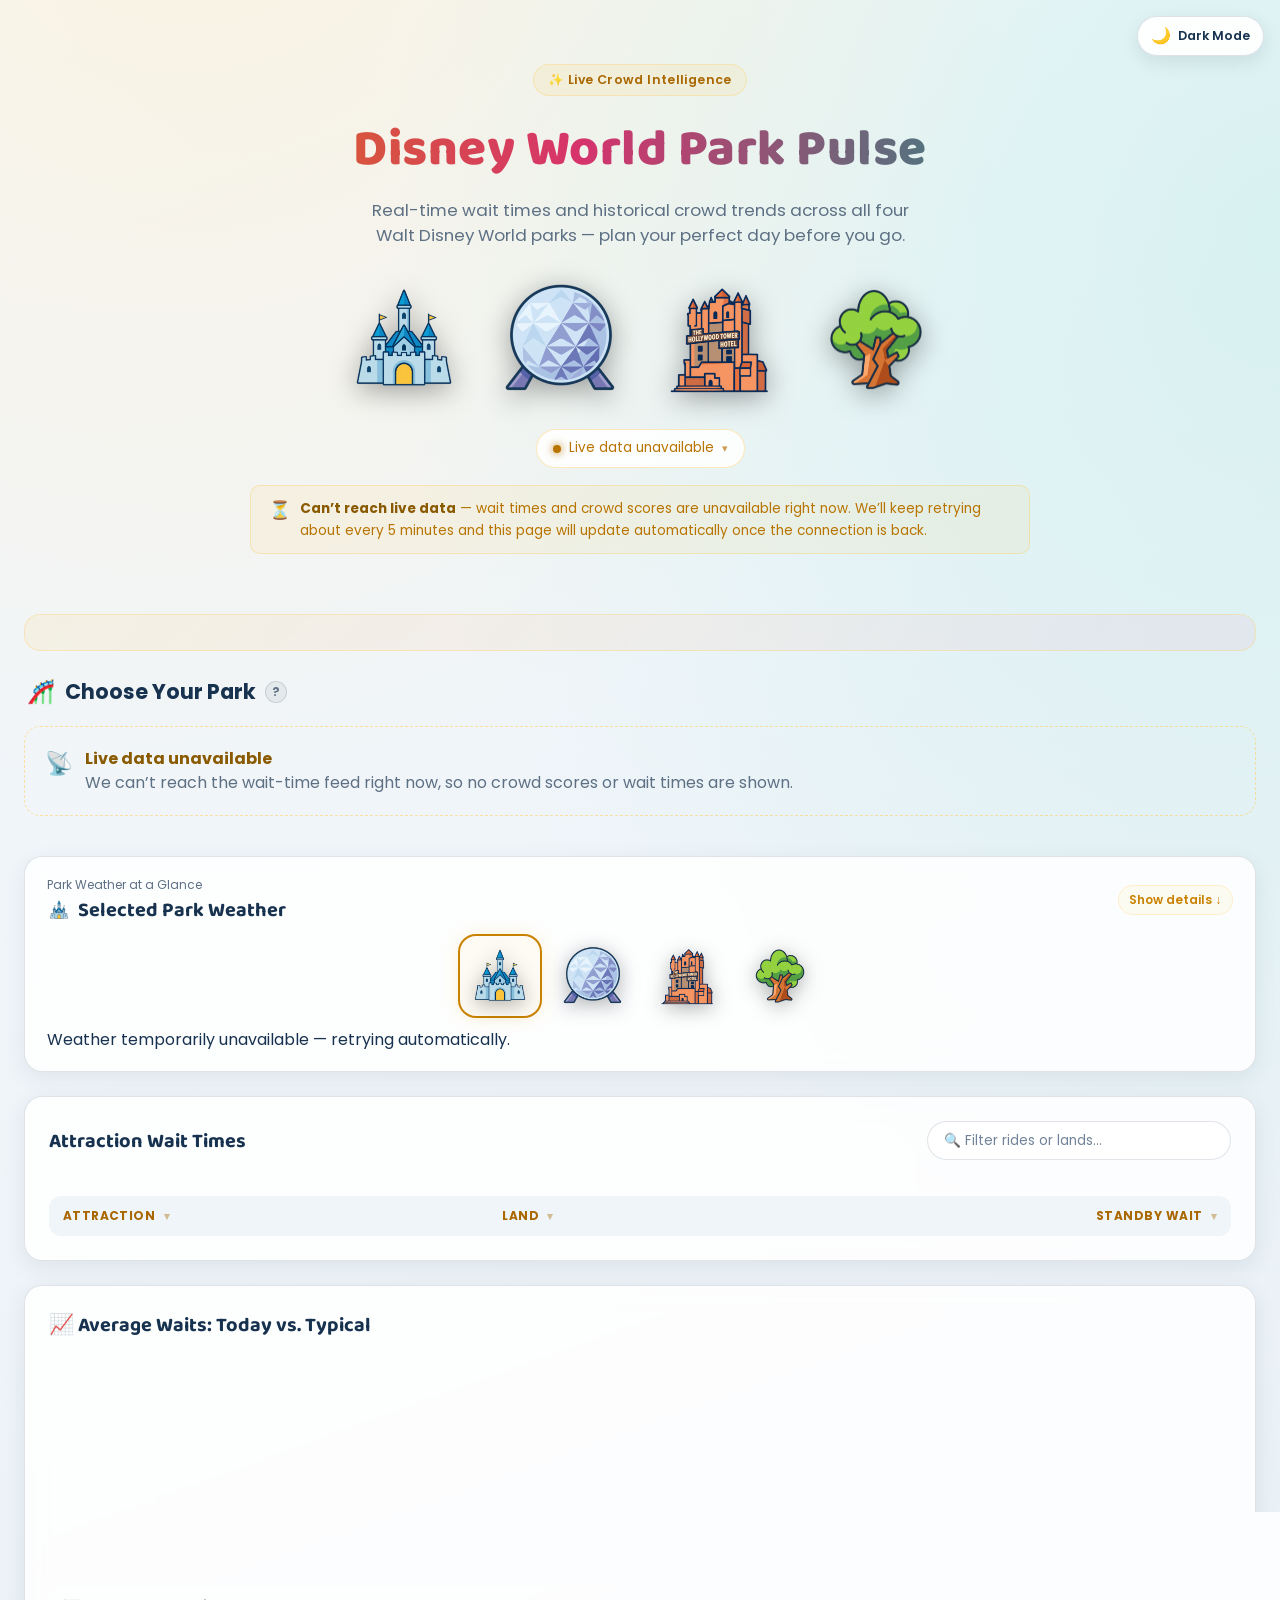
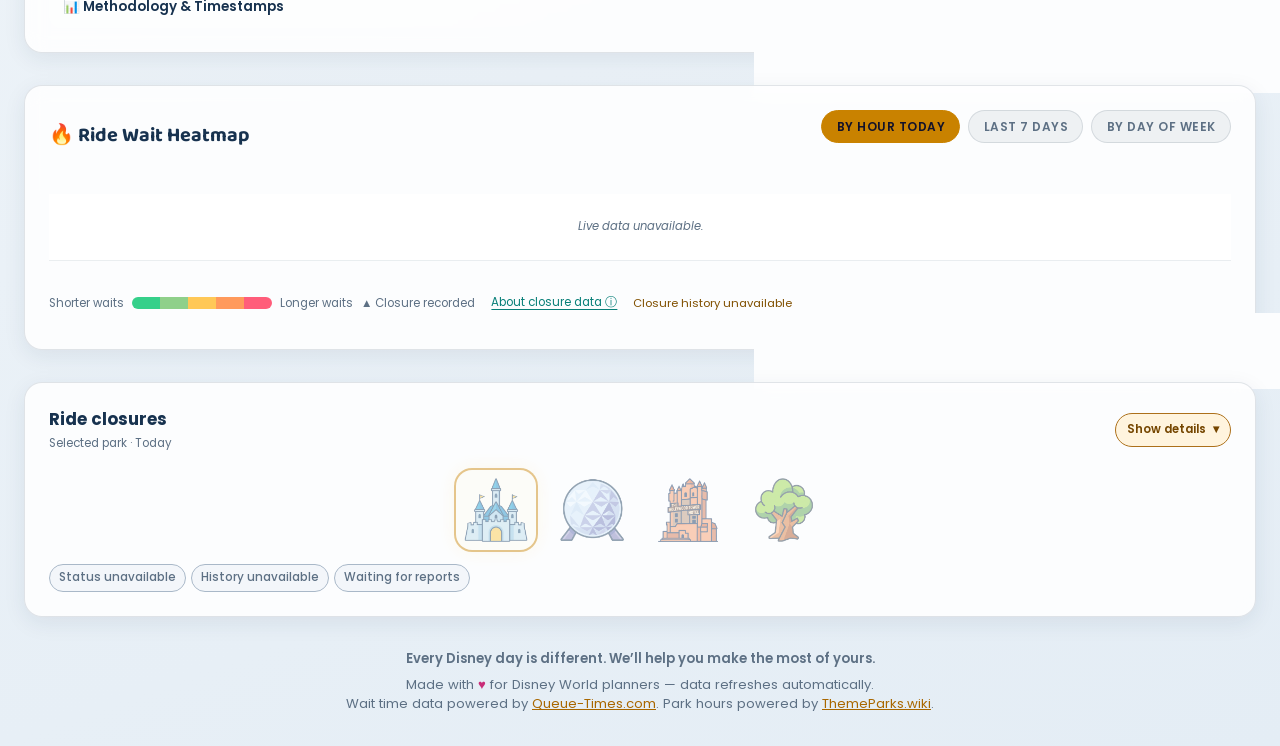
==== index.html @ ae280733 "feat: enrich event cards and streamline ride closure UI - Add expandable event pills with verified e" ====
<!DOCTYPE html>
<html lang="en">
<head>
<meta charset="UTF-8" />
<meta name="viewport" content="width=device-width, initial-scale=1.0" />
<meta name="color-scheme" content="dark light" />
<script>
  (() => {
    let saved = null;
    try { saved = localStorage.getItem('wdw_theme'); } catch (e) { /* storage unavailable */ }
    const theme = saved === 'light' || saved === 'dark'
      ? saved
      : (window.matchMedia && window.matchMedia('(prefers-color-scheme: light)').matches ? 'light' : 'dark');
    document.documentElement.setAttribute('data-theme', theme);
  })();
</script>
<title>Disney World Park Pulse | Plan Your Magical Day</title>
<script src="https://cdn.jsdelivr.net/npm/chart.js@4.5.1/dist/chart.umd.js"></script>
<link rel="preconnect" href="https://fonts.googleapis.com">
<link href="https://fonts.googleapis.com/css2?family=Baloo+2:wght@500;600;700;800&family=Poppins:wght@400;500;600;700;800&display=swap" rel="stylesheet">
<style>
  :root {
    --bg-1: #0f2545;
    --bg-2: #163a5f;
    --bg-3: #1c4a72;
    --card-bg: rgba(255,255,255,0.055);
    --card-bg-solid: #17324f;
    --header-bg-solid: #0f2545;
    --header-bg-hover: #1b3d63;
    --card-border: rgba(255,255,255,0.12);
    --gold: #ffd166;
    --gold-deep: #f4a300;
    --pink: #ff6fb5;
    --teal: #4cd6c0;
    --purple: #a78bfa;
    --text: #f5f8fc;
    --text-muted: #a9bdd4;
    --green: #35d08a;
    --yellow: #ffc857;
    --red: #ff5d7a;
    --gray: #6b7d94;
  }

  * { box-sizing: border-box; margin: 0; padding: 0; font-family: 'Poppins', -apple-system, BlinkMacSystemFont, "Segoe UI", Roboto, sans-serif; }

  body {
    background:
      radial-gradient(ellipse 70% 45% at 15% -10%, rgba(255,209,102,0.08), transparent),
      radial-gradient(ellipse 70% 45% at 100% 10%, rgba(76,214,192,0.07), transparent),
      linear-gradient(160deg, var(--bg-1) 0%, var(--bg-2) 50%, var(--bg-3) 100%);
    background-attachment: fixed;
    color: var(--text);
    padding: 1.5rem;
    line-height: 1.5;
    min-height: 100vh;
    position: relative;
    overflow-x: hidden;
  }

  body::before {
    content: "";
    position: fixed;
    inset: 0;
    background-image:
      radial-gradient(1.5px 1.5px at 10% 20%, rgba(255,255,255,0.35), transparent),
      radial-gradient(1.5px 1.5px at 80% 10%, rgba(255,255,255,0.3), transparent),
      radial-gradient(1px 1px at 60% 60%, rgba(255,255,255,0.25), transparent),
      radial-gradient(1.5px 1.5px at 30% 80%, rgba(255,255,255,0.3), transparent),
      radial-gradient(1px 1px at 90% 70%, rgba(255,255,255,0.2), transparent),
      radial-gradient(1px 1px at 45% 35%, rgba(255,255,255,0.18), transparent);
    background-size: 100% 100%;
    pointer-events: none;
    z-index: 0;
    opacity: 0.7;
  }

  .container { max-width: 1240px; margin: 0 auto; position: relative; z-index: 1; }

  .hero { text-align: center; padding: 2.5rem 1.5rem 2rem; margin-bottom: 1.75rem; position: relative; }

  .hero-badge {
    display: inline-flex; align-items: center; gap: 0.4rem;
    background: rgba(255,209,102,0.13); border: 1px solid rgba(255,209,102,0.35);
    color: var(--gold); font-size: 0.78rem; font-weight: 600;
    padding: 0.35rem 0.9rem; border-radius: 999px; margin-bottom: 1rem; letter-spacing: 0.03em;
  }

  .hero h1 {
    font-family: 'Baloo 2', 'Poppins', sans-serif;
    font-size: clamp(2rem, 5vw, 3.2rem);
    font-weight: 800;
    background: linear-gradient(90deg, #ffd166, #ff9fc7 45%, #6fe0cd 90%);
    -webkit-background-clip: text; background-clip: text; color: transparent;
    margin-bottom: 0.6rem; letter-spacing: 0.01em;
  }

  .hero p.tagline { color: var(--text-muted); font-size: 1.05rem; max-width: 560px; margin: 0 auto; }

  .hero-park-strip {
    display: flex; align-items: center; justify-content: center; gap: 1.1rem;
    margin: 1.3rem auto 0; flex-wrap: wrap;
  }
  .park-select-btn {
    background: none; border: none; padding: 6px; cursor: pointer;
    border-radius: 16px;
    transition: box-shadow 0.2s ease, background 0.2s ease;
  }
  .park-select-btn:hover { background: rgba(255,255,255,0.06); }
  .park-select-btn.active-park {
    box-shadow: 0 0 0 2px var(--gold), 0 0 18px rgba(255,209,102,0.35);
    background: rgba(255,209,102,0.08);
  }
  .hero-park-strip img {
    width: 128px; height: 128px; object-fit: contain;
    filter: drop-shadow(0 6px 14px rgba(0,0,0,0.35));
    transition: transform 0.2s ease;
    display: block;
  }
  .park-select-btn:hover img { transform: translateY(-4px) scale(1.06); }
  img.emoji-pulse { animation: emojiPulse 0.4s ease; }

  @keyframes emojiPulse {
    0% { transform: scale(1); }
    35% { transform: scale(1.35); }
    100% { transform: scale(1); }
  }

  .panel-park-strip {
    display: flex; align-items: center; justify-content: center; gap: 1rem;
    margin-bottom: 1.1rem; flex-wrap: wrap;
  }
  .panel-park-strip img {
    width: 68px; height: 68px; object-fit: contain;
    filter: drop-shadow(0 4px 10px rgba(0,0,0,0.3));
    transition: transform 0.2s ease;
    display: block;
  }
  .panel-park-strip .park-select-btn:hover img { transform: translateY(-3px) scale(1.06); }

  .last-updated-wrap { position: relative; display: inline-block; margin-top: 1.25rem; }

  .last-updated {
    display: inline-flex; align-items: center; gap: 0.5rem;
    background: var(--card-bg); backdrop-filter: blur(8px);
    padding: 0.5rem 1rem; border-radius: 999px; font-size: 0.85rem;
    border: 1px solid var(--card-border); color: var(--text-muted);
    cursor: pointer; transition: border-color 0.2s;
  }
  .last-updated:hover { border-color: var(--gold); }
  .last-updated.is-stale { border-color: rgba(255,200,87,0.4); color: var(--yellow); }
  .last-updated.is-refreshing { border-color: rgba(76,214,192,0.5); }

  .last-updated .dot {
    width: 8px; height: 8px; border-radius: 50%;
    background: var(--green); box-shadow: 0 0 8px var(--green); animation: pulse 2s infinite;
  }
  .last-updated.is-stale .dot { background: var(--yellow); box-shadow: 0 0 8px var(--yellow); }
  .last-updated.is-refreshing .dot { background: var(--teal); box-shadow: 0 0 8px var(--teal); animation: pulse 0.8s infinite; }

  .last-updated .tz-caret { font-size: 0.7rem; opacity: 0.7; }

  @keyframes pulse { 0%, 100% { opacity: 1; } 50% { opacity: 0.4; } }
  .tz-dropdown {
    display: none; position: absolute; top: calc(100% + 8px); left: 50%; transform: translateX(-50%);
    background: var(--card-bg-solid); border: 1px solid var(--card-border); border-radius: 12px;
    padding: 0.5rem; min-width: 240px; box-shadow: 0 10px 30px rgba(0,0,0,0.4); z-index: 20;
  }
  .tz-dropdown.open { display: block; }
  .tz-dropdown-label { font-size: 0.72rem; text-transform: uppercase; letter-spacing: 0.04em; color: var(--text-muted); padding: 0.4rem 0.6rem 0.2rem; }
  .tz-option { padding: 0.55rem 0.7rem; border-radius: 8px; font-size: 0.85rem; cursor: pointer; display: flex; justify-content: space-between; align-items: center; color: var(--text); }
  .tz-option:hover { background: rgba(255,255,255,0.07); }
  .tz-option.selected { background: rgba(255,209,102,0.14); color: var(--gold); font-weight: 600; }

  .stale-banner {
    display: none;
    max-width: 780px;
    margin: 1.1rem auto 0;
    background: rgba(255,200,87,0.1);
    border: 1px solid rgba(255,200,87,0.35);
    color: var(--yellow);
    padding: 0.75rem 1.1rem;
    border-radius: 10px;
    font-size: 0.85rem;
    line-height: 1.55;
    text-align: left;
    align-items: flex-start;
    gap: 0.6rem;
  }
  .stale-banner.visible { display: flex; }
  .queue-closed-row td { padding: 2.25rem 1rem; text-align: center; color: var(--text-muted); line-height: 1.6; border-bottom: none; }
  .queue-closed-row strong { display: block; color: var(--text, #fff); font-size: 1rem; margin-bottom: .2rem; }
  .queue-closed-icon { font-size: 1.6rem; margin-bottom: .35rem; }
  .pulse-hours { display: flex; flex-wrap: wrap; align-items: center; gap: .4rem .5rem; margin: .65rem 0 .6rem; font-size: .8rem; }
    .pulse-hours-event, .pulse-hours-festival {
    display: inline-flex; align-items: center; gap: .4rem; padding: .28rem .7rem;
    border-radius: 999px; font-size: .76rem; line-height: 1.3;
  }
  .pulse-hours-event {
    border: 1px solid rgba(255,140,0,.35); background: rgba(255,140,0,.10); color: #ffaa44;
  }
  .pulse-hours-event strong { color: var(--text, #fff); font-weight: 700; }
  .pulse-hours-event small { opacity: .85; font-size: .68rem; }

  .pulse-hours-festival {
    border: 1px solid rgba(235,87,142,.32); background: rgba(235,87,142,.09); color: #f472b6;
  }
  .pulse-hours-festival strong { color: var(--text, #fff); font-weight: 700; }
  .pulse-hours-festival small { opacity: .85; font-size: .68rem; }

  [data-theme="light"] .pulse-hours-event {
    border-color: rgba(217,119,6,.35); background: rgba(217,119,6,.08); color: #b45309;
  }
  [data-theme="light"] .pulse-hours-festival {
    border-color: rgba(219,39,119,.32); background: rgba(219,39,119,.08); color: #9d174d;
  }

  .pulse-hours-main, .pulse-hours-ee { display: inline-flex; align-items: center; gap: .4rem; padding: .28rem .7rem; border-radius: 999px; border: 1px solid var(--card-border, rgba(255,255,255,.14)); background: rgba(255,255,255,.05); color: var(--text-muted); line-height: 1.3; }
  .pulse-hours-main strong { color: var(--text, #fff); font-weight: 700; }
  .pulse-hours-main small { opacity: .75; font-size: .68rem; }
  .pulse-hours-dot { width: .55rem; height: .55rem; border-radius: 50%; background: var(--gray); flex-shrink: 0; }
  .pulse-hours.is-open .pulse-hours-dot { background: var(--green); box-shadow: 0 0 0 3px rgba(53,208,138,.2); }
  .pulse-hours.is-early .pulse-hours-dot { background: var(--yellow, #ffd166); box-shadow: 0 0 0 3px rgba(255,209,102,.2); }
  .hours-note { font-size: .8rem; color: var(--text-muted, #c9c9e3); margin: .25rem 0 .75rem; }
  .hours-note[hidden] { display: none; }
  .data-unavailable { grid-column: 1 / -1; display: flex; gap: .75rem; align-items: flex-start; padding: 1.25rem; border-radius: 16px; border: 1px dashed rgba(255,209,102,.6); color: var(--text-muted, #c9c9e3); line-height: 1.5; }
  .data-unavailable strong { color: #ffe4a3; }
  .data-unavailable-icon { font-size: 1.4rem; }
  [data-theme="light"] .data-unavailable strong { color: #8a5a00; }
  .stale-banner .stale-icon { font-size: 1.1rem; flex-shrink: 0; line-height: 1.4; }
  .stale-banner strong { color: #ffe4a3; }
  .section-label { display: flex; align-items: center; justify-content: space-between; gap: 0.6rem; margin: 0 0 1.1rem 0.2rem; color: var(--text); font-family: 'Baloo 2', sans-serif; font-size: 1.3rem; font-weight: 700; flex-wrap: wrap; }
  .section-label-left { display: flex; align-items: center; gap: 0.6rem; }
  .section-label .emoji { font-size: 1.4rem; }

  .info-btn-wrap { position: relative; display: inline-flex; }
  .info-btn {
    width: 22px; height: 22px; border-radius: 50%;
    background: rgba(255,255,255,0.1); border: 1px solid var(--card-border);
    color: var(--text-muted); font-size: 0.75rem; font-weight: 700;
    display: inline-flex; align-items: center; justify-content: center;
    cursor: pointer; font-family: 'Poppins', sans-serif;
  }
  .info-btn:hover { background: rgba(255,209,102,0.18); color: var(--gold); border-color: var(--gold); }

  .info-popover {
    display: none; position: absolute; top: calc(100% + 10px); left: 0;
    background: var(--card-bg-solid); border: 1px solid var(--card-border); border-radius: 12px;
    padding: 1rem 1.1rem; width: 280px; box-shadow: 0 12px 30px rgba(0,0,0,0.45); z-index: 30;
    font-size: 0.82rem; font-weight: 400; color: var(--text-muted); line-height: 1.55;
  }
  .info-popover.open { display: block; }
  .info-popover strong { color: var(--gold); }
  .info-popover .legend-row { display: flex; align-items: center; gap: 0.5rem; margin-top: 0.5rem; }
  .info-popover .legend-dot { width: 10px; height: 10px; border-radius: 50%; flex-shrink: 0; }

  .best-park-banner {
    background: linear-gradient(135deg, rgba(255,209,102,0.12), rgba(255,111,181,0.08));
    border: 1px solid rgba(255,209,102,0.35);
    border-radius: 16px;
    padding: 1.1rem 1.4rem;
    margin-bottom: 1.5rem;
  }
  .best-park-content { display: flex; align-items: flex-start; gap: 0.9rem; }
  .best-park-icon { font-size: 1.8rem; line-height: 1; }
  .best-park-title { font-family: 'Baloo 2', sans-serif; font-weight: 700; font-size: 1.1rem; color: #fff; margin-bottom: 0.3rem; }
  .best-park-eyebrow { font-size: .68rem; font-weight: 700; letter-spacing: .08em; text-transform: uppercase; color: var(--gold); margin-bottom: .15rem; }
  [data-theme="light"] .best-park-eyebrow { color: #8a5a00; }
  .best-park-note { font-size: .74rem; color: var(--text-muted); opacity: .85; margin-top: .3rem; line-height: 1.4; }
  .best-park-sub { font-size: 0.88rem; color: var(--text-muted); line-height: 1.5; }

  .vs-normal-pill {
    display: inline-flex; align-items: center; gap: 0.3rem;
    font-size: 0.72rem; font-weight: 600; padding: 0.15rem 0.55rem;
    border-radius: 999px; margin-top: 0.6rem;
  }
  .vs-normal-pill.below { background: rgba(53,208,138,0.15); color: var(--green); }
  .vs-normal-pill.typical { background: rgba(88,166,255,0.15); color: #6cb4ff; }
  [data-theme="light"] .vs-normal-pill.typical { color: #1f64b5; }
  .vs-normal-pill.above { background: rgba(255,170,60,0.16); color: #ffb24d; }
  [data-theme="light"] .vs-normal-pill.above { color: #a8620a; }
  .footer-tagline { display: inline-block; margin-bottom: .4rem; font-weight: 600; }

.average-wait-row {
  display: flex;
  align-items: center;
  gap: 0.45rem;
  flex-wrap: wrap;
}

.average-wait-row .vs-normal-pill {
  margin-top: 0;
}

  .park-grid { display: grid; grid-template-columns: repeat(2, 1fr); gap: 1.5rem; margin-bottom: 2.5rem; }
  @media (max-width: 720px) { .park-grid { grid-template-columns: 1fr; } }

  .park-card {
    background: var(--card-bg); backdrop-filter: blur(10px); border: 1px solid var(--card-border);
    border-radius: 18px; padding: 1.8rem; cursor: pointer;
    transition: transform 0.35s cubic-bezier(0.16, 1, 0.3, 1), border-color 0.25s ease, box-shadow 0.35s ease;
    position: relative; overflow: hidden;
  }

  .park-card.just-clicked {
    transform: scale(1.035);
    box-shadow: 0 18px 36px rgba(255,209,102,0.22);
  }

  .park-card::after {
    content: ""; position: absolute; top: 0; left: 0; right: 0; height: 4px;
    background: var(--park-color, linear-gradient(90deg, var(--gold), var(--pink))); opacity: 0.9;
  }

  .park-card.closed::after { background: var(--gray); opacity: 0.6; }
  .park-card:hover { transform: translateY(-6px) scale(1.01); box-shadow: 0 14px 30px rgba(0,0,0,0.35); }
  .park-card.active { border-color: var(--gold); box-shadow: 0 0 0 2px rgba(255,209,102,0.3), 0 14px 30px rgba(0,0,0,0.4); }

  .card-header { display: flex; justify-content: space-between; align-items: flex-start; margin-bottom: 1.1rem; gap: 0.6rem; }
  .card-header h3 { font-family: 'Baloo 2', sans-serif; font-size: 1.4rem; font-weight: 700; color: #fff; display: flex; align-items: center; gap: 0.6rem; }
  .park-name-emoji { width: 68px; height: 68px; object-fit: contain; flex-shrink: 0; display: inline-block; }

  .panel-title-emoji { width: 24px; height: 24px; object-fit: contain; flex-shrink: 0; display: inline-block; vertical-align: middle; margin-right: 0.4rem; }

  .score-badge { font-weight: 800; font-size: 1.15rem; padding: 0.35rem 0.8rem; border-radius: 10px; color: #12122a; text-align: center; white-space: nowrap; }
  .score-low { background: var(--green); }
  .score-mod { background: var(--yellow); }
  .score-high { background: var(--red); color: #fff; }
  .score-na { background: var(--gray); color: #fff; }

  .park-status-banner {
    display: flex; align-items: center; gap: 0.4rem;
    font-size: 0.85rem; font-weight: 700; padding: 0.5rem 0.7rem;
    border-radius: 8px; margin-bottom: 1rem;
  }
    .park-status-banner.special-event {
    background: rgba(255, 111, 181, 0.14);
    border: 1px solid rgba(255, 111, 181, 0.35);
    color: var(--pink, #ff6fb5);
    display: flex;
    align-items: center;
    gap: 0.6rem;
    padding: 0.55rem 0.75rem;
    border-radius: 8px;
    margin-bottom: 0.85rem;
  }
  [data-theme="light"] .park-status-banner.special-event {
    background: rgba(255, 111, 181, 0.10);
    border-color: rgba(214, 51, 132, 0.35);
    color: #b01a64;
  }
  .park-status-banner.pre-open { background: rgba(255,200,87,0.15); color: var(--yellow); border: 1px solid rgba(255,200,87,0.3); }
  .park-status-banner.early-entry { background: rgba(76,214,192,0.15); color: var(--teal); border: 1px solid rgba(76,214,192,0.3); }
  .card-metrics-top {
    display: flex; justify-content: space-between; font-size: 0.9rem; color: var(--text-muted);
    border-top: 1px solid rgba(255,255,255,0.1); padding-top: 1rem; gap: 0.6rem;
  }
  .card-metrics-top > div { min-width: 0; }
  .metric-value { font-weight: 700; color: #fff; font-size: 1.15rem; display: block; white-space: nowrap; overflow: hidden; text-overflow: ellipsis; }
  .metric-label { font-size: 0.76rem; text-transform: uppercase; letter-spacing: 0.04em; opacity: 0.8; }

.card-metrics-longest {
  display: flex;
  flex-direction: column;
  gap: 0.2rem;
  font-size: 0.9rem;
  color: var(--text-muted);
  border-top: 1px solid rgba(255,255,255,0.08);
  margin-top: 0.8rem;
  padding-top: 0.8rem;
}

.card-metrics-longest .metric-longest-name {
  font-size: 0.82rem;
  font-weight: 500;
  color: var(--text);
  white-space: nowrap;
  overflow: hidden;
  text-overflow: ellipsis;
  min-width: 0;
  flex: 1;
}

.card-metrics-longest .metric-value {
  font-size: 1.15rem;
  flex-shrink: 0;
}

.longest-wait-row {
  display: flex;
  justify-content: space-between;
  align-items: baseline;
  gap: 0.7rem;
  min-width: 0;
}

  .best-time-strip {
    margin-top: 1rem; font-size: 0.85rem; color: var(--teal);
    background: rgba(76,214,192,0.1); border: 1px solid rgba(76,214,192,0.22);
    padding: 0.5rem 0.7rem; border-radius: 8px; display: flex; align-items: center; gap: 0.5rem; font-weight: 600;
  }
  .best-time-strip.muted { color: var(--text-muted); background: rgba(255,255,255,0.05); border-color: var(--card-border); }

  .closure-row {
    margin-top: 0.7rem;
    font-size: 0.82rem; font-weight: 600; padding: 0.45rem 0.7rem; border-radius: 8px;
    display: flex; align-items: center; gap: 0.5rem; cursor: pointer;
    background: rgba(255,93,122,0.1); border: 1px solid rgba(255,93,122,0.28); color: var(--red);
    transition: background 0.15s, border-color 0.15s;
  }
  .closure-row:hover { background: rgba(255,93,122,0.16); border-color: rgba(255,93,122,0.4); }
  .closure-row.info {
    background: rgba(167,139,250,0.10); border-color: rgba(167,139,250,0.28); color: var(--purple);
  }
  .closure-row.info:hover { background: rgba(167,139,250,0.17); border-color: rgba(167,139,250,0.42); }
  .closure-section-title {
    font-size: 0.7rem; letter-spacing: 0.1em; text-transform: uppercase; color: var(--gold);
    font-weight: 700; margin: 0.9rem 0 0.1rem;
  }
  .closure-section-title:first-child { margin-top: 0; }
  .closure-modal-item .closure-tag { color: var(--purple); font-size: 0.82rem; font-weight: 600; margin-top: 0.2rem; }
  .closure-modal-item .closure-muted { color: var(--text-muted); font-size: 0.82rem; font-weight: 500; margin-top: 0.2rem; }
  .closure-modal-item .closure-live { color: var(--green); font-size: 0.82rem; font-weight: 600; margin-top: 0.2rem; }
  .status-refurb { color: var(--purple); font-weight: 600; font-size: 0.82rem; }
  .status-muted { color: var(--text-muted); font-weight: 500; font-size: 0.82rem; }
  tr.special-group-row td {
    cursor: pointer; background: rgba(255,255,255,0.04); color: var(--gold);
    font-size: 0.78rem; font-weight: 700; letter-spacing: 0.04em; text-transform: uppercase;
    border-top: 1px solid rgba(255,255,255,0.12);
  }
  tr.special-group-row:hover td { background: rgba(255,209,102,0.08); }
  .special-caret { margin-left: 0.4rem; }
  .closure-row.none {
    background: rgba(53,208,138,0.08); border-color: rgba(53,208,138,0.22); color: var(--green);
    cursor: default; font-weight: 500;
  }
  .closure-row .closure-caret { margin-left: auto; font-size: 0.7rem; opacity: 0.7; }
  .closure-modal-body-scroll { max-height: min(60vh, 480px); overflow-y: auto; padding-right: 0.3rem; }
  .closure-modal-body-scroll::-webkit-scrollbar { width: 8px; }
  .closure-modal-body-scroll::-webkit-scrollbar-thumb { background: rgba(255,255,255,0.15); border-radius: 8px; }
  .closure-modal-list { display: flex; flex-direction: column; gap: 0.6rem; }
  .closure-modal-item {
    background: rgba(255,255,255,0.04); border: 1px solid var(--card-border); border-radius: 10px;
    padding: 0.7rem 0.9rem; display: flex; flex-direction: column; gap: 0.2rem;
  }
  .closure-modal-item .closure-ride-name { color: #fff; font-weight: 700; font-size: 0.95rem; }
  .closure-modal-item .closure-ride-land { color: var(--text-muted); font-size: 0.78rem; }
  .closure-modal-item .closure-duration { color: var(--red); font-size: 0.82rem; font-weight: 600; margin-top: 0.2rem; }
  .closure-modal-empty { text-align: center; padding: 1.5rem 1rem; color: var(--text-muted); font-size: 0.85rem; font-style: italic; }
  .heatmap-panel { margin-top: 2rem; margin-bottom: 2rem; }
  .heatmap-tabs { display: flex; gap: 0.5rem; margin-bottom: 1rem; flex-wrap: wrap; }
  .heatmap-tab {
    background: rgba(255,255,255,0.06); border: 1px solid var(--card-border); color: var(--text-muted);
    font-size: 0.75rem; letter-spacing: 0.04em; text-transform: uppercase; font-weight: 600;
    padding: 0.4rem 0.9rem; border-radius: 999px; cursor: pointer; transition: all 0.18s;
  }
  .heatmap-tab:hover { border-color: var(--gold); color: var(--gold); }
  .heatmap-tab.active { background: var(--gold); border-color: var(--gold); color: #12122a; }
  .heatmap-caveat {
    display: none; background: rgba(107,125,148,0.15); border: 1px solid rgba(107,125,148,0.4);
    color: var(--text-muted); font-size: 0.82rem; padding: 0.7rem 1rem; border-radius: 10px;
    margin-bottom: 1rem; line-height: 1.5;
  }
  .heatmap-caveat.visible { display: block; }
  .heatmap-caveat strong { color: var(--gold); }
  .heatmap-scroll { overflow-x: auto; padding-bottom: 0.4rem; }
  .heatmap-scroll::-webkit-scrollbar { height: 8px; }
  .heatmap-scroll::-webkit-scrollbar-thumb { background: rgba(255,255,255,0.15); border-radius: 8px; }
  .heatmap-table { border-collapse: collapse; font-size: 0.72rem; min-width: 100%; }
  .heatmap-table th {
    font-size: 0.62rem; letter-spacing: 0.06em; text-transform: uppercase; color: var(--text-muted);
    padding: 0.3rem 0.35rem; font-weight: 600; text-align: center; white-space: nowrap; background: transparent;
    position: static; box-shadow: none;
  }
  .heatmap-table th.ride-col { text-align: left; min-width: 170px; position: sticky; left: 0; background: var(--card-bg-solid); z-index: 3; }
  .heatmap-table td.ride-name {
    text-align: left; font-size: 0.74rem; color: var(--text); white-space: nowrap; padding: 0.25rem 0.6rem 0.25rem 0;
    font-weight: 500; position: sticky; left: 0; background: var(--card-bg-solid); z-index: 1;
    max-width: 170px; overflow: hidden; text-overflow: ellipsis;
  }
  .heatmap-table td { padding: 2px; text-align: center; }
  .heatmap-cell {
    display: inline-flex; align-items: center; justify-content: center;
    width: 30px; height: 22px; border-radius: 4px; font-size: 0.62rem; font-weight: 700;
    color: rgba(255,255,255,0.85); cursor: pointer; transition: transform 0.12s;
  }
  .heatmap-cell.has-data:hover { transform: scale(1.15); }
  .heatmap-table tbody tr[data-ride-id] { cursor: pointer; }
  .heatmap-table tbody tr[data-ride-id]:hover td.ride-name { color: var(--gold); background: #1c3f61; }
  .heatmap-table tbody tr[data-ride-id]:hover td { background: transparent; }
  .chart-title-row {
    display: flex; align-items: center; justify-content: space-between;
    gap: 0.5rem 0.8rem; flex-wrap: wrap; margin-bottom: 0.6rem;
  }
  .chart-title-row .ride-modal-chart-title { margin-bottom: 0; }
  .day-nav { display: inline-flex; align-items: center; gap: 0.4rem; }
  .day-nav-btn {
    width: 28px; height: 28px; border-radius: 50%; padding: 0;
    background: rgba(255,255,255,0.08); border: 1px solid var(--card-border);
    color: var(--text-muted); font-size: 0.65rem; cursor: pointer;
    display: inline-flex; align-items: center; justify-content: center;
    transition: background 0.15s, color 0.15s, border-color 0.15s;
  }
  .day-nav-btn:hover:not(:disabled) { background: rgba(255,209,102,0.18); color: var(--gold); border-color: var(--gold); }
  .day-nav-btn:disabled { opacity: 0.3; cursor: default; }
  .day-nav-label { font-size: 0.72rem; font-weight: 600; color: var(--text-muted); min-width: 8.5rem; text-align: center; }
  .hm-stat-sub { font-size: 0.66rem; color: var(--text-muted); margin-top: 0.25rem; line-height: 1.3; }
  .hm-modal-note { font-size: 0.72rem; color: var(--text-muted); margin-top: 0.9rem; line-height: 1.5; font-style: italic; }
  .heatmap-cell.no-data { background: rgba(255,255,255,0.03); color: rgba(255,255,255,0.15); }
  .heatmap-legend { display: flex; align-items: center; gap: 0.5rem; margin-top: 0.9rem; font-size: 0.72rem; color: var(--text-muted); flex-wrap: wrap; }
  .heatmap-legend-gradient { display: flex; height: 12px; width: 140px; border-radius: 6px; overflow: hidden; }
  .heatmap-legend-gradient span { flex: 1; }

  .content-grid { display: flex; flex-direction: column; gap: 1.5rem; margin-bottom: 2rem; }

  .panel { background: var(--card-bg); backdrop-filter: blur(10px); border: 1px solid var(--card-border); border-radius: 18px; padding: 1.5rem; }
  .panel-header { display: flex; justify-content: space-between; align-items: center; margin-bottom: 1.1rem; flex-wrap: wrap; gap: 0.6rem; }
  .panel-header h2 { font-family: 'Baloo 2', sans-serif; font-size: 1.25rem; font-weight: 700; color: #fff; display: flex; align-items: center; }

  #rideSearch {
    padding: 0.55rem 1rem; border-radius: 999px; border: 1px solid var(--card-border);
    background: rgba(0,0,0,0.2); color: #fff; font-size: 0.85rem; outline: none; transition: border-color 0.2s;
  }
  #rideSearch:focus { border-color: var(--gold); }
  #rideSearch::placeholder { color: var(--text-muted); }

  .table-container { max-height: 480px; overflow-y: auto; border-radius: 12px; }
  .table-container::-webkit-scrollbar { width: 8px; }
  .table-container::-webkit-scrollbar-thumb { background: rgba(255,255,255,0.15); border-radius: 8px; }
  table { width: 100%; border-collapse: collapse; text-align: left; font-size: 0.88rem; }
  th { background: var(--header-bg-solid); padding: 0.7rem 0.85rem; position: sticky; top: 0; color: var(--gold); font-weight: 700; font-size: 0.75rem; text-transform: uppercase; letter-spacing: 0.04em; box-shadow: 0 1px 0 rgba(255,255,255,0.12); z-index: 2; }
  th.sortable { cursor: pointer; user-select: none; transition: color 0.15s, background 0.15s; }
  th.sortable:hover { color: #fff; background: var(--header-bg-hover); }
  th.sortable .sort-arrow { display: inline-block; margin-left: 0.3rem; font-size: 0.7rem; opacity: 0.4; transition: opacity 0.15s; }
  th.sortable.sort-active .sort-arrow { opacity: 1; color: var(--gold); }
  th:first-child { border-radius: 10px 0 0 0; }
  th:last-child { border-radius: 0 10px 0 0; }
  td { padding: 0.75rem 0.85rem; border-bottom: 1px solid rgba(255,255,255,0.06); background: var(--card-bg-solid); }
  tr:hover td { background: #1c3f61; }
  tr.ride-row { cursor: pointer; }
  .wait-pill { display: inline-block; padding: 0.3rem 0.65rem; border-radius: 999px; font-weight: 700; font-size: 0.82rem; }
  .status-down { color: var(--red); font-weight: 600; font-size: 0.82rem; }
  .land-tag { font-size: 0.76rem; color: var(--text-muted); display: block; }

  .insights-panel { margin-top: 1rem; font-size: 0.88rem; color: var(--text-muted); line-height: 1.6; }
  .chart-notes-disclosure {
    margin-top: 0.85rem;
    border-radius: 12px;
    background: rgba(255, 255, 255, 0.03);
    border: 1px solid var(--border);
  }
  .chart-notes-summary {
    display: flex;
    align-items: center;
    justify-content: space-between;
    padding: 0.65rem 0.9rem;
    cursor: pointer;
    user-select: none;
    font-size: 0.84rem;
    font-weight: 600;
    color: var(--text);
    list-style: none;
  }
  .chart-notes-summary::-webkit-details-marker { display: none; }
  .chart-notes-summary:focus-visible {
    outline: 2px solid var(--gold);
    outline-offset: -2px;
    border-radius: 10px;
  }
  .chart-notes-summary-text {
    display: inline-flex;
    align-items: center;
    gap: 0.45rem;
  }
  .chart-notes-summary-chevron {
    font-size: 0.75rem;
    color: var(--text-muted);
    transition: transform 0.2s ease;
  }
  details[open].chart-notes-disclosure .chart-notes-summary-chevron {
    transform: rotate(180deg);
  }
  .chart-notes-body {
    padding: 0.2rem 0.85rem 0.85rem;
  }
  .insight-item { margin-bottom: 0.65rem; padding: 0.65rem 0.85rem; border-left: 3px solid var(--gold); background: rgba(255,209,102,0.05); border-radius: 0 8px 8px 0; font-size: 0.84rem; }
  .insight-item:last-child { margin-bottom: 0; }
  .insight-item strong { color: var(--gold); }

  .chart-wrap { position: relative; height: 195px; width: 100%; }
  .chart-wrap canvas { position: absolute; inset: 0; }

  .modal-overlay {
    display: none; position: fixed; inset: 0; background: rgba(10,20,40,0.75); backdrop-filter: blur(3px);
    z-index: 200; align-items: center; justify-content: center; padding: 1.5rem;
  }
  .modal-overlay.active { display: flex; }
  .ride-modal {
    background: var(--card-bg-solid); border: 1px solid var(--card-border); border-radius: 16px;
    max-width: 560px; width: 100%; overflow: hidden; animation: modalIn 0.2s ease;
    box-shadow: 0 20px 60px rgba(0,0,0,0.5);
  }
  @keyframes modalIn { from { opacity: 0; transform: scale(0.96) translateY(10px); } to { opacity: 1; transform: scale(1) translateY(0); } }
  .ride-modal-header {
    padding: 1.4rem 1.6rem 1.1rem; border-bottom: 1px solid var(--card-border);
    display: flex; justify-content: space-between; align-items: flex-start; gap: 1rem;
  }
  .ride-modal-eyebrow { font-size: 0.7rem; letter-spacing: 0.12em; text-transform: uppercase; color: var(--gold); margin-bottom: 0.3rem; font-weight: 600; }
  .ride-modal-title { font-family: 'Baloo 2', sans-serif; font-size: 1.3rem; font-weight: 700; color: #fff; line-height: 1.25; }
  .ride-modal-close {
    background: rgba(255,255,255,0.08); border: none; color: var(--text-muted); width: 32px; height: 32px;
    border-radius: 50%; cursor: pointer; font-size: 0.9rem; flex-shrink: 0; display: flex; align-items: center; justify-content: center;
    transition: background 0.15s;
  }
  .ride-modal-close:hover { background: rgba(255,255,255,0.18); color: #fff; }
  .ride-modal-body { padding: 1.4rem 1.6rem 1.6rem; }
  .ride-modal-stats { display: grid; grid-template-columns: repeat(3, 1fr); gap: 0.8rem; margin-bottom: 1.4rem; }
  .ride-modal-stat { background: rgba(255,255,255,0.04); border: 1px solid var(--card-border); border-radius: 10px; padding: 0.7rem; text-align: center; }
  .ride-modal-stat-label { font-size: 0.65rem; text-transform: uppercase; letter-spacing: 0.06em; color: var(--text-muted); margin-bottom: 0.3rem; }
  .ride-modal-stat-value { font-size: 1.2rem; font-weight: 700; color: #fff; }
  .ride-modal-chart-title { font-size: 0.78rem; color: var(--text-muted); margin-bottom: 0.6rem; font-weight: 600; }
  .ride-modal-sparkline-wrap { background: rgba(255,255,255,0.03); border-radius: 10px; padding: 0.8rem; }
  .ride-modal-no-history { text-align: center; padding: 1.5rem 1rem; color: var(--text-muted); font-size: 0.85rem; font-style: italic; line-height: 1.6; }

  footer { text-align: center; padding: 2rem 1rem 0.5rem; color: var(--text-muted); font-size: 0.82rem; }
  footer .heart { color: var(--pink); }

  @media (max-width: 600px) {
  body { padding: 1rem; }
  .hero { padding: 1.75rem 0.5rem 1.5rem; }

  .hero-park-strip {
    gap: 0.5rem;               /* was 1.1rem/1.4rem — tightened to prevent overflow */
  }
  .hero-park-strip .park-select-btn {
    padding: 4px;               /* was 6px — trims a few px per icon */
  }
  .hero-park-strip img {
    width: 70px;                /* was 80px — this is the actual fix */
    height: 70px;
  }
  .panel-park-strip img { width: 48px; height: 48px; }
  .info-popover { left: auto; right: 0; }
  .ride-modal-stats { grid-template-columns: 1fr; }
}

  /* ============================================================
     LIGHT / DARK THEME SYSTEM
     The dark theme remains the original visual identity. The
     light theme is intentionally warm and airy rather than plain
     white, so the site still feels like a vacation experience.
     ============================================================ */
  [data-theme="light"] {
    --bg-1: #f7f9fc;
    --bg-2: #edf3f8;
    --bg-3: #e4edf5;
    --card-bg: rgba(255,255,255,0.86);
    --card-bg-solid: #ffffff;
    --header-bg-solid: #f0f5f9;
    --header-bg-hover: #e4edf5;
    --card-border: rgba(23,50,79,0.13);
    --gold: #c98200;
    --gold-deep: #a96700;
    --pink: #c92d78;
    --teal: #087f78;
    --purple: #6941c6;
    --text: #17324f;
    --text-muted: #5d7084;
    --green: #168a58;
    --yellow: #b87400;
    --red: #c73a55;
    --gray: #65788d;
  }

  [data-theme="light"] body {
    background:
      radial-gradient(ellipse 70% 45% at 15% -10%, rgba(255,209,102,0.20), transparent),
      radial-gradient(ellipse 70% 45% at 100% 10%, rgba(76,214,192,0.16), transparent),
      linear-gradient(160deg, var(--bg-1) 0%, var(--bg-2) 50%, var(--bg-3) 100%);
  }

  [data-theme="light"] body::before {
    opacity: 0.10;
  }

  /* Convert the small number of legacy hard-coded dark-theme surfaces
     so the existing site components follow the selected theme too. */
  [data-theme="light"] .park-card,
  [data-theme="light"] .panel,
  [data-theme="light"] .ride-modal {
    box-shadow: 0 6px 22px rgba(23,50,79,0.08);
  }

  [data-theme="light"] .park-card:hover {
    box-shadow: 0 14px 30px rgba(23,50,79,0.13);
  }

  [data-theme="light"] .park-card.active {
    box-shadow: 0 0 0 2px rgba(201,130,0,0.32), 0 14px 30px rgba(23,50,79,0.10);
  }

  [data-theme="light"] .card-header h3,
  [data-theme="light"] .panel-header h2,
  [data-theme="light"] .ride-modal-title,
  [data-theme="light"] .metric-value {
    color: var(--text);
  }

  [data-theme="light"] .card-metrics-top {
    border-top-color: var(--card-border);
  }

  [data-theme="light"] .card-metrics-longest {
    border-top-color: var(--card-border);
  }

  [data-theme="light"] #rideSearch {
    background: rgba(255,255,255,0.92);
    color: var(--text);
  }

  [data-theme="light"] #rideSearch::placeholder {
    color: #718398;
  }

  [data-theme="light"] tr:hover td {
    background: #f2f6fa;
  }

  [data-theme="light"] td {
    border-bottom-color: rgba(23,50,79,0.08);
  }

  [data-theme="light"] .heatmap-cell.no-data {
    background: rgba(23,50,79,0.045);
    color: rgba(23,50,79,0.25);
  }

  [data-theme="light"] .heatmap-scroll::-webkit-scrollbar-thumb,
  [data-theme="light"] .table-container::-webkit-scrollbar-thumb {
    background: rgba(23,50,79,0.18);
  }

  [data-theme="light"] .ride-modal-stat,
  [data-theme="light"] .ride-modal-sparkline-wrap {
    background: #f6f9fc;
  }

  [data-theme="light"] .ride-modal-close {
    background: rgba(23,50,79,0.06);
  }

  [data-theme="light"] .ride-modal-close:hover {
    background: rgba(23,50,79,0.12);
    color: var(--text);
  }

  [data-theme="light"] .modal-overlay {
    background: rgba(23,50,79,0.42);
  }

  [data-theme="light"] .best-time-strip.muted {
    background: rgba(23,50,79,0.04);
  }

  [data-theme="light"] .theme-toggle-btn {
    background: rgba(255,255,255,0.94);
    border-color: rgba(23,50,79,0.14);
    color: var(--text);
    box-shadow: 0 6px 18px rgba(23,50,79,0.10);
  }

  .theme-toggle-btn {
    position: fixed;
    top: 1rem;
    right: 1rem;
    z-index: 100;
    display: inline-flex;
    align-items: center;
    gap: 0.45rem;
    min-height: 40px;
    padding: 0.48rem 0.8rem;
    border: 1px solid var(--card-border);
    border-radius: 999px;
    background: var(--card-bg-solid);
    color: var(--text);
    font: 600 0.78rem/1 'Poppins', sans-serif;
    cursor: pointer;
    box-shadow: 0 6px 18px rgba(0,0,0,0.16);
    transition: transform 0.2s ease, border-color 0.2s ease, background 0.25s ease, color 0.25s ease;
  }

  .theme-toggle-btn:hover {
    transform: translateY(-1px);
    border-color: var(--gold);
  }

  .theme-toggle-btn:focus-visible,
  .park-select-btn:focus-visible,
  .info-btn:focus-visible,
  .last-updated:focus-visible,
  .heatmap-tab:focus-visible,
  .ride-modal-close:focus-visible,
  th.sortable:focus-visible {
    outline: 3px solid rgba(76,214,192,0.55);
    outline-offset: 3px;
  }

  .theme-toggle-icon {
    font-size: 1rem;
    line-height: 1;
  }

  .theme-toggle-btn .theme-toggle-label {
    white-space: nowrap;
  }

  @media (max-width: 600px) {
    .theme-toggle-btn {
      top: 0.65rem;
      right: 0.65rem;
      min-height: 38px;
      padding: 0.45rem 0.65rem;
    }
    .theme-toggle-btn .theme-toggle-label {
      display: none;
    }
  }

  @media (prefers-reduced-motion: reduce) {
    *, *::before, *::after {
      scroll-behavior: auto !important;
      transition-duration: 0.01ms !important;
      animation-duration: 0.01ms !important;
      animation-iteration-count: 1 !important;
    }
  }


  /* ── Light-mode overrides for components added after the theme prototype ── */
  [data-theme="light"] .hero h1 {
    background: linear-gradient(90deg, #d98200, #d6336c 45%, #0f9488 90%);
    -webkit-background-clip: text; background-clip: text; color: transparent;
  }
  [data-theme="light"] .park-select-btn:not(.active-park):hover,
  [data-theme="light"] .tz-option:hover { background: rgba(23,50,79,0.06); }
  [data-theme="light"] .info-btn:not(:hover),
  [data-theme="light"] .heatmap-tab:not(.active),
  [data-theme="light"] .day-nav-btn { background: rgba(23,50,79,0.06); }
  [data-theme="light"] .stale-banner strong { color: #8a5a00; }
  [data-theme="light"] .best-park-title,
  [data-theme="light"] .closure-modal-item .closure-ride-name,
  [data-theme="light"] .ride-modal-stat-value { color: var(--text); }
  [data-theme="light"] .score-low,
  [data-theme="light"] .score-mod { color: #fff; }
  [data-theme="light"] th.sortable:hover { color: var(--text); }
  [data-theme="light"] .heatmap-table tbody tr[data-ride-id]:hover td.ride-name { background: #eaf1f7; }
  [data-theme="light"] .closure-modal-item { background: rgba(23,50,79,0.04); }
  [data-theme="light"] tr.special-group-row td { background: rgba(23,50,79,0.04); border-top-color: var(--card-border); color: var(--gold-deep); }
  [data-theme="light"] tr.special-group-row:hover td { background: rgba(201,130,0,0.10); }
  [data-theme="light"] .closure-modal-body-scroll::-webkit-scrollbar-thumb { background: rgba(23,50,79,0.18); }
  [data-theme="light"] th,
  [data-theme="light"] .hero-badge { color: var(--gold-deep); }
  [data-theme="light"] th.sortable.sort-active .sort-arrow { color: var(--gold-deep); }
  [data-theme="light"] footer a { color: var(--gold-deep) !important; }


  /* Theme-only transition; existing theme colors remain unchanged. */
  ::view-transition-old(root), ::view-transition-new(root) {
    animation-duration: 480ms;
    animation-timing-function: ease-in-out;
  }
  html.theme-fading body, html.theme-fading body * {
    transition: background-color 480ms ease-in-out, color 480ms ease-in-out,
      border-color 480ms ease-in-out, box-shadow 480ms ease-in-out,
      fill 480ms ease-in-out, stroke 480ms ease-in-out !important;
  }
  .theme-background-fade {
    position: fixed; inset: 0; pointer-events: none; z-index: 0; opacity: 1;
    transition: opacity 480ms ease-in-out;
  }
  @media (prefers-reduced-motion: reduce) {
    ::view-transition-old(root), ::view-transition-new(root) { animation: none !important; }
    html.theme-fading body, html.theme-fading body * { transition: none !important; }
  }

/* Compact park cards */
.park-card{padding:1.35rem}.pulse-header{display:flex;justify-content:space-between;align-items:flex-start;gap:.7rem;margin-bottom:1rem}
.pulse-identity{display:flex;align-items:center;gap:.65rem;min-width:0}.pulse-identity img{width:52px;height:52px;object-fit:contain;flex-shrink:0}
.pulse-identity h3{font:700 1.35rem/1.2 'Baloo 2',sans-serif;color:var(--text)}.pulse-descriptor{font-size:.76rem;color:var(--text-muted);margin-top:.2rem}
.pulse-waits{
  display: grid;
  grid-template-columns: minmax(0, 1fr) minmax(0, 1fr);
  gap: 0.75rem;
  border-top: 1px solid var(--card-border);
  padding-top: 0.75rem;
  margin-top: 0.4rem;
  margin-bottom: 0.5rem;
  align-items: start;
}
.pulse-waits.pulse-waits-clickable {
  cursor: pointer;
  border-radius: 10px;
  padding: 0.55rem 0.65rem;
  margin: 0.35rem 0 0.5rem;
  border: 1px solid rgba(255, 209, 102, 0.12);
  background: rgba(255, 209, 102, 0.03);
  transition: background 0.18s ease, border-color 0.18s ease;
}
.pulse-waits.pulse-waits-clickable:hover {
  background: rgba(255, 209, 102, 0.08);
  border-color: rgba(255, 209, 102, 0.3);
}
.pulse-waits.pulse-waits-clickable:focus-visible {
  outline: 2px solid var(--gold);
  outline-offset: 2px;
}
.pulse-waits > div{min-width:0}
.pulse-waits .label{font-size:.68rem;color:var(--text-muted);letter-spacing:.05em;text-transform:uppercase}
.pulse-waits .value{font-size:1.35rem;font-weight:700;color:var(--text);line-height:1.2;margin-bottom:0.25rem}
.pulse-ride{
  font-size: .73rem;
  color: var(--text-muted);
  line-height: 1.35;
  min-height: 2.7em;
  display: -webkit-box;
  -webkit-line-clamp: 2;
  -webkit-box-orient: vertical;
  overflow: hidden;
  word-break: normal;
  overflow-wrap: break-word;
}
/* Encapsulated Pill for Tap for Hourly Wait Trend */
.pulse-waits-pill-btn {
  grid-column: 1 / -1;
  display: flex;
  align-items: center;
  justify-content: space-between;
  width: 100%;
  margin-top: 0.5rem;
  padding: 0.42rem 0.75rem;
  background: rgba(255, 209, 102, 0.08);
  border: 1px solid rgba(255, 209, 102, 0.28);
  border-radius: 8px;
  color: var(--gold);
  font-size: 0.76rem;
  font-weight: 600;
  transition: all 0.2s ease;
}
.pulse-waits.pulse-waits-clickable:hover .pulse-waits-pill-btn {
  background: rgba(255, 209, 102, 0.16);
  border-color: var(--gold);
}
.pulse-closures{font-size:.8rem;margin:.7rem 0}.pulse-closure-main{color:var(--green)}.pulse-closure-main.down{color:var(--red)}
.pulse-disclosure{display:block;background:none;border:0;padding:.25rem 0;color:var(--text-muted);font:inherit;font-size:.72rem;text-align:left;cursor:pointer}
.pulse-disclosure:hover{color:var(--gold)}.pulse-insight{display:flex;gap:.4rem;margin:.85rem 0;color:var(--teal);font-size:.8rem}.pulse-insight strong{display:block}.pulse-insight small{display:block;font-size:.73rem;color:var(--text-muted);margin-top:.12rem}
.pulse-footer{border-top:1px solid var(--card-border);padding-top:.7rem;display:flex;justify-content:space-between;align-items:center;gap:.5rem;font-size:.8rem;color:var(--text)}
.pulse-weather small{display:block;font-size:.65rem;color:var(--text-muted);margin-top:.1rem}.pulse-weather-details{border:0;background:none;color:var(--gold);font:600 .75rem 'Poppins',sans-serif;cursor:pointer;padding:.4rem .2rem;white-space:nowrap}
.pulse-disclosure:focus-visible,.pulse-weather-details:focus-visible{outline:2px solid var(--teal);outline-offset:3px}
.weather-panel{margin-bottom:1.5rem}.weather-panel h2{color:var(--text)}.weather-meta{font-size:.75rem;line-height:1.5;color:var(--text-muted)}.weather-current{font-size:1.1rem;color:var(--text);margin:.7rem 0}
.weather-hours{display:grid;grid-template-columns:repeat(6,minmax(0,1fr));gap:.5rem;margin:.8rem 0}.weather-hour{background:var(--card-bg-solid);border:1px solid var(--card-border);border-radius:10px;padding:.7rem;font-size:.72rem;min-width:0;color:var(--text-muted)}.weather-hour strong{display:block;color:var(--text);font-size:1rem}.weather-status{font-size:.78rem;color:var(--text-muted);margin:.7rem 0}.weather-warning{color:var(--yellow)}.weather-alert{border:1px solid var(--red);padding:.7rem;border-radius:10px;margin:.6rem 0}.weather-alert summary{color:var(--red);cursor:pointer}.weather-alert p{font-size:.78rem;white-space:pre-wrap;color:var(--text)}
@media(max-width:800px){.weather-hours{grid-template-columns:repeat(3,minmax(0,1fr))}}@media(max-width:450px){.weather-hours{grid-template-columns:repeat(2,minmax(0,1fr))}.pulse-identity h3{font-size:1.2rem}.pulse-identity img{width:44px;height:44px}.park-card{padding:1.1rem}.score-badge{font-size:.95rem;padding:.35rem .5rem}}


.curve-warning{color:var(--yellow);border-left-color:var(--yellow)}
</style>

<style>
/* One consolidated presentation layer for the existing weather disclosure. */
#weatherPanel{padding:0;overflow:hidden}
#weatherPanel .weather-summary{display:block;list-style:none;cursor:pointer;padding:1.2rem 1.4rem}
#weatherPanel .weather-summary::-webkit-details-marker{display:none}
#weatherPanel .weather-summary:focus-visible{outline:3px solid var(--teal);outline-offset:-4px;border-radius:18px}
#weatherPanel .weather-summary-header{display:flex;justify-content:space-between;align-items:center;gap:1rem}
#weatherPanel .weather-summary-header h2{font:700 1.25rem/1.35 'Baloo 2',sans-serif;color:var(--text);display:flex;align-items:center;margin-top:.15rem}
#weatherPanel .weather-expand-label{
  font-size: .75rem;
  font-weight: 600;
  color: var(--gold);
  white-space: nowrap;
  background: rgba(255,209,102,.08);
  border: 1px solid rgba(255,209,102,.28);
  border-radius: 999px;
  padding: 0.3rem 0.65rem;
  display: inline-flex;
  align-items: center;
  gap: 0.25rem;
  transition: all .2s ease;
}
#weatherPanel .weather-summary:hover .weather-expand-label {
  background: rgba(255,209,102,.16);
  border-color: var(--gold);
}
#weatherPanel .ppwx-current{font-size:1.4rem;font-weight:700;line-height:1.35;color:var(--text);margin:.75rem 0 .15rem}
#weatherPanel .ppwx-metadata{font-size:.8rem;line-height:1.5;color:var(--text-muted)}
#weatherPanel .ppwx-trend{font-size:.85rem;font-weight:600;color:var(--teal);margin:.65rem 0 .25rem}
#weatherPanel .ppwx-strip-label{font-size:.65rem;color:var(--text-muted);margin:.6rem 0 .15rem}
#weatherPanel .ppwx-glance-forecast{display:grid;grid-template-columns:repeat(4,minmax(0,1fr));gap:.4rem;margin:.3rem 0 .6rem;max-width:600px}
#weatherPanel .ppwx-glance-hour{padding:.2rem .35rem;text-align:center;min-width:0;color:var(--text);border:0;background:none}
#weatherPanel .ppwx-glance-hour time{display:block;font-size:.7rem;color:var(--text-muted)}
#weatherPanel .ppwx-glance-hour strong{display:block;font-size:.95rem;margin:.2rem 0}
#weatherPanel .ppwx-glance-hour small{font-size:.74rem;color:var(--teal)}
#weatherPanel .ppwx-glance-source{font-size:.68rem;color:var(--text-muted);line-height:1.5}
#weatherPanel .ppwx-warning{font-size:.76rem;color:var(--yellow);margin:.5rem 0 0}
#weatherPanel .ppwx-alert-preview{font-size:.8rem;font-weight:600;color:var(--red);margin:.5rem 0 0}
#weatherPanel .weather-expanded-content{border-top:1px solid var(--card-border);padding:1rem 1.4rem 1.2rem}
#weatherPanel .ppwx-detail-heading{font-size:.95rem;font-weight:700;color:var(--text)}
#weatherPanel .ppwx-provenance{font-size:.73rem;line-height:1.6;color:var(--text-muted);margin-top:.8rem}
#weatherPanel .ppwx-provenance p{margin:.3rem 0}
#weatherPanel .ppwx-no-alert{font-size:.73rem;color:var(--text-muted);margin:.65rem 0}
#weatherPanel[open] .ppwx-glance-forecast,#weatherPanel[open] .ppwx-strip-label,#weatherPanel[open] .ppwx-glance-source{display:none}
@media(max-width:600px){#weatherPanel .weather-summary{padding:1rem}#weatherPanel .weather-summary-header{gap:.5rem}#weatherPanel .weather-summary-header h2{font-size:1.05rem}#weatherPanel .weather-expand-label{font-size:.7rem;padding:0.25rem 0.55rem}#weatherPanel .ppwx-current{font-size:1.18rem}#weatherPanel .ppwx-metadata{font-size:.73rem}#weatherPanel .weather-expanded-content{padding:.9rem 1rem 1rem}#weatherPanel .ppwx-glance-forecast{gap:.15rem}#weatherPanel .ppwx-glance-hour{padding:.2rem .05rem}#weatherPanel .ppwx-glance-hour strong{font-size:.83rem}}
</style>
<style>
/* Weather park navigation and forecast browsing; all data fetching is unchanged. */
#weatherPanel #weatherPanelParkStrip{margin:.8rem 0 .7rem;gap:.85rem;justify-content:center}
#weatherPanel #weatherPanelParkStrip img{width:68px;height:68px}
#weatherPanel .ppwx-glance-forecast{grid-template-columns:repeat(5,minmax(0,1fr));max-width:none;width:100%;gap:.5rem;overflow-x:auto}
#weatherPanel .ppwx-glance-hour{text-align:center;box-sizing:border-box;border:1px solid var(--card-border);border-radius:10px;background:rgba(255,255,255,.035);padding:.35rem .12rem}
[data-theme="light"] #weatherPanel .ppwx-glance-hour{background:rgba(15,35,55,.025)}
#weatherPanel .ppwx-forecast-heading{display:flex;justify-content:space-between;align-items:center;gap:.75rem;flex-wrap:wrap}
#weatherPanel .ppwx-forecast-hint{display:block;font-size:.68rem;font-weight:400;color:var(--text-muted);margin-top:.1rem}
#weatherPanel .ppwx-forecast-controls{display:flex;gap:.4rem}
#weatherPanel .ppwx-forecast-controls button{width:34px;height:34px;border:1px solid var(--card-border);border-radius:50%;background:var(--card-bg-solid);color:var(--gold);font:600 1.3rem/1 'Poppins',sans-serif;cursor:pointer}
#weatherPanel .ppwx-forecast-controls button:disabled{opacity:.35;cursor:default}
#weatherPanel .ppwx-forecast-controls button:focus-visible,#weatherPanel .ppwx-forecast-scroller:focus-visible{outline:3px solid var(--teal);outline-offset:2px}
#weatherPanel .ppwx-forecast-scroller{display:flex;gap:.6rem;overflow-x:auto;scroll-snap-type:x proximity;overscroll-behavior-x:contain;position:relative;padding:.25rem 0 .5rem;scrollbar-width:thin}
#weatherPanel .ppwx-forecast-scroller .weather-hour{flex:0 0 calc((100% - 3rem)/6);min-width:155px;scroll-snap-align:start}
@media(max-width:600px){#weatherPanel #weatherPanelParkStrip{gap:.5rem}#weatherPanel #weatherPanelParkStrip img{width:48px;height:48px}#weatherPanel .ppwx-glance-forecast{grid-template-columns:repeat(5,minmax(0,1fr));gap:.15rem;padding-bottom:.2rem}#weatherPanel .ppwx-glance-hour strong{font-size:.8rem}#weatherPanel .ppwx-forecast-scroller .weather-hour{flex-basis:155px}}
</style>
<style>
/* Targeted mobile queue and heatmap layout; desktop remains unchanged. */
.queue-mobile-land,.queue-mobile-sort,.queue-mobile-wait,.heatmap-mobile-nav{display:none}
@media(max-width:600px){
 #ridesPanel,.heatmap-panel{padding:1rem .75rem;min-width:0;max-width:100%}
 #ridesPanel .panel-header{display:block;margin-bottom:.7rem}
 #ridesPanel .panel-header h2{font-size:1.14rem;line-height:1.35;margin-bottom:.6rem}
 #rideSearch{width:100%;max-width:100%;font-size:16px;padding:.55rem .85rem}
 .queue-mobile-sort{display:flex;gap:.4rem;align-items:center;margin-bottom:.7rem;color:var(--text-muted);font-size:.75rem;flex-wrap:wrap}
 .queue-mobile-sort select,.queue-mobile-sort button{border:1px solid var(--card-border);background:var(--card-bg-solid);color:var(--text);border-radius:8px;min-height:36px;padding:.35rem .5rem;font:inherit}
 .queue-mobile-sort select{flex:1;min-width:85px}.queue-mobile-sort button{cursor:pointer}
 .queue-mobile-sort select:focus-visible,.queue-mobile-sort button:focus-visible{outline:2px solid var(--teal);outline-offset:2px}
 #ridesPanel .table-container{overflow-x:hidden;overflow-y:auto;max-height:65vh}
 #ridesTable{table-layout:fixed;width:100%;min-width:0;font-size:.84rem}
 #ridesTable th:nth-child(2),#ridesTable tr.ride-row td:nth-child(2){display:none}
 #ridesTable th:first-child,#ridesTable tr.ride-row td:first-child{width:65%}
 #ridesTable th:last-child,#ridesTable tr.ride-row td:last-child{width:35%}
 #ridesTable th{padding:.6rem .4rem;font-size:.66rem;letter-spacing:.025em;white-space:normal}
 #ridesTable td{padding:.6rem .4rem;vertical-align:middle;overflow-wrap:anywhere}
 #ridesTable tr.ride-row td:first-child strong{display:block;font-size:.85rem;line-height:1.4}
 #ridesTable .queue-mobile-land{display:block;font-size:.72rem;line-height:1.35;color:var(--text-muted);margin-top:.15rem}
 .queue-desktop-wait{display:none}.queue-mobile-wait{display:inline}
 #ridesTable .wait-pill{padding:.25rem .45rem;font-size:.78rem;white-space:nowrap}
 #ridesTable .status-down,#ridesTable .status-refurb,#ridesTable .status-muted{font-size:.7rem;line-height:1.3}
 .heatmap-panel .panel-header{display:block;margin-bottom:.6rem}
 .heatmap-panel .panel-header h2{font-size:1.14rem;line-height:1.35;margin-bottom:.55rem}
 .heatmap-tabs{flex-wrap:nowrap;overflow-x:auto;gap:.35rem;max-width:100%;margin-bottom:.65rem;padding:.1rem 0 .25rem}
 .heatmap-tab{white-space:nowrap;flex:0 0 auto;font-size:.64rem;padding:.42rem .55rem}
 .heatmap-panel .panel-park-strip,#ridesPanel .panel-park-strip{gap:.55rem;margin-bottom:.7rem;flex-wrap:nowrap}
 .heatmap-panel .heatmap-caveat{font-size:.72rem;padding:.55rem .65rem;line-height:1.45;margin-bottom:.6rem}
 .heatmap-mobile-nav{display:flex;justify-content:space-between;align-items:center;gap:.6rem;font-size:.7rem;color:var(--text-muted);margin:.4rem 0}
 .heatmap-mobile-nav>div{display:flex;gap:.35rem}.heatmap-mobile-nav button{width:34px;height:34px;border:1px solid var(--card-border);border-radius:50%;background:var(--card-bg-solid);color:var(--gold);font-size:1.2rem;cursor:pointer}
 .heatmap-mobile-nav button:disabled{opacity:.35;cursor:default}
 .heatmap-mobile-nav button:focus-visible,.heatmap-scroll:focus-visible{outline:2px solid var(--teal);outline-offset:2px}
 .heatmap-scroll{width:100%;max-width:100%;overflow-x:auto;overscroll-behavior-x:contain;scrollbar-width:thin}
 #heatmapTable{--heatmap-name-width:144px;--heatmap-data-width:52px;table-layout:fixed;width:calc(var(--heatmap-name-width) + var(--heatmap-columns,7)*var(--heatmap-data-width));min-width:0;max-width:none}
 #heatmapTable col.heatmap-name-col{width:var(--heatmap-name-width)}
 #heatmapTable col.heatmap-data-col{width:var(--heatmap-data-width)}
 #heatmapTable th.ride-col,#heatmapTable td.ride-name{width:var(--heatmap-name-width);min-width:0;max-width:var(--heatmap-name-width);white-space:normal;overflow:visible;text-overflow:clip;overflow-wrap:anywhere;word-break:normal;padding:.4rem .4rem .4rem .1rem;line-height:1.35}
 #heatmapTable td.ride-name{font-size:.74rem}
 #heatmapTable th:not(.ride-col){width:var(--heatmap-data-width);min-width:0;max-width:var(--heatmap-data-width);padding:.3rem .1rem;font-size:.6rem;letter-spacing:0;white-space:normal;line-height:1.35}
 #heatmapTable .heatmap-label-day,#heatmapTable .heatmap-label-date{display:block;white-space:nowrap}
 #heatmapTable .heatmap-label-separator{display:none}
 #heatmapTable th .sort-arrow{margin-left:.1rem;font-size:.55rem}
 #heatmapTable td{vertical-align:middle}
 #heatmapTable .heatmap-cell{width:34px;height:26px;font-size:.68rem}
 .heatmap-legend{font-size:.68rem;gap:.35rem;margin-top:.65rem}.heatmap-legend-gradient{width:100px}
}
@media(max-width:350px){#heatmapTable{--heatmap-name-width:128px;--heatmap-data-width:48px}}
</style>

<style id="light-mode-wait-panel-contrast">
[data-theme="light"] .park-card .pulse-waits.pulse-waits-clickable {
  background: #fff4de;
  border-color: #b7791f;
  box-shadow: 0 1px 3px rgba(80, 54, 15, 0.08);
}
[data-theme="light"] .park-card .pulse-waits.pulse-waits-clickable:hover {
  background: #ffedc9;
  border-color: #95601b;
}
[data-theme="light"] .park-card .pulse-waits.pulse-waits-clickable:focus-visible {
  outline: 2px solid #805000;
  outline-offset: 3px;
}
[data-theme="light"] .park-card .pulse-waits .label,
[data-theme="light"] .park-card .pulse-waits .pulse-ride {
  color: #475569;
}
[data-theme="light"] .park-card .pulse-waits .value {
  color: #18324f;
}
[data-theme="light"] .park-card .pulse-waits .pulse-waits-pill-btn {
  background: #f6dfb3;
  border-color: #ac701b;
  color: #754600;
}
[data-theme="light"] .park-card .pulse-waits.pulse-waits-clickable:hover .pulse-waits-pill-btn {
  background: #efd29a;
  border-color: #95601b;
  color: #633a00;
}
</style>

<style id="park-closure-visual-styles">
.pc-panel>summary{cursor:pointer;display:grid;grid-template-columns:minmax(0,1fr) auto;gap:.55rem .8rem;align-items:center;list-style:none;color:var(--text)}
.pc-panel>summary::-webkit-details-marker{display:none}.pc-card-title{font-size:1.05rem;font-weight:700}.pc-card-title small{display:block;font-size:.73rem;color:var(--text-muted);font-weight:400;margin-top:.15rem}
.pc-collapsed-stats{grid-column:1/-1;display:flex;flex-wrap:wrap;gap:.35rem}.pc-count-chip,.pc-subtle-tag,.pc-state{display:inline-block;border:1px solid var(--card-border);border-radius:999px;padding:.25rem .55rem;font-size:.73rem;font-weight:500;color:var(--text-muted)}
.pc-count-chip.is-closed,.pc-state.is-closed{color:var(--red);background:rgba(255,93,122,.07)}.pc-state.is-open{color:var(--green)}.pc-card-cue{font-size:.75rem;color:var(--teal);white-space:nowrap}.pc-panel[open] .pc-card-cue>span{display:inline-block;transform:rotate(180deg)}
#pcAvailabilityBody{padding-top:.8rem}.pc-period-tabs{display:flex;gap:.35rem;flex-wrap:wrap}.pc-period-tab,.pc-action{font:inherit;font-size:.76rem;min-height:36px;padding:.4rem .65rem;border:1px solid var(--card-border);border-radius:8px;color:var(--text);background:var(--card-bg);cursor:pointer;text-align:left;text-decoration:none}
.pc-period-tab[aria-pressed="true"]{border-color:var(--teal);color:var(--teal);background:rgba(76,214,192,.08)}.pc-period-tab:hover,.pc-action:hover,.pc-current-ride:hover{filter:brightness(1.12)}
.pc-action:focus-visible,.pc-period-tab:focus-visible,.pc-text-action:focus-visible,.pc-current-ride:focus-visible,.pc-ride-row>summary:focus-visible,.pc-other summary:focus-visible,.pc-data-info summary:focus-visible{outline:2px solid var(--teal);outline-offset:2px}
.pc-range-line{display:flex;align-items:center;flex-wrap:wrap;gap:.4rem .7rem;font-size:.73rem;color:var(--text-muted);margin:.6rem 0 .8rem}.pc-text-action{font:inherit;font-size:.73rem;color:var(--teal);background:transparent;border:0;min-height:34px;padding:.3rem .2rem;cursor:pointer;text-decoration:underline;text-underline-offset:3px}
.pc-current{margin:.7rem 0 1rem}.pc-current h4,.pc-list-heading{font-size:.86rem;color:var(--text);margin:.5rem 0}.pc-current h4 small{font-size:.7rem;font-weight:400;color:var(--text-muted);margin-left:.35rem}.pc-current-list{display:grid;grid-template-columns:repeat(auto-fit,minmax(210px,1fr));gap:.4rem}
.pc-current-ride{display:flex;align-items:center;justify-content:space-between;gap:.5rem;border:1px solid rgba(255,93,122,.3);background:rgba(255,93,122,.06);color:var(--text);font:inherit;font-size:.76rem;min-height:44px;border-radius:8px;padding:.5rem .6rem;cursor:pointer;text-align:left}.pc-current-ride span:last-child{font-size:.69rem;color:var(--text-muted);flex-shrink:0}
.pc-ride-list{display:flex;flex-direction:column;gap:.4rem}.pc-ride-row{border:1px solid var(--card-border);border-radius:9px;overflow:hidden}.pc-ride-row>summary{display:grid;grid-template-columns:minmax(0,1fr) auto auto;align-items:center;gap:.6rem;min-height:48px;padding:.5rem .65rem;cursor:pointer;list-style:none;color:var(--text);font-size:.78rem;background:var(--card-bg)}
.pc-ride-row>summary::-webkit-details-marker{display:none}.pc-row-count{font-size:.71rem;color:var(--text-muted);white-space:nowrap}.pc-row-action{font-size:.71rem;color:var(--teal);white-space:nowrap}.pc-ride-row>summary:hover{background:rgba(76,214,192,.055)}.pc-ride-name{overflow-wrap:anywhere}.pc-ride-body{padding:.6rem .75rem;font-size:.76rem;color:var(--text)}
.pc-ride-body ul,.pc-other ul,.pc-dialog-ride ul{padding-left:1.15rem;line-height:1.6}.pc-state{font-size:.69rem}.pc-show-all{margin-top:.6rem}.pc-empty,.pc-small-note{font-size:.76rem;color:var(--text-muted);line-height:1.5}.pc-small-note{display:block;font-size:.69rem}
.pc-other,.pc-data-info{margin-top:.9rem;font-size:.76rem;color:var(--text-muted);border-top:1px solid var(--card-border);padding-top:.7rem}.pc-other>summary,.pc-data-info>summary{cursor:pointer;min-height:36px;line-height:1.6}.pc-other>summary span{font-size:.69rem;margin-left:.35rem}.pc-other-ride{margin:.35rem 0}.pc-other-ride>summary{cursor:pointer;min-height:34px;color:var(--text)}.pc-data-info p{line-height:1.6;font-size:.72rem}.pc-scheduled{margin-top:.65rem}
.pc-combined-legend{flex-wrap:wrap}.pc-mini-legend{display:flex;align-items:center;flex-wrap:wrap;justify-content:center;gap:.35rem .8rem;font-size:.72rem;color:var(--text-muted);margin:.3rem 0}.pc-inline-warning{color:var(--yellow);font-size:.71rem}
button.pc-heatmap-action{position:relative;box-sizing:border-box;display:inline-flex;align-items:center;justify-content:center;width:30px;min-width:30px;max-width:30px;height:22px;min-height:22px;max-height:22px;padding:0;font-family:inherit;font-size:.62rem;font-weight:700;line-height:1;cursor:pointer;border:0;border-radius:4px;vertical-align:middle;appearance:none}
button.pc-heatmap-action:hover{filter:brightness(1.1)}button.pc-heatmap-action:focus-visible{outline:2px solid var(--teal);outline-offset:-2px}
.pc-heatmap-badge{position:absolute;right:2px;top:3px;font-size:.58rem;line-height:1;padding:2px;border-radius:3px;color:#fff;background:#8e1830}.pc-chart-note{font-size:.72rem;color:var(--text-muted);margin:.45rem 0 .6rem}.pc-chart-controls{display:flex;align-items:center;gap:.4rem .6rem;flex-wrap:wrap}.pc-chart-controls .pc-action{font-size:.7rem;min-height:34px}.pc-chart-toggle{display:inline-flex;align-items:center;gap:.25rem;font-size:.7rem;cursor:pointer;min-height:34px}.pc-chart-toggle input{accent-color:var(--teal)}

[data-theme="light"] .pc-inline-warning{color:#805000}[data-theme="light"] .pc-count-chip,[data-theme="light"] .pc-subtle-tag{background:#f3f6fa;border-color:#a9b8c8}[data-theme="light"] .pc-state.is-open{color:#14603d}[data-theme="light"] .pc-count-chip.is-closed,[data-theme="light"] .pc-state.is-closed{color:#a91e36}[data-theme="light"] .pc-action:hover,[data-theme="light"] .pc-period-tab:hover,[data-theme="light"] .pc-current-ride:hover{filter:brightness(.97)}
@media(max-width:500px){.pc-ride-row>summary{grid-template-columns:minmax(0,1fr) auto;gap:.25rem .4rem}.pc-row-count{grid-column:1;font-size:.68rem}.pc-row-action{grid-column:2;grid-row:1/3}.pc-current-list{grid-template-columns:1fr}.pc-card-cue{font-size:.69rem}.pc-card-title{font-size:1rem}.pc-count-chip{font-size:.68rem}.pc-dialog-heading h3{font-size:.9rem}}
@media(prefers-reduced-motion:reduce){.pc-action,.pc-period-tab{transition:none}}
</style>

<style id="park-card-pill-interactions">
#parkGrid .park-card .pp-card-pill{transition:background-color .18s ease,border-color .18s ease,box-shadow .18s ease,color .18s ease;--pp-pill-wash:rgba(255,255,255,.065)}
[data-theme="light"] #parkGrid .park-card .pp-card-pill{--pp-pill-wash:rgba(20,45,75,.055)}
#parkGrid .park-card .pp-card-pill:is(:hover,:focus-visible){filter:none;box-shadow:inset 0 0 0 100vmax var(--pp-pill-wash)}
#parkGrid .park-card .pp-card-pill:focus-visible{outline:2px solid var(--teal);outline-offset:3px}
#parkGrid .park-card button.pp-event-trigger{font-family:inherit;text-align:left;cursor:pointer;max-width:100%;white-space:normal;flex-wrap:wrap;appearance:none}
#parkGrid .pp-event-trigger .pp-event-chevron{display:inline-block;margin-left:auto;font-size:.75rem;transition:transform .18s ease;flex:0 0 auto}
#parkGrid .pp-event-trigger[aria-expanded="true"] .pp-event-chevron{transform:rotate(180deg)}
#parkGrid .pp-event-region{box-sizing:border-box;margin:.55rem 0 .7rem;min-width:0;overflow-wrap:anywhere}
#parkGrid .pp-event-region[hidden]{display:none!important}
#parkGrid .pp-event-region-inner{border:1px solid var(--card-border);border-radius:10px;padding:.7rem .8rem;background:rgba(255,255,255,.035);color:var(--text);font-size:.77rem;line-height:1.55}
[data-theme="light"] #parkGrid .pp-event-region-inner{background:#f5f8fc;border-color:#b9c7d6}
#parkGrid .pp-event-heading{font-size:.9rem;font-weight:700;margin:0 0 .45rem;color:var(--text)}
#parkGrid .pp-event-facts{display:grid;grid-template-columns:auto minmax(0,1fr);gap:.25rem .6rem;margin:.4rem 0}
#parkGrid .pp-event-facts dt{color:var(--text-muted);font-weight:400}#parkGrid .pp-event-facts dd{margin:0;color:var(--text)}
#parkGrid .pp-event-missing,#parkGrid .pp-event-source{font-size:.7rem;color:var(--text-muted);margin:.5rem 0 0}
#parkGrid .pp-event-description{white-space:pre-wrap;margin:.55rem 0}
#parkGrid .pp-event-link{color:var(--teal);text-decoration:underline;display:inline-block;margin-top:.5rem}
#parkGrid .pp-event-close{display:block;margin:.65rem 0 0;padding:.25rem .45rem;border:1px solid var(--card-border);border-radius:6px;background:transparent;color:var(--text);font:inherit;font-size:.7rem;cursor:pointer}
@media(prefers-reduced-motion:reduce){#parkGrid .pp-card-pill,#parkGrid .pp-event-chevron{transition:none!important}}
</style>

<style id="event-catalog-detail-styles">
#parkGrid .pp-event-section-title{margin:.6rem 0 .2rem;font-size:.77rem;color:var(--text);font-weight:600}
#parkGrid .pp-event-highlights{padding-left:1.2rem;margin:.25rem 0 .55rem;color:var(--text);line-height:1.6}
#parkGrid .pp-event-caution{padding:.45rem .55rem;border:1px solid var(--card-border);border-radius:7px;color:var(--yellow);font-size:.72rem}
[data-theme="light"] #parkGrid .pp-event-caution{color:#805000;background:#fff5df;border-color:#c5a25e}
</style>

<style id="closure-card-layout-refinements">
#pcClosureSummary .pc-card-title{grid-column:1;grid-row:1}#pcClosureSummary .pc-collapsed-stats{grid-column:1/-1;grid-row:3}
#pcClosureSummary .pc-details-pill{grid-column:2;grid-row:1;justify-self:end;display:inline-flex;align-items:center;gap:.4rem;white-space:nowrap;min-height:34px;padding:.35rem .7rem;border:1px solid var(--gold);border-radius:999px;background:rgba(255,209,102,.08);color:var(--gold);font:600 .73rem 'Poppins',sans-serif;cursor:pointer;transition:background .18s ease,border-color .18s ease}
#pcClosureSummary .pc-details-pill:hover{background:rgba(255,209,102,.16)}#pcClosureSummary .pc-details-pill:focus-visible{outline:2px solid var(--teal);outline-offset:3px}
#pcClosureSummary .pc-closure-park-strip{grid-column:1/-1;grid-row:2;display:flex;align-items:center;justify-content:center;gap:1rem;padding:.55rem 0 .35rem;cursor:default}
#pcClosureSummary .park-select-btn{display:inline-flex;align-items:center;justify-content:center;min-height:58px;min-width:58px;padding:5px}
#pcClosureSummary .park-select-btn img{width:52px;height:52px;object-fit:contain;transition:transform .18s ease}#pcClosureSummary .park-select-btn:disabled{opacity:.45;cursor:default}
#heatmapTable .pc-heatmap-action .pc-heatmap-badge{right:1px;top:1px;width:7px;height:7px;padding:0;font-size:5px;line-height:7px;text-align:center;border-radius:2px;pointer-events:none}
#heatmapTable .pc-heatmap-action:focus-visible{outline:2px solid var(--teal);outline-offset:2px}
.pp-event-brief .pp-event-heading{margin-bottom:.3rem!important}.pp-event-brief-hours{font-size:.78rem;font-weight:600;margin:.2rem 0}.pp-event-brief-admission,.pp-event-brief-entry{font-size:.74rem;line-height:1.5;margin:.25rem 0}.pp-event-brief-entry{color:var(--text-muted)}
.pp-event-brief-actions{display:flex;align-items:center;justify-content:space-between;flex-wrap:wrap;gap:.4rem .8rem;margin-top:.5rem}.pp-event-brief-actions .pp-event-link,.pp-event-brief-actions .pp-event-close{margin:0!important}.pp-event-brief-caution{font-size:.7rem;color:var(--yellow);margin:.3rem 0}
[data-theme="light"] #pcClosureSummary .pc-details-pill{color:#754600;border-color:#ac701b;background:#fff4de}[data-theme="light"] #pcClosureSummary .pc-details-pill:hover{background:#ffedc9}[data-theme="light"] .pp-event-brief-caution{color:#805000}
@media(max-width:600px){#heatmapTable .heatmap-cell.pc-heatmap-action{width:34px;min-width:34px;max-width:34px;height:26px;min-height:26px;max-height:26px;font-size:.68rem}}
@media(max-width:500px){#pcClosureSummary .pc-closure-park-strip{gap:.7rem}#pcClosureSummary .park-select-btn{min-width:48px;min-height:48px;padding:4px}#pcClosureSummary .park-select-btn img{width:42px;height:42px}#pcClosureSummary .pc-details-pill{padding:.3rem .55rem;font-size:.68rem}}
@media(prefers-reduced-motion:reduce){#pcClosureSummary .park-select-btn img,#pcClosureSummary .pc-details-pill{transition:none}}
</style>

<style id="closure-direct-ride-refinements">
#pcClosureSummary .pc-closure-park-strip .park-select-btn{box-sizing:border-box;flex:0 0 64px;width:64px;min-width:64px;max-width:64px;height:64px;min-height:64px;max-height:64px;padding:6px}
#pcClosureSummary .pc-closure-park-strip .park-select-btn img{display:block;flex:0 0 52px;width:52px!important;min-width:52px;max-width:52px;height:52px!important;min-height:52px;max-height:52px;aspect-ratio:1;object-fit:contain;object-position:center}
.pc-chart-rides{font-size:.72rem;margin-top:.25rem;color:var(--text-muted)}.pc-chart-rides>summary{cursor:pointer;min-height:32px;display:flex;align-items:center;color:var(--teal)}.pc-chart-rides>div{display:flex;flex-wrap:wrap;gap:.35rem}.pc-chart-rides .pc-action{font-size:.72rem}
.pc-current-ride{flex-wrap:wrap}.pc-current-ride span:first-child{min-width:0;overflow-wrap:anywhere}
@media(max-width:500px){#pcClosureSummary .pc-closure-park-strip .park-select-btn{flex-basis:50px;width:50px;min-width:50px;max-width:50px;height:50px;min-height:50px;max-height:50px;padding:4px}#pcClosureSummary .pc-closure-park-strip .park-select-btn img{flex-basis:42px;width:42px!important;min-width:42px;max-width:42px;height:42px!important;min-height:42px;max-height:42px}}
</style>
<style id="closure-park-icon-size">
/* Match the other panel park selectors. */
#pcClosureSummary {
  --closure-icon-size: 68px;
  --closure-button-size: 80px;
}

#pcClosureSummary .pc-closure-park-strip .park-select-btn {
  flex: 0 0 var(--closure-button-size);

  width: var(--closure-button-size);
  min-width: var(--closure-button-size);
  max-width: var(--closure-button-size);

  height: var(--closure-button-size);
  min-height: var(--closure-button-size);
  max-height: var(--closure-button-size);

  padding: 6px;
}

#pcClosureSummary .pc-closure-park-strip .park-select-btn img {
  flex: 0 0 var(--closure-icon-size);

  width: var(--closure-icon-size) !important;
  min-width: var(--closure-icon-size);
  max-width: var(--closure-icon-size);

  height: var(--closure-icon-size) !important;
  min-height: var(--closure-icon-size);
  max-height: var(--closure-icon-size);

  object-fit: contain;
}

/* Match the other cards' mobile image size. */
@media (max-width: 600px) {
  #pcClosureSummary {
    --closure-icon-size: 48px;
    --closure-button-size: 56px;
  }

  #pcClosureSummary .pc-closure-park-strip {
    gap: 0.25rem;
  }

  #pcClosureSummary .pc-closure-park-strip .park-select-btn {
    padding: 4px;
  }
}
</style>
</head>
<body>
<button type="button" class="theme-toggle-btn" id="themeToggleBtn"
  onclick="toggleTheme()" aria-label="Switch to light mode" title="Switch theme">
  <span class="theme-toggle-icon" id="themeIcon" aria-hidden="true">☀️</span>
  <span class="theme-toggle-label" id="themeText">Light Mode</span>
</button>
<div class="container">
  <div class="hero">
    <div class="hero-badge">✨ Live Crowd Intelligence</div>
    <h1>Disney World Park Pulse</h1>
    <p class="tagline">Real-time wait times and historical crowd trends across all four Walt Disney World parks — plan your perfect day before you go.</p>
    <div class="hero-park-strip" id="heroParkStrip">
      <button type="button" class="park-select-btn" data-park-key="magic_kingdom" onclick="selectPark('magic_kingdom', this)">
        <img src="images/MKEmoji_1_1023x1023.png" alt="Magic Kingdom emoji" />
      </button>
      <button type="button" class="park-select-btn" data-park-key="epcot" onclick="selectPark('epcot', this)">
        <img src="images/EPCOTEmoji_1_1023x1023.png" alt="EPCOT emoji" />
      </button>
      <button type="button" class="park-select-btn" data-park-key="hollywood_studios" onclick="selectPark('hollywood_studios', this)">
        <img src="images/HSEmoji_1_1023x1023.png" alt="Hollywood Studios emoji" />
      </button>
      <button type="button" class="park-select-btn" data-park-key="animal_kingdom" onclick="selectPark('animal_kingdom', this)">
        <img src="images/AKEmoji_1_1023x1022.png" alt="Animal Kingdom emoji" />
      </button>
    </div>
    <div class="last-updated-wrap">
      <div class="last-updated" id="lastUpdated" onclick="toggleTzDropdown(event)">
        <span class="dot"></span> <span id="lastUpdatedText">Updated: Syncing...</span> <span class="tz-caret">▾</span>
      </div>
      <div class="tz-dropdown" id="tzDropdown">
        <div class="tz-dropdown-label">Display times in</div>
        <div id="tzOptionsList"></div>
      </div>
    </div>
    <div class="stale-banner" id="staleBanner">
      <span class="stale-icon">⏳</span>
      <span id="staleBannerText"></span>
    </div>
  </div>

  <div class="best-park-banner" id="bestParkBanner"></div>

  <div class="section-label">
    <div class="section-label-left">
      <span class="emoji">🎢</span> Choose Your Park
      <div class="info-btn-wrap">
        <div class="info-btn" id="crowdInfoBtn" onclick="toggleInfoPopover(event)">?</div>
        <div class="info-popover" id="crowdInfoPopover">
          <strong>What is the Crowd Index?</strong>
          A 1&ndash;10 score comparing right-now wait times across the park to typical levels for this time of day. Lower means shorter lines than usual; higher means busier than usual. Within 10% of normal counts as typical. These comparisons are relative to usual conditions and are not a guarantee of short waits.
          <div class="legend-row"><span class="legend-dot" style="background:var(--green)"></span> 1&ndash;3.9: Low crowds</div>
          <div class="legend-row"><span class="legend-dot" style="background:var(--yellow)"></span> 4&ndash;6.9: Moderate crowds</div>
          <div class="legend-row"><span class="legend-dot" style="background:var(--red)"></span> 7&ndash;10: High crowds</div>
          <div class="legend-row"><span class="legend-dot" style="background:var(--gray)"></span> Park not yet open: score not shown</div>
        </div>
      </div>
    </div>
  </div>
  <div class="hours-note" id="hoursNote" hidden>⏱ Park hours are estimated and may differ on Extra Magic or special-event days.</div>
  <div class="park-grid" id="parkGrid"></div>

<details class="panel weather-panel weather-expandable" id="weatherPanel" aria-labelledby="weatherTitle">
  <summary class="weather-summary" aria-expanded="false" aria-controls="weatherDetails">
    <div class="weather-summary-header"><div><div class="weather-meta">Park Weather at a Glance</div><h2 id="weatherTitle">Park Weather</h2></div><span class="weather-expand-label">Show details ↓</span></div>
    <div class="panel-park-strip" id="weatherPanelParkStrip" aria-label="Select a park for weather"></div>
    <div id="weatherGlance">Loading nearby weather…</div>
    <div id="weatherGlanceWarnings" role="status" aria-live="polite"></div>
  </summary>
  <div class="weather-expanded-content" id="weatherDetails"><div id="weatherContent">Loading nearby weather…</div></div>
</details>

  <div class="content-grid">
    <div class="panel" id="ridesPanel">
      <div class="panel-header">
        <h2 id="selectedParkTitle">Attraction Wait Times</h2>
        <input type="text" id="rideSearch" placeholder="🔍 Filter rides or lands..." />
      </div>
      <div class="queue-mobile-sort"><label for="queueMobileSort">Sort by</label><select id="queueMobileSort" onchange="setSortField(this.value)"><option value="wait_time">Wait time</option><option value="name">Attraction</option><option value="land">Land</option></select><button type="button" id="queueMobileDirection" onclick="setSortField(sortField)" aria-label="Reverse sort direction">Descending ↓</button></div>
      <div class="panel-park-strip" id="ridesPanelParkStrip"></div>
      <div class="table-container">
        <table id="ridesTable">
          <thead>
            <tr>
              <th class="sortable" id="thAttraction" onclick="setSortField('name')">Attraction <span class="sort-arrow">▾</span></th>
              <th class="sortable" id="thLand" onclick="setSortField('land')">Land <span class="sort-arrow">▾</span></th>
              <th class="sortable" id="thWait" style="text-align: right;" onclick="setSortField('wait_time')"><span class="queue-desktop-wait">Standby Wait</span><span class="queue-mobile-wait">Wait</span> <span class="sort-arrow">▾</span></th>
            </tr>
          </thead>
          <tbody id="ridesBody"></tbody>
        </table>
      </div>
    </div>

    <div class="panel">
      <div class="panel-header">
        <h2>📈 Average Waits: Today vs. Typical</h2>
      </div>
      <div class="panel-park-strip" id="chartPanelParkStrip"></div>
      <div class="chart-wrap">
        <canvas id="trendChart"></canvas>
      </div>
      <div class="insights-panel" id="insightsPanel">
        <details class="chart-notes-disclosure" data-smooth-expand>
          <summary class="chart-notes-summary">
            <span class="chart-notes-summary-text">📊 Methodology & Timestamps</span>
            <span class="chart-notes-summary-chevron">▾</span>
          </summary>
          <div class="chart-notes-body" data-disclosure-content>
            <div class="insight-item">
              <strong>Optimal Strategy:</strong> Rope-drop high-demand headliners during the first 60 minutes after opening or during evening fireworks.
            </div>
            <div class="insight-item">
              <strong>Crowd Index:</strong> Standardized 1-10 index measuring current park-wide queue load against historical baselines. Only meaningful once the park is open for the day.
            </div>
          </div>
        </details>
      </div>
    </div>
  </div>
  <div class="panel heatmap-panel">
    <div class="panel-header">
      <h2 id="heatmapTitle">🔥 Ride Wait Heatmap</h2>
      <div class="heatmap-tabs">
        <div class="heatmap-tab active" data-mode="hour" onclick="setHeatmapMode('hour', this)">By Hour Today</div>
        <div class="heatmap-tab" data-mode="daily" onclick="setHeatmapMode('daily', this)">Last 7 Days</div>
        <div class="heatmap-tab" data-mode="weekday" onclick="setHeatmapMode('weekday', this)">By Day of Week</div>
      </div>
    </div>
    <div class="panel-park-strip" id="heatmapPanelParkStrip"></div>
    <div class="heatmap-caveat" id="heatmapCaveat"></div>
    <div class="heatmap-mobile-nav"><span id="heatmapSwipeHint">Swipe to compare columns</span><div><button type="button" id="heatmapScrollPrev" aria-label="Earlier heatmap columns" aria-controls="heatmapScrollRegion">‹</button><button type="button" id="heatmapScrollNext" aria-label="Later heatmap columns" aria-controls="heatmapScrollRegion">›</button></div></div>
    <div class="heatmap-scroll" id="heatmapScrollRegion" tabindex="0" role="region" aria-label="Ride wait heatmap; scroll horizontally to compare hours or dates">
      <table class="heatmap-table" id="heatmapTable">
        <thead id="heatmapHead"></thead>
        <tbody id="heatmapBody"></tbody>
      </table>
    </div>
    <div class="heatmap-legend">
      <span>Shorter waits</span>
      <div class="heatmap-legend-gradient">
        <span style="background:#35d08a"></span>
        <span style="background:#8fd08a"></span>
        <span style="background:#ffc857"></span>
        <span style="background:#ff9a5c"></span>
        <span style="background:#ff5d7a"></span>
      </div>
      <span>Longer waits</span>
    </div>
  </div>

  
<details class="panel pc-panel" id="pcAvailabilityPanel" data-smooth-expand>
 <summary id="pcClosureSummary"><span class="pc-card-title">Ride closures<small>Loading current status and recorded interruptions</small></span><span class="pc-card-cue">View details ▾</span></summary>
 <div id="pcAvailabilityBody" data-disclosure-content></div>
</details>
<footer>
    <span class="footer-tagline">Every Disney day is different. We&rsquo;ll help you make the most of yours.</span><br>
    Made with <span class="heart">♥</span> for Disney World planners &mdash; data refreshes automatically.<br>
    Wait time data powered by <a href="https://queue-times.com" target="_blank" rel="noopener" style="color:var(--gold); text-decoration:underline;">Queue-Times.com</a>. Park hours powered by <a href="https://themeparks.wiki" target="_blank" rel="noopener" style="color:var(--gold); text-decoration:underline;">ThemeParks.wiki</a>.
  </footer>
</div>
<div class="modal-overlay" id="rideModalOverlay" onclick="if(event.target===this) closeRideModal()">
  <div class="ride-modal">
    <div class="ride-modal-header">
      <div>
        <div class="ride-modal-eyebrow" id="rideModalLand">Land</div>
        <div class="ride-modal-title" id="rideModalName">Ride Name</div>
      </div>
      <button class="ride-modal-close" onclick="closeRideModal()">✕</button>
    </div>
    <div class="ride-modal-body">
      <div class="ride-modal-stats">
        <div class="ride-modal-stat">
          <div class="ride-modal-stat-label">Current Wait</div>
          <div class="ride-modal-stat-value" id="rideModalCurrent">–</div>
        </div>
        <div class="ride-modal-stat">
          <div class="ride-modal-stat-label" id="rideModalAvgLabel">Today's Avg</div>
          <div class="ride-modal-stat-value" id="rideModalAvg">–</div>
        </div>
        <div class="ride-modal-stat">
          <div class="ride-modal-stat-label" id="rideModalPeakLabel">Today's Peak</div>
          <div class="ride-modal-stat-value" id="rideModalPeak">–</div>
        </div>
      </div>
      <div class="chart-title-row">
        <div class="ride-modal-chart-title" id="rideModalChartTitle">Today's Wait Time History</div>
        <div class="day-nav">
          <button type="button" class="day-nav-btn" id="rideModalPrevDay" onclick="stepDay('ride', -1)" aria-label="Previous day">◀</button>
          <span class="day-nav-label" id="rideModalDayLabel"></span>
          <button type="button" class="day-nav-btn" id="rideModalNextDay" onclick="stepDay('ride', 1)" aria-label="Next day">▶</button>
        </div>
      </div>
      <div class="ride-modal-sparkline-wrap" id="rideModalSparkWrap">
        <div class="ride-modal-no-history" id="rideModalNoHistory">Not enough history yet today &mdash; check back after a few more updates.</div>
        <canvas id="rideModalSparkline" height="120" style="display:none;"></canvas>
      </div>
    </div>
  </div>
</div>
<div class="modal-overlay" id="hmModalOverlay" onclick="if(event.target===this) closeHeatmapRideModal()">
  <div class="ride-modal">
    <div class="ride-modal-header">
      <div>
        <div class="ride-modal-eyebrow" id="hmModalLand">Land</div>
        <div class="ride-modal-title" id="hmModalName">Ride Name</div>
      </div>
      <button class="ride-modal-close" onclick="closeHeatmapRideModal()">&#10005;</button>
    </div>
    <div class="ride-modal-body">
      <div class="ride-modal-stats">
        <div class="ride-modal-stat">
          <div class="ride-modal-stat-label">Avg Wait (24 Hrs)</div>
          <div class="ride-modal-stat-value" id="hmModalAvg24">&ndash;</div>
          <div class="hm-stat-sub" id="hmModalAvg24Sub"></div>
        </div>
        <div class="ride-modal-stat">
          <div class="ride-modal-stat-label">Avg Wait (7 Days)</div>
          <div class="ride-modal-stat-value" id="hmModalAvg7">&ndash;</div>
          <div class="hm-stat-sub" id="hmModalAvg7Sub"></div>
        </div>
        <div class="ride-modal-stat">
          <div class="ride-modal-stat-label">Peak Wait</div>
          <div class="ride-modal-stat-value" id="hmModalPeak">&ndash;</div>
          <div class="hm-stat-sub" id="hmModalPeakSub"></div>
        </div>
      </div>
      <div class="chart-title-row">
        <div class="ride-modal-chart-title" id="hmModalChartTitle">Today's Wait Time History</div>
        <div class="day-nav">
          <button type="button" class="day-nav-btn" id="hmModalPrevDay" onclick="stepDay('hm', -1)" aria-label="Previous day">◀</button>
          <span class="day-nav-label" id="hmModalDayLabel"></span>
          <button type="button" class="day-nav-btn" id="hmModalNextDay" onclick="stepDay('hm', 1)" aria-label="Next day">▶</button>
        </div>
      </div>
      <div class="ride-modal-sparkline-wrap">
        <div class="ride-modal-no-history" id="hmModalNoHistory">Not enough history yet &mdash; check back after a few more updates.</div>
        <canvas id="hmModalSparkline" height="120" style="display:none;"></canvas>
      </div>
      <div class="hm-modal-note" id="hmModalNote"></div>
    </div>
  </div>
</div>
<div class="modal-overlay" id="closureModalOverlay" onclick="if(event.target===this) closeClosureModal()">
  <div class="ride-modal">
    <div class="ride-modal-header">
      <div>
        <div class="ride-modal-eyebrow" id="closureModalPark">Park</div>
        <div class="ride-modal-title">Closures &amp; Special Attractions</div>
      </div>
      <button class="ride-modal-close" onclick="closeClosureModal()">✕</button>
    </div>
    <div class="ride-modal-body">
      <div class="closure-modal-body-scroll">
        <div class="closure-modal-list" id="closureModalList"></div>
      </div>
    </div>
  </div>
</div>
<script>
  // Shown only until the first successful live fetch. Contains NO invented numbers.
  // updated_at is null on purpose so it can never look "fresh".
  const fallbackData = { unavailable: true, updated_at: null, parks: {} };
  let liveFetchAttempted = false;
  function isDataUnavailable() { return !!(parkData && parkData.unavailable); }

  // TEMPORARY stopgap: used only when the worker does not send valid park.hours for today.
  // Worker v3.4 now supplies hours; set ALLOW_DEFAULT_HOURS = false once verified (then delete DEFAULT_HOURS).
  const ALLOW_DEFAULT_HOURS = false;
  const HHMM_RE = /^\d{1,2}:\d{2}$/;
  // Accept worker hours only if well-formed and for today's Eastern date.
  function normalizeHours(h) {
    if (!h || !HHMM_RE.test(h.open || "") || !HHMM_RE.test(h.close || "")) return null;
    if (h.day && h.day !== curveET(new Date()).day) return null;
    return { ...h, earlyEntry: HHMM_RE.test(h.earlyEntry || "") ? h.earlyEntry : h.open };
  }
  function hoursAreEstimated(park) { return !normalizeHours(park && park.hours); }
  function resolveHours(parkKey, park) {
    const h = normalizeHours(park && park.hours);
    if (h) return h;
    return ALLOW_DEFAULT_HOURS ? (DEFAULT_HOURS[parkKey] || null) : null;
  }
  function updateHoursNote() {
    const el = document.getElementById("hoursNote");
    if (!el) return;
    const parks = (parkData && parkData.parks) || {};
    el.hidden = isDataUnavailable() || !ALLOW_DEFAULT_HOURS || !Object.values(parks).some(hoursAreEstimated);
  }

  const DEFAULT_HOURS = {
    magic_kingdom:      { earlyEntry: "08:30", open: "09:00", close: "22:00" },
    epcot:               { earlyEntry: "08:30", open: "09:00", close: "21:00" },
    hollywood_studios:   { earlyEntry: "08:30", open: "09:00", close: "21:00" },
    animal_kingdom:      { earlyEntry: "07:30", open: "08:00", close: "18:00" }
  };

  const API_BASE = 'https://wdw-queue-probe.jacocksr.workers.dev';
  const STALE_THRESHOLD_MINUTES = 20;
  const MIN_SAMPLES_FOR_RELIABLE = 15;
  const EXCLUDED_NAME_PATTERNS = [/single rider/i, /lightning lane/i, /individual lightning lane/i];
  const DATA_REFRESH_INTERVAL_MS = 5 * 60 * 1000;
  const TIMESTAMP_TICK_INTERVAL_MS = 30 * 1000;
  const PARK_EMOJI_IMAGES = {
    magic_kingdom: "images/MKEmoji_1_1023x1023.png",
    epcot: "images/EPCOTEmoji_1_1023x1023.png",
    hollywood_studios: "images/HSEmoji_1_1023x1023.png",
    animal_kingdom: "images/AKEmoji_1_1023x1022.png"
  };

  const PARK_ORDER = ["magic_kingdom", "epcot", "hollywood_studios", "animal_kingdom"];

  let activeParkKey = "magic_kingdom";
  let parkData = fallbackData;
  let history24h = null;
  let historicalSummary = null;
  let chartInstance = null;
  let sparklineInstance = null;
  let hmSparklineInstance = null;
  let heatmapMode = "hour";
  let heatmapSortCol = "name";
  let heatmapSortDir = "asc";
  let sortField = "wait_time";
  let sortDir = "desc";
  let isRefreshing = false;
  let showSpecialRows = false;

  // ── Ride classification (edit these lists as the park calendar changes) ──
  // Applies to ALL four parks. Order of precedence: event > meet > show > limited hours.
  // Special items are kept off the Down count, closure row, wait averages and heatmaps;
  // they live in their own popup section and a collapsed group at the bottom of the table.

  // Party / after-hours / ticketed-event experiences.
  const EVENT_NAME_PATTERNS = [/not.so.scary/i, /very merry/i, /jollywood nights/i, /after hours/i, /halloween party/i, /christmas party/i];
  // Character meet-and-greets (every park uses "Meet ..." titles).
  const MEET_NAME_PATTERNS = [/^meet\b/i];
  // Scheduled live shows / theater performances.
  const SHOW_NAME_PATTERNS = [/live on stage/i, /sing.along/i, /musical adventure/i, /better zoogether/i, /festival of the lion king/i, /fantasmic/i, /finding nemo/i, /turtle talk/i];
  // Other experiences with limited operating hours.
  const LIMITED_HOURS_NAME_PATTERNS = [/pirate.{0,2}s adventure/i, /conservation station/i, /wildlife express/i];
  // Planned refurbishments: always tagged "Refurbishment" while closed.
  const REFURBISHMENT_NAME_PATTERNS = [/walt disney world railroad/i, /carousel of progress/i];
  // Closed entries that are really one attraction (e.g. multiple stations) are merged.
  const MERGE_CLOSURE_GROUPS = [{ pattern: /^walt disney world railroad/i, name: "Walt Disney World Railroad", unit: "station" }];
  const SPECIAL_KIND_LABELS = { event: "Event", meet: "Character meet", show: "Show", limited: "Limited hours" };
  const SUMMARY_REFRESH_INTERVAL_MS = 60 * 60 * 1000;
  let lastSummaryFetchAt = 0;

  let currentTheme = document.documentElement.dataset.theme || 'dark';

  function updateThemeButton() {
    const isLight = currentTheme === 'light';
    const icon = document.getElementById('themeIcon');
    const text = document.getElementById('themeText');
    const button = document.getElementById('themeToggleBtn');
    if (!icon || !text || !button) return;

    icon.textContent = isLight ? '🌙' : '☀️';
    text.textContent = isLight ? 'Dark Mode' : 'Light Mode';
    button.setAttribute('aria-label', isLight ? 'Switch to dark mode' : 'Switch to light mode');
    button.setAttribute('title', isLight ? 'Switch to dark mode' : 'Switch to light mode');
  }

  function applyTheme(theme, persist = true) {
    currentTheme = theme === 'light' ? 'light' : 'dark';
    document.documentElement.setAttribute('data-theme', currentTheme);
    if (persist) {
      try { localStorage.setItem('wdw_theme', currentTheme); } catch (e) { /* storage unavailable */ }
    }
    updateThemeButton();

    // Chart.js canvases are not CSS-driven, so repaint any that are on screen.
    const activePark = parkData && parkData.parks ? parkData.parks[activeParkKey] : null;
    if (activePark) renderChart(activePark);
    if (dayNavState.ride) renderDayNav('ride', dayNavState.ride);
    if (dayNavState.hm) renderDayNav('hm', dayNavState.hm);
  }

  let themeTransitionBusy = false;

  function toggleTheme() {
    if (themeTransitionBusy) return;
    const nextTheme = currentTheme === 'dark' ? 'light' : 'dark';
    if (window.matchMedia && window.matchMedia('(prefers-reduced-motion: reduce)').matches) {
      applyTheme(nextTheme);
      return;
    }
    themeTransitionBusy = true;
    if (typeof document.startViewTransition === 'function') {
      const transition = document.startViewTransition(() => applyTheme(nextTheme));
      transition.finished.catch(() => {}).finally(() => { themeTransitionBusy = false; });
      return;
    }

    // Fallback: interpolate colors and fade the old page gradient.
    const layer = document.createElement('div');
    layer.className = 'theme-background-fade';
    layer.setAttribute('aria-hidden', 'true');
    layer.style.backgroundImage = getComputedStyle(document.body).backgroundImage;
    document.body.prepend(layer);
    document.documentElement.classList.add('theme-fading');
    void layer.offsetWidth;
    applyTheme(nextTheme);
    requestAnimationFrame(() => { layer.style.opacity = '0'; });
    setTimeout(() => {
      layer.remove();
      document.documentElement.classList.remove('theme-fading');
      themeTransitionBusy = false;
    }, 520);
  }

  function getThemeColor(name, fallback) {
    const value = getComputedStyle(document.documentElement).getPropertyValue(name).trim();
    return value || fallback;
  }

  // One place for every Chart.js color so the three charts stay consistent in both themes.
  function chartTheme() {
    const isLight = document.documentElement.dataset.theme === 'light';
    return {
      isLight,
      textColor: getThemeColor('--text-muted', '#a9bdd4'),
      primary: getThemeColor('--gold', '#ffd166'),
      secondary: getThemeColor('--purple', '#a78bfa'),
      surface: getThemeColor('--card-bg-solid', '#17324f'),
      text: getThemeColor('--text', '#f5f8fc'),
      border: getThemeColor('--card-border', 'rgba(255,255,255,0.15)'),
      grid: isLight ? 'rgba(23,50,79,0.09)' : 'rgba(255,255,255,0.06)',
      pointBorder: isLight ? '#ffffff' : '#0f2545',
      fillTop: isLight ? 'rgba(201,130,0,0.24)' : 'rgba(255,209,102,0.32)',
      fillTopSmall: isLight ? 'rgba(201,130,0,0.22)' : 'rgba(255,209,102,0.3)',
      fillBottom: isLight ? 'rgba(201,130,0,0.02)' : 'rgba(255,209,102,0.02)'
    };
  }

  const TIMEZONES = [
    { id: "America/New_York", label: "Eastern (Park Time)" },
    { id: "America/Chicago", label: "Central" },
    { id: "America/Denver", label: "Mountain" },
    { id: "America/Los_Angeles", label: "Pacific" },
    { id: "local", label: "My Device Time" }
  ];
  function readTzPref() {
    try { return localStorage.getItem("wdw_tz_pref"); } catch (e) { return null; }
  }
  function saveTzPref(id) {
    try { localStorage.setItem("wdw_tz_pref", id); } catch (e) { /* private mode / blocked storage */ }
  }
  let selectedTz = readTzPref() || "America/New_York";

  function isExcludedRide(name) {
    return EXCLUDED_NAME_PATTERNS.some(rx => rx.test(name || ""));
  }

  function formatUpdatedTime(isoString) {
    let d = isoString ? new Date(isoString) : new Date();
    if (isNaN(d.getTime())) d = new Date();
    const opts = { hour: '2-digit', minute: '2-digit', timeZoneName: 'short' };
    if (selectedTz !== "local") opts.timeZone = selectedTz;
    return d.toLocaleTimeString([], opts);
  }

  function renderTzOptions() {
    const list = document.getElementById("tzOptionsList");
    list.innerHTML = "";
    TIMEZONES.forEach(tz => {
      const opt = document.createElement("div");
      opt.className = `tz-option ${tz.id === selectedTz ? 'selected' : ''}`;
      opt.textContent = tz.label;
      opt.onclick = (e) => {
        e.stopPropagation();
        selectedTz = tz.id;
        saveTzPref(tz.id);
        updateTimestamp();
        renderTzOptions();
        document.getElementById("tzDropdown").classList.remove("open");
      };
      list.appendChild(opt);
    });
  }

  function toggleTzDropdown(e) {
    e.stopPropagation();
    document.getElementById("tzDropdown").classList.toggle("open");
    document.getElementById("crowdInfoPopover").classList.remove("open");
  }

  function toggleInfoPopover(e) {
    e.stopPropagation();
    document.getElementById("crowdInfoPopover").classList.toggle("open");
    document.getElementById("tzDropdown").classList.remove("open");
  }

  document.addEventListener("click", () => {
    document.getElementById("tzDropdown").classList.remove("open");
    document.getElementById("crowdInfoPopover").classList.remove("open");
  });

  function getDataAgeMinutes() {
    if (!parkData.updated_at) return 0;
    const ts = new Date(parkData.updated_at);
    if (isNaN(ts.getTime())) return 0;
    return Math.floor((Date.now() - ts.getTime()) / 60000);
  }

  function updateTimestamp() {
    updateHoursNote();
    if (isDataUnavailable()) {
      const badge = document.getElementById("lastUpdated");
      document.getElementById("lastUpdatedText").textContent = isRefreshing ? "Updating..." : "Live data unavailable";
      badge.classList.toggle("is-stale", !isRefreshing);
      badge.classList.toggle("is-refreshing", isRefreshing);
      if (isRefreshing || !liveFetchAttempted) {
        document.getElementById("staleBanner").classList.remove("visible");
      } else {
        document.getElementById("staleBannerText").innerHTML = `<strong>Can&rsquo;t reach live data</strong> &mdash; wait times and crowd scores are unavailable right now. We&rsquo;ll keep retrying about every 5 minutes and this page will update automatically once the connection is back.`;
        document.getElementById("staleBanner").classList.add("visible");
      }
      return;
    }
    const text = formatUpdatedTime(parkData.updated_at);
    document.getElementById("lastUpdatedText").textContent = isRefreshing ? "Updating..." : `Updated: ${text}`;

    const ageMinutes = getDataAgeMinutes();
    const isStale = ageMinutes > STALE_THRESHOLD_MINUTES;
    const badge = document.getElementById("lastUpdated");
    const banner = document.getElementById("staleBanner");
    const bannerText = document.getElementById("staleBannerText");

    badge.classList.toggle("is-stale", isStale && !isRefreshing);
    badge.classList.toggle("is-refreshing", isRefreshing);

    if (isStale) {
      const hours = Math.floor(ageMinutes / 60);
      const mins = ageMinutes % 60;
      const ageLabel = hours > 0 ? `${hours}h ${mins}m` : `${mins} min`;
      if (allParksAwaitingData()) {
        bannerText.innerHTML = `<strong>Showing last night&rsquo;s final update</strong> &mdash; live wait times appear once today&rsquo;s first readings arrive. This page updates automatically.`;
      } else {
        bannerText.innerHTML = `<strong>Data may be out of date</strong> &mdash; last refreshed ${ageLabel} ago. Wait times shown below could differ from the park right now. We refresh roughly every 5 minutes, and this page will update automatically once new wait times arrive.`;
      }
      banner.classList.add("visible");
    } else {
      banner.classList.remove("visible");
    }
  }

  
  function getParkScheduledEvent(parkKey, park, nowET = new Date()) {
    const event = normalizeHours(park?.hours)?.specialEvent;
    if (!event || typeof event !== 'object') return null;
    const name = String(event.name || '').trim();
    const category = [name, event.type, event.category, event.description]
      .filter(Boolean).join(' ').replace(/[_-]+/g, ' ');
    // Resort access benefits are not separately ticketed events.
    if (/early\s*(?:(?:theme\s*)?park\s*)?entry|early\s*access|extended\s*(?:evening\s*)?(?:theme\s*)?(?:park\s*)?hours|extra\s*magic\s*hours/i.test(category)) return null;
    const ticketed = event.isTicketed === true || event.ticketed === true || event.separatelyTicketed === true;
    const explicitlyNotTicketed = event.isTicketed === false || event.ticketed === false || event.separatelyTicketed === false;
    if (!name || explicitlyNotTicketed || (!ticketed && !EVENT_NAME_PATTERNS.some(pattern => pattern.test(name)))) return null;
    // Do not infer a party or its hours solely from an early park closing.
    const eventHours = String(event.eventHours || event.hours || '').trim()
      .replace(/^(?:tonight|today)\s*[·:]?\s*/i, '');
    return {
      ...event,
      name,
      icon: event.icon || '🎟️',
      eventHours,
      hours: eventHours ? 'Today · ' + eventHours : 'Today · Separately ticketed event'
    };
  }

  function getParkFestival(parkKey, park, nowET = new Date()) {
    if (park?.hours?.festival) return park.hours.festival;
    if (parkKey !== 'epcot') return null;
    const y = nowET.getFullYear(), m = nowET.getMonth() + 1, d = nowET.getDate();
    const dateStr = `${y}-${String(m).padStart(2,'0')}-${String(d).padStart(2,'0')}`;
    if (dateStr >= `${y}-08-25` && dateStr <= `${y}-11-22`) {
      return { name: "Food & Wine Festival", icon: "🍷", sub: "Global Marketplaces Open" };
    }
    if (dateStr >= `${y}-11-27` && dateStr <= `${y}-12-30`) {
      return { name: "Festival of the Holidays", icon: "🎄", sub: "Holiday Kitchens Open" };
    }
    if ((m === 1 && d >= 12) || (m === 2 && d <= 23)) {
      return { name: "Festival of the Arts", icon: "🎨", sub: "Art & Culinary Studios Open" };
    }
    if (m >= 3 && m <= 5) {
      return { name: "Flower & Garden Festival", icon: "🌸", sub: "Outdoor Kitchens Open" };
    }
    return null;
  }

  function detectSpecialEvent(parkKey, park, nowET = new Date()) {
    const month = nowET.getMonth(); // 7=Aug, 8=Sep, 9=Oct, 10=Nov, 11=Dec
    const hours = resolveHours(parkKey, park);
    const [clH] = (hours?.close || "22:00").split(":").map(Number);
    const rides = (park && park.rides) ? park.rides : [];
    const openRides = rides.filter(r => r && r.is_open && typeof r.wait_time === 'number' && r.wait_time > 0);
    const isEarlyClose = clH <= 18;

    if (parkKey === 'magic_kingdom') {
      if ((month >= 7 && month <= 9) && (isEarlyClose || openRides.length >= 2)) {
        return { name: "Mickey’s Not-So-Scary Halloween Party", icon: "🎃", hours: "7:00 PM – 12:00 AM", liveRidesCount: openRides.length };
      }
      if ((month >= 10 && month <= 11) && (isEarlyClose || openRides.length >= 2)) {
        return { name: "Mickey’s Very Merry Christmas Party", icon: "🎄", hours: "7:00 PM – 12:00 AM", liveRidesCount: openRides.length };
      }
      if (openRides.length >= 3) {
        return { name: "Disney After Hours", icon: "✨", hours: "Special event in progress", liveRidesCount: openRides.length };
      }
    } else if (parkKey === 'hollywood_studios') {
      if ((month >= 10 && month <= 11) && (isEarlyClose || openRides.length >= 2)) {
        return { name: "Disney Jollywood Nights", icon: "✨", hours: "7:30 PM – 12:30 AM", liveRidesCount: openRides.length };
      }
      if (openRides.length >= 3) {
        return { name: "Disney After Hours", icon: "✨", hours: "Special event in progress", liveRidesCount: openRides.length };
      }
    } else if (openRides.length >= 3) {
      return { name: "Special Ticketed Event", icon: "🎟️", hours: "Special event in progress", liveRidesCount: openRides.length };
    }
    return null;
  }

  function getParkPhase(parkKey, park) {
    const hours = resolveHours(parkKey, park);
    if (!hours) {
      if (snapshotIsFromPreviousDay()) return { phase: "pre-open", awaiting: true };
      return { phase: "open" };
    }

    const nowET = new Date(new Date().toLocaleString("en-US", { timeZone: "America/New_York" }));
    const [eeH, eeM] = hours.earlyEntry.split(":").map(Number);
    const [opH, opM] = hours.open.split(":").map(Number);
    const [clH, clM] = hours.close.split(":").map(Number);

    const earlyEntryMins = eeH * 60 + eeM;
    const openMins = opH * 60 + opM;
    const closeMins = clH * 60 + clM;
    const nowMins = nowET.getHours() * 60 + nowET.getMinutes();

    if (nowMins < earlyEntryMins) return { phase: "pre-open", opensAt: hours.earlyEntry, generalAt: hours.open };
    if (nowMins < openMins) return { phase: "early-entry", generalAt: hours.open };

    if (nowMins >= closeMins) {
      // 1. Check if special ticketed event is active
      const specialEvent = detectSpecialEvent(parkKey, park, nowET);
      if (specialEvent) {
        return { phase: "open", isSpecialEvent: true, specialEvent, openNow: true };
      }

      // 2. Check if guests are still clearing queues after normal close (up to 75m post-close)
      const rides = (park && park.rides) ? park.rides : [];
      const openRides = rides.filter(r => r && r.is_open && typeof r.wait_time === 'number' && r.wait_time > 0);
      if (openRides.length > 0 && nowMins < closeMins + 75) {
        return { phase: "open", clearingQueues: true, closedAt: hours.close, openNow: true };
      }

      return { phase: "closed-for-day" };
    }

    if (snapshotIsFromPreviousDay()) return { phase: "pre-open", awaiting: true, openNow: true };
    return { phase: "open" };
  }

  function formatHourLabel(hhmm) {
    const [h, m] = hhmm.split(":").map(Number);
    const period = h >= 12 ? "PM" : "AM";
    let h12 = h % 12; if (h12 === 0) h12 = 12;
    return `${h12}:${String(m).padStart(2, "0")} ${period} ET`;
  }

  function getVisibleRides(park) {
    return (park.rides || []).filter(r => !isExcludedRide(r.name));
  }

  function computeLiveStats(park) {
    const openRides = getStandardRides(park).filter(r => r.is_open);
    if (openRides.length === 0) return { avgWait: null, longest: null };
    const avgWait = Math.round(openRides.reduce((sum, r) => sum + (r.wait_time || 0), 0) / openRides.length);
    const longest = openRides.reduce((max, r) => (r.wait_time > (max ? max.wait_time : -1) ? r : max), null);
    return { avgWait, longest };
  }

  function estimateClosureMinutes(rideId) {
    if (!history24h || !history24h.rides) return { minutes: null, unknown: true };
    const entry = history24h.rides[String(rideId)];
    if (!entry || !entry.points || entry.points.length === 0) return { minutes: null, unknown: true };
    const lastOpenPoint = entry.points[entry.points.length - 1];
    const lastOpenTime = new Date(lastOpenPoint[0]).getTime();
    if (isNaN(lastOpenTime)) return { minutes: null, unknown: true };
    const minutes = Math.max(0, Math.round((Date.now() - lastOpenTime) / 60000));
    return { minutes, unknown: false, lastOpenIso: lastOpenPoint[0] };
  }

  function formatClosureDuration(closureInfo) {
    if (!closureInfo || closureInfo.unknown || closureInfo.minutes === null) return "down (duration unknown)";
    const m = closureInfo.minutes;
    if (m < 60) return "down " + m + " min";
    const h = Math.floor(m / 60);
    const rem = m % 60;
    return rem > 0 ? ("down " + h + "h " + rem + "m") : ("down " + h + "h");
  }

  function getRideKind(r) {
    const n = (r && r.name) || "";
    if (EVENT_NAME_PATTERNS.some(rx => rx.test(n))) return "event";
    if (MEET_NAME_PATTERNS.some(rx => rx.test(n))) return "meet";
    if (SHOW_NAME_PATTERNS.some(rx => rx.test(n))) return "show";
    if (LIMITED_HOURS_NAME_PATTERNS.some(rx => rx.test(n))) return "limited";
    return "standard";
  }

  function getStandardRides(park) {
    return getVisibleRides(park).filter(r => getRideKind(r) === "standard");
  }

  function hasNoRecentOpenReading(rideId) {
    if (!history24h || !history24h.rides) return false;
    const entry = history24h.rides[String(rideId)];
    return !entry || !entry.points || entry.points.length === 0;
  }

  // For a CLOSED standard ride: extended closure (refurbishment / 24h+) or temporary downtime.
  function classifyClosedRide(r) {
    const n = r.name || "";
    if (REFURBISHMENT_NAME_PATTERNS.some(rx => rx.test(n))) return { group: "extended", tag: "Refurbishment" };
    if (hasNoRecentOpenReading(r.id)) return { group: "extended", tag: "Extended closure (24h+)" };
    return { group: "temporary" };
  }

  // Epoch ms of today's earliest park opening (early entry, ET) for the given park.
  function getTodayParkOpenMs(parkKey, park) {
    const hours = resolveHours(parkKey, park);
    if (!hours) return null;
    const [h, m] = (hours.earlyEntry || hours.open).split(":").map(Number);
    const now = new Date();
    const wall = new Date(now.toLocaleString("en-US", { timeZone: "America/New_York" }));
    const offsetMs = wall.getTime() - now.getTime();
    const target = new Date(wall);
    target.setHours(h, m, 0, 0);
    return target.getTime() - offsetMs;
  }

  function formatLastOpen(iso) {
    const etDay = d => d.toLocaleDateString("en-CA", { timeZone: "America/New_York" });
    const d = new Date(iso);
    const dayKey = etDay(d);
    let dayLabel;
    if (dayKey === etDay(new Date())) dayLabel = "today";
    else if (dayKey === etDay(new Date(Date.now() - 24 * 60 * 60 * 1000))) dayLabel = "yesterday";
    else dayLabel = d.toLocaleDateString([], { month: "short", day: "numeric", timeZone: "America/New_York" });
    return `${formatUpdatedTime(iso)} ${dayLabel}`;
  }

  // "down 1h 20m" for mid-day breakdowns; "not open yet today" when the ride's last open
  // reading predates today's park opening (avoids counting overnight hours as downtime).
  function formatClosureStatus(closureInfo, parkKey, park) {
    if (closureInfo && !closureInfo.unknown && closureInfo.lastOpenIso) {
      const openMs = getTodayParkOpenMs(parkKey, park);
      const lastMs = Date.parse(closureInfo.lastOpenIso);
      if (openMs !== null && !isNaN(lastMs) && lastMs < openMs) {
        return `not open yet today \u00b7 last open ${formatLastOpen(closureInfo.lastOpenIso)}`;
      }
    }
    return formatClosureDuration(closureInfo);
  }

  // Splits a park's non-running attractions into three groups so that only genuine
  // short-term downtime drives the card's Down count and red closure row.
  function getClosureGroups(park) {
    const groups = { temporary: [], extended: [], special: [] };
    const merged = {};
    getVisibleRides(park).forEach(r => {
      const kind = getRideKind(r);
      if (kind !== "standard") {
        groups.special.push({ id: r.id, name: r.name, land: r.land, kind, is_open: r.is_open, wait_time: r.wait_time });
        return;
      }
      if (r.is_open) return;
      const cls = classifyClosedRide(r);
      if (cls.group === "temporary") {
        groups.temporary.push({ id: r.id, name: r.name, land: r.land, closureInfo: estimateClosureMinutes(r.id) });
        return;
      }
      const mg = MERGE_CLOSURE_GROUPS.find(g => g.pattern.test(r.name || ""));
      if (mg) {
        if (!merged[mg.name]) {
          merged[mg.name] = { id: mg.name, name: mg.name, lands: [], count: 0, unit: mg.unit, tag: cls.tag };
          groups.extended.push(merged[mg.name]);
        }
        const m = merged[mg.name];
        m.count += 1;
        if (r.land && !m.lands.includes(r.land)) m.lands.push(r.land);
      } else {
        groups.extended.push({ id: r.id, name: r.name, lands: [r.land], count: 1, unit: null, tag: cls.tag });
      }
    });
    return groups;
  }

  function getCurrentBucketKey() {
    const abbrs = ["sun", "mon", "tue", "wed", "thu", "fri", "sat"];
    const easternNow = new Date(new Date().toLocaleString("en-US", { timeZone: "America/New_York" }));
    return `${abbrs[easternNow.getDay()]}_${String(easternNow.getHours()).padStart(2, "0")}`;
  }

  function getParkBaseline(park) {
    if (!historicalSummary || !historicalSummary.rides) return null;
    const bucketKey = getCurrentBucketKey();
    const visibleRides = getStandardRides(park).filter(r => r.is_open);
    let totalWeighted = 0, totalSamples = 0;
    visibleRides.forEach(ride => {
      const entry = historicalSummary.rides[String(ride.id)];
      if (!entry) return;
      const bucket = entry.buckets[bucketKey];
      if (!bucket) return;
      totalWeighted += bucket.avg_wait * bucket.samples;
      totalSamples += bucket.samples;
    });
    if (totalSamples === 0) return null;
    return { avgWait: totalWeighted / totalSamples, samples: totalSamples };
  }

  function getParkComparison(parkKey, park) {
    const phaseInfo = getParkPhase(parkKey, park);
    if (phaseInfo.phase !== "open") return { status: "closed" };
    const stats = computeLiveStats(park);
    if (stats.avgWait === null) return { status: "no-data" };
    const baseline = getParkBaseline(park);
    const minSamples = (historicalSummary && historicalSummary.min_samples_for_reliable) || MIN_SAMPLES_FOR_RELIABLE;
    if (!baseline || baseline.samples < minSamples) return { status: "insufficient-data" };
    const pctDiff = baseline.avgWait > 0
      ? Math.round(((stats.avgWait - baseline.avgWait) / baseline.avgWait) * 100)
      : 0;
    return { status: "ready", pctDiff };
  }

  // Comparison vs. typical conditions. Within +/-TYPICAL_BAND_PCT counts as "typical" everywhere
  // (banner, park cards). These are relative to normal, not a promise of short waits.
  function vsTypicalTier(pctDiff) {
    if (typeof pctDiff !== 'number' || !Number.isFinite(pctDiff)) return "unknown";
    if (pctDiff < -40) return "much-better";
    if (pctDiff < -10) return "better";
    if (pctDiff > 40) return "much-busier";
    if (pctDiff > 10) return "busier";
    return "typical";
  }
  function vsTypicalText(pctDiff) {
    if (typeof pctDiff !== 'number' || !Number.isFinite(pctDiff)) return "Typical crowds unknown";
    if (pctDiff < -40) return "Much quieter than usual";
    if (pctDiff < -10) return "Quieter than usual";
    if (pctDiff > 40) return "Much busier than usual";
    if (pctDiff > 10) return "Busier than usual";
    return "Typical for this time";
  }

  function hhmmToMins(v) { const [h, m] = String(v).split(":").map(Number); return h * 60 + m; }
  // "09:00" -> "9:00 AM"; "24:00" -> "12:00 AM"
  function fmtClock(hhmm) {
    const [h, m] = String(hhmm).split(":").map(Number);
    const hh = h % 24, period = hh >= 12 ? "PM" : "AM", h12 = hh % 12 === 0 ? 12 : hh % 12;
    return `${h12}:${String(m).padStart(2, "0")} ${period}`;
  }

  // True when the newest snapshot is from a previous Eastern day (overnight gap before the first scrape).
  function snapshotIsFromPreviousDay() {
    if (!parkData || !parkData.updated_at) return false;
    const ts = new Date(parkData.updated_at);
    if (isNaN(ts.getTime())) return false;
    return curveET(ts).day !== curveET(new Date()).day;
  }
  // Every park is waiting on today's first readings (no park can show live waits yet).
  function allParksAwaitingData() {
    const keys = Object.keys((parkData && parkData.parks) || {});
    return keys.length > 0 && snapshotIsFromPreviousDay();
  }

  function renderBestParkBanner() {
    const banner = document.getElementById("bestParkBanner");
    if (isDataUnavailable()) { banner.innerHTML = ""; return; }
    const comparisons = PARK_ORDER
      .map(key => ({ key, park: parkData.parks[key] }))
      .filter(x => x.park)
      .map(x => ({ ...x, comp: getParkComparison(x.key, x.park) }));

    const ready = comparisons.filter(x => x.comp.status === "ready");

    if (ready.length === 0) {
      const phases = PARK_ORDER.filter(k => parkData.parks[k]).map(k => getParkPhase(k, parkData.parks[k]));
      const notOpen = p => p.phase === "pre-open" || p.phase === "early-entry" || p.phase === "closed-for-day";
      if (phases.length && phases.every(notOpen)) {
        let icon = "🌙", title, sub;
        const upcoming = phases.filter(p => p.phase !== "closed-for-day");
        const g = upcoming.filter(p => p.generalAt && !p.openNow).map(p => p.generalAt).sort((x, y) => hhmmToMins(x) - hhmmToMins(y))[0];
        if (upcoming.length === 0) {
          title = "Parks Are Closed for the Day";
          sub = "Rankings return tomorrow, once the parks open and wait times start coming in.";
        } else if (phases.some(p => p.openNow)) {
          icon = "⏳";
          title = "Waiting for Today’s First Update";
          sub = "Some parks are already open. Rankings begin as soon as today’s first wait times arrive.";
        } else if (upcoming.some(p => p.phase === "early-entry")) {
          icon = "🔑";
          title = "Early Entry Is Underway";
          sub = g ? `Rankings begin once the parks open to everyone, starting at ${formatHourLabel(g)}.` : "Rankings begin once the parks open to everyone.";
        } else {
          title = "Parks Aren’t Open Yet";
          sub = g ? `Rankings begin once the parks open. The first park opens at ${formatHourLabel(g)}.` : "Rankings begin once the parks open and today’s first wait times come in.";
        }
        banner.innerHTML = `
          <div class="best-park-content">
            <span class="best-park-icon">${icon}</span>
            <div>
              <div class="best-park-eyebrow">Best Park Right Now</div>
              <div class="best-park-title">${title}</div>
              <div class="best-park-sub">${sub}</div>
            </div>
          </div>`;
        return;
      }
      banner.innerHTML = `
        <div class="best-park-content">
          <span class="best-park-icon">📊</span>
          <div>
            <div class="best-park-eyebrow">Best Park Right Now</div>
            <div class="best-park-title">Gathering baseline data</div>
            <div class="best-park-sub">We need a few weeks of history at this time of day before we can reliably say which park is running below normal. Check back soon!</div>
          </div>
        </div>`;
      return;
    }

    ready.sort((a, b) => a.comp.pctDiff - b.comp.pctDiff);
    const best = ready[0];
    const tier = vsTypicalTier(best.comp.pctDiff);
    const magnitude = Math.abs(best.comp.pctDiff);
    const name = escapeHtml(best.park.name);
    let icon, dot, title, sub;
    if (tier === "better") {
      icon = "🏆"; dot = "🟢";
      title = `A Great Day for ${name}!`;
      sub = `Waits are about ${magnitude}% shorter than usual for this time of day.`;
    } else if (tier === "typical") {
      icon = "🧭"; dot = "🔵";
      title = `${name} Is Right on Track!`;
      sub = `Typical for this time of day.`;
    } else {
      icon = "🧭"; dot = "🟠";
      title = `${name} Is Your Best Bet`;
      sub = `Every park is busier than usual right now, but ${name} is running closest to normal.`;
    }

    banner.innerHTML = `
      <div class="best-park-content">
        <span class="best-park-icon">${icon}</span>
        <div>
          <div class="best-park-eyebrow">Best Park Right Now</div>
          <div class="best-park-title">${title}</div>
          <div class="best-park-sub">${dot} ${sub}</div>
          <div class="best-park-note">Ranked among open parks by current waits vs. a typical day at this hour.</div>
        </div>
      </div>`;
  }

  function renderUnavailableState() {
    const loading = !liveFetchAttempted || isRefreshing;
    const msg = loading
      ? `<div class="data-unavailable" role="status"><span class="data-unavailable-icon">⏳</span><div><strong>Loading live data&hellip;</strong></div></div>`
      : `<div class="data-unavailable" role="status"><span class="data-unavailable-icon">📡</span><div><strong>Live data unavailable</strong><br>We can&rsquo;t reach the wait-time feed right now, so no crowd scores or wait times are shown.</div></div>`;
    document.getElementById("parkGrid").innerHTML = msg;
    document.getElementById("bestParkBanner").innerHTML = "";
    ["ridesPanelParkStrip", "chartPanelParkStrip", "heatmapPanelParkStrip"].forEach(id => { document.getElementById(id).innerHTML = ""; });
    document.getElementById("ridesBody").innerHTML = "";
    if (chartInstance) { chartInstance.destroy(); chartInstance = null; }
    renderHeatmapEmpty(loading ? "Loading live data..." : "Live data unavailable.");
  }

  function renderAll() {
    if (isDataUnavailable()) { renderUnavailableState(); return; }
    renderPanelParkStrips();
    renderCards();
    renderDetails();
    renderHeatmap();
    renderBestParkBanner();
    updateAllActiveStates();
  }

  async function fetchJsonWithCacheBust(path) {
   const res = await fetch(path);
   if (!res.ok) throw new Error(`Failed to fetch ${path}: ${res.status}`);
   return res.json();
  }

  async function fetchLatestData({ isInitialLoad = false } = {}) {
    if (isRefreshing) return;
    isRefreshing = true;
    if (!isInitialLoad) updateTimestamp();

    let nextParkData = null;
    let nextHistory24h = null;
    let nextHistoricalSummary = null;
    let fetchSucceeded = false;

    try {
      nextParkData = await fetchJsonWithCacheBust(`${API_BASE}/api/live-wait-times`);
      if (!nextParkData.parks || Object.keys(nextParkData.parks).length === 0) throw new Error("Live data empty");
      fetchSucceeded = true;
    } catch (e) {
      console.log("Live data fetch failed; keeping previous snapshot.", e);
    }

    try {
      nextHistory24h = await fetchJsonWithCacheBust(`${API_BASE}/api/history-24h`);
    } catch (e) {
      console.log("No 24h history available yet.");
    }

    try {
      const summaryEmpty = !historicalSummary || Object.keys(historicalSummary.rides || {}).length === 0;
      const summaryDue = summaryEmpty || (Date.now() - lastSummaryFetchAt) >= SUMMARY_REFRESH_INTERVAL_MS;
      if (summaryDue) {
        nextHistoricalSummary = await fetchJsonWithCacheBust(`${API_BASE}/api/historical-summary`);
      }
    } catch (e) {
      console.log("No historical summary available yet.");
    }

    let independentHistoryChanged = false;
    if (nextHistory24h && nextHistory24h.rides && Number.isFinite(Date.parse(nextHistory24h.updated_at))) {
      const oldTime = Date.parse(history24h?.updated_at), newTime = Date.parse(nextHistory24h.updated_at);
      if (!Number.isFinite(oldTime) || newTime >= oldTime) { history24h = nextHistory24h; independentHistoryChanged = true; }
    }
    if (nextHistoricalSummary && nextHistoricalSummary.rides && Number.isFinite(Date.parse(nextHistoricalSummary.updated_at))) {
      const oldTime = Date.parse(historicalSummary?.updated_at), newTime = Date.parse(nextHistoricalSummary.updated_at);
      if (!Number.isFinite(oldTime) || newTime >= oldTime) { historicalSummary = nextHistoricalSummary; lastSummaryFetchAt = Date.now(); independentHistoryChanged = true; }
    }

    if (fetchSucceeded && nextParkData) {
      const incomingTs = new Date(nextParkData.updated_at).getTime();
      const currentTs = parkData.updated_at ? new Date(parkData.updated_at).getTime() : NaN;
      const incomingIsNewer = isNaN(currentTs) || (!isNaN(incomingTs) && incomingTs >= currentTs);
      if (isInitialLoad || incomingIsNewer) {
        parkData = nextParkData;
        renderAll();
      } else {
        console.log("Fetched data was not newer than current snapshot; ignoring.");
      }
    }

    isRefreshing = false;
    liveFetchAttempted = true;
    if (independentHistoryChanged || isDataUnavailable()) renderAll();
    updateTimestamp();
  }

  async function loadData() {
    renderTzOptions();

    renderAll();
    updateTimestamp();

    await fetchLatestData({ isInitialLoad: true });
    updateTimestamp();

    setInterval(() => { fetchLatestData({ isInitialLoad: false }); }, DATA_REFRESH_INTERVAL_MS);
    setInterval(() => { updateTimestamp(); }, TIMESTAMP_TICK_INTERVAL_MS);
  }

  function getScoreBadge(score, phaseInfo) {
    if (phaseInfo.phase === "pre-open" || phaseInfo.phase === "early-entry") {
      return `<span class="score-badge score-na">N/A</span>`;
    }
    if (score < 4.0) return `<span class="score-badge score-low">${score} / 10</span>`;
    if (score < 7.0) return `<span class="score-badge score-mod">${score} / 10</span>`;
    return `<span class="score-badge score-high">${score} / 10</span>`;
  }

  function getStatusBanner(phaseInfo) {
    if (phaseInfo.phase === "pre-open" && phaseInfo.awaiting && phaseInfo.openNow) {
      return `<div class="park-status-banner pre-open">☀️ Open now &mdash; live waits appear with today&rsquo;s first update</div>`;
    }
    if (phaseInfo.phase === "pre-open" && phaseInfo.awaiting) {
      return `<div class="park-status-banner pre-open">🌙 Not open yet &mdash; live waits appear once the park opens</div>`;
    }
    if (phaseInfo.phase === "pre-open") {
      const noEarlyEntry = phaseInfo.opensAt === phaseInfo.generalAt;
      return `<div class="park-status-banner pre-open">🌙 Not open yet &mdash; ${noEarlyEntry ? "Park opens" : "Early Entry starts"} ${formatHourLabel(phaseInfo.opensAt)}</div>`;
    }
    if (phaseInfo.phase === "early-entry") {
      return `<div class="park-status-banner early-entry">🔑 Early Entry only (resort guests)</div>`;
    }
    if (phaseInfo.specialEvent) {
      return `<div class="park-status-banner special-event">
        <span style="font-size:1.15rem;">${phaseInfo.specialEvent.icon}</span>
        <div style="min-width:0;">
          <div style="font-weight:700;font-size:0.84rem;line-height:1.2;">${escapeHtml(phaseInfo.specialEvent.name)}</div>
          <div style="font-size:0.7rem;opacity:0.85;font-weight:500;">Special event in progress · ${escapeHtml(phaseInfo.specialEvent.hours)}</div>
        </div>
      </div>`;
    }
    if (phaseInfo.clearingQueues) {
      return `<div class="park-status-banner pre-open">
        <span>🌙</span>
        <div style="min-width:0;">
          <div style="font-weight:700;font-size:0.82rem;">Park Closed (${formatHourLabel(phaseInfo.closedAt)})</div>
          <div style="font-size:0.7rem;opacity:0.85;">Final queues actively clearing</div>
        </div>
      </div>`;
    }
    if (phaseInfo.phase === "closed-for-day") {
      return `<div class="park-status-banner pre-open">🌙 Closed for the day</div>`;
    }
    return "";
  }

  function getBestTimeTip(score, phaseInfo) {
    if (phaseInfo.phase === "pre-open" && phaseInfo.awaiting) return phaseInfo.openNow ? "Live waits will appear with today’s first update." : "Check back once the park opens for live crowd data.";
    if (phaseInfo.phase === "pre-open") return phaseInfo.opensAt === phaseInfo.generalAt ? "Check back once the park opens for live crowd data." : "Check back once Early Entry begins for live crowd data.";
    if (phaseInfo.phase === "early-entry") return "Resort guests only right now &mdash; full crowd score resumes at general open.";
    if (phaseInfo.phase === "closed-for-day") return "Park is closed. See you tomorrow!";
    if (score < 4.0) return "Great time to visit — short waits all around!";
    if (score < 7.0) return "Moderate crowds — arrive early for headliners.";
    return "Peak crowds — rope-drop or use Lightning Lane.";
  }

  function updateAllActiveStates() {
    document.querySelectorAll(".park-select-btn").forEach(btn => {
      btn.classList.toggle("active-park", btn.dataset.parkKey === activeParkKey);
    });
  }

  function pulseCardForKey(key) {
    const grid = document.getElementById("parkGrid");
    const card = grid.querySelector(`[data-park-key="${key}"]`);
    if (!card) return;
    card.classList.remove("just-clicked");
    void card.offsetWidth;
    card.classList.add("just-clicked");
    setTimeout(() => card.classList.remove("just-clicked"), 350);
  }

  function pulseIconsForKey(key) {
    document.querySelectorAll(`.park-select-btn[data-park-key="${key}"] img`).forEach(img => {
      img.classList.remove("emoji-pulse");
      void img.offsetWidth;
      img.classList.add("emoji-pulse");
    });
  }

  function buildParkStripHtml() {
    return PARK_ORDER.map(key => {
      const p = parkData.parks[key];
      if (!p) return '';
      const src = PARK_EMOJI_IMAGES[key] || "";
      return `<button type="button" class="park-select-btn" data-park-key="${key}" onclick="selectPark('${key}', this)">
        <img src="${src}" alt="${p.name} emoji" />
      </button>`;
    }).join('');
  }

  function renderPanelParkStrips() {
    document.getElementById("ridesPanelParkStrip").innerHTML = buildParkStripHtml();
    document.getElementById("chartPanelParkStrip").innerHTML = buildParkStripHtml();
    document.getElementById("heatmapPanelParkStrip").innerHTML = buildParkStripHtml();
  }

  function selectPark(key) {
    if (isDataUnavailable()) { activeParkKey = key; return; }
    activeParkKey = key;
    renderCards();
    renderDetails();
    renderHeatmap();
    updateAllActiveStates();
    pulseIconsForKey(key);
    pulseCardForKey(key);
  }

  function renderCards() {
    const grid = document.getElementById("parkGrid");
    grid.innerHTML = "";
    for (const [key, p] of Object.entries(parkData.parks)) {
      const phaseInfo = getParkPhase(key, p);
      const isClosed = phaseInfo.phase === "pre-open" || phaseInfo.phase === "closed-for-day";
      const stats = computeLiveStats(p);
      const avgWaitDisplay = (phaseInfo.phase === "pre-open" || phaseInfo.phase === "closed-for-day" || stats.avgWait === null)
        ? "&ndash;"
        : `${stats.avgWait} min`;
      const longestDisplay = (phaseInfo.phase === "pre-open" || phaseInfo.phase === "closed-for-day" || !stats.longest)
        ? "&ndash;"
        : `${stats.longest.wait_time}min`;
      const longestName = (!isClosed && stats.longest) ? stats.longest.name : "";
      const comp = getParkComparison(key, p);
      const vsNormalPill = comp.status === "ready"
        ? `<span class="vs-normal-pill ${({better:'below',typical:'typical',busier:'above'})[vsTypicalTier(comp.pctDiff)]}">${({better:'🟢',typical:'🔵',busier:'🟠'})[vsTypicalTier(comp.pctDiff)]} ${vsTypicalText(comp.pctDiff)}</span>`
        : '';

      // Only genuine short-term downtime on standard attractions drives the
      // Down count and red closure row. Refurbishments/extended closures and
      // events/shows/meets live in the popup sections.
      const closureGroups = isClosed ? { temporary: [], extended: [], special: [] } : getClosureGroups(p);
      const downCount = closureGroups.temporary.length;
      const closureRowHtml = buildClosureRowHtml(key, closureGroups, isClosed);

      const card = document.createElement("div");
      card.className = `park-card ${key === activeParkKey ? 'active' : ''} ${isClosed ? 'closed' : ''}`;
      card.dataset.parkKey = key;
      card.style.setProperty('--park-color', p.color || 'linear-gradient(90deg, #ffd166, #ff6fb5)');
      card.onclick = () => selectPark(key);
      const parkEmojiSrc = PARK_EMOJI_IMAGES[key] || "";
      const parkEmojiImg = parkEmojiSrc ? `<img src="${parkEmojiSrc}" alt="${p.name} emoji" class="park-name-emoji" />` : '';
      card.innerHTML = `
        <div class="card-header">
          <h3>${parkEmojiImg}${p.name}</h3>
          ${getScoreBadge(p.crowd_score, phaseInfo)}
        </div>
        ${getStatusBanner(phaseInfo)}
        <div class="card-metrics-top">
          <div>
            <span class="metric-label">Average Wait</span>
            <div class="average-wait-row">
              <span class="metric-value">${avgWaitDisplay}</span>
              ${vsNormalPill}
            </div>
          </div>
          <div>
            <span class="metric-label">Down</span>
            <span class="metric-value" style="color:${downCount > 0 ? 'var(--red)' : 'var(--text)'}">${isClosed ? '&ndash;' : downCount}</span>
          </div>
        </div>
        <div class="card-metrics-longest">
          <span class="metric-label">Longest Wait</span>
          <div class="longest-wait-row">
            ${longestName
              ? `<span class="metric-longest-name" title="${longestName}">${longestName}</span>`
              : '<span></span>'}
            <span class="metric-value">${longestDisplay}</span>
          </div>
        </div>
        ${closureRowHtml}
        <div class="best-time-strip ${isClosed ? 'muted' : ''}">💡 ${getBestTimeTip(p.crowd_score, phaseInfo)}</div>
      `;
      grid.appendChild(card);
    }
  }

  function buildClosureRowHtml(parkKey, groups, isParkClosed) {
    if (isParkClosed) return "";
    var html = "";
    var tempN = groups.temporary.length;
    if (tempN === 0) {
      html += '<div class="closure-row none">✅ No temporary closures</div>';
    } else {
      html += '<div class="closure-row" onclick="openClosureModal(event, \'' + parkKey + '\')">'
        + '⛔ ' + tempN + ' temporary closure' + (tempN === 1 ? '' : 's')
        + '<span class="closure-caret">▾</span></div>';
    }
    var extN = groups.extended.length, spN = groups.special.length;
    if (extN + spN > 0) {
      var parts = [];
      if (extN > 0) parts.push('🛠 ' + extN + ' refurbishment/extended');
      if (spN > 0) parts.push('🎟️ ' + spN + ' event/show/meet');
      html += '<div class="closure-row info" onclick="openClosureModal(event, \'' + parkKey + '\')">'
        + parts.join(' · ') + '<span class="closure-caret">▾</span></div>';
    }
    return html;
  }

  function escapeHtml(str) {
    if (str === null || str === undefined) return "";
    return String(str)
      .replace(/&/g, "&amp;")
      .replace(/</g, "&lt;")
      .replace(/>/g, "&gt;")
      .replace(/"/g, "&quot;")
      .replace(/'/g, "&#39;");
  }

  function openClosureModal(e, parkKey) {
    e.stopPropagation();
    const park = parkData.parks[parkKey];
    if (!park) return;
    const groups = getClosureGroups(park);

    document.getElementById("closureModalPark").textContent = park.name;

    let html = "";
    html += '<div class="closure-section-title">Temporary closures</div>';
    if (groups.temporary.length === 0) {
      html += '<div class="closure-modal-empty">No temporary closures right now.</div>';
    } else {
      groups.temporary.forEach(c => {
        html += '<div class="closure-modal-item">'
          + '<span class="closure-ride-name">' + escapeHtml(c.name) + '</span>'
          + '<span class="closure-ride-land">' + escapeHtml(c.land) + '</span>'
          + '<span class="closure-duration">⛔ ' + escapeHtml(formatClosureStatus(c.closureInfo, parkKey, park)) + '</span>'
          + '</div>';
      });
    }

    if (groups.extended.length > 0) {
      html += '<div class="closure-section-title">Refurbishment &amp; extended closures</div>';
      groups.extended.forEach(c => {
        let land = c.lands.filter(Boolean).join(" · ");
        if (c.unit && c.count > 1) land += " (" + c.count + " " + c.unit + "s)";
        html += '<div class="closure-modal-item">'
          + '<span class="closure-ride-name">' + escapeHtml(c.name) + '</span>'
          + '<span class="closure-ride-land">' + escapeHtml(land) + '</span>'
          + '<span class="closure-tag">🛠 ' + escapeHtml(c.tag) + '</span>'
          + '</div>';
      });
    }

    if (groups.special.length > 0) {
      html += '<div class="closure-section-title">Events, shows &amp; character meets</div>';
      groups.special.forEach(c => {
        const label = SPECIAL_KIND_LABELS[c.kind] || "Special";
        const status = c.is_open
          ? '<span class="closure-live">● ' + escapeHtml(label) + ' · Running now' + (c.wait_time > 0 ? ' · ' + c.wait_time + ' min' : '') + '</span>'
          : '<span class="closure-muted">' + escapeHtml(label) + ' · Not running right now</span>';
        html += '<div class="closure-modal-item">'
          + '<span class="closure-ride-name">' + escapeHtml(c.name) + '</span>'
          + '<span class="closure-ride-land">' + escapeHtml(c.land) + '</span>'
          + status
          + '</div>';
      });
    }

    document.getElementById("closureModalList").innerHTML = html;
    document.getElementById("closureModalOverlay").classList.add("active");
    document.body.style.overflow = "hidden";
  }

  function closeClosureModal() {
    document.getElementById("closureModalOverlay").classList.remove("active");
    document.body.style.overflow = "";
  }

  function getWaitPillStyle(waitTime) {
    if (waitTime <= 15) return { bg: 'rgba(53,208,138,0.18)', color: 'var(--green)' };
    if (waitTime <= 45) return { bg: 'rgba(255,200,87,0.18)', color: 'var(--yellow)' };
    return { bg: 'rgba(255,93,122,0.18)', color: 'var(--red)' };
  }

  function setSortField(field) {
    if (sortField === field) {
      sortDir = sortDir === "asc" ? "desc" : "asc";
    } else {
      sortField = field;
      sortDir = field === "wait_time" ? "desc" : "asc";
    }
    updateSortHeaderUI();
    renderDetails();
  }

  function updateSortHeaderUI() {
    const map = { name: "thAttraction", land: "thLand", wait_time: "thWait" };
    Object.entries(map).forEach(([field, id]) => {
      const th = document.getElementById(id);
      th.classList.toggle("sort-active", field === sortField);
      const arrow = th.querySelector(".sort-arrow");
      if (field === sortField) {
        arrow.textContent = sortDir === "asc" ? "▲" : "▼";
      } else {
        arrow.textContent = "▾";
      }
    });
    const mobileSort = document.getElementById('queueMobileSort');
    if (mobileSort) mobileSort.value = sortField;
    const mobileDirection = document.getElementById('queueMobileDirection');
    if (mobileDirection) {
      mobileDirection.textContent = sortDir === 'asc' ? 'Ascending ↑' : 'Descending ↓';
      mobileDirection.setAttribute('aria-label', 'Sort ' + (sortDir === 'asc' ? 'descending' : 'ascending'));
    }
  }

  function renderDetails() {
    const park = parkData.parks[activeParkKey];
    if (!park) return;
    const parkEmojiSrc = PARK_EMOJI_IMAGES[activeParkKey] || "";
    const titleEmojiImg = parkEmojiSrc ? `<img src="${parkEmojiSrc}" alt="${park.name} emoji" class="panel-title-emoji" />` : (park.icon ? `${park.icon} ` : '');
    document.getElementById("selectedParkTitle").innerHTML = `${titleEmojiImg}${park.name} Standby Queue`;

    renderRideRows(park);
    updateSortHeaderUI();
    renderChart(park);
  }

  function renderRideRows(park) {
    const searchVal = document.getElementById("rideSearch").value.toLowerCase();
    const body = document.getElementById("ridesBody");
    body.innerHTML = "";

    // Don't show stale queue rows before the park opens or after it closes.
    const parkKeyForPhase = Object.keys(parkData.parks).find(k => parkData.parks[k] === park) || activeParkKey;
    const queuePhase = getParkPhase(parkKeyForPhase, park);
    if (queuePhase.phase === "pre-open" || queuePhase.phase === "closed-for-day") {
      let headline, detail, icon = "🌙";
      if (queuePhase.phase === "closed-for-day") {
        headline = "Closed for the day";
        detail = "See you tomorrow! Live standby waits return when the park opens.";
      } else if (queuePhase.openNow) {
        icon = "☀️";
        headline = "Open now &mdash; waiting for today&rsquo;s first update";
        detail = "Live standby waits will appear here in a few minutes.";
      } else if (queuePhase.awaiting || !queuePhase.opensAt) {
        headline = "Not open yet";
        detail = "Live standby waits will appear here once the park opens.";
      } else {
        const noEarlyEntry = queuePhase.opensAt === queuePhase.generalAt;
        headline = `Not open yet &mdash; ${noEarlyEntry ? "Park opens" : "Early Entry starts"} ${formatHourLabel(queuePhase.opensAt)}`;
        detail = "Live standby waits will appear here once the park opens.";
      }
      body.innerHTML = `<tr class="queue-closed-row"><td colspan="3"><div class="queue-closed-icon">${icon}</div><strong>${headline}</strong><div>${detail}</div></td></tr>`;
      return;
    }

    const matchesSearch = r => (r.name || "").toLowerCase().includes(searchVal) || (r.land || "").toLowerCase().includes(searchVal);

    const sortRides = list => list.slice().sort((a, b) => {
      let av = a[sortField], bv = b[sortField];
      if (sortField === "wait_time") {
        av = a.is_open ? a.wait_time : -1;
        bv = b.is_open ? b.wait_time : -1;
      } else {
        av = (av || "").toString().toLowerCase();
        bv = (bv || "").toString().toLowerCase();
      }
      if (av < bv) return sortDir === "asc" ? -1 : 1;
      if (av > bv) return sortDir === "asc" ? 1 : -1;
      return 0;
    });

    const buildRow = (r) => {
      const kind = getRideKind(r);
      const row = document.createElement("tr");
      row.className = "ride-row";
      let waitDisplay;
      if (r.is_open) {
        const style = getWaitPillStyle(r.wait_time);
        waitDisplay = `<span class="wait-pill" style="background:${style.bg}; color:${style.color}">${r.wait_time} min</span>`;
      } else if (kind !== "standard") {
        waitDisplay = `<span class="status-muted">Not running right now</span>`;
      } else {
        const cls = classifyClosedRide(r);
        waitDisplay = cls.group === "extended"
          ? `<span class="status-refurb">🛠 ${escapeHtml(cls.tag)}</span>`
          : `<span class="status-down">⛔ Temporary Closure</span>`;
      }
      const landText = kind !== "standard"
        ? `${SPECIAL_KIND_LABELS[kind] || "Special"} · ${r.land || ""}`
        : (r.land || "");
      row.innerHTML = `
        <td><strong>${escapeHtml(r.name)}</strong><span class="queue-mobile-land">${escapeHtml(landText)}</span></td>
        <td><span class="land-tag">${escapeHtml(landText)}</span></td>
        <td style="text-align: right;">${waitDisplay}</td>
      `;
      row.onclick = () => openRideModal(r, park.name);
      return row;
    };

    const visible = getVisibleRides(park).filter(matchesSearch);
    const standardRows = sortRides(visible.filter(r => getRideKind(r) === "standard"));
    const specialRows = sortRides(visible.filter(r => getRideKind(r) !== "standard"));

    standardRows.forEach(r => body.appendChild(buildRow(r)));

    if (specialRows.length > 0) {
      const hdr = document.createElement("tr");
      hdr.className = "special-group-row";
      hdr.innerHTML = `<td colspan="3">🎟️ Events, shows &amp; character meets (${specialRows.length})<span class="special-caret">${showSpecialRows ? "▾" : "▸"}</span></td>`;
      hdr.onclick = () => { showSpecialRows = !showSpecialRows; renderRideRows(park); };
      body.appendChild(hdr);
      if (showSpecialRows) specialRows.forEach(r => body.appendChild(buildRow(r)));
    }
  }

  const CURVE_ET_FORMAT = new Intl.DateTimeFormat('en-US', {
    timeZone: 'America/New_York', year: 'numeric', month: '2-digit',
    day: '2-digit', weekday: 'short', hour: '2-digit', hourCycle: 'h23'
  });

  function curveET(date) {
    const p = Object.fromEntries(CURVE_ET_FORMAT.formatToParts(date).map(x => [x.type, x.value]));
    return {day: `${p.year}-${p.month}-${p.day}`, weekday: p.weekday.toLowerCase(), hour: Number(p.hour)};
  }

  function buildParkWaitCurve(park, now = new Date()) {
    const current = curveET(now), nowMs = now.getTime();
    const rides = getStandardRides(park); // Include currently closed rides with earlier readings.
    const perRide = {};
    let firstObserved = 24, lastObserved = -1;
    for (const ride of rides) {
      const hourly = {};
      for (const point of history24h?.rides?.[String(ride.id)]?.points || []) {
        if (!Array.isArray(point) || typeof point[1] !== 'number' || !Number.isFinite(point[1]) || point[1] <= 0) continue;
        const ms = Date.parse(point[0]);
        if (!Number.isFinite(ms) || ms > nowMs) continue;
        const time = curveET(new Date(ms));
        if (time.day !== current.day) continue;
        const bucket = hourly[time.hour] ||= {sum: 0, samples: 0};
        bucket.sum += point[1]; bucket.samples++;
        firstObserved = Math.min(firstObserved, time.hour);
        lastObserved = Math.max(lastObserved, time.hour);
      }
      perRide[String(ride.id)] = hourly;
    }
    const hoursConfig = resolveHours(activeParkKey, park);
    const parseHour = value => { const [h, m] = String(value || '').split(':').map(Number); return Number.isFinite(h) && Number.isFinite(m) ? h + m / 60 : null; };
    const opening = parseHour(hoursConfig?.earlyEntry || hoursConfig?.open);
    const closing = parseHour(hoursConfig?.close);
    let start = opening === null ? 8 : Math.floor(opening);
    let end = closing === null ? 22 : Math.ceil(closing) - 1;
    if (firstObserved < 24) start = Math.min(start, firstObserved);
    if (lastObserved >= 0) end = Math.max(end, lastObserved);
    start = Math.max(0, Math.min(23, start)); end = Math.max(start, Math.min(23, end));
    const hours = Array.from({length: end - start + 1}, (_, i) => start + i);
    const today = [], typical = [], coverage = [];
    for (const hour of hours) {
      const key = `${current.weekday}_${String(hour).padStart(2, '0')}`;
      const observed = [], historical = [], matched = [];
      for (const ride of rides) {
        const id = String(ride.id), o = perRide[id]?.[hour], b = historicalSummary?.rides?.[id]?.buckets?.[key];
        const validBaseline = b && typeof b.avg_wait === 'number' && Number.isFinite(b.avg_wait) && b.avg_wait > 0 && b.samples > 0;
        const observation = o ? {avg: o.sum / o.samples, samples: o.samples} : null;
        if (observation && hour <= current.hour) observed.push({id, ...observation});
        if (validBaseline) historical.push({id, avg: b.avg_wait, samples: b.samples});
        if (observation && validBaseline && hour <= current.hour) matched.push({observed: observation, historical: b});
      }
      const mean = a => a.length ? Math.round(a.reduce((n, x) => n + x, 0) / a.length * 10) / 10 : null;
      // Both lines use equal attraction weights. Where both exist, compare the SAME rides.
      if (observed.length) {
        today.push(mean(matched.length ? matched.map(x => x.observed.avg) : observed.map(x => x.avg)));
        typical.push(mean(matched.map(x => x.historical.avg_wait)));
      } else {
        today.push(null);
        typical.push(mean(historical.map(x => x.avg)));
      }
      coverage.push({observedRides: observed.length, matchedRides: matched.length,
        historicalRides: observed.length ? matched.length : historical.length,
        observedSamples: matched.length ? matched.reduce((n, x) => n + x.observed.samples, 0) : observed.reduce((n, x) => n + x.samples, 0),
        historicalSamples: observed.length ? matched.reduce((n, x) => n + x.historical.samples, 0) : historical.reduce((n, x) => n + x.samples, 0),
        partial: hour === current.hour});
    }
    return {day: current.day, weekday: current.weekday, currentHour: current.hour, hours, today, typical, coverage};
  }

  function renderChart(park) {
    const canvas = document.getElementById('trendChart'), ctx = canvas.getContext('2d');
    const series = buildParkWaitCurve(park), c = chartTheme();
    if (chartInstance) chartInstance.destroy();
    const gradient = ctx.createLinearGradient(0, 0, 0, 195);
    gradient.addColorStop(0, c.fillTop); gradient.addColorStop(1, c.fillBottom);
    const label = hour => `${hour % 12 || 12}${hour >= 12 ? 'p' : 'a'}`;
    const sourceTime = iso => {
      const ms = Date.parse(iso);
      return Number.isFinite(ms) ? new Date(ms).toLocaleString('en-US', {month:'short', day:'numeric', hour:'numeric', minute:'2-digit', timeZone:'America/New_York', timeZoneName:'short'}) : 'Unavailable';
    };
    const hasToday = series.today.some(x => x !== null), hasTypical = series.typical.some(x => x !== null);
    const warnings = [];
    if (!hasToday) warnings.push('No qualifying observations for this park today yet.');
    if (!hasTypical) warnings.push('No matching historical weekday/hour baseline available.');
    const historyAge = Date.now() - Date.parse(history24h?.updated_at);
    if (hasToday && (!Number.isFinite(historyAge) || historyAge > STALE_THRESHOLD_MINUTES * 60000)) warnings.push('Observed history may be out of date.');
    const summaryAge = Date.now() - Date.parse(historicalSummary?.updated_at);
    if (hasTypical && (!Number.isFinite(summaryAge) || summaryAge > 2 * 60 * 60 * 1000)) warnings.push('Historical summary has not refreshed recently.');
    const insights = document.getElementById('insightsPanel');
    const warningHtml = warnings.length ? '<div class="insight-item curve-warning" role="status" style="margin-bottom:0.75rem;">' + escapeHtml(warnings.join(' ')) + '</div>' : '';
    insights.innerHTML = warningHtml +
      '<details class="chart-notes-disclosure" data-smooth-expand>' +
        '<summary class="chart-notes-summary">' +
          '<span class="chart-notes-summary-text">📊 Methodology & Timestamps</span>' +
          '<span class="chart-notes-summary-chevron">▾</span>' +
        '</summary>' +
        '<div class="chart-notes-body" data-disclosure-content>' +
          '<div class="insight-item"><strong>Actual data:</strong> ' + escapeHtml(series.day) +
          ' · Eastern park time. Observed history: ' + escapeHtml(sourceTime(history24h?.updated_at)) +
          ' · Historical summary: ' + escapeHtml(sourceTime(historicalSummary?.updated_at)) + '.</div>' +
          '<div class="insight-item"><strong>How to read this:</strong> Positive standby waits for standard attractions only; zero waits and closed readings are excluded. Each attraction contributes equally after its hourly readings are averaged. Where both lines exist, they use the same available attractions; hover for coverage. The current observed hour is partial. Future observed hours stay blank.</div>' +
          '<div class="insight-item"><strong>Preliminary baseline:</strong> Same-weekday historical averages are not a forecast or a crowd index. They can include today’s completed rollups; reading counts do not establish multiple weeks of history.</div>' +
        '</div>' +
      '</details>';
    if (window.ParkPulseDisclosure?.initialize) window.ParkPulseDisclosure.initialize(insights);
    canvas.setAttribute('aria-label', `${park.name}: observed and historical average positive standby waits on ${series.day}, Eastern time`);
    canvas.setAttribute('role', 'img');
    chartInstance = new Chart(ctx, {
      type:'line', data:{labels:series.hours.map(label), datasets:[
        {label:'Today · observed', data:series.today, borderColor:c.primary, backgroundColor:gradient,
         pointBackgroundColor:c.primary, pointBorderColor:c.pointBorder, pointRadius:3, pointHoverRadius:5,
         borderWidth:2.5, tension:0, fill:true, spanGaps:false},
        {label:'Same weekday · historical average', data:series.typical, borderColor:c.secondary,
         borderDash:[6,5], borderWidth:1.5, pointRadius:2, tension:0, fill:false, spanGaps:false}
      ]}, options:{responsive:true,maintainAspectRatio:false,
        plugins:{legend:{labels:{color:c.textColor,usePointStyle:true,padding:10,boxWidth:8,font:{size:10}}},
          tooltip:{backgroundColor:c.surface,titleColor:c.primary,bodyColor:c.text,borderColor:c.border,borderWidth:1,padding:10,cornerRadius:8,
            callbacks:{title:items => {const i=items[0]?.dataIndex;return i===undefined?'':`${series.day} · ${label(series.hours[i])}–${label(series.hours[i]+1)} Eastern${series.coverage[i].partial?' · current hour (partial)':''}`;},
              label:item => `${item.dataset.label}: ${item.parsed.y} min`,
              afterLabel:item => {const x=series.coverage[item.dataIndex];return item.datasetIndex===0 ?
                `${x.matchedRides || x.observedRides} attractions · ${x.observedSamples} positive readings${x.matchedRides ? ` · matched ${x.matchedRides}/${x.observedRides} observed attractions` : ' · no historical match'}` :
                `${x.historicalRides} attractions · ${x.historicalSamples} historical readings · preliminary`;}}}},
        scales:{y:{beginAtZero:true,grid:{color:c.grid},ticks:{color:c.textColor,callback:v=>v+'m',font:{size:9}}},
          x:{grid:{color:'transparent'},ticks:{color:c.textColor,font:{size:9}},title:{display:true,text:'Eastern park time · hourly buckets',color:c.textColor}}}
      }
    });
  }

  function openRideModal(ride, parkName) {
    document.getElementById("rideModalLand").textContent = `${parkName} · ${ride.land}`;
    document.getElementById("rideModalName").textContent = ride.name;
    document.getElementById("rideModalCurrent").textContent = ride.is_open ? `${ride.wait_time} min` : "Closed";

    initDayNav("ride", ride.id);

    document.getElementById("rideModalOverlay").classList.add("active");
    document.body.style.overflow = "hidden";
  }

  function closeRideModal() {
    dayNavState.ride = null;
    document.getElementById("rideModalOverlay").classList.remove("active");
    document.body.style.overflow = "";
  }


  // ── Day-by-day wait history (shared by the standby and heatmap popups) ──
  // Today comes from the rolling 24h history; earlier days come from the worker's
  // nightly archive (/api/ride-history). If the archive isn't available, earlier
  // days still appear (as "partial") for whatever the 24h history still holds.
  const RIDE_HISTORY_TTL_MS = 10 * 60 * 1000;
  const rideHistoryCache = {};
  const dayNavState = { ride: null, hm: null };
  const DAY_NAV_CONFIG = {
    ride: {
      prefix: "rideModal",
      render: pts => renderSparkline(pts),
      clear: () => { if (sparklineInstance) { sparklineInstance.destroy(); sparklineInstance = null; } }
    },
    hm: {
      prefix: "hmModal",
      render: pts => renderHeatmapModalSparkline(pts),
      clear: () => { if (hmSparklineInstance) { hmSparklineInstance.destroy(); hmSparklineInstance = null; } }
    }
  };

  function etDateKey(d) {
    return d.toLocaleDateString("en-CA", { timeZone: "America/New_York" });
  }

  function formatDayKey(dayKey, withWeekday) {
    const opts = { month: "short", day: "numeric", timeZone: "UTC" };
    if (withWeekday) opts.weekday = "short";
    return new Date(dayKey + "T12:00:00Z").toLocaleDateString([], opts);
  }

  async function loadArchivedDays(rideId) {
    const key = String(rideId);
    const cached = rideHistoryCache[key];
    if (cached && Date.now() - cached.at < RIDE_HISTORY_TTL_MS) return cached.days;
    try {
      const res = await fetch(`${API_BASE}/api/ride-history?ride=${encodeURIComponent(key)}`);
      if (!res.ok) throw new Error(`HTTP ${res.status}`);
      const data = await res.json();
      const days = (data && data.days) || {};
      rideHistoryCache[key] = { at: Date.now(), days };
      return days;
    } catch (e) {
      console.log("Ride history archive unavailable:", e);
      return {};
    }
  }

  // Returns { "YYYY-MM-DD": { points: [[epochMs, wait], ...], partial: bool } }
  function buildDaySeries(rideId, archivedDays) {
    const series = {};
    const todayKey = etDateKey(new Date());

    Object.entries(archivedDays || {}).forEach(([day, pts]) => {
      if (day === todayKey || !Array.isArray(pts)) return;
      series[day] = { points: pts.map(p => [p[0] * 1000, p[1]]), partial: false };
    });

    const live = {};
    getTodayPointsForRide(rideId).forEach(p => {
      if (typeof p[1] !== "number") return;
      const ms = Date.parse(p[0]);
      if (isNaN(ms)) return;
      const day = etDateKey(new Date(ms));
      (live[day] = live[day] || []).push([ms, p[1]]);
    });
    Object.entries(live).forEach(([day, pts]) => {
      if (day === todayKey || !series[day]) series[day] = { points: pts, partial: day !== todayKey };
    });

    if (!series[todayKey]) series[todayKey] = { points: [], partial: false };
    return series;
  }

  function initDayNav(kind, rideId) {
    const state = { rideId: String(rideId), archived: null, series: {}, days: [], selected: null };
    dayNavState[kind] = state;
    rebuildDayNav(kind, state, true);
    loadArchivedDays(rideId).then(archived => {
      if (dayNavState[kind] !== state) return;
      state.archived = archived;
      rebuildDayNav(kind, state, false);
    });
  }

  function rebuildDayNav(kind, state, resetSelection) {
    state.series = buildDaySeries(state.rideId, state.archived);
    state.days = Object.keys(state.series).sort();
    if (resetSelection || !state.series[state.selected]) state.selected = etDateKey(new Date());
    renderDayNav(kind, state);
  }

  function stepDay(kind, delta) {
    const state = dayNavState[kind];
    if (!state) return;
    const j = state.days.indexOf(state.selected) + delta;
    if (j < 0 || j >= state.days.length) return;
    state.selected = state.days[j];
    renderDayNav(kind, state);
  }

  function renderDayNav(kind, state) {
    const cfg = DAY_NAV_CONFIG[kind];
    const todayKey = etDateKey(new Date());
    const entry = state.series[state.selected] || { points: [], partial: false };
    const isToday = state.selected === todayKey;
    const idx = state.days.indexOf(state.selected);

    document.getElementById(cfg.prefix + "PrevDay").disabled = idx <= 0;
    document.getElementById(cfg.prefix + "NextDay").disabled = idx < 0 || idx >= state.days.length - 1;

    let label = formatDayKey(state.selected, true);
    if (isToday) label = "Today · " + label;
    else if (entry.partial) label += " · partial";
    document.getElementById(cfg.prefix + "DayLabel").textContent = label;
    document.getElementById(cfg.prefix + "ChartTitle").textContent = isToday ? "Today's Wait Time History" : "Wait Time History";

    const points = entry.points;
    const noHistoryEl = document.getElementById(cfg.prefix + "NoHistory");
    const canvasEl = document.getElementById(cfg.prefix + "Sparkline");
    if (points.length < 2) {
      noHistoryEl.textContent = isToday
        ? "Not enough history yet today — check back after a few more updates."
        : "No readings recorded for this day.";
      noHistoryEl.style.display = "block";
      canvasEl.style.display = "none";
      cfg.clear();
    } else {
      noHistoryEl.style.display = "none";
      canvasEl.style.display = "block";
      cfg.render(points);
    }

    if (kind === "ride") updateRideDayStats(points, isToday, state.selected);
  }

  function updateRideDayStats(points, isToday, dayKey) {
    const shortDay = formatDayKey(dayKey, false);
    document.getElementById("rideModalAvgLabel").textContent = isToday ? "Today's Avg" : `${shortDay} Avg`;
    document.getElementById("rideModalPeakLabel").textContent = isToday ? "Today's Peak" : `${shortDay} Peak`;
    if (points.length < 2) {
      document.getElementById("rideModalAvg").textContent = "–";
      document.getElementById("rideModalPeak").textContent = "–";
      return;
    }
    const waits = points.map(pt => pt[1]);
    document.getElementById("rideModalAvg").textContent = `${Math.round(waits.reduce((a, b) => a + b, 0) / waits.length)} min`;
    document.getElementById("rideModalPeak").textContent = `${Math.max(...waits)} min`;
  }

  // Rolling 24h points for a ride (ISO timestamp, wait). Use buildDaySeries() for per-day views.
  function getTodayPointsForRide(rideId) {
    if (!history24h || !history24h.rides) return [];
    const entry = history24h.rides[String(rideId)];
    if (!entry) return [];
    return entry.points || [];
  }

  function renderSparkline(points) {
    const ctx = document.getElementById('rideModalSparkline').getContext('2d');
    const labels = points.map(p => new Date(p[0]).toLocaleTimeString([], { hour: 'numeric', minute: '2-digit' }));
    const data = points.map(p => p[1]);
    const c = chartTheme();

    if (sparklineInstance) sparklineInstance.destroy();

    const gradient = ctx.createLinearGradient(0, 0, 0, 120);
    gradient.addColorStop(0, c.fillTopSmall);
    gradient.addColorStop(1, c.fillBottom);

    sparklineInstance = new Chart(ctx, {
      type: 'line',
      data: {
        labels: labels,
        datasets: [{
          data: data, borderColor: c.primary, backgroundColor: gradient,
          borderWidth: 2, pointRadius: 0, pointHoverRadius: 4, tension: 0.3, fill: true
        }]
      },
      options: {
        responsive: true,
        plugins: { legend: { display: false }, tooltip: {
          backgroundColor: c.surface, titleColor: c.primary, bodyColor: c.text,
          borderColor: c.border, borderWidth: 1, padding: 8, cornerRadius: 6,
          callbacks: { label: (ctx) => `${ctx.parsed.y} min` }
        }},
        scales: {
          y: { grid: { color: c.grid }, ticks: { color: c.textColor, callback: v => v + 'm' } },
          x: { grid: { color: 'transparent' }, ticks: { color: c.textColor, maxTicksLimit: 6 } }
        }
      }
    });
  }

  function setHeatmapMode(mode, el) {
    heatmapMode = mode;
    heatmapSortCol = "name";
    heatmapSortDir = "asc";
    document.querySelectorAll(".heatmap-tab").forEach(t => t.classList.remove("active"));
    el.classList.add("active");
    renderHeatmap();
  }

  function setHeatmapSort(col) {
    if (heatmapSortCol === col) {
      heatmapSortDir = heatmapSortDir === "asc" ? "desc" : "asc";
    } else {
      heatmapSortCol = col;
      heatmapSortDir = col === "name" ? "asc" : "desc";
    }
    renderHeatmap();
  }

  function getHeatColor(waitTime, maxWait) {
    if (waitTime === null || waitTime === undefined) return null;
    const pct = maxWait > 0 ? Math.min(1, waitTime / maxWait) : 0;
    const stops = [
      [53, 208, 138], [143, 208, 138], [255, 200, 87], [255, 154, 92], [255, 93, 122]
    ];
    const scaled = pct * (stops.length - 1);
    const idx = Math.min(stops.length - 2, Math.floor(scaled));
    const frac = scaled - idx;
    const c1 = stops[idx], c2 = stops[idx + 1];
    const r = Math.round(c1[0] + (c2[0] - c1[0]) * frac);
    const g = Math.round(c1[1] + (c2[1] - c1[1]) * frac);
    const b = Math.round(c1[2] + (c2[2] - c1[2]) * frac);
    const brightness = (r * 299 + g * 587 + b * 114) / 1000;
    const textColor = brightness > 150 ? "#12122a" : "#ffffff";
    return { bg: `rgb(${r},${g},${b})`, text: textColor };
  }

  function renderHeatmapByHour() {
    const caveat = document.getElementById("heatmapCaveat");
    caveat.classList.remove("visible");
    document.getElementById("heatmapTitle").textContent = "🔥 Ride Wait Heatmap — Today by Hour";

    const park = parkData.parks[activeParkKey];
    if (!park) { renderHeatmapEmpty("Live data unavailable."); return; }
    const etDateFmt = { timeZone: "America/New_York" };
    const todayET = new Date().toLocaleDateString("en-CA", etDateFmt);
    const standardRides = getStandardRides(park);

    // Keep all standard attractions that recorded wait times today in history24h, or are open
    const ridesWithHistoryToday = standardRides.filter(r => {
      const pts = history24h?.rides?.[String(r.id)]?.points || [];
      return pts.some(([iso, wait]) => new Date(iso).toLocaleDateString("en-CA", etDateFmt) === todayET && wait > 0);
    });
    const candidateRides = ridesWithHistoryToday.length ? ridesWithHistoryToday : standardRides.filter(r => r.is_open);
    const finalRides = candidateRides.length ? candidateRides : standardRides;
    finalRides.sort((a, b) => (b.wait_time || 0) - (a.wait_time || 0));
    const visibleRides = finalRides.slice(0, 14);

    if (!history24h || !history24h.rides || visibleRides.length === 0) {
      renderHeatmapEmpty("Collecting today's data — the heatmap will populate as more scrapes come in throughout the day.");
      return;
    }

    const nowHour = new Date(new Date().toLocaleString("en-US", etDateFmt)).getHours();
    const hours = [];
    for (let h = 8; h <= Math.min(23, nowHour); h++) hours.push(h);

    const rideRows = visibleRides.map(ride => {
      const entry = history24h.rides[String(ride.id)];
      const pointsByHour = {};
      if (entry) {
        entry.points.forEach(([iso, wait]) => {
          if (new Date(iso).toLocaleDateString("en-CA", etDateFmt) !== todayET) return;
          const localHour = new Date(new Date(iso).toLocaleString("en-US", { timeZone: "America/New_York" })).getHours();
          if (!pointsByHour[localHour]) pointsByHour[localHour] = [];
          pointsByHour[localHour].push(wait);
        });
      }
      return { ride, pointsByHour };
    });

    let maxWait = 0;
    rideRows.forEach(({ pointsByHour }) => {
      Object.values(pointsByHour).forEach(arr => {
        const avg = arr.reduce((a, b) => a + b, 0) / arr.length;
        if (avg > maxWait) maxWait = avg;
      });
    });

    renderHeatmapTable(
      hours.map(h => formatHourShort(h)),
      rideRows.map(({ ride, pointsByHour }) => ({
        id: ride.id,
        name: ride.name,
        cells: hours.map(h => {
          const arr = pointsByHour[h];
          if (!arr || arr.length === 0) return null;
          return Math.round(arr.reduce((a, b) => a + b, 0) / arr.length);
        })
      })),
      maxWait
    );
  }

  function formatHourShort(h) {
    const period = h >= 12 ? "p" : "a";
    let h12 = h % 12; if (h12 === 0) h12 = 12;
    return `${h12}${period}`;
  }

  function renderHeatmapByWeekday() {
    const caveat = document.getElementById("heatmapCaveat");
    document.getElementById("heatmapTitle").textContent = "🔥 Ride Wait Heatmap — By Day of Week";

    const park = parkData.parks[activeParkKey];
    if (!park) { renderHeatmapEmpty("Live data unavailable."); return; }
    const visibleRides = getStandardRides(park).filter(r => r.is_open).slice(0, 12);
    const weekdayLabels = ["Mon", "Tue", "Wed", "Thu", "Fri", "Sat", "Sun"];
    const weekdayKeys = ["mon", "tue", "wed", "thu", "fri", "sat", "sun"];

    if (!historicalSummary || !historicalSummary.rides || visibleRides.length === 0) {
      caveat.classList.add("visible");
      caveat.innerHTML = `<strong>Gathering data:</strong> Day-of-week patterns need several weeks of history to be reliable. Check back after this tracker has been running a while.`;
      renderHeatmapEmpty("No day-of-week data collected yet.");
      return;
    }

    const minSamples = historicalSummary.min_samples_for_reliable || MIN_SAMPLES_FOR_RELIABLE;
    let anyReliable = false;
    let maxWait = 0;
    const rideRows = visibleRides.map(ride => {
      const entry = historicalSummary.rides[String(ride.id)];
      const cells = weekdayKeys.map(wd => {
        if (!entry) return null;
        const matching = Object.entries(entry.buckets || {}).filter(([k]) => k.startsWith(wd + "_"));
        if (matching.length === 0) return null;
        const totalSamples = matching.reduce((s, [, b]) => s + b.samples, 0);
        const weightedAvg = matching.reduce((s, [, b]) => s + b.avg_wait * b.samples, 0) / totalSamples;
        if (totalSamples >= minSamples) anyReliable = true;
        if (weightedAvg > maxWait) maxWait = weightedAvg;
        return { avg: Math.round(weightedAvg), samples: totalSamples };
      });
      return { id: ride.id, name: ride.name, cells };
    });

    if (!anyReliable) {
      caveat.classList.add("visible");
      caveat.innerHTML = `<strong>Not enough data yet:</strong> day-of-week cells have fewer than ${minSamples} readings. Values are preliminary; reading counts do not establish multiple weeks of coverage.`;
    } else {
      caveat.classList.add("visible");
      caveat.textContent = "Historical weekday averages combine all collected dates for each weekday. They are not a single week's report; multiple readings on one date do not establish a multi-week pattern.";
    }

    renderHeatmapTable(
      weekdayLabels,
      rideRows.map(r => ({
        id: r.id,
        name: r.name,
        cells: r.cells.map(c => c ? c.avg : null),
        samples: r.cells.map(c => c ? c.samples : 0)
      })),
      maxWait,
      minSamples
    );
  }

  function renderHeatmapEmpty(message) {
    document.getElementById("heatmapHead").innerHTML = "";
    document.getElementById("heatmapBody").innerHTML = `<tr><td style="padding:1.5rem; color:var(--text-muted); font-style:italic; text-align:center;">${message}</td></tr>`;
  }

  function renderHeatmapTable(colLabels, rows, maxWait, minSamples) {
    const head = document.getElementById("heatmapHead");
    const body = document.getElementById("heatmapBody");
    const table = document.getElementById('heatmapTable');
    table.style.setProperty('--heatmap-columns', colLabels.length);
    let colgroup = table.querySelector('colgroup');
    if (!colgroup) { colgroup = document.createElement('colgroup'); table.insertBefore(colgroup, table.firstChild); }
    colgroup.innerHTML = '<col class="heatmap-name-col">' + colLabels.map(() => '<col class="heatmap-data-col">').join('');

    const sortedRows = rows.slice().sort((a, b) => {
      let av, bv;
      if (heatmapSortCol === "name") {
        av = a.name.toLowerCase();
        bv = b.name.toLowerCase();
      } else {
        av = a.cells[heatmapSortCol];
        bv = b.cells[heatmapSortCol];
        av = (av === null || av === undefined) ? -1 : av;
        bv = (bv === null || bv === undefined) ? -1 : bv;
      }
      if (av < bv) return heatmapSortDir === "asc" ? -1 : 1;
      if (av > bv) return heatmapSortDir === "asc" ? 1 : -1;
      return 0;
    });

    const nameArrow = heatmapSortCol === "name" ? (heatmapSortDir === "asc" ? "▲" : "▼") : "▾";
    const nameActive = heatmapSortCol === "name" ? "sort-active" : "";
    const colHeadersHtml = colLabels.map((l, i) => {
      const active = heatmapSortCol === i;
      const arrow = active ? (heatmapSortDir === "asc" ? "▲" : "▼") : "▾";
      const parts = String(l).split(' · ');
      const label = parts.length > 1 ? `<span class="heatmap-label-day">${escapeHtml(parts[0])}</span><span class="heatmap-label-separator"> · </span><span class="heatmap-label-date">${escapeHtml(parts.slice(1).join(' · '))}</span>` : escapeHtml(l);
      return `<th class="sortable ${active ? 'sort-active' : ''}" onclick="setHeatmapSort(${i})">${label} <span class="sort-arrow">${arrow}</span></th>`;
    }).join('');

    head.innerHTML = `<tr><th class="ride-col sortable ${nameActive}" onclick="setHeatmapSort('name')">Attraction <span class="sort-arrow">${nameArrow}</span></th>${colHeadersHtml}</tr>`;

    if (sortedRows.length === 0) {
      renderHeatmapEmpty("No attraction data available for this park right now.");
      return;
    }
    body.innerHTML = sortedRows.map(row => {
      const cellsHtml = row.cells.map((val, i) => {
        if (val === null) {
          return `<td><span class="heatmap-cell no-data">&ndash;</span></td>`;
        }
        const color = getHeatColor(val, maxWait);
        const lowSample = minSamples && row.samples && row.samples[i] < minSamples;
        const title = lowSample ? `${val} min avg (${row.samples[i]} samples — needs ${minSamples})` : `${val} min avg`;
        return `<td><span class="heatmap-cell has-data" style="background:${color.bg}; color:${color.text}; opacity:${lowSample ? 0.55 : 1}" title="${title}">${val}</span></td>`;
      }).join('');
      return `<tr data-ride-id="${escapeHtml(row.id)}"><td class="ride-name" title="${escapeHtml(row.name)}">${escapeHtml(row.name)}</td>${cellsHtml}</tr>`;
    }).join('');
  }

  function renderHeatmapLast7Days() {
    const caveat = document.getElementById('heatmapCaveat');
    document.getElementById('heatmapTitle').textContent = '🔥 Ride Wait Heatmap — Last 7 Days';
    const data = historicalSummary && historicalSummary.daily_heatmap;
    if (!data || !data.rides) {
      caveat.classList.add('visible');
      caveat.textContent = 'Daily history is initializing. Deploy the updated queue Worker, then wait for its next completed-hour rollup and the summary refresh. No weekday averages are substituted for dates.';
      renderHeatmapEmpty('Date-specific summary not available yet.');
      return;
    }
    const parts = new Intl.DateTimeFormat('en-US', { timeZone: 'America/New_York', year: 'numeric', month: '2-digit', day: '2-digit' }).formatToParts(new Date());
    const fields = Object.fromEntries(parts.map(p => [p.type, p.value]));
    const today = `${fields.year}-${fields.month}-${fields.day}`;
    const [year, month, day] = today.split('-').map(Number);
    const days = Array.from({length: 7}, (_, i) => new Date(Date.UTC(year, month - 1, day - 6 + i)).toISOString().slice(0, 10));
    const labels = days.map(key => {
      const date = new Date(key + 'T12:00:00Z');
      const weekday = date.toLocaleDateString('en-US', {weekday:'short', timeZone:'UTC'});
      const monthName = date.toLocaleDateString('en-US', {month:'short', timeZone:'UTC'});
      return `${weekday} · ${monthName}/${key.slice(8)}${key === today ? ' *' : ''}`;
    });
    const park = parkData.parks[activeParkKey];
    // Include currently closed standard attractions when they have daily history.
    const rides = getStandardRides(park).filter(r => data.rides[String(r.id)]).slice(0, 12);
    let maxWait = 0;
    const rows = rides.map(ride => {
      const entries = data.rides[String(ride.id)] || {};
      const cells = days.map(key => {
        const e = entries[key];
        if (!e || !(e.samples > 0) || !Number.isFinite(e.avg_wait)) return null;
        const value = Math.round(e.avg_wait);
        maxWait = Math.max(maxWait, value);
        return value;
      });
      return {id: ride.id, name: ride.name, cells, samples: days.map(key => entries[key]?.samples || 0)};
    });
    caveat.classList.add('visible');
    caveat.textContent = '* Today is partial and includes completed hourly rollups only. Values are averages of recorded positive waits while open; zero-minute waits and closed readings are excluded. A dash means no qualifying readings. Dates use Eastern park time. ' +
      (data.as_of_day !== today ? 'The cached summary is from an earlier date; newer daily data is pending. ' : '') +
      'Summary updated: ' + formatUpdatedTime(historicalSummary.updated_at) + '.';
    if (!rows.length) {
      renderHeatmapEmpty('No qualifying daily history available for this park yet.');
      return;
    }
    // Daily descriptive averages are not assigned a multi-week reliability label.
    renderHeatmapTable(labels, rows, maxWait, 0);
    const byId = Object.fromEntries(rows.map(row => [String(row.id), row]));
    document.querySelectorAll('#heatmapBody tr[data-ride-id]').forEach(tr => {
      const row = byId[tr.dataset.rideId];
      tr.querySelectorAll('.heatmap-cell').forEach((cell, i) => {
        cell.title = days[i] + (days[i] === today ? ' · partial' : '') +
          (row.cells[i] === null ? ' · no qualifying readings' : ` · ${row.cells[i]} min average · ${row.samples[i]} readings`);
      });
    });
  }


  function renderHeatmap() {
    if (heatmapMode === "hour") renderHeatmapByHour();
    else if (heatmapMode === "daily") renderHeatmapLast7Days();
    else renderHeatmapByWeekday();
  }


  function getRideHistoryStats(rideId) {
    const points = getTodayPointsForRide(rideId).filter(pt => typeof pt[1] === "number");
    let h24 = null;
    if (points.length > 0) {
      const waits = points.map(pt => pt[1]);
      const peak = Math.max(...waits);
      const peakPt = points.find(pt => pt[1] === peak);
      h24 = {
        avg: Math.round(waits.reduce((a, b) => a + b, 0) / waits.length),
        peak, peakTime: peakPt ? peakPt[0] : null, count: waits.length
      };
    }
    let d7 = null;
    let busiest = null;
    const entry = historicalSummary && historicalSummary.rides ? historicalSummary.rides[String(rideId)] : null;
    if (entry && entry.last_7_days) {
      d7 = {
        avg: Math.round(entry.last_7_days.avg_wait),
        peak: entry.last_7_days.peak_wait,
        samples: entry.last_7_days.samples
      };
    }
    if (entry && entry.buckets) {
      let bestKey = null, bestAvg = -1;
      Object.entries(entry.buckets).forEach(([k, b]) => {
        if (b.avg_wait > bestAvg) { bestAvg = b.avg_wait; bestKey = k; }
      });
      if (bestKey) busiest = { key: bestKey, avg: Math.round(bestAvg) };
    }
    return { points, h24, d7, busiest };
  }

  function formatBucketKey(key) {
    if (!key) return "";
    const [wd, hr] = key.split("_");
    const names = { sun: "Sun", mon: "Mon", tue: "Tue", wed: "Wed", thu: "Thu", fri: "Fri", sat: "Sat" };
    return `${names[wd] || wd} ${formatHourShort(parseInt(hr, 10))}`;
  }

  function openHeatmapRideModal(rideId) {
    const park = parkData.parks[activeParkKey];
    if (!park) return;
    const ride = (park.rides || []).find(r => String(r.id) === String(rideId));
    if (!ride) return;

    document.getElementById("hmModalLand").textContent = `${park.name} \u00b7 ${ride.land}`;
    document.getElementById("hmModalName").textContent = ride.name;

    const st = getRideHistoryStats(ride.id);
    const setTxt = (id, t) => { document.getElementById(id).textContent = t; };

    if (st.h24) {
      setTxt("hmModalAvg24", `${st.h24.avg} min`);
      setTxt("hmModalAvg24Sub", `${st.h24.count} readings`);
      setTxt("hmModalPeak", `${st.h24.peak} min`);
      const peakAt = st.h24.peakTime ? `at ${formatUpdatedTime(st.h24.peakTime)}` : "";
      const peak7 = (st.d7 && st.d7.peak !== undefined) ? `7-day peak ${st.d7.peak} min` : "";
      setTxt("hmModalPeakSub", [peakAt, peak7].filter(Boolean).join(" \u00b7 "));
    } else {
      setTxt("hmModalAvg24", "\u2013"); setTxt("hmModalAvg24Sub", "No data yet");
      setTxt("hmModalPeak", "\u2013");
      setTxt("hmModalPeakSub", (st.d7 && st.d7.peak !== undefined) ? `7-day peak ${st.d7.peak} min` : "");
    }

    if (st.d7) {
      setTxt("hmModalAvg7", `${st.d7.avg} min`);
      setTxt("hmModalAvg7Sub", `${st.d7.samples} samples`);
    } else {
      setTxt("hmModalAvg7", "\u2013"); setTxt("hmModalAvg7Sub", "No data yet");
    }

    let note = "";
    if (st.busiest) {
      note = `Typically busiest: ${formatBucketKey(st.busiest.key)} (avg ${st.busiest.avg} min). `;
    }
    note += "7-day figures exclude zero-minute readings; the 24-hour average includes every open reading.";
    setTxt("hmModalNote", note);

    initDayNav("hm", ride.id);

    document.getElementById("hmModalOverlay").classList.add("active");
    document.body.style.overflow = "hidden";
  }

  function closeHeatmapRideModal() {
    dayNavState.hm = null;
    document.getElementById("hmModalOverlay").classList.remove("active");
    document.body.style.overflow = "";
  }

  function renderHeatmapModalSparkline(points) {
    const ctx = document.getElementById('hmModalSparkline').getContext('2d');
    const labels = points.map(p => new Date(p[0]).toLocaleTimeString([], { hour: 'numeric', minute: '2-digit' }));
    const data = points.map(p => p[1]);
    const c = chartTheme();

    if (hmSparklineInstance) hmSparklineInstance.destroy();

    const gradient = ctx.createLinearGradient(0, 0, 0, 120);
    gradient.addColorStop(0, c.fillTopSmall);
    gradient.addColorStop(1, c.fillBottom);

    hmSparklineInstance = new Chart(ctx, {
      type: 'line',
      data: {
        labels: labels,
        datasets: [{
          data: data, borderColor: c.primary, backgroundColor: gradient,
          borderWidth: 2, pointRadius: 0, pointHoverRadius: 4, tension: 0.3, fill: true
        }]
      },
      options: {
        responsive: true,
        plugins: { legend: { display: false }, tooltip: {
          backgroundColor: c.surface, titleColor: c.primary, bodyColor: c.text,
          borderColor: c.border, borderWidth: 1, padding: 8, cornerRadius: 6,
          callbacks: { label: (ctx) => `${ctx.parsed.y} min` }
        }},
        scales: {
          y: { grid: { color: c.grid }, ticks: { color: c.textColor, callback: v => v + 'm' } },
          x: { grid: { color: 'transparent' }, ticks: { color: c.textColor, maxTicksLimit: 6 } }
        }
      }
    });
  }

  document.getElementById("heatmapBody").addEventListener("click", (e) => {
    const tr = e.target.closest("tr[data-ride-id]");
    if (tr) openHeatmapRideModal(tr.dataset.rideId);
  });

  document.getElementById("rideSearch").addEventListener("input", renderDetails);
  window.addEventListener("DOMContentLoaded", () => { updateThemeButton(); loadData(); });
  document.addEventListener("keydown", (e) => { if (e.key === "Escape") { closeRideModal(); closeClosureModal(); closeHeatmapRideModal(); } });
  document.addEventListener("keydown", (e) => {
    if (e.key !== "ArrowLeft" && e.key !== "ArrowRight") return;
    const delta = e.key === "ArrowLeft" ? -1 : 1;
    if (document.getElementById("rideModalOverlay").classList.contains("active")) stepDay("ride", delta);
    else if (document.getElementById("hmModalOverlay").classList.contains("active")) stepDay("hm", delta);
  });
</script>
<script>
// Card and weather additions; existing ride, archive, and theme code retained.
const WEATHER_API='https://park-pulse-weather.jacocksr.workers.dev/api/weather';
let weatherData=null,weatherBusy=false,weatherFailed=false,weatherLastAttempt=0;
const wxN=v=>typeof v==='number'&&Number.isFinite(v),wxE=v=>escapeHtml(v);
const wxF=v=>wxN(v)?Math.round(v*9/5+32)+'°F':'Unavailable';
function wxAge(t){const n=Date.parse(t);return Number.isFinite(n)?Math.max(0,(Date.now()-n)/60000):Infinity;}
function wxTime(t,short=false){if(!Number.isFinite(Date.parse(t)))return 'Unavailable';const opts=short?{hour:'numeric',minute:'2-digit',timeZoneName:'short'}:{month:'short',day:'numeric',hour:'numeric',minute:'2-digit',timeZoneName:'short'};if(selectedTz!=='local')opts.timeZone=selectedTz;return new Date(t).toLocaleString([],opts);}
function wxIcon(text,night=false){const t=(text||'').toLowerCase();if(/thunder/.test(t))return '⛈️';if(/snow/.test(t))return '🌨️';if(/ice|freezing|sleet/.test(t))return '🧊';if(/rain|shower|drizzle/.test(t))return '🌧️';if(/fog|mist|haze|smoke/.test(t))return '🌫️';if(/mostly cloudy|overcast/.test(t))return '☁️';if(/partly|mostly sunny|few clouds/.test(t))return night?'☁️':'🌤️';if(/cloud/.test(t))return '☁️';if(/clear|sunny|fair/.test(t))return night?'🌙':'☀️';return '🌡️';}
function wxFeel(o){return wxN(o?.heat_index_c)?{v:o.heat_index_c,label:'Heat index'}:wxN(o?.wind_chill_c)?{v:o.wind_chill_c,label:'Wind chill'}:null;}
function pulseCrowd(score,phase){if(phase==='pre-open')return 'Not open yet';if(phase==='early-entry')return 'Early Entry';if(phase==='closed-for-day')return 'Closed for the day';if(!wxN(score))return 'Crowd level unavailable';return score<2?'Very light crowds':score<4?'Light crowds':score<6?'Moderate crowds':score<8?'Busy':'Very busy';}
function renderParkWeather(){document.querySelectorAll('.pulse-weather').forEach(el=>{const p=weatherData?.parks?.[el.dataset.parkKey],o=p?.observation,feel=wxFeel(o);if(!o){el.textContent=weatherFailed?'🌡️ Weather unavailable':'🌡️ Weather loading…';return;}
 const stale=wxAge(o.observed_at)>90||wxAge(weatherData.updated_at)>20||p.collection?.errors?.observations;
 el.innerHTML=wxIcon(o.description)+' '+wxF(o.temperature_c)+(feel?' · Feels '+wxF(feel.v):'')+'<small>'+wxE(stale?'Older/delayed reading · '+wxTime(o.observed_at):'Observed '+wxTime(o.observed_at,true)+' · nearby station')+(weatherFailed?' · refresh delayed':'')+'</small>';
 el.title=(o.description||'Condition unavailable')+' · '+(o.station?.name||'nearby station')+(feel?' · Feels value uses '+feel.label.toLowerCase():'');});}
renderCards=function(){const grid=document.getElementById('parkGrid');grid.innerHTML='';for(const [key,p]of Object.entries(parkData.parks)){
 const phase=getParkPhase(key,p),closed=phase.phase==='pre-open'||phase.phase==='closed-for-day',stats=computeLiveStats(p),groups=closed?{temporary:[],extended:[],special:[]}:getClosureGroups(p),comp=getParkComparison(key,p);
 const avg=closed||stats.avgWait===null?'—':stats.avgWait+' min',longest=closed||!stats.longest?'—':stats.longest.wait_time+' min',ride=closed?'':stats.longest?.name||'';
 const extras=[];if(groups.extended.length)extras.push(groups.extended.length+' refurbishment/extended');if(groups.special.length)extras.push(groups.special.length+' scheduled experience'+(groups.special.length===1?'':'s'));
 const card=document.createElement('div');card.className='park-card '+(key===activeParkKey?'active ':'')+(closed?'closed':'');card.dataset.parkKey=key;card.style.setProperty('--park-color',p.color||'linear-gradient(90deg,var(--gold),var(--pink))');card.onclick=()=>selectPark(key);
 const badge=phase.phase==='closed-for-day'?'<span class="score-badge score-na">N/A</span>':getScoreBadge(p.crowd_score,phase);
 card.innerHTML='<div class="pulse-header"><div class="pulse-identity"><img src="'+wxE(PARK_EMOJI_IMAGES[key]||'')+'" alt=""/><div><h3>'+wxE(p.name)+'</h3><div class="pulse-descriptor">'+wxE(pulseCrowd(p.crowd_score,phase.phase))+'</div></div></div>'+badge+'</div>'
 +getStatusBanner(phase)+'<div class="pulse-waits pulse-waits-clickable" role="button" tabindex="0" onclick="openParkWaitModal(event, \''+key+'\')" onkeydown="if(event.key===\'Enter\'||event.key===\' \'){event.preventDefault();openParkWaitModal(event, \''+key+'\');}" title="Tap to view hourly wait trend for '+wxE(p.name)+'"><div><div class="label">Average wait</div><div class="value">'+avg+'</div><div class="pulse-ride" title="'+(comp.status==='ready'?(comp.pctDiff>0?'+':'')+comp.pctDiff+'% vs typical for this time':'No historical baseline')+'">'+(comp.status==='ready'?vsTypicalText(comp.pctDiff):'Typical crowds unknown')+'</div></div><div><div class="label">Longest wait</div><div class="value">'+longest+'</div><div class="pulse-ride" title="'+wxE(ride)+'">'+wxE(ride)+'</div></div><div class="pulse-waits-pill-btn"><span>📈 Tap for hourly wait trend</span><span>›</span></div></div>'
 +(closed?'':'<div class="pulse-closures">'+(groups.temporary.length?'<button type="button" class="pulse-disclosure pulse-closure-main down" data-closure>⚠️ '+groups.temporary.length+' temporary closure'+(groups.temporary.length===1?'':'s')+' ›</button>':'<div class="pulse-closure-main">✓ No temporary closures</div>')+(extras.length?'<button type="button" class="pulse-disclosure" data-closure>'+wxE(extras.join(' · '))+' ›</button>':'')+'</div>')
 +'<div class="pulse-footer"><div class="pulse-weather" data-park-key="'+key+'">🌡️ Weather loading…</div><button type="button" class="pulse-weather-details" aria-label="Weather details for '+wxE(p.name)+'">Details ›</button></div>';
 card.querySelectorAll('[data-closure]').forEach(b=>b.onclick=e=>openClosureModal(e,key));card.querySelector('.pulse-weather-details').onclick=e=>{e.stopPropagation();selectPark(key);document.getElementById('weatherPanel').scrollIntoView({behavior:matchMedia('(prefers-reduced-motion: reduce)').matches?'auto':'smooth',block:'start'});};grid.appendChild(card);
 }renderParkWeather();};

// Presentation-only weather view model; provider, payload and fetch code unchanged.
function weatherViewModel(park) {
  const periods = (Array.isArray(park.forecast?.periods) ? park.forecast.periods : [])
    .filter(p => Number.isFinite(Date.parse(p.startTime)) && Date.parse(p.endTime) > Date.now())
    .sort((a,b) => Date.parse(a.startTime)-Date.parse(b.startTime));
  const errors=park.collection?.errors||{}, o=park.observation, f=park.forecast, a=park.alerts;
  const forecastFresh=!!f && !weatherFailed && wxAge(weatherData?.updated_at)<=20 &&
    !errors.forecast && wxAge(f.fetched_at)<=120 && wxAge(f.issued_at)<=360;
  const alertsFresh=!!a && !errors.alerts && wxAge(a.fetched_at)<=15;
  const active=Array.isArray(a?.active)?a.active.filter(x=>!x.expires||Date.parse(x.expires)>Date.now()):[];
  const warnings=[];
  if(weatherFailed||wxAge(weatherData?.updated_at)>20)warnings.push('Weather refresh delayed — last available data.');
  if(o&&(wxAge(o.observed_at)>90||errors.observations))warnings.push('Observation is older or delayed.');
  if(!o)warnings.push('Current observations unavailable.');
  if(f&&!forecastFresh)warnings.push('Forecast may be out of date.');
  if(!alertsFresh)warnings.push('NWS alert checks are unavailable or delayed.');
  return {park,o,f,a,periods,forecastFresh,alertsFresh,active,warnings};
}
function weatherTemp(p,compact=false){
  if(!wxN(p?.temperature))return '—';
  const value=p.temperatureUnit==='C'?p.temperature*9/5+32:p.temperatureUnit==='F'?p.temperature:null;
  return value===null?'—':Math.round(value)+(compact?'°':'°F');
}
function weatherTimeOnly(iso,hourOnly=false){
  if(!Number.isFinite(Date.parse(iso)))return 'Unavailable';
  const options=hourOnly?{hour:'numeric'}:{hour:'numeric',minute:'2-digit'};
  if(selectedTz!=='local')options.timeZone=selectedTz;
  return new Date(iso).toLocaleTimeString([],options);
}
function weatherTrend(view){
  const periods=view.periods.slice(0,6);
  if(!view.forecastFresh||periods.length<3)return null;
  // Avoid interpretations across gaps or sparse probability/temperature data.
  if(periods.some((p,i)=>i&&Date.parse(p.startTime)-Date.parse(periods[i-1].startTime)>90*60000))return null;
  const rain=periods.map(p=>p.probabilityOfPrecipitation?.value);
  const completeRain=rain.every(x=>wxN(x)&&x>=0&&x<=100);
  if(completeRain){
    const early=(rain[0]+rain[1])/2,late=(rain.at(-1)+rain.at(-2))/2,change=late-early;
    const lateStorm=periods.slice(-2).some(p=>/thunder/i.test(p.shortForecast||''));
    if(change>=15&&late>=40)return lateStorm?
      {icon:'⛈️',text:'Rain chances rise; storms are in the forecast'}:
      {icon:'🌧️',text:'Rain chances rise over the next few hours'};
    if(change<=-15&&early>=40)return {icon:'🌤️',text:'Rain chances ease over the next few hours'};
  }
  const temps=periods.map(p=>wxN(p.temperature)?p.temperatureUnit==='C'?p.temperature*9/5+32:p.temperatureUnit==='F'?p.temperature:null:null);
  if(temps.every(wxN)&&temps.at(-1)-temps[0]>=5)return {icon:'🌡️',text:'Temperatures climb over the next few hours'};
  // Stable is shown only for an unchanged forecast description and small swings.
  const descriptions=periods.map(p=>String(p.shortForecast||'').trim().toLowerCase());
  if(completeRain&&temps.every(wxN)&&descriptions[0]&&descriptions.every(x=>x===descriptions[0])&&
     Math.max(...rain)-Math.min(...rain)<=10&&Math.max(...temps)-Math.min(...temps)<=3)
    return {icon:wxIcon(periods[0].shortForecast,periods[0].isDaytime===false),text:'Mostly steady conditions over the next few hours'};
  return null;
}
function renderWeatherGlance(view){
  const {o,periods}=view, feel=wxFeel(o), trend=weatherTrend(view);
  const metadata=[];
  if(feel)metadata.push('Feels '+wxF(feel.v).replace('°F','°'));
  if(wxN(o?.wind_kmh))metadata.push('Wind '+Math.round(o.wind_kmh/1.609344)+' mph');
  if(wxN(o?.humidity_percent))metadata.push('Humidity '+Math.round(o.humidity_percent)+'%');
  let html='<div class="ppwx-current">'+(o?'<span aria-hidden="true">'+wxIcon(o.description)+'</span> '+wxF(o.temperature_c)+' · '+wxE(o.description||'Conditions unavailable'):'Current conditions unavailable')+'</div>';
  if(metadata.length)html+='<div class="ppwx-metadata"'+(feel?' title="Feels value uses '+wxE(feel.label.toLowerCase())+'"':'')+'>'+wxE(metadata.join(' · '))+'</div>';
  if(trend)html+='<div class="ppwx-trend"><span aria-hidden="true">'+trend.icon+'</span> '+wxE(trend.text)+'</div>';
  if(periods.length){
    html+='<div class="ppwx-strip-label">Next hours · rain chance</div><div class="ppwx-glance-forecast" aria-label="Next five hourly forecast periods">'+periods.slice(0,5).map(p=>{
      const rain=p.probabilityOfPrecipitation?.value;
      const description=p.shortForecast||'Forecast description unavailable';
      const accessible=weatherTimeOnly(p.startTime,true)+': '+weatherTemp(p)+', '+description+', '+(wxN(rain)?rain+' percent chance of precipitation':'precipitation probability unavailable');
      return '<div class="ppwx-glance-hour" role="group" aria-label="'+wxE(accessible)+'" title="'+wxE(description+' · '+wxTime(p.startTime))+'"><time datetime="'+wxE(p.startTime)+'" aria-hidden="true">'+wxE(weatherTimeOnly(p.startTime,true))+'</time><strong aria-hidden="true">'+wxIcon(description,p.isDaytime===false)+' '+weatherTemp(p,true)+'</strong><small aria-hidden="true">'+(wxN(rain)?Math.round(rain)+'%':'—')+'</small></div>';
    }).join('')+'</div>';
  }
  html+='<div class="ppwx-glance-source">'+(o?'Observed '+wxE(wxTime(o.observed_at,true))+' · Nearby station':'Observations unavailable')+' · NWS</div>';
  document.getElementById('weatherGlance').innerHTML=html;
  document.getElementById('weatherGlanceWarnings').innerHTML=view.active.map(a=>'<p class="ppwx-alert-preview">⚠️ '+wxE(a.event||'NWS weather alert')+(view.alertsFresh?'':' · Last available report')+' · Expand for details</p>').join('')+
    (view.warnings.length?'<p class="ppwx-warning">'+wxE(view.warnings.join(' '))+'</p>':'');
}

function renderWeatherParkStrip(){
  const strip=document.getElementById('weatherPanelParkStrip');
  const signature=PARK_ORDER.map(key=>key+'|'+(weatherData?.parks?.[key]?.name||parkData.parks?.[key]?.name||key)+'|'+PARK_EMOJI_IMAGES[key]).join(';');
  if(strip.dataset.signature!==signature){
    strip.innerHTML=PARK_ORDER.map(key=>{
      const name=weatherData?.parks?.[key]?.name||parkData.parks?.[key]?.name||key;
      return '<button type="button" class="park-select-btn" data-park-key="'+wxE(key)+'" aria-label="View '+wxE(name)+' weather" aria-pressed="false"><img src="'+wxE(PARK_EMOJI_IMAGES[key]||'')+'" alt="" /></button>';
    }).join('');
    strip.dataset.signature=signature;
  }
  strip.querySelectorAll('button').forEach(button=>{
    const active=button.dataset.parkKey===activeParkKey;
    button.classList.toggle('active-park',active);button.setAttribute('aria-pressed',String(active));
  });
}
function bindWeatherForecastScroll(scroller){
  if(!scroller)return;
  const previous=document.getElementById('weatherForecastPrev'),next=document.getElementById('weatherForecastNext');
  const update=()=>{
    const max=scroller.scrollWidth-scroller.clientWidth;
    previous.disabled=scroller.scrollLeft<=2;
    next.disabled=max<=2||scroller.scrollLeft>=max-2;
  };
  const move=direction=>{
    const reduced=matchMedia('(prefers-reduced-motion: reduce)').matches;
    scroller.scrollBy({left:direction*Math.max(150,scroller.clientWidth*.8),behavior:reduced?'auto':'smooth'});
  };
  previous.onclick=()=>move(-1);next.onclick=()=>move(1);
  scroller.addEventListener('scroll',update,{passive:true});
  scroller.addEventListener('keydown',event=>{
    if(event.target!==scroller)return;
    if(event.key==='ArrowLeft'||event.key==='ArrowRight'){event.preventDefault();move(event.key==='ArrowLeft'?-1:1);}
    if(event.key==='Home'){event.preventDefault();scroller.scrollTo({left:0,behavior:'auto'});}
    if(event.key==='End'){event.preventDefault();scroller.scrollTo({left:scroller.scrollWidth,behavior:'auto'});}
  });
  requestAnimationFrame(update);
}

function renderWeatherDetails(view){
  const el=document.getElementById('weatherContent'),{o,f,a,active,alertsFresh,periods}=view;
  const opened=new Set([...el.querySelectorAll('details[open]')].map(x=>x.dataset.id));
  const focused=document.activeElement?.closest?.('.weather-alert');
  const focusId=focused&&el.contains(focused)?focused.dataset.id:null;
  const oldScroller=el.querySelector('#weatherForecastScroller');
  const oldKey=oldScroller?.dataset.parkKey;
  const oldLeft=oldScroller?.scrollLeft||0;
  const oldWidth=oldScroller?.clientWidth||0;
  const anchorCard=oldScroller?[...oldScroller.querySelectorAll('[data-period-start]')].find(card=>card.offsetLeft-oldScroller.offsetLeft+card.offsetWidth>oldLeft):null;
  const anchorTime=anchorCard?.dataset.periodStart;
  const wasForecastFocused=document.activeElement?.id==='weatherForecastScroller';
  const forecastButtonFocus=['weatherForecastPrev','weatherForecastNext'].includes(document.activeElement?.id)?document.activeElement.id:null;
  let html='<div class="ppwx-forecast-heading"><div class="ppwx-detail-heading">Hourly forecast <span class="ppwx-forecast-hint">Swipe or use arrows for more hours</span></div>'+(periods.length?'<div class="ppwx-forecast-controls"><button type="button" id="weatherForecastPrev" aria-label="Earlier forecast hours" aria-controls="weatherForecastScroller">‹</button><button type="button" id="weatherForecastNext" aria-label="Later forecast hours" aria-controls="weatherForecastScroller">›</button></div>':'')+'</div>';
  if(periods.length)html+='<div class="weather-hours ppwx-forecast-scroller" id="weatherForecastScroller" data-park-key="'+wxE(activeParkKey)+'" role="region" aria-label="Hourly forecast; use left and right arrow keys to browse" tabindex="0">'+periods.map(p=>'<div class="weather-hour" data-period-start="'+wxE(p.startTime)+'"><time datetime="'+wxE(p.startTime)+'">'+wxE(wxTime(p.startTime,true))+'</time><strong><span aria-hidden="true">'+wxIcon(p.shortForecast,p.isDaytime===false)+'</span> '+weatherTemp(p)+'</strong><div>'+wxE(p.shortForecast||'Forecast unavailable')+'</div><p>'+(wxN(p.probabilityOfPrecipitation?.value)?Math.round(p.probabilityOfPrecipitation.value)+'% rain chance':'Rain probability unavailable')+'</p></div>').join('')+'</div>';
  else html+='<p class="ppwx-provenance">Hourly forecast unavailable.</p>';
  if(alertsFresh&&!active.length)html+='<p class="ppwx-no-alert">✓ No active NWS weather alerts returned</p>';
  else if(!alertsFresh)html+='<p class="ppwx-warning">NWS alert status unavailable or delayed — check official weather information.</p>';
  for(const x of active)html+='<details class="weather-alert" data-id="'+wxE(x.id)+'"'+(opened.has(x.id)?' open':'')+'><summary>⚠️ '+wxE(x.event||'Weather alert')+(alertsFresh?'':' · Last available report')+'</summary><p>'+wxE(x.headline||'')+'</p><p>'+wxE(x.description||'')+'</p>'+(x.instruction?'<p>'+wxE(x.instruction)+'</p>':'')+'<p>Expires '+wxE(wxTime(x.expires))+'</p></details>';
  html+='<div class="ppwx-provenance"><p><strong>Data:</strong> National Weather Service'+(f?' · Forecast issued '+wxE(wxTime(f.issued_at))+' · Retrieved '+wxE(wxTime(f.fetched_at)):' · Forecast unavailable')+'.</p><p>Rain percentages are forecast probabilities, not measured rainfall.'+(a?' · NWS alerts checked '+wxE(wxTime(a.fetched_at))+'.':'')+'</p>';
  if(o){
    const feel=wxFeel(o),stats=[];
    if(feel)stats.push(feel.label+': '+wxF(feel.v));
    if(wxN(o.gust_kmh))stats.push('Gusts '+Math.round(o.gust_kmh/1.609344)+' mph');
    // Preserve the optional observed-rain field already present in the old UI.
    if(wxN(o.precipitation_last_hour_mm))stats.push('Last-hour observed rain '+(o.precipitation_last_hour_mm/25.4).toFixed(2)+' in');
    if(stats.length)html+='<p>'+wxE(stats.join(' · '))+'.</p>';
    html+='<p>Observed '+wxE(wxTime(o.observed_at))+' at '+wxE(o.station?.name||'nearby station')+' ('+wxE(o.station?.id||'unavailable')+')'+(wxN(o.station?.distance_km)?' · '+(o.station.distance_km/1.609344).toFixed(1)+' mi from this park':'')+'.'+(o.fetched_at?' Observation retrieved '+wxE(wxTime(o.fetched_at))+'.':'')+'</p>';
  }
  html+='<p>Nearby station conditions may differ within the park.</p><p>Weather does not confirm attraction closure causes. Not an emergency alert service. <a href="https://www.weather.gov/" target="_blank" rel="noopener" style="color:var(--gold)">Official weather information →</a></p></div>';
  el.innerHTML=html;
  const scroller=el.querySelector('#weatherForecastScroller');
  if(scroller){
    if(oldKey===activeParkKey){
      // Keep the browsed hour when old forecast periods expire or a refresh occurs.
      const anchor=anchorTime?[...scroller.querySelectorAll('[data-period-start]')].find(card=>card.dataset.periodStart===anchorTime):null;
      scroller.scrollLeft=anchor?anchor.offsetLeft-scroller.offsetLeft:oldLeft;
    }
    bindWeatherForecastScroll(scroller);
    if(wasForecastFocused)scroller.focus({preventScroll:true});
    if(forecastButtonFocus)document.getElementById(forecastButtonFocus)?.focus({preventScroll:true});
  }
  if(focusId){const next=[...el.querySelectorAll('.weather-alert')].find(x=>x.dataset.id===focusId);next?.querySelector('summary')?.focus({preventScroll:true});}
}
function renderWeather(){
  renderParkWeather();
  renderWeatherParkStrip();
  const park=weatherData?.parks?.[activeParkKey],name=park?.name||parkData.parks?.[activeParkKey]?.name||'Selected Park';
  document.getElementById('weatherTitle').innerHTML='<img src="'+wxE(PARK_EMOJI_IMAGES[activeParkKey]||'')+'" class="panel-title-emoji" alt=""/>'+wxE(name)+' Weather';
  if(!park){
    const message=weatherFailed?'Weather temporarily unavailable — retrying automatically.':'Loading nearby weather…';
    document.getElementById('weatherGlance').textContent=message;
    document.getElementById('weatherGlanceWarnings').textContent='';
    document.getElementById('weatherContent').innerHTML='<p class="ppwx-provenance">'+wxE(message)+'</p>';return;
  }
  const view=weatherViewModel(park);
  renderWeatherGlance(view);
  renderWeatherDetails(view);
}
function initWeatherDisclosure(){
  const panel=document.getElementById('weatherPanel'),summary=panel.querySelector('.weather-summary');
  const syncState=()=>{
    summary.setAttribute('aria-expanded',String(panel.open));
    panel.querySelector('.weather-expand-label').textContent=panel.open?'Hide details ↑':'Show details ↓';
  };
  panel.addEventListener('toggle',()=>{
    syncState();
    if(panel.open){requestAnimationFrame(()=>{
      const scroller=document.getElementById('weatherForecastScroller');
      if(scroller)scroller.dispatchEvent(new Event('scroll'));
    });}
  });syncState();
  document.getElementById('weatherPanelParkStrip').addEventListener('click',event=>{
    const button=event.target.closest('button[data-park-key]');if(!button)return;
    event.preventDefault();event.stopPropagation();selectPark(button.dataset.parkKey);
  });
  document.addEventListener('click',event=>{
    if(event.target.closest?.('.pulse-weather-pill')){panel.open=true;syncState();}
  },true);
}
async function fetchWeather(){if(weatherBusy||document.hidden)return;weatherBusy=true;weatherLastAttempt=Date.now();const c=new AbortController(),timer=setTimeout(()=>c.abort(),12000);try{const r=await fetch(WEATHER_API,{signal:c.signal});if(!r.ok)throw Error('Weather HTTP '+r.status);const d=await r.json();if(d.schema_version!==1||!d.parks||typeof d.parks!=='object'||!Number.isFinite(Date.parse(d.updated_at)))throw Error('Invalid weather response');weatherData=d;weatherFailed=false;}catch(e){weatherFailed=true;console.warn('Weather unavailable',e);}finally{clearTimeout(timer);weatherBusy=false;renderWeather();}}
const pulseOriginalSelectPark=selectPark;selectPark=function(...args){pulseOriginalSelectPark(...args);renderWeather();};const pulseOriginalTimestamp=updateTimestamp;updateTimestamp=function(...args){pulseOriginalTimestamp(...args);renderWeather();};
window.addEventListener('DOMContentLoaded',()=>{initWeatherDisclosure();renderWeather();fetchWeather();setInterval(fetchWeather,300000);});document.addEventListener('visibilitychange',()=>{if(!document.hidden){renderWeather();if(Date.now()-weatherLastAttempt>=300000)fetchWeather();}});
</script>

<!-- Park Pulse compact-card refinement (styles + scripts follow). -->
<style>
.pulse-score-group{display:flex;flex-direction:column;align-items:center;gap:.25rem;flex-shrink:0}
.pulse-score-group .pulse-descriptor{margin:0;text-align:center;font-size:.72rem;font-weight:600;line-height:1.3;max-width:110px}
.pulse-score-group .score-badge{display:block}
.pulse-closures{display:flex;flex-direction:column;gap:.5rem;margin:.5rem 0 0}
.pulse-closures .pulse-closure-main{display:block;width:100%;padding:.42rem .6rem;border-radius:8px;border:1px solid rgba(53,208,138,.22);background:rgba(53,208,138,.08);color:var(--green);font-size:.78rem;font-weight:600;line-height:1.4}
.pulse-closures .pulse-closure-main.down{background:rgba(255,93,122,.09);border-color:rgba(255,93,122,.25);color:var(--red)}
.pulse-closures .pulse-secondary{display:block;width:100%;padding:.32rem .6rem;border-radius:8px;border:1px solid rgba(167,139,250,.20);background:rgba(167,139,250,.07);color:var(--purple);font-size:.70rem;font-weight:500;line-height:1.4}
.pulse-closures button{cursor:pointer;text-align:left}
.pulse-closures button:hover{filter:brightness(1.08)}
.pulse-insight{padding:.5rem .65rem;border-radius:8px;border:1px solid rgba(76,214,192,.20);background:rgba(76,214,192,.08);margin:.5rem 0 0;color:var(--teal)}
.pulse-insight small{color:var(--text-muted)}
[data-theme="light"] .pulse-score-group .pulse-descriptor{color:var(--text-muted)}
@media(max-width:450px){.pulse-score-group .pulse-descriptor{max-width:90px;font-size:.66rem}}
</style>
<script>
(()=>{
 function refinePulseCards(){
  document.querySelectorAll('#parkGrid .park-card').forEach(card=>{
   const header=card.querySelector('.pulse-header');
   const descriptor=header?.querySelector('.pulse-descriptor');
   const badge=header?.querySelector('.score-badge');
   if(descriptor&&badge){
    let group=header.querySelector('.pulse-score-group');
    if(!group){group=document.createElement('div');group.className='pulse-score-group';badge.before(group);group.appendChild(badge);}
    group.appendChild(descriptor);
    descriptor.textContent=descriptor.textContent.replace(/ crowds$/i,'');
   }
   const status=card.querySelector('.pulse-closure-main');
   if(status&&!status.classList.contains('down'))status.textContent=status.textContent.replace(/^✓\s*/,'✅ ');
   const secondary=card.querySelector('.pulse-closures .pulse-disclosure:not(.pulse-closure-main)');
   if(secondary){
    secondary.classList.add('pulse-secondary');
    let text=secondary.textContent;
    if(!text.includes('🛠'))text=text.replace(/(\d+ refurbishment\/extended)/,'🛠 $1');
    if(!text.includes('🎟'))text=text.replace(/(\d+ scheduled experiences?)/,'🎟️ $1');
    secondary.textContent=text;
   }
   // One interpretation for both descriptor and insight; no changed score formula.
   const park=parkData.parks[card.dataset.parkKey];
   if(!park)return;
   const phase=getParkPhase(card.dataset.parkKey,park);
   if(phase.phase!=='open')return;
   const score=park.crowd_score;
   const heading=card.querySelector('.pulse-insight strong');
   const detail=card.querySelector('.pulse-insight small');
   if(!heading||!detail)return;
   let title,text;
   if(typeof score!=='number'||!Number.isFinite(score)){title='Check the latest waits';text='Crowd interpretation is unavailable.';}
   else if(score<2){title='A very light park day';text='Compare current waits to make the most of it.';}
   else if(score<4){title='Great time to visit';text='Short waits across most attractions.';}
   else if(score<6){title='Moderate crowds';text='Check headliner waits before your next stop.';}
   else if(score<8){title='A busy park day';text='Compare attractions to find your next opportunity.';}
   else{title='Very busy right now';text='Use current waits to choose your next stop.';}
   heading.textContent=title;detail.textContent=text;
  });
 }
 const previousRenderCards=renderCards;
 renderCards=function(...args){const result=previousRenderCards(...args);refinePulseCards();return result;};
 if(document.readyState==='loading')document.addEventListener('DOMContentLoaded',refinePulseCards);
 else refinePulseCards();
})();
</script>
<!-- Park Pulse: equal closure pills + clickable weather pill.
Paste this entire block AFTER the previous card-refinement patch,
immediately before </body>. This is NOT a complete replacement page.
-->
<style>
#parkGrid .pulse-closures .pulse-closure-main,
#parkGrid .pulse-closures .pulse-secondary {
  height: 40px;
  min-height: 40px;
  padding: 0 .65rem;
  margin: 0;
  display: flex;
  align-items: center;
  width: 100%;
  box-sizing: border-box;
  font-size: .73rem;
  line-height: 1.3;
}
#parkGrid .pulse-secondary {
  overflow: hidden;
}
#parkGrid .pulse-secondary .pulse-pill-label {
  display: block;
  overflow: hidden;
  white-space: nowrap;
  text-overflow: ellipsis;
  min-width: 0;
}
#parkGrid .pulse-footer.pulse-weather-pill {
  display: flex;
  align-items: center;
  justify-content: space-between;
  gap: .6rem;
  width: 100%;
  min-height: 56px;
  padding: .5rem .65rem;
  margin-top: .5rem;
  background: rgba(255,209,102,.075);
  border: 1px solid rgba(255,209,102,.24);
  border-radius: 8px;
  color: var(--text);
  text-align: left;
  font: inherit;
  cursor: pointer;
  transition: background .2s ease, border-color .2s ease;
}
#parkGrid .pulse-weather-pill:hover {
  background: rgba(255,209,102,.14);
  border-color: var(--gold);
}
#parkGrid .pulse-weather-pill:focus-visible {
  outline: 3px solid var(--teal);
  outline-offset: 3px;
}
#parkGrid .pulse-weather-pill .pulse-weather {
  min-width: 0;
  font-size: .8rem;
  font-weight: 500;
}
#parkGrid .pulse-weather-pill .pulse-weather small {
  font-size: .65rem;
  font-weight: 400;
}
#parkGrid .pulse-weather-pill .pulse-weather-details {
  padding: 0;
  color: var(--gold);
  font-size: .73rem;
  font-weight: 600;
  white-space: nowrap;
}
[data-theme="light"] #parkGrid .pulse-weather-pill {
  background: rgba(201,130,0,.06);
  border-color: rgba(201,130,0,.20);
}
[data-theme="light"] #parkGrid .pulse-weather-pill:hover {
  background: rgba(201,130,0,.11);
  border-color: var(--gold);
}
</style>
<script>
(() => {
  function applyWeatherPills() {
    document.querySelectorAll('#parkGrid .park-card').forEach(card => {
      const secondary = card.querySelector('.pulse-secondary');
      if (secondary && !secondary.querySelector('.pulse-pill-label')) {
        const label = document.createElement('span');
        label.className = 'pulse-pill-label';
        label.textContent = secondary.textContent;
        secondary.title = secondary.textContent;
        secondary.replaceChildren(label);
      }
      const footer = card.querySelector('.pulse-footer');
      if (!footer || footer.classList.contains('pulse-weather-pill')) return;
      const weather = footer.querySelector('.pulse-weather');
      if (!weather) return;
      const key = card.dataset.parkKey;
      const parkName = parkData.parks[key]?.name || 'this park';
      const button = document.createElement('button');
      button.type = 'button';
      button.className = 'pulse-footer pulse-weather-pill';
      button.setAttribute('aria-label', 'View weather details for ' + parkName);
      button.setAttribute('aria-controls', 'weatherPanel');
      const reading = document.createElement('span');
      reading.className = 'pulse-weather';
      reading.dataset.parkKey = key;
      reading.innerHTML = weather.innerHTML;
      reading.title = weather.title;
      const detail = document.createElement('span');
      detail.className = 'pulse-weather-details';
      detail.textContent = 'Details ›';
      button.append(reading, detail);
      button.onclick = event => {
        event.stopPropagation();
        selectPark(key);
        const panel = document.getElementById('weatherPanel');
        if (!panel) return;
        panel.setAttribute('tabindex', '-1');
        panel.focus({ preventScroll: true });
        panel.scrollIntoView({
          behavior: matchMedia('(prefers-reduced-motion: reduce)').matches ? 'auto' : 'smooth',
          block: 'start'
        });
      };
      footer.replaceWith(button);
    });
  }
  const previousRenderCards = renderCards;
  renderCards = function(...args) {
    const result = previousRenderCards(...args);
    applyWeatherPills();
    return result;
  };
  if (document.readyState === 'loading') {
    document.addEventListener('DOMContentLoaded', applyWeatherPills);
  } else {
    applyWeatherPills();
  }
})();
</script>
<style>
/* Heatmap: preserve full attraction names in every view. */
.heatmap-scroll {
  max-width: 100%;
  overflow-x: auto;
}
.heatmap-table {
  table-layout: auto;
  width: max-content;
  min-width: 100%;
}
.heatmap-table th.ride-col,
.heatmap-table td.ride-name {
  min-width: 340px;
  max-width: none;
  width: auto;
  white-space: nowrap;
  overflow: visible;
  text-overflow: clip;
  padding-right: 1rem;
}
.heatmap-table th:not(.ride-col) {
  min-width: 84px;
  padding-left: .45rem;
  padding-right: .45rem;
}
</style>
<!-- Park Pulse weather-glance repair.
Paste this entire block immediately before the FINAL </body> tag,
after all existing scripts. This is an additive patch, not a replacement page.
-->

<!-- Park Pulse reusable smooth disclosures.
Paste immediately before the FINAL </body>, after existing scripts.
Applies to details.panel and details[data-smooth-expand]. No data/network changes.
-->
<style>
details.pp-smooth-disclosure.pp-disclosure-animating { overflow: hidden; }
@media (prefers-reduced-motion: reduce) {
 details.pp-smooth-disclosure { scroll-behavior: auto; }
}
</style>
<script>
(() => {
 const states=new WeakMap();
 const selector='details.panel, details[data-smooth-expand]';
 const reduced=()=>window.matchMedia('(prefers-reduced-motion: reduce)').matches;
 function contentOf(el){return el.querySelector(':scope > .weather-expanded-content, :scope > [data-disclosure-content]');}
 function stop(state){
  if(state.animation){state.animation.cancel();state.animation=null;}
  if(state.fade){state.fade.cancel();state.fade=null;}
 }
 function clean(el,state){
  el.style.height=state.savedHeight;
  el.style.overflow=state.savedOverflow;
  el.classList.remove('pp-disclosure-animating');
  state.running=false;
  state.settledOpen=el.open;
  state.lastHeight=el.getBoundingClientRect().height;
 }
 function setOpen(el,open,startOverride){
  bind(el);
  const state=states.get(el);
  if(!state.running && el.open===open && state.settledOpen===open)return;
  const start=Number.isFinite(startOverride)?startOverride:el.getBoundingClientRect().height;
  const token=++state.token;
  stop(state);
  if(reduced()||typeof el.animate!=='function'){
   el.open=open;clean(el,state);return;
  }
  state.running=true;state.target=open;
  el.classList.add('pp-disclosure-animating');
  // Measure both complete layouts synchronously, before the browser paints.
  el.style.height=state.savedHeight;
  el.open=open;
  const end=el.getBoundingClientRect().height;
  // Closing keeps the content visible long enough to fade and slide out.
  if(!open)el.open=true;
  el.style.height=start+'px';el.style.overflow='hidden';
  const duration=open?320:260;
  const animation=el.animate([{height:start+'px'},{height:end+'px'}],{
   duration,easing:'cubic-bezier(.22,1,.36,1)',fill:'forwards'
  });
  state.animation=animation;
  const content=contentOf(el);
  if(content)state.fade=content.animate(open?[
   {opacity:0,transform:'translateY(-4px)'},{opacity:1,transform:'translateY(0)'}
  ]:[{opacity:1,transform:'translateY(0)'},{opacity:0,transform:'translateY(-3px)'}],{
   duration:open?240:180,easing:'ease-out',fill:'forwards'
  });
  animation.finished.then(()=>{
   if(state.token!==token)return;
   el.open=open;
   stop(state);clean(el,state);
  }).catch(()=>{});
 }
 function bind(el){
  if(!el||!el.matches(selector)||states.has(el))return;
  const summary=el.querySelector(':scope > summary');if(!summary)return;
  const state={running:false,animation:null,fade:null,token:0,target:el.open,
   settledOpen:el.open,lastHeight:el.getBoundingClientRect().height,
   savedHeight:el.style.height,savedOverflow:el.style.overflow};
  states.set(el,state);el.classList.add('pp-smooth-disclosure');
  summary.addEventListener('click',event=>{
   // Do not interfere with any future links/controls inside a summary.
   if(event.target.closest('a,button,input,select,textarea'))return;
   event.preventDefault();setOpen(el,state.running?!state.target:!el.open);
  });
  el.addEventListener('toggle',()=>{
   if(state.running)return;
   // Also animate direct .open assignments made by existing site handlers.
   if(el.open!==state.settledOpen)setOpen(el,el.open,state.lastHeight);
  });
  const observer=new ResizeObserver(()=>{
   if(!state.running){state.lastHeight=el.getBoundingClientRect().height;}
  });
  observer.observe(el);
 }
 function initialize(root=document){
  if(root.matches?.(selector))bind(root);
  root.querySelectorAll?.(selector).forEach(bind);
 }
 // Public helper for future cards; existing weather handlers need not change.
 window.ParkPulseDisclosure={
  setOpen:(el,open)=>setOpen(typeof el==='string'?document.querySelector(el):el,!!open),
  initialize
 };
 document.addEventListener('click',event=>{
  if(event.target.closest?.('.pulse-weather-pill')){
   const panel=document.getElementById('weatherPanel');
   if(panel){const state=states.get(panel);setOpen(panel,true,state&&!state.running?state.lastHeight:undefined);}
  }
 },true);
 if(document.readyState==='loading')document.addEventListener('DOMContentLoaded',()=>initialize());else initialize();
 const added=new MutationObserver(records=>{
  for(const record of records)for(const node of record.addedNodes)if(node.nodeType===1)initialize(node);
 });
 added.observe(document.documentElement,{childList:true,subtree:true});
})();
</script>

<script>
// Frontend-only table navigation, using existing data and event handlers.
(() => {
 function init(){
  const region=document.getElementById('heatmapScrollRegion');
  const prev=document.getElementById('heatmapScrollPrev'),next=document.getElementById('heatmapScrollNext');
  const update=()=>{
    const max=region.scrollWidth-region.clientWidth;
    prev.disabled=region.scrollLeft<=2;next.disabled=max<=2||region.scrollLeft>=max-2;
    document.getElementById('heatmapSwipeHint').textContent=max>2?'Swipe to compare columns':'All columns visible';
  };
  const move=direction=>region.scrollBy({left:direction*Math.max(48,region.clientWidth-144),behavior:matchMedia('(prefers-reduced-motion: reduce)').matches?'auto':'smooth'});
  prev.onclick=()=>move(-1);next.onclick=()=>move(1);
  region.addEventListener('scroll',update,{passive:true});
  region.addEventListener('keydown',event=>{
   if(event.target!==region)return;
   if(event.key==='ArrowLeft'||event.key==='ArrowRight'){event.preventDefault();move(event.key==='ArrowLeft'?-1:1);}
   if(event.key==='Home'){event.preventDefault();region.scrollTo({left:0,behavior:'auto'});}
   if(event.key==='End'){event.preventDefault();region.scrollTo({left:region.scrollWidth,behavior:'auto'});}
  });
  new MutationObserver(()=>requestAnimationFrame(update)).observe(document.getElementById('heatmapTable'),{childList:true,subtree:true});
  new ResizeObserver(update).observe(region);update();
  // Add keyboard access to sortable headers without replacing sort behavior.
  const enhance=()=>document.querySelectorAll('#ridesTable th.sortable,#heatmapTable th.sortable').forEach(th=>{
    th.tabIndex=0;
    if(!th.dataset.keyboardSort){th.dataset.keyboardSort='true';th.addEventListener('keydown',event=>{if(event.key==='Enter'||event.key===' '){event.preventDefault();th.click();}});}
  });
  enhance();new MutationObserver(enhance).observe(document.getElementById('heatmapHead'),{childList:true});
 }
 if(document.readyState==='loading')document.addEventListener('DOMContentLoaded',init);else init();
})();
</script>
<!-- Park Pulse positive-wait averages and compact secondary labels.
Paste after all existing scripts, immediately before the FINAL </body>.
Additive patch for the current compact/mobile implementation; not a replacement page.
-->
<style>
#parkGrid .pulse-secondary .pulse-pill-label{white-space:normal;overflow:visible;text-overflow:clip}
#parkGrid .pulse-closures .pulse-secondary{height:auto;min-height:40px;padding:.4rem .65rem;overflow:visible}
</style>
<script>
(() => {
 const validWait=ride=>ride.is_open&&typeof ride.wait_time==='number'&&Number.isFinite(ride.wait_time)&&ride.wait_time>0;
 const qualifying=park=>getStandardRides(park).filter(validWait);
 computeLiveStats=function(park){
  const rides=qualifying(park);
  if(!rides.length)return {avgWait:null,longest:null};
  const mean=rides.reduce((sum,ride)=>sum+ride.wait_time,0)/rides.length;
  const longest=rides.reduce((best,ride)=>!best||ride.wait_time>best.wait_time?ride:best,null);
  return {avgWait:Math.round(mean),longest};
 };
 getParkBaseline=function(park){
  if(!historicalSummary?.rides)return null;
  const key=getCurrentBucketKey(),pairs=[];
  for(const ride of qualifying(park)){
   const b=historicalSummary.rides[String(ride.id)]?.buckets?.[key];
   if(b&&typeof b.avg_wait==='number'&&Number.isFinite(b.avg_wait)&&b.avg_wait>0&&
      typeof b.samples==='number'&&Number.isFinite(b.samples)&&b.samples>0)
    pairs.push({current:ride.wait_time,historical:b.avg_wait,samples:b.samples});
  }
  if(!pairs.length)return null;
  return {avgWait:pairs.reduce((n,p)=>n+p.historical,0)/pairs.length,
   currentAvg:pairs.reduce((n,p)=>n+p.current,0)/pairs.length,
   samples:pairs.reduce((n,p)=>n+p.samples,0),matchedRides:pairs.length,
   eligibleRides:qualifying(park).length};
 };
 getParkComparison=function(key,park){
  if(getParkPhase(key,park).phase!=='open')return {status:'closed'};
  if(!qualifying(park).length)return {status:'no-data'};
  const b=getParkBaseline(park),min=historicalSummary?.min_samples_for_reliable||MIN_SAMPLES_FOR_RELIABLE;
  if(!b||b.samples<min)return {status:'insufficient-data'};
  return {status:'ready',pctDiff:Math.round((b.currentAvg-b.avgWait)/b.avgWait*100),
   matchedRides:b.matchedRides,eligibleRides:b.eligibleRides};
 };
 function shortenLabels(){
  document.querySelectorAll('#parkGrid .park-card').forEach(card=>{
   const park=parkData.parks[card.dataset.parkKey];if(!park)return;
   const closuresContainer=card.querySelector('.pulse-closures');
   if(closuresContainer){
    closuresContainer.querySelectorAll('.pulse-secondary').forEach(b=>b.remove());
    const groups=getClosureGroups(park);
    if(groups.extended.length){
      const btn=document.createElement('button');
      btn.type='button';
      btn.className='pulse-disclosure pulse-secondary';
      btn.setAttribute('data-closure','');
      const count=groups.extended.length;
      btn.title=count+' refurbishment/long-term closure'+(count===1?'':'s')+' — open for exact classifications';
      btn.setAttribute('aria-label',btn.title);
      btn.onclick=e=>openClosureModal(e,card.dataset.parkKey);
      const label=document.createElement('span');
      label.className='pulse-pill-label';
      label.textContent='🛠 '+count+' refurbishment'+(count===1?'':'s')+' ›';
      btn.appendChild(label);
      closuresContainer.appendChild(btn);
    }
    if(groups.special.length){
      const btn=document.createElement('button');
      btn.type='button';
      btn.className='pulse-disclosure pulse-secondary';
      btn.setAttribute('data-closure','');
      const count=groups.special.length;
      btn.title=count+' scheduled events/shows — open for exact classifications';
      btn.setAttribute('aria-label',btn.title);
      btn.onclick=e=>openClosureModal(e,card.dataset.parkKey);
      const label=document.createElement('span');
      label.className='pulse-pill-label';
      label.textContent='🎟️ '+count+' scheduled events/shows ›';
      btn.appendChild(label);
      closuresContainer.appendChild(btn);
    }
   }
   const phase=getParkPhase(card.dataset.parkKey,park);
   if(phase.phase==='open'&&!qualifying(park).length){
    const heading=card.querySelector('.pulse-insight strong'),detail=card.querySelector('.pulse-insight small');
    if(heading)heading.textContent='No positive waits reported';
    if(detail)detail.textContent='Check individual attractions; zero readings are excluded from averages.';
   }
   const comp=getParkComparison(card.dataset.parkKey,park);
   // Explain differing coverage if only some eligible rides have a baseline.
   if(comp.status==='ready'){
    const comparison=card.querySelector('.pulse-waits>div:first-child .pulse-ride');
    if(comparison)comparison.title='Positive waits only. Compared '+comp.matchedRides+' of '+comp.eligibleRides+' qualifying attractions with matching weekday/hour history; each attraction weighted equally.';
   }
  });
 }
 const previousCards=renderCards;
 renderCards=function(...args){const result=previousCards(...args);shortenLabels();return result;};
 const refresh=()=>{renderCards();renderBestParkBanner();};
 if(document.readyState==='loading')document.addEventListener('DOMContentLoaded',refresh);else refresh();
})();
</script>

<script>
/* Today's park hours strip on each card (only when the worker supplied valid hours for today). */
(() => {
  function addHoursStrips() {
    document.querySelectorAll('#parkGrid .park-card').forEach(card => {
      const key = card.dataset.parkKey, park = parkData.parks[key];
      if (!park) return;
      const ph = getParkPhase(key, park);
      if (ph.awaiting && ph.openNow) {
        const d = card.querySelector('.pulse-descriptor');
        if (d) d.textContent = 'Open · awaiting first update';
      }
      if (card.querySelector('.pulse-hours')) return;
      const h = normalizeHours(park.hours);
      if (!h) return;
      const phase = ph.phase === 'open' || ph.openNow ? 'open' : ph.phase;
      const cls = phase === 'open' ? 'is-open' : phase === 'early-entry' ? 'is-early' : '';
      const hasEE = hhmmToMins(h.earlyEntry) < hhmmToMins(h.open);
      const nowET = new Date(new Date().toLocaleString("en-US", { timeZone: "America/New_York" }));

      const nowMins = nowET.getHours() * 60 + nowET.getMinutes();
      const showEarlyEntry = hasEE && nowMins < hhmmToMins(h.open);

      const schedEvent = getParkScheduledEvent(key, park, nowET);
      const festival = getParkFestival(key, park, nowET);

      let eventPill = '';
      if (schedEvent && !ph.isSpecialEvent) {
        eventPill = '<span class="pulse-hours-event" title="' + escapeHtml(schedEvent.name) + '"><span aria-hidden="true">' + schedEvent.icon + '</span><strong>' + escapeHtml(schedEvent.name) + '</strong> <small>' + escapeHtml(schedEvent.hours) + '</small></span>';
      }
      let festPill = '';
      if (festival) {
        festPill = '<span class="pulse-hours-festival" title="' + escapeHtml(festival.name) + ' · ' + escapeHtml(festival.sub) + '"><span aria-hidden="true">' + festival.icon + '</span><strong>' + escapeHtml(festival.name) + '</strong> <small>' + escapeHtml(festival.sub) + '</small></span>';
      }

      const html = '<div class="pulse-hours ' + cls + '" title="Today\u2019s park hours (Eastern Time)">'
        + '<span class="pulse-hours-main"><span class="pulse-hours-dot" aria-hidden="true"></span>Today <strong>' + fmtClock(h.open) + ' \u2013 ' + fmtClock(h.close) + '</strong> <small>ET</small></span>'
        + (showEarlyEntry ? '<span class="pulse-hours-ee">\ud83d\udd11 Early Entry ' + fmtClock(h.earlyEntry) + '</span>' : '')
        + eventPill
        + festPill
        + '</div>';
      const header = card.querySelector('.pulse-header');
      if (header) header.insertAdjacentHTML('afterend', html);
    });
  }
  const priorRenderCards = renderCards;
  renderCards = function(...args) {
    const result = priorRenderCards.apply(this, args);
    if (!isDataUnavailable()) addHoursStrips();
    return result;
  };
})();
/* Keep the unavailable card intact: guard the outermost renderCards wrapper. */
(() => {
  const priorRenderCards = renderCards;
  renderCards = function(...args) {
    if (isDataUnavailable()) { renderUnavailableState(); return; }
    return priorRenderCards.apply(this, args);
  };
})();
/* Curve clock: re-render the wait curve when the Eastern hour/day rolls over. */
(() => {
  let lastCurveClock = '';
  let lastPhaseSig = null;
  const priorTimestamp = updateTimestamp;
  updateTimestamp = function(...args) {
    const result = priorTimestamp(...args);
    if (isDataUnavailable()) return result;
    // Re-render when a park's phase changes (e.g. it opens) instead of waiting for the next data refresh.
    const phaseSig = PARK_ORDER.map(k => {
      if (!parkData.parks[k]) return "-";
      const p = getParkPhase(k, parkData.parks[k]);
      return p.phase + (p.awaiting ? "*" : "") + (p.openNow ? "+" : "");
    }).join("|");
    const phaseChanged = lastPhaseSig !== null && phaseSig !== lastPhaseSig;
    lastPhaseSig = phaseSig;
    if (phaseChanged) renderAll();
    const current = curveET(new Date());
    const key = current.day + '#' + current.hour;
    if (key !== lastCurveClock) {
      lastCurveClock = key;
      const park = parkData.parks[activeParkKey];
      if (park) renderChart(park);
    }
    return result;
  };
})();


  let parkWaitTrendModalChartInstance = null;

  function closeParkWaitModal() {
    const overlay = document.getElementById('parkWaitModalOverlay');
    if (overlay) overlay.classList.remove('active');
    document.body.style.overflow = '';
    if (parkWaitTrendModalChartInstance) {
      parkWaitTrendModalChartInstance.destroy();
      parkWaitTrendModalChartInstance = null;
    }
  }

  function openParkWaitModal(event, parkKey) {
    if (event) {
      event.stopPropagation();
      event.preventDefault();
    }
    const park = parkData && parkData.parks && parkData.parks[parkKey];
    if (!park) return;
    const overlay = document.getElementById('parkWaitModalOverlay');
    if (!overlay) return;

    const emojiImg = document.getElementById('parkWaitModalEmoji');
    if (emojiImg) {
      emojiImg.src = (typeof PARK_EMOJI_IMAGES !== 'undefined' && PARK_EMOJI_IMAGES[parkKey]) || '';
      emojiImg.alt = park.name || '';
    }
    const titleEl = document.getElementById('parkWaitModalTitle');
    if (titleEl) titleEl.textContent = park.name || 'Park Waits';

    const stats = computeLiveStats(park);
    const comp = getParkComparison(parkKey, park);
    const phase = getParkPhase(parkKey, park);
    const isClosed = phase.phase === 'pre-open' || phase.phase === 'closed-for-day';

    const avgEl = document.getElementById('parkWaitModalAvg');
    if (avgEl) avgEl.textContent = isClosed || stats.avgWait === null ? '—' : stats.avgWait + ' min';

    const longestEl = document.getElementById('parkWaitModalLongest');
    if (longestEl) longestEl.textContent = isClosed || !stats.longest ? '—' : stats.longest.wait_time + ' min';

    const longestRideEl = document.getElementById('parkWaitModalLongestRide');
    if (longestRideEl) {
      const rideName = (!isClosed && stats.longest && stats.longest.name) ? stats.longest.name : '';
      longestRideEl.textContent = rideName;
      longestRideEl.title = rideName;
    }

    const statusEl = document.getElementById('parkWaitModalStatus');
    if (statusEl) {
      if (comp.status === 'ready') {
        const text = vsTypicalText(comp.pctDiff);
        const sign = comp.pctDiff > 0 ? '+' : '';
        statusEl.innerHTML = `<strong>${escapeHtml(text)}</strong><br><small style="color:var(--text-muted);font-weight:400;">(${sign}${comp.pctDiff}% vs typical)</small>`;
      } else {
        statusEl.textContent = 'Typical crowds unknown';
      }
    }

    const series = buildParkWaitCurve(park);
    const noteEl = document.getElementById('parkWaitModalNote');
    if (noteEl) {
      const validPoints = (series.today || []).filter(x => typeof x === 'number' && Number.isFinite(x));
      if (validPoints.length) {
        const peakVal = Math.max(...validPoints);
        const peakIdx = series.today.indexOf(peakVal);
        const peakHour = series.hours[peakIdx];
        const peakLabel = `${peakHour % 12 || 12}${peakHour >= 12 ? ' PM' : ' AM'}`;
        noteEl.innerHTML = `Waits peaked at <strong>~${Math.round(peakVal)} min</strong> around <strong>${peakLabel}</strong> today. Tap or hover points for details.`;
      } else {
        noteEl.textContent = 'Hourly trend updates dynamically as live attraction wait times are observed.';
      }
    }

    overlay.classList.add('active');
    document.body.style.overflow = 'hidden';

    const canvas = document.getElementById('parkWaitTrendModalChart');
    if (!canvas) return;
    const ctx = canvas.getContext('2d');
    if (parkWaitTrendModalChartInstance) parkWaitTrendModalChartInstance.destroy();

    const c = chartTheme();
    const label = hour => `${hour % 12 || 12}${hour >= 12 ? 'p' : 'a'}`;
    const gradient = ctx.createLinearGradient(0, 0, 0, 205);
    gradient.addColorStop(0, c.fillTop);
    gradient.addColorStop(1, c.fillBottom);

    parkWaitTrendModalChartInstance = new Chart(ctx, {
      type: 'line',
      data: {
        labels: series.hours.map(label),
        datasets: [
          {
            label: 'Today',
            data: series.today,
            borderColor: c.primary,
            backgroundColor: gradient,
            pointBackgroundColor: c.primary,
            pointBorderColor: c.pointBorder,
            pointRadius: 3.5,
            pointHoverRadius: 6,
            borderWidth: 2.5,
            tension: 0.15,
            fill: true,
            spanGaps: false
          },
          {
            label: 'Typical',
            data: series.typical,
            borderColor: c.secondary,
            borderDash: [5, 4],
            borderWidth: 1.5,
            pointRadius: 2,
            tension: 0.15,
            fill: false,
            spanGaps: false
          }
        ]
      },
      options: {
        responsive: true,
        maintainAspectRatio: false,
        plugins: {
          legend: { display: false },
          tooltip: {
            backgroundColor: c.surface,
            titleColor: c.primary,
            bodyColor: c.text,
            borderColor: c.border,
            borderWidth: 1,
            padding: 8,
            cornerRadius: 6,
            callbacks: {
              title: items => {
                const i = items[0]?.dataIndex;
                return i !== undefined ? `${series.day} · ${label(series.hours[i])} ET` : '';
              },
              label: item => `${item.dataset.label}: ${item.parsed.y} min`
            }
          }
        },
        scales: {
          y: {
            beginAtZero: true,
            grid: { color: c.grid },
            ticks: { color: c.textColor, callback: v => v + 'm', font: { size: 9 }, maxTicksLimit: 5 }
          },
          x: {
            grid: { color: 'transparent' },
            ticks: { color: c.textColor, font: { size: 9 }, maxRotation: 0 }
          }
        }
      }
    });
  }

</script>


<!-- Centered Modal: Simplified Park Wait Trend Curve -->
<div class="modal-overlay" id="parkWaitModalOverlay" onclick="if(event.target===this) closeParkWaitModal()">
  <div class="ride-modal" style="max-width: 520px;">
    <div class="ride-modal-header">
      <div style="display:flex;align-items:center;gap:0.75rem;">
        <img id="parkWaitModalEmoji" src="" alt="" style="width:34px;height:34px;object-fit:contain;" />
        <div>
          <div class="ride-modal-eyebrow" id="parkWaitModalSubtitle">Hourly Wait Trend</div>
          <div class="ride-modal-title" id="parkWaitModalTitle">Park Name</div>
        </div>
      </div>
      <button class="ride-modal-close" onclick="closeParkWaitModal()" aria-label="Close modal">✕</button>
    </div>
    <div class="ride-modal-body">
      <div class="ride-modal-stats">
        <div class="ride-modal-stat">
          <div class="ride-modal-stat-label">Average Wait</div>
          <div class="ride-modal-stat-value" id="parkWaitModalAvg">–</div>
        </div>
        <div class="ride-modal-stat">
          <div class="ride-modal-stat-label">Crowd Status</div>
          <div class="ride-modal-stat-value" id="parkWaitModalStatus" style="font-size:0.92rem;line-height:1.25;">–</div>
        </div>
        <div class="ride-modal-stat">
          <div class="ride-modal-stat-label">Longest Wait</div>
          <div class="ride-modal-stat-value" id="parkWaitModalLongest">–</div>
          <div id="parkWaitModalLongestRide" style="font-size:0.74rem;color:var(--text-muted);margin:0.3rem auto 0;line-height:1.25;text-align:center;width:100%;display:block;white-space:nowrap;overflow:hidden;text-overflow:ellipsis;"></div>
        </div>
      </div>
      <div class="chart-title-row" style="margin-top:0.75rem;margin-bottom:0.4rem;display:flex;justify-content:space-between;align-items:center;">
        <div class="ride-modal-chart-title" style="font-size:0.88rem;font-weight:600;color:var(--text);">Today vs. Typical Hourly Waits</div>
        <div style="font-size:0.72rem;color:var(--text-muted);"><span style="color:var(--gold);">●</span> Today &nbsp;<span style="color:var(--teal);">┄</span> Typical</div>
      </div>
      <div style="position:relative;height:205px;width:100%;">
        <canvas id="parkWaitTrendModalChart"></canvas>
      </div>
      <div id="parkWaitModalNote" style="margin-top:0.75rem;font-size:0.78rem;color:var(--text-muted);line-height:1.45;text-align:center;"></div>
    </div>
  </div>
</div>



<script id="park-closure-visuals">
(() => {
 'use strict';
 const KEY_BY_ID={5:'epcot',6:'magic_kingdom',7:'hollywood_studios',8:'animal_kingdom'};
 let payload=null,failed=false,busy=false,lastAttempt=0,selectedPeriod='today',parkModalKey=null;
 const ms=x=>typeof x==='number'?x:Date.parse(x);
 const esc=x=>escapeHtml(String(x??''));
 function et(msValue){return curveET(new Date(msValue));}
 function clock(value){const t=ms(value);if(!Number.isFinite(t))return 'Unknown';const opts={hour:'numeric',minute:'2-digit'};if(selectedTz!=='local')opts.timeZone=selectedTz;return new Date(t).toLocaleTimeString([],opts);}
 function dayStart(day){const [y,m,d]=day.split('-').map(Number);for(const offset of [4,5]){const t=Date.UTC(y,m-1,d,offset);if(et(t).day===day&&et(t).hour===0)return t;}return NaN;}
 function nextDay(day){return new Date(Date.parse(day+'T12:00:00Z')+86400000).toISOString().slice(0,10);}
 function dayEnd(day){return dayStart(nextDay(day));}
 function hourStart(day,hour){const [y,m,d]=day.split('-').map(Number);for(const offset of [4,5]){const t=Date.UTC(y,m-1,d,hour+offset);const p=et(t);if(p.day===day&&p.hour===hour)return t;}return NaN;}
 function eventEnd(e){return Math.max(ms(e.first_closed_at),ms(e.last_closed_at));}
 function normalize(data){
  if(!data||data.schema_version!==1||!Array.isArray(data.events))throw Error('Unsupported closure payload');
  const events=new Map();
  for(const raw of data.events){
   if(!raw||!KEY_BY_ID[raw.park_id]||!Number.isInteger(raw.ride_id)||!['temporary','unknown','refurbishment'].includes(raw.category)||!['ongoing','completed','interrupted'].includes(raw.state))continue;
   const first=ms(raw.first_closed_at),last=ms(raw.last_closed_at),reopen=ms(raw.first_reopened_at);
   if(!Number.isFinite(first)||!Number.isFinite(last)||last<first||(raw.state==='completed'&&(!Number.isFinite(reopen)||reopen<last)))continue;
   const id=String(raw.event_id||`${raw.park_id}:${raw.ride_id}:${raw.first_closed_at}`);
   events.set(id,{...raw,event_id:id,park:KEY_BY_ID[raw.park_id],ride_name:String(raw.ride_name||'Attraction'),start_uncertain:!!raw.start_uncertain});
  }
  return {...data,events:[...events.values()]};
 }
 function relevant(key,rideId,day,includeUnknown=false){
  if(!payload)return [];
  return payload.events.filter(e=>e.park===key&&(rideId==null||String(e.ride_id)===String(rideId))&&(e.category==='temporary'||includeUnknown&&e.category==='unknown')&&(!day||ms(e.first_closed_at)<dayEnd(day)&&eventEnd(e)>=dayStart(day))).sort((a,b)=>ms(a.first_closed_at)-ms(b.first_closed_at));
 }

 const openRows=new Set();let showGraphClosures=true,showAllRows=false;
 function periodBounds(){
  const today=et(Date.now()).day,shift=n=>new Date(Date.parse(today+'T12:00:00Z')+n*86400000).toISOString().slice(0,10);
  const weekday=(new Date(today+'T12:00:00Z').getUTCDay()+6)%7;
  const first=selectedPeriod==='week'?shift(-weekday):selectedPeriod==='seven'?shift(-6):today;
  return {start:dayStart(first),end:Date.now()+1,first,last:today,label:selectedPeriod==='week'?'This week (Mon–today)':selectedPeriod==='seven'?'Last 7 days':'Today'};
 }
 function dateLabel(value){return new Date(ms(value)).toLocaleDateString('en-US',{timeZone:'America/New_York',month:'short',day:'numeric'});}
 function dateTime(value){return dateLabel(value)+' · '+clock(value);}
 function closureDelayed(){return !!payload&&(failed||!Number.isFinite(ms(payload.updated_at))||Date.now()-ms(payload.updated_at)>15*60000);}
 function currentRide(key,id){return (parkData?.parks?.[key]?.rides||[]).find(r=>String(r.id)===String(id));}
 function liveStatus(key,id){
  const park=parkData?.parks?.[key],ride=currentRide(key,id);if(!park||!ride)return {code:'unknown',label:'Current status unavailable'};
  const source=ms(ride.last_updated),stamp=ms(parkData.updated_at),fresh=Number.isFinite(stamp)&&Date.now()-stamp<=STALE_THRESHOLD_MINUTES*60000&&Number.isFinite(source)&&Date.now()-source<=15*60000;
  if(!fresh)return {code:'unknown',label:'Last report only'};
  const phase=getParkPhase(key,park);if(!['open','early-entry'].includes(phase.phase)&&!phase.openNow)return {code:'outside',label:phase.phase==='pre-open'?'Not open yet':'Park not operating'};
  return {code:ride.is_open?'open':'closed',label:ride.is_open?'Reported open':'Reported closed'};
 }
 function description(e,withDate=false){
  const status=liveStatus(e.park,e.ride_id),prefix=withDate?dateLabel(e.first_closed_at)+' · ':'';
  if(e.state==='completed'){
   const n=Math.max(0,Math.round((ms(e.first_reopened_at)-ms(e.first_closed_at))/60000));
   return prefix+(e.start_uncertain?'Reopened '+clock(e.first_reopened_at)+' · start time unknown':(n>0?'Reported closed ~'+n+' min':'Brief closure recorded')+' · '+clock(e.first_closed_at)+'–'+clock(e.first_reopened_at));
  }
  if(e.state==='interrupted')return prefix+'Last reported closed '+clock(e.last_closed_at)+' · observation interrupted';
  if(status.code==='closed'&&!closureDelayed())return prefix+(e.start_uncertain?'Reported closed · start time unknown':'Closed since about '+clock(e.first_closed_at));
  return prefix+'Last reported closed '+clock(e.last_closed_at)+(e.start_uncertain?' · start time unknown':' · reopening not recorded');
 }
 function coverage(day){
  if(!payload)return failed?'Closure history is unavailable. Live wait-time views remain available.':'Closure history is loading.';
  let text='Closure history updated '+dateTime(payload.updated_at)+'. ';
  if(payload.tracking_started_at)text+='Forward tracking began '+dateTime(payload.tracking_started_at)+'. ';
  if(payload.backfill_status!=='completed')text+='Earlier history has not been backfilled. ';
  if(payload.truncated)text+='The loaded event list is truncated. ';
  return text+'Dates use Eastern park days; displayed times follow the time-zone selector. Closures are sampled reports, not exact failure times. Missing observations are unknown, not open. Scheduled experiences and refurbishments stay separate from temporary downtime. Historical scheduled-experience status is not supplied by this endpoint.';
 }
 function showDataInfo(){
  const card=document.getElementById('pcAvailabilityPanel'),info=document.getElementById('pcClosureDataInfo');
  if(card){if(window.ParkPulseDisclosure)ParkPulseDisclosure.setOpen(card,true);else card.open=true;}
  if(info){info.open=true;openRows.add('data-info');setTimeout(()=>{info.scrollIntoView({behavior:matchMedia('(prefers-reduced-motion: reduce)').matches?'auto':'smooth',block:'nearest'});info.querySelector('summary')?.focus();},340);}
 }
 function currentClosed(){
  const park=parkData?.parks?.[activeParkKey];if(!park)return [];
  return getStandardRides(park).filter(r=>!r.is_open&&!REFURBISHMENT_NAME_PATTERNS.some(p=>p.test(r.name||''))&&liveStatus(activeParkKey,r.id).code==='closed');
 }
 function summaryData(){
  const period=periodBounds(),events=(payload?.events||[]).filter(e=>e.park===activeParkKey&&ms(e.first_closed_at)<period.end&&eventEnd(e)>=period.start);
  const temporary=events.filter(e=>e.category==='temporary'),groups=new Map();
  for(const e of temporary){const key=String(e.ride_id),g=groups.get(key)||{id:key,name:e.ride_name,events:[]};g.events.push(e);groups.set(key,g);}
  const closed=currentClosed();return {period,events,temporary,groups,closed};
 }
 function logicalName(e){return /walt disney world railroad/i.test(e.ride_name)?'Walt Disney World Railroad':e.ride_name;}
 function statusClass(code){return code==='closed'?'is-closed':code==='open'?'is-open':'is-unknown';}
 function bindRemembered(root){
  root.querySelectorAll('details[data-pc-key]').forEach(el=>{el.open=openRows.has(el.dataset.pcKey);el.addEventListener('toggle',()=>{if(el.open)openRows.add(el.dataset.pcKey);else openRows.delete(el.dataset.pcKey);});});
 }
 function openRideHistory(key,id){
  if(document.getElementById('parkWaitModalOverlay')?.classList.contains('active'))closeParkWaitModal();
  if(key!==activeParkKey)selectPark(key);
  openHeatmapRideModal(String(id));
 }
 const closureIconCache=new Map();
 function closureIconFrame(url){
  if(closureIconCache.has(url))return closureIconCache.get(url);
  const work=new Promise(resolve=>{
   const image=new Image();try{if(new URL(url,location.href).origin!==location.origin)image.crossOrigin='anonymous';}catch{resolve(null);return;}
   image.onload=()=>{try{
    const size=256,canvas=document.createElement('canvas');canvas.width=size;canvas.height=size;const ctx=canvas.getContext('2d',{willReadFrequently:true});
    ctx.drawImage(image,0,0,size,size);const pixels=ctx.getImageData(0,0,size,size).data;let left=size,top=size,right=-1,bottom=-1;
    for(let y=0;y<size;y++)for(let x=0;x<size;x++)if(pixels[(y*size+x)*4+3]>24){left=Math.min(left,x);right=Math.max(right,x);top=Math.min(top,y);bottom=Math.max(bottom,y);}
    if(right<left||bottom<top){resolve(null);return;}
    const w=right-left+1,h=bottom-top+1,output=document.createElement('canvas');output.width=128;output.height=128;const target=output.getContext('2d'),scale=120/Math.max(w,h),dw=w*scale,dh=h*scale;
    target.drawImage(canvas,left,top,w,h,(128-dw)/2,(128-dh)/2,dw,dh);resolve(output.toDataURL('image/png'));
   }catch{resolve(null);}};
   image.onerror=()=>resolve(null);image.src=url;
  });closureIconCache.set(url,work);return work;
 }
 function normalizeClosureIcons(summary){
  summary.querySelectorAll('.pc-closure-park-strip img').forEach(img=>{const source=img.getAttribute('src');if(!source||img.dataset.pcIconNormalized)return;
   img.dataset.pcIconNormalized='pending';closureIconFrame(new URL(source,location.href).href).then(frame=>{if(frame&&img.isConnected){img.src=frame;img.dataset.pcIconNormalized='true';}else img.dataset.pcIconNormalized='fallback';});
  });
 }
 function closureParkButtons(){
  return PARK_ORDER.map(key=>{const park=parkData?.parks?.[key],name=park?.name||key.replaceAll('_',' ');return '<button type="button" class="park-select-btn'+(key===activeParkKey?' active-park':'')+'" data-park-key="'+esc(key)+'" aria-pressed="'+(key===activeParkKey)+'" aria-label="Show '+esc(name)+' closures" title="'+esc(name)+'"'+(!park?' disabled':'')+'><img src="'+esc(PARK_EMOJI_IMAGES[key]||'')+'" alt=""></button>';}).join('');
 }
 function syncClosureDetails(open){
  const card=document.getElementById('pcAvailabilityPanel'),button=card?.querySelector('.pc-details-pill');if(!button)return;
  const value=typeof open==='boolean'?open:!!card.open;
  button.setAttribute('aria-expanded',String(value));button.setAttribute('aria-label',value?'Hide closure details':'Show closure details');
  button.innerHTML=(value?'Hide details':'Show details')+' <span aria-hidden="true">'+(value?'▴':'▾')+'</span>';
 }
 function bindClosureHeader(summary){
  const card=document.getElementById('pcAvailabilityPanel'),button=summary.querySelector('.pc-details-pill');
  syncClosureDetails();normalizeClosureIcons(summary);
  if(!card.dataset.pcHeaderBound){card.dataset.pcHeaderBound='true';card.addEventListener('toggle',()=>syncClosureDetails());}
  button.onclick=event=>{event.preventDefault();event.stopPropagation();const open=button.getAttribute('aria-expanded')!=='true';syncClosureDetails(open);if(window.ParkPulseDisclosure)ParkPulseDisclosure.setOpen(card,open);else card.open=open;};
  summary.querySelectorAll('.pc-closure-park-strip button').forEach(button=>{
   button.onclick=event=>{event.preventDefault();event.stopPropagation();const key=button.dataset.parkKey;selectPark(key,button);document.querySelector('#pcClosureSummary .pc-closure-park-strip button[data-park-key="'+key+'"]')?.focus({preventScroll:true});};
   button.onkeydown=event=>{if(['ArrowLeft','ArrowRight','Home','End'].includes(event.key)){event.preventDefault();event.stopPropagation();const buttons=[...summary.querySelectorAll('.pc-closure-park-strip button:not(:disabled)')],index=buttons.indexOf(button),next=event.key==='Home'?0:event.key==='End'?buttons.length-1:(index+(event.key==='ArrowRight'?1:-1)+buttons.length)%buttons.length;buttons[next]?.focus();}};
  });
 }
 function renderAvailability(){
  const body=document.getElementById('pcAvailabilityBody'),summary=document.getElementById('pcClosureSummary');if(!body||!summary)return;
  body.querySelectorAll('details[data-pc-key]').forEach(el=>{if(el.open)openRows.add(el.dataset.pcKey);else openRows.delete(el.dataset.pcKey);});
  const d=summaryData(),park=parkData?.parks?.[activeParkKey],phase=park?getParkPhase(activeParkKey,park):null;
  const liveAge=Date.now()-ms(parkData?.updated_at),liveFresh=Number.isFinite(liveAge)&&liveAge<=STALE_THRESHOLD_MINUTES*60000;
  const statusText=!park?'Status unavailable':!liveFresh?'Live status delayed':!['open','early-entry'].includes(phase.phase)&&!phase.openNow?(phase.phase==='pre-open'?'Not open yet':'Park not operating'):d.closed.length+' reported closed now';
  summary.innerHTML='<span class="pc-card-title">Ride closures<small>'+esc(park?.name||'Selected park')+' · '+esc(d.period.label)+'</small></span><span class="pc-collapsed-stats"><span class="pc-count-chip '+(d.closed.length?'is-closed':'')+'">'+esc(statusText)+'</span><span class="pc-count-chip">'+(payload?d.groups.size+' ride'+(d.groups.size===1?'':'s')+' affected':'History '+(failed?'unavailable':'loading'))+'</span><span class="pc-count-chip">'+(payload?d.temporary.length+' recorded interruptions':'Waiting for reports')+'</span></span><button type="button" class="pc-details-pill" aria-controls="pcAvailabilityBody" aria-expanded="false">Show details <span aria-hidden="true">▾</span></button><span class="pc-closure-park-strip" role="group" aria-label="Choose park for closure reports">'+closureParkButtons()+'</span>';
  bindClosureHeader(summary);
  const groups=[...d.groups.values()].sort((a,b)=>(liveStatus(activeParkKey,a.id).code==='closed'?-1:0)-(liveStatus(activeParkKey,b.id).code==='closed'?-1:0)||b.events.length-a.events.length||a.name.localeCompare(b.name));
  const shown=showAllRows?groups:groups.slice(0,8);
  const rangeLabel=dateLabel(d.period.start)+(d.period.first!==d.period.last?'–'+dateLabel(dayStart(d.period.last)):'');
  const partial=payload&&(!payload.tracking_started_at||ms(payload.tracking_started_at)>d.period.start||payload.truncated);
  const other=d.events.filter(e=>e.category!=='temporary'),otherGroups=new Map();
  for(const e of other){const key=e.category+':'+(e.category==='refurbishment'?logicalName(e):e.ride_id),g=otherGroups.get(key)||{name:logicalName(e),category:e.category,events:[]};g.events.push(e);otherGroups.set(key,g);}
  if(park)for(const ride of getStandardRides(park)){
   if(ride.is_open||!REFURBISHMENT_NAME_PATTERNS.some(p=>p.test(ride.name||''))||liveStatus(activeParkKey,ride.id).code!=='closed')continue;
   const name=logicalName({ride_name:ride.name}),key='refurbishment:'+name,g=otherGroups.get(key)||{name,category:'refurbishment',events:[]};
   (g.liveRecords ||= []).push(ride);otherGroups.set(key,g);
  }
  const scheduled=park?getClosureGroups(park).special.filter(e=>!e.is_open):[];
  const timeline=g=>g.events.slice().sort((a,b)=>ms(b.first_closed_at)-ms(a.first_closed_at)).map(e=>'<li>'+esc(description(e,true))+'</li>').join('');
  body.innerHTML='<div class="pc-period-tabs" role="group" aria-label="Closure history period">'+[['today','Today'],['week','This week'],['seven','Last 7 days']].map(([id,label])=>'<button type="button" class="pc-period-tab" data-pc-period="'+id+'" aria-pressed="'+(selectedPeriod===id)+'">'+label+'</button>').join('')+'</div>'+
   '<div class="pc-range-line"><span>'+esc(rangeLabel)+(selectedPeriod==='week'?' · Monday through today':'')+'</span>'+(partial?'<span class="pc-subtle-tag">Partial history</span>':'')+'<button type="button" class="pc-text-action" data-pc-info>About closure data ⓘ</button></div>'+
   (d.closed.length?'<section class="pc-current"><h4>Reported closed now <small>Park feed '+esc(clock(parkData.updated_at))+'</small></h4><div class="pc-current-list">'+d.closed.map(r=>'<button type="button" class="pc-current-ride" data-pc-current="'+esc(r.id)+'"><span>'+esc(r.name)+'</span><span>View ride details →</span></button>').join('')+'</div></section>':'')+
   '<section><h4 class="pc-list-heading">Recorded temporary interruptions</h4>'+
   (!payload?'<p class="pc-empty">'+(failed?'Closure history could not be loaded. Wait-time views are still available.':'Loading closure reports…')+'</p>':!groups.length?'<p class="pc-empty">No temporary interruptions recorded in this period.'+(partial?' Some of this period has not been tracked.':'')+'</p>':
    '<div class="pc-ride-list">'+shown.map(g=>{const st=liveStatus(activeParkKey,g.id),key=activeParkKey+':'+selectedPeriod+':'+g.id;return '<details class="pc-ride-row" data-pc-key="'+esc(key)+'"><summary><span class="pc-ride-name">'+esc(g.name)+'</span><span class="pc-row-count">'+g.events.length+' interruption'+(g.events.length===1?'':'s')+'</span><span class="pc-row-action">View timeline ▾</span></summary><div class="pc-ride-body"><span class="pc-state '+statusClass(st.code)+'">'+esc(st.label)+'</span><ul>'+timeline(g)+'</ul>'+(currentRide(activeParkKey,g.id)?'<button type="button" class="pc-action" data-pc-history="'+esc(g.id)+'">View ride wait history →</button>':'')+'</div></details>';}).join('')+'</div>'+(groups.length>8?'<button type="button" class="pc-action pc-show-all" id="pcShowAll">'+(showAllRows?'Show fewer attractions':'Show all '+groups.length+' attractions')+'</button>':''))+'</section>'+
   (otherGroups.size?'<details class="pc-other" data-pc-key="other:'+activeParkKey+'"><summary>Other reported closures <span>'+[...otherGroups.values()].filter(g=>g.category==='refurbishment').length+' refurbishments · '+[...otherGroups.values()].filter(g=>g.category==='unknown').length+' unknown-start attractions</span> ▾</summary><div>'+[...otherGroups.values()].map(g=>'<details class="pc-other-ride"><summary>'+esc(g.name)+' <span class="pc-subtle-tag">'+(g.category==='refurbishment'?'Refurbishment':'Start unknown')+'</span></summary>'+(g.liveRecords?.length?'<p class="pc-small-note">Reported closed in the current park feed'+(g.liveRecords.length>1?' · '+g.liveRecords.length+' station records grouped':'')+'.</p>':'')+'<ul>'+timeline(g)+'</ul></details>').join('')+'</div></details>':'')+
   (scheduled.length?'<button type="button" class="pc-text-action pc-scheduled" id="pcScheduled">View scheduled / limited-hours experiences ('+scheduled.length+') →</button><small class="pc-small-note">Current snapshot only; not included in temporary ride interruptions.</small>':'')+
   '<details class="pc-data-info" id="pcClosureDataInfo" data-pc-key="data-info"><summary>About closure data ▾</summary><p>'+esc(coverage())+'</p><p>Today is the current Eastern park day. This week starts Monday. Last 7 days includes today and the preceding six Eastern calendar days. A brief or single-sample closure is retained, not shown as zero downtime. Interrupted reports do not establish when a ride reopened.</p></details>';
  body.querySelectorAll('[data-pc-period]').forEach(b=>b.onclick=()=>{selectedPeriod=b.dataset.pcPeriod;showAllRows=false;renderAvailability();});
  body.querySelectorAll('[data-pc-info]').forEach(b=>b.onclick=showDataInfo);
  body.querySelectorAll('[data-pc-history]').forEach(b=>b.onclick=()=>openRideHistory(activeParkKey,b.dataset.pcHistory));
  body.querySelectorAll('[data-pc-current]').forEach(b=>b.onclick=()=>openRideHistory(activeParkKey,b.dataset.pcCurrent));
  const all=body.querySelector('#pcShowAll');if(all)all.onclick=()=>{showAllRows=!showAllRows;renderAvailability();};
  const schedule=body.querySelector('#pcScheduled');if(schedule)schedule.onclick=e=>openClosureModal(e,activeParkKey);
  bindRemembered(body);
 }

 function ensureHeatmapLegend(){
  const table=document.getElementById('heatmapTable'),panel=table?.closest('.panel');if(!panel)return;
  document.querySelectorAll('#heatmapCaveat .pc-heatmap-key').forEach(n=>n.remove());
  if(heatmapMode==='hour'){const caveat=document.getElementById('heatmapCaveat');if(caveat){caveat.textContent='';caveat.classList.remove('visible');}}
  let legend=document.getElementById('pcHeatmapClosureLegend');if(!legend){legend=document.createElement('div');legend.id='pcHeatmapClosureLegend';legend.className='pc-mini-legend';const anchor=panel.querySelector('.heatmap-legend');if(anchor){anchor.classList.add('pc-combined-legend');anchor.appendChild(legend);}else table.parentElement.insertAdjacentElement('afterend',legend);}
  legend.innerHTML=(heatmapMode==='weekday'?'':'<span>▲ Closure recorded</span>')+'<button type="button" class="pc-text-action" data-pc-help>About closure data ⓘ</button>'+
   (failed&&!payload?'<span class="pc-inline-warning">Closure history unavailable</span>':closureDelayed()?'<span class="pc-inline-warning">Closure updates delayed · last report '+esc(clock(payload.updated_at))+'</span>':'');
  legend.querySelector('[data-pc-help]').onclick=showDataInfo;
 }
 function decorateHeatmap(labels){
  ensureHeatmapLegend();if(!payload||!['hour','daily'].includes(heatmapMode))return;
  const today=et(Date.now()).day,days=Array.from({length:7},(_,i)=>new Date(Date.parse(today+'T12:00:00Z')-(6-i)*86400000).toISOString().slice(0,10));
  document.querySelectorAll('#heatmapBody tr[data-ride-id]').forEach(row=>{
   const ride=row.dataset.rideId;row.querySelectorAll('td:not(:first-child)').forEach((cell,i)=>{
    let start,end,interval;
    if(heatmapMode==='hour'){const m=String(labels[i]||'').match(/^(\d{1,2})([ap])$/);if(!m)return;const h=Number(m[1])%12+(m[2]==='p'?12:0);start=hourStart(today,h);end=start+3600000;interval=clock(start)+'–'+clock(end);}
    else{start=dayStart(days[i]);end=dayEnd(days[i]);interval=dateLabel(start);}
    const events=relevant(activeParkKey,ride,null).filter(e=>ms(e.first_closed_at)<end&&eventEnd(e)>=start);if(!events.length)return;
    let node=cell.querySelector('.heatmap-cell');if(!node)return;
    if(node.tagName!=='BUTTON'){const button=document.createElement('button');button.type='button';button.className=node.className+' pc-heatmap-action';button.style.cssText=node.style.cssText;button.innerHTML=node.innerHTML;button.dataset.pcBaseTitle=node.title||'';node.replaceWith(button);node=button;}
    node.querySelectorAll('.pc-heatmap-badge').forEach(n=>n.remove());
    const marker=document.createElement('span');marker.className='pc-heatmap-badge';marker.textContent='▲';marker.setAttribute('aria-hidden','true');node.appendChild(marker);
    const rideName=currentRide(activeParkKey,ride)?.name||events[0].ride_name,value=node.textContent.replace('▲','').trim();
    node.title=(node.dataset.pcBaseTitle?node.dataset.pcBaseTitle+' · ':'')+events.length+' recorded closure'+(events.length===1?'':'s')+' · open ride wait history';
    node.setAttribute('aria-label',rideName+', '+interval+', '+value+' wait value, '+events.length+' recorded closure'+(events.length===1?'':'s')+'. Open ride wait history with closure shading.');
    node.onclick=event=>{event.stopPropagation();openRideHistory(activeParkKey,ride);};
   });
  });
 }
 function noteForChart(chart,key,rideId,day,events){
  const canvas=chart.canvas;if(!canvas?.parentElement)return;let note=document.getElementById(canvas.id+'ClosureNote');
  if(!note){note=document.createElement('div');note.id=canvas.id+'ClosureNote';note.className='pc-chart-note';canvas.parentElement.insertAdjacentElement('afterend',note);}
  const unavailable=payload?.tracking_started_at&&day<et(ms(payload.tracking_started_at)).day;
  const grouped=new Map();for(const e of events){const id=String(e.ride_id),g=grouped.get(id)||{id,name:e.ride_name};grouped.set(id,g);}
  note.innerHTML='<div class="pc-chart-controls">'+(events.length?'<label class="pc-chart-toggle"><input type="checkbox" '+(showGraphClosures?'checked':'')+'> '+(rideId==null?'Show grouped markers':'Show closure shading')+'</label>':'')+'<button type="button" class="pc-text-action" data-pc-info>About closure data ⓘ</button></div>'+
   (rideId==null&&events.length?'<details class="pc-chart-rides"><summary>View affected rides ▾</summary><div>'+[...grouped.values()].map(g=>'<button type="button" class="pc-action" data-pc-ride="'+esc(g.id)+'">'+esc(g.name)+' · wait history →</button>').join('')+'</div></details>':'')+
   (unavailable?'<small>Closure history is not available for this date.</small>':'');
  note.querySelector('[data-pc-info]').onclick=showDataInfo;
  note.querySelectorAll('[data-pc-ride]').forEach(b=>b.onclick=()=>openRideHistory(key,b.dataset.pcRide));
  const toggle=note.querySelector('input');if(toggle)toggle.onchange=()=>{showGraphClosures=toggle.checked;for(const c of [chartInstance,parkWaitTrendModalChartInstance,sparklineInstance,hmSparklineInstance])if(c?.$pc)c.update('none');document.querySelectorAll('.pc-chart-toggle input').forEach(input=>input.checked=showGraphClosures);};
 }
 function chartGroups(info){
  const sorted=info.events.slice().sort((a,b)=>ms(a.first_closed_at)-ms(b.first_closed_at));
  if(info.rideId==null){const groups=new Map();for(const e of sorted){const t=ms(e.first_closed_at),p=et(t),key=p.day+':'+p.hour;let g=groups.get(key);if(!g){g={start:t,end:eventEnd(e),events:[]};groups.set(key,g);}g.events.push(e);g.end=Math.max(g.end,eventEnd(e));}return [...groups.values()];}
  const groups=[];for(const e of sorted){const a=ms(e.first_closed_at),b=eventEnd(e),last=groups.at(-1);if(last&&a<=last.end){last.end=Math.max(last.end,b);last.events.push(e);}else groups.push({start:a,end:b,events:[e]});}return groups;
 }
 const drawingPlugin={
  id:'parkClosureEvents',
  beforeDatasetsDraw(chart){
   chart.$pcHits=[];const info=chart.$pc;if(!showGraphClosures||!info||!chart.chartArea||!chart.scales.x)return;
   const {ctx,chartArea:a}=chart,light=document.documentElement.dataset.theme==='light';ctx.save();ctx.beginPath();ctx.rect(a.left,a.top,a.right-a.left,a.bottom-a.top);ctx.clip();
   for(const group of chartGroups(info)){const x=info.pixel(group.start),x2=info.pixel(group.end);if(!Number.isFinite(x)||!Number.isFinite(x2)||x2<a.left||x>a.right)continue;
    const left=Math.max(a.left,x),right=Math.min(a.right,Math.max(x+2,x2)),px=Math.min(a.right-5,Math.max(a.left+5,x));
    if(info.rideId!=null){const uncertain=group.events.every(e=>e.category==='unknown');
     ctx.fillStyle=uncertain?(light?'rgba(160,110,0,.13)':'rgba(255,200,87,.16)'):(light?'rgba(190,30,55,.19)':'rgba(255,65,90,.22)');
     ctx.fillRect(left,a.top,right-left,a.bottom-a.top);
     ctx.strokeStyle=uncertain?(light?'rgba(140,90,0,.55)':'rgba(255,200,87,.65)'):(light?'rgba(165,20,45,.75)':'rgba(255,75,100,.8)');ctx.lineWidth=1;
     ctx.beginPath();ctx.moveTo(left+.5,a.top);ctx.lineTo(left+.5,a.bottom);ctx.stroke();
     if(right-left>3){ctx.beginPath();ctx.moveTo(right-.5,a.top);ctx.lineTo(right-.5,a.bottom);ctx.stroke();}}
    chart.$pcHits.push({left:info.rideId==null?px-9:left,right:info.rideId==null?px+9:Math.max(left+9,right),top:info.rideId==null?a.bottom-17:a.top,bottom:a.bottom,markerX:px,events:group.events});
   }ctx.restore();
  },
  afterDatasetsDraw(chart){
   if(!showGraphClosures||!chart.$pc||chart.$pc.rideId!=null||!chart.chartArea)return;
   const {ctx,chartArea:a}=chart,light=document.documentElement.dataset.theme==='light';ctx.save();
   for(const hit of chart.$pcHits||[]){ctx.fillStyle=light?'#a91e36':'#ff8199';ctx.beginPath();ctx.arc(hit.markerX,a.bottom-5,3,0,Math.PI*2);ctx.fill();}ctx.restore();
  },
  afterEvent(chart,args){
   // Closure overlays never add hover text. Ordinary Chart.js wait-point tooltips are unchanged.
   const p=args.event;if(p?.type!=='click'||!chart.$pc||chart.$pc.rideId!=null)return;
   const hits=(chart.$pcHits||[]).filter(h=>p.x>=h.left&&p.x<=h.right&&p.y>=h.top&&p.y<=h.bottom);
   const rides=[...new Set(hits.flatMap(h=>h.events).map(e=>String(e.ride_id)))];
   if(rides.length===1)openRideHistory(chart.$pc.key,rides[0]);
   else if(rides.length>1){const chooser=document.getElementById(chart.canvas.id+'ClosureNote')?.querySelector('.pc-chart-rides');if(chooser){chooser.open=true;chooser.querySelector('summary')?.focus();}}
  }
 };
 if(typeof Chart!=='undefined'&&typeof Chart.register==='function')Chart.register(drawingPlugin);
 function attachParkChart(chart,key){
  if(!chart||!parkData?.parks?.[key])return;const series=buildParkWaitCurve(parkData.parks[key]),events=relevant(key,null,series.day),hours=series.hours;
  chart.$pc={key,rideId:null,day:series.day,events,pixel:t=>{const p=et(t),parts=new Date(t).toLocaleString('en-US',{timeZone:'America/New_York',minute:'2-digit',second:'2-digit'}).split(':'),fraction=(Number(parts[0])+Number(parts[1]||0)/60)/60;return chart.scales.x.getPixelForValue(p.hour+fraction-(hours[0]||0));}};
  chart.update('none');noteForChart(chart,key,null,series.day,events);
 }
 function rideData(points,events){
  const clean=points.filter(p=>Number.isFinite(ms(p[0]))&&typeof p[1]==='number'&&Number.isFinite(p[1])).map(p=>({x:ms(p[0]),y:p[1]})).sort((a,b)=>a.x-b.x);
  const output=clean.map(p=>({...p}));
  for(const e of events){const a=ms(e.first_closed_at),b=eventEnd(e);for(const p of output)if(p.x>=a&&p.x<=b)p.y=null;output.push({x:a,y:null});if(b>a)output.push({x:b,y:null});}
  for(let i=1;i<clean.length;i++)if(clean[i].x-clean[i-1].x>8*60000)output.push({x:(clean[i].x+clean[i-1].x)/2,y:null});
  return output.sort((a,b)=>a.x-b.x||((a.y===null?-1:0)-(b.y===null?-1:0)));
 }
 function rideContext(kind){const state=dayNavState[kind];if(!state)return null;let key=activeParkKey;for(const[k,p]of Object.entries(parkData?.parks||{}))if((p.rides||[]).some(r=>String(r.id)===state.rideId)){key=k;break;}return {key,id:state.rideId,day:state.selected};}
 function renderRideChart(points,kind){
  const context=rideContext(kind);if(!context)return;
  const canvas=document.getElementById(kind==='ride'?'rideModalSparkline':'hmModalSparkline');if(!canvas||typeof Chart==='undefined')return;
  const ctx=canvas.getContext('2d'),c=chartTheme(),events=relevant(context.key,context.id,context.day,true),data=rideData(points,events);
  const old=kind==='ride'?sparklineInstance:hmSparklineInstance;if(old)old.destroy();
  const gradient=ctx.createLinearGradient(0,0,0,160);gradient.addColorStop(0,c.fillTopSmall);gradient.addColorStop(1,c.fillBottom);
  const first=Math.min(...data.map(p=>p.x)),last=Math.max(...data.map(p=>p.x));
  const chart=new Chart(ctx,{type:'line',data:{datasets:[{label:'Posted wait while open',data,borderColor:c.primary,backgroundColor:gradient,borderWidth:2,pointRadius:0,pointHoverRadius:4,tension:0,fill:true,spanGaps:false}]},options:{responsive:true,plugins:{legend:{display:false},tooltip:{backgroundColor:c.surface,titleColor:c.primary,bodyColor:c.text,borderColor:c.border,borderWidth:1,callbacks:{title:items=>items.length?clock(items[0].parsed.x):'',label:item=>`${item.parsed.y} min`}}},scales:{x:{type:'linear',min:Number.isFinite(first)?first:undefined,max:Number.isFinite(last)&&last>first?last:undefined,grid:{color:'transparent'},ticks:{color:c.textColor,maxTicksLimit:6,callback:v=>clock(Number(v))}},y:{beginAtZero:true,grid:{color:c.grid},ticks:{color:c.textColor,callback:v=>v+'m'}}}}});
  chart.$pc={...context,rideId:context.id,events,pixel:t=>chart.scales.x.getPixelForValue(t)};
  if(kind==='ride')sparklineInstance=chart;else hmSparklineInstance=chart;
  chart.update('none');noteForChart(chart,context.key,context.id,context.day,events);
 }

 function refreshVisible(){
  renderAvailability();if(!isDataUnavailable())renderHeatmap();else ensureHeatmapLegend();
  if(chartInstance)attachParkChart(chartInstance,activeParkKey);
  if(parkWaitTrendModalChartInstance&&parkModalKey)attachParkChart(parkWaitTrendModalChartInstance,parkModalKey);
  for(const kind of ['ride','hm'])if(dayNavState[kind])renderDayNav(kind,dayNavState[kind]);
 }
 async function loadClosureData(force=false){
  if(busy||!force&&Date.now()-lastAttempt<4*60000)return;busy=true;lastAttempt=Date.now();
  try{const response=await fetch(`${API_BASE}/api/closure-events`,{signal:AbortSignal.timeout(10000)});if(!response.ok)throw Error('Closure endpoint HTTP '+response.status);const next=normalize(await response.json());if(!payload||!Number.isFinite(ms(payload.updated_at))||ms(next.updated_at)>=ms(payload.updated_at))payload=next;failed=false;}
  catch(error){failed=true;console.warn('Closure events unavailable; retaining prior events',error);}finally{busy=false;refreshVisible();}
 }
 renderSparkline=points=>renderRideChart(points,'ride');renderHeatmapModalSparkline=points=>renderRideChart(points,'hm');
 const oldRenderChart=renderChart;renderChart=function(...args){const result=oldRenderChart.apply(this,args);attachParkChart(chartInstance,activeParkKey);return result;};
 const oldOpenPark=openParkWaitModal;openParkWaitModal=function(event,key){parkModalKey=key;const result=oldOpenPark.call(this,event,key);attachParkChart(parkWaitTrendModalChartInstance,key);return result;};
 const oldHeatmapTable=renderHeatmapTable;renderHeatmapTable=function(labels,...args){const result=oldHeatmapTable.call(this,labels,...args);decorateHeatmap(labels);return result;};
 const oldHeatmap=renderHeatmap;renderHeatmap=function(...args){const result=oldHeatmap.apply(this,args);ensureHeatmapLegend();return result;};
 const oldSelect=selectPark;selectPark=function(...args){const result=oldSelect.apply(this,args);showAllRows=false;renderAvailability();return result;};
 const oldCards=renderCards;renderCards=function(...args){const result=oldCards.apply(this,args);renderAvailability();return result;};
 const oldFetch=fetchLatestData;fetchLatestData=async function(...args){try{return await oldFetch.apply(this,args);}finally{await loadClosureData();}};
 const oldDayNav=renderDayNav;renderDayNav=function(kind,state){const result=oldDayNav.call(this,kind,state),points=state.series[state.selected]?.points||[];if(points.length<2){const context=rideContext(kind),canvas=document.getElementById(kind==='ride'?'rideModalSparkline':'hmModalSparkline');if(context&&canvas)noteForChart({canvas},context.key,context.id,context.day,relevant(context.key,context.id,context.day,true));}return result;};
 window.ParkClosureUI={normalize,relevant,rideData,dayStart,dayEnd,hourStart,description,load:loadClosureData,getPayload:()=>payload,periodBounds,chartGroups,refresh:refreshVisible};
 renderAvailability();ensureHeatmapLegend();
})();
</script>




<script id="verified-park-event-catalog">
(() => {
 'use strict';
 // Maintained official-calendar metadata. Add exact dates here when new seasons are verified.
 // This catalog enriches an existing schedule entry; it never creates a ticketed event from a month alone.
 const VERIFIED_ON='2026-10-15';
 const dates=(year,month,days)=>days.map(day=>`${year}-${String(month).padStart(2,'0')}-${String(day).padStart(2,'0')}`);
 const dvcUrl='https://disneyvacationclub.disney.go.com/discounts-perks-offers/member-events/moonlight-magic/';
 const records=[
  {id:'mnsshp-2026',park:'magic_kingdom',kind:'event',name:'Mickey’s Not-So-Scary Halloween Party',icon:'🎃',pattern:/not.so.scary|halloween party/i,
   dates:[...dates(2026,8,[7,11,14,18,21,23,25,28,30]),...dates(2026,9,[1,4,8,11,13,15,18,20,22,24,25,27,29]),...dates(2026,10,[1,2,4,6,8,9,13,15,16,18,22,23,25,27,29,31])],
   expectedOpen:'19:00',expectedClose:'24:00',earlyEntry:'16:00',category:'Paid-ticket event',admissionType:'paid_ticket',
   admission:'A separate, date-specific party ticket is required. Consult the official event page for current ticket options.',
   summary:'A Halloween celebration with trick-or-treating, themed entertainment, character experiences and select attractions.',
   highlights:['Mickey’s Boo-To-You Halloween Parade','Disney’s Not-So-Spooky Spectacular','Hocus Pocus Villain Spelltacular','Trick-or-treat locations throughout the park'],
   url:'https://disneyworld.disney.go.com/events-tours/magic-kingdom/mickeys-not-so-scary-halloween-party/'},
  {id:'mvmcp-2026',park:'magic_kingdom',kind:'event',name:'Mickey’s Very Merry Christmas Party',icon:'🎄',pattern:/very merry|christmas party/i,
   dates:[...dates(2026,11,[8,9,12,13,15,17,19,20,24,25,27,29]),...dates(2026,12,[1,3,4,6,8,10,11,13,15,17,18,20,22])],
   expectedOpen:'19:00',expectedClose:'24:00',earlyEntry:'16:00',category:'Paid-ticket event',admissionType:'paid_ticket',
   admission:'A separate, date-specific party ticket is required. Consult the official event page for current ticket options.',
   summary:'A Christmas celebration with holiday entertainment, select attractions, cookies and festive beverages at designated locations.',
   highlights:['Mickey’s Once Upon a Christmastime Parade','Minnie’s Wonderful Christmastime Fireworks','Mickey’s Most Merriest Celebration','Cookies and festive beverages at designated locations'],
   url:'https://disneyworld.disney.go.com/events-tours/magic-kingdom/mickeys-very-merry-christmas-party/'},
  {id:'jollywood-2026-2027',park:'hollywood_studios',kind:'event',name:'Disney Jollywood Nights',icon:'✨',pattern:/jollywood/i,
   dates:[...dates(2026,11,[7,14,16,21,23,28]),...dates(2026,12,[5,7,12,14,19,21,23]),...dates(2027,1,[3,5])],
   expectedOpen:'19:30',expectedClose:'24:30',earlyEntry:'17:30',category:'Paid-ticket event',admissionType:'paid_ticket',
   admission:'A separate, date-specific event ticket is required. Consult the official event page for current ticket options.',
   summary:'A Hollywood-inspired holiday evening with event entertainment, character experiences, photo opportunities and select attractions.',
   highlights:['Disney Holidays in Hollywood','What’s This? Tim Burton’s The Nightmare Before Christmas Sing-Along','Jingle Bell, Jingle BAM!','Event Disney PhotoPass digital downloads included with the event ticket'],
   url:'https://disneyworld.disney.go.com/events-tours/hollywood-studios/jollywood-nights/'},
  {id:'moonlight-epcot-2026',park:'epcot',kind:'event',name:'Disney Vacation Club Moonlight Magic',icon:'🌙',pattern:/moonlight magic/i,dates:['2026-10-15'],
   expectedOpen:'21:30',expectedClose:'24:30',hoursReference:'Park schedule corroborated for October 15, 2026',category:'Member-registration event',admissionType:'complimentary_registration',
   admission:'No-charge event for eligible Disney Vacation Club (DVC) members and their registered guests. Advance registration is required; walk-ins are not permitted.',
   eligibility:'The registering member must attend and check in the entire party. Membership eligibility requirements apply.',
   summary:'An exclusive DVC member evening with select attractions, character greetings, entertainment and complimentary treats.',
   highlights:['Select attractions','Character greetings and entertainment','Complimentary special treats'],url:dvcUrl},
  {id:'moonlight-ak-fall-2026',park:'animal_kingdom',kind:'event',name:'Disney Vacation Club Moonlight Magic',icon:'🌙',pattern:/moonlight magic/i,dates:['2026-11-30','2026-12-22'],
   category:'Member-registration event',admissionType:'complimentary_registration',
   admission:'No-charge event for eligible Disney Vacation Club (DVC) members and their registered guests. Advance registration is required; walk-ins are not permitted.',
   eligibility:'The registering member must attend and check in the entire party. Membership eligibility requirements apply.',
   summary:'An exclusive DVC member evening with select attractions, character greetings, entertainment and complimentary treats.',
   highlights:['Select attractions','Character greetings and entertainment','Complimentary special treats'],url:dvcUrl},
  {id:'food-wine-2026',park:'epcot',kind:'festival',name:'EPCOT International Food & Wine Festival',icon:'🍷',pattern:/food\s*(?:&|and)\s*wine/i,
   start:'2026-08-27',end:'2026-11-21',category:'Festival included with park admission',admissionType:'park_admission',
   admission:'Included with valid EPCOT admission. A theme park reservation may be required depending on admission type. Optional dining packages have separate booking requirements.',
   summary:'A celebration of international cuisine, music and family activities at EPCOT.',
   highlights:['Global Marketplaces','Eat to the Beat Concert Series','Emile’s Fromage Montage','Remy’s Ratatouille Hide & Squeak'],
   url:'https://disneyworld.disney.go.com/events-tours/epcot/epcot-international-food-and-wine-festival/'}
 ];
 for(const record of records)record.verifiedOn=VERIFIED_ON;
 const generic=name=>!name||/^(?:special\s+(?:ticketed\s+)?event|ticketed\s+event|private\s+event|event|festival)$/i.test(String(name).trim());
 const inDates=(record,day)=>Array.isArray(record.dates)?record.dates.includes(day):day>=record.start&&day<=record.end;
 function resolve(park,event,day,kind='event'){
  if(!event)return {record:null,status:'no_schedule_entry'};
  const name=String(event.name||''),candidates=records.filter(r=>r.park===park&&r.kind===kind&&inDates(r,day));
  const matched=candidates.filter(r=>generic(name)||r.pattern.test(name));
  if(matched.length!==1)return {record:null,status:'unverified'};
  const record=matched[0],hoursDiffer=!!(record.expectedOpen&&record.expectedClose&&event.open&&event.close&&(event.open!==record.expectedOpen||event.close!==record.expectedClose));
  if(generic(name)&&hoursDiffer)return {record:null,status:'hours_conflict'};
  return {record,status:'verified_park_date',hoursDiffer};
 }
 function enrich(park,event,day,kind='event'){
  if(!event)return null;const result=resolve(park,event,day,kind),record=result.record;
  const providerName=event._providerName||event.name||'';
  return {...event,name:record?record.name:generic(event.name)&&kind==='event'?'Special event':event.name,icon:record?.icon||event.icon,
   isTicketed:record?record.admissionType==='paid_ticket':event.isTicketed,
   admissionType:record?.admissionType||'unconfirmed',_eventMeta:record,_eventMatch:result.status,_eventHoursDiffer:!!result.hoursDiffer,_providerName:providerName};
 }
 const previousScheduled=getParkScheduledEvent;
 getParkScheduledEvent=function(key,park,nowET=new Date()){
  const day=normalizeHours(park?.hours)?.day||curveET(new Date()).day;
  return enrich(key,previousScheduled(key,park,nowET),day,'event');
 };
 const previousFestival=getParkFestival;
 getParkFestival=function(key,park,nowET=new Date()){
  const day=`${nowET.getFullYear()}-${String(nowET.getMonth()+1).padStart(2,'0')}-${String(nowET.getDate()).padStart(2,'0')}`;
  let event=previousFestival(key,park,nowET);
  const foodWine=records.find(r=>r.id==='food-wine-2026');
  if(key==='epcot'&&day.startsWith('2026-')){
   if(event&&foodWine.pattern.test(event.name||'')&&!inDates(foodWine,day))return null;
   if(!event&&inDates(foodWine,day))event={name:foodWine.name,icon:foodWine.icon,sub:'Official 2026 festival calendar'};
  }
  return enrich(key,event,day,'festival');
 };
 window.ParkEventCatalog={version:VERIFIED_ON,records,resolve,enrich};
})();
</script>
<script id="park-card-event-details">
(() => {
 'use strict';
 const opened=new Map();
 const pillSelector='.pulse-hours-main,.pulse-hours-ee,.pulse-hours-event,.pulse-hours-festival,.score-badge,.park-status-banner,.pulse-closure-main,.pulse-secondary,.pulse-waits-clickable,.pulse-waits-pill-btn,.pulse-weather-pill';
 const escape=value=>escapeHtml(String(value??''));
 function safeUrl(value){try{const u=new URL(String(value));return u.protocol==='https:'?u.href:null;}catch{return null;}}
 function shortClock(value){if(!/^\d{2}:\d{2}$/.test(value||''))return '';const[h,m]=value.split(':').map(Number),hh=h%24;return `${hh%12||12}:${String(m).padStart(2,'0')} ${hh>=12?'PM':'AM'}${h>=24?' (next day)':''}`;}
 function content(entry,park,day){
  const event=entry.event,meta=event._eventMeta;
  const hours=String(event.eventHours||event.hours||(event.open&&event.close?shortClock(event.open)+' – '+shortClock(event.close):'')).replace(/^(?:today|tonight)\s*[·:]?\s*/i,'').trim();
  const admission=meta?.admissionType==='paid_ticket'?'Separate event ticket required.':meta?.admissionType==='complimentary_registration'?'Complimentary for eligible DVC members and registered guests. Registration required.':meta?.admissionType==='park_admission'?'Included with valid EPCOT admission.':'Admission requirements not confirmed.';
  const website=safeUrl(meta?.url)||safeUrl(event.url||event.website||event.ticketUrl)||'https://disneyworld.disney.go.com/park-calendars/day/';
  const official=meta||/^https:\/\/(?:disneyworld|disneyvacationclub)\.disney\.go\.com\//.test(website);
  return '<div class="pp-event-region-inner pp-event-brief"><h4 class="pp-event-heading">'+escape(event.name||'Special event')+'</h4>'+
   '<p class="pp-event-brief-hours">'+escape(hours?hours+' ET':'Specific event hours not supplied.')+'</p>'+
   '<p class="pp-event-brief-admission">'+escape(admission)+'</p>'+
   (meta?.earlyEntry?'<p class="pp-event-brief-entry">Event-ticket entry from '+escape(shortClock(meta.earlyEntry))+' ET.</p>':'')+
   (event._eventHoursDiffer||event._eventMatch==='hours_conflict'?'<p class="pp-event-brief-caution">Event identity or hours need verification—check Disney’s listing.</p>':'')+
   '<div class="pp-event-brief-actions"><a class="pp-event-link" href="'+escape(website)+'" target="_blank" rel="noopener noreferrer"'+(meta?' title="Official details; catalog verified '+escape(meta.verifiedOn)+'"':'')+'>'+escape(official?'Official Disney details ↗':'Event information ↗')+'</a><button type="button" class="pp-event-close pp-card-pill">Hide details</button></div></div>';
 }
 function setExpanded(button,region,key,open,animate=true){
  opened.set(key,open);button.setAttribute('aria-expanded',String(open));region.setAttribute('aria-hidden',String(!open));region.inert=!open;
  const start=region.hidden?0:region.getBoundingClientRect().height;
  if(region._ppAnimation){region._ppAnimation.cancel();region._ppAnimation=null;}
  const finish=()=>{region.hidden=!open;region.style.height='';region.style.overflow='';};
  if(!animate||matchMedia('(prefers-reduced-motion: reduce)').matches||typeof region.animate!=='function'){finish();return;}
  region.hidden=false;region.style.height='';const end=open?region.getBoundingClientRect().height:0;region.style.overflow='hidden';
  const animation=region.animate([{height:start+'px',opacity:open?0:1},{height:end+'px',opacity:open?1:0}],{duration:open?320:260,easing:'cubic-bezier(.22,1,.36,1)',fill:'forwards'});
  region._ppAnimation=animation;
  animation.finished.then(()=>{if(region._ppAnimation!==animation)return;region._ppAnimation=null;animation.cancel();finish();}).catch(()=>{});
 }
 function bindEntry(card,node,entry,park,day,index){
  const key=card.dataset.parkKey+'|'+day+'|'+entry.kind+'|'+String(entry.event.name||''),id='ppEvent-'+card.dataset.parkKey+'-'+index;
  const button=document.createElement('button');button.type='button';button.className=node.className+' pp-card-pill pp-event-trigger';button.id=id+'-trigger';button.innerHTML=node.innerHTML;
  if(node.matches('.park-status-banner.special-event')){
   const eventHours=String(entry.event.eventHours||entry.event.hours||'').replace(/^(?:today|tonight)\s*[·:]?\s*/i,'').trim();
   button.innerHTML='<span aria-hidden="true">'+escape(entry.event.icon||'✨')+'</span><span><strong>'+escape(entry.event.name||'Special event')+'</strong><small style="display:block;font-size:.7rem;font-weight:400;">'+escape(eventHours?'Scheduled hours: '+eventHours:'Event details')+'</small></span>';
  }
  const cue=document.createElement('span');cue.className='pp-event-chevron';cue.setAttribute('aria-hidden','true');cue.textContent='▾';button.appendChild(cue);
  button.setAttribute('aria-controls',id);button.setAttribute('aria-expanded','false');button.setAttribute('aria-label',(entry.kind==='festival'?'Festival details: ':'Event details: ')+(entry.event.name||'Event'));
  button.title='Show or hide details for '+(entry.event.name||'this event');node.replaceWith(button);
  const region=document.createElement('div');region.id=id;region.className='pp-event-region';region.hidden=true;region.inert=true;region.setAttribute('role','region');region.setAttribute('aria-labelledby',button.id);region.setAttribute('aria-hidden','true');region.innerHTML=content(entry,park,day);
  const hours=card.querySelector('.pulse-hours');const last=[...card.querySelectorAll(':scope > .pp-event-region')].at(-1);
  if(last)last.insertAdjacentElement('afterend',region);else if(hours)hours.insertAdjacentElement('afterend',region);else button.insertAdjacentElement('afterend',region);
  region.addEventListener('click',event=>event.stopPropagation());
  button.addEventListener('click',event=>{event.stopPropagation();setExpanded(button,region,key,button.getAttribute('aria-expanded')!=='true');});
  const close=region.querySelector('.pp-event-close');close.addEventListener('click',event=>{event.stopPropagation();setExpanded(button,region,key,false);button.focus();});
  region.addEventListener('keydown',event=>{if(event.key==='Escape'){event.stopPropagation();setExpanded(button,region,key,false);button.focus();}});
  if(opened.get(key))setExpanded(button,region,key,true,false);
 }
 function enhanceCards(){
  document.querySelectorAll('#parkGrid .park-card').forEach(card=>{
   card.querySelectorAll(pillSelector).forEach(el=>el.classList.add('pp-card-pill'));
   const key=card.dataset.parkKey,park=parkData?.parks?.[key];if(!park)return;
   const day=normalizeHours(park.hours)?.day||curveET(new Date()).day;
   const nowET=new Date(new Date().toLocaleString('en-US',{timeZone:'America/New_York'}));
   const ticketed=getParkScheduledEvent(key,park,nowET),festival=getParkFestival(key,park,nowET);
   const nodes=[];
   if(ticketed){const node=card.querySelector('.pulse-hours-event:not(.pp-event-trigger)')||card.querySelector('.park-status-banner.special-event:not(.pp-event-trigger)');if(node)nodes.push({node,event:ticketed,kind:'ticketed'});}
   if(festival){const node=card.querySelector('.pulse-hours-festival:not(.pp-event-trigger)');if(node)nodes.push({node,event:festival,kind:'festival'});}
   nodes.forEach((entry,index)=>bindEntry(card,entry.node,entry,park,day,index));
  });
 }
 const previousRenderCards=renderCards;
 renderCards=function(...args){const result=previousRenderCards.apply(this,args);if(!isDataUnavailable())enhanceCards();return result;};
 enhanceCards();
})();
</script>

</body>
</html>
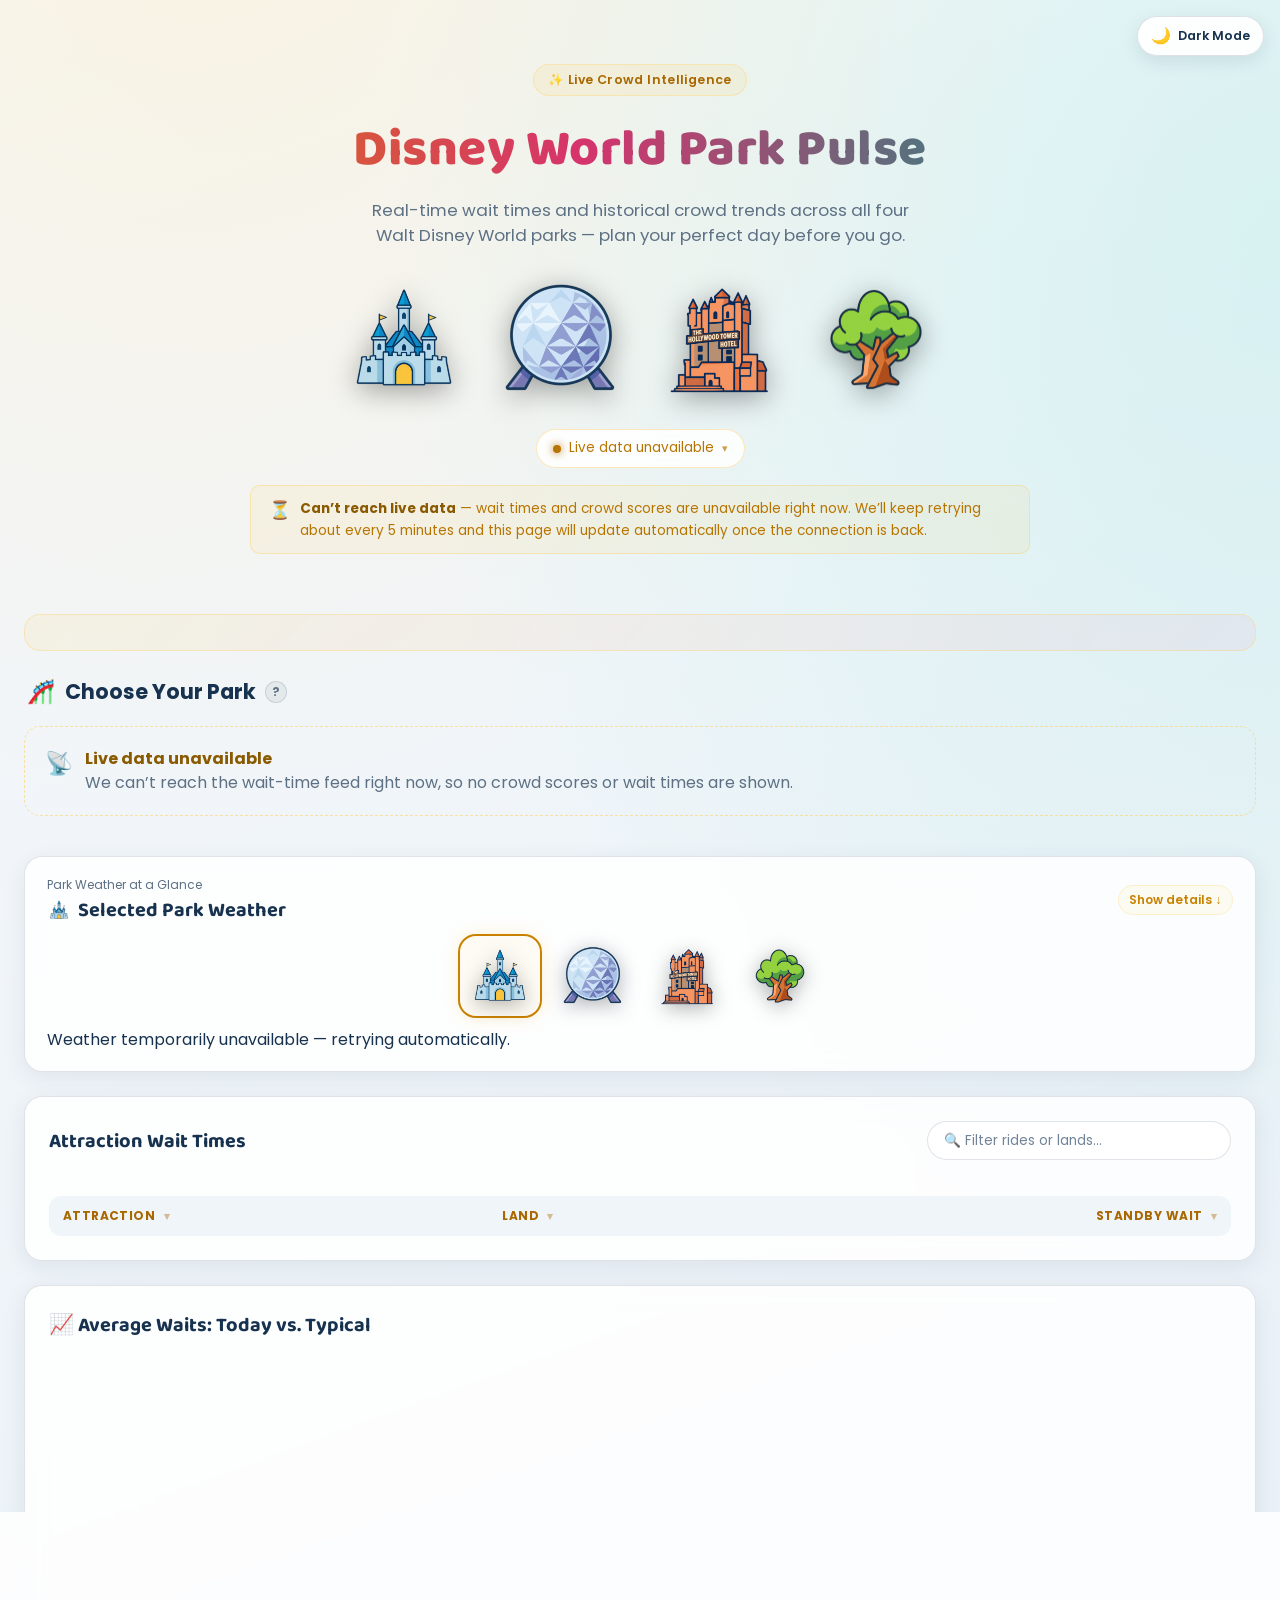
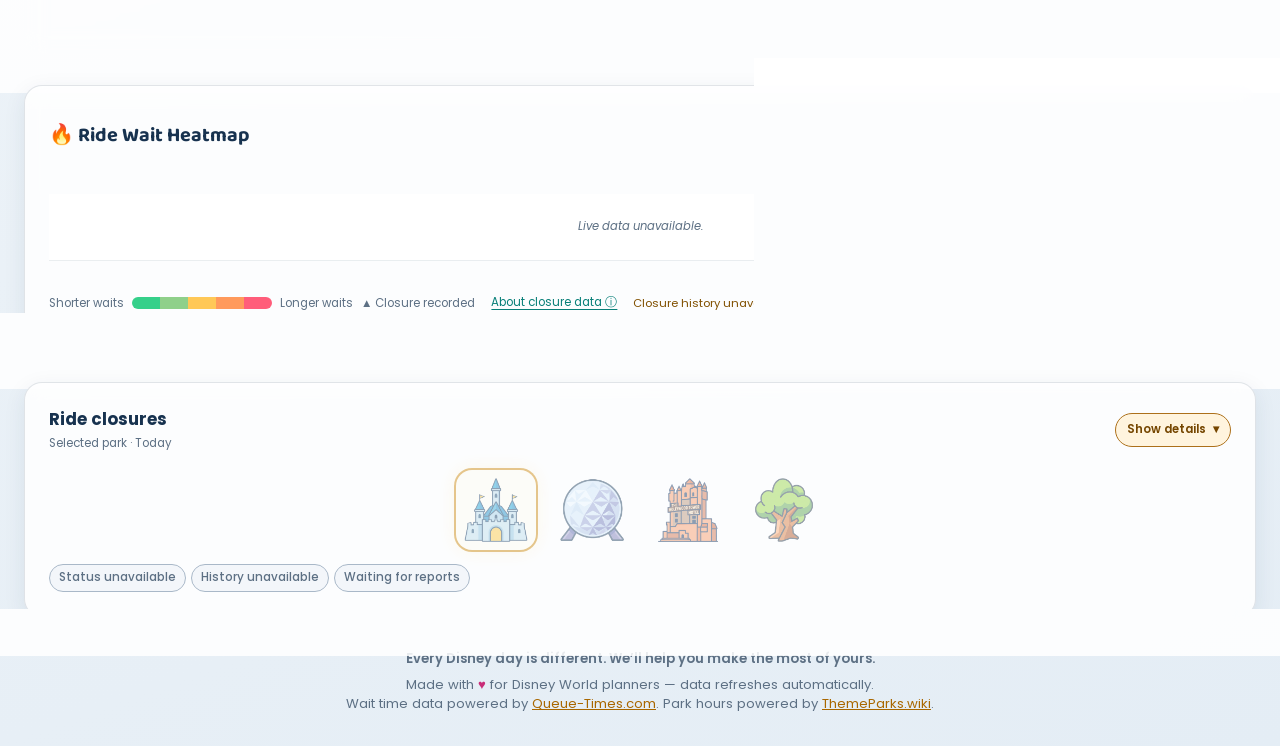
==== commit 32af3455: "updating refractor branch index.html" ====
--- a/index.html
+++ b/index.html
@@ -4,1242 +4,29 @@
 <meta charset="UTF-8" />
 <meta name="viewport" content="width=device-width, initial-scale=1.0" />
 <meta name="color-scheme" content="dark light" />
-<script>
-  (() => {
-    let saved = null;
-    try { saved = localStorage.getItem('wdw_theme'); } catch (e) { /* storage unavailable */ }
-    const theme = saved === 'light' || saved === 'dark'
-      ? saved
-      : (window.matchMedia && window.matchMedia('(prefers-color-scheme: light)').matches ? 'light' : 'dark');
-    document.documentElement.setAttribute('data-theme', theme);
-  })();
-</script>
+<script src="assets/js/00-theme-bootstrap.js"></script>
 <title>Disney World Park Pulse | Plan Your Magical Day</title>
 <script src="https://cdn.jsdelivr.net/npm/chart.js@4.5.1/dist/chart.umd.js"></script>
 <link rel="preconnect" href="https://fonts.googleapis.com">
 <link href="https://fonts.googleapis.com/css2?family=Baloo+2:wght@500;600;700;800&family=Poppins:wght@400;500;600;700;800&display=swap" rel="stylesheet">
-<style>
-  :root {
-    --bg-1: #0f2545;
-    --bg-2: #163a5f;
-    --bg-3: #1c4a72;
-    --card-bg: rgba(255,255,255,0.055);
-    --card-bg-solid: #17324f;
-    --header-bg-solid: #0f2545;
-    --header-bg-hover: #1b3d63;
-    --card-border: rgba(255,255,255,0.12);
-    --gold: #ffd166;
-    --gold-deep: #f4a300;
-    --pink: #ff6fb5;
-    --teal: #4cd6c0;
-    --purple: #a78bfa;
-    --text: #f5f8fc;
-    --text-muted: #a9bdd4;
-    --green: #35d08a;
-    --yellow: #ffc857;
-    --red: #ff5d7a;
-    --gray: #6b7d94;
-  }
-
-  * { box-sizing: border-box; margin: 0; padding: 0; font-family: 'Poppins', -apple-system, BlinkMacSystemFont, "Segoe UI", Roboto, sans-serif; }
-
-  body {
-    background:
-      radial-gradient(ellipse 70% 45% at 15% -10%, rgba(255,209,102,0.08), transparent),
-      radial-gradient(ellipse 70% 45% at 100% 10%, rgba(76,214,192,0.07), transparent),
-      linear-gradient(160deg, var(--bg-1) 0%, var(--bg-2) 50%, var(--bg-3) 100%);
-    background-attachment: fixed;
-    color: var(--text);
-    padding: 1.5rem;
-    line-height: 1.5;
-    min-height: 100vh;
-    position: relative;
-    overflow-x: hidden;
-  }
-
-  body::before {
-    content: "";
-    position: fixed;
-    inset: 0;
-    background-image:
-      radial-gradient(1.5px 1.5px at 10% 20%, rgba(255,255,255,0.35), transparent),
-      radial-gradient(1.5px 1.5px at 80% 10%, rgba(255,255,255,0.3), transparent),
-      radial-gradient(1px 1px at 60% 60%, rgba(255,255,255,0.25), transparent),
-      radial-gradient(1.5px 1.5px at 30% 80%, rgba(255,255,255,0.3), transparent),
-      radial-gradient(1px 1px at 90% 70%, rgba(255,255,255,0.2), transparent),
-      radial-gradient(1px 1px at 45% 35%, rgba(255,255,255,0.18), transparent);
-    background-size: 100% 100%;
-    pointer-events: none;
-    z-index: 0;
-    opacity: 0.7;
-  }
-
-  .container { max-width: 1240px; margin: 0 auto; position: relative; z-index: 1; }
-
-  .hero { text-align: center; padding: 2.5rem 1.5rem 2rem; margin-bottom: 1.75rem; position: relative; }
-
-  .hero-badge {
-    display: inline-flex; align-items: center; gap: 0.4rem;
-    background: rgba(255,209,102,0.13); border: 1px solid rgba(255,209,102,0.35);
-    color: var(--gold); font-size: 0.78rem; font-weight: 600;
-    padding: 0.35rem 0.9rem; border-radius: 999px; margin-bottom: 1rem; letter-spacing: 0.03em;
-  }
-
-  .hero h1 {
-    font-family: 'Baloo 2', 'Poppins', sans-serif;
-    font-size: clamp(2rem, 5vw, 3.2rem);
-    font-weight: 800;
-    background: linear-gradient(90deg, #ffd166, #ff9fc7 45%, #6fe0cd 90%);
-    -webkit-background-clip: text; background-clip: text; color: transparent;
-    margin-bottom: 0.6rem; letter-spacing: 0.01em;
-  }
-
-  .hero p.tagline { color: var(--text-muted); font-size: 1.05rem; max-width: 560px; margin: 0 auto; }
-
-  .hero-park-strip {
-    display: flex; align-items: center; justify-content: center; gap: 1.1rem;
-    margin: 1.3rem auto 0; flex-wrap: wrap;
-  }
-  .park-select-btn {
-    background: none; border: none; padding: 6px; cursor: pointer;
-    border-radius: 16px;
-    transition: box-shadow 0.2s ease, background 0.2s ease;
-  }
-  .park-select-btn:hover { background: rgba(255,255,255,0.06); }
-  .park-select-btn.active-park {
-    box-shadow: 0 0 0 2px var(--gold), 0 0 18px rgba(255,209,102,0.35);
-    background: rgba(255,209,102,0.08);
-  }
-  .hero-park-strip img {
-    width: 128px; height: 128px; object-fit: contain;
-    filter: drop-shadow(0 6px 14px rgba(0,0,0,0.35));
-    transition: transform 0.2s ease;
-    display: block;
-  }
-  .park-select-btn:hover img { transform: translateY(-4px) scale(1.06); }
-  img.emoji-pulse { animation: emojiPulse 0.4s ease; }
-
-  @keyframes emojiPulse {
-    0% { transform: scale(1); }
-    35% { transform: scale(1.35); }
-    100% { transform: scale(1); }
-  }
-
-  .panel-park-strip {
-    display: flex; align-items: center; justify-content: center; gap: 1rem;
-    margin-bottom: 1.1rem; flex-wrap: wrap;
-  }
-  .panel-park-strip img {
-    width: 68px; height: 68px; object-fit: contain;
-    filter: drop-shadow(0 4px 10px rgba(0,0,0,0.3));
-    transition: transform 0.2s ease;
-    display: block;
-  }
-  .panel-park-strip .park-select-btn:hover img { transform: translateY(-3px) scale(1.06); }
-
-  .last-updated-wrap { position: relative; display: inline-block; margin-top: 1.25rem; }
-
-  .last-updated {
-    display: inline-flex; align-items: center; gap: 0.5rem;
-    background: var(--card-bg); backdrop-filter: blur(8px);
-    padding: 0.5rem 1rem; border-radius: 999px; font-size: 0.85rem;
-    border: 1px solid var(--card-border); color: var(--text-muted);
-    cursor: pointer; transition: border-color 0.2s;
-  }
-  .last-updated:hover { border-color: var(--gold); }
-  .last-updated.is-stale { border-color: rgba(255,200,87,0.4); color: var(--yellow); }
-  .last-updated.is-refreshing { border-color: rgba(76,214,192,0.5); }
-
-  .last-updated .dot {
-    width: 8px; height: 8px; border-radius: 50%;
-    background: var(--green); box-shadow: 0 0 8px var(--green); animation: pulse 2s infinite;
-  }
-  .last-updated.is-stale .dot { background: var(--yellow); box-shadow: 0 0 8px var(--yellow); }
-  .last-updated.is-refreshing .dot { background: var(--teal); box-shadow: 0 0 8px var(--teal); animation: pulse 0.8s infinite; }
-
-  .last-updated .tz-caret { font-size: 0.7rem; opacity: 0.7; }
-
-  @keyframes pulse { 0%, 100% { opacity: 1; } 50% { opacity: 0.4; } }
-  .tz-dropdown {
-    display: none; position: absolute; top: calc(100% + 8px); left: 50%; transform: translateX(-50%);
-    background: var(--card-bg-solid); border: 1px solid var(--card-border); border-radius: 12px;
-    padding: 0.5rem; min-width: 240px; box-shadow: 0 10px 30px rgba(0,0,0,0.4); z-index: 20;
-  }
-  .tz-dropdown.open { display: block; }
-  .tz-dropdown-label { font-size: 0.72rem; text-transform: uppercase; letter-spacing: 0.04em; color: var(--text-muted); padding: 0.4rem 0.6rem 0.2rem; }
-  .tz-option { padding: 0.55rem 0.7rem; border-radius: 8px; font-size: 0.85rem; cursor: pointer; display: flex; justify-content: space-between; align-items: center; color: var(--text); }
-  .tz-option:hover { background: rgba(255,255,255,0.07); }
-  .tz-option.selected { background: rgba(255,209,102,0.14); color: var(--gold); font-weight: 600; }
-
-  .stale-banner {
-    display: none;
-    max-width: 780px;
-    margin: 1.1rem auto 0;
-    background: rgba(255,200,87,0.1);
-    border: 1px solid rgba(255,200,87,0.35);
-    color: var(--yellow);
-    padding: 0.75rem 1.1rem;
-    border-radius: 10px;
-    font-size: 0.85rem;
-    line-height: 1.55;
-    text-align: left;
-    align-items: flex-start;
-    gap: 0.6rem;
-  }
-  .stale-banner.visible { display: flex; }
-  .queue-closed-row td { padding: 2.25rem 1rem; text-align: center; color: var(--text-muted); line-height: 1.6; border-bottom: none; }
-  .queue-closed-row strong { display: block; color: var(--text, #fff); font-size: 1rem; margin-bottom: .2rem; }
-  .queue-closed-icon { font-size: 1.6rem; margin-bottom: .35rem; }
-  .pulse-hours { display: flex; flex-wrap: wrap; align-items: center; gap: .4rem .5rem; margin: .65rem 0 .6rem; font-size: .8rem; }
-    .pulse-hours-event, .pulse-hours-festival {
-    display: inline-flex; align-items: center; gap: .4rem; padding: .28rem .7rem;
-    border-radius: 999px; font-size: .76rem; line-height: 1.3;
-  }
-  .pulse-hours-event {
-    border: 1px solid rgba(255,140,0,.35); background: rgba(255,140,0,.10); color: #ffaa44;
-  }
-  .pulse-hours-event strong { color: var(--text, #fff); font-weight: 700; }
-  .pulse-hours-event small { opacity: .85; font-size: .68rem; }
-
-  .pulse-hours-festival {
-    border: 1px solid rgba(235,87,142,.32); background: rgba(235,87,142,.09); color: #f472b6;
-  }
-  .pulse-hours-festival strong { color: var(--text, #fff); font-weight: 700; }
-  .pulse-hours-festival small { opacity: .85; font-size: .68rem; }
-
-  [data-theme="light"] .pulse-hours-event {
-    border-color: rgba(217,119,6,.35); background: rgba(217,119,6,.08); color: #b45309;
-  }
-  [data-theme="light"] .pulse-hours-festival {
-    border-color: rgba(219,39,119,.32); background: rgba(219,39,119,.08); color: #9d174d;
-  }
-
-  .pulse-hours-main, .pulse-hours-ee { display: inline-flex; align-items: center; gap: .4rem; padding: .28rem .7rem; border-radius: 999px; border: 1px solid var(--card-border, rgba(255,255,255,.14)); background: rgba(255,255,255,.05); color: var(--text-muted); line-height: 1.3; }
-  .pulse-hours-main strong { color: var(--text, #fff); font-weight: 700; }
-  .pulse-hours-main small { opacity: .75; font-size: .68rem; }
-  .pulse-hours-dot { width: .55rem; height: .55rem; border-radius: 50%; background: var(--gray); flex-shrink: 0; }
-  .pulse-hours.is-open .pulse-hours-dot { background: var(--green); box-shadow: 0 0 0 3px rgba(53,208,138,.2); }
-  .pulse-hours.is-early .pulse-hours-dot { background: var(--yellow, #ffd166); box-shadow: 0 0 0 3px rgba(255,209,102,.2); }
-  .hours-note { font-size: .8rem; color: var(--text-muted, #c9c9e3); margin: .25rem 0 .75rem; }
-  .hours-note[hidden] { display: none; }
-  .data-unavailable { grid-column: 1 / -1; display: flex; gap: .75rem; align-items: flex-start; padding: 1.25rem; border-radius: 16px; border: 1px dashed rgba(255,209,102,.6); color: var(--text-muted, #c9c9e3); line-height: 1.5; }
-  .data-unavailable strong { color: #ffe4a3; }
-  .data-unavailable-icon { font-size: 1.4rem; }
-  [data-theme="light"] .data-unavailable strong { color: #8a5a00; }
-  .stale-banner .stale-icon { font-size: 1.1rem; flex-shrink: 0; line-height: 1.4; }
-  .stale-banner strong { color: #ffe4a3; }
-  .section-label { display: flex; align-items: center; justify-content: space-between; gap: 0.6rem; margin: 0 0 1.1rem 0.2rem; color: var(--text); font-family: 'Baloo 2', sans-serif; font-size: 1.3rem; font-weight: 700; flex-wrap: wrap; }
-  .section-label-left { display: flex; align-items: center; gap: 0.6rem; }
-  .section-label .emoji { font-size: 1.4rem; }
-
-  .info-btn-wrap { position: relative; display: inline-flex; }
-  .info-btn {
-    width: 22px; height: 22px; border-radius: 50%;
-    background: rgba(255,255,255,0.1); border: 1px solid var(--card-border);
-    color: var(--text-muted); font-size: 0.75rem; font-weight: 700;
-    display: inline-flex; align-items: center; justify-content: center;
-    cursor: pointer; font-family: 'Poppins', sans-serif;
-  }
-  .info-btn:hover { background: rgba(255,209,102,0.18); color: var(--gold); border-color: var(--gold); }
-
-  .info-popover {
-    display: none; position: absolute; top: calc(100% + 10px); left: 0;
-    background: var(--card-bg-solid); border: 1px solid var(--card-border); border-radius: 12px;
-    padding: 1rem 1.1rem; width: 280px; box-shadow: 0 12px 30px rgba(0,0,0,0.45); z-index: 30;
-    font-size: 0.82rem; font-weight: 400; color: var(--text-muted); line-height: 1.55;
-  }
-  .info-popover.open { display: block; }
-  .info-popover strong { color: var(--gold); }
-  .info-popover .legend-row { display: flex; align-items: center; gap: 0.5rem; margin-top: 0.5rem; }
-  .info-popover .legend-dot { width: 10px; height: 10px; border-radius: 50%; flex-shrink: 0; }
-
-  .best-park-banner {
-    background: linear-gradient(135deg, rgba(255,209,102,0.12), rgba(255,111,181,0.08));
-    border: 1px solid rgba(255,209,102,0.35);
-    border-radius: 16px;
-    padding: 1.1rem 1.4rem;
-    margin-bottom: 1.5rem;
-  }
-  .best-park-content { display: flex; align-items: flex-start; gap: 0.9rem; }
-  .best-park-icon { font-size: 1.8rem; line-height: 1; }
-  .best-park-title { font-family: 'Baloo 2', sans-serif; font-weight: 700; font-size: 1.1rem; color: #fff; margin-bottom: 0.3rem; }
-  .best-park-eyebrow { font-size: .68rem; font-weight: 700; letter-spacing: .08em; text-transform: uppercase; color: var(--gold); margin-bottom: .15rem; }
-  [data-theme="light"] .best-park-eyebrow { color: #8a5a00; }
-  .best-park-note { font-size: .74rem; color: var(--text-muted); opacity: .85; margin-top: .3rem; line-height: 1.4; }
-  .best-park-sub { font-size: 0.88rem; color: var(--text-muted); line-height: 1.5; }
-
-  .vs-normal-pill {
-    display: inline-flex; align-items: center; gap: 0.3rem;
-    font-size: 0.72rem; font-weight: 600; padding: 0.15rem 0.55rem;
-    border-radius: 999px; margin-top: 0.6rem;
-  }
-  .vs-normal-pill.below { background: rgba(53,208,138,0.15); color: var(--green); }
-  .vs-normal-pill.typical { background: rgba(88,166,255,0.15); color: #6cb4ff; }
-  [data-theme="light"] .vs-normal-pill.typical { color: #1f64b5; }
-  .vs-normal-pill.above { background: rgba(255,170,60,0.16); color: #ffb24d; }
-  [data-theme="light"] .vs-normal-pill.above { color: #a8620a; }
-  .footer-tagline { display: inline-block; margin-bottom: .4rem; font-weight: 600; }
-
-.average-wait-row {
-  display: flex;
-  align-items: center;
-  gap: 0.45rem;
-  flex-wrap: wrap;
-}
-
-.average-wait-row .vs-normal-pill {
-  margin-top: 0;
-}
-
-  .park-grid { display: grid; grid-template-columns: repeat(2, 1fr); gap: 1.5rem; margin-bottom: 2.5rem; }
-  @media (max-width: 720px) { .park-grid { grid-template-columns: 1fr; } }
-
-  .park-card {
-    background: var(--card-bg); backdrop-filter: blur(10px); border: 1px solid var(--card-border);
-    border-radius: 18px; padding: 1.8rem; cursor: pointer;
-    transition: transform 0.35s cubic-bezier(0.16, 1, 0.3, 1), border-color 0.25s ease, box-shadow 0.35s ease;
-    position: relative; overflow: hidden;
-  }
-
-  .park-card.just-clicked {
-    transform: scale(1.035);
-    box-shadow: 0 18px 36px rgba(255,209,102,0.22);
-  }
-
-  .park-card::after {
-    content: ""; position: absolute; top: 0; left: 0; right: 0; height: 4px;
-    background: var(--park-color, linear-gradient(90deg, var(--gold), var(--pink))); opacity: 0.9;
-  }
-
-  .park-card.closed::after { background: var(--gray); opacity: 0.6; }
-  .park-card:hover { transform: translateY(-6px) scale(1.01); box-shadow: 0 14px 30px rgba(0,0,0,0.35); }
-  .park-card.active { border-color: var(--gold); box-shadow: 0 0 0 2px rgba(255,209,102,0.3), 0 14px 30px rgba(0,0,0,0.4); }
-
-  .card-header { display: flex; justify-content: space-between; align-items: flex-start; margin-bottom: 1.1rem; gap: 0.6rem; }
-  .card-header h3 { font-family: 'Baloo 2', sans-serif; font-size: 1.4rem; font-weight: 700; color: #fff; display: flex; align-items: center; gap: 0.6rem; }
-  .park-name-emoji { width: 68px; height: 68px; object-fit: contain; flex-shrink: 0; display: inline-block; }
-
-  .panel-title-emoji { width: 24px; height: 24px; object-fit: contain; flex-shrink: 0; display: inline-block; vertical-align: middle; margin-right: 0.4rem; }
-
-  .score-badge { font-weight: 800; font-size: 1.15rem; padding: 0.35rem 0.8rem; border-radius: 10px; color: #12122a; text-align: center; white-space: nowrap; }
-  .score-low { background: var(--green); }
-  .score-mod { background: var(--yellow); }
-  .score-high { background: var(--red); color: #fff; }
-  .score-na { background: var(--gray); color: #fff; }
-
-  .park-status-banner {
-    display: flex; align-items: center; gap: 0.4rem;
-    font-size: 0.85rem; font-weight: 700; padding: 0.5rem 0.7rem;
-    border-radius: 8px; margin-bottom: 1rem;
-  }
-    .park-status-banner.special-event {
-    background: rgba(255, 111, 181, 0.14);
-    border: 1px solid rgba(255, 111, 181, 0.35);
-    color: var(--pink, #ff6fb5);
-    display: flex;
-    align-items: center;
-    gap: 0.6rem;
-    padding: 0.55rem 0.75rem;
-    border-radius: 8px;
-    margin-bottom: 0.85rem;
-  }
-  [data-theme="light"] .park-status-banner.special-event {
-    background: rgba(255, 111, 181, 0.10);
-    border-color: rgba(214, 51, 132, 0.35);
-    color: #b01a64;
-  }
-  .park-status-banner.pre-open { background: rgba(255,200,87,0.15); color: var(--yellow); border: 1px solid rgba(255,200,87,0.3); }
-  .park-status-banner.early-entry { background: rgba(76,214,192,0.15); color: var(--teal); border: 1px solid rgba(76,214,192,0.3); }
-  .card-metrics-top {
-    display: flex; justify-content: space-between; font-size: 0.9rem; color: var(--text-muted);
-    border-top: 1px solid rgba(255,255,255,0.1); padding-top: 1rem; gap: 0.6rem;
-  }
-  .card-metrics-top > div { min-width: 0; }
-  .metric-value { font-weight: 700; color: #fff; font-size: 1.15rem; display: block; white-space: nowrap; overflow: hidden; text-overflow: ellipsis; }
-  .metric-label { font-size: 0.76rem; text-transform: uppercase; letter-spacing: 0.04em; opacity: 0.8; }
-
-.card-metrics-longest {
-  display: flex;
-  flex-direction: column;
-  gap: 0.2rem;
-  font-size: 0.9rem;
-  color: var(--text-muted);
-  border-top: 1px solid rgba(255,255,255,0.08);
-  margin-top: 0.8rem;
-  padding-top: 0.8rem;
-}
-
-.card-metrics-longest .metric-longest-name {
-  font-size: 0.82rem;
-  font-weight: 500;
-  color: var(--text);
-  white-space: nowrap;
-  overflow: hidden;
-  text-overflow: ellipsis;
-  min-width: 0;
-  flex: 1;
-}
-
-.card-metrics-longest .metric-value {
-  font-size: 1.15rem;
-  flex-shrink: 0;
-}
-
-.longest-wait-row {
-  display: flex;
-  justify-content: space-between;
-  align-items: baseline;
-  gap: 0.7rem;
-  min-width: 0;
-}
-
-  .best-time-strip {
-    margin-top: 1rem; font-size: 0.85rem; color: var(--teal);
-    background: rgba(76,214,192,0.1); border: 1px solid rgba(76,214,192,0.22);
-    padding: 0.5rem 0.7rem; border-radius: 8px; display: flex; align-items: center; gap: 0.5rem; font-weight: 600;
-  }
-  .best-time-strip.muted { color: var(--text-muted); background: rgba(255,255,255,0.05); border-color: var(--card-border); }
-
-  .closure-row {
-    margin-top: 0.7rem;
-    font-size: 0.82rem; font-weight: 600; padding: 0.45rem 0.7rem; border-radius: 8px;
-    display: flex; align-items: center; gap: 0.5rem; cursor: pointer;
-    background: rgba(255,93,122,0.1); border: 1px solid rgba(255,93,122,0.28); color: var(--red);
-    transition: background 0.15s, border-color 0.15s;
-  }
-  .closure-row:hover { background: rgba(255,93,122,0.16); border-color: rgba(255,93,122,0.4); }
-  .closure-row.info {
-    background: rgba(167,139,250,0.10); border-color: rgba(167,139,250,0.28); color: var(--purple);
-  }
-  .closure-row.info:hover { background: rgba(167,139,250,0.17); border-color: rgba(167,139,250,0.42); }
-  .closure-section-title {
-    font-size: 0.7rem; letter-spacing: 0.1em; text-transform: uppercase; color: var(--gold);
-    font-weight: 700; margin: 0.9rem 0 0.1rem;
-  }
-  .closure-section-title:first-child { margin-top: 0; }
-  .closure-modal-item .closure-tag { color: var(--purple); font-size: 0.82rem; font-weight: 600; margin-top: 0.2rem; }
-  .closure-modal-item .closure-muted { color: var(--text-muted); font-size: 0.82rem; font-weight: 500; margin-top: 0.2rem; }
-  .closure-modal-item .closure-live { color: var(--green); font-size: 0.82rem; font-weight: 600; margin-top: 0.2rem; }
-  .status-refurb { color: var(--purple); font-weight: 600; font-size: 0.82rem; }
-  .status-muted { color: var(--text-muted); font-weight: 500; font-size: 0.82rem; }
-  tr.special-group-row td {
-    cursor: pointer; background: rgba(255,255,255,0.04); color: var(--gold);
-    font-size: 0.78rem; font-weight: 700; letter-spacing: 0.04em; text-transform: uppercase;
-    border-top: 1px solid rgba(255,255,255,0.12);
-  }
-  tr.special-group-row:hover td { background: rgba(255,209,102,0.08); }
-  .special-caret { margin-left: 0.4rem; }
-  .closure-row.none {
-    background: rgba(53,208,138,0.08); border-color: rgba(53,208,138,0.22); color: var(--green);
-    cursor: default; font-weight: 500;
-  }
-  .closure-row .closure-caret { margin-left: auto; font-size: 0.7rem; opacity: 0.7; }
-  .closure-modal-body-scroll { max-height: min(60vh, 480px); overflow-y: auto; padding-right: 0.3rem; }
-  .closure-modal-body-scroll::-webkit-scrollbar { width: 8px; }
-  .closure-modal-body-scroll::-webkit-scrollbar-thumb { background: rgba(255,255,255,0.15); border-radius: 8px; }
-  .closure-modal-list { display: flex; flex-direction: column; gap: 0.6rem; }
-  .closure-modal-item {
-    background: rgba(255,255,255,0.04); border: 1px solid var(--card-border); border-radius: 10px;
-    padding: 0.7rem 0.9rem; display: flex; flex-direction: column; gap: 0.2rem;
-  }
-  .closure-modal-item .closure-ride-name { color: #fff; font-weight: 700; font-size: 0.95rem; }
-  .closure-modal-item .closure-ride-land { color: var(--text-muted); font-size: 0.78rem; }
-  .closure-modal-item .closure-duration { color: var(--red); font-size: 0.82rem; font-weight: 600; margin-top: 0.2rem; }
-  .closure-modal-empty { text-align: center; padding: 1.5rem 1rem; color: var(--text-muted); font-size: 0.85rem; font-style: italic; }
-  .heatmap-panel { margin-top: 2rem; margin-bottom: 2rem; }
-  .heatmap-tabs { display: flex; gap: 0.5rem; margin-bottom: 1rem; flex-wrap: wrap; }
-  .heatmap-tab {
-    background: rgba(255,255,255,0.06); border: 1px solid var(--card-border); color: var(--text-muted);
-    font-size: 0.75rem; letter-spacing: 0.04em; text-transform: uppercase; font-weight: 600;
-    padding: 0.4rem 0.9rem; border-radius: 999px; cursor: pointer; transition: all 0.18s;
-  }
-  .heatmap-tab:hover { border-color: var(--gold); color: var(--gold); }
-  .heatmap-tab.active { background: var(--gold); border-color: var(--gold); color: #12122a; }
-  .heatmap-caveat {
-    display: none; background: rgba(107,125,148,0.15); border: 1px solid rgba(107,125,148,0.4);
-    color: var(--text-muted); font-size: 0.82rem; padding: 0.7rem 1rem; border-radius: 10px;
-    margin-bottom: 1rem; line-height: 1.5;
-  }
-  .heatmap-caveat.visible { display: block; }
-  .heatmap-caveat strong { color: var(--gold); }
-  .heatmap-scroll { overflow-x: auto; padding-bottom: 0.4rem; }
-  .heatmap-scroll::-webkit-scrollbar { height: 8px; }
-  .heatmap-scroll::-webkit-scrollbar-thumb { background: rgba(255,255,255,0.15); border-radius: 8px; }
-  .heatmap-table { border-collapse: collapse; font-size: 0.72rem; min-width: 100%; }
-  .heatmap-table th {
-    font-size: 0.62rem; letter-spacing: 0.06em; text-transform: uppercase; color: var(--text-muted);
-    padding: 0.3rem 0.35rem; font-weight: 600; text-align: center; white-space: nowrap; background: transparent;
-    position: static; box-shadow: none;
-  }
-  .heatmap-table th.ride-col { text-align: left; min-width: 170px; position: sticky; left: 0; background: var(--card-bg-solid); z-index: 3; }
-  .heatmap-table td.ride-name {
-    text-align: left; font-size: 0.74rem; color: var(--text); white-space: nowrap; padding: 0.25rem 0.6rem 0.25rem 0;
-    font-weight: 500; position: sticky; left: 0; background: var(--card-bg-solid); z-index: 1;
-    max-width: 170px; overflow: hidden; text-overflow: ellipsis;
-  }
-  .heatmap-table td { padding: 2px; text-align: center; }
-  .heatmap-cell {
-    display: inline-flex; align-items: center; justify-content: center;
-    width: 30px; height: 22px; border-radius: 4px; font-size: 0.62rem; font-weight: 700;
-    color: rgba(255,255,255,0.85); cursor: pointer; transition: transform 0.12s;
-  }
-  .heatmap-cell.has-data:hover { transform: scale(1.15); }
-  .heatmap-table tbody tr[data-ride-id] { cursor: pointer; }
-  .heatmap-table tbody tr[data-ride-id]:hover td.ride-name { color: var(--gold); background: #1c3f61; }
-  .heatmap-table tbody tr[data-ride-id]:hover td { background: transparent; }
-  .chart-title-row {
-    display: flex; align-items: center; justify-content: space-between;
-    gap: 0.5rem 0.8rem; flex-wrap: wrap; margin-bottom: 0.6rem;
-  }
-  .chart-title-row .ride-modal-chart-title { margin-bottom: 0; }
-  .day-nav { display: inline-flex; align-items: center; gap: 0.4rem; }
-  .day-nav-btn {
-    width: 28px; height: 28px; border-radius: 50%; padding: 0;
-    background: rgba(255,255,255,0.08); border: 1px solid var(--card-border);
-    color: var(--text-muted); font-size: 0.65rem; cursor: pointer;
-    display: inline-flex; align-items: center; justify-content: center;
-    transition: background 0.15s, color 0.15s, border-color 0.15s;
-  }
-  .day-nav-btn:hover:not(:disabled) { background: rgba(255,209,102,0.18); color: var(--gold); border-color: var(--gold); }
-  .day-nav-btn:disabled { opacity: 0.3; cursor: default; }
-  .day-nav-label { font-size: 0.72rem; font-weight: 600; color: var(--text-muted); min-width: 8.5rem; text-align: center; }
-  .hm-stat-sub { font-size: 0.66rem; color: var(--text-muted); margin-top: 0.25rem; line-height: 1.3; }
-  .hm-modal-note { font-size: 0.72rem; color: var(--text-muted); margin-top: 0.9rem; line-height: 1.5; font-style: italic; }
-  .heatmap-cell.no-data { background: rgba(255,255,255,0.03); color: rgba(255,255,255,0.15); }
-  .heatmap-legend { display: flex; align-items: center; gap: 0.5rem; margin-top: 0.9rem; font-size: 0.72rem; color: var(--text-muted); flex-wrap: wrap; }
-  .heatmap-legend-gradient { display: flex; height: 12px; width: 140px; border-radius: 6px; overflow: hidden; }
-  .heatmap-legend-gradient span { flex: 1; }
-
-  .content-grid { display: flex; flex-direction: column; gap: 1.5rem; margin-bottom: 2rem; }
-
-  .panel { background: var(--card-bg); backdrop-filter: blur(10px); border: 1px solid var(--card-border); border-radius: 18px; padding: 1.5rem; }
-  .panel-header { display: flex; justify-content: space-between; align-items: center; margin-bottom: 1.1rem; flex-wrap: wrap; gap: 0.6rem; }
-  .panel-header h2 { font-family: 'Baloo 2', sans-serif; font-size: 1.25rem; font-weight: 700; color: #fff; display: flex; align-items: center; }
-
-  #rideSearch {
-    padding: 0.55rem 1rem; border-radius: 999px; border: 1px solid var(--card-border);
-    background: rgba(0,0,0,0.2); color: #fff; font-size: 0.85rem; outline: none; transition: border-color 0.2s;
-  }
-  #rideSearch:focus { border-color: var(--gold); }
-  #rideSearch::placeholder { color: var(--text-muted); }
-
-  .table-container { max-height: 480px; overflow-y: auto; border-radius: 12px; }
-  .table-container::-webkit-scrollbar { width: 8px; }
-  .table-container::-webkit-scrollbar-thumb { background: rgba(255,255,255,0.15); border-radius: 8px; }
-  table { width: 100%; border-collapse: collapse; text-align: left; font-size: 0.88rem; }
-  th { background: var(--header-bg-solid); padding: 0.7rem 0.85rem; position: sticky; top: 0; color: var(--gold); font-weight: 700; font-size: 0.75rem; text-transform: uppercase; letter-spacing: 0.04em; box-shadow: 0 1px 0 rgba(255,255,255,0.12); z-index: 2; }
-  th.sortable { cursor: pointer; user-select: none; transition: color 0.15s, background 0.15s; }
-  th.sortable:hover { color: #fff; background: var(--header-bg-hover); }
-  th.sortable .sort-arrow { display: inline-block; margin-left: 0.3rem; font-size: 0.7rem; opacity: 0.4; transition: opacity 0.15s; }
-  th.sortable.sort-active .sort-arrow { opacity: 1; color: var(--gold); }
-  th:first-child { border-radius: 10px 0 0 0; }
-  th:last-child { border-radius: 0 10px 0 0; }
-  td { padding: 0.75rem 0.85rem; border-bottom: 1px solid rgba(255,255,255,0.06); background: var(--card-bg-solid); }
-  tr:hover td { background: #1c3f61; }
-  tr.ride-row { cursor: pointer; }
-  .wait-pill { display: inline-block; padding: 0.3rem 0.65rem; border-radius: 999px; font-weight: 700; font-size: 0.82rem; }
-  .status-down { color: var(--red); font-weight: 600; font-size: 0.82rem; }
-  .land-tag { font-size: 0.76rem; color: var(--text-muted); display: block; }
-
-  .insights-panel { margin-top: 1rem; font-size: 0.88rem; color: var(--text-muted); line-height: 1.6; }
-  .chart-notes-disclosure {
-    margin-top: 0.85rem;
-    border-radius: 12px;
-    background: rgba(255, 255, 255, 0.03);
-    border: 1px solid var(--border);
-  }
-  .chart-notes-summary {
-    display: flex;
-    align-items: center;
-    justify-content: space-between;
-    padding: 0.65rem 0.9rem;
-    cursor: pointer;
-    user-select: none;
-    font-size: 0.84rem;
-    font-weight: 600;
-    color: var(--text);
-    list-style: none;
-  }
-  .chart-notes-summary::-webkit-details-marker { display: none; }
-  .chart-notes-summary:focus-visible {
-    outline: 2px solid var(--gold);
-    outline-offset: -2px;
-    border-radius: 10px;
-  }
-  .chart-notes-summary-text {
-    display: inline-flex;
-    align-items: center;
-    gap: 0.45rem;
-  }
-  .chart-notes-summary-chevron {
-    font-size: 0.75rem;
-    color: var(--text-muted);
-    transition: transform 0.2s ease;
-  }
-  details[open].chart-notes-disclosure .chart-notes-summary-chevron {
-    transform: rotate(180deg);
-  }
-  .chart-notes-body {
-    padding: 0.2rem 0.85rem 0.85rem;
-  }
-  .insight-item { margin-bottom: 0.65rem; padding: 0.65rem 0.85rem; border-left: 3px solid var(--gold); background: rgba(255,209,102,0.05); border-radius: 0 8px 8px 0; font-size: 0.84rem; }
-  .insight-item:last-child { margin-bottom: 0; }
-  .insight-item strong { color: var(--gold); }
-
-  .chart-wrap { position: relative; height: 195px; width: 100%; }
-  .chart-wrap canvas { position: absolute; inset: 0; }
-
-  .modal-overlay {
-    display: none; position: fixed; inset: 0; background: rgba(10,20,40,0.75); backdrop-filter: blur(3px);
-    z-index: 200; align-items: center; justify-content: center; padding: 1.5rem;
-  }
-  .modal-overlay.active { display: flex; }
-  .ride-modal {
-    background: var(--card-bg-solid); border: 1px solid var(--card-border); border-radius: 16px;
-    max-width: 560px; width: 100%; overflow: hidden; animation: modalIn 0.2s ease;
-    box-shadow: 0 20px 60px rgba(0,0,0,0.5);
-  }
-  @keyframes modalIn { from { opacity: 0; transform: scale(0.96) translateY(10px); } to { opacity: 1; transform: scale(1) translateY(0); } }
-  .ride-modal-header {
-    padding: 1.4rem 1.6rem 1.1rem; border-bottom: 1px solid var(--card-border);
-    display: flex; justify-content: space-between; align-items: flex-start; gap: 1rem;
-  }
-  .ride-modal-eyebrow { font-size: 0.7rem; letter-spacing: 0.12em; text-transform: uppercase; color: var(--gold); margin-bottom: 0.3rem; font-weight: 600; }
-  .ride-modal-title { font-family: 'Baloo 2', sans-serif; font-size: 1.3rem; font-weight: 700; color: #fff; line-height: 1.25; }
-  .ride-modal-close {
-    background: rgba(255,255,255,0.08); border: none; color: var(--text-muted); width: 32px; height: 32px;
-    border-radius: 50%; cursor: pointer; font-size: 0.9rem; flex-shrink: 0; display: flex; align-items: center; justify-content: center;
-    transition: background 0.15s;
-  }
-  .ride-modal-close:hover { background: rgba(255,255,255,0.18); color: #fff; }
-  .ride-modal-body { padding: 1.4rem 1.6rem 1.6rem; }
-  .ride-modal-stats { display: grid; grid-template-columns: repeat(3, 1fr); gap: 0.8rem; margin-bottom: 1.4rem; }
-  .ride-modal-stat { background: rgba(255,255,255,0.04); border: 1px solid var(--card-border); border-radius: 10px; padding: 0.7rem; text-align: center; }
-  .ride-modal-stat-label { font-size: 0.65rem; text-transform: uppercase; letter-spacing: 0.06em; color: var(--text-muted); margin-bottom: 0.3rem; }
-  .ride-modal-stat-value { font-size: 1.2rem; font-weight: 700; color: #fff; }
-  .ride-modal-chart-title { font-size: 0.78rem; color: var(--text-muted); margin-bottom: 0.6rem; font-weight: 600; }
-  .ride-modal-sparkline-wrap { background: rgba(255,255,255,0.03); border-radius: 10px; padding: 0.8rem; }
-  .ride-modal-no-history { text-align: center; padding: 1.5rem 1rem; color: var(--text-muted); font-size: 0.85rem; font-style: italic; line-height: 1.6; }
-
-  footer { text-align: center; padding: 2rem 1rem 0.5rem; color: var(--text-muted); font-size: 0.82rem; }
-  footer .heart { color: var(--pink); }
-
-  @media (max-width: 600px) {
-  body { padding: 1rem; }
-  .hero { padding: 1.75rem 0.5rem 1.5rem; }
-
-  .hero-park-strip {
-    gap: 0.5rem;               /* was 1.1rem/1.4rem — tightened to prevent overflow */
-  }
-  .hero-park-strip .park-select-btn {
-    padding: 4px;               /* was 6px — trims a few px per icon */
-  }
-  .hero-park-strip img {
-    width: 70px;                /* was 80px — this is the actual fix */
-    height: 70px;
-  }
-  .panel-park-strip img { width: 48px; height: 48px; }
-  .info-popover { left: auto; right: 0; }
-  .ride-modal-stats { grid-template-columns: 1fr; }
-}
-
-  /* ============================================================
-     LIGHT / DARK THEME SYSTEM
-     The dark theme remains the original visual identity. The
-     light theme is intentionally warm and airy rather than plain
-     white, so the site still feels like a vacation experience.
-     ============================================================ */
-  [data-theme="light"] {
-    --bg-1: #f7f9fc;
-    --bg-2: #edf3f8;
-    --bg-3: #e4edf5;
-    --card-bg: rgba(255,255,255,0.86);
-    --card-bg-solid: #ffffff;
-    --header-bg-solid: #f0f5f9;
-    --header-bg-hover: #e4edf5;
-    --card-border: rgba(23,50,79,0.13);
-    --gold: #c98200;
-    --gold-deep: #a96700;
-    --pink: #c92d78;
-    --teal: #087f78;
-    --purple: #6941c6;
-    --text: #17324f;
-    --text-muted: #5d7084;
-    --green: #168a58;
-    --yellow: #b87400;
-    --red: #c73a55;
-    --gray: #65788d;
-  }
-
-  [data-theme="light"] body {
-    background:
-      radial-gradient(ellipse 70% 45% at 15% -10%, rgba(255,209,102,0.20), transparent),
-      radial-gradient(ellipse 70% 45% at 100% 10%, rgba(76,214,192,0.16), transparent),
-      linear-gradient(160deg, var(--bg-1) 0%, var(--bg-2) 50%, var(--bg-3) 100%);
-  }
-
-  [data-theme="light"] body::before {
-    opacity: 0.10;
-  }
-
-  /* Convert the small number of legacy hard-coded dark-theme surfaces
-     so the existing site components follow the selected theme too. */
-  [data-theme="light"] .park-card,
-  [data-theme="light"] .panel,
-  [data-theme="light"] .ride-modal {
-    box-shadow: 0 6px 22px rgba(23,50,79,0.08);
-  }
-
-  [data-theme="light"] .park-card:hover {
-    box-shadow: 0 14px 30px rgba(23,50,79,0.13);
-  }
-
-  [data-theme="light"] .park-card.active {
-    box-shadow: 0 0 0 2px rgba(201,130,0,0.32), 0 14px 30px rgba(23,50,79,0.10);
-  }
-
-  [data-theme="light"] .card-header h3,
-  [data-theme="light"] .panel-header h2,
-  [data-theme="light"] .ride-modal-title,
-  [data-theme="light"] .metric-value {
-    color: var(--text);
-  }
-
-  [data-theme="light"] .card-metrics-top {
-    border-top-color: var(--card-border);
-  }
-
-  [data-theme="light"] .card-metrics-longest {
-    border-top-color: var(--card-border);
-  }
-
-  [data-theme="light"] #rideSearch {
-    background: rgba(255,255,255,0.92);
-    color: var(--text);
-  }
-
-  [data-theme="light"] #rideSearch::placeholder {
-    color: #718398;
-  }
-
-  [data-theme="light"] tr:hover td {
-    background: #f2f6fa;
-  }
-
-  [data-theme="light"] td {
-    border-bottom-color: rgba(23,50,79,0.08);
-  }
-
-  [data-theme="light"] .heatmap-cell.no-data {
-    background: rgba(23,50,79,0.045);
-    color: rgba(23,50,79,0.25);
-  }
-
-  [data-theme="light"] .heatmap-scroll::-webkit-scrollbar-thumb,
-  [data-theme="light"] .table-container::-webkit-scrollbar-thumb {
-    background: rgba(23,50,79,0.18);
-  }
-
-  [data-theme="light"] .ride-modal-stat,
-  [data-theme="light"] .ride-modal-sparkline-wrap {
-    background: #f6f9fc;
-  }
-
-  [data-theme="light"] .ride-modal-close {
-    background: rgba(23,50,79,0.06);
-  }
-
-  [data-theme="light"] .ride-modal-close:hover {
-    background: rgba(23,50,79,0.12);
-    color: var(--text);
-  }
-
-  [data-theme="light"] .modal-overlay {
-    background: rgba(23,50,79,0.42);
-  }
-
-  [data-theme="light"] .best-time-strip.muted {
-    background: rgba(23,50,79,0.04);
-  }
-
-  [data-theme="light"] .theme-toggle-btn {
-    background: rgba(255,255,255,0.94);
-    border-color: rgba(23,50,79,0.14);
-    color: var(--text);
-    box-shadow: 0 6px 18px rgba(23,50,79,0.10);
-  }
-
-  .theme-toggle-btn {
-    position: fixed;
-    top: 1rem;
-    right: 1rem;
-    z-index: 100;
-    display: inline-flex;
-    align-items: center;
-    gap: 0.45rem;
-    min-height: 40px;
-    padding: 0.48rem 0.8rem;
-    border: 1px solid var(--card-border);
-    border-radius: 999px;
-    background: var(--card-bg-solid);
-    color: var(--text);
-    font: 600 0.78rem/1 'Poppins', sans-serif;
-    cursor: pointer;
-    box-shadow: 0 6px 18px rgba(0,0,0,0.16);
-    transition: transform 0.2s ease, border-color 0.2s ease, background 0.25s ease, color 0.25s ease;
-  }
-
-  .theme-toggle-btn:hover {
-    transform: translateY(-1px);
-    border-color: var(--gold);
-  }
-
-  .theme-toggle-btn:focus-visible,
-  .park-select-btn:focus-visible,
-  .info-btn:focus-visible,
-  .last-updated:focus-visible,
-  .heatmap-tab:focus-visible,
-  .ride-modal-close:focus-visible,
-  th.sortable:focus-visible {
-    outline: 3px solid rgba(76,214,192,0.55);
-    outline-offset: 3px;
-  }
-
-  .theme-toggle-icon {
-    font-size: 1rem;
-    line-height: 1;
-  }
-
-  .theme-toggle-btn .theme-toggle-label {
-    white-space: nowrap;
-  }
-
-  @media (max-width: 600px) {
-    .theme-toggle-btn {
-      top: 0.65rem;
-      right: 0.65rem;
-      min-height: 38px;
-      padding: 0.45rem 0.65rem;
-    }
-    .theme-toggle-btn .theme-toggle-label {
-      display: none;
-    }
-  }
-
-  @media (prefers-reduced-motion: reduce) {
-    *, *::before, *::after {
-      scroll-behavior: auto !important;
-      transition-duration: 0.01ms !important;
-      animation-duration: 0.01ms !important;
-      animation-iteration-count: 1 !important;
-    }
-  }
-
-
-  /* ── Light-mode overrides for components added after the theme prototype ── */
-  [data-theme="light"] .hero h1 {
-    background: linear-gradient(90deg, #d98200, #d6336c 45%, #0f9488 90%);
-    -webkit-background-clip: text; background-clip: text; color: transparent;
-  }
-  [data-theme="light"] .park-select-btn:not(.active-park):hover,
-  [data-theme="light"] .tz-option:hover { background: rgba(23,50,79,0.06); }
-  [data-theme="light"] .info-btn:not(:hover),
-  [data-theme="light"] .heatmap-tab:not(.active),
-  [data-theme="light"] .day-nav-btn { background: rgba(23,50,79,0.06); }
-  [data-theme="light"] .stale-banner strong { color: #8a5a00; }
-  [data-theme="light"] .best-park-title,
-  [data-theme="light"] .closure-modal-item .closure-ride-name,
-  [data-theme="light"] .ride-modal-stat-value { color: var(--text); }
-  [data-theme="light"] .score-low,
-  [data-theme="light"] .score-mod { color: #fff; }
-  [data-theme="light"] th.sortable:hover { color: var(--text); }
-  [data-theme="light"] .heatmap-table tbody tr[data-ride-id]:hover td.ride-name { background: #eaf1f7; }
-  [data-theme="light"] .closure-modal-item { background: rgba(23,50,79,0.04); }
-  [data-theme="light"] tr.special-group-row td { background: rgba(23,50,79,0.04); border-top-color: var(--card-border); color: var(--gold-deep); }
-  [data-theme="light"] tr.special-group-row:hover td { background: rgba(201,130,0,0.10); }
-  [data-theme="light"] .closure-modal-body-scroll::-webkit-scrollbar-thumb { background: rgba(23,50,79,0.18); }
-  [data-theme="light"] th,
-  [data-theme="light"] .hero-badge { color: var(--gold-deep); }
-  [data-theme="light"] th.sortable.sort-active .sort-arrow { color: var(--gold-deep); }
-  [data-theme="light"] footer a { color: var(--gold-deep) !important; }
-
-
-  /* Theme-only transition; existing theme colors remain unchanged. */
-  ::view-transition-old(root), ::view-transition-new(root) {
-    animation-duration: 480ms;
-    animation-timing-function: ease-in-out;
-  }
-  html.theme-fading body, html.theme-fading body * {
-    transition: background-color 480ms ease-in-out, color 480ms ease-in-out,
-      border-color 480ms ease-in-out, box-shadow 480ms ease-in-out,
-      fill 480ms ease-in-out, stroke 480ms ease-in-out !important;
-  }
-  .theme-background-fade {
-    position: fixed; inset: 0; pointer-events: none; z-index: 0; opacity: 1;
-    transition: opacity 480ms ease-in-out;
-  }
-  @media (prefers-reduced-motion: reduce) {
-    ::view-transition-old(root), ::view-transition-new(root) { animation: none !important; }
-    html.theme-fading body, html.theme-fading body * { transition: none !important; }
-  }
-
-/* Compact park cards */
-.park-card{padding:1.35rem}.pulse-header{display:flex;justify-content:space-between;align-items:flex-start;gap:.7rem;margin-bottom:1rem}
-.pulse-identity{display:flex;align-items:center;gap:.65rem;min-width:0}.pulse-identity img{width:52px;height:52px;object-fit:contain;flex-shrink:0}
-.pulse-identity h3{font:700 1.35rem/1.2 'Baloo 2',sans-serif;color:var(--text)}.pulse-descriptor{font-size:.76rem;color:var(--text-muted);margin-top:.2rem}
-.pulse-waits{
-  display: grid;
-  grid-template-columns: minmax(0, 1fr) minmax(0, 1fr);
-  gap: 0.75rem;
-  border-top: 1px solid var(--card-border);
-  padding-top: 0.75rem;
-  margin-top: 0.4rem;
-  margin-bottom: 0.5rem;
-  align-items: start;
-}
-.pulse-waits.pulse-waits-clickable {
-  cursor: pointer;
-  border-radius: 10px;
-  padding: 0.55rem 0.65rem;
-  margin: 0.35rem 0 0.5rem;
-  border: 1px solid rgba(255, 209, 102, 0.12);
-  background: rgba(255, 209, 102, 0.03);
-  transition: background 0.18s ease, border-color 0.18s ease;
-}
-.pulse-waits.pulse-waits-clickable:hover {
-  background: rgba(255, 209, 102, 0.08);
-  border-color: rgba(255, 209, 102, 0.3);
-}
-.pulse-waits.pulse-waits-clickable:focus-visible {
-  outline: 2px solid var(--gold);
-  outline-offset: 2px;
-}
-.pulse-waits > div{min-width:0}
-.pulse-waits .label{font-size:.68rem;color:var(--text-muted);letter-spacing:.05em;text-transform:uppercase}
-.pulse-waits .value{font-size:1.35rem;font-weight:700;color:var(--text);line-height:1.2;margin-bottom:0.25rem}
-.pulse-ride{
-  font-size: .73rem;
-  color: var(--text-muted);
-  line-height: 1.35;
-  min-height: 2.7em;
-  display: -webkit-box;
-  -webkit-line-clamp: 2;
-  -webkit-box-orient: vertical;
-  overflow: hidden;
-  word-break: normal;
-  overflow-wrap: break-word;
-}
-/* Encapsulated Pill for Tap for Hourly Wait Trend */
-.pulse-waits-pill-btn {
-  grid-column: 1 / -1;
-  display: flex;
-  align-items: center;
-  justify-content: space-between;
-  width: 100%;
-  margin-top: 0.5rem;
-  padding: 0.42rem 0.75rem;
-  background: rgba(255, 209, 102, 0.08);
-  border: 1px solid rgba(255, 209, 102, 0.28);
-  border-radius: 8px;
-  color: var(--gold);
-  font-size: 0.76rem;
-  font-weight: 600;
-  transition: all 0.2s ease;
-}
-.pulse-waits.pulse-waits-clickable:hover .pulse-waits-pill-btn {
-  background: rgba(255, 209, 102, 0.16);
-  border-color: var(--gold);
-}
-.pulse-closures{font-size:.8rem;margin:.7rem 0}.pulse-closure-main{color:var(--green)}.pulse-closure-main.down{color:var(--red)}
-.pulse-disclosure{display:block;background:none;border:0;padding:.25rem 0;color:var(--text-muted);font:inherit;font-size:.72rem;text-align:left;cursor:pointer}
-.pulse-disclosure:hover{color:var(--gold)}.pulse-insight{display:flex;gap:.4rem;margin:.85rem 0;color:var(--teal);font-size:.8rem}.pulse-insight strong{display:block}.pulse-insight small{display:block;font-size:.73rem;color:var(--text-muted);margin-top:.12rem}
-.pulse-footer{border-top:1px solid var(--card-border);padding-top:.7rem;display:flex;justify-content:space-between;align-items:center;gap:.5rem;font-size:.8rem;color:var(--text)}
-.pulse-weather small{display:block;font-size:.65rem;color:var(--text-muted);margin-top:.1rem}.pulse-weather-details{border:0;background:none;color:var(--gold);font:600 .75rem 'Poppins',sans-serif;cursor:pointer;padding:.4rem .2rem;white-space:nowrap}
-.pulse-disclosure:focus-visible,.pulse-weather-details:focus-visible{outline:2px solid var(--teal);outline-offset:3px}
-.weather-panel{margin-bottom:1.5rem}.weather-panel h2{color:var(--text)}.weather-meta{font-size:.75rem;line-height:1.5;color:var(--text-muted)}.weather-current{font-size:1.1rem;color:var(--text);margin:.7rem 0}
-.weather-hours{display:grid;grid-template-columns:repeat(6,minmax(0,1fr));gap:.5rem;margin:.8rem 0}.weather-hour{background:var(--card-bg-solid);border:1px solid var(--card-border);border-radius:10px;padding:.7rem;font-size:.72rem;min-width:0;color:var(--text-muted)}.weather-hour strong{display:block;color:var(--text);font-size:1rem}.weather-status{font-size:.78rem;color:var(--text-muted);margin:.7rem 0}.weather-warning{color:var(--yellow)}.weather-alert{border:1px solid var(--red);padding:.7rem;border-radius:10px;margin:.6rem 0}.weather-alert summary{color:var(--red);cursor:pointer}.weather-alert p{font-size:.78rem;white-space:pre-wrap;color:var(--text)}
-@media(max-width:800px){.weather-hours{grid-template-columns:repeat(3,minmax(0,1fr))}}@media(max-width:450px){.weather-hours{grid-template-columns:repeat(2,minmax(0,1fr))}.pulse-identity h3{font-size:1.2rem}.pulse-identity img{width:44px;height:44px}.park-card{padding:1.1rem}.score-badge{font-size:.95rem;padding:.35rem .5rem}}
-
-
-.curve-warning{color:var(--yellow);border-left-color:var(--yellow)}
-</style>
-
-<style>
-/* One consolidated presentation layer for the existing weather disclosure. */
-#weatherPanel{padding:0;overflow:hidden}
-#weatherPanel .weather-summary{display:block;list-style:none;cursor:pointer;padding:1.2rem 1.4rem}
-#weatherPanel .weather-summary::-webkit-details-marker{display:none}
-#weatherPanel .weather-summary:focus-visible{outline:3px solid var(--teal);outline-offset:-4px;border-radius:18px}
-#weatherPanel .weather-summary-header{display:flex;justify-content:space-between;align-items:center;gap:1rem}
-#weatherPanel .weather-summary-header h2{font:700 1.25rem/1.35 'Baloo 2',sans-serif;color:var(--text);display:flex;align-items:center;margin-top:.15rem}
-#weatherPanel .weather-expand-label{
-  font-size: .75rem;
-  font-weight: 600;
-  color: var(--gold);
-  white-space: nowrap;
-  background: rgba(255,209,102,.08);
-  border: 1px solid rgba(255,209,102,.28);
-  border-radius: 999px;
-  padding: 0.3rem 0.65rem;
-  display: inline-flex;
-  align-items: center;
-  gap: 0.25rem;
-  transition: all .2s ease;
-}
-#weatherPanel .weather-summary:hover .weather-expand-label {
-  background: rgba(255,209,102,.16);
-  border-color: var(--gold);
-}
-#weatherPanel .ppwx-current{font-size:1.4rem;font-weight:700;line-height:1.35;color:var(--text);margin:.75rem 0 .15rem}
-#weatherPanel .ppwx-metadata{font-size:.8rem;line-height:1.5;color:var(--text-muted)}
-#weatherPanel .ppwx-trend{font-size:.85rem;font-weight:600;color:var(--teal);margin:.65rem 0 .25rem}
-#weatherPanel .ppwx-strip-label{font-size:.65rem;color:var(--text-muted);margin:.6rem 0 .15rem}
-#weatherPanel .ppwx-glance-forecast{display:grid;grid-template-columns:repeat(4,minmax(0,1fr));gap:.4rem;margin:.3rem 0 .6rem;max-width:600px}
-#weatherPanel .ppwx-glance-hour{padding:.2rem .35rem;text-align:center;min-width:0;color:var(--text);border:0;background:none}
-#weatherPanel .ppwx-glance-hour time{display:block;font-size:.7rem;color:var(--text-muted)}
-#weatherPanel .ppwx-glance-hour strong{display:block;font-size:.95rem;margin:.2rem 0}
-#weatherPanel .ppwx-glance-hour small{font-size:.74rem;color:var(--teal)}
-#weatherPanel .ppwx-glance-source{font-size:.68rem;color:var(--text-muted);line-height:1.5}
-#weatherPanel .ppwx-warning{font-size:.76rem;color:var(--yellow);margin:.5rem 0 0}
-#weatherPanel .ppwx-alert-preview{font-size:.8rem;font-weight:600;color:var(--red);margin:.5rem 0 0}
-#weatherPanel .weather-expanded-content{border-top:1px solid var(--card-border);padding:1rem 1.4rem 1.2rem}
-#weatherPanel .ppwx-detail-heading{font-size:.95rem;font-weight:700;color:var(--text)}
-#weatherPanel .ppwx-provenance{font-size:.73rem;line-height:1.6;color:var(--text-muted);margin-top:.8rem}
-#weatherPanel .ppwx-provenance p{margin:.3rem 0}
-#weatherPanel .ppwx-no-alert{font-size:.73rem;color:var(--text-muted);margin:.65rem 0}
-#weatherPanel[open] .ppwx-glance-forecast,#weatherPanel[open] .ppwx-strip-label,#weatherPanel[open] .ppwx-glance-source{display:none}
-@media(max-width:600px){#weatherPanel .weather-summary{padding:1rem}#weatherPanel .weather-summary-header{gap:.5rem}#weatherPanel .weather-summary-header h2{font-size:1.05rem}#weatherPanel .weather-expand-label{font-size:.7rem;padding:0.25rem 0.55rem}#weatherPanel .ppwx-current{font-size:1.18rem}#weatherPanel .ppwx-metadata{font-size:.73rem}#weatherPanel .weather-expanded-content{padding:.9rem 1rem 1rem}#weatherPanel .ppwx-glance-forecast{gap:.15rem}#weatherPanel .ppwx-glance-hour{padding:.2rem .05rem}#weatherPanel .ppwx-glance-hour strong{font-size:.83rem}}
-</style>
-<style>
-/* Weather park navigation and forecast browsing; all data fetching is unchanged. */
-#weatherPanel #weatherPanelParkStrip{margin:.8rem 0 .7rem;gap:.85rem;justify-content:center}
-#weatherPanel #weatherPanelParkStrip img{width:68px;height:68px}
-#weatherPanel .ppwx-glance-forecast{grid-template-columns:repeat(5,minmax(0,1fr));max-width:none;width:100%;gap:.5rem;overflow-x:auto}
-#weatherPanel .ppwx-glance-hour{text-align:center;box-sizing:border-box;border:1px solid var(--card-border);border-radius:10px;background:rgba(255,255,255,.035);padding:.35rem .12rem}
-[data-theme="light"] #weatherPanel .ppwx-glance-hour{background:rgba(15,35,55,.025)}
-#weatherPanel .ppwx-forecast-heading{display:flex;justify-content:space-between;align-items:center;gap:.75rem;flex-wrap:wrap}
-#weatherPanel .ppwx-forecast-hint{display:block;font-size:.68rem;font-weight:400;color:var(--text-muted);margin-top:.1rem}
-#weatherPanel .ppwx-forecast-controls{display:flex;gap:.4rem}
-#weatherPanel .ppwx-forecast-controls button{width:34px;height:34px;border:1px solid var(--card-border);border-radius:50%;background:var(--card-bg-solid);color:var(--gold);font:600 1.3rem/1 'Poppins',sans-serif;cursor:pointer}
-#weatherPanel .ppwx-forecast-controls button:disabled{opacity:.35;cursor:default}
-#weatherPanel .ppwx-forecast-controls button:focus-visible,#weatherPanel .ppwx-forecast-scroller:focus-visible{outline:3px solid var(--teal);outline-offset:2px}
-#weatherPanel .ppwx-forecast-scroller{display:flex;gap:.6rem;overflow-x:auto;scroll-snap-type:x proximity;overscroll-behavior-x:contain;position:relative;padding:.25rem 0 .5rem;scrollbar-width:thin}
-#weatherPanel .ppwx-forecast-scroller .weather-hour{flex:0 0 calc((100% - 3rem)/6);min-width:155px;scroll-snap-align:start}
-@media(max-width:600px){#weatherPanel #weatherPanelParkStrip{gap:.5rem}#weatherPanel #weatherPanelParkStrip img{width:48px;height:48px}#weatherPanel .ppwx-glance-forecast{grid-template-columns:repeat(5,minmax(0,1fr));gap:.15rem;padding-bottom:.2rem}#weatherPanel .ppwx-glance-hour strong{font-size:.8rem}#weatherPanel .ppwx-forecast-scroller .weather-hour{flex-basis:155px}}
-</style>
-<style>
-/* Targeted mobile queue and heatmap layout; desktop remains unchanged. */
-.queue-mobile-land,.queue-mobile-sort,.queue-mobile-wait,.heatmap-mobile-nav{display:none}
-@media(max-width:600px){
- #ridesPanel,.heatmap-panel{padding:1rem .75rem;min-width:0;max-width:100%}
- #ridesPanel .panel-header{display:block;margin-bottom:.7rem}
- #ridesPanel .panel-header h2{font-size:1.14rem;line-height:1.35;margin-bottom:.6rem}
- #rideSearch{width:100%;max-width:100%;font-size:16px;padding:.55rem .85rem}
- .queue-mobile-sort{display:flex;gap:.4rem;align-items:center;margin-bottom:.7rem;color:var(--text-muted);font-size:.75rem;flex-wrap:wrap}
- .queue-mobile-sort select,.queue-mobile-sort button{border:1px solid var(--card-border);background:var(--card-bg-solid);color:var(--text);border-radius:8px;min-height:36px;padding:.35rem .5rem;font:inherit}
- .queue-mobile-sort select{flex:1;min-width:85px}.queue-mobile-sort button{cursor:pointer}
- .queue-mobile-sort select:focus-visible,.queue-mobile-sort button:focus-visible{outline:2px solid var(--teal);outline-offset:2px}
- #ridesPanel .table-container{overflow-x:hidden;overflow-y:auto;max-height:65vh}
- #ridesTable{table-layout:fixed;width:100%;min-width:0;font-size:.84rem}
- #ridesTable th:nth-child(2),#ridesTable tr.ride-row td:nth-child(2){display:none}
- #ridesTable th:first-child,#ridesTable tr.ride-row td:first-child{width:65%}
- #ridesTable th:last-child,#ridesTable tr.ride-row td:last-child{width:35%}
- #ridesTable th{padding:.6rem .4rem;font-size:.66rem;letter-spacing:.025em;white-space:normal}
- #ridesTable td{padding:.6rem .4rem;vertical-align:middle;overflow-wrap:anywhere}
- #ridesTable tr.ride-row td:first-child strong{display:block;font-size:.85rem;line-height:1.4}
- #ridesTable .queue-mobile-land{display:block;font-size:.72rem;line-height:1.35;color:var(--text-muted);margin-top:.15rem}
- .queue-desktop-wait{display:none}.queue-mobile-wait{display:inline}
- #ridesTable .wait-pill{padding:.25rem .45rem;font-size:.78rem;white-space:nowrap}
- #ridesTable .status-down,#ridesTable .status-refurb,#ridesTable .status-muted{font-size:.7rem;line-height:1.3}
- .heatmap-panel .panel-header{display:block;margin-bottom:.6rem}
- .heatmap-panel .panel-header h2{font-size:1.14rem;line-height:1.35;margin-bottom:.55rem}
- .heatmap-tabs{flex-wrap:nowrap;overflow-x:auto;gap:.35rem;max-width:100%;margin-bottom:.65rem;padding:.1rem 0 .25rem}
- .heatmap-tab{white-space:nowrap;flex:0 0 auto;font-size:.64rem;padding:.42rem .55rem}
- .heatmap-panel .panel-park-strip,#ridesPanel .panel-park-strip{gap:.55rem;margin-bottom:.7rem;flex-wrap:nowrap}
- .heatmap-panel .heatmap-caveat{font-size:.72rem;padding:.55rem .65rem;line-height:1.45;margin-bottom:.6rem}
- .heatmap-mobile-nav{display:flex;justify-content:space-between;align-items:center;gap:.6rem;font-size:.7rem;color:var(--text-muted);margin:.4rem 0}
- .heatmap-mobile-nav>div{display:flex;gap:.35rem}.heatmap-mobile-nav button{width:34px;height:34px;border:1px solid var(--card-border);border-radius:50%;background:var(--card-bg-solid);color:var(--gold);font-size:1.2rem;cursor:pointer}
- .heatmap-mobile-nav button:disabled{opacity:.35;cursor:default}
- .heatmap-mobile-nav button:focus-visible,.heatmap-scroll:focus-visible{outline:2px solid var(--teal);outline-offset:2px}
- .heatmap-scroll{width:100%;max-width:100%;overflow-x:auto;overscroll-behavior-x:contain;scrollbar-width:thin}
- #heatmapTable{--heatmap-name-width:144px;--heatmap-data-width:52px;table-layout:fixed;width:calc(var(--heatmap-name-width) + var(--heatmap-columns,7)*var(--heatmap-data-width));min-width:0;max-width:none}
- #heatmapTable col.heatmap-name-col{width:var(--heatmap-name-width)}
- #heatmapTable col.heatmap-data-col{width:var(--heatmap-data-width)}
- #heatmapTable th.ride-col,#heatmapTable td.ride-name{width:var(--heatmap-name-width);min-width:0;max-width:var(--heatmap-name-width);white-space:normal;overflow:visible;text-overflow:clip;overflow-wrap:anywhere;word-break:normal;padding:.4rem .4rem .4rem .1rem;line-height:1.35}
- #heatmapTable td.ride-name{font-size:.74rem}
- #heatmapTable th:not(.ride-col){width:var(--heatmap-data-width);min-width:0;max-width:var(--heatmap-data-width);padding:.3rem .1rem;font-size:.6rem;letter-spacing:0;white-space:normal;line-height:1.35}
- #heatmapTable .heatmap-label-day,#heatmapTable .heatmap-label-date{display:block;white-space:nowrap}
- #heatmapTable .heatmap-label-separator{display:none}
- #heatmapTable th .sort-arrow{margin-left:.1rem;font-size:.55rem}
- #heatmapTable td{vertical-align:middle}
- #heatmapTable .heatmap-cell{width:34px;height:26px;font-size:.68rem}
- .heatmap-legend{font-size:.68rem;gap:.35rem;margin-top:.65rem}.heatmap-legend-gradient{width:100px}
-}
-@media(max-width:350px){#heatmapTable{--heatmap-name-width:128px;--heatmap-data-width:48px}}
-</style>
-
-<style id="light-mode-wait-panel-contrast">
-[data-theme="light"] .park-card .pulse-waits.pulse-waits-clickable {
-  background: #fff4de;
-  border-color: #b7791f;
-  box-shadow: 0 1px 3px rgba(80, 54, 15, 0.08);
-}
-[data-theme="light"] .park-card .pulse-waits.pulse-waits-clickable:hover {
-  background: #ffedc9;
-  border-color: #95601b;
-}
-[data-theme="light"] .park-card .pulse-waits.pulse-waits-clickable:focus-visible {
-  outline: 2px solid #805000;
-  outline-offset: 3px;
-}
-[data-theme="light"] .park-card .pulse-waits .label,
-[data-theme="light"] .park-card .pulse-waits .pulse-ride {
-  color: #475569;
-}
-[data-theme="light"] .park-card .pulse-waits .value {
-  color: #18324f;
-}
-[data-theme="light"] .park-card .pulse-waits .pulse-waits-pill-btn {
-  background: #f6dfb3;
-  border-color: #ac701b;
-  color: #754600;
-}
-[data-theme="light"] .park-card .pulse-waits.pulse-waits-clickable:hover .pulse-waits-pill-btn {
-  background: #efd29a;
-  border-color: #95601b;
-  color: #633a00;
-}
-</style>
-
-<style id="park-closure-visual-styles">
-.pc-panel>summary{cursor:pointer;display:grid;grid-template-columns:minmax(0,1fr) auto;gap:.55rem .8rem;align-items:center;list-style:none;color:var(--text)}
-.pc-panel>summary::-webkit-details-marker{display:none}.pc-card-title{font-size:1.05rem;font-weight:700}.pc-card-title small{display:block;font-size:.73rem;color:var(--text-muted);font-weight:400;margin-top:.15rem}
-.pc-collapsed-stats{grid-column:1/-1;display:flex;flex-wrap:wrap;gap:.35rem}.pc-count-chip,.pc-subtle-tag,.pc-state{display:inline-block;border:1px solid var(--card-border);border-radius:999px;padding:.25rem .55rem;font-size:.73rem;font-weight:500;color:var(--text-muted)}
-.pc-count-chip.is-closed,.pc-state.is-closed{color:var(--red);background:rgba(255,93,122,.07)}.pc-state.is-open{color:var(--green)}.pc-card-cue{font-size:.75rem;color:var(--teal);white-space:nowrap}.pc-panel[open] .pc-card-cue>span{display:inline-block;transform:rotate(180deg)}
-#pcAvailabilityBody{padding-top:.8rem}.pc-period-tabs{display:flex;gap:.35rem;flex-wrap:wrap}.pc-period-tab,.pc-action{font:inherit;font-size:.76rem;min-height:36px;padding:.4rem .65rem;border:1px solid var(--card-border);border-radius:8px;color:var(--text);background:var(--card-bg);cursor:pointer;text-align:left;text-decoration:none}
-.pc-period-tab[aria-pressed="true"]{border-color:var(--teal);color:var(--teal);background:rgba(76,214,192,.08)}.pc-period-tab:hover,.pc-action:hover,.pc-current-ride:hover{filter:brightness(1.12)}
-.pc-action:focus-visible,.pc-period-tab:focus-visible,.pc-text-action:focus-visible,.pc-current-ride:focus-visible,.pc-ride-row>summary:focus-visible,.pc-other summary:focus-visible,.pc-data-info summary:focus-visible{outline:2px solid var(--teal);outline-offset:2px}
-.pc-range-line{display:flex;align-items:center;flex-wrap:wrap;gap:.4rem .7rem;font-size:.73rem;color:var(--text-muted);margin:.6rem 0 .8rem}.pc-text-action{font:inherit;font-size:.73rem;color:var(--teal);background:transparent;border:0;min-height:34px;padding:.3rem .2rem;cursor:pointer;text-decoration:underline;text-underline-offset:3px}
-.pc-current{margin:.7rem 0 1rem}.pc-current h4,.pc-list-heading{font-size:.86rem;color:var(--text);margin:.5rem 0}.pc-current h4 small{font-size:.7rem;font-weight:400;color:var(--text-muted);margin-left:.35rem}.pc-current-list{display:grid;grid-template-columns:repeat(auto-fit,minmax(210px,1fr));gap:.4rem}
-.pc-current-ride{display:flex;align-items:center;justify-content:space-between;gap:.5rem;border:1px solid rgba(255,93,122,.3);background:rgba(255,93,122,.06);color:var(--text);font:inherit;font-size:.76rem;min-height:44px;border-radius:8px;padding:.5rem .6rem;cursor:pointer;text-align:left}.pc-current-ride span:last-child{font-size:.69rem;color:var(--text-muted);flex-shrink:0}
-.pc-ride-list{display:flex;flex-direction:column;gap:.4rem}.pc-ride-row{border:1px solid var(--card-border);border-radius:9px;overflow:hidden}.pc-ride-row>summary{display:grid;grid-template-columns:minmax(0,1fr) auto auto;align-items:center;gap:.6rem;min-height:48px;padding:.5rem .65rem;cursor:pointer;list-style:none;color:var(--text);font-size:.78rem;background:var(--card-bg)}
-.pc-ride-row>summary::-webkit-details-marker{display:none}.pc-row-count{font-size:.71rem;color:var(--text-muted);white-space:nowrap}.pc-row-action{font-size:.71rem;color:var(--teal);white-space:nowrap}.pc-ride-row>summary:hover{background:rgba(76,214,192,.055)}.pc-ride-name{overflow-wrap:anywhere}.pc-ride-body{padding:.6rem .75rem;font-size:.76rem;color:var(--text)}
-.pc-ride-body ul,.pc-other ul,.pc-dialog-ride ul{padding-left:1.15rem;line-height:1.6}.pc-state{font-size:.69rem}.pc-show-all{margin-top:.6rem}.pc-empty,.pc-small-note{font-size:.76rem;color:var(--text-muted);line-height:1.5}.pc-small-note{display:block;font-size:.69rem}
-.pc-other,.pc-data-info{margin-top:.9rem;font-size:.76rem;color:var(--text-muted);border-top:1px solid var(--card-border);padding-top:.7rem}.pc-other>summary,.pc-data-info>summary{cursor:pointer;min-height:36px;line-height:1.6}.pc-other>summary span{font-size:.69rem;margin-left:.35rem}.pc-other-ride{margin:.35rem 0}.pc-other-ride>summary{cursor:pointer;min-height:34px;color:var(--text)}.pc-data-info p{line-height:1.6;font-size:.72rem}.pc-scheduled{margin-top:.65rem}
-.pc-combined-legend{flex-wrap:wrap}.pc-mini-legend{display:flex;align-items:center;flex-wrap:wrap;justify-content:center;gap:.35rem .8rem;font-size:.72rem;color:var(--text-muted);margin:.3rem 0}.pc-inline-warning{color:var(--yellow);font-size:.71rem}
-button.pc-heatmap-action{position:relative;box-sizing:border-box;display:inline-flex;align-items:center;justify-content:center;width:30px;min-width:30px;max-width:30px;height:22px;min-height:22px;max-height:22px;padding:0;font-family:inherit;font-size:.62rem;font-weight:700;line-height:1;cursor:pointer;border:0;border-radius:4px;vertical-align:middle;appearance:none}
-button.pc-heatmap-action:hover{filter:brightness(1.1)}button.pc-heatmap-action:focus-visible{outline:2px solid var(--teal);outline-offset:-2px}
-.pc-heatmap-badge{position:absolute;right:2px;top:3px;font-size:.58rem;line-height:1;padding:2px;border-radius:3px;color:#fff;background:#8e1830}.pc-chart-note{font-size:.72rem;color:var(--text-muted);margin:.45rem 0 .6rem}.pc-chart-controls{display:flex;align-items:center;gap:.4rem .6rem;flex-wrap:wrap}.pc-chart-controls .pc-action{font-size:.7rem;min-height:34px}.pc-chart-toggle{display:inline-flex;align-items:center;gap:.25rem;font-size:.7rem;cursor:pointer;min-height:34px}.pc-chart-toggle input{accent-color:var(--teal)}
-
-[data-theme="light"] .pc-inline-warning{color:#805000}[data-theme="light"] .pc-count-chip,[data-theme="light"] .pc-subtle-tag{background:#f3f6fa;border-color:#a9b8c8}[data-theme="light"] .pc-state.is-open{color:#14603d}[data-theme="light"] .pc-count-chip.is-closed,[data-theme="light"] .pc-state.is-closed{color:#a91e36}[data-theme="light"] .pc-action:hover,[data-theme="light"] .pc-period-tab:hover,[data-theme="light"] .pc-current-ride:hover{filter:brightness(.97)}
-@media(max-width:500px){.pc-ride-row>summary{grid-template-columns:minmax(0,1fr) auto;gap:.25rem .4rem}.pc-row-count{grid-column:1;font-size:.68rem}.pc-row-action{grid-column:2;grid-row:1/3}.pc-current-list{grid-template-columns:1fr}.pc-card-cue{font-size:.69rem}.pc-card-title{font-size:1rem}.pc-count-chip{font-size:.68rem}.pc-dialog-heading h3{font-size:.9rem}}
-@media(prefers-reduced-motion:reduce){.pc-action,.pc-period-tab{transition:none}}
-</style>
-
-<style id="park-card-pill-interactions">
-#parkGrid .park-card .pp-card-pill{transition:background-color .18s ease,border-color .18s ease,box-shadow .18s ease,color .18s ease;--pp-pill-wash:rgba(255,255,255,.065)}
-[data-theme="light"] #parkGrid .park-card .pp-card-pill{--pp-pill-wash:rgba(20,45,75,.055)}
-#parkGrid .park-card .pp-card-pill:is(:hover,:focus-visible){filter:none;box-shadow:inset 0 0 0 100vmax var(--pp-pill-wash)}
-#parkGrid .park-card .pp-card-pill:focus-visible{outline:2px solid var(--teal);outline-offset:3px}
-#parkGrid .park-card button.pp-event-trigger{font-family:inherit;text-align:left;cursor:pointer;max-width:100%;white-space:normal;flex-wrap:wrap;appearance:none}
-#parkGrid .pp-event-trigger .pp-event-chevron{display:inline-block;margin-left:auto;font-size:.75rem;transition:transform .18s ease;flex:0 0 auto}
-#parkGrid .pp-event-trigger[aria-expanded="true"] .pp-event-chevron{transform:rotate(180deg)}
-#parkGrid .pp-event-region{box-sizing:border-box;margin:.55rem 0 .7rem;min-width:0;overflow-wrap:anywhere}
-#parkGrid .pp-event-region[hidden]{display:none!important}
-#parkGrid .pp-event-region-inner{border:1px solid var(--card-border);border-radius:10px;padding:.7rem .8rem;background:rgba(255,255,255,.035);color:var(--text);font-size:.77rem;line-height:1.55}
-[data-theme="light"] #parkGrid .pp-event-region-inner{background:#f5f8fc;border-color:#b9c7d6}
-#parkGrid .pp-event-heading{font-size:.9rem;font-weight:700;margin:0 0 .45rem;color:var(--text)}
-#parkGrid .pp-event-facts{display:grid;grid-template-columns:auto minmax(0,1fr);gap:.25rem .6rem;margin:.4rem 0}
-#parkGrid .pp-event-facts dt{color:var(--text-muted);font-weight:400}#parkGrid .pp-event-facts dd{margin:0;color:var(--text)}
-#parkGrid .pp-event-missing,#parkGrid .pp-event-source{font-size:.7rem;color:var(--text-muted);margin:.5rem 0 0}
-#parkGrid .pp-event-description{white-space:pre-wrap;margin:.55rem 0}
-#parkGrid .pp-event-link{color:var(--teal);text-decoration:underline;display:inline-block;margin-top:.5rem}
-#parkGrid .pp-event-close{display:block;margin:.65rem 0 0;padding:.25rem .45rem;border:1px solid var(--card-border);border-radius:6px;background:transparent;color:var(--text);font:inherit;font-size:.7rem;cursor:pointer}
-@media(prefers-reduced-motion:reduce){#parkGrid .pp-card-pill,#parkGrid .pp-event-chevron{transition:none!important}}
-</style>
-
-<style id="event-catalog-detail-styles">
-#parkGrid .pp-event-section-title{margin:.6rem 0 .2rem;font-size:.77rem;color:var(--text);font-weight:600}
-#parkGrid .pp-event-highlights{padding-left:1.2rem;margin:.25rem 0 .55rem;color:var(--text);line-height:1.6}
-#parkGrid .pp-event-caution{padding:.45rem .55rem;border:1px solid var(--card-border);border-radius:7px;color:var(--yellow);font-size:.72rem}
-[data-theme="light"] #parkGrid .pp-event-caution{color:#805000;background:#fff5df;border-color:#c5a25e}
-</style>
-
-<style id="closure-card-layout-refinements">
-#pcClosureSummary .pc-card-title{grid-column:1;grid-row:1}#pcClosureSummary .pc-collapsed-stats{grid-column:1/-1;grid-row:3}
-#pcClosureSummary .pc-details-pill{grid-column:2;grid-row:1;justify-self:end;display:inline-flex;align-items:center;gap:.4rem;white-space:nowrap;min-height:34px;padding:.35rem .7rem;border:1px solid var(--gold);border-radius:999px;background:rgba(255,209,102,.08);color:var(--gold);font:600 .73rem 'Poppins',sans-serif;cursor:pointer;transition:background .18s ease,border-color .18s ease}
-#pcClosureSummary .pc-details-pill:hover{background:rgba(255,209,102,.16)}#pcClosureSummary .pc-details-pill:focus-visible{outline:2px solid var(--teal);outline-offset:3px}
-#pcClosureSummary .pc-closure-park-strip{grid-column:1/-1;grid-row:2;display:flex;align-items:center;justify-content:center;gap:1rem;padding:.55rem 0 .35rem;cursor:default}
-#pcClosureSummary .park-select-btn{display:inline-flex;align-items:center;justify-content:center;min-height:58px;min-width:58px;padding:5px}
-#pcClosureSummary .park-select-btn img{width:52px;height:52px;object-fit:contain;transition:transform .18s ease}#pcClosureSummary .park-select-btn:disabled{opacity:.45;cursor:default}
-#heatmapTable .pc-heatmap-action .pc-heatmap-badge{right:1px;top:1px;width:7px;height:7px;padding:0;font-size:5px;line-height:7px;text-align:center;border-radius:2px;pointer-events:none}
-#heatmapTable .pc-heatmap-action:focus-visible{outline:2px solid var(--teal);outline-offset:2px}
-.pp-event-brief .pp-event-heading{margin-bottom:.3rem!important}.pp-event-brief-hours{font-size:.78rem;font-weight:600;margin:.2rem 0}.pp-event-brief-admission,.pp-event-brief-entry{font-size:.74rem;line-height:1.5;margin:.25rem 0}.pp-event-brief-entry{color:var(--text-muted)}
-.pp-event-brief-actions{display:flex;align-items:center;justify-content:space-between;flex-wrap:wrap;gap:.4rem .8rem;margin-top:.5rem}.pp-event-brief-actions .pp-event-link,.pp-event-brief-actions .pp-event-close{margin:0!important}.pp-event-brief-caution{font-size:.7rem;color:var(--yellow);margin:.3rem 0}
-[data-theme="light"] #pcClosureSummary .pc-details-pill{color:#754600;border-color:#ac701b;background:#fff4de}[data-theme="light"] #pcClosureSummary .pc-details-pill:hover{background:#ffedc9}[data-theme="light"] .pp-event-brief-caution{color:#805000}
-@media(max-width:600px){#heatmapTable .heatmap-cell.pc-heatmap-action{width:34px;min-width:34px;max-width:34px;height:26px;min-height:26px;max-height:26px;font-size:.68rem}}
-@media(max-width:500px){#pcClosureSummary .pc-closure-park-strip{gap:.7rem}#pcClosureSummary .park-select-btn{min-width:48px;min-height:48px;padding:4px}#pcClosureSummary .park-select-btn img{width:42px;height:42px}#pcClosureSummary .pc-details-pill{padding:.3rem .55rem;font-size:.68rem}}
-@media(prefers-reduced-motion:reduce){#pcClosureSummary .park-select-btn img,#pcClosureSummary .pc-details-pill{transition:none}}
-</style>
-
-<style id="closure-direct-ride-refinements">
-#pcClosureSummary .pc-closure-park-strip .park-select-btn{box-sizing:border-box;flex:0 0 64px;width:64px;min-width:64px;max-width:64px;height:64px;min-height:64px;max-height:64px;padding:6px}
-#pcClosureSummary .pc-closure-park-strip .park-select-btn img{display:block;flex:0 0 52px;width:52px!important;min-width:52px;max-width:52px;height:52px!important;min-height:52px;max-height:52px;aspect-ratio:1;object-fit:contain;object-position:center}
-.pc-chart-rides{font-size:.72rem;margin-top:.25rem;color:var(--text-muted)}.pc-chart-rides>summary{cursor:pointer;min-height:32px;display:flex;align-items:center;color:var(--teal)}.pc-chart-rides>div{display:flex;flex-wrap:wrap;gap:.35rem}.pc-chart-rides .pc-action{font-size:.72rem}
-.pc-current-ride{flex-wrap:wrap}.pc-current-ride span:first-child{min-width:0;overflow-wrap:anywhere}
-@media(max-width:500px){#pcClosureSummary .pc-closure-park-strip .park-select-btn{flex-basis:50px;width:50px;min-width:50px;max-width:50px;height:50px;min-height:50px;max-height:50px;padding:4px}#pcClosureSummary .pc-closure-park-strip .park-select-btn img{flex-basis:42px;width:42px!important;min-width:42px;max-width:42px;height:42px!important;min-height:42px;max-height:42px}}
-</style>
-<style id="closure-park-icon-size">
-/* Match the other panel park selectors. */
-#pcClosureSummary {
-  --closure-icon-size: 68px;
-  --closure-button-size: 80px;
-}
-
-#pcClosureSummary .pc-closure-park-strip .park-select-btn {
-  flex: 0 0 var(--closure-button-size);
-
-  width: var(--closure-button-size);
-  min-width: var(--closure-button-size);
-  max-width: var(--closure-button-size);
-
-  height: var(--closure-button-size);
-  min-height: var(--closure-button-size);
-  max-height: var(--closure-button-size);
-
-  padding: 6px;
-}
-
-#pcClosureSummary .pc-closure-park-strip .park-select-btn img {
-  flex: 0 0 var(--closure-icon-size);
-
-  width: var(--closure-icon-size) !important;
-  min-width: var(--closure-icon-size);
-  max-width: var(--closure-icon-size);
-
-  height: var(--closure-icon-size) !important;
-  min-height: var(--closure-icon-size);
-  max-height: var(--closure-icon-size);
-
-  object-fit: contain;
-}
-
-/* Match the other cards' mobile image size. */
-@media (max-width: 600px) {
-  #pcClosureSummary {
-    --closure-icon-size: 48px;
-    --closure-button-size: 56px;
-  }
-
-  #pcClosureSummary .pc-closure-park-strip {
-    gap: 0.25rem;
-  }
-
-  #pcClosureSummary .pc-closure-park-strip .park-select-btn {
-    padding: 4px;
-  }
-}
-</style>
+<link rel="stylesheet" href="assets/css/00-foundation.css">
+
+<link rel="stylesheet" href="assets/css/10-weather-disclosure.css">
+<link rel="stylesheet" href="assets/css/20-weather-navigation.css">
+<link rel="stylesheet" href="assets/css/30-mobile-tables.css">
+
+<link rel="stylesheet" id="light-mode-wait-panel-contrast" href="assets/css/40-light-wait-contrast.css">
+
+<link rel="stylesheet" id="park-closure-visual-styles" href="assets/css/50-closure-panels.css">
+
+<link rel="stylesheet" id="park-card-pill-interactions" href="assets/css/60-card-interactions.css">
+
+<link rel="stylesheet" id="event-catalog-detail-styles" href="assets/css/70-event-details.css">
+
+<link rel="stylesheet" id="closure-card-layout-refinements" href="assets/css/80-closure-card-layout.css">
+
+<link rel="stylesheet" id="closure-direct-ride-refinements" href="assets/css/90-closure-direct-rides.css">
+<link rel="stylesheet" id="closure-park-icon-size" href="assets/css/100-closure-icons.css">
 </head>
 <body>
 <button type="button" class="theme-toggle-btn" id="themeToggleBtn"
@@ -1500,2449 +287,19 @@
     </div>
   </div>
 </div>
-<script>
-  // Shown only until the first successful live fetch. Contains NO invented numbers.
-  // updated_at is null on purpose so it can never look "fresh".
-  const fallbackData = { unavailable: true, updated_at: null, parks: {} };
-  let liveFetchAttempted = false;
-  function isDataUnavailable() { return !!(parkData && parkData.unavailable); }
-
-  // TEMPORARY stopgap: used only when the worker does not send valid park.hours for today.
-  // Worker v3.4 now supplies hours; set ALLOW_DEFAULT_HOURS = false once verified (then delete DEFAULT_HOURS).
-  const ALLOW_DEFAULT_HOURS = false;
-  const HHMM_RE = /^\d{1,2}:\d{2}$/;
-  // Accept worker hours only if well-formed and for today's Eastern date.
-  function normalizeHours(h) {
-    if (!h || !HHMM_RE.test(h.open || "") || !HHMM_RE.test(h.close || "")) return null;
-    if (h.day && h.day !== curveET(new Date()).day) return null;
-    return { ...h, earlyEntry: HHMM_RE.test(h.earlyEntry || "") ? h.earlyEntry : h.open };
-  }
-  function hoursAreEstimated(park) { return !normalizeHours(park && park.hours); }
-  function resolveHours(parkKey, park) {
-    const h = normalizeHours(park && park.hours);
-    if (h) return h;
-    return ALLOW_DEFAULT_HOURS ? (DEFAULT_HOURS[parkKey] || null) : null;
-  }
-  function updateHoursNote() {
-    const el = document.getElementById("hoursNote");
-    if (!el) return;
-    const parks = (parkData && parkData.parks) || {};
-    el.hidden = isDataUnavailable() || !ALLOW_DEFAULT_HOURS || !Object.values(parks).some(hoursAreEstimated);
-  }
-
-  const DEFAULT_HOURS = {
-    magic_kingdom:      { earlyEntry: "08:30", open: "09:00", close: "22:00" },
-    epcot:               { earlyEntry: "08:30", open: "09:00", close: "21:00" },
-    hollywood_studios:   { earlyEntry: "08:30", open: "09:00", close: "21:00" },
-    animal_kingdom:      { earlyEntry: "07:30", open: "08:00", close: "18:00" }
-  };
-
-  const API_BASE = 'https://wdw-queue-probe.jacocksr.workers.dev';
-  const STALE_THRESHOLD_MINUTES = 20;
-  const MIN_SAMPLES_FOR_RELIABLE = 15;
-  const EXCLUDED_NAME_PATTERNS = [/single rider/i, /lightning lane/i, /individual lightning lane/i];
-  const DATA_REFRESH_INTERVAL_MS = 5 * 60 * 1000;
-  const TIMESTAMP_TICK_INTERVAL_MS = 30 * 1000;
-  const PARK_EMOJI_IMAGES = {
-    magic_kingdom: "images/MKEmoji_1_1023x1023.png",
-    epcot: "images/EPCOTEmoji_1_1023x1023.png",
-    hollywood_studios: "images/HSEmoji_1_1023x1023.png",
-    animal_kingdom: "images/AKEmoji_1_1023x1022.png"
-  };
-
-  const PARK_ORDER = ["magic_kingdom", "epcot", "hollywood_studios", "animal_kingdom"];
-
-  let activeParkKey = "magic_kingdom";
-  let parkData = fallbackData;
-  let history24h = null;
-  let historicalSummary = null;
-  let chartInstance = null;
-  let sparklineInstance = null;
-  let hmSparklineInstance = null;
-  let heatmapMode = "hour";
-  let heatmapSortCol = "name";
-  let heatmapSortDir = "asc";
-  let sortField = "wait_time";
-  let sortDir = "desc";
-  let isRefreshing = false;
-  let showSpecialRows = false;
-
-  // ── Ride classification (edit these lists as the park calendar changes) ──
-  // Applies to ALL four parks. Order of precedence: event > meet > show > limited hours.
-  // Special items are kept off the Down count, closure row, wait averages and heatmaps;
-  // they live in their own popup section and a collapsed group at the bottom of the table.
-
-  // Party / after-hours / ticketed-event experiences.
-  const EVENT_NAME_PATTERNS = [/not.so.scary/i, /very merry/i, /jollywood nights/i, /after hours/i, /halloween party/i, /christmas party/i];
-  // Character meet-and-greets (every park uses "Meet ..." titles).
-  const MEET_NAME_PATTERNS = [/^meet\b/i];
-  // Scheduled live shows / theater performances.
-  const SHOW_NAME_PATTERNS = [/live on stage/i, /sing.along/i, /musical adventure/i, /better zoogether/i, /festival of the lion king/i, /fantasmic/i, /finding nemo/i, /turtle talk/i];
-  // Other experiences with limited operating hours.
-  const LIMITED_HOURS_NAME_PATTERNS = [/pirate.{0,2}s adventure/i, /conservation station/i, /wildlife express/i];
-  // Planned refurbishments: always tagged "Refurbishment" while closed.
-  const REFURBISHMENT_NAME_PATTERNS = [/walt disney world railroad/i, /carousel of progress/i];
-  // Closed entries that are really one attraction (e.g. multiple stations) are merged.
-  const MERGE_CLOSURE_GROUPS = [{ pattern: /^walt disney world railroad/i, name: "Walt Disney World Railroad", unit: "station" }];
-  const SPECIAL_KIND_LABELS = { event: "Event", meet: "Character meet", show: "Show", limited: "Limited hours" };
-  const SUMMARY_REFRESH_INTERVAL_MS = 60 * 60 * 1000;
-  let lastSummaryFetchAt = 0;
-
-  let currentTheme = document.documentElement.dataset.theme || 'dark';
-
-  function updateThemeButton() {
-    const isLight = currentTheme === 'light';
-    const icon = document.getElementById('themeIcon');
-    const text = document.getElementById('themeText');
-    const button = document.getElementById('themeToggleBtn');
-    if (!icon || !text || !button) return;
-
-    icon.textContent = isLight ? '🌙' : '☀️';
-    text.textContent = isLight ? 'Dark Mode' : 'Light Mode';
-    button.setAttribute('aria-label', isLight ? 'Switch to dark mode' : 'Switch to light mode');
-    button.setAttribute('title', isLight ? 'Switch to dark mode' : 'Switch to light mode');
-  }
-
-  function applyTheme(theme, persist = true) {
-    currentTheme = theme === 'light' ? 'light' : 'dark';
-    document.documentElement.setAttribute('data-theme', currentTheme);
-    if (persist) {
-      try { localStorage.setItem('wdw_theme', currentTheme); } catch (e) { /* storage unavailable */ }
-    }
-    updateThemeButton();
-
-    // Chart.js canvases are not CSS-driven, so repaint any that are on screen.
-    const activePark = parkData && parkData.parks ? parkData.parks[activeParkKey] : null;
-    if (activePark) renderChart(activePark);
-    if (dayNavState.ride) renderDayNav('ride', dayNavState.ride);
-    if (dayNavState.hm) renderDayNav('hm', dayNavState.hm);
-  }
-
-  let themeTransitionBusy = false;
-
-  function toggleTheme() {
-    if (themeTransitionBusy) return;
-    const nextTheme = currentTheme === 'dark' ? 'light' : 'dark';
-    if (window.matchMedia && window.matchMedia('(prefers-reduced-motion: reduce)').matches) {
-      applyTheme(nextTheme);
-      return;
-    }
-    themeTransitionBusy = true;
-    if (typeof document.startViewTransition === 'function') {
-      const transition = document.startViewTransition(() => applyTheme(nextTheme));
-      transition.finished.catch(() => {}).finally(() => { themeTransitionBusy = false; });
-      return;
-    }
-
-    // Fallback: interpolate colors and fade the old page gradient.
-    const layer = document.createElement('div');
-    layer.className = 'theme-background-fade';
-    layer.setAttribute('aria-hidden', 'true');
-    layer.style.backgroundImage = getComputedStyle(document.body).backgroundImage;
-    document.body.prepend(layer);
-    document.documentElement.classList.add('theme-fading');
-    void layer.offsetWidth;
-    applyTheme(nextTheme);
-    requestAnimationFrame(() => { layer.style.opacity = '0'; });
-    setTimeout(() => {
-      layer.remove();
-      document.documentElement.classList.remove('theme-fading');
-      themeTransitionBusy = false;
-    }, 520);
-  }
-
-  function getThemeColor(name, fallback) {
-    const value = getComputedStyle(document.documentElement).getPropertyValue(name).trim();
-    return value || fallback;
-  }
-
-  // One place for every Chart.js color so the three charts stay consistent in both themes.
-  function chartTheme() {
-    const isLight = document.documentElement.dataset.theme === 'light';
-    return {
-      isLight,
-      textColor: getThemeColor('--text-muted', '#a9bdd4'),
-      primary: getThemeColor('--gold', '#ffd166'),
-      secondary: getThemeColor('--purple', '#a78bfa'),
-      surface: getThemeColor('--card-bg-solid', '#17324f'),
-      text: getThemeColor('--text', '#f5f8fc'),
-      border: getThemeColor('--card-border', 'rgba(255,255,255,0.15)'),
-      grid: isLight ? 'rgba(23,50,79,0.09)' : 'rgba(255,255,255,0.06)',
-      pointBorder: isLight ? '#ffffff' : '#0f2545',
-      fillTop: isLight ? 'rgba(201,130,0,0.24)' : 'rgba(255,209,102,0.32)',
-      fillTopSmall: isLight ? 'rgba(201,130,0,0.22)' : 'rgba(255,209,102,0.3)',
-      fillBottom: isLight ? 'rgba(201,130,0,0.02)' : 'rgba(255,209,102,0.02)'
-    };
-  }
-
-  const TIMEZONES = [
-    { id: "America/New_York", label: "Eastern (Park Time)" },
-    { id: "America/Chicago", label: "Central" },
-    { id: "America/Denver", label: "Mountain" },
-    { id: "America/Los_Angeles", label: "Pacific" },
-    { id: "local", label: "My Device Time" }
-  ];
-  function readTzPref() {
-    try { return localStorage.getItem("wdw_tz_pref"); } catch (e) { return null; }
-  }
-  function saveTzPref(id) {
-    try { localStorage.setItem("wdw_tz_pref", id); } catch (e) { /* private mode / blocked storage */ }
-  }
-  let selectedTz = readTzPref() || "America/New_York";
-
-  function isExcludedRide(name) {
-    return EXCLUDED_NAME_PATTERNS.some(rx => rx.test(name || ""));
-  }
-
-  function formatUpdatedTime(isoString) {
-    let d = isoString ? new Date(isoString) : new Date();
-    if (isNaN(d.getTime())) d = new Date();
-    const opts = { hour: '2-digit', minute: '2-digit', timeZoneName: 'short' };
-    if (selectedTz !== "local") opts.timeZone = selectedTz;
-    return d.toLocaleTimeString([], opts);
-  }
-
-  function renderTzOptions() {
-    const list = document.getElementById("tzOptionsList");
-    list.innerHTML = "";
-    TIMEZONES.forEach(tz => {
-      const opt = document.createElement("div");
-      opt.className = `tz-option ${tz.id === selectedTz ? 'selected' : ''}`;
-      opt.textContent = tz.label;
-      opt.onclick = (e) => {
-        e.stopPropagation();
-        selectedTz = tz.id;
-        saveTzPref(tz.id);
-        updateTimestamp();
-        renderTzOptions();
-        document.getElementById("tzDropdown").classList.remove("open");
-      };
-      list.appendChild(opt);
-    });
-  }
-
-  function toggleTzDropdown(e) {
-    e.stopPropagation();
-    document.getElementById("tzDropdown").classList.toggle("open");
-    document.getElementById("crowdInfoPopover").classList.remove("open");
-  }
-
-  function toggleInfoPopover(e) {
-    e.stopPropagation();
-    document.getElementById("crowdInfoPopover").classList.toggle("open");
-    document.getElementById("tzDropdown").classList.remove("open");
-  }
-
-  document.addEventListener("click", () => {
-    document.getElementById("tzDropdown").classList.remove("open");
-    document.getElementById("crowdInfoPopover").classList.remove("open");
-  });
-
-  function getDataAgeMinutes() {
-    if (!parkData.updated_at) return 0;
-    const ts = new Date(parkData.updated_at);
-    if (isNaN(ts.getTime())) return 0;
-    return Math.floor((Date.now() - ts.getTime()) / 60000);
-  }
-
-  function updateTimestamp() {
-    updateHoursNote();
-    if (isDataUnavailable()) {
-      const badge = document.getElementById("lastUpdated");
-      document.getElementById("lastUpdatedText").textContent = isRefreshing ? "Updating..." : "Live data unavailable";
-      badge.classList.toggle("is-stale", !isRefreshing);
-      badge.classList.toggle("is-refreshing", isRefreshing);
-      if (isRefreshing || !liveFetchAttempted) {
-        document.getElementById("staleBanner").classList.remove("visible");
-      } else {
-        document.getElementById("staleBannerText").innerHTML = `<strong>Can&rsquo;t reach live data</strong> &mdash; wait times and crowd scores are unavailable right now. We&rsquo;ll keep retrying about every 5 minutes and this page will update automatically once the connection is back.`;
-        document.getElementById("staleBanner").classList.add("visible");
-      }
-      return;
-    }
-    const text = formatUpdatedTime(parkData.updated_at);
-    document.getElementById("lastUpdatedText").textContent = isRefreshing ? "Updating..." : `Updated: ${text}`;
-
-    const ageMinutes = getDataAgeMinutes();
-    const isStale = ageMinutes > STALE_THRESHOLD_MINUTES;
-    const badge = document.getElementById("lastUpdated");
-    const banner = document.getElementById("staleBanner");
-    const bannerText = document.getElementById("staleBannerText");
-
-    badge.classList.toggle("is-stale", isStale && !isRefreshing);
-    badge.classList.toggle("is-refreshing", isRefreshing);
-
-    if (isStale) {
-      const hours = Math.floor(ageMinutes / 60);
-      const mins = ageMinutes % 60;
-      const ageLabel = hours > 0 ? `${hours}h ${mins}m` : `${mins} min`;
-      if (allParksAwaitingData()) {
-        bannerText.innerHTML = `<strong>Showing last night&rsquo;s final update</strong> &mdash; live wait times appear once today&rsquo;s first readings arrive. This page updates automatically.`;
-      } else {
-        bannerText.innerHTML = `<strong>Data may be out of date</strong> &mdash; last refreshed ${ageLabel} ago. Wait times shown below could differ from the park right now. We refresh roughly every 5 minutes, and this page will update automatically once new wait times arrive.`;
-      }
-      banner.classList.add("visible");
-    } else {
-      banner.classList.remove("visible");
-    }
-  }
-
-  
-  function getParkScheduledEvent(parkKey, park, nowET = new Date()) {
-    const event = normalizeHours(park?.hours)?.specialEvent;
-    if (!event || typeof event !== 'object') return null;
-    const name = String(event.name || '').trim();
-    const category = [name, event.type, event.category, event.description]
-      .filter(Boolean).join(' ').replace(/[_-]+/g, ' ');
-    // Resort access benefits are not separately ticketed events.
-    if (/early\s*(?:(?:theme\s*)?park\s*)?entry|early\s*access|extended\s*(?:evening\s*)?(?:theme\s*)?(?:park\s*)?hours|extra\s*magic\s*hours/i.test(category)) return null;
-    const ticketed = event.isTicketed === true || event.ticketed === true || event.separatelyTicketed === true;
-    const explicitlyNotTicketed = event.isTicketed === false || event.ticketed === false || event.separatelyTicketed === false;
-    if (!name || explicitlyNotTicketed || (!ticketed && !EVENT_NAME_PATTERNS.some(pattern => pattern.test(name)))) return null;
-    // Do not infer a party or its hours solely from an early park closing.
-    const eventHours = String(event.eventHours || event.hours || '').trim()
-      .replace(/^(?:tonight|today)\s*[·:]?\s*/i, '');
-    return {
-      ...event,
-      name,
-      icon: event.icon || '🎟️',
-      eventHours,
-      hours: eventHours ? 'Today · ' + eventHours : 'Today · Separately ticketed event'
-    };
-  }
-
-  function getParkFestival(parkKey, park, nowET = new Date()) {
-    if (park?.hours?.festival) return park.hours.festival;
-    if (parkKey !== 'epcot') return null;
-    const y = nowET.getFullYear(), m = nowET.getMonth() + 1, d = nowET.getDate();
-    const dateStr = `${y}-${String(m).padStart(2,'0')}-${String(d).padStart(2,'0')}`;
-    if (dateStr >= `${y}-08-25` && dateStr <= `${y}-11-22`) {
-      return { name: "Food & Wine Festival", icon: "🍷", sub: "Global Marketplaces Open" };
-    }
-    if (dateStr >= `${y}-11-27` && dateStr <= `${y}-12-30`) {
-      return { name: "Festival of the Holidays", icon: "🎄", sub: "Holiday Kitchens Open" };
-    }
-    if ((m === 1 && d >= 12) || (m === 2 && d <= 23)) {
-      return { name: "Festival of the Arts", icon: "🎨", sub: "Art & Culinary Studios Open" };
-    }
-    if (m >= 3 && m <= 5) {
-      return { name: "Flower & Garden Festival", icon: "🌸", sub: "Outdoor Kitchens Open" };
-    }
-    return null;
-  }
-
-  function detectSpecialEvent(parkKey, park, nowET = new Date()) {
-    const month = nowET.getMonth(); // 7=Aug, 8=Sep, 9=Oct, 10=Nov, 11=Dec
-    const hours = resolveHours(parkKey, park);
-    const [clH] = (hours?.close || "22:00").split(":").map(Number);
-    const rides = (park && park.rides) ? park.rides : [];
-    const openRides = rides.filter(r => r && r.is_open && typeof r.wait_time === 'number' && r.wait_time > 0);
-    const isEarlyClose = clH <= 18;
-
-    if (parkKey === 'magic_kingdom') {
-      if ((month >= 7 && month <= 9) && (isEarlyClose || openRides.length >= 2)) {
-        return { name: "Mickey’s Not-So-Scary Halloween Party", icon: "🎃", hours: "7:00 PM – 12:00 AM", liveRidesCount: openRides.length };
-      }
-      if ((month >= 10 && month <= 11) && (isEarlyClose || openRides.length >= 2)) {
-        return { name: "Mickey’s Very Merry Christmas Party", icon: "🎄", hours: "7:00 PM – 12:00 AM", liveRidesCount: openRides.length };
-      }
-      if (openRides.length >= 3) {
-        return { name: "Disney After Hours", icon: "✨", hours: "Special event in progress", liveRidesCount: openRides.length };
-      }
-    } else if (parkKey === 'hollywood_studios') {
-      if ((month >= 10 && month <= 11) && (isEarlyClose || openRides.length >= 2)) {
-        return { name: "Disney Jollywood Nights", icon: "✨", hours: "7:30 PM – 12:30 AM", liveRidesCount: openRides.length };
-      }
-      if (openRides.length >= 3) {
-        return { name: "Disney After Hours", icon: "✨", hours: "Special event in progress", liveRidesCount: openRides.length };
-      }
-    } else if (openRides.length >= 3) {
-      return { name: "Special Ticketed Event", icon: "🎟️", hours: "Special event in progress", liveRidesCount: openRides.length };
-    }
-    return null;
-  }
-
-  function getParkPhase(parkKey, park) {
-    const hours = resolveHours(parkKey, park);
-    if (!hours) {
-      if (snapshotIsFromPreviousDay()) return { phase: "pre-open", awaiting: true };
-      return { phase: "open" };
-    }
-
-    const nowET = new Date(new Date().toLocaleString("en-US", { timeZone: "America/New_York" }));
-    const [eeH, eeM] = hours.earlyEntry.split(":").map(Number);
-    const [opH, opM] = hours.open.split(":").map(Number);
-    const [clH, clM] = hours.close.split(":").map(Number);
-
-    const earlyEntryMins = eeH * 60 + eeM;
-    const openMins = opH * 60 + opM;
-    const closeMins = clH * 60 + clM;
-    const nowMins = nowET.getHours() * 60 + nowET.getMinutes();
-
-    if (nowMins < earlyEntryMins) return { phase: "pre-open", opensAt: hours.earlyEntry, generalAt: hours.open };
-    if (nowMins < openMins) return { phase: "early-entry", generalAt: hours.open };
-
-    if (nowMins >= closeMins) {
-      // 1. Check if special ticketed event is active
-      const specialEvent = detectSpecialEvent(parkKey, park, nowET);
-      if (specialEvent) {
-        return { phase: "open", isSpecialEvent: true, specialEvent, openNow: true };
-      }
-
-      // 2. Check if guests are still clearing queues after normal close (up to 75m post-close)
-      const rides = (park && park.rides) ? park.rides : [];
-      const openRides = rides.filter(r => r && r.is_open && typeof r.wait_time === 'number' && r.wait_time > 0);
-      if (openRides.length > 0 && nowMins < closeMins + 75) {
-        return { phase: "open", clearingQueues: true, closedAt: hours.close, openNow: true };
-      }
-
-      return { phase: "closed-for-day" };
-    }
-
-    if (snapshotIsFromPreviousDay()) return { phase: "pre-open", awaiting: true, openNow: true };
-    return { phase: "open" };
-  }
-
-  function formatHourLabel(hhmm) {
-    const [h, m] = hhmm.split(":").map(Number);
-    const period = h >= 12 ? "PM" : "AM";
-    let h12 = h % 12; if (h12 === 0) h12 = 12;
-    return `${h12}:${String(m).padStart(2, "0")} ${period} ET`;
-  }
-
-  function getVisibleRides(park) {
-    return (park.rides || []).filter(r => !isExcludedRide(r.name));
-  }
-
-  function computeLiveStats(park) {
-    const openRides = getStandardRides(park).filter(r => r.is_open);
-    if (openRides.length === 0) return { avgWait: null, longest: null };
-    const avgWait = Math.round(openRides.reduce((sum, r) => sum + (r.wait_time || 0), 0) / openRides.length);
-    const longest = openRides.reduce((max, r) => (r.wait_time > (max ? max.wait_time : -1) ? r : max), null);
-    return { avgWait, longest };
-  }
-
-  function estimateClosureMinutes(rideId) {
-    if (!history24h || !history24h.rides) return { minutes: null, unknown: true };
-    const entry = history24h.rides[String(rideId)];
-    if (!entry || !entry.points || entry.points.length === 0) return { minutes: null, unknown: true };
-    const lastOpenPoint = entry.points[entry.points.length - 1];
-    const lastOpenTime = new Date(lastOpenPoint[0]).getTime();
-    if (isNaN(lastOpenTime)) return { minutes: null, unknown: true };
-    const minutes = Math.max(0, Math.round((Date.now() - lastOpenTime) / 60000));
-    return { minutes, unknown: false, lastOpenIso: lastOpenPoint[0] };
-  }
-
-  function formatClosureDuration(closureInfo) {
-    if (!closureInfo || closureInfo.unknown || closureInfo.minutes === null) return "down (duration unknown)";
-    const m = closureInfo.minutes;
-    if (m < 60) return "down " + m + " min";
-    const h = Math.floor(m / 60);
-    const rem = m % 60;
-    return rem > 0 ? ("down " + h + "h " + rem + "m") : ("down " + h + "h");
-  }
-
-  function getRideKind(r) {
-    const n = (r && r.name) || "";
-    if (EVENT_NAME_PATTERNS.some(rx => rx.test(n))) return "event";
-    if (MEET_NAME_PATTERNS.some(rx => rx.test(n))) return "meet";
-    if (SHOW_NAME_PATTERNS.some(rx => rx.test(n))) return "show";
-    if (LIMITED_HOURS_NAME_PATTERNS.some(rx => rx.test(n))) return "limited";
-    return "standard";
-  }
-
-  function getStandardRides(park) {
-    return getVisibleRides(park).filter(r => getRideKind(r) === "standard");
-  }
-
-  function hasNoRecentOpenReading(rideId) {
-    if (!history24h || !history24h.rides) return false;
-    const entry = history24h.rides[String(rideId)];
-    return !entry || !entry.points || entry.points.length === 0;
-  }
-
-  // For a CLOSED standard ride: extended closure (refurbishment / 24h+) or temporary downtime.
-  function classifyClosedRide(r) {
-    const n = r.name || "";
-    if (REFURBISHMENT_NAME_PATTERNS.some(rx => rx.test(n))) return { group: "extended", tag: "Refurbishment" };
-    if (hasNoRecentOpenReading(r.id)) return { group: "extended", tag: "Extended closure (24h+)" };
-    return { group: "temporary" };
-  }
-
-  // Epoch ms of today's earliest park opening (early entry, ET) for the given park.
-  function getTodayParkOpenMs(parkKey, park) {
-    const hours = resolveHours(parkKey, park);
-    if (!hours) return null;
-    const [h, m] = (hours.earlyEntry || hours.open).split(":").map(Number);
-    const now = new Date();
-    const wall = new Date(now.toLocaleString("en-US", { timeZone: "America/New_York" }));
-    const offsetMs = wall.getTime() - now.getTime();
-    const target = new Date(wall);
-    target.setHours(h, m, 0, 0);
-    return target.getTime() - offsetMs;
-  }
-
-  function formatLastOpen(iso) {
-    const etDay = d => d.toLocaleDateString("en-CA", { timeZone: "America/New_York" });
-    const d = new Date(iso);
-    const dayKey = etDay(d);
-    let dayLabel;
-    if (dayKey === etDay(new Date())) dayLabel = "today";
-    else if (dayKey === etDay(new Date(Date.now() - 24 * 60 * 60 * 1000))) dayLabel = "yesterday";
-    else dayLabel = d.toLocaleDateString([], { month: "short", day: "numeric", timeZone: "America/New_York" });
-    return `${formatUpdatedTime(iso)} ${dayLabel}`;
-  }
-
-  // "down 1h 20m" for mid-day breakdowns; "not open yet today" when the ride's last open
-  // reading predates today's park opening (avoids counting overnight hours as downtime).
-  function formatClosureStatus(closureInfo, parkKey, park) {
-    if (closureInfo && !closureInfo.unknown && closureInfo.lastOpenIso) {
-      const openMs = getTodayParkOpenMs(parkKey, park);
-      const lastMs = Date.parse(closureInfo.lastOpenIso);
-      if (openMs !== null && !isNaN(lastMs) && lastMs < openMs) {
-        return `not open yet today \u00b7 last open ${formatLastOpen(closureInfo.lastOpenIso)}`;
-      }
-    }
-    return formatClosureDuration(closureInfo);
-  }
-
-  // Splits a park's non-running attractions into three groups so that only genuine
-  // short-term downtime drives the card's Down count and red closure row.
-  function getClosureGroups(park) {
-    const groups = { temporary: [], extended: [], special: [] };
-    const merged = {};
-    getVisibleRides(park).forEach(r => {
-      const kind = getRideKind(r);
-      if (kind !== "standard") {
-        groups.special.push({ id: r.id, name: r.name, land: r.land, kind, is_open: r.is_open, wait_time: r.wait_time });
-        return;
-      }
-      if (r.is_open) return;
-      const cls = classifyClosedRide(r);
-      if (cls.group === "temporary") {
-        groups.temporary.push({ id: r.id, name: r.name, land: r.land, closureInfo: estimateClosureMinutes(r.id) });
-        return;
-      }
-      const mg = MERGE_CLOSURE_GROUPS.find(g => g.pattern.test(r.name || ""));
-      if (mg) {
-        if (!merged[mg.name]) {
-          merged[mg.name] = { id: mg.name, name: mg.name, lands: [], count: 0, unit: mg.unit, tag: cls.tag };
-          groups.extended.push(merged[mg.name]);
-        }
-        const m = merged[mg.name];
-        m.count += 1;
-        if (r.land && !m.lands.includes(r.land)) m.lands.push(r.land);
-      } else {
-        groups.extended.push({ id: r.id, name: r.name, lands: [r.land], count: 1, unit: null, tag: cls.tag });
-      }
-    });
-    return groups;
-  }
-
-  function getCurrentBucketKey() {
-    const abbrs = ["sun", "mon", "tue", "wed", "thu", "fri", "sat"];
-    const easternNow = new Date(new Date().toLocaleString("en-US", { timeZone: "America/New_York" }));
-    return `${abbrs[easternNow.getDay()]}_${String(easternNow.getHours()).padStart(2, "0")}`;
-  }
-
-  function getParkBaseline(park) {
-    if (!historicalSummary || !historicalSummary.rides) return null;
-    const bucketKey = getCurrentBucketKey();
-    const visibleRides = getStandardRides(park).filter(r => r.is_open);
-    let totalWeighted = 0, totalSamples = 0;
-    visibleRides.forEach(ride => {
-      const entry = historicalSummary.rides[String(ride.id)];
-      if (!entry) return;
-      const bucket = entry.buckets[bucketKey];
-      if (!bucket) return;
-      totalWeighted += bucket.avg_wait * bucket.samples;
-      totalSamples += bucket.samples;
-    });
-    if (totalSamples === 0) return null;
-    return { avgWait: totalWeighted / totalSamples, samples: totalSamples };
-  }
-
-  function getParkComparison(parkKey, park) {
-    const phaseInfo = getParkPhase(parkKey, park);
-    if (phaseInfo.phase !== "open") return { status: "closed" };
-    const stats = computeLiveStats(park);
-    if (stats.avgWait === null) return { status: "no-data" };
-    const baseline = getParkBaseline(park);
-    const minSamples = (historicalSummary && historicalSummary.min_samples_for_reliable) || MIN_SAMPLES_FOR_RELIABLE;
-    if (!baseline || baseline.samples < minSamples) return { status: "insufficient-data" };
-    const pctDiff = baseline.avgWait > 0
-      ? Math.round(((stats.avgWait - baseline.avgWait) / baseline.avgWait) * 100)
-      : 0;
-    return { status: "ready", pctDiff };
-  }
-
-  // Comparison vs. typical conditions. Within +/-TYPICAL_BAND_PCT counts as "typical" everywhere
-  // (banner, park cards). These are relative to normal, not a promise of short waits.
-  function vsTypicalTier(pctDiff) {
-    if (typeof pctDiff !== 'number' || !Number.isFinite(pctDiff)) return "unknown";
-    if (pctDiff < -40) return "much-better";
-    if (pctDiff < -10) return "better";
-    if (pctDiff > 40) return "much-busier";
-    if (pctDiff > 10) return "busier";
-    return "typical";
-  }
-  function vsTypicalText(pctDiff) {
-    if (typeof pctDiff !== 'number' || !Number.isFinite(pctDiff)) return "Typical crowds unknown";
-    if (pctDiff < -40) return "Much quieter than usual";
-    if (pctDiff < -10) return "Quieter than usual";
-    if (pctDiff > 40) return "Much busier than usual";
-    if (pctDiff > 10) return "Busier than usual";
-    return "Typical for this time";
-  }
-
-  function hhmmToMins(v) { const [h, m] = String(v).split(":").map(Number); return h * 60 + m; }
-  // "09:00" -> "9:00 AM"; "24:00" -> "12:00 AM"
-  function fmtClock(hhmm) {
-    const [h, m] = String(hhmm).split(":").map(Number);
-    const hh = h % 24, period = hh >= 12 ? "PM" : "AM", h12 = hh % 12 === 0 ? 12 : hh % 12;
-    return `${h12}:${String(m).padStart(2, "0")} ${period}`;
-  }
-
-  // True when the newest snapshot is from a previous Eastern day (overnight gap before the first scrape).
-  function snapshotIsFromPreviousDay() {
-    if (!parkData || !parkData.updated_at) return false;
-    const ts = new Date(parkData.updated_at);
-    if (isNaN(ts.getTime())) return false;
-    return curveET(ts).day !== curveET(new Date()).day;
-  }
-  // Every park is waiting on today's first readings (no park can show live waits yet).
-  function allParksAwaitingData() {
-    const keys = Object.keys((parkData && parkData.parks) || {});
-    return keys.length > 0 && snapshotIsFromPreviousDay();
-  }
-
-  function renderBestParkBanner() {
-    const banner = document.getElementById("bestParkBanner");
-    if (isDataUnavailable()) { banner.innerHTML = ""; return; }
-    const comparisons = PARK_ORDER
-      .map(key => ({ key, park: parkData.parks[key] }))
-      .filter(x => x.park)
-      .map(x => ({ ...x, comp: getParkComparison(x.key, x.park) }));
-
-    const ready = comparisons.filter(x => x.comp.status === "ready");
-
-    if (ready.length === 0) {
-      const phases = PARK_ORDER.filter(k => parkData.parks[k]).map(k => getParkPhase(k, parkData.parks[k]));
-      const notOpen = p => p.phase === "pre-open" || p.phase === "early-entry" || p.phase === "closed-for-day";
-      if (phases.length && phases.every(notOpen)) {
-        let icon = "🌙", title, sub;
-        const upcoming = phases.filter(p => p.phase !== "closed-for-day");
-        const g = upcoming.filter(p => p.generalAt && !p.openNow).map(p => p.generalAt).sort((x, y) => hhmmToMins(x) - hhmmToMins(y))[0];
-        if (upcoming.length === 0) {
-          title = "Parks Are Closed for the Day";
-          sub = "Rankings return tomorrow, once the parks open and wait times start coming in.";
-        } else if (phases.some(p => p.openNow)) {
-          icon = "⏳";
-          title = "Waiting for Today’s First Update";
-          sub = "Some parks are already open. Rankings begin as soon as today’s first wait times arrive.";
-        } else if (upcoming.some(p => p.phase === "early-entry")) {
-          icon = "🔑";
-          title = "Early Entry Is Underway";
-          sub = g ? `Rankings begin once the parks open to everyone, starting at ${formatHourLabel(g)}.` : "Rankings begin once the parks open to everyone.";
-        } else {
-          title = "Parks Aren’t Open Yet";
-          sub = g ? `Rankings begin once the parks open. The first park opens at ${formatHourLabel(g)}.` : "Rankings begin once the parks open and today’s first wait times come in.";
-        }
-        banner.innerHTML = `
-          <div class="best-park-content">
-            <span class="best-park-icon">${icon}</span>
-            <div>
-              <div class="best-park-eyebrow">Best Park Right Now</div>
-              <div class="best-park-title">${title}</div>
-              <div class="best-park-sub">${sub}</div>
-            </div>
-          </div>`;
-        return;
-      }
-      banner.innerHTML = `
-        <div class="best-park-content">
-          <span class="best-park-icon">📊</span>
-          <div>
-            <div class="best-park-eyebrow">Best Park Right Now</div>
-            <div class="best-park-title">Gathering baseline data</div>
-            <div class="best-park-sub">We need a few weeks of history at this time of day before we can reliably say which park is running below normal. Check back soon!</div>
-          </div>
-        </div>`;
-      return;
-    }
-
-    ready.sort((a, b) => a.comp.pctDiff - b.comp.pctDiff);
-    const best = ready[0];
-    const tier = vsTypicalTier(best.comp.pctDiff);
-    const magnitude = Math.abs(best.comp.pctDiff);
-    const name = escapeHtml(best.park.name);
-    let icon, dot, title, sub;
-    if (tier === "better") {
-      icon = "🏆"; dot = "🟢";
-      title = `A Great Day for ${name}!`;
-      sub = `Waits are about ${magnitude}% shorter than usual for this time of day.`;
-    } else if (tier === "typical") {
-      icon = "🧭"; dot = "🔵";
-      title = `${name} Is Right on Track!`;
-      sub = `Typical for this time of day.`;
-    } else {
-      icon = "🧭"; dot = "🟠";
-      title = `${name} Is Your Best Bet`;
-      sub = `Every park is busier than usual right now, but ${name} is running closest to normal.`;
-    }
-
-    banner.innerHTML = `
-      <div class="best-park-content">
-        <span class="best-park-icon">${icon}</span>
-        <div>
-          <div class="best-park-eyebrow">Best Park Right Now</div>
-          <div class="best-park-title">${title}</div>
-          <div class="best-park-sub">${dot} ${sub}</div>
-          <div class="best-park-note">Ranked among open parks by current waits vs. a typical day at this hour.</div>
-        </div>
-      </div>`;
-  }
-
-  function renderUnavailableState() {
-    const loading = !liveFetchAttempted || isRefreshing;
-    const msg = loading
-      ? `<div class="data-unavailable" role="status"><span class="data-unavailable-icon">⏳</span><div><strong>Loading live data&hellip;</strong></div></div>`
-      : `<div class="data-unavailable" role="status"><span class="data-unavailable-icon">📡</span><div><strong>Live data unavailable</strong><br>We can&rsquo;t reach the wait-time feed right now, so no crowd scores or wait times are shown.</div></div>`;
-    document.getElementById("parkGrid").innerHTML = msg;
-    document.getElementById("bestParkBanner").innerHTML = "";
-    ["ridesPanelParkStrip", "chartPanelParkStrip", "heatmapPanelParkStrip"].forEach(id => { document.getElementById(id).innerHTML = ""; });
-    document.getElementById("ridesBody").innerHTML = "";
-    if (chartInstance) { chartInstance.destroy(); chartInstance = null; }
-    renderHeatmapEmpty(loading ? "Loading live data..." : "Live data unavailable.");
-  }
-
-  function renderAll() {
-    if (isDataUnavailable()) { renderUnavailableState(); return; }
-    renderPanelParkStrips();
-    renderCards();
-    renderDetails();
-    renderHeatmap();
-    renderBestParkBanner();
-    updateAllActiveStates();
-  }
-
-  async function fetchJsonWithCacheBust(path) {
-   const res = await fetch(path);
-   if (!res.ok) throw new Error(`Failed to fetch ${path}: ${res.status}`);
-   return res.json();
-  }
-
-  async function fetchLatestData({ isInitialLoad = false } = {}) {
-    if (isRefreshing) return;
-    isRefreshing = true;
-    if (!isInitialLoad) updateTimestamp();
-
-    let nextParkData = null;
-    let nextHistory24h = null;
-    let nextHistoricalSummary = null;
-    let fetchSucceeded = false;
-
-    try {
-      nextParkData = await fetchJsonWithCacheBust(`${API_BASE}/api/live-wait-times`);
-      if (!nextParkData.parks || Object.keys(nextParkData.parks).length === 0) throw new Error("Live data empty");
-      fetchSucceeded = true;
-    } catch (e) {
-      console.log("Live data fetch failed; keeping previous snapshot.", e);
-    }
-
-    try {
-      nextHistory24h = await fetchJsonWithCacheBust(`${API_BASE}/api/history-24h`);
-    } catch (e) {
-      console.log("No 24h history available yet.");
-    }
-
-    try {
-      const summaryEmpty = !historicalSummary || Object.keys(historicalSummary.rides || {}).length === 0;
-      const summaryDue = summaryEmpty || (Date.now() - lastSummaryFetchAt) >= SUMMARY_REFRESH_INTERVAL_MS;
-      if (summaryDue) {
-        nextHistoricalSummary = await fetchJsonWithCacheBust(`${API_BASE}/api/historical-summary`);
-      }
-    } catch (e) {
-      console.log("No historical summary available yet.");
-    }
-
-    let independentHistoryChanged = false;
-    if (nextHistory24h && nextHistory24h.rides && Number.isFinite(Date.parse(nextHistory24h.updated_at))) {
-      const oldTime = Date.parse(history24h?.updated_at), newTime = Date.parse(nextHistory24h.updated_at);
-      if (!Number.isFinite(oldTime) || newTime >= oldTime) { history24h = nextHistory24h; independentHistoryChanged = true; }
-    }
-    if (nextHistoricalSummary && nextHistoricalSummary.rides && Number.isFinite(Date.parse(nextHistoricalSummary.updated_at))) {
-      const oldTime = Date.parse(historicalSummary?.updated_at), newTime = Date.parse(nextHistoricalSummary.updated_at);
-      if (!Number.isFinite(oldTime) || newTime >= oldTime) { historicalSummary = nextHistoricalSummary; lastSummaryFetchAt = Date.now(); independentHistoryChanged = true; }
-    }
-
-    if (fetchSucceeded && nextParkData) {
-      const incomingTs = new Date(nextParkData.updated_at).getTime();
-      const currentTs = parkData.updated_at ? new Date(parkData.updated_at).getTime() : NaN;
-      const incomingIsNewer = isNaN(currentTs) || (!isNaN(incomingTs) && incomingTs >= currentTs);
-      if (isInitialLoad || incomingIsNewer) {
-        parkData = nextParkData;
-        renderAll();
-      } else {
-        console.log("Fetched data was not newer than current snapshot; ignoring.");
-      }
-    }
-
-    isRefreshing = false;
-    liveFetchAttempted = true;
-    if (independentHistoryChanged || isDataUnavailable()) renderAll();
-    updateTimestamp();
-  }
-
-  async function loadData() {
-    renderTzOptions();
-
-    renderAll();
-    updateTimestamp();
-
-    await fetchLatestData({ isInitialLoad: true });
-    updateTimestamp();
-
-    setInterval(() => { fetchLatestData({ isInitialLoad: false }); }, DATA_REFRESH_INTERVAL_MS);
-    setInterval(() => { updateTimestamp(); }, TIMESTAMP_TICK_INTERVAL_MS);
-  }
-
-  function getScoreBadge(score, phaseInfo) {
-    if (phaseInfo.phase === "pre-open" || phaseInfo.phase === "early-entry") {
-      return `<span class="score-badge score-na">N/A</span>`;
-    }
-    if (score < 4.0) return `<span class="score-badge score-low">${score} / 10</span>`;
-    if (score < 7.0) return `<span class="score-badge score-mod">${score} / 10</span>`;
-    return `<span class="score-badge score-high">${score} / 10</span>`;
-  }
-
-  function getStatusBanner(phaseInfo) {
-    if (phaseInfo.phase === "pre-open" && phaseInfo.awaiting && phaseInfo.openNow) {
-      return `<div class="park-status-banner pre-open">☀️ Open now &mdash; live waits appear with today&rsquo;s first update</div>`;
-    }
-    if (phaseInfo.phase === "pre-open" && phaseInfo.awaiting) {
-      return `<div class="park-status-banner pre-open">🌙 Not open yet &mdash; live waits appear once the park opens</div>`;
-    }
-    if (phaseInfo.phase === "pre-open") {
-      const noEarlyEntry = phaseInfo.opensAt === phaseInfo.generalAt;
-      return `<div class="park-status-banner pre-open">🌙 Not open yet &mdash; ${noEarlyEntry ? "Park opens" : "Early Entry starts"} ${formatHourLabel(phaseInfo.opensAt)}</div>`;
-    }
-    if (phaseInfo.phase === "early-entry") {
-      return `<div class="park-status-banner early-entry">🔑 Early Entry only (resort guests)</div>`;
-    }
-    if (phaseInfo.specialEvent) {
-      return `<div class="park-status-banner special-event">
-        <span style="font-size:1.15rem;">${phaseInfo.specialEvent.icon}</span>
-        <div style="min-width:0;">
-          <div style="font-weight:700;font-size:0.84rem;line-height:1.2;">${escapeHtml(phaseInfo.specialEvent.name)}</div>
-          <div style="font-size:0.7rem;opacity:0.85;font-weight:500;">Special event in progress · ${escapeHtml(phaseInfo.specialEvent.hours)}</div>
-        </div>
-      </div>`;
-    }
-    if (phaseInfo.clearingQueues) {
-      return `<div class="park-status-banner pre-open">
-        <span>🌙</span>
-        <div style="min-width:0;">
-          <div style="font-weight:700;font-size:0.82rem;">Park Closed (${formatHourLabel(phaseInfo.closedAt)})</div>
-          <div style="font-size:0.7rem;opacity:0.85;">Final queues actively clearing</div>
-        </div>
-      </div>`;
-    }
-    if (phaseInfo.phase === "closed-for-day") {
-      return `<div class="park-status-banner pre-open">🌙 Closed for the day</div>`;
-    }
-    return "";
-  }
-
-  function getBestTimeTip(score, phaseInfo) {
-    if (phaseInfo.phase === "pre-open" && phaseInfo.awaiting) return phaseInfo.openNow ? "Live waits will appear with today’s first update." : "Check back once the park opens for live crowd data.";
-    if (phaseInfo.phase === "pre-open") return phaseInfo.opensAt === phaseInfo.generalAt ? "Check back once the park opens for live crowd data." : "Check back once Early Entry begins for live crowd data.";
-    if (phaseInfo.phase === "early-entry") return "Resort guests only right now &mdash; full crowd score resumes at general open.";
-    if (phaseInfo.phase === "closed-for-day") return "Park is closed. See you tomorrow!";
-    if (score < 4.0) return "Great time to visit — short waits all around!";
-    if (score < 7.0) return "Moderate crowds — arrive early for headliners.";
-    return "Peak crowds — rope-drop or use Lightning Lane.";
-  }
-
-  function updateAllActiveStates() {
-    document.querySelectorAll(".park-select-btn").forEach(btn => {
-      btn.classList.toggle("active-park", btn.dataset.parkKey === activeParkKey);
-    });
-  }
-
-  function pulseCardForKey(key) {
-    const grid = document.getElementById("parkGrid");
-    const card = grid.querySelector(`[data-park-key="${key}"]`);
-    if (!card) return;
-    card.classList.remove("just-clicked");
-    void card.offsetWidth;
-    card.classList.add("just-clicked");
-    setTimeout(() => card.classList.remove("just-clicked"), 350);
-  }
-
-  function pulseIconsForKey(key) {
-    document.querySelectorAll(`.park-select-btn[data-park-key="${key}"] img`).forEach(img => {
-      img.classList.remove("emoji-pulse");
-      void img.offsetWidth;
-      img.classList.add("emoji-pulse");
-    });
-  }
-
-  function buildParkStripHtml() {
-    return PARK_ORDER.map(key => {
-      const p = parkData.parks[key];
-      if (!p) return '';
-      const src = PARK_EMOJI_IMAGES[key] || "";
-      return `<button type="button" class="park-select-btn" data-park-key="${key}" onclick="selectPark('${key}', this)">
-        <img src="${src}" alt="${p.name} emoji" />
-      </button>`;
-    }).join('');
-  }
-
-  function renderPanelParkStrips() {
-    document.getElementById("ridesPanelParkStrip").innerHTML = buildParkStripHtml();
-    document.getElementById("chartPanelParkStrip").innerHTML = buildParkStripHtml();
-    document.getElementById("heatmapPanelParkStrip").innerHTML = buildParkStripHtml();
-  }
-
-  function selectPark(key) {
-    if (isDataUnavailable()) { activeParkKey = key; return; }
-    activeParkKey = key;
-    renderCards();
-    renderDetails();
-    renderHeatmap();
-    updateAllActiveStates();
-    pulseIconsForKey(key);
-    pulseCardForKey(key);
-  }
-
-  function renderCards() {
-    const grid = document.getElementById("parkGrid");
-    grid.innerHTML = "";
-    for (const [key, p] of Object.entries(parkData.parks)) {
-      const phaseInfo = getParkPhase(key, p);
-      const isClosed = phaseInfo.phase === "pre-open" || phaseInfo.phase === "closed-for-day";
-      const stats = computeLiveStats(p);
-      const avgWaitDisplay = (phaseInfo.phase === "pre-open" || phaseInfo.phase === "closed-for-day" || stats.avgWait === null)
-        ? "&ndash;"
-        : `${stats.avgWait} min`;
-      const longestDisplay = (phaseInfo.phase === "pre-open" || phaseInfo.phase === "closed-for-day" || !stats.longest)
-        ? "&ndash;"
-        : `${stats.longest.wait_time}min`;
-      const longestName = (!isClosed && stats.longest) ? stats.longest.name : "";
-      const comp = getParkComparison(key, p);
-      const vsNormalPill = comp.status === "ready"
-        ? `<span class="vs-normal-pill ${({better:'below',typical:'typical',busier:'above'})[vsTypicalTier(comp.pctDiff)]}">${({better:'🟢',typical:'🔵',busier:'🟠'})[vsTypicalTier(comp.pctDiff)]} ${vsTypicalText(comp.pctDiff)}</span>`
-        : '';
-
-      // Only genuine short-term downtime on standard attractions drives the
-      // Down count and red closure row. Refurbishments/extended closures and
-      // events/shows/meets live in the popup sections.
-      const closureGroups = isClosed ? { temporary: [], extended: [], special: [] } : getClosureGroups(p);
-      const downCount = closureGroups.temporary.length;
-      const closureRowHtml = buildClosureRowHtml(key, closureGroups, isClosed);
-
-      const card = document.createElement("div");
-      card.className = `park-card ${key === activeParkKey ? 'active' : ''} ${isClosed ? 'closed' : ''}`;
-      card.dataset.parkKey = key;
-      card.style.setProperty('--park-color', p.color || 'linear-gradient(90deg, #ffd166, #ff6fb5)');
-      card.onclick = () => selectPark(key);
-      const parkEmojiSrc = PARK_EMOJI_IMAGES[key] || "";
-      const parkEmojiImg = parkEmojiSrc ? `<img src="${parkEmojiSrc}" alt="${p.name} emoji" class="park-name-emoji" />` : '';
-      card.innerHTML = `
-        <div class="card-header">
-          <h3>${parkEmojiImg}${p.name}</h3>
-          ${getScoreBadge(p.crowd_score, phaseInfo)}
-        </div>
-        ${getStatusBanner(phaseInfo)}
-        <div class="card-metrics-top">
-          <div>
-            <span class="metric-label">Average Wait</span>
-            <div class="average-wait-row">
-              <span class="metric-value">${avgWaitDisplay}</span>
-              ${vsNormalPill}
-            </div>
-          </div>
-          <div>
-            <span class="metric-label">Down</span>
-            <span class="metric-value" style="color:${downCount > 0 ? 'var(--red)' : 'var(--text)'}">${isClosed ? '&ndash;' : downCount}</span>
-          </div>
-        </div>
-        <div class="card-metrics-longest">
-          <span class="metric-label">Longest Wait</span>
-          <div class="longest-wait-row">
-            ${longestName
-              ? `<span class="metric-longest-name" title="${longestName}">${longestName}</span>`
-              : '<span></span>'}
-            <span class="metric-value">${longestDisplay}</span>
-          </div>
-        </div>
-        ${closureRowHtml}
-        <div class="best-time-strip ${isClosed ? 'muted' : ''}">💡 ${getBestTimeTip(p.crowd_score, phaseInfo)}</div>
-      `;
-      grid.appendChild(card);
-    }
-  }
-
-  function buildClosureRowHtml(parkKey, groups, isParkClosed) {
-    if (isParkClosed) return "";
-    var html = "";
-    var tempN = groups.temporary.length;
-    if (tempN === 0) {
-      html += '<div class="closure-row none">✅ No temporary closures</div>';
-    } else {
-      html += '<div class="closure-row" onclick="openClosureModal(event, \'' + parkKey + '\')">'
-        + '⛔ ' + tempN + ' temporary closure' + (tempN === 1 ? '' : 's')
-        + '<span class="closure-caret">▾</span></div>';
-    }
-    var extN = groups.extended.length, spN = groups.special.length;
-    if (extN + spN > 0) {
-      var parts = [];
-      if (extN > 0) parts.push('🛠 ' + extN + ' refurbishment/extended');
-      if (spN > 0) parts.push('🎟️ ' + spN + ' event/show/meet');
-      html += '<div class="closure-row info" onclick="openClosureModal(event, \'' + parkKey + '\')">'
-        + parts.join(' · ') + '<span class="closure-caret">▾</span></div>';
-    }
-    return html;
-  }
-
-  function escapeHtml(str) {
-    if (str === null || str === undefined) return "";
-    return String(str)
-      .replace(/&/g, "&amp;")
-      .replace(/</g, "&lt;")
-      .replace(/>/g, "&gt;")
-      .replace(/"/g, "&quot;")
-      .replace(/'/g, "&#39;");
-  }
-
-  function openClosureModal(e, parkKey) {
-    e.stopPropagation();
-    const park = parkData.parks[parkKey];
-    if (!park) return;
-    const groups = getClosureGroups(park);
-
-    document.getElementById("closureModalPark").textContent = park.name;
-
-    let html = "";
-    html += '<div class="closure-section-title">Temporary closures</div>';
-    if (groups.temporary.length === 0) {
-      html += '<div class="closure-modal-empty">No temporary closures right now.</div>';
-    } else {
-      groups.temporary.forEach(c => {
-        html += '<div class="closure-modal-item">'
-          + '<span class="closure-ride-name">' + escapeHtml(c.name) + '</span>'
-          + '<span class="closure-ride-land">' + escapeHtml(c.land) + '</span>'
-          + '<span class="closure-duration">⛔ ' + escapeHtml(formatClosureStatus(c.closureInfo, parkKey, park)) + '</span>'
-          + '</div>';
-      });
-    }
-
-    if (groups.extended.length > 0) {
-      html += '<div class="closure-section-title">Refurbishment &amp; extended closures</div>';
-      groups.extended.forEach(c => {
-        let land = c.lands.filter(Boolean).join(" · ");
-        if (c.unit && c.count > 1) land += " (" + c.count + " " + c.unit + "s)";
-        html += '<div class="closure-modal-item">'
-          + '<span class="closure-ride-name">' + escapeHtml(c.name) + '</span>'
-          + '<span class="closure-ride-land">' + escapeHtml(land) + '</span>'
-          + '<span class="closure-tag">🛠 ' + escapeHtml(c.tag) + '</span>'
-          + '</div>';
-      });
-    }
-
-    if (groups.special.length > 0) {
-      html += '<div class="closure-section-title">Events, shows &amp; character meets</div>';
-      groups.special.forEach(c => {
-        const label = SPECIAL_KIND_LABELS[c.kind] || "Special";
-        const status = c.is_open
-          ? '<span class="closure-live">● ' + escapeHtml(label) + ' · Running now' + (c.wait_time > 0 ? ' · ' + c.wait_time + ' min' : '') + '</span>'
-          : '<span class="closure-muted">' + escapeHtml(label) + ' · Not running right now</span>';
-        html += '<div class="closure-modal-item">'
-          + '<span class="closure-ride-name">' + escapeHtml(c.name) + '</span>'
-          + '<span class="closure-ride-land">' + escapeHtml(c.land) + '</span>'
-          + status
-          + '</div>';
-      });
-    }
-
-    document.getElementById("closureModalList").innerHTML = html;
-    document.getElementById("closureModalOverlay").classList.add("active");
-    document.body.style.overflow = "hidden";
-  }
-
-  function closeClosureModal() {
-    document.getElementById("closureModalOverlay").classList.remove("active");
-    document.body.style.overflow = "";
-  }
-
-  function getWaitPillStyle(waitTime) {
-    if (waitTime <= 15) return { bg: 'rgba(53,208,138,0.18)', color: 'var(--green)' };
-    if (waitTime <= 45) return { bg: 'rgba(255,200,87,0.18)', color: 'var(--yellow)' };
-    return { bg: 'rgba(255,93,122,0.18)', color: 'var(--red)' };
-  }
-
-  function setSortField(field) {
-    if (sortField === field) {
-      sortDir = sortDir === "asc" ? "desc" : "asc";
-    } else {
-      sortField = field;
-      sortDir = field === "wait_time" ? "desc" : "asc";
-    }
-    updateSortHeaderUI();
-    renderDetails();
-  }
-
-  function updateSortHeaderUI() {
-    const map = { name: "thAttraction", land: "thLand", wait_time: "thWait" };
-    Object.entries(map).forEach(([field, id]) => {
-      const th = document.getElementById(id);
-      th.classList.toggle("sort-active", field === sortField);
-      const arrow = th.querySelector(".sort-arrow");
-      if (field === sortField) {
-        arrow.textContent = sortDir === "asc" ? "▲" : "▼";
-      } else {
-        arrow.textContent = "▾";
-      }
-    });
-    const mobileSort = document.getElementById('queueMobileSort');
-    if (mobileSort) mobileSort.value = sortField;
-    const mobileDirection = document.getElementById('queueMobileDirection');
-    if (mobileDirection) {
-      mobileDirection.textContent = sortDir === 'asc' ? 'Ascending ↑' : 'Descending ↓';
-      mobileDirection.setAttribute('aria-label', 'Sort ' + (sortDir === 'asc' ? 'descending' : 'ascending'));
-    }
-  }
-
-  function renderDetails() {
-    const park = parkData.parks[activeParkKey];
-    if (!park) return;
-    const parkEmojiSrc = PARK_EMOJI_IMAGES[activeParkKey] || "";
-    const titleEmojiImg = parkEmojiSrc ? `<img src="${parkEmojiSrc}" alt="${park.name} emoji" class="panel-title-emoji" />` : (park.icon ? `${park.icon} ` : '');
-    document.getElementById("selectedParkTitle").innerHTML = `${titleEmojiImg}${park.name} Standby Queue`;
-
-    renderRideRows(park);
-    updateSortHeaderUI();
-    renderChart(park);
-  }
-
-  function renderRideRows(park) {
-    const searchVal = document.getElementById("rideSearch").value.toLowerCase();
-    const body = document.getElementById("ridesBody");
-    body.innerHTML = "";
-
-    // Don't show stale queue rows before the park opens or after it closes.
-    const parkKeyForPhase = Object.keys(parkData.parks).find(k => parkData.parks[k] === park) || activeParkKey;
-    const queuePhase = getParkPhase(parkKeyForPhase, park);
-    if (queuePhase.phase === "pre-open" || queuePhase.phase === "closed-for-day") {
-      let headline, detail, icon = "🌙";
-      if (queuePhase.phase === "closed-for-day") {
-        headline = "Closed for the day";
-        detail = "See you tomorrow! Live standby waits return when the park opens.";
-      } else if (queuePhase.openNow) {
-        icon = "☀️";
-        headline = "Open now &mdash; waiting for today&rsquo;s first update";
-        detail = "Live standby waits will appear here in a few minutes.";
-      } else if (queuePhase.awaiting || !queuePhase.opensAt) {
-        headline = "Not open yet";
-        detail = "Live standby waits will appear here once the park opens.";
-      } else {
-        const noEarlyEntry = queuePhase.opensAt === queuePhase.generalAt;
-        headline = `Not open yet &mdash; ${noEarlyEntry ? "Park opens" : "Early Entry starts"} ${formatHourLabel(queuePhase.opensAt)}`;
-        detail = "Live standby waits will appear here once the park opens.";
-      }
-      body.innerHTML = `<tr class="queue-closed-row"><td colspan="3"><div class="queue-closed-icon">${icon}</div><strong>${headline}</strong><div>${detail}</div></td></tr>`;
-      return;
-    }
-
-    const matchesSearch = r => (r.name || "").toLowerCase().includes(searchVal) || (r.land || "").toLowerCase().includes(searchVal);
-
-    const sortRides = list => list.slice().sort((a, b) => {
-      let av = a[sortField], bv = b[sortField];
-      if (sortField === "wait_time") {
-        av = a.is_open ? a.wait_time : -1;
-        bv = b.is_open ? b.wait_time : -1;
-      } else {
-        av = (av || "").toString().toLowerCase();
-        bv = (bv || "").toString().toLowerCase();
-      }
-      if (av < bv) return sortDir === "asc" ? -1 : 1;
-      if (av > bv) return sortDir === "asc" ? 1 : -1;
-      return 0;
-    });
-
-    const buildRow = (r) => {
-      const kind = getRideKind(r);
-      const row = document.createElement("tr");
-      row.className = "ride-row";
-      let waitDisplay;
-      if (r.is_open) {
-        const style = getWaitPillStyle(r.wait_time);
-        waitDisplay = `<span class="wait-pill" style="background:${style.bg}; color:${style.color}">${r.wait_time} min</span>`;
-      } else if (kind !== "standard") {
-        waitDisplay = `<span class="status-muted">Not running right now</span>`;
-      } else {
-        const cls = classifyClosedRide(r);
-        waitDisplay = cls.group === "extended"
-          ? `<span class="status-refurb">🛠 ${escapeHtml(cls.tag)}</span>`
-          : `<span class="status-down">⛔ Temporary Closure</span>`;
-      }
-      const landText = kind !== "standard"
-        ? `${SPECIAL_KIND_LABELS[kind] || "Special"} · ${r.land || ""}`
-        : (r.land || "");
-      row.innerHTML = `
-        <td><strong>${escapeHtml(r.name)}</strong><span class="queue-mobile-land">${escapeHtml(landText)}</span></td>
-        <td><span class="land-tag">${escapeHtml(landText)}</span></td>
-        <td style="text-align: right;">${waitDisplay}</td>
-      `;
-      row.onclick = () => openRideModal(r, park.name);
-      return row;
-    };
-
-    const visible = getVisibleRides(park).filter(matchesSearch);
-    const standardRows = sortRides(visible.filter(r => getRideKind(r) === "standard"));
-    const specialRows = sortRides(visible.filter(r => getRideKind(r) !== "standard"));
-
-    standardRows.forEach(r => body.appendChild(buildRow(r)));
-
-    if (specialRows.length > 0) {
-      const hdr = document.createElement("tr");
-      hdr.className = "special-group-row";
-      hdr.innerHTML = `<td colspan="3">🎟️ Events, shows &amp; character meets (${specialRows.length})<span class="special-caret">${showSpecialRows ? "▾" : "▸"}</span></td>`;
-      hdr.onclick = () => { showSpecialRows = !showSpecialRows; renderRideRows(park); };
-      body.appendChild(hdr);
-      if (showSpecialRows) specialRows.forEach(r => body.appendChild(buildRow(r)));
-    }
-  }
-
-  const CURVE_ET_FORMAT = new Intl.DateTimeFormat('en-US', {
-    timeZone: 'America/New_York', year: 'numeric', month: '2-digit',
-    day: '2-digit', weekday: 'short', hour: '2-digit', hourCycle: 'h23'
-  });
-
-  function curveET(date) {
-    const p = Object.fromEntries(CURVE_ET_FORMAT.formatToParts(date).map(x => [x.type, x.value]));
-    return {day: `${p.year}-${p.month}-${p.day}`, weekday: p.weekday.toLowerCase(), hour: Number(p.hour)};
-  }
-
-  function buildParkWaitCurve(park, now = new Date()) {
-    const current = curveET(now), nowMs = now.getTime();
-    const rides = getStandardRides(park); // Include currently closed rides with earlier readings.
-    const perRide = {};
-    let firstObserved = 24, lastObserved = -1;
-    for (const ride of rides) {
-      const hourly = {};
-      for (const point of history24h?.rides?.[String(ride.id)]?.points || []) {
-        if (!Array.isArray(point) || typeof point[1] !== 'number' || !Number.isFinite(point[1]) || point[1] <= 0) continue;
-        const ms = Date.parse(point[0]);
-        if (!Number.isFinite(ms) || ms > nowMs) continue;
-        const time = curveET(new Date(ms));
-        if (time.day !== current.day) continue;
-        const bucket = hourly[time.hour] ||= {sum: 0, samples: 0};
-        bucket.sum += point[1]; bucket.samples++;
-        firstObserved = Math.min(firstObserved, time.hour);
-        lastObserved = Math.max(lastObserved, time.hour);
-      }
-      perRide[String(ride.id)] = hourly;
-    }
-    const hoursConfig = resolveHours(activeParkKey, park);
-    const parseHour = value => { const [h, m] = String(value || '').split(':').map(Number); return Number.isFinite(h) && Number.isFinite(m) ? h + m / 60 : null; };
-    const opening = parseHour(hoursConfig?.earlyEntry || hoursConfig?.open);
-    const closing = parseHour(hoursConfig?.close);
-    let start = opening === null ? 8 : Math.floor(opening);
-    let end = closing === null ? 22 : Math.ceil(closing) - 1;
-    if (firstObserved < 24) start = Math.min(start, firstObserved);
-    if (lastObserved >= 0) end = Math.max(end, lastObserved);
-    start = Math.max(0, Math.min(23, start)); end = Math.max(start, Math.min(23, end));
-    const hours = Array.from({length: end - start + 1}, (_, i) => start + i);
-    const today = [], typical = [], coverage = [];
-    for (const hour of hours) {
-      const key = `${current.weekday}_${String(hour).padStart(2, '0')}`;
-      const observed = [], historical = [], matched = [];
-      for (const ride of rides) {
-        const id = String(ride.id), o = perRide[id]?.[hour], b = historicalSummary?.rides?.[id]?.buckets?.[key];
-        const validBaseline = b && typeof b.avg_wait === 'number' && Number.isFinite(b.avg_wait) && b.avg_wait > 0 && b.samples > 0;
-        const observation = o ? {avg: o.sum / o.samples, samples: o.samples} : null;
-        if (observation && hour <= current.hour) observed.push({id, ...observation});
-        if (validBaseline) historical.push({id, avg: b.avg_wait, samples: b.samples});
-        if (observation && validBaseline && hour <= current.hour) matched.push({observed: observation, historical: b});
-      }
-      const mean = a => a.length ? Math.round(a.reduce((n, x) => n + x, 0) / a.length * 10) / 10 : null;
-      // Both lines use equal attraction weights. Where both exist, compare the SAME rides.
-      if (observed.length) {
-        today.push(mean(matched.length ? matched.map(x => x.observed.avg) : observed.map(x => x.avg)));
-        typical.push(mean(matched.map(x => x.historical.avg_wait)));
-      } else {
-        today.push(null);
-        typical.push(mean(historical.map(x => x.avg)));
-      }
-      coverage.push({observedRides: observed.length, matchedRides: matched.length,
-        historicalRides: observed.length ? matched.length : historical.length,
-        observedSamples: matched.length ? matched.reduce((n, x) => n + x.observed.samples, 0) : observed.reduce((n, x) => n + x.samples, 0),
-        historicalSamples: observed.length ? matched.reduce((n, x) => n + x.historical.samples, 0) : historical.reduce((n, x) => n + x.samples, 0),
-        partial: hour === current.hour});
-    }
-    return {day: current.day, weekday: current.weekday, currentHour: current.hour, hours, today, typical, coverage};
-  }
-
-  function renderChart(park) {
-    const canvas = document.getElementById('trendChart'), ctx = canvas.getContext('2d');
-    const series = buildParkWaitCurve(park), c = chartTheme();
-    if (chartInstance) chartInstance.destroy();
-    const gradient = ctx.createLinearGradient(0, 0, 0, 195);
-    gradient.addColorStop(0, c.fillTop); gradient.addColorStop(1, c.fillBottom);
-    const label = hour => `${hour % 12 || 12}${hour >= 12 ? 'p' : 'a'}`;
-    const sourceTime = iso => {
-      const ms = Date.parse(iso);
-      return Number.isFinite(ms) ? new Date(ms).toLocaleString('en-US', {month:'short', day:'numeric', hour:'numeric', minute:'2-digit', timeZone:'America/New_York', timeZoneName:'short'}) : 'Unavailable';
-    };
-    const hasToday = series.today.some(x => x !== null), hasTypical = series.typical.some(x => x !== null);
-    const warnings = [];
-    if (!hasToday) warnings.push('No qualifying observations for this park today yet.');
-    if (!hasTypical) warnings.push('No matching historical weekday/hour baseline available.');
-    const historyAge = Date.now() - Date.parse(history24h?.updated_at);
-    if (hasToday && (!Number.isFinite(historyAge) || historyAge > STALE_THRESHOLD_MINUTES * 60000)) warnings.push('Observed history may be out of date.');
-    const summaryAge = Date.now() - Date.parse(historicalSummary?.updated_at);
-    if (hasTypical && (!Number.isFinite(summaryAge) || summaryAge > 2 * 60 * 60 * 1000)) warnings.push('Historical summary has not refreshed recently.');
-    const insights = document.getElementById('insightsPanel');
-    const warningHtml = warnings.length ? '<div class="insight-item curve-warning" role="status" style="margin-bottom:0.75rem;">' + escapeHtml(warnings.join(' ')) + '</div>' : '';
-    insights.innerHTML = warningHtml +
-      '<details class="chart-notes-disclosure" data-smooth-expand>' +
-        '<summary class="chart-notes-summary">' +
-          '<span class="chart-notes-summary-text">📊 Methodology & Timestamps</span>' +
-          '<span class="chart-notes-summary-chevron">▾</span>' +
-        '</summary>' +
-        '<div class="chart-notes-body" data-disclosure-content>' +
-          '<div class="insight-item"><strong>Actual data:</strong> ' + escapeHtml(series.day) +
-          ' · Eastern park time. Observed history: ' + escapeHtml(sourceTime(history24h?.updated_at)) +
-          ' · Historical summary: ' + escapeHtml(sourceTime(historicalSummary?.updated_at)) + '.</div>' +
-          '<div class="insight-item"><strong>How to read this:</strong> Positive standby waits for standard attractions only; zero waits and closed readings are excluded. Each attraction contributes equally after its hourly readings are averaged. Where both lines exist, they use the same available attractions; hover for coverage. The current observed hour is partial. Future observed hours stay blank.</div>' +
-          '<div class="insight-item"><strong>Preliminary baseline:</strong> Same-weekday historical averages are not a forecast or a crowd index. They can include today’s completed rollups; reading counts do not establish multiple weeks of history.</div>' +
-        '</div>' +
-      '</details>';
-    if (window.ParkPulseDisclosure?.initialize) window.ParkPulseDisclosure.initialize(insights);
-    canvas.setAttribute('aria-label', `${park.name}: observed and historical average positive standby waits on ${series.day}, Eastern time`);
-    canvas.setAttribute('role', 'img');
-    chartInstance = new Chart(ctx, {
-      type:'line', data:{labels:series.hours.map(label), datasets:[
-        {label:'Today · observed', data:series.today, borderColor:c.primary, backgroundColor:gradient,
-         pointBackgroundColor:c.primary, pointBorderColor:c.pointBorder, pointRadius:3, pointHoverRadius:5,
-         borderWidth:2.5, tension:0, fill:true, spanGaps:false},
-        {label:'Same weekday · historical average', data:series.typical, borderColor:c.secondary,
-         borderDash:[6,5], borderWidth:1.5, pointRadius:2, tension:0, fill:false, spanGaps:false}
-      ]}, options:{responsive:true,maintainAspectRatio:false,
-        plugins:{legend:{labels:{color:c.textColor,usePointStyle:true,padding:10,boxWidth:8,font:{size:10}}},
-          tooltip:{backgroundColor:c.surface,titleColor:c.primary,bodyColor:c.text,borderColor:c.border,borderWidth:1,padding:10,cornerRadius:8,
-            callbacks:{title:items => {const i=items[0]?.dataIndex;return i===undefined?'':`${series.day} · ${label(series.hours[i])}–${label(series.hours[i]+1)} Eastern${series.coverage[i].partial?' · current hour (partial)':''}`;},
-              label:item => `${item.dataset.label}: ${item.parsed.y} min`,
-              afterLabel:item => {const x=series.coverage[item.dataIndex];return item.datasetIndex===0 ?
-                `${x.matchedRides || x.observedRides} attractions · ${x.observedSamples} positive readings${x.matchedRides ? ` · matched ${x.matchedRides}/${x.observedRides} observed attractions` : ' · no historical match'}` :
-                `${x.historicalRides} attractions · ${x.historicalSamples} historical readings · preliminary`;}}}},
-        scales:{y:{beginAtZero:true,grid:{color:c.grid},ticks:{color:c.textColor,callback:v=>v+'m',font:{size:9}}},
-          x:{grid:{color:'transparent'},ticks:{color:c.textColor,font:{size:9}},title:{display:true,text:'Eastern park time · hourly buckets',color:c.textColor}}}
-      }
-    });
-  }
-
-  function openRideModal(ride, parkName) {
-    document.getElementById("rideModalLand").textContent = `${parkName} · ${ride.land}`;
-    document.getElementById("rideModalName").textContent = ride.name;
-    document.getElementById("rideModalCurrent").textContent = ride.is_open ? `${ride.wait_time} min` : "Closed";
-
-    initDayNav("ride", ride.id);
-
-    document.getElementById("rideModalOverlay").classList.add("active");
-    document.body.style.overflow = "hidden";
-  }
-
-  function closeRideModal() {
-    dayNavState.ride = null;
-    document.getElementById("rideModalOverlay").classList.remove("active");
-    document.body.style.overflow = "";
-  }
-
-
-  // ── Day-by-day wait history (shared by the standby and heatmap popups) ──
-  // Today comes from the rolling 24h history; earlier days come from the worker's
-  // nightly archive (/api/ride-history). If the archive isn't available, earlier
-  // days still appear (as "partial") for whatever the 24h history still holds.
-  const RIDE_HISTORY_TTL_MS = 10 * 60 * 1000;
-  const rideHistoryCache = {};
-  const dayNavState = { ride: null, hm: null };
-  const DAY_NAV_CONFIG = {
-    ride: {
-      prefix: "rideModal",
-      render: pts => renderSparkline(pts),
-      clear: () => { if (sparklineInstance) { sparklineInstance.destroy(); sparklineInstance = null; } }
-    },
-    hm: {
-      prefix: "hmModal",
-      render: pts => renderHeatmapModalSparkline(pts),
-      clear: () => { if (hmSparklineInstance) { hmSparklineInstance.destroy(); hmSparklineInstance = null; } }
-    }
-  };
-
-  function etDateKey(d) {
-    return d.toLocaleDateString("en-CA", { timeZone: "America/New_York" });
-  }
-
-  function formatDayKey(dayKey, withWeekday) {
-    const opts = { month: "short", day: "numeric", timeZone: "UTC" };
-    if (withWeekday) opts.weekday = "short";
-    return new Date(dayKey + "T12:00:00Z").toLocaleDateString([], opts);
-  }
-
-  async function loadArchivedDays(rideId) {
-    const key = String(rideId);
-    const cached = rideHistoryCache[key];
-    if (cached && Date.now() - cached.at < RIDE_HISTORY_TTL_MS) return cached.days;
-    try {
-      const res = await fetch(`${API_BASE}/api/ride-history?ride=${encodeURIComponent(key)}`);
-      if (!res.ok) throw new Error(`HTTP ${res.status}`);
-      const data = await res.json();
-      const days = (data && data.days) || {};
-      rideHistoryCache[key] = { at: Date.now(), days };
-      return days;
-    } catch (e) {
-      console.log("Ride history archive unavailable:", e);
-      return {};
-    }
-  }
-
-  // Returns { "YYYY-MM-DD": { points: [[epochMs, wait], ...], partial: bool } }
-  function buildDaySeries(rideId, archivedDays) {
-    const series = {};
-    const todayKey = etDateKey(new Date());
-
-    Object.entries(archivedDays || {}).forEach(([day, pts]) => {
-      if (day === todayKey || !Array.isArray(pts)) return;
-      series[day] = { points: pts.map(p => [p[0] * 1000, p[1]]), partial: false };
-    });
-
-    const live = {};
-    getTodayPointsForRide(rideId).forEach(p => {
-      if (typeof p[1] !== "number") return;
-      const ms = Date.parse(p[0]);
-      if (isNaN(ms)) return;
-      const day = etDateKey(new Date(ms));
-      (live[day] = live[day] || []).push([ms, p[1]]);
-    });
-    Object.entries(live).forEach(([day, pts]) => {
-      if (day === todayKey || !series[day]) series[day] = { points: pts, partial: day !== todayKey };
-    });
-
-    if (!series[todayKey]) series[todayKey] = { points: [], partial: false };
-    return series;
-  }
-
-  function initDayNav(kind, rideId) {
-    const state = { rideId: String(rideId), archived: null, series: {}, days: [], selected: null };
-    dayNavState[kind] = state;
-    rebuildDayNav(kind, state, true);
-    loadArchivedDays(rideId).then(archived => {
-      if (dayNavState[kind] !== state) return;
-      state.archived = archived;
-      rebuildDayNav(kind, state, false);
-    });
-  }
-
-  function rebuildDayNav(kind, state, resetSelection) {
-    state.series = buildDaySeries(state.rideId, state.archived);
-    state.days = Object.keys(state.series).sort();
-    if (resetSelection || !state.series[state.selected]) state.selected = etDateKey(new Date());
-    renderDayNav(kind, state);
-  }
-
-  function stepDay(kind, delta) {
-    const state = dayNavState[kind];
-    if (!state) return;
-    const j = state.days.indexOf(state.selected) + delta;
-    if (j < 0 || j >= state.days.length) return;
-    state.selected = state.days[j];
-    renderDayNav(kind, state);
-  }
-
-  function renderDayNav(kind, state) {
-    const cfg = DAY_NAV_CONFIG[kind];
-    const todayKey = etDateKey(new Date());
-    const entry = state.series[state.selected] || { points: [], partial: false };
-    const isToday = state.selected === todayKey;
-    const idx = state.days.indexOf(state.selected);
-
-    document.getElementById(cfg.prefix + "PrevDay").disabled = idx <= 0;
-    document.getElementById(cfg.prefix + "NextDay").disabled = idx < 0 || idx >= state.days.length - 1;
-
-    let label = formatDayKey(state.selected, true);
-    if (isToday) label = "Today · " + label;
-    else if (entry.partial) label += " · partial";
-    document.getElementById(cfg.prefix + "DayLabel").textContent = label;
-    document.getElementById(cfg.prefix + "ChartTitle").textContent = isToday ? "Today's Wait Time History" : "Wait Time History";
-
-    const points = entry.points;
-    const noHistoryEl = document.getElementById(cfg.prefix + "NoHistory");
-    const canvasEl = document.getElementById(cfg.prefix + "Sparkline");
-    if (points.length < 2) {
-      noHistoryEl.textContent = isToday
-        ? "Not enough history yet today — check back after a few more updates."
-        : "No readings recorded for this day.";
-      noHistoryEl.style.display = "block";
-      canvasEl.style.display = "none";
-      cfg.clear();
-    } else {
-      noHistoryEl.style.display = "none";
-      canvasEl.style.display = "block";
-      cfg.render(points);
-    }
-
-    if (kind === "ride") updateRideDayStats(points, isToday, state.selected);
-  }
-
-  function updateRideDayStats(points, isToday, dayKey) {
-    const shortDay = formatDayKey(dayKey, false);
-    document.getElementById("rideModalAvgLabel").textContent = isToday ? "Today's Avg" : `${shortDay} Avg`;
-    document.getElementById("rideModalPeakLabel").textContent = isToday ? "Today's Peak" : `${shortDay} Peak`;
-    if (points.length < 2) {
-      document.getElementById("rideModalAvg").textContent = "–";
-      document.getElementById("rideModalPeak").textContent = "–";
-      return;
-    }
-    const waits = points.map(pt => pt[1]);
-    document.getElementById("rideModalAvg").textContent = `${Math.round(waits.reduce((a, b) => a + b, 0) / waits.length)} min`;
-    document.getElementById("rideModalPeak").textContent = `${Math.max(...waits)} min`;
-  }
-
-  // Rolling 24h points for a ride (ISO timestamp, wait). Use buildDaySeries() for per-day views.
-  function getTodayPointsForRide(rideId) {
-    if (!history24h || !history24h.rides) return [];
-    const entry = history24h.rides[String(rideId)];
-    if (!entry) return [];
-    return entry.points || [];
-  }
-
-  function renderSparkline(points) {
-    const ctx = document.getElementById('rideModalSparkline').getContext('2d');
-    const labels = points.map(p => new Date(p[0]).toLocaleTimeString([], { hour: 'numeric', minute: '2-digit' }));
-    const data = points.map(p => p[1]);
-    const c = chartTheme();
-
-    if (sparklineInstance) sparklineInstance.destroy();
-
-    const gradient = ctx.createLinearGradient(0, 0, 0, 120);
-    gradient.addColorStop(0, c.fillTopSmall);
-    gradient.addColorStop(1, c.fillBottom);
-
-    sparklineInstance = new Chart(ctx, {
-      type: 'line',
-      data: {
-        labels: labels,
-        datasets: [{
-          data: data, borderColor: c.primary, backgroundColor: gradient,
-          borderWidth: 2, pointRadius: 0, pointHoverRadius: 4, tension: 0.3, fill: true
-        }]
-      },
-      options: {
-        responsive: true,
-        plugins: { legend: { display: false }, tooltip: {
-          backgroundColor: c.surface, titleColor: c.primary, bodyColor: c.text,
-          borderColor: c.border, borderWidth: 1, padding: 8, cornerRadius: 6,
-          callbacks: { label: (ctx) => `${ctx.parsed.y} min` }
-        }},
-        scales: {
-          y: { grid: { color: c.grid }, ticks: { color: c.textColor, callback: v => v + 'm' } },
-          x: { grid: { color: 'transparent' }, ticks: { color: c.textColor, maxTicksLimit: 6 } }
-        }
-      }
-    });
-  }
-
-  function setHeatmapMode(mode, el) {
-    heatmapMode = mode;
-    heatmapSortCol = "name";
-    heatmapSortDir = "asc";
-    document.querySelectorAll(".heatmap-tab").forEach(t => t.classList.remove("active"));
-    el.classList.add("active");
-    renderHeatmap();
-  }
-
-  function setHeatmapSort(col) {
-    if (heatmapSortCol === col) {
-      heatmapSortDir = heatmapSortDir === "asc" ? "desc" : "asc";
-    } else {
-      heatmapSortCol = col;
-      heatmapSortDir = col === "name" ? "asc" : "desc";
-    }
-    renderHeatmap();
-  }
-
-  function getHeatColor(waitTime, maxWait) {
-    if (waitTime === null || waitTime === undefined) return null;
-    const pct = maxWait > 0 ? Math.min(1, waitTime / maxWait) : 0;
-    const stops = [
-      [53, 208, 138], [143, 208, 138], [255, 200, 87], [255, 154, 92], [255, 93, 122]
-    ];
-    const scaled = pct * (stops.length - 1);
-    const idx = Math.min(stops.length - 2, Math.floor(scaled));
-    const frac = scaled - idx;
-    const c1 = stops[idx], c2 = stops[idx + 1];
-    const r = Math.round(c1[0] + (c2[0] - c1[0]) * frac);
-    const g = Math.round(c1[1] + (c2[1] - c1[1]) * frac);
-    const b = Math.round(c1[2] + (c2[2] - c1[2]) * frac);
-    const brightness = (r * 299 + g * 587 + b * 114) / 1000;
-    const textColor = brightness > 150 ? "#12122a" : "#ffffff";
-    return { bg: `rgb(${r},${g},${b})`, text: textColor };
-  }
-
-  function renderHeatmapByHour() {
-    const caveat = document.getElementById("heatmapCaveat");
-    caveat.classList.remove("visible");
-    document.getElementById("heatmapTitle").textContent = "🔥 Ride Wait Heatmap — Today by Hour";
-
-    const park = parkData.parks[activeParkKey];
-    if (!park) { renderHeatmapEmpty("Live data unavailable."); return; }
-    const etDateFmt = { timeZone: "America/New_York" };
-    const todayET = new Date().toLocaleDateString("en-CA", etDateFmt);
-    const standardRides = getStandardRides(park);
-
-    // Keep all standard attractions that recorded wait times today in history24h, or are open
-    const ridesWithHistoryToday = standardRides.filter(r => {
-      const pts = history24h?.rides?.[String(r.id)]?.points || [];
-      return pts.some(([iso, wait]) => new Date(iso).toLocaleDateString("en-CA", etDateFmt) === todayET && wait > 0);
-    });
-    const candidateRides = ridesWithHistoryToday.length ? ridesWithHistoryToday : standardRides.filter(r => r.is_open);
-    const finalRides = candidateRides.length ? candidateRides : standardRides;
-    finalRides.sort((a, b) => (b.wait_time || 0) - (a.wait_time || 0));
-    const visibleRides = finalRides.slice(0, 14);
-
-    if (!history24h || !history24h.rides || visibleRides.length === 0) {
-      renderHeatmapEmpty("Collecting today's data — the heatmap will populate as more scrapes come in throughout the day.");
-      return;
-    }
-
-    const nowHour = new Date(new Date().toLocaleString("en-US", etDateFmt)).getHours();
-    const hours = [];
-    for (let h = 8; h <= Math.min(23, nowHour); h++) hours.push(h);
-
-    const rideRows = visibleRides.map(ride => {
-      const entry = history24h.rides[String(ride.id)];
-      const pointsByHour = {};
-      if (entry) {
-        entry.points.forEach(([iso, wait]) => {
-          if (new Date(iso).toLocaleDateString("en-CA", etDateFmt) !== todayET) return;
-          const localHour = new Date(new Date(iso).toLocaleString("en-US", { timeZone: "America/New_York" })).getHours();
-          if (!pointsByHour[localHour]) pointsByHour[localHour] = [];
-          pointsByHour[localHour].push(wait);
-        });
-      }
-      return { ride, pointsByHour };
-    });
-
-    let maxWait = 0;
-    rideRows.forEach(({ pointsByHour }) => {
-      Object.values(pointsByHour).forEach(arr => {
-        const avg = arr.reduce((a, b) => a + b, 0) / arr.length;
-        if (avg > maxWait) maxWait = avg;
-      });
-    });
-
-    renderHeatmapTable(
-      hours.map(h => formatHourShort(h)),
-      rideRows.map(({ ride, pointsByHour }) => ({
-        id: ride.id,
-        name: ride.name,
-        cells: hours.map(h => {
-          const arr = pointsByHour[h];
-          if (!arr || arr.length === 0) return null;
-          return Math.round(arr.reduce((a, b) => a + b, 0) / arr.length);
-        })
-      })),
-      maxWait
-    );
-  }
-
-  function formatHourShort(h) {
-    const period = h >= 12 ? "p" : "a";
-    let h12 = h % 12; if (h12 === 0) h12 = 12;
-    return `${h12}${period}`;
-  }
-
-  function renderHeatmapByWeekday() {
-    const caveat = document.getElementById("heatmapCaveat");
-    document.getElementById("heatmapTitle").textContent = "🔥 Ride Wait Heatmap — By Day of Week";
-
-    const park = parkData.parks[activeParkKey];
-    if (!park) { renderHeatmapEmpty("Live data unavailable."); return; }
-    const visibleRides = getStandardRides(park).filter(r => r.is_open).slice(0, 12);
-    const weekdayLabels = ["Mon", "Tue", "Wed", "Thu", "Fri", "Sat", "Sun"];
-    const weekdayKeys = ["mon", "tue", "wed", "thu", "fri", "sat", "sun"];
-
-    if (!historicalSummary || !historicalSummary.rides || visibleRides.length === 0) {
-      caveat.classList.add("visible");
-      caveat.innerHTML = `<strong>Gathering data:</strong> Day-of-week patterns need several weeks of history to be reliable. Check back after this tracker has been running a while.`;
-      renderHeatmapEmpty("No day-of-week data collected yet.");
-      return;
-    }
-
-    const minSamples = historicalSummary.min_samples_for_reliable || MIN_SAMPLES_FOR_RELIABLE;
-    let anyReliable = false;
-    let maxWait = 0;
-    const rideRows = visibleRides.map(ride => {
-      const entry = historicalSummary.rides[String(ride.id)];
-      const cells = weekdayKeys.map(wd => {
-        if (!entry) return null;
-        const matching = Object.entries(entry.buckets || {}).filter(([k]) => k.startsWith(wd + "_"));
-        if (matching.length === 0) return null;
-        const totalSamples = matching.reduce((s, [, b]) => s + b.samples, 0);
-        const weightedAvg = matching.reduce((s, [, b]) => s + b.avg_wait * b.samples, 0) / totalSamples;
-        if (totalSamples >= minSamples) anyReliable = true;
-        if (weightedAvg > maxWait) maxWait = weightedAvg;
-        return { avg: Math.round(weightedAvg), samples: totalSamples };
-      });
-      return { id: ride.id, name: ride.name, cells };
-    });
-
-    if (!anyReliable) {
-      caveat.classList.add("visible");
-      caveat.innerHTML = `<strong>Not enough data yet:</strong> day-of-week cells have fewer than ${minSamples} readings. Values are preliminary; reading counts do not establish multiple weeks of coverage.`;
-    } else {
-      caveat.classList.add("visible");
-      caveat.textContent = "Historical weekday averages combine all collected dates for each weekday. They are not a single week's report; multiple readings on one date do not establish a multi-week pattern.";
-    }
-
-    renderHeatmapTable(
-      weekdayLabels,
-      rideRows.map(r => ({
-        id: r.id,
-        name: r.name,
-        cells: r.cells.map(c => c ? c.avg : null),
-        samples: r.cells.map(c => c ? c.samples : 0)
-      })),
-      maxWait,
-      minSamples
-    );
-  }
-
-  function renderHeatmapEmpty(message) {
-    document.getElementById("heatmapHead").innerHTML = "";
-    document.getElementById("heatmapBody").innerHTML = `<tr><td style="padding:1.5rem; color:var(--text-muted); font-style:italic; text-align:center;">${message}</td></tr>`;
-  }
-
-  function renderHeatmapTable(colLabels, rows, maxWait, minSamples) {
-    const head = document.getElementById("heatmapHead");
-    const body = document.getElementById("heatmapBody");
-    const table = document.getElementById('heatmapTable');
-    table.style.setProperty('--heatmap-columns', colLabels.length);
-    let colgroup = table.querySelector('colgroup');
-    if (!colgroup) { colgroup = document.createElement('colgroup'); table.insertBefore(colgroup, table.firstChild); }
-    colgroup.innerHTML = '<col class="heatmap-name-col">' + colLabels.map(() => '<col class="heatmap-data-col">').join('');
-
-    const sortedRows = rows.slice().sort((a, b) => {
-      let av, bv;
-      if (heatmapSortCol === "name") {
-        av = a.name.toLowerCase();
-        bv = b.name.toLowerCase();
-      } else {
-        av = a.cells[heatmapSortCol];
-        bv = b.cells[heatmapSortCol];
-        av = (av === null || av === undefined) ? -1 : av;
-        bv = (bv === null || bv === undefined) ? -1 : bv;
-      }
-      if (av < bv) return heatmapSortDir === "asc" ? -1 : 1;
-      if (av > bv) return heatmapSortDir === "asc" ? 1 : -1;
-      return 0;
-    });
-
-    const nameArrow = heatmapSortCol === "name" ? (heatmapSortDir === "asc" ? "▲" : "▼") : "▾";
-    const nameActive = heatmapSortCol === "name" ? "sort-active" : "";
-    const colHeadersHtml = colLabels.map((l, i) => {
-      const active = heatmapSortCol === i;
-      const arrow = active ? (heatmapSortDir === "asc" ? "▲" : "▼") : "▾";
-      const parts = String(l).split(' · ');
-      const label = parts.length > 1 ? `<span class="heatmap-label-day">${escapeHtml(parts[0])}</span><span class="heatmap-label-separator"> · </span><span class="heatmap-label-date">${escapeHtml(parts.slice(1).join(' · '))}</span>` : escapeHtml(l);
-      return `<th class="sortable ${active ? 'sort-active' : ''}" onclick="setHeatmapSort(${i})">${label} <span class="sort-arrow">${arrow}</span></th>`;
-    }).join('');
-
-    head.innerHTML = `<tr><th class="ride-col sortable ${nameActive}" onclick="setHeatmapSort('name')">Attraction <span class="sort-arrow">${nameArrow}</span></th>${colHeadersHtml}</tr>`;
-
-    if (sortedRows.length === 0) {
-      renderHeatmapEmpty("No attraction data available for this park right now.");
-      return;
-    }
-    body.innerHTML = sortedRows.map(row => {
-      const cellsHtml = row.cells.map((val, i) => {
-        if (val === null) {
-          return `<td><span class="heatmap-cell no-data">&ndash;</span></td>`;
-        }
-        const color = getHeatColor(val, maxWait);
-        const lowSample = minSamples && row.samples && row.samples[i] < minSamples;
-        const title = lowSample ? `${val} min avg (${row.samples[i]} samples — needs ${minSamples})` : `${val} min avg`;
-        return `<td><span class="heatmap-cell has-data" style="background:${color.bg}; color:${color.text}; opacity:${lowSample ? 0.55 : 1}" title="${title}">${val}</span></td>`;
-      }).join('');
-      return `<tr data-ride-id="${escapeHtml(row.id)}"><td class="ride-name" title="${escapeHtml(row.name)}">${escapeHtml(row.name)}</td>${cellsHtml}</tr>`;
-    }).join('');
-  }
-
-  function renderHeatmapLast7Days() {
-    const caveat = document.getElementById('heatmapCaveat');
-    document.getElementById('heatmapTitle').textContent = '🔥 Ride Wait Heatmap — Last 7 Days';
-    const data = historicalSummary && historicalSummary.daily_heatmap;
-    if (!data || !data.rides) {
-      caveat.classList.add('visible');
-      caveat.textContent = 'Daily history is initializing. Deploy the updated queue Worker, then wait for its next completed-hour rollup and the summary refresh. No weekday averages are substituted for dates.';
-      renderHeatmapEmpty('Date-specific summary not available yet.');
-      return;
-    }
-    const parts = new Intl.DateTimeFormat('en-US', { timeZone: 'America/New_York', year: 'numeric', month: '2-digit', day: '2-digit' }).formatToParts(new Date());
-    const fields = Object.fromEntries(parts.map(p => [p.type, p.value]));
-    const today = `${fields.year}-${fields.month}-${fields.day}`;
-    const [year, month, day] = today.split('-').map(Number);
-    const days = Array.from({length: 7}, (_, i) => new Date(Date.UTC(year, month - 1, day - 6 + i)).toISOString().slice(0, 10));
-    const labels = days.map(key => {
-      const date = new Date(key + 'T12:00:00Z');
-      const weekday = date.toLocaleDateString('en-US', {weekday:'short', timeZone:'UTC'});
-      const monthName = date.toLocaleDateString('en-US', {month:'short', timeZone:'UTC'});
-      return `${weekday} · ${monthName}/${key.slice(8)}${key === today ? ' *' : ''}`;
-    });
-    const park = parkData.parks[activeParkKey];
-    // Include currently closed standard attractions when they have daily history.
-    const rides = getStandardRides(park).filter(r => data.rides[String(r.id)]).slice(0, 12);
-    let maxWait = 0;
-    const rows = rides.map(ride => {
-      const entries = data.rides[String(ride.id)] || {};
-      const cells = days.map(key => {
-        const e = entries[key];
-        if (!e || !(e.samples > 0) || !Number.isFinite(e.avg_wait)) return null;
-        const value = Math.round(e.avg_wait);
-        maxWait = Math.max(maxWait, value);
-        return value;
-      });
-      return {id: ride.id, name: ride.name, cells, samples: days.map(key => entries[key]?.samples || 0)};
-    });
-    caveat.classList.add('visible');
-    caveat.textContent = '* Today is partial and includes completed hourly rollups only. Values are averages of recorded positive waits while open; zero-minute waits and closed readings are excluded. A dash means no qualifying readings. Dates use Eastern park time. ' +
-      (data.as_of_day !== today ? 'The cached summary is from an earlier date; newer daily data is pending. ' : '') +
-      'Summary updated: ' + formatUpdatedTime(historicalSummary.updated_at) + '.';
-    if (!rows.length) {
-      renderHeatmapEmpty('No qualifying daily history available for this park yet.');
-      return;
-    }
-    // Daily descriptive averages are not assigned a multi-week reliability label.
-    renderHeatmapTable(labels, rows, maxWait, 0);
-    const byId = Object.fromEntries(rows.map(row => [String(row.id), row]));
-    document.querySelectorAll('#heatmapBody tr[data-ride-id]').forEach(tr => {
-      const row = byId[tr.dataset.rideId];
-      tr.querySelectorAll('.heatmap-cell').forEach((cell, i) => {
-        cell.title = days[i] + (days[i] === today ? ' · partial' : '') +
-          (row.cells[i] === null ? ' · no qualifying readings' : ` · ${row.cells[i]} min average · ${row.samples[i]} readings`);
-      });
-    });
-  }
-
-
-  function renderHeatmap() {
-    if (heatmapMode === "hour") renderHeatmapByHour();
-    else if (heatmapMode === "daily") renderHeatmapLast7Days();
-    else renderHeatmapByWeekday();
-  }
-
-
-  function getRideHistoryStats(rideId) {
-    const points = getTodayPointsForRide(rideId).filter(pt => typeof pt[1] === "number");
-    let h24 = null;
-    if (points.length > 0) {
-      const waits = points.map(pt => pt[1]);
-      const peak = Math.max(...waits);
-      const peakPt = points.find(pt => pt[1] === peak);
-      h24 = {
-        avg: Math.round(waits.reduce((a, b) => a + b, 0) / waits.length),
-        peak, peakTime: peakPt ? peakPt[0] : null, count: waits.length
-      };
-    }
-    let d7 = null;
-    let busiest = null;
-    const entry = historicalSummary && historicalSummary.rides ? historicalSummary.rides[String(rideId)] : null;
-    if (entry && entry.last_7_days) {
-      d7 = {
-        avg: Math.round(entry.last_7_days.avg_wait),
-        peak: entry.last_7_days.peak_wait,
-        samples: entry.last_7_days.samples
-      };
-    }
-    if (entry && entry.buckets) {
-      let bestKey = null, bestAvg = -1;
-      Object.entries(entry.buckets).forEach(([k, b]) => {
-        if (b.avg_wait > bestAvg) { bestAvg = b.avg_wait; bestKey = k; }
-      });
-      if (bestKey) busiest = { key: bestKey, avg: Math.round(bestAvg) };
-    }
-    return { points, h24, d7, busiest };
-  }
-
-  function formatBucketKey(key) {
-    if (!key) return "";
-    const [wd, hr] = key.split("_");
-    const names = { sun: "Sun", mon: "Mon", tue: "Tue", wed: "Wed", thu: "Thu", fri: "Fri", sat: "Sat" };
-    return `${names[wd] || wd} ${formatHourShort(parseInt(hr, 10))}`;
-  }
-
-  function openHeatmapRideModal(rideId) {
-    const park = parkData.parks[activeParkKey];
-    if (!park) return;
-    const ride = (park.rides || []).find(r => String(r.id) === String(rideId));
-    if (!ride) return;
-
-    document.getElementById("hmModalLand").textContent = `${park.name} \u00b7 ${ride.land}`;
-    document.getElementById("hmModalName").textContent = ride.name;
-
-    const st = getRideHistoryStats(ride.id);
-    const setTxt = (id, t) => { document.getElementById(id).textContent = t; };
-
-    if (st.h24) {
-      setTxt("hmModalAvg24", `${st.h24.avg} min`);
-      setTxt("hmModalAvg24Sub", `${st.h24.count} readings`);
-      setTxt("hmModalPeak", `${st.h24.peak} min`);
-      const peakAt = st.h24.peakTime ? `at ${formatUpdatedTime(st.h24.peakTime)}` : "";
-      const peak7 = (st.d7 && st.d7.peak !== undefined) ? `7-day peak ${st.d7.peak} min` : "";
-      setTxt("hmModalPeakSub", [peakAt, peak7].filter(Boolean).join(" \u00b7 "));
-    } else {
-      setTxt("hmModalAvg24", "\u2013"); setTxt("hmModalAvg24Sub", "No data yet");
-      setTxt("hmModalPeak", "\u2013");
-      setTxt("hmModalPeakSub", (st.d7 && st.d7.peak !== undefined) ? `7-day peak ${st.d7.peak} min` : "");
-    }
-
-    if (st.d7) {
-      setTxt("hmModalAvg7", `${st.d7.avg} min`);
-      setTxt("hmModalAvg7Sub", `${st.d7.samples} samples`);
-    } else {
-      setTxt("hmModalAvg7", "\u2013"); setTxt("hmModalAvg7Sub", "No data yet");
-    }
-
-    let note = "";
-    if (st.busiest) {
-      note = `Typically busiest: ${formatBucketKey(st.busiest.key)} (avg ${st.busiest.avg} min). `;
-    }
-    note += "7-day figures exclude zero-minute readings; the 24-hour average includes every open reading.";
-    setTxt("hmModalNote", note);
-
-    initDayNav("hm", ride.id);
-
-    document.getElementById("hmModalOverlay").classList.add("active");
-    document.body.style.overflow = "hidden";
-  }
-
-  function closeHeatmapRideModal() {
-    dayNavState.hm = null;
-    document.getElementById("hmModalOverlay").classList.remove("active");
-    document.body.style.overflow = "";
-  }
-
-  function renderHeatmapModalSparkline(points) {
-    const ctx = document.getElementById('hmModalSparkline').getContext('2d');
-    const labels = points.map(p => new Date(p[0]).toLocaleTimeString([], { hour: 'numeric', minute: '2-digit' }));
-    const data = points.map(p => p[1]);
-    const c = chartTheme();
-
-    if (hmSparklineInstance) hmSparklineInstance.destroy();
-
-    const gradient = ctx.createLinearGradient(0, 0, 0, 120);
-    gradient.addColorStop(0, c.fillTopSmall);
-    gradient.addColorStop(1, c.fillBottom);
-
-    hmSparklineInstance = new Chart(ctx, {
-      type: 'line',
-      data: {
-        labels: labels,
-        datasets: [{
-          data: data, borderColor: c.primary, backgroundColor: gradient,
-          borderWidth: 2, pointRadius: 0, pointHoverRadius: 4, tension: 0.3, fill: true
-        }]
-      },
-      options: {
-        responsive: true,
-        plugins: { legend: { display: false }, tooltip: {
-          backgroundColor: c.surface, titleColor: c.primary, bodyColor: c.text,
-          borderColor: c.border, borderWidth: 1, padding: 8, cornerRadius: 6,
-          callbacks: { label: (ctx) => `${ctx.parsed.y} min` }
-        }},
-        scales: {
-          y: { grid: { color: c.grid }, ticks: { color: c.textColor, callback: v => v + 'm' } },
-          x: { grid: { color: 'transparent' }, ticks: { color: c.textColor, maxTicksLimit: 6 } }
-        }
-      }
-    });
-  }
-
-  document.getElementById("heatmapBody").addEventListener("click", (e) => {
-    const tr = e.target.closest("tr[data-ride-id]");
-    if (tr) openHeatmapRideModal(tr.dataset.rideId);
-  });
-
-  document.getElementById("rideSearch").addEventListener("input", renderDetails);
-  window.addEventListener("DOMContentLoaded", () => { updateThemeButton(); loadData(); });
-  document.addEventListener("keydown", (e) => { if (e.key === "Escape") { closeRideModal(); closeClosureModal(); closeHeatmapRideModal(); } });
-  document.addEventListener("keydown", (e) => {
-    if (e.key !== "ArrowLeft" && e.key !== "ArrowRight") return;
-    const delta = e.key === "ArrowLeft" ? -1 : 1;
-    if (document.getElementById("rideModalOverlay").classList.contains("active")) stepDay("ride", delta);
-    else if (document.getElementById("hmModalOverlay").classList.contains("active")) stepDay("hm", delta);
-  });
-</script>
-<script>
-// Card and weather additions; existing ride, archive, and theme code retained.
-const WEATHER_API='https://park-pulse-weather.jacocksr.workers.dev/api/weather';
-let weatherData=null,weatherBusy=false,weatherFailed=false,weatherLastAttempt=0;
-const wxN=v=>typeof v==='number'&&Number.isFinite(v),wxE=v=>escapeHtml(v);
-const wxF=v=>wxN(v)?Math.round(v*9/5+32)+'°F':'Unavailable';
-function wxAge(t){const n=Date.parse(t);return Number.isFinite(n)?Math.max(0,(Date.now()-n)/60000):Infinity;}
-function wxTime(t,short=false){if(!Number.isFinite(Date.parse(t)))return 'Unavailable';const opts=short?{hour:'numeric',minute:'2-digit',timeZoneName:'short'}:{month:'short',day:'numeric',hour:'numeric',minute:'2-digit',timeZoneName:'short'};if(selectedTz!=='local')opts.timeZone=selectedTz;return new Date(t).toLocaleString([],opts);}
-function wxIcon(text,night=false){const t=(text||'').toLowerCase();if(/thunder/.test(t))return '⛈️';if(/snow/.test(t))return '🌨️';if(/ice|freezing|sleet/.test(t))return '🧊';if(/rain|shower|drizzle/.test(t))return '🌧️';if(/fog|mist|haze|smoke/.test(t))return '🌫️';if(/mostly cloudy|overcast/.test(t))return '☁️';if(/partly|mostly sunny|few clouds/.test(t))return night?'☁️':'🌤️';if(/cloud/.test(t))return '☁️';if(/clear|sunny|fair/.test(t))return night?'🌙':'☀️';return '🌡️';}
-function wxFeel(o){return wxN(o?.heat_index_c)?{v:o.heat_index_c,label:'Heat index'}:wxN(o?.wind_chill_c)?{v:o.wind_chill_c,label:'Wind chill'}:null;}
-function pulseCrowd(score,phase){if(phase==='pre-open')return 'Not open yet';if(phase==='early-entry')return 'Early Entry';if(phase==='closed-for-day')return 'Closed for the day';if(!wxN(score))return 'Crowd level unavailable';return score<2?'Very light crowds':score<4?'Light crowds':score<6?'Moderate crowds':score<8?'Busy':'Very busy';}
-function renderParkWeather(){document.querySelectorAll('.pulse-weather').forEach(el=>{const p=weatherData?.parks?.[el.dataset.parkKey],o=p?.observation,feel=wxFeel(o);if(!o){el.textContent=weatherFailed?'🌡️ Weather unavailable':'🌡️ Weather loading…';return;}
- const stale=wxAge(o.observed_at)>90||wxAge(weatherData.updated_at)>20||p.collection?.errors?.observations;
- el.innerHTML=wxIcon(o.description)+' '+wxF(o.temperature_c)+(feel?' · Feels '+wxF(feel.v):'')+'<small>'+wxE(stale?'Older/delayed reading · '+wxTime(o.observed_at):'Observed '+wxTime(o.observed_at,true)+' · nearby station')+(weatherFailed?' · refresh delayed':'')+'</small>';
- el.title=(o.description||'Condition unavailable')+' · '+(o.station?.name||'nearby station')+(feel?' · Feels value uses '+feel.label.toLowerCase():'');});}
-renderCards=function(){const grid=document.getElementById('parkGrid');grid.innerHTML='';for(const [key,p]of Object.entries(parkData.parks)){
- const phase=getParkPhase(key,p),closed=phase.phase==='pre-open'||phase.phase==='closed-for-day',stats=computeLiveStats(p),groups=closed?{temporary:[],extended:[],special:[]}:getClosureGroups(p),comp=getParkComparison(key,p);
- const avg=closed||stats.avgWait===null?'—':stats.avgWait+' min',longest=closed||!stats.longest?'—':stats.longest.wait_time+' min',ride=closed?'':stats.longest?.name||'';
- const extras=[];if(groups.extended.length)extras.push(groups.extended.length+' refurbishment/extended');if(groups.special.length)extras.push(groups.special.length+' scheduled experience'+(groups.special.length===1?'':'s'));
- const card=document.createElement('div');card.className='park-card '+(key===activeParkKey?'active ':'')+(closed?'closed':'');card.dataset.parkKey=key;card.style.setProperty('--park-color',p.color||'linear-gradient(90deg,var(--gold),var(--pink))');card.onclick=()=>selectPark(key);
- const badge=phase.phase==='closed-for-day'?'<span class="score-badge score-na">N/A</span>':getScoreBadge(p.crowd_score,phase);
- card.innerHTML='<div class="pulse-header"><div class="pulse-identity"><img src="'+wxE(PARK_EMOJI_IMAGES[key]||'')+'" alt=""/><div><h3>'+wxE(p.name)+'</h3><div class="pulse-descriptor">'+wxE(pulseCrowd(p.crowd_score,phase.phase))+'</div></div></div>'+badge+'</div>'
- +getStatusBanner(phase)+'<div class="pulse-waits pulse-waits-clickable" role="button" tabindex="0" onclick="openParkWaitModal(event, \''+key+'\')" onkeydown="if(event.key===\'Enter\'||event.key===\' \'){event.preventDefault();openParkWaitModal(event, \''+key+'\');}" title="Tap to view hourly wait trend for '+wxE(p.name)+'"><div><div class="label">Average wait</div><div class="value">'+avg+'</div><div class="pulse-ride" title="'+(comp.status==='ready'?(comp.pctDiff>0?'+':'')+comp.pctDiff+'% vs typical for this time':'No historical baseline')+'">'+(comp.status==='ready'?vsTypicalText(comp.pctDiff):'Typical crowds unknown')+'</div></div><div><div class="label">Longest wait</div><div class="value">'+longest+'</div><div class="pulse-ride" title="'+wxE(ride)+'">'+wxE(ride)+'</div></div><div class="pulse-waits-pill-btn"><span>📈 Tap for hourly wait trend</span><span>›</span></div></div>'
- +(closed?'':'<div class="pulse-closures">'+(groups.temporary.length?'<button type="button" class="pulse-disclosure pulse-closure-main down" data-closure>⚠️ '+groups.temporary.length+' temporary closure'+(groups.temporary.length===1?'':'s')+' ›</button>':'<div class="pulse-closure-main">✓ No temporary closures</div>')+(extras.length?'<button type="button" class="pulse-disclosure" data-closure>'+wxE(extras.join(' · '))+' ›</button>':'')+'</div>')
- +'<div class="pulse-footer"><div class="pulse-weather" data-park-key="'+key+'">🌡️ Weather loading…</div><button type="button" class="pulse-weather-details" aria-label="Weather details for '+wxE(p.name)+'">Details ›</button></div>';
- card.querySelectorAll('[data-closure]').forEach(b=>b.onclick=e=>openClosureModal(e,key));card.querySelector('.pulse-weather-details').onclick=e=>{e.stopPropagation();selectPark(key);document.getElementById('weatherPanel').scrollIntoView({behavior:matchMedia('(prefers-reduced-motion: reduce)').matches?'auto':'smooth',block:'start'});};grid.appendChild(card);
- }renderParkWeather();};
-
-// Presentation-only weather view model; provider, payload and fetch code unchanged.
-function weatherViewModel(park) {
-  const periods = (Array.isArray(park.forecast?.periods) ? park.forecast.periods : [])
-    .filter(p => Number.isFinite(Date.parse(p.startTime)) && Date.parse(p.endTime) > Date.now())
-    .sort((a,b) => Date.parse(a.startTime)-Date.parse(b.startTime));
-  const errors=park.collection?.errors||{}, o=park.observation, f=park.forecast, a=park.alerts;
-  const forecastFresh=!!f && !weatherFailed && wxAge(weatherData?.updated_at)<=20 &&
-    !errors.forecast && wxAge(f.fetched_at)<=120 && wxAge(f.issued_at)<=360;
-  const alertsFresh=!!a && !errors.alerts && wxAge(a.fetched_at)<=15;
-  const active=Array.isArray(a?.active)?a.active.filter(x=>!x.expires||Date.parse(x.expires)>Date.now()):[];
-  const warnings=[];
-  if(weatherFailed||wxAge(weatherData?.updated_at)>20)warnings.push('Weather refresh delayed — last available data.');
-  if(o&&(wxAge(o.observed_at)>90||errors.observations))warnings.push('Observation is older or delayed.');
-  if(!o)warnings.push('Current observations unavailable.');
-  if(f&&!forecastFresh)warnings.push('Forecast may be out of date.');
-  if(!alertsFresh)warnings.push('NWS alert checks are unavailable or delayed.');
-  return {park,o,f,a,periods,forecastFresh,alertsFresh,active,warnings};
-}
-function weatherTemp(p,compact=false){
-  if(!wxN(p?.temperature))return '—';
-  const value=p.temperatureUnit==='C'?p.temperature*9/5+32:p.temperatureUnit==='F'?p.temperature:null;
-  return value===null?'—':Math.round(value)+(compact?'°':'°F');
-}
-function weatherTimeOnly(iso,hourOnly=false){
-  if(!Number.isFinite(Date.parse(iso)))return 'Unavailable';
-  const options=hourOnly?{hour:'numeric'}:{hour:'numeric',minute:'2-digit'};
-  if(selectedTz!=='local')options.timeZone=selectedTz;
-  return new Date(iso).toLocaleTimeString([],options);
-}
-function weatherTrend(view){
-  const periods=view.periods.slice(0,6);
-  if(!view.forecastFresh||periods.length<3)return null;
-  // Avoid interpretations across gaps or sparse probability/temperature data.
-  if(periods.some((p,i)=>i&&Date.parse(p.startTime)-Date.parse(periods[i-1].startTime)>90*60000))return null;
-  const rain=periods.map(p=>p.probabilityOfPrecipitation?.value);
-  const completeRain=rain.every(x=>wxN(x)&&x>=0&&x<=100);
-  if(completeRain){
-    const early=(rain[0]+rain[1])/2,late=(rain.at(-1)+rain.at(-2))/2,change=late-early;
-    const lateStorm=periods.slice(-2).some(p=>/thunder/i.test(p.shortForecast||''));
-    if(change>=15&&late>=40)return lateStorm?
-      {icon:'⛈️',text:'Rain chances rise; storms are in the forecast'}:
-      {icon:'🌧️',text:'Rain chances rise over the next few hours'};
-    if(change<=-15&&early>=40)return {icon:'🌤️',text:'Rain chances ease over the next few hours'};
-  }
-  const temps=periods.map(p=>wxN(p.temperature)?p.temperatureUnit==='C'?p.temperature*9/5+32:p.temperatureUnit==='F'?p.temperature:null:null);
-  if(temps.every(wxN)&&temps.at(-1)-temps[0]>=5)return {icon:'🌡️',text:'Temperatures climb over the next few hours'};
-  // Stable is shown only for an unchanged forecast description and small swings.
-  const descriptions=periods.map(p=>String(p.shortForecast||'').trim().toLowerCase());
-  if(completeRain&&temps.every(wxN)&&descriptions[0]&&descriptions.every(x=>x===descriptions[0])&&
-     Math.max(...rain)-Math.min(...rain)<=10&&Math.max(...temps)-Math.min(...temps)<=3)
-    return {icon:wxIcon(periods[0].shortForecast,periods[0].isDaytime===false),text:'Mostly steady conditions over the next few hours'};
-  return null;
-}
-function renderWeatherGlance(view){
-  const {o,periods}=view, feel=wxFeel(o), trend=weatherTrend(view);
-  const metadata=[];
-  if(feel)metadata.push('Feels '+wxF(feel.v).replace('°F','°'));
-  if(wxN(o?.wind_kmh))metadata.push('Wind '+Math.round(o.wind_kmh/1.609344)+' mph');
-  if(wxN(o?.humidity_percent))metadata.push('Humidity '+Math.round(o.humidity_percent)+'%');
-  let html='<div class="ppwx-current">'+(o?'<span aria-hidden="true">'+wxIcon(o.description)+'</span> '+wxF(o.temperature_c)+' · '+wxE(o.description||'Conditions unavailable'):'Current conditions unavailable')+'</div>';
-  if(metadata.length)html+='<div class="ppwx-metadata"'+(feel?' title="Feels value uses '+wxE(feel.label.toLowerCase())+'"':'')+'>'+wxE(metadata.join(' · '))+'</div>';
-  if(trend)html+='<div class="ppwx-trend"><span aria-hidden="true">'+trend.icon+'</span> '+wxE(trend.text)+'</div>';
-  if(periods.length){
-    html+='<div class="ppwx-strip-label">Next hours · rain chance</div><div class="ppwx-glance-forecast" aria-label="Next five hourly forecast periods">'+periods.slice(0,5).map(p=>{
-      const rain=p.probabilityOfPrecipitation?.value;
-      const description=p.shortForecast||'Forecast description unavailable';
-      const accessible=weatherTimeOnly(p.startTime,true)+': '+weatherTemp(p)+', '+description+', '+(wxN(rain)?rain+' percent chance of precipitation':'precipitation probability unavailable');
-      return '<div class="ppwx-glance-hour" role="group" aria-label="'+wxE(accessible)+'" title="'+wxE(description+' · '+wxTime(p.startTime))+'"><time datetime="'+wxE(p.startTime)+'" aria-hidden="true">'+wxE(weatherTimeOnly(p.startTime,true))+'</time><strong aria-hidden="true">'+wxIcon(description,p.isDaytime===false)+' '+weatherTemp(p,true)+'</strong><small aria-hidden="true">'+(wxN(rain)?Math.round(rain)+'%':'—')+'</small></div>';
-    }).join('')+'</div>';
-  }
-  html+='<div class="ppwx-glance-source">'+(o?'Observed '+wxE(wxTime(o.observed_at,true))+' · Nearby station':'Observations unavailable')+' · NWS</div>';
-  document.getElementById('weatherGlance').innerHTML=html;
-  document.getElementById('weatherGlanceWarnings').innerHTML=view.active.map(a=>'<p class="ppwx-alert-preview">⚠️ '+wxE(a.event||'NWS weather alert')+(view.alertsFresh?'':' · Last available report')+' · Expand for details</p>').join('')+
-    (view.warnings.length?'<p class="ppwx-warning">'+wxE(view.warnings.join(' '))+'</p>':'');
-}
-
-function renderWeatherParkStrip(){
-  const strip=document.getElementById('weatherPanelParkStrip');
-  const signature=PARK_ORDER.map(key=>key+'|'+(weatherData?.parks?.[key]?.name||parkData.parks?.[key]?.name||key)+'|'+PARK_EMOJI_IMAGES[key]).join(';');
-  if(strip.dataset.signature!==signature){
-    strip.innerHTML=PARK_ORDER.map(key=>{
-      const name=weatherData?.parks?.[key]?.name||parkData.parks?.[key]?.name||key;
-      return '<button type="button" class="park-select-btn" data-park-key="'+wxE(key)+'" aria-label="View '+wxE(name)+' weather" aria-pressed="false"><img src="'+wxE(PARK_EMOJI_IMAGES[key]||'')+'" alt="" /></button>';
-    }).join('');
-    strip.dataset.signature=signature;
-  }
-  strip.querySelectorAll('button').forEach(button=>{
-    const active=button.dataset.parkKey===activeParkKey;
-    button.classList.toggle('active-park',active);button.setAttribute('aria-pressed',String(active));
-  });
-}
-function bindWeatherForecastScroll(scroller){
-  if(!scroller)return;
-  const previous=document.getElementById('weatherForecastPrev'),next=document.getElementById('weatherForecastNext');
-  const update=()=>{
-    const max=scroller.scrollWidth-scroller.clientWidth;
-    previous.disabled=scroller.scrollLeft<=2;
-    next.disabled=max<=2||scroller.scrollLeft>=max-2;
-  };
-  const move=direction=>{
-    const reduced=matchMedia('(prefers-reduced-motion: reduce)').matches;
-    scroller.scrollBy({left:direction*Math.max(150,scroller.clientWidth*.8),behavior:reduced?'auto':'smooth'});
-  };
-  previous.onclick=()=>move(-1);next.onclick=()=>move(1);
-  scroller.addEventListener('scroll',update,{passive:true});
-  scroller.addEventListener('keydown',event=>{
-    if(event.target!==scroller)return;
-    if(event.key==='ArrowLeft'||event.key==='ArrowRight'){event.preventDefault();move(event.key==='ArrowLeft'?-1:1);}
-    if(event.key==='Home'){event.preventDefault();scroller.scrollTo({left:0,behavior:'auto'});}
-    if(event.key==='End'){event.preventDefault();scroller.scrollTo({left:scroller.scrollWidth,behavior:'auto'});}
-  });
-  requestAnimationFrame(update);
-}
-
-function renderWeatherDetails(view){
-  const el=document.getElementById('weatherContent'),{o,f,a,active,alertsFresh,periods}=view;
-  const opened=new Set([...el.querySelectorAll('details[open]')].map(x=>x.dataset.id));
-  const focused=document.activeElement?.closest?.('.weather-alert');
-  const focusId=focused&&el.contains(focused)?focused.dataset.id:null;
-  const oldScroller=el.querySelector('#weatherForecastScroller');
-  const oldKey=oldScroller?.dataset.parkKey;
-  const oldLeft=oldScroller?.scrollLeft||0;
-  const oldWidth=oldScroller?.clientWidth||0;
-  const anchorCard=oldScroller?[...oldScroller.querySelectorAll('[data-period-start]')].find(card=>card.offsetLeft-oldScroller.offsetLeft+card.offsetWidth>oldLeft):null;
-  const anchorTime=anchorCard?.dataset.periodStart;
-  const wasForecastFocused=document.activeElement?.id==='weatherForecastScroller';
-  const forecastButtonFocus=['weatherForecastPrev','weatherForecastNext'].includes(document.activeElement?.id)?document.activeElement.id:null;
-  let html='<div class="ppwx-forecast-heading"><div class="ppwx-detail-heading">Hourly forecast <span class="ppwx-forecast-hint">Swipe or use arrows for more hours</span></div>'+(periods.length?'<div class="ppwx-forecast-controls"><button type="button" id="weatherForecastPrev" aria-label="Earlier forecast hours" aria-controls="weatherForecastScroller">‹</button><button type="button" id="weatherForecastNext" aria-label="Later forecast hours" aria-controls="weatherForecastScroller">›</button></div>':'')+'</div>';
-  if(periods.length)html+='<div class="weather-hours ppwx-forecast-scroller" id="weatherForecastScroller" data-park-key="'+wxE(activeParkKey)+'" role="region" aria-label="Hourly forecast; use left and right arrow keys to browse" tabindex="0">'+periods.map(p=>'<div class="weather-hour" data-period-start="'+wxE(p.startTime)+'"><time datetime="'+wxE(p.startTime)+'">'+wxE(wxTime(p.startTime,true))+'</time><strong><span aria-hidden="true">'+wxIcon(p.shortForecast,p.isDaytime===false)+'</span> '+weatherTemp(p)+'</strong><div>'+wxE(p.shortForecast||'Forecast unavailable')+'</div><p>'+(wxN(p.probabilityOfPrecipitation?.value)?Math.round(p.probabilityOfPrecipitation.value)+'% rain chance':'Rain probability unavailable')+'</p></div>').join('')+'</div>';
-  else html+='<p class="ppwx-provenance">Hourly forecast unavailable.</p>';
-  if(alertsFresh&&!active.length)html+='<p class="ppwx-no-alert">✓ No active NWS weather alerts returned</p>';
-  else if(!alertsFresh)html+='<p class="ppwx-warning">NWS alert status unavailable or delayed — check official weather information.</p>';
-  for(const x of active)html+='<details class="weather-alert" data-id="'+wxE(x.id)+'"'+(opened.has(x.id)?' open':'')+'><summary>⚠️ '+wxE(x.event||'Weather alert')+(alertsFresh?'':' · Last available report')+'</summary><p>'+wxE(x.headline||'')+'</p><p>'+wxE(x.description||'')+'</p>'+(x.instruction?'<p>'+wxE(x.instruction)+'</p>':'')+'<p>Expires '+wxE(wxTime(x.expires))+'</p></details>';
-  html+='<div class="ppwx-provenance"><p><strong>Data:</strong> National Weather Service'+(f?' · Forecast issued '+wxE(wxTime(f.issued_at))+' · Retrieved '+wxE(wxTime(f.fetched_at)):' · Forecast unavailable')+'.</p><p>Rain percentages are forecast probabilities, not measured rainfall.'+(a?' · NWS alerts checked '+wxE(wxTime(a.fetched_at))+'.':'')+'</p>';
-  if(o){
-    const feel=wxFeel(o),stats=[];
-    if(feel)stats.push(feel.label+': '+wxF(feel.v));
-    if(wxN(o.gust_kmh))stats.push('Gusts '+Math.round(o.gust_kmh/1.609344)+' mph');
-    // Preserve the optional observed-rain field already present in the old UI.
-    if(wxN(o.precipitation_last_hour_mm))stats.push('Last-hour observed rain '+(o.precipitation_last_hour_mm/25.4).toFixed(2)+' in');
-    if(stats.length)html+='<p>'+wxE(stats.join(' · '))+'.</p>';
-    html+='<p>Observed '+wxE(wxTime(o.observed_at))+' at '+wxE(o.station?.name||'nearby station')+' ('+wxE(o.station?.id||'unavailable')+')'+(wxN(o.station?.distance_km)?' · '+(o.station.distance_km/1.609344).toFixed(1)+' mi from this park':'')+'.'+(o.fetched_at?' Observation retrieved '+wxE(wxTime(o.fetched_at))+'.':'')+'</p>';
-  }
-  html+='<p>Nearby station conditions may differ within the park.</p><p>Weather does not confirm attraction closure causes. Not an emergency alert service. <a href="https://www.weather.gov/" target="_blank" rel="noopener" style="color:var(--gold)">Official weather information →</a></p></div>';
-  el.innerHTML=html;
-  const scroller=el.querySelector('#weatherForecastScroller');
-  if(scroller){
-    if(oldKey===activeParkKey){
-      // Keep the browsed hour when old forecast periods expire or a refresh occurs.
-      const anchor=anchorTime?[...scroller.querySelectorAll('[data-period-start]')].find(card=>card.dataset.periodStart===anchorTime):null;
-      scroller.scrollLeft=anchor?anchor.offsetLeft-scroller.offsetLeft:oldLeft;
-    }
-    bindWeatherForecastScroll(scroller);
-    if(wasForecastFocused)scroller.focus({preventScroll:true});
-    if(forecastButtonFocus)document.getElementById(forecastButtonFocus)?.focus({preventScroll:true});
-  }
-  if(focusId){const next=[...el.querySelectorAll('.weather-alert')].find(x=>x.dataset.id===focusId);next?.querySelector('summary')?.focus({preventScroll:true});}
-}
-function renderWeather(){
-  renderParkWeather();
-  renderWeatherParkStrip();
-  const park=weatherData?.parks?.[activeParkKey],name=park?.name||parkData.parks?.[activeParkKey]?.name||'Selected Park';
-  document.getElementById('weatherTitle').innerHTML='<img src="'+wxE(PARK_EMOJI_IMAGES[activeParkKey]||'')+'" class="panel-title-emoji" alt=""/>'+wxE(name)+' Weather';
-  if(!park){
-    const message=weatherFailed?'Weather temporarily unavailable — retrying automatically.':'Loading nearby weather…';
-    document.getElementById('weatherGlance').textContent=message;
-    document.getElementById('weatherGlanceWarnings').textContent='';
-    document.getElementById('weatherContent').innerHTML='<p class="ppwx-provenance">'+wxE(message)+'</p>';return;
-  }
-  const view=weatherViewModel(park);
-  renderWeatherGlance(view);
-  renderWeatherDetails(view);
-}
-function initWeatherDisclosure(){
-  const panel=document.getElementById('weatherPanel'),summary=panel.querySelector('.weather-summary');
-  const syncState=()=>{
-    summary.setAttribute('aria-expanded',String(panel.open));
-    panel.querySelector('.weather-expand-label').textContent=panel.open?'Hide details ↑':'Show details ↓';
-  };
-  panel.addEventListener('toggle',()=>{
-    syncState();
-    if(panel.open){requestAnimationFrame(()=>{
-      const scroller=document.getElementById('weatherForecastScroller');
-      if(scroller)scroller.dispatchEvent(new Event('scroll'));
-    });}
-  });syncState();
-  document.getElementById('weatherPanelParkStrip').addEventListener('click',event=>{
-    const button=event.target.closest('button[data-park-key]');if(!button)return;
-    event.preventDefault();event.stopPropagation();selectPark(button.dataset.parkKey);
-  });
-  document.addEventListener('click',event=>{
-    if(event.target.closest?.('.pulse-weather-pill')){panel.open=true;syncState();}
-  },true);
-}
-async function fetchWeather(){if(weatherBusy||document.hidden)return;weatherBusy=true;weatherLastAttempt=Date.now();const c=new AbortController(),timer=setTimeout(()=>c.abort(),12000);try{const r=await fetch(WEATHER_API,{signal:c.signal});if(!r.ok)throw Error('Weather HTTP '+r.status);const d=await r.json();if(d.schema_version!==1||!d.parks||typeof d.parks!=='object'||!Number.isFinite(Date.parse(d.updated_at)))throw Error('Invalid weather response');weatherData=d;weatherFailed=false;}catch(e){weatherFailed=true;console.warn('Weather unavailable',e);}finally{clearTimeout(timer);weatherBusy=false;renderWeather();}}
-const pulseOriginalSelectPark=selectPark;selectPark=function(...args){pulseOriginalSelectPark(...args);renderWeather();};const pulseOriginalTimestamp=updateTimestamp;updateTimestamp=function(...args){pulseOriginalTimestamp(...args);renderWeather();};
-window.addEventListener('DOMContentLoaded',()=>{initWeatherDisclosure();renderWeather();fetchWeather();setInterval(fetchWeather,300000);});document.addEventListener('visibilitychange',()=>{if(!document.hidden){renderWeather();if(Date.now()-weatherLastAttempt>=300000)fetchWeather();}});
-</script>
+<script src="assets/js/10-core.js"></script>
+<script src="assets/js/20-weather.js"></script>
 
 <!-- Park Pulse compact-card refinement (styles + scripts follow). -->
-<style>
-.pulse-score-group{display:flex;flex-direction:column;align-items:center;gap:.25rem;flex-shrink:0}
-.pulse-score-group .pulse-descriptor{margin:0;text-align:center;font-size:.72rem;font-weight:600;line-height:1.3;max-width:110px}
-.pulse-score-group .score-badge{display:block}
-.pulse-closures{display:flex;flex-direction:column;gap:.5rem;margin:.5rem 0 0}
-.pulse-closures .pulse-closure-main{display:block;width:100%;padding:.42rem .6rem;border-radius:8px;border:1px solid rgba(53,208,138,.22);background:rgba(53,208,138,.08);color:var(--green);font-size:.78rem;font-weight:600;line-height:1.4}
-.pulse-closures .pulse-closure-main.down{background:rgba(255,93,122,.09);border-color:rgba(255,93,122,.25);color:var(--red)}
-.pulse-closures .pulse-secondary{display:block;width:100%;padding:.32rem .6rem;border-radius:8px;border:1px solid rgba(167,139,250,.20);background:rgba(167,139,250,.07);color:var(--purple);font-size:.70rem;font-weight:500;line-height:1.4}
-.pulse-closures button{cursor:pointer;text-align:left}
-.pulse-closures button:hover{filter:brightness(1.08)}
-.pulse-insight{padding:.5rem .65rem;border-radius:8px;border:1px solid rgba(76,214,192,.20);background:rgba(76,214,192,.08);margin:.5rem 0 0;color:var(--teal)}
-.pulse-insight small{color:var(--text-muted)}
-[data-theme="light"] .pulse-score-group .pulse-descriptor{color:var(--text-muted)}
-@media(max-width:450px){.pulse-score-group .pulse-descriptor{max-width:90px;font-size:.66rem}}
-</style>
-<script>
-(()=>{
- function refinePulseCards(){
-  document.querySelectorAll('#parkGrid .park-card').forEach(card=>{
-   const header=card.querySelector('.pulse-header');
-   const descriptor=header?.querySelector('.pulse-descriptor');
-   const badge=header?.querySelector('.score-badge');
-   if(descriptor&&badge){
-    let group=header.querySelector('.pulse-score-group');
-    if(!group){group=document.createElement('div');group.className='pulse-score-group';badge.before(group);group.appendChild(badge);}
-    group.appendChild(descriptor);
-    descriptor.textContent=descriptor.textContent.replace(/ crowds$/i,'');
-   }
-   const status=card.querySelector('.pulse-closure-main');
-   if(status&&!status.classList.contains('down'))status.textContent=status.textContent.replace(/^✓\s*/,'✅ ');
-   const secondary=card.querySelector('.pulse-closures .pulse-disclosure:not(.pulse-closure-main)');
-   if(secondary){
-    secondary.classList.add('pulse-secondary');
-    let text=secondary.textContent;
-    if(!text.includes('🛠'))text=text.replace(/(\d+ refurbishment\/extended)/,'🛠 $1');
-    if(!text.includes('🎟'))text=text.replace(/(\d+ scheduled experiences?)/,'🎟️ $1');
-    secondary.textContent=text;
-   }
-   // One interpretation for both descriptor and insight; no changed score formula.
-   const park=parkData.parks[card.dataset.parkKey];
-   if(!park)return;
-   const phase=getParkPhase(card.dataset.parkKey,park);
-   if(phase.phase!=='open')return;
-   const score=park.crowd_score;
-   const heading=card.querySelector('.pulse-insight strong');
-   const detail=card.querySelector('.pulse-insight small');
-   if(!heading||!detail)return;
-   let title,text;
-   if(typeof score!=='number'||!Number.isFinite(score)){title='Check the latest waits';text='Crowd interpretation is unavailable.';}
-   else if(score<2){title='A very light park day';text='Compare current waits to make the most of it.';}
-   else if(score<4){title='Great time to visit';text='Short waits across most attractions.';}
-   else if(score<6){title='Moderate crowds';text='Check headliner waits before your next stop.';}
-   else if(score<8){title='A busy park day';text='Compare attractions to find your next opportunity.';}
-   else{title='Very busy right now';text='Use current waits to choose your next stop.';}
-   heading.textContent=title;detail.textContent=text;
-  });
- }
- const previousRenderCards=renderCards;
- renderCards=function(...args){const result=previousRenderCards(...args);refinePulseCards();return result;};
- if(document.readyState==='loading')document.addEventListener('DOMContentLoaded',refinePulseCards);
- else refinePulseCards();
-})();
-</script>
+<link rel="stylesheet" href="assets/css/110-card-score-layout.css">
+<script src="assets/js/30-card-descriptors.js"></script>
 <!-- Park Pulse: equal closure pills + clickable weather pill.
 Paste this entire block AFTER the previous card-refinement patch,
 immediately before </body>. This is NOT a complete replacement page.
 -->
-<style>
-#parkGrid .pulse-closures .pulse-closure-main,
-#parkGrid .pulse-closures .pulse-secondary {
-  height: 40px;
-  min-height: 40px;
-  padding: 0 .65rem;
-  margin: 0;
-  display: flex;
-  align-items: center;
-  width: 100%;
-  box-sizing: border-box;
-  font-size: .73rem;
-  line-height: 1.3;
-}
-#parkGrid .pulse-secondary {
-  overflow: hidden;
-}
-#parkGrid .pulse-secondary .pulse-pill-label {
-  display: block;
-  overflow: hidden;
-  white-space: nowrap;
-  text-overflow: ellipsis;
-  min-width: 0;
-}
-#parkGrid .pulse-footer.pulse-weather-pill {
-  display: flex;
-  align-items: center;
-  justify-content: space-between;
-  gap: .6rem;
-  width: 100%;
-  min-height: 56px;
-  padding: .5rem .65rem;
-  margin-top: .5rem;
-  background: rgba(255,209,102,.075);
-  border: 1px solid rgba(255,209,102,.24);
-  border-radius: 8px;
-  color: var(--text);
-  text-align: left;
-  font: inherit;
-  cursor: pointer;
-  transition: background .2s ease, border-color .2s ease;
-}
-#parkGrid .pulse-weather-pill:hover {
-  background: rgba(255,209,102,.14);
-  border-color: var(--gold);
-}
-#parkGrid .pulse-weather-pill:focus-visible {
-  outline: 3px solid var(--teal);
-  outline-offset: 3px;
-}
-#parkGrid .pulse-weather-pill .pulse-weather {
-  min-width: 0;
-  font-size: .8rem;
-  font-weight: 500;
-}
-#parkGrid .pulse-weather-pill .pulse-weather small {
-  font-size: .65rem;
-  font-weight: 400;
-}
-#parkGrid .pulse-weather-pill .pulse-weather-details {
-  padding: 0;
-  color: var(--gold);
-  font-size: .73rem;
-  font-weight: 600;
-  white-space: nowrap;
-}
-[data-theme="light"] #parkGrid .pulse-weather-pill {
-  background: rgba(201,130,0,.06);
-  border-color: rgba(201,130,0,.20);
-}
-[data-theme="light"] #parkGrid .pulse-weather-pill:hover {
-  background: rgba(201,130,0,.11);
-  border-color: var(--gold);
-}
-</style>
-<script>
-(() => {
-  function applyWeatherPills() {
-    document.querySelectorAll('#parkGrid .park-card').forEach(card => {
-      const secondary = card.querySelector('.pulse-secondary');
-      if (secondary && !secondary.querySelector('.pulse-pill-label')) {
-        const label = document.createElement('span');
-        label.className = 'pulse-pill-label';
-        label.textContent = secondary.textContent;
-        secondary.title = secondary.textContent;
-        secondary.replaceChildren(label);
-      }
-      const footer = card.querySelector('.pulse-footer');
-      if (!footer || footer.classList.contains('pulse-weather-pill')) return;
-      const weather = footer.querySelector('.pulse-weather');
-      if (!weather) return;
-      const key = card.dataset.parkKey;
-      const parkName = parkData.parks[key]?.name || 'this park';
-      const button = document.createElement('button');
-      button.type = 'button';
-      button.className = 'pulse-footer pulse-weather-pill';
-      button.setAttribute('aria-label', 'View weather details for ' + parkName);
-      button.setAttribute('aria-controls', 'weatherPanel');
-      const reading = document.createElement('span');
-      reading.className = 'pulse-weather';
-      reading.dataset.parkKey = key;
-      reading.innerHTML = weather.innerHTML;
-      reading.title = weather.title;
-      const detail = document.createElement('span');
-      detail.className = 'pulse-weather-details';
-      detail.textContent = 'Details ›';
-      button.append(reading, detail);
-      button.onclick = event => {
-        event.stopPropagation();
-        selectPark(key);
-        const panel = document.getElementById('weatherPanel');
-        if (!panel) return;
-        panel.setAttribute('tabindex', '-1');
-        panel.focus({ preventScroll: true });
-        panel.scrollIntoView({
-          behavior: matchMedia('(prefers-reduced-motion: reduce)').matches ? 'auto' : 'smooth',
-          block: 'start'
-        });
-      };
-      footer.replaceWith(button);
-    });
-  }
-  const previousRenderCards = renderCards;
-  renderCards = function(...args) {
-    const result = previousRenderCards(...args);
-    applyWeatherPills();
-    return result;
-  };
-  if (document.readyState === 'loading') {
-    document.addEventListener('DOMContentLoaded', applyWeatherPills);
-  } else {
-    applyWeatherPills();
-  }
-})();
-</script>
-<style>
-/* Heatmap: preserve full attraction names in every view. */
-.heatmap-scroll {
-  max-width: 100%;
-  overflow-x: auto;
-}
-.heatmap-table {
-  table-layout: auto;
-  width: max-content;
-  min-width: 100%;
-}
-.heatmap-table th.ride-col,
-.heatmap-table td.ride-name {
-  min-width: 340px;
-  max-width: none;
-  width: auto;
-  white-space: nowrap;
-  overflow: visible;
-  text-overflow: clip;
-  padding-right: 1rem;
-}
-.heatmap-table th:not(.ride-col) {
-  min-width: 84px;
-  padding-left: .45rem;
-  padding-right: .45rem;
-}
-</style>
+<link rel="stylesheet" href="assets/css/120-card-closure-pills.css">
+<script src="assets/js/40-card-weather-actions.js"></script>
+<link rel="stylesheet" href="assets/css/130-heatmap-names.css">
 <!-- Park Pulse weather-glance repair.
 Paste this entire block immediately before the FINAL </body> tag,
 after all existing scripts. This is an additive patch, not a replacement page.
@@ -3952,491 +309,18 @@
 Paste immediately before the FINAL </body>, after existing scripts.
 Applies to details.panel and details[data-smooth-expand]. No data/network changes.
 -->
-<style>
-details.pp-smooth-disclosure.pp-disclosure-animating { overflow: hidden; }
-@media (prefers-reduced-motion: reduce) {
- details.pp-smooth-disclosure { scroll-behavior: auto; }
-}
-</style>
-<script>
-(() => {
- const states=new WeakMap();
- const selector='details.panel, details[data-smooth-expand]';
- const reduced=()=>window.matchMedia('(prefers-reduced-motion: reduce)').matches;
- function contentOf(el){return el.querySelector(':scope > .weather-expanded-content, :scope > [data-disclosure-content]');}
- function stop(state){
-  if(state.animation){state.animation.cancel();state.animation=null;}
-  if(state.fade){state.fade.cancel();state.fade=null;}
- }
- function clean(el,state){
-  el.style.height=state.savedHeight;
-  el.style.overflow=state.savedOverflow;
-  el.classList.remove('pp-disclosure-animating');
-  state.running=false;
-  state.settledOpen=el.open;
-  state.lastHeight=el.getBoundingClientRect().height;
- }
- function setOpen(el,open,startOverride){
-  bind(el);
-  const state=states.get(el);
-  if(!state.running && el.open===open && state.settledOpen===open)return;
-  const start=Number.isFinite(startOverride)?startOverride:el.getBoundingClientRect().height;
-  const token=++state.token;
-  stop(state);
-  if(reduced()||typeof el.animate!=='function'){
-   el.open=open;clean(el,state);return;
-  }
-  state.running=true;state.target=open;
-  el.classList.add('pp-disclosure-animating');
-  // Measure both complete layouts synchronously, before the browser paints.
-  el.style.height=state.savedHeight;
-  el.open=open;
-  const end=el.getBoundingClientRect().height;
-  // Closing keeps the content visible long enough to fade and slide out.
-  if(!open)el.open=true;
-  el.style.height=start+'px';el.style.overflow='hidden';
-  const duration=open?320:260;
-  const animation=el.animate([{height:start+'px'},{height:end+'px'}],{
-   duration,easing:'cubic-bezier(.22,1,.36,1)',fill:'forwards'
-  });
-  state.animation=animation;
-  const content=contentOf(el);
-  if(content)state.fade=content.animate(open?[
-   {opacity:0,transform:'translateY(-4px)'},{opacity:1,transform:'translateY(0)'}
-  ]:[{opacity:1,transform:'translateY(0)'},{opacity:0,transform:'translateY(-3px)'}],{
-   duration:open?240:180,easing:'ease-out',fill:'forwards'
-  });
-  animation.finished.then(()=>{
-   if(state.token!==token)return;
-   el.open=open;
-   stop(state);clean(el,state);
-  }).catch(()=>{});
- }
- function bind(el){
-  if(!el||!el.matches(selector)||states.has(el))return;
-  const summary=el.querySelector(':scope > summary');if(!summary)return;
-  const state={running:false,animation:null,fade:null,token:0,target:el.open,
-   settledOpen:el.open,lastHeight:el.getBoundingClientRect().height,
-   savedHeight:el.style.height,savedOverflow:el.style.overflow};
-  states.set(el,state);el.classList.add('pp-smooth-disclosure');
-  summary.addEventListener('click',event=>{
-   // Do not interfere with any future links/controls inside a summary.
-   if(event.target.closest('a,button,input,select,textarea'))return;
-   event.preventDefault();setOpen(el,state.running?!state.target:!el.open);
-  });
-  el.addEventListener('toggle',()=>{
-   if(state.running)return;
-   // Also animate direct .open assignments made by existing site handlers.
-   if(el.open!==state.settledOpen)setOpen(el,el.open,state.lastHeight);
-  });
-  const observer=new ResizeObserver(()=>{
-   if(!state.running){state.lastHeight=el.getBoundingClientRect().height;}
-  });
-  observer.observe(el);
- }
- function initialize(root=document){
-  if(root.matches?.(selector))bind(root);
-  root.querySelectorAll?.(selector).forEach(bind);
- }
- // Public helper for future cards; existing weather handlers need not change.
- window.ParkPulseDisclosure={
-  setOpen:(el,open)=>setOpen(typeof el==='string'?document.querySelector(el):el,!!open),
-  initialize
- };
- document.addEventListener('click',event=>{
-  if(event.target.closest?.('.pulse-weather-pill')){
-   const panel=document.getElementById('weatherPanel');
-   if(panel){const state=states.get(panel);setOpen(panel,true,state&&!state.running?state.lastHeight:undefined);}
-  }
- },true);
- if(document.readyState==='loading')document.addEventListener('DOMContentLoaded',()=>initialize());else initialize();
- const added=new MutationObserver(records=>{
-  for(const record of records)for(const node of record.addedNodes)if(node.nodeType===1)initialize(node);
- });
- added.observe(document.documentElement,{childList:true,subtree:true});
-})();
-</script>
-
-<script>
-// Frontend-only table navigation, using existing data and event handlers.
-(() => {
- function init(){
-  const region=document.getElementById('heatmapScrollRegion');
-  const prev=document.getElementById('heatmapScrollPrev'),next=document.getElementById('heatmapScrollNext');
-  const update=()=>{
-    const max=region.scrollWidth-region.clientWidth;
-    prev.disabled=region.scrollLeft<=2;next.disabled=max<=2||region.scrollLeft>=max-2;
-    document.getElementById('heatmapSwipeHint').textContent=max>2?'Swipe to compare columns':'All columns visible';
-  };
-  const move=direction=>region.scrollBy({left:direction*Math.max(48,region.clientWidth-144),behavior:matchMedia('(prefers-reduced-motion: reduce)').matches?'auto':'smooth'});
-  prev.onclick=()=>move(-1);next.onclick=()=>move(1);
-  region.addEventListener('scroll',update,{passive:true});
-  region.addEventListener('keydown',event=>{
-   if(event.target!==region)return;
-   if(event.key==='ArrowLeft'||event.key==='ArrowRight'){event.preventDefault();move(event.key==='ArrowLeft'?-1:1);}
-   if(event.key==='Home'){event.preventDefault();region.scrollTo({left:0,behavior:'auto'});}
-   if(event.key==='End'){event.preventDefault();region.scrollTo({left:region.scrollWidth,behavior:'auto'});}
-  });
-  new MutationObserver(()=>requestAnimationFrame(update)).observe(document.getElementById('heatmapTable'),{childList:true,subtree:true});
-  new ResizeObserver(update).observe(region);update();
-  // Add keyboard access to sortable headers without replacing sort behavior.
-  const enhance=()=>document.querySelectorAll('#ridesTable th.sortable,#heatmapTable th.sortable').forEach(th=>{
-    th.tabIndex=0;
-    if(!th.dataset.keyboardSort){th.dataset.keyboardSort='true';th.addEventListener('keydown',event=>{if(event.key==='Enter'||event.key===' '){event.preventDefault();th.click();}});}
-  });
-  enhance();new MutationObserver(enhance).observe(document.getElementById('heatmapHead'),{childList:true});
- }
- if(document.readyState==='loading')document.addEventListener('DOMContentLoaded',init);else init();
-})();
-</script>
+<link rel="stylesheet" href="assets/css/140-disclosure-animation.css">
+<script src="assets/js/50-disclosure-animation.js"></script>
+
+<script src="assets/js/60-table-navigation.js"></script>
 <!-- Park Pulse positive-wait averages and compact secondary labels.
 Paste after all existing scripts, immediately before the FINAL </body>.
 Additive patch for the current compact/mobile implementation; not a replacement page.
 -->
-<style>
-#parkGrid .pulse-secondary .pulse-pill-label{white-space:normal;overflow:visible;text-overflow:clip}
-#parkGrid .pulse-closures .pulse-secondary{height:auto;min-height:40px;padding:.4rem .65rem;overflow:visible}
-</style>
-<script>
-(() => {
- const validWait=ride=>ride.is_open&&typeof ride.wait_time==='number'&&Number.isFinite(ride.wait_time)&&ride.wait_time>0;
- const qualifying=park=>getStandardRides(park).filter(validWait);
- computeLiveStats=function(park){
-  const rides=qualifying(park);
-  if(!rides.length)return {avgWait:null,longest:null};
-  const mean=rides.reduce((sum,ride)=>sum+ride.wait_time,0)/rides.length;
-  const longest=rides.reduce((best,ride)=>!best||ride.wait_time>best.wait_time?ride:best,null);
-  return {avgWait:Math.round(mean),longest};
- };
- getParkBaseline=function(park){
-  if(!historicalSummary?.rides)return null;
-  const key=getCurrentBucketKey(),pairs=[];
-  for(const ride of qualifying(park)){
-   const b=historicalSummary.rides[String(ride.id)]?.buckets?.[key];
-   if(b&&typeof b.avg_wait==='number'&&Number.isFinite(b.avg_wait)&&b.avg_wait>0&&
-      typeof b.samples==='number'&&Number.isFinite(b.samples)&&b.samples>0)
-    pairs.push({current:ride.wait_time,historical:b.avg_wait,samples:b.samples});
-  }
-  if(!pairs.length)return null;
-  return {avgWait:pairs.reduce((n,p)=>n+p.historical,0)/pairs.length,
-   currentAvg:pairs.reduce((n,p)=>n+p.current,0)/pairs.length,
-   samples:pairs.reduce((n,p)=>n+p.samples,0),matchedRides:pairs.length,
-   eligibleRides:qualifying(park).length};
- };
- getParkComparison=function(key,park){
-  if(getParkPhase(key,park).phase!=='open')return {status:'closed'};
-  if(!qualifying(park).length)return {status:'no-data'};
-  const b=getParkBaseline(park),min=historicalSummary?.min_samples_for_reliable||MIN_SAMPLES_FOR_RELIABLE;
-  if(!b||b.samples<min)return {status:'insufficient-data'};
-  return {status:'ready',pctDiff:Math.round((b.currentAvg-b.avgWait)/b.avgWait*100),
-   matchedRides:b.matchedRides,eligibleRides:b.eligibleRides};
- };
- function shortenLabels(){
-  document.querySelectorAll('#parkGrid .park-card').forEach(card=>{
-   const park=parkData.parks[card.dataset.parkKey];if(!park)return;
-   const closuresContainer=card.querySelector('.pulse-closures');
-   if(closuresContainer){
-    closuresContainer.querySelectorAll('.pulse-secondary').forEach(b=>b.remove());
-    const groups=getClosureGroups(park);
-    if(groups.extended.length){
-      const btn=document.createElement('button');
-      btn.type='button';
-      btn.className='pulse-disclosure pulse-secondary';
-      btn.setAttribute('data-closure','');
-      const count=groups.extended.length;
-      btn.title=count+' refurbishment/long-term closure'+(count===1?'':'s')+' — open for exact classifications';
-      btn.setAttribute('aria-label',btn.title);
-      btn.onclick=e=>openClosureModal(e,card.dataset.parkKey);
-      const label=document.createElement('span');
-      label.className='pulse-pill-label';
-      label.textContent='🛠 '+count+' refurbishment'+(count===1?'':'s')+' ›';
-      btn.appendChild(label);
-      closuresContainer.appendChild(btn);
-    }
-    if(groups.special.length){
-      const btn=document.createElement('button');
-      btn.type='button';
-      btn.className='pulse-disclosure pulse-secondary';
-      btn.setAttribute('data-closure','');
-      const count=groups.special.length;
-      btn.title=count+' scheduled events/shows — open for exact classifications';
-      btn.setAttribute('aria-label',btn.title);
-      btn.onclick=e=>openClosureModal(e,card.dataset.parkKey);
-      const label=document.createElement('span');
-      label.className='pulse-pill-label';
-      label.textContent='🎟️ '+count+' scheduled events/shows ›';
-      btn.appendChild(label);
-      closuresContainer.appendChild(btn);
-    }
-   }
-   const phase=getParkPhase(card.dataset.parkKey,park);
-   if(phase.phase==='open'&&!qualifying(park).length){
-    const heading=card.querySelector('.pulse-insight strong'),detail=card.querySelector('.pulse-insight small');
-    if(heading)heading.textContent='No positive waits reported';
-    if(detail)detail.textContent='Check individual attractions; zero readings are excluded from averages.';
-   }
-   const comp=getParkComparison(card.dataset.parkKey,park);
-   // Explain differing coverage if only some eligible rides have a baseline.
-   if(comp.status==='ready'){
-    const comparison=card.querySelector('.pulse-waits>div:first-child .pulse-ride');
-    if(comparison)comparison.title='Positive waits only. Compared '+comp.matchedRides+' of '+comp.eligibleRides+' qualifying attractions with matching weekday/hour history; each attraction weighted equally.';
-   }
-  });
- }
- const previousCards=renderCards;
- renderCards=function(...args){const result=previousCards(...args);shortenLabels();return result;};
- const refresh=()=>{renderCards();renderBestParkBanner();};
- if(document.readyState==='loading')document.addEventListener('DOMContentLoaded',refresh);else refresh();
-})();
-</script>
-
-<script>
-/* Today's park hours strip on each card (only when the worker supplied valid hours for today). */
-(() => {
-  function addHoursStrips() {
-    document.querySelectorAll('#parkGrid .park-card').forEach(card => {
-      const key = card.dataset.parkKey, park = parkData.parks[key];
-      if (!park) return;
-      const ph = getParkPhase(key, park);
-      if (ph.awaiting && ph.openNow) {
-        const d = card.querySelector('.pulse-descriptor');
-        if (d) d.textContent = 'Open · awaiting first update';
-      }
-      if (card.querySelector('.pulse-hours')) return;
-      const h = normalizeHours(park.hours);
-      if (!h) return;
-      const phase = ph.phase === 'open' || ph.openNow ? 'open' : ph.phase;
-      const cls = phase === 'open' ? 'is-open' : phase === 'early-entry' ? 'is-early' : '';
-      const hasEE = hhmmToMins(h.earlyEntry) < hhmmToMins(h.open);
-      const nowET = new Date(new Date().toLocaleString("en-US", { timeZone: "America/New_York" }));
-
-      const nowMins = nowET.getHours() * 60 + nowET.getMinutes();
-      const showEarlyEntry = hasEE && nowMins < hhmmToMins(h.open);
-
-      const schedEvent = getParkScheduledEvent(key, park, nowET);
-      const festival = getParkFestival(key, park, nowET);
-
-      let eventPill = '';
-      if (schedEvent && !ph.isSpecialEvent) {
-        eventPill = '<span class="pulse-hours-event" title="' + escapeHtml(schedEvent.name) + '"><span aria-hidden="true">' + schedEvent.icon + '</span><strong>' + escapeHtml(schedEvent.name) + '</strong> <small>' + escapeHtml(schedEvent.hours) + '</small></span>';
-      }
-      let festPill = '';
-      if (festival) {
-        festPill = '<span class="pulse-hours-festival" title="' + escapeHtml(festival.name) + ' · ' + escapeHtml(festival.sub) + '"><span aria-hidden="true">' + festival.icon + '</span><strong>' + escapeHtml(festival.name) + '</strong> <small>' + escapeHtml(festival.sub) + '</small></span>';
-      }
-
-      const html = '<div class="pulse-hours ' + cls + '" title="Today\u2019s park hours (Eastern Time)">'
-        + '<span class="pulse-hours-main"><span class="pulse-hours-dot" aria-hidden="true"></span>Today <strong>' + fmtClock(h.open) + ' \u2013 ' + fmtClock(h.close) + '</strong> <small>ET</small></span>'
-        + (showEarlyEntry ? '<span class="pulse-hours-ee">\ud83d\udd11 Early Entry ' + fmtClock(h.earlyEntry) + '</span>' : '')
-        + eventPill
-        + festPill
-        + '</div>';
-      const header = card.querySelector('.pulse-header');
-      if (header) header.insertAdjacentHTML('afterend', html);
-    });
-  }
-  const priorRenderCards = renderCards;
-  renderCards = function(...args) {
-    const result = priorRenderCards.apply(this, args);
-    if (!isDataUnavailable()) addHoursStrips();
-    return result;
-  };
-})();
-/* Keep the unavailable card intact: guard the outermost renderCards wrapper. */
-(() => {
-  const priorRenderCards = renderCards;
-  renderCards = function(...args) {
-    if (isDataUnavailable()) { renderUnavailableState(); return; }
-    return priorRenderCards.apply(this, args);
-  };
-})();
-/* Curve clock: re-render the wait curve when the Eastern hour/day rolls over. */
-(() => {
-  let lastCurveClock = '';
-  let lastPhaseSig = null;
-  const priorTimestamp = updateTimestamp;
-  updateTimestamp = function(...args) {
-    const result = priorTimestamp(...args);
-    if (isDataUnavailable()) return result;
-    // Re-render when a park's phase changes (e.g. it opens) instead of waiting for the next data refresh.
-    const phaseSig = PARK_ORDER.map(k => {
-      if (!parkData.parks[k]) return "-";
-      const p = getParkPhase(k, parkData.parks[k]);
-      return p.phase + (p.awaiting ? "*" : "") + (p.openNow ? "+" : "");
-    }).join("|");
-    const phaseChanged = lastPhaseSig !== null && phaseSig !== lastPhaseSig;
-    lastPhaseSig = phaseSig;
-    if (phaseChanged) renderAll();
-    const current = curveET(new Date());
-    const key = current.day + '#' + current.hour;
-    if (key !== lastCurveClock) {
-      lastCurveClock = key;
-      const park = parkData.parks[activeParkKey];
-      if (park) renderChart(park);
-    }
-    return result;
-  };
-})();
-
-
-  let parkWaitTrendModalChartInstance = null;
-
-  function closeParkWaitModal() {
-    const overlay = document.getElementById('parkWaitModalOverlay');
-    if (overlay) overlay.classList.remove('active');
-    document.body.style.overflow = '';
-    if (parkWaitTrendModalChartInstance) {
-      parkWaitTrendModalChartInstance.destroy();
-      parkWaitTrendModalChartInstance = null;
-    }
-  }
-
-  function openParkWaitModal(event, parkKey) {
-    if (event) {
-      event.stopPropagation();
-      event.preventDefault();
-    }
-    const park = parkData && parkData.parks && parkData.parks[parkKey];
-    if (!park) return;
-    const overlay = document.getElementById('parkWaitModalOverlay');
-    if (!overlay) return;
-
-    const emojiImg = document.getElementById('parkWaitModalEmoji');
-    if (emojiImg) {
-      emojiImg.src = (typeof PARK_EMOJI_IMAGES !== 'undefined' && PARK_EMOJI_IMAGES[parkKey]) || '';
-      emojiImg.alt = park.name || '';
-    }
-    const titleEl = document.getElementById('parkWaitModalTitle');
-    if (titleEl) titleEl.textContent = park.name || 'Park Waits';
-
-    const stats = computeLiveStats(park);
-    const comp = getParkComparison(parkKey, park);
-    const phase = getParkPhase(parkKey, park);
-    const isClosed = phase.phase === 'pre-open' || phase.phase === 'closed-for-day';
-
-    const avgEl = document.getElementById('parkWaitModalAvg');
-    if (avgEl) avgEl.textContent = isClosed || stats.avgWait === null ? '—' : stats.avgWait + ' min';
-
-    const longestEl = document.getElementById('parkWaitModalLongest');
-    if (longestEl) longestEl.textContent = isClosed || !stats.longest ? '—' : stats.longest.wait_time + ' min';
-
-    const longestRideEl = document.getElementById('parkWaitModalLongestRide');
-    if (longestRideEl) {
-      const rideName = (!isClosed && stats.longest && stats.longest.name) ? stats.longest.name : '';
-      longestRideEl.textContent = rideName;
-      longestRideEl.title = rideName;
-    }
-
-    const statusEl = document.getElementById('parkWaitModalStatus');
-    if (statusEl) {
-      if (comp.status === 'ready') {
-        const text = vsTypicalText(comp.pctDiff);
-        const sign = comp.pctDiff > 0 ? '+' : '';
-        statusEl.innerHTML = `<strong>${escapeHtml(text)}</strong><br><small style="color:var(--text-muted);font-weight:400;">(${sign}${comp.pctDiff}% vs typical)</small>`;
-      } else {
-        statusEl.textContent = 'Typical crowds unknown';
-      }
-    }
-
-    const series = buildParkWaitCurve(park);
-    const noteEl = document.getElementById('parkWaitModalNote');
-    if (noteEl) {
-      const validPoints = (series.today || []).filter(x => typeof x === 'number' && Number.isFinite(x));
-      if (validPoints.length) {
-        const peakVal = Math.max(...validPoints);
-        const peakIdx = series.today.indexOf(peakVal);
-        const peakHour = series.hours[peakIdx];
-        const peakLabel = `${peakHour % 12 || 12}${peakHour >= 12 ? ' PM' : ' AM'}`;
-        noteEl.innerHTML = `Waits peaked at <strong>~${Math.round(peakVal)} min</strong> around <strong>${peakLabel}</strong> today. Tap or hover points for details.`;
-      } else {
-        noteEl.textContent = 'Hourly trend updates dynamically as live attraction wait times are observed.';
-      }
-    }
-
-    overlay.classList.add('active');
-    document.body.style.overflow = 'hidden';
-
-    const canvas = document.getElementById('parkWaitTrendModalChart');
-    if (!canvas) return;
-    const ctx = canvas.getContext('2d');
-    if (parkWaitTrendModalChartInstance) parkWaitTrendModalChartInstance.destroy();
-
-    const c = chartTheme();
-    const label = hour => `${hour % 12 || 12}${hour >= 12 ? 'p' : 'a'}`;
-    const gradient = ctx.createLinearGradient(0, 0, 0, 205);
-    gradient.addColorStop(0, c.fillTop);
-    gradient.addColorStop(1, c.fillBottom);
-
-    parkWaitTrendModalChartInstance = new Chart(ctx, {
-      type: 'line',
-      data: {
-        labels: series.hours.map(label),
-        datasets: [
-          {
-            label: 'Today',
-            data: series.today,
-            borderColor: c.primary,
-            backgroundColor: gradient,
-            pointBackgroundColor: c.primary,
-            pointBorderColor: c.pointBorder,
-            pointRadius: 3.5,
-            pointHoverRadius: 6,
-            borderWidth: 2.5,
-            tension: 0.15,
-            fill: true,
-            spanGaps: false
-          },
-          {
-            label: 'Typical',
-            data: series.typical,
-            borderColor: c.secondary,
-            borderDash: [5, 4],
-            borderWidth: 1.5,
-            pointRadius: 2,
-            tension: 0.15,
-            fill: false,
-            spanGaps: false
-          }
-        ]
-      },
-      options: {
-        responsive: true,
-        maintainAspectRatio: false,
-        plugins: {
-          legend: { display: false },
-          tooltip: {
-            backgroundColor: c.surface,
-            titleColor: c.primary,
-            bodyColor: c.text,
-            borderColor: c.border,
-            borderWidth: 1,
-            padding: 8,
-            cornerRadius: 6,
-            callbacks: {
-              title: items => {
-                const i = items[0]?.dataIndex;
-                return i !== undefined ? `${series.day} · ${label(series.hours[i])} ET` : '';
-              },
-              label: item => `${item.dataset.label}: ${item.parsed.y} min`
-            }
-          }
-        },
-        scales: {
-          y: {
-            beginAtZero: true,
-            grid: { color: c.grid },
-            ticks: { color: c.textColor, callback: v => v + 'm', font: { size: 9 }, maxTicksLimit: 5 }
-          },
-          x: {
-            grid: { color: 'transparent' },
-            ticks: { color: c.textColor, font: { size: 9 }, maxRotation: 0 }
-          }
-        }
-      }
-    });
-  }
-
-</script>
+<link rel="stylesheet" href="assets/css/150-card-label-wrapping.css">
+<script src="assets/js/70-comparison-and-card-labels.js"></script>
+
+<script src="assets/js/80-hours-and-park-trends.js"></script>
 
 
 <!-- Centered Modal: Simplified Park Wait Trend Curve -->
@@ -4482,464 +366,13 @@
 
 
 
-<script id="park-closure-visuals">
-(() => {
- 'use strict';
- const KEY_BY_ID={5:'epcot',6:'magic_kingdom',7:'hollywood_studios',8:'animal_kingdom'};
- let payload=null,failed=false,busy=false,lastAttempt=0,selectedPeriod='today',parkModalKey=null;
- const ms=x=>typeof x==='number'?x:Date.parse(x);
- const esc=x=>escapeHtml(String(x??''));
- function et(msValue){return curveET(new Date(msValue));}
- function clock(value){const t=ms(value);if(!Number.isFinite(t))return 'Unknown';const opts={hour:'numeric',minute:'2-digit'};if(selectedTz!=='local')opts.timeZone=selectedTz;return new Date(t).toLocaleTimeString([],opts);}
- function dayStart(day){const [y,m,d]=day.split('-').map(Number);for(const offset of [4,5]){const t=Date.UTC(y,m-1,d,offset);if(et(t).day===day&&et(t).hour===0)return t;}return NaN;}
- function nextDay(day){return new Date(Date.parse(day+'T12:00:00Z')+86400000).toISOString().slice(0,10);}
- function dayEnd(day){return dayStart(nextDay(day));}
- function hourStart(day,hour){const [y,m,d]=day.split('-').map(Number);for(const offset of [4,5]){const t=Date.UTC(y,m-1,d,hour+offset);const p=et(t);if(p.day===day&&p.hour===hour)return t;}return NaN;}
- function eventEnd(e){return Math.max(ms(e.first_closed_at),ms(e.last_closed_at));}
- function normalize(data){
-  if(!data||data.schema_version!==1||!Array.isArray(data.events))throw Error('Unsupported closure payload');
-  const events=new Map();
-  for(const raw of data.events){
-   if(!raw||!KEY_BY_ID[raw.park_id]||!Number.isInteger(raw.ride_id)||!['temporary','unknown','refurbishment'].includes(raw.category)||!['ongoing','completed','interrupted'].includes(raw.state))continue;
-   const first=ms(raw.first_closed_at),last=ms(raw.last_closed_at),reopen=ms(raw.first_reopened_at);
-   if(!Number.isFinite(first)||!Number.isFinite(last)||last<first||(raw.state==='completed'&&(!Number.isFinite(reopen)||reopen<last)))continue;
-   const id=String(raw.event_id||`${raw.park_id}:${raw.ride_id}:${raw.first_closed_at}`);
-   events.set(id,{...raw,event_id:id,park:KEY_BY_ID[raw.park_id],ride_name:String(raw.ride_name||'Attraction'),start_uncertain:!!raw.start_uncertain});
-  }
-  return {...data,events:[...events.values()]};
- }
- function relevant(key,rideId,day,includeUnknown=false){
-  if(!payload)return [];
-  return payload.events.filter(e=>e.park===key&&(rideId==null||String(e.ride_id)===String(rideId))&&(e.category==='temporary'||includeUnknown&&e.category==='unknown')&&(!day||ms(e.first_closed_at)<dayEnd(day)&&eventEnd(e)>=dayStart(day))).sort((a,b)=>ms(a.first_closed_at)-ms(b.first_closed_at));
- }
-
- const openRows=new Set();let showGraphClosures=true,showAllRows=false;
- function periodBounds(){
-  const today=et(Date.now()).day,shift=n=>new Date(Date.parse(today+'T12:00:00Z')+n*86400000).toISOString().slice(0,10);
-  const weekday=(new Date(today+'T12:00:00Z').getUTCDay()+6)%7;
-  const first=selectedPeriod==='week'?shift(-weekday):selectedPeriod==='seven'?shift(-6):today;
-  return {start:dayStart(first),end:Date.now()+1,first,last:today,label:selectedPeriod==='week'?'This week (Mon–today)':selectedPeriod==='seven'?'Last 7 days':'Today'};
- }
- function dateLabel(value){return new Date(ms(value)).toLocaleDateString('en-US',{timeZone:'America/New_York',month:'short',day:'numeric'});}
- function dateTime(value){return dateLabel(value)+' · '+clock(value);}
- function closureDelayed(){return !!payload&&(failed||!Number.isFinite(ms(payload.updated_at))||Date.now()-ms(payload.updated_at)>15*60000);}
- function currentRide(key,id){return (parkData?.parks?.[key]?.rides||[]).find(r=>String(r.id)===String(id));}
- function liveStatus(key,id){
-  const park=parkData?.parks?.[key],ride=currentRide(key,id);if(!park||!ride)return {code:'unknown',label:'Current status unavailable'};
-  const source=ms(ride.last_updated),stamp=ms(parkData.updated_at),fresh=Number.isFinite(stamp)&&Date.now()-stamp<=STALE_THRESHOLD_MINUTES*60000&&Number.isFinite(source)&&Date.now()-source<=15*60000;
-  if(!fresh)return {code:'unknown',label:'Last report only'};
-  const phase=getParkPhase(key,park);if(!['open','early-entry'].includes(phase.phase)&&!phase.openNow)return {code:'outside',label:phase.phase==='pre-open'?'Not open yet':'Park not operating'};
-  return {code:ride.is_open?'open':'closed',label:ride.is_open?'Reported open':'Reported closed'};
- }
- function description(e,withDate=false){
-  const status=liveStatus(e.park,e.ride_id),prefix=withDate?dateLabel(e.first_closed_at)+' · ':'';
-  if(e.state==='completed'){
-   const n=Math.max(0,Math.round((ms(e.first_reopened_at)-ms(e.first_closed_at))/60000));
-   return prefix+(e.start_uncertain?'Reopened '+clock(e.first_reopened_at)+' · start time unknown':(n>0?'Reported closed ~'+n+' min':'Brief closure recorded')+' · '+clock(e.first_closed_at)+'–'+clock(e.first_reopened_at));
-  }
-  if(e.state==='interrupted')return prefix+'Last reported closed '+clock(e.last_closed_at)+' · observation interrupted';
-  if(status.code==='closed'&&!closureDelayed())return prefix+(e.start_uncertain?'Reported closed · start time unknown':'Closed since about '+clock(e.first_closed_at));
-  return prefix+'Last reported closed '+clock(e.last_closed_at)+(e.start_uncertain?' · start time unknown':' · reopening not recorded');
- }
- function coverage(day){
-  if(!payload)return failed?'Closure history is unavailable. Live wait-time views remain available.':'Closure history is loading.';
-  let text='Closure history updated '+dateTime(payload.updated_at)+'. ';
-  if(payload.tracking_started_at)text+='Forward tracking began '+dateTime(payload.tracking_started_at)+'. ';
-  if(payload.backfill_status!=='completed')text+='Earlier history has not been backfilled. ';
-  if(payload.truncated)text+='The loaded event list is truncated. ';
-  return text+'Dates use Eastern park days; displayed times follow the time-zone selector. Closures are sampled reports, not exact failure times. Missing observations are unknown, not open. Scheduled experiences and refurbishments stay separate from temporary downtime. Historical scheduled-experience status is not supplied by this endpoint.';
- }
- function showDataInfo(){
-  const card=document.getElementById('pcAvailabilityPanel'),info=document.getElementById('pcClosureDataInfo');
-  if(card){if(window.ParkPulseDisclosure)ParkPulseDisclosure.setOpen(card,true);else card.open=true;}
-  if(info){info.open=true;openRows.add('data-info');setTimeout(()=>{info.scrollIntoView({behavior:matchMedia('(prefers-reduced-motion: reduce)').matches?'auto':'smooth',block:'nearest'});info.querySelector('summary')?.focus();},340);}
- }
- function currentClosed(){
-  const park=parkData?.parks?.[activeParkKey];if(!park)return [];
-  return getStandardRides(park).filter(r=>!r.is_open&&!REFURBISHMENT_NAME_PATTERNS.some(p=>p.test(r.name||''))&&liveStatus(activeParkKey,r.id).code==='closed');
- }
- function summaryData(){
-  const period=periodBounds(),events=(payload?.events||[]).filter(e=>e.park===activeParkKey&&ms(e.first_closed_at)<period.end&&eventEnd(e)>=period.start);
-  const temporary=events.filter(e=>e.category==='temporary'),groups=new Map();
-  for(const e of temporary){const key=String(e.ride_id),g=groups.get(key)||{id:key,name:e.ride_name,events:[]};g.events.push(e);groups.set(key,g);}
-  const closed=currentClosed();return {period,events,temporary,groups,closed};
- }
- function logicalName(e){return /walt disney world railroad/i.test(e.ride_name)?'Walt Disney World Railroad':e.ride_name;}
- function statusClass(code){return code==='closed'?'is-closed':code==='open'?'is-open':'is-unknown';}
- function bindRemembered(root){
-  root.querySelectorAll('details[data-pc-key]').forEach(el=>{el.open=openRows.has(el.dataset.pcKey);el.addEventListener('toggle',()=>{if(el.open)openRows.add(el.dataset.pcKey);else openRows.delete(el.dataset.pcKey);});});
- }
- function openRideHistory(key,id){
-  if(document.getElementById('parkWaitModalOverlay')?.classList.contains('active'))closeParkWaitModal();
-  if(key!==activeParkKey)selectPark(key);
-  openHeatmapRideModal(String(id));
- }
- const closureIconCache=new Map();
- function closureIconFrame(url){
-  if(closureIconCache.has(url))return closureIconCache.get(url);
-  const work=new Promise(resolve=>{
-   const image=new Image();try{if(new URL(url,location.href).origin!==location.origin)image.crossOrigin='anonymous';}catch{resolve(null);return;}
-   image.onload=()=>{try{
-    const size=256,canvas=document.createElement('canvas');canvas.width=size;canvas.height=size;const ctx=canvas.getContext('2d',{willReadFrequently:true});
-    ctx.drawImage(image,0,0,size,size);const pixels=ctx.getImageData(0,0,size,size).data;let left=size,top=size,right=-1,bottom=-1;
-    for(let y=0;y<size;y++)for(let x=0;x<size;x++)if(pixels[(y*size+x)*4+3]>24){left=Math.min(left,x);right=Math.max(right,x);top=Math.min(top,y);bottom=Math.max(bottom,y);}
-    if(right<left||bottom<top){resolve(null);return;}
-    const w=right-left+1,h=bottom-top+1,output=document.createElement('canvas');output.width=128;output.height=128;const target=output.getContext('2d'),scale=120/Math.max(w,h),dw=w*scale,dh=h*scale;
-    target.drawImage(canvas,left,top,w,h,(128-dw)/2,(128-dh)/2,dw,dh);resolve(output.toDataURL('image/png'));
-   }catch{resolve(null);}};
-   image.onerror=()=>resolve(null);image.src=url;
-  });closureIconCache.set(url,work);return work;
- }
- function normalizeClosureIcons(summary){
-  summary.querySelectorAll('.pc-closure-park-strip img').forEach(img=>{const source=img.getAttribute('src');if(!source||img.dataset.pcIconNormalized)return;
-   img.dataset.pcIconNormalized='pending';closureIconFrame(new URL(source,location.href).href).then(frame=>{if(frame&&img.isConnected){img.src=frame;img.dataset.pcIconNormalized='true';}else img.dataset.pcIconNormalized='fallback';});
-  });
- }
- function closureParkButtons(){
-  return PARK_ORDER.map(key=>{const park=parkData?.parks?.[key],name=park?.name||key.replaceAll('_',' ');return '<button type="button" class="park-select-btn'+(key===activeParkKey?' active-park':'')+'" data-park-key="'+esc(key)+'" aria-pressed="'+(key===activeParkKey)+'" aria-label="Show '+esc(name)+' closures" title="'+esc(name)+'"'+(!park?' disabled':'')+'><img src="'+esc(PARK_EMOJI_IMAGES[key]||'')+'" alt=""></button>';}).join('');
- }
- function syncClosureDetails(open){
-  const card=document.getElementById('pcAvailabilityPanel'),button=card?.querySelector('.pc-details-pill');if(!button)return;
-  const value=typeof open==='boolean'?open:!!card.open;
-  button.setAttribute('aria-expanded',String(value));button.setAttribute('aria-label',value?'Hide closure details':'Show closure details');
-  button.innerHTML=(value?'Hide details':'Show details')+' <span aria-hidden="true">'+(value?'▴':'▾')+'</span>';
- }
- function bindClosureHeader(summary){
-  const card=document.getElementById('pcAvailabilityPanel'),button=summary.querySelector('.pc-details-pill');
-  syncClosureDetails();normalizeClosureIcons(summary);
-  if(!card.dataset.pcHeaderBound){card.dataset.pcHeaderBound='true';card.addEventListener('toggle',()=>syncClosureDetails());}
-  button.onclick=event=>{event.preventDefault();event.stopPropagation();const open=button.getAttribute('aria-expanded')!=='true';syncClosureDetails(open);if(window.ParkPulseDisclosure)ParkPulseDisclosure.setOpen(card,open);else card.open=open;};
-  summary.querySelectorAll('.pc-closure-park-strip button').forEach(button=>{
-   button.onclick=event=>{event.preventDefault();event.stopPropagation();const key=button.dataset.parkKey;selectPark(key,button);document.querySelector('#pcClosureSummary .pc-closure-park-strip button[data-park-key="'+key+'"]')?.focus({preventScroll:true});};
-   button.onkeydown=event=>{if(['ArrowLeft','ArrowRight','Home','End'].includes(event.key)){event.preventDefault();event.stopPropagation();const buttons=[...summary.querySelectorAll('.pc-closure-park-strip button:not(:disabled)')],index=buttons.indexOf(button),next=event.key==='Home'?0:event.key==='End'?buttons.length-1:(index+(event.key==='ArrowRight'?1:-1)+buttons.length)%buttons.length;buttons[next]?.focus();}};
-  });
- }
- function renderAvailability(){
-  const body=document.getElementById('pcAvailabilityBody'),summary=document.getElementById('pcClosureSummary');if(!body||!summary)return;
-  body.querySelectorAll('details[data-pc-key]').forEach(el=>{if(el.open)openRows.add(el.dataset.pcKey);else openRows.delete(el.dataset.pcKey);});
-  const d=summaryData(),park=parkData?.parks?.[activeParkKey],phase=park?getParkPhase(activeParkKey,park):null;
-  const liveAge=Date.now()-ms(parkData?.updated_at),liveFresh=Number.isFinite(liveAge)&&liveAge<=STALE_THRESHOLD_MINUTES*60000;
-  const statusText=!park?'Status unavailable':!liveFresh?'Live status delayed':!['open','early-entry'].includes(phase.phase)&&!phase.openNow?(phase.phase==='pre-open'?'Not open yet':'Park not operating'):d.closed.length+' reported closed now';
-  summary.innerHTML='<span class="pc-card-title">Ride closures<small>'+esc(park?.name||'Selected park')+' · '+esc(d.period.label)+'</small></span><span class="pc-collapsed-stats"><span class="pc-count-chip '+(d.closed.length?'is-closed':'')+'">'+esc(statusText)+'</span><span class="pc-count-chip">'+(payload?d.groups.size+' ride'+(d.groups.size===1?'':'s')+' affected':'History '+(failed?'unavailable':'loading'))+'</span><span class="pc-count-chip">'+(payload?d.temporary.length+' recorded interruptions':'Waiting for reports')+'</span></span><button type="button" class="pc-details-pill" aria-controls="pcAvailabilityBody" aria-expanded="false">Show details <span aria-hidden="true">▾</span></button><span class="pc-closure-park-strip" role="group" aria-label="Choose park for closure reports">'+closureParkButtons()+'</span>';
-  bindClosureHeader(summary);
-  const groups=[...d.groups.values()].sort((a,b)=>(liveStatus(activeParkKey,a.id).code==='closed'?-1:0)-(liveStatus(activeParkKey,b.id).code==='closed'?-1:0)||b.events.length-a.events.length||a.name.localeCompare(b.name));
-  const shown=showAllRows?groups:groups.slice(0,8);
-  const rangeLabel=dateLabel(d.period.start)+(d.period.first!==d.period.last?'–'+dateLabel(dayStart(d.period.last)):'');
-  const partial=payload&&(!payload.tracking_started_at||ms(payload.tracking_started_at)>d.period.start||payload.truncated);
-  const other=d.events.filter(e=>e.category!=='temporary'),otherGroups=new Map();
-  for(const e of other){const key=e.category+':'+(e.category==='refurbishment'?logicalName(e):e.ride_id),g=otherGroups.get(key)||{name:logicalName(e),category:e.category,events:[]};g.events.push(e);otherGroups.set(key,g);}
-  if(park)for(const ride of getStandardRides(park)){
-   if(ride.is_open||!REFURBISHMENT_NAME_PATTERNS.some(p=>p.test(ride.name||''))||liveStatus(activeParkKey,ride.id).code!=='closed')continue;
-   const name=logicalName({ride_name:ride.name}),key='refurbishment:'+name,g=otherGroups.get(key)||{name,category:'refurbishment',events:[]};
-   (g.liveRecords ||= []).push(ride);otherGroups.set(key,g);
-  }
-  const scheduled=park?getClosureGroups(park).special.filter(e=>!e.is_open):[];
-  const timeline=g=>g.events.slice().sort((a,b)=>ms(b.first_closed_at)-ms(a.first_closed_at)).map(e=>'<li>'+esc(description(e,true))+'</li>').join('');
-  body.innerHTML='<div class="pc-period-tabs" role="group" aria-label="Closure history period">'+[['today','Today'],['week','This week'],['seven','Last 7 days']].map(([id,label])=>'<button type="button" class="pc-period-tab" data-pc-period="'+id+'" aria-pressed="'+(selectedPeriod===id)+'">'+label+'</button>').join('')+'</div>'+
-   '<div class="pc-range-line"><span>'+esc(rangeLabel)+(selectedPeriod==='week'?' · Monday through today':'')+'</span>'+(partial?'<span class="pc-subtle-tag">Partial history</span>':'')+'<button type="button" class="pc-text-action" data-pc-info>About closure data ⓘ</button></div>'+
-   (d.closed.length?'<section class="pc-current"><h4>Reported closed now <small>Park feed '+esc(clock(parkData.updated_at))+'</small></h4><div class="pc-current-list">'+d.closed.map(r=>'<button type="button" class="pc-current-ride" data-pc-current="'+esc(r.id)+'"><span>'+esc(r.name)+'</span><span>View ride details →</span></button>').join('')+'</div></section>':'')+
-   '<section><h4 class="pc-list-heading">Recorded temporary interruptions</h4>'+
-   (!payload?'<p class="pc-empty">'+(failed?'Closure history could not be loaded. Wait-time views are still available.':'Loading closure reports…')+'</p>':!groups.length?'<p class="pc-empty">No temporary interruptions recorded in this period.'+(partial?' Some of this period has not been tracked.':'')+'</p>':
-    '<div class="pc-ride-list">'+shown.map(g=>{const st=liveStatus(activeParkKey,g.id),key=activeParkKey+':'+selectedPeriod+':'+g.id;return '<details class="pc-ride-row" data-pc-key="'+esc(key)+'"><summary><span class="pc-ride-name">'+esc(g.name)+'</span><span class="pc-row-count">'+g.events.length+' interruption'+(g.events.length===1?'':'s')+'</span><span class="pc-row-action">View timeline ▾</span></summary><div class="pc-ride-body"><span class="pc-state '+statusClass(st.code)+'">'+esc(st.label)+'</span><ul>'+timeline(g)+'</ul>'+(currentRide(activeParkKey,g.id)?'<button type="button" class="pc-action" data-pc-history="'+esc(g.id)+'">View ride wait history →</button>':'')+'</div></details>';}).join('')+'</div>'+(groups.length>8?'<button type="button" class="pc-action pc-show-all" id="pcShowAll">'+(showAllRows?'Show fewer attractions':'Show all '+groups.length+' attractions')+'</button>':''))+'</section>'+
-   (otherGroups.size?'<details class="pc-other" data-pc-key="other:'+activeParkKey+'"><summary>Other reported closures <span>'+[...otherGroups.values()].filter(g=>g.category==='refurbishment').length+' refurbishments · '+[...otherGroups.values()].filter(g=>g.category==='unknown').length+' unknown-start attractions</span> ▾</summary><div>'+[...otherGroups.values()].map(g=>'<details class="pc-other-ride"><summary>'+esc(g.name)+' <span class="pc-subtle-tag">'+(g.category==='refurbishment'?'Refurbishment':'Start unknown')+'</span></summary>'+(g.liveRecords?.length?'<p class="pc-small-note">Reported closed in the current park feed'+(g.liveRecords.length>1?' · '+g.liveRecords.length+' station records grouped':'')+'.</p>':'')+'<ul>'+timeline(g)+'</ul></details>').join('')+'</div></details>':'')+
-   (scheduled.length?'<button type="button" class="pc-text-action pc-scheduled" id="pcScheduled">View scheduled / limited-hours experiences ('+scheduled.length+') →</button><small class="pc-small-note">Current snapshot only; not included in temporary ride interruptions.</small>':'')+
-   '<details class="pc-data-info" id="pcClosureDataInfo" data-pc-key="data-info"><summary>About closure data ▾</summary><p>'+esc(coverage())+'</p><p>Today is the current Eastern park day. This week starts Monday. Last 7 days includes today and the preceding six Eastern calendar days. A brief or single-sample closure is retained, not shown as zero downtime. Interrupted reports do not establish when a ride reopened.</p></details>';
-  body.querySelectorAll('[data-pc-period]').forEach(b=>b.onclick=()=>{selectedPeriod=b.dataset.pcPeriod;showAllRows=false;renderAvailability();});
-  body.querySelectorAll('[data-pc-info]').forEach(b=>b.onclick=showDataInfo);
-  body.querySelectorAll('[data-pc-history]').forEach(b=>b.onclick=()=>openRideHistory(activeParkKey,b.dataset.pcHistory));
-  body.querySelectorAll('[data-pc-current]').forEach(b=>b.onclick=()=>openRideHistory(activeParkKey,b.dataset.pcCurrent));
-  const all=body.querySelector('#pcShowAll');if(all)all.onclick=()=>{showAllRows=!showAllRows;renderAvailability();};
-  const schedule=body.querySelector('#pcScheduled');if(schedule)schedule.onclick=e=>openClosureModal(e,activeParkKey);
-  bindRemembered(body);
- }
-
- function ensureHeatmapLegend(){
-  const table=document.getElementById('heatmapTable'),panel=table?.closest('.panel');if(!panel)return;
-  document.querySelectorAll('#heatmapCaveat .pc-heatmap-key').forEach(n=>n.remove());
-  if(heatmapMode==='hour'){const caveat=document.getElementById('heatmapCaveat');if(caveat){caveat.textContent='';caveat.classList.remove('visible');}}
-  let legend=document.getElementById('pcHeatmapClosureLegend');if(!legend){legend=document.createElement('div');legend.id='pcHeatmapClosureLegend';legend.className='pc-mini-legend';const anchor=panel.querySelector('.heatmap-legend');if(anchor){anchor.classList.add('pc-combined-legend');anchor.appendChild(legend);}else table.parentElement.insertAdjacentElement('afterend',legend);}
-  legend.innerHTML=(heatmapMode==='weekday'?'':'<span>▲ Closure recorded</span>')+'<button type="button" class="pc-text-action" data-pc-help>About closure data ⓘ</button>'+
-   (failed&&!payload?'<span class="pc-inline-warning">Closure history unavailable</span>':closureDelayed()?'<span class="pc-inline-warning">Closure updates delayed · last report '+esc(clock(payload.updated_at))+'</span>':'');
-  legend.querySelector('[data-pc-help]').onclick=showDataInfo;
- }
- function decorateHeatmap(labels){
-  ensureHeatmapLegend();if(!payload||!['hour','daily'].includes(heatmapMode))return;
-  const today=et(Date.now()).day,days=Array.from({length:7},(_,i)=>new Date(Date.parse(today+'T12:00:00Z')-(6-i)*86400000).toISOString().slice(0,10));
-  document.querySelectorAll('#heatmapBody tr[data-ride-id]').forEach(row=>{
-   const ride=row.dataset.rideId;row.querySelectorAll('td:not(:first-child)').forEach((cell,i)=>{
-    let start,end,interval;
-    if(heatmapMode==='hour'){const m=String(labels[i]||'').match(/^(\d{1,2})([ap])$/);if(!m)return;const h=Number(m[1])%12+(m[2]==='p'?12:0);start=hourStart(today,h);end=start+3600000;interval=clock(start)+'–'+clock(end);}
-    else{start=dayStart(days[i]);end=dayEnd(days[i]);interval=dateLabel(start);}
-    const events=relevant(activeParkKey,ride,null).filter(e=>ms(e.first_closed_at)<end&&eventEnd(e)>=start);if(!events.length)return;
-    let node=cell.querySelector('.heatmap-cell');if(!node)return;
-    if(node.tagName!=='BUTTON'){const button=document.createElement('button');button.type='button';button.className=node.className+' pc-heatmap-action';button.style.cssText=node.style.cssText;button.innerHTML=node.innerHTML;button.dataset.pcBaseTitle=node.title||'';node.replaceWith(button);node=button;}
-    node.querySelectorAll('.pc-heatmap-badge').forEach(n=>n.remove());
-    const marker=document.createElement('span');marker.className='pc-heatmap-badge';marker.textContent='▲';marker.setAttribute('aria-hidden','true');node.appendChild(marker);
-    const rideName=currentRide(activeParkKey,ride)?.name||events[0].ride_name,value=node.textContent.replace('▲','').trim();
-    node.title=(node.dataset.pcBaseTitle?node.dataset.pcBaseTitle+' · ':'')+events.length+' recorded closure'+(events.length===1?'':'s')+' · open ride wait history';
-    node.setAttribute('aria-label',rideName+', '+interval+', '+value+' wait value, '+events.length+' recorded closure'+(events.length===1?'':'s')+'. Open ride wait history with closure shading.');
-    node.onclick=event=>{event.stopPropagation();openRideHistory(activeParkKey,ride);};
-   });
-  });
- }
- function noteForChart(chart,key,rideId,day,events){
-  const canvas=chart.canvas;if(!canvas?.parentElement)return;let note=document.getElementById(canvas.id+'ClosureNote');
-  if(!note){note=document.createElement('div');note.id=canvas.id+'ClosureNote';note.className='pc-chart-note';canvas.parentElement.insertAdjacentElement('afterend',note);}
-  const unavailable=payload?.tracking_started_at&&day<et(ms(payload.tracking_started_at)).day;
-  const grouped=new Map();for(const e of events){const id=String(e.ride_id),g=grouped.get(id)||{id,name:e.ride_name};grouped.set(id,g);}
-  note.innerHTML='<div class="pc-chart-controls">'+(events.length?'<label class="pc-chart-toggle"><input type="checkbox" '+(showGraphClosures?'checked':'')+'> '+(rideId==null?'Show grouped markers':'Show closure shading')+'</label>':'')+'<button type="button" class="pc-text-action" data-pc-info>About closure data ⓘ</button></div>'+
-   (rideId==null&&events.length?'<details class="pc-chart-rides"><summary>View affected rides ▾</summary><div>'+[...grouped.values()].map(g=>'<button type="button" class="pc-action" data-pc-ride="'+esc(g.id)+'">'+esc(g.name)+' · wait history →</button>').join('')+'</div></details>':'')+
-   (unavailable?'<small>Closure history is not available for this date.</small>':'');
-  note.querySelector('[data-pc-info]').onclick=showDataInfo;
-  note.querySelectorAll('[data-pc-ride]').forEach(b=>b.onclick=()=>openRideHistory(key,b.dataset.pcRide));
-  const toggle=note.querySelector('input');if(toggle)toggle.onchange=()=>{showGraphClosures=toggle.checked;for(const c of [chartInstance,parkWaitTrendModalChartInstance,sparklineInstance,hmSparklineInstance])if(c?.$pc)c.update('none');document.querySelectorAll('.pc-chart-toggle input').forEach(input=>input.checked=showGraphClosures);};
- }
- function chartGroups(info){
-  const sorted=info.events.slice().sort((a,b)=>ms(a.first_closed_at)-ms(b.first_closed_at));
-  if(info.rideId==null){const groups=new Map();for(const e of sorted){const t=ms(e.first_closed_at),p=et(t),key=p.day+':'+p.hour;let g=groups.get(key);if(!g){g={start:t,end:eventEnd(e),events:[]};groups.set(key,g);}g.events.push(e);g.end=Math.max(g.end,eventEnd(e));}return [...groups.values()];}
-  const groups=[];for(const e of sorted){const a=ms(e.first_closed_at),b=eventEnd(e),last=groups.at(-1);if(last&&a<=last.end){last.end=Math.max(last.end,b);last.events.push(e);}else groups.push({start:a,end:b,events:[e]});}return groups;
- }
- const drawingPlugin={
-  id:'parkClosureEvents',
-  beforeDatasetsDraw(chart){
-   chart.$pcHits=[];const info=chart.$pc;if(!showGraphClosures||!info||!chart.chartArea||!chart.scales.x)return;
-   const {ctx,chartArea:a}=chart,light=document.documentElement.dataset.theme==='light';ctx.save();ctx.beginPath();ctx.rect(a.left,a.top,a.right-a.left,a.bottom-a.top);ctx.clip();
-   for(const group of chartGroups(info)){const x=info.pixel(group.start),x2=info.pixel(group.end);if(!Number.isFinite(x)||!Number.isFinite(x2)||x2<a.left||x>a.right)continue;
-    const left=Math.max(a.left,x),right=Math.min(a.right,Math.max(x+2,x2)),px=Math.min(a.right-5,Math.max(a.left+5,x));
-    if(info.rideId!=null){const uncertain=group.events.every(e=>e.category==='unknown');
-     ctx.fillStyle=uncertain?(light?'rgba(160,110,0,.13)':'rgba(255,200,87,.16)'):(light?'rgba(190,30,55,.19)':'rgba(255,65,90,.22)');
-     ctx.fillRect(left,a.top,right-left,a.bottom-a.top);
-     ctx.strokeStyle=uncertain?(light?'rgba(140,90,0,.55)':'rgba(255,200,87,.65)'):(light?'rgba(165,20,45,.75)':'rgba(255,75,100,.8)');ctx.lineWidth=1;
-     ctx.beginPath();ctx.moveTo(left+.5,a.top);ctx.lineTo(left+.5,a.bottom);ctx.stroke();
-     if(right-left>3){ctx.beginPath();ctx.moveTo(right-.5,a.top);ctx.lineTo(right-.5,a.bottom);ctx.stroke();}}
-    chart.$pcHits.push({left:info.rideId==null?px-9:left,right:info.rideId==null?px+9:Math.max(left+9,right),top:info.rideId==null?a.bottom-17:a.top,bottom:a.bottom,markerX:px,events:group.events});
-   }ctx.restore();
-  },
-  afterDatasetsDraw(chart){
-   if(!showGraphClosures||!chart.$pc||chart.$pc.rideId!=null||!chart.chartArea)return;
-   const {ctx,chartArea:a}=chart,light=document.documentElement.dataset.theme==='light';ctx.save();
-   for(const hit of chart.$pcHits||[]){ctx.fillStyle=light?'#a91e36':'#ff8199';ctx.beginPath();ctx.arc(hit.markerX,a.bottom-5,3,0,Math.PI*2);ctx.fill();}ctx.restore();
-  },
-  afterEvent(chart,args){
-   // Closure overlays never add hover text. Ordinary Chart.js wait-point tooltips are unchanged.
-   const p=args.event;if(p?.type!=='click'||!chart.$pc||chart.$pc.rideId!=null)return;
-   const hits=(chart.$pcHits||[]).filter(h=>p.x>=h.left&&p.x<=h.right&&p.y>=h.top&&p.y<=h.bottom);
-   const rides=[...new Set(hits.flatMap(h=>h.events).map(e=>String(e.ride_id)))];
-   if(rides.length===1)openRideHistory(chart.$pc.key,rides[0]);
-   else if(rides.length>1){const chooser=document.getElementById(chart.canvas.id+'ClosureNote')?.querySelector('.pc-chart-rides');if(chooser){chooser.open=true;chooser.querySelector('summary')?.focus();}}
-  }
- };
- if(typeof Chart!=='undefined'&&typeof Chart.register==='function')Chart.register(drawingPlugin);
- function attachParkChart(chart,key){
-  if(!chart||!parkData?.parks?.[key])return;const series=buildParkWaitCurve(parkData.parks[key]),events=relevant(key,null,series.day),hours=series.hours;
-  chart.$pc={key,rideId:null,day:series.day,events,pixel:t=>{const p=et(t),parts=new Date(t).toLocaleString('en-US',{timeZone:'America/New_York',minute:'2-digit',second:'2-digit'}).split(':'),fraction=(Number(parts[0])+Number(parts[1]||0)/60)/60;return chart.scales.x.getPixelForValue(p.hour+fraction-(hours[0]||0));}};
-  chart.update('none');noteForChart(chart,key,null,series.day,events);
- }
- function rideData(points,events){
-  const clean=points.filter(p=>Number.isFinite(ms(p[0]))&&typeof p[1]==='number'&&Number.isFinite(p[1])).map(p=>({x:ms(p[0]),y:p[1]})).sort((a,b)=>a.x-b.x);
-  const output=clean.map(p=>({...p}));
-  for(const e of events){const a=ms(e.first_closed_at),b=eventEnd(e);for(const p of output)if(p.x>=a&&p.x<=b)p.y=null;output.push({x:a,y:null});if(b>a)output.push({x:b,y:null});}
-  for(let i=1;i<clean.length;i++)if(clean[i].x-clean[i-1].x>8*60000)output.push({x:(clean[i].x+clean[i-1].x)/2,y:null});
-  return output.sort((a,b)=>a.x-b.x||((a.y===null?-1:0)-(b.y===null?-1:0)));
- }
- function rideContext(kind){const state=dayNavState[kind];if(!state)return null;let key=activeParkKey;for(const[k,p]of Object.entries(parkData?.parks||{}))if((p.rides||[]).some(r=>String(r.id)===state.rideId)){key=k;break;}return {key,id:state.rideId,day:state.selected};}
- function renderRideChart(points,kind){
-  const context=rideContext(kind);if(!context)return;
-  const canvas=document.getElementById(kind==='ride'?'rideModalSparkline':'hmModalSparkline');if(!canvas||typeof Chart==='undefined')return;
-  const ctx=canvas.getContext('2d'),c=chartTheme(),events=relevant(context.key,context.id,context.day,true),data=rideData(points,events);
-  const old=kind==='ride'?sparklineInstance:hmSparklineInstance;if(old)old.destroy();
-  const gradient=ctx.createLinearGradient(0,0,0,160);gradient.addColorStop(0,c.fillTopSmall);gradient.addColorStop(1,c.fillBottom);
-  const first=Math.min(...data.map(p=>p.x)),last=Math.max(...data.map(p=>p.x));
-  const chart=new Chart(ctx,{type:'line',data:{datasets:[{label:'Posted wait while open',data,borderColor:c.primary,backgroundColor:gradient,borderWidth:2,pointRadius:0,pointHoverRadius:4,tension:0,fill:true,spanGaps:false}]},options:{responsive:true,plugins:{legend:{display:false},tooltip:{backgroundColor:c.surface,titleColor:c.primary,bodyColor:c.text,borderColor:c.border,borderWidth:1,callbacks:{title:items=>items.length?clock(items[0].parsed.x):'',label:item=>`${item.parsed.y} min`}}},scales:{x:{type:'linear',min:Number.isFinite(first)?first:undefined,max:Number.isFinite(last)&&last>first?last:undefined,grid:{color:'transparent'},ticks:{color:c.textColor,maxTicksLimit:6,callback:v=>clock(Number(v))}},y:{beginAtZero:true,grid:{color:c.grid},ticks:{color:c.textColor,callback:v=>v+'m'}}}}});
-  chart.$pc={...context,rideId:context.id,events,pixel:t=>chart.scales.x.getPixelForValue(t)};
-  if(kind==='ride')sparklineInstance=chart;else hmSparklineInstance=chart;
-  chart.update('none');noteForChart(chart,context.key,context.id,context.day,events);
- }
-
- function refreshVisible(){
-  renderAvailability();if(!isDataUnavailable())renderHeatmap();else ensureHeatmapLegend();
-  if(chartInstance)attachParkChart(chartInstance,activeParkKey);
-  if(parkWaitTrendModalChartInstance&&parkModalKey)attachParkChart(parkWaitTrendModalChartInstance,parkModalKey);
-  for(const kind of ['ride','hm'])if(dayNavState[kind])renderDayNav(kind,dayNavState[kind]);
- }
- async function loadClosureData(force=false){
-  if(busy||!force&&Date.now()-lastAttempt<4*60000)return;busy=true;lastAttempt=Date.now();
-  try{const response=await fetch(`${API_BASE}/api/closure-events`,{signal:AbortSignal.timeout(10000)});if(!response.ok)throw Error('Closure endpoint HTTP '+response.status);const next=normalize(await response.json());if(!payload||!Number.isFinite(ms(payload.updated_at))||ms(next.updated_at)>=ms(payload.updated_at))payload=next;failed=false;}
-  catch(error){failed=true;console.warn('Closure events unavailable; retaining prior events',error);}finally{busy=false;refreshVisible();}
- }
- renderSparkline=points=>renderRideChart(points,'ride');renderHeatmapModalSparkline=points=>renderRideChart(points,'hm');
- const oldRenderChart=renderChart;renderChart=function(...args){const result=oldRenderChart.apply(this,args);attachParkChart(chartInstance,activeParkKey);return result;};
- const oldOpenPark=openParkWaitModal;openParkWaitModal=function(event,key){parkModalKey=key;const result=oldOpenPark.call(this,event,key);attachParkChart(parkWaitTrendModalChartInstance,key);return result;};
- const oldHeatmapTable=renderHeatmapTable;renderHeatmapTable=function(labels,...args){const result=oldHeatmapTable.call(this,labels,...args);decorateHeatmap(labels);return result;};
- const oldHeatmap=renderHeatmap;renderHeatmap=function(...args){const result=oldHeatmap.apply(this,args);ensureHeatmapLegend();return result;};
- const oldSelect=selectPark;selectPark=function(...args){const result=oldSelect.apply(this,args);showAllRows=false;renderAvailability();return result;};
- const oldCards=renderCards;renderCards=function(...args){const result=oldCards.apply(this,args);renderAvailability();return result;};
- const oldFetch=fetchLatestData;fetchLatestData=async function(...args){try{return await oldFetch.apply(this,args);}finally{await loadClosureData();}};
- const oldDayNav=renderDayNav;renderDayNav=function(kind,state){const result=oldDayNav.call(this,kind,state),points=state.series[state.selected]?.points||[];if(points.length<2){const context=rideContext(kind),canvas=document.getElementById(kind==='ride'?'rideModalSparkline':'hmModalSparkline');if(context&&canvas)noteForChart({canvas},context.key,context.id,context.day,relevant(context.key,context.id,context.day,true));}return result;};
- window.ParkClosureUI={normalize,relevant,rideData,dayStart,dayEnd,hourStart,description,load:loadClosureData,getPayload:()=>payload,periodBounds,chartGroups,refresh:refreshVisible};
- renderAvailability();ensureHeatmapLegend();
-})();
-</script>
-
-
-
-
-<script id="verified-park-event-catalog">
-(() => {
- 'use strict';
- // Maintained official-calendar metadata. Add exact dates here when new seasons are verified.
- // This catalog enriches an existing schedule entry; it never creates a ticketed event from a month alone.
- const VERIFIED_ON='2026-10-15';
- const dates=(year,month,days)=>days.map(day=>`${year}-${String(month).padStart(2,'0')}-${String(day).padStart(2,'0')}`);
- const dvcUrl='https://disneyvacationclub.disney.go.com/discounts-perks-offers/member-events/moonlight-magic/';
- const records=[
-  {id:'mnsshp-2026',park:'magic_kingdom',kind:'event',name:'Mickey’s Not-So-Scary Halloween Party',icon:'🎃',pattern:/not.so.scary|halloween party/i,
-   dates:[...dates(2026,8,[7,11,14,18,21,23,25,28,30]),...dates(2026,9,[1,4,8,11,13,15,18,20,22,24,25,27,29]),...dates(2026,10,[1,2,4,6,8,9,13,15,16,18,22,23,25,27,29,31])],
-   expectedOpen:'19:00',expectedClose:'24:00',earlyEntry:'16:00',category:'Paid-ticket event',admissionType:'paid_ticket',
-   admission:'A separate, date-specific party ticket is required. Consult the official event page for current ticket options.',
-   summary:'A Halloween celebration with trick-or-treating, themed entertainment, character experiences and select attractions.',
-   highlights:['Mickey’s Boo-To-You Halloween Parade','Disney’s Not-So-Spooky Spectacular','Hocus Pocus Villain Spelltacular','Trick-or-treat locations throughout the park'],
-   url:'https://disneyworld.disney.go.com/events-tours/magic-kingdom/mickeys-not-so-scary-halloween-party/'},
-  {id:'mvmcp-2026',park:'magic_kingdom',kind:'event',name:'Mickey’s Very Merry Christmas Party',icon:'🎄',pattern:/very merry|christmas party/i,
-   dates:[...dates(2026,11,[8,9,12,13,15,17,19,20,24,25,27,29]),...dates(2026,12,[1,3,4,6,8,10,11,13,15,17,18,20,22])],
-   expectedOpen:'19:00',expectedClose:'24:00',earlyEntry:'16:00',category:'Paid-ticket event',admissionType:'paid_ticket',
-   admission:'A separate, date-specific party ticket is required. Consult the official event page for current ticket options.',
-   summary:'A Christmas celebration with holiday entertainment, select attractions, cookies and festive beverages at designated locations.',
-   highlights:['Mickey’s Once Upon a Christmastime Parade','Minnie’s Wonderful Christmastime Fireworks','Mickey’s Most Merriest Celebration','Cookies and festive beverages at designated locations'],
-   url:'https://disneyworld.disney.go.com/events-tours/magic-kingdom/mickeys-very-merry-christmas-party/'},
-  {id:'jollywood-2026-2027',park:'hollywood_studios',kind:'event',name:'Disney Jollywood Nights',icon:'✨',pattern:/jollywood/i,
-   dates:[...dates(2026,11,[7,14,16,21,23,28]),...dates(2026,12,[5,7,12,14,19,21,23]),...dates(2027,1,[3,5])],
-   expectedOpen:'19:30',expectedClose:'24:30',earlyEntry:'17:30',category:'Paid-ticket event',admissionType:'paid_ticket',
-   admission:'A separate, date-specific event ticket is required. Consult the official event page for current ticket options.',
-   summary:'A Hollywood-inspired holiday evening with event entertainment, character experiences, photo opportunities and select attractions.',
-   highlights:['Disney Holidays in Hollywood','What’s This? Tim Burton’s The Nightmare Before Christmas Sing-Along','Jingle Bell, Jingle BAM!','Event Disney PhotoPass digital downloads included with the event ticket'],
-   url:'https://disneyworld.disney.go.com/events-tours/hollywood-studios/jollywood-nights/'},
-  {id:'moonlight-epcot-2026',park:'epcot',kind:'event',name:'Disney Vacation Club Moonlight Magic',icon:'🌙',pattern:/moonlight magic/i,dates:['2026-10-15'],
-   expectedOpen:'21:30',expectedClose:'24:30',hoursReference:'Park schedule corroborated for October 15, 2026',category:'Member-registration event',admissionType:'complimentary_registration',
-   admission:'No-charge event for eligible Disney Vacation Club (DVC) members and their registered guests. Advance registration is required; walk-ins are not permitted.',
-   eligibility:'The registering member must attend and check in the entire party. Membership eligibility requirements apply.',
-   summary:'An exclusive DVC member evening with select attractions, character greetings, entertainment and complimentary treats.',
-   highlights:['Select attractions','Character greetings and entertainment','Complimentary special treats'],url:dvcUrl},
-  {id:'moonlight-ak-fall-2026',park:'animal_kingdom',kind:'event',name:'Disney Vacation Club Moonlight Magic',icon:'🌙',pattern:/moonlight magic/i,dates:['2026-11-30','2026-12-22'],
-   category:'Member-registration event',admissionType:'complimentary_registration',
-   admission:'No-charge event for eligible Disney Vacation Club (DVC) members and their registered guests. Advance registration is required; walk-ins are not permitted.',
-   eligibility:'The registering member must attend and check in the entire party. Membership eligibility requirements apply.',
-   summary:'An exclusive DVC member evening with select attractions, character greetings, entertainment and complimentary treats.',
-   highlights:['Select attractions','Character greetings and entertainment','Complimentary special treats'],url:dvcUrl},
-  {id:'food-wine-2026',park:'epcot',kind:'festival',name:'EPCOT International Food & Wine Festival',icon:'🍷',pattern:/food\s*(?:&|and)\s*wine/i,
-   start:'2026-08-27',end:'2026-11-21',category:'Festival included with park admission',admissionType:'park_admission',
-   admission:'Included with valid EPCOT admission. A theme park reservation may be required depending on admission type. Optional dining packages have separate booking requirements.',
-   summary:'A celebration of international cuisine, music and family activities at EPCOT.',
-   highlights:['Global Marketplaces','Eat to the Beat Concert Series','Emile’s Fromage Montage','Remy’s Ratatouille Hide & Squeak'],
-   url:'https://disneyworld.disney.go.com/events-tours/epcot/epcot-international-food-and-wine-festival/'}
- ];
- for(const record of records)record.verifiedOn=VERIFIED_ON;
- const generic=name=>!name||/^(?:special\s+(?:ticketed\s+)?event|ticketed\s+event|private\s+event|event|festival)$/i.test(String(name).trim());
- const inDates=(record,day)=>Array.isArray(record.dates)?record.dates.includes(day):day>=record.start&&day<=record.end;
- function resolve(park,event,day,kind='event'){
-  if(!event)return {record:null,status:'no_schedule_entry'};
-  const name=String(event.name||''),candidates=records.filter(r=>r.park===park&&r.kind===kind&&inDates(r,day));
-  const matched=candidates.filter(r=>generic(name)||r.pattern.test(name));
-  if(matched.length!==1)return {record:null,status:'unverified'};
-  const record=matched[0],hoursDiffer=!!(record.expectedOpen&&record.expectedClose&&event.open&&event.close&&(event.open!==record.expectedOpen||event.close!==record.expectedClose));
-  if(generic(name)&&hoursDiffer)return {record:null,status:'hours_conflict'};
-  return {record,status:'verified_park_date',hoursDiffer};
- }
- function enrich(park,event,day,kind='event'){
-  if(!event)return null;const result=resolve(park,event,day,kind),record=result.record;
-  const providerName=event._providerName||event.name||'';
-  return {...event,name:record?record.name:generic(event.name)&&kind==='event'?'Special event':event.name,icon:record?.icon||event.icon,
-   isTicketed:record?record.admissionType==='paid_ticket':event.isTicketed,
-   admissionType:record?.admissionType||'unconfirmed',_eventMeta:record,_eventMatch:result.status,_eventHoursDiffer:!!result.hoursDiffer,_providerName:providerName};
- }
- const previousScheduled=getParkScheduledEvent;
- getParkScheduledEvent=function(key,park,nowET=new Date()){
-  const day=normalizeHours(park?.hours)?.day||curveET(new Date()).day;
-  return enrich(key,previousScheduled(key,park,nowET),day,'event');
- };
- const previousFestival=getParkFestival;
- getParkFestival=function(key,park,nowET=new Date()){
-  const day=`${nowET.getFullYear()}-${String(nowET.getMonth()+1).padStart(2,'0')}-${String(nowET.getDate()).padStart(2,'0')}`;
-  let event=previousFestival(key,park,nowET);
-  const foodWine=records.find(r=>r.id==='food-wine-2026');
-  if(key==='epcot'&&day.startsWith('2026-')){
-   if(event&&foodWine.pattern.test(event.name||'')&&!inDates(foodWine,day))return null;
-   if(!event&&inDates(foodWine,day))event={name:foodWine.name,icon:foodWine.icon,sub:'Official 2026 festival calendar'};
-  }
-  return enrich(key,event,day,'festival');
- };
- window.ParkEventCatalog={version:VERIFIED_ON,records,resolve,enrich};
-})();
-</script>
-<script id="park-card-event-details">
-(() => {
- 'use strict';
- const opened=new Map();
- const pillSelector='.pulse-hours-main,.pulse-hours-ee,.pulse-hours-event,.pulse-hours-festival,.score-badge,.park-status-banner,.pulse-closure-main,.pulse-secondary,.pulse-waits-clickable,.pulse-waits-pill-btn,.pulse-weather-pill';
- const escape=value=>escapeHtml(String(value??''));
- function safeUrl(value){try{const u=new URL(String(value));return u.protocol==='https:'?u.href:null;}catch{return null;}}
- function shortClock(value){if(!/^\d{2}:\d{2}$/.test(value||''))return '';const[h,m]=value.split(':').map(Number),hh=h%24;return `${hh%12||12}:${String(m).padStart(2,'0')} ${hh>=12?'PM':'AM'}${h>=24?' (next day)':''}`;}
- function content(entry,park,day){
-  const event=entry.event,meta=event._eventMeta;
-  const hours=String(event.eventHours||event.hours||(event.open&&event.close?shortClock(event.open)+' – '+shortClock(event.close):'')).replace(/^(?:today|tonight)\s*[·:]?\s*/i,'').trim();
-  const admission=meta?.admissionType==='paid_ticket'?'Separate event ticket required.':meta?.admissionType==='complimentary_registration'?'Complimentary for eligible DVC members and registered guests. Registration required.':meta?.admissionType==='park_admission'?'Included with valid EPCOT admission.':'Admission requirements not confirmed.';
-  const website=safeUrl(meta?.url)||safeUrl(event.url||event.website||event.ticketUrl)||'https://disneyworld.disney.go.com/park-calendars/day/';
-  const official=meta||/^https:\/\/(?:disneyworld|disneyvacationclub)\.disney\.go\.com\//.test(website);
-  return '<div class="pp-event-region-inner pp-event-brief"><h4 class="pp-event-heading">'+escape(event.name||'Special event')+'</h4>'+
-   '<p class="pp-event-brief-hours">'+escape(hours?hours+' ET':'Specific event hours not supplied.')+'</p>'+
-   '<p class="pp-event-brief-admission">'+escape(admission)+'</p>'+
-   (meta?.earlyEntry?'<p class="pp-event-brief-entry">Event-ticket entry from '+escape(shortClock(meta.earlyEntry))+' ET.</p>':'')+
-   (event._eventHoursDiffer||event._eventMatch==='hours_conflict'?'<p class="pp-event-brief-caution">Event identity or hours need verification—check Disney’s listing.</p>':'')+
-   '<div class="pp-event-brief-actions"><a class="pp-event-link" href="'+escape(website)+'" target="_blank" rel="noopener noreferrer"'+(meta?' title="Official details; catalog verified '+escape(meta.verifiedOn)+'"':'')+'>'+escape(official?'Official Disney details ↗':'Event information ↗')+'</a><button type="button" class="pp-event-close pp-card-pill">Hide details</button></div></div>';
- }
- function setExpanded(button,region,key,open,animate=true){
-  opened.set(key,open);button.setAttribute('aria-expanded',String(open));region.setAttribute('aria-hidden',String(!open));region.inert=!open;
-  const start=region.hidden?0:region.getBoundingClientRect().height;
-  if(region._ppAnimation){region._ppAnimation.cancel();region._ppAnimation=null;}
-  const finish=()=>{region.hidden=!open;region.style.height='';region.style.overflow='';};
-  if(!animate||matchMedia('(prefers-reduced-motion: reduce)').matches||typeof region.animate!=='function'){finish();return;}
-  region.hidden=false;region.style.height='';const end=open?region.getBoundingClientRect().height:0;region.style.overflow='hidden';
-  const animation=region.animate([{height:start+'px',opacity:open?0:1},{height:end+'px',opacity:open?1:0}],{duration:open?320:260,easing:'cubic-bezier(.22,1,.36,1)',fill:'forwards'});
-  region._ppAnimation=animation;
-  animation.finished.then(()=>{if(region._ppAnimation!==animation)return;region._ppAnimation=null;animation.cancel();finish();}).catch(()=>{});
- }
- function bindEntry(card,node,entry,park,day,index){
-  const key=card.dataset.parkKey+'|'+day+'|'+entry.kind+'|'+String(entry.event.name||''),id='ppEvent-'+card.dataset.parkKey+'-'+index;
-  const button=document.createElement('button');button.type='button';button.className=node.className+' pp-card-pill pp-event-trigger';button.id=id+'-trigger';button.innerHTML=node.innerHTML;
-  if(node.matches('.park-status-banner.special-event')){
-   const eventHours=String(entry.event.eventHours||entry.event.hours||'').replace(/^(?:today|tonight)\s*[·:]?\s*/i,'').trim();
-   button.innerHTML='<span aria-hidden="true">'+escape(entry.event.icon||'✨')+'</span><span><strong>'+escape(entry.event.name||'Special event')+'</strong><small style="display:block;font-size:.7rem;font-weight:400;">'+escape(eventHours?'Scheduled hours: '+eventHours:'Event details')+'</small></span>';
-  }
-  const cue=document.createElement('span');cue.className='pp-event-chevron';cue.setAttribute('aria-hidden','true');cue.textContent='▾';button.appendChild(cue);
-  button.setAttribute('aria-controls',id);button.setAttribute('aria-expanded','false');button.setAttribute('aria-label',(entry.kind==='festival'?'Festival details: ':'Event details: ')+(entry.event.name||'Event'));
-  button.title='Show or hide details for '+(entry.event.name||'this event');node.replaceWith(button);
-  const region=document.createElement('div');region.id=id;region.className='pp-event-region';region.hidden=true;region.inert=true;region.setAttribute('role','region');region.setAttribute('aria-labelledby',button.id);region.setAttribute('aria-hidden','true');region.innerHTML=content(entry,park,day);
-  const hours=card.querySelector('.pulse-hours');const last=[...card.querySelectorAll(':scope > .pp-event-region')].at(-1);
-  if(last)last.insertAdjacentElement('afterend',region);else if(hours)hours.insertAdjacentElement('afterend',region);else button.insertAdjacentElement('afterend',region);
-  region.addEventListener('click',event=>event.stopPropagation());
-  button.addEventListener('click',event=>{event.stopPropagation();setExpanded(button,region,key,button.getAttribute('aria-expanded')!=='true');});
-  const close=region.querySelector('.pp-event-close');close.addEventListener('click',event=>{event.stopPropagation();setExpanded(button,region,key,false);button.focus();});
-  region.addEventListener('keydown',event=>{if(event.key==='Escape'){event.stopPropagation();setExpanded(button,region,key,false);button.focus();}});
-  if(opened.get(key))setExpanded(button,region,key,true,false);
- }
- function enhanceCards(){
-  document.querySelectorAll('#parkGrid .park-card').forEach(card=>{
-   card.querySelectorAll(pillSelector).forEach(el=>el.classList.add('pp-card-pill'));
-   const key=card.dataset.parkKey,park=parkData?.parks?.[key];if(!park)return;
-   const day=normalizeHours(park.hours)?.day||curveET(new Date()).day;
-   const nowET=new Date(new Date().toLocaleString('en-US',{timeZone:'America/New_York'}));
-   const ticketed=getParkScheduledEvent(key,park,nowET),festival=getParkFestival(key,park,nowET);
-   const nodes=[];
-   if(ticketed){const node=card.querySelector('.pulse-hours-event:not(.pp-event-trigger)')||card.querySelector('.park-status-banner.special-event:not(.pp-event-trigger)');if(node)nodes.push({node,event:ticketed,kind:'ticketed'});}
-   if(festival){const node=card.querySelector('.pulse-hours-festival:not(.pp-event-trigger)');if(node)nodes.push({node,event:festival,kind:'festival'});}
-   nodes.forEach((entry,index)=>bindEntry(card,entry.node,entry,park,day,index));
-  });
- }
- const previousRenderCards=renderCards;
- renderCards=function(...args){const result=previousRenderCards.apply(this,args);if(!isDataUnavailable())enhanceCards();return result;};
- enhanceCards();
-})();
-</script>
+<script id="park-closure-visuals" src="assets/js/90-closure-history.js"></script>
+
+
+
+
+<script id="verified-park-event-catalog" src="assets/js/100-event-catalog.js"></script>
+<script id="park-card-event-details" src="assets/js/110-event-details.js"></script>
 
 </body>
 </html>
--- a/assets/css/10-weather-disclosure.css
+++ b/assets/css/10-weather-disclosure.css
@@ -0,0 +1,45 @@
+
+/* One consolidated presentation layer for the existing weather disclosure. */
+#weatherPanel{padding:0;overflow:hidden}
+#weatherPanel .weather-summary{display:block;list-style:none;cursor:pointer;padding:1.2rem 1.4rem}
+#weatherPanel .weather-summary::-webkit-details-marker{display:none}
+#weatherPanel .weather-summary:focus-visible{outline:3px solid var(--teal);outline-offset:-4px;border-radius:18px}
+#weatherPanel .weather-summary-header{display:flex;justify-content:space-between;align-items:center;gap:1rem}
+#weatherPanel .weather-summary-header h2{font:700 1.25rem/1.35 'Baloo 2',sans-serif;color:var(--text);display:flex;align-items:center;margin-top:.15rem}
+#weatherPanel .weather-expand-label{
+  font-size: .75rem;
+  font-weight: 600;
+  color: var(--gold);
+  white-space: nowrap;
+  background: rgba(255,209,102,.08);
+  border: 1px solid rgba(255,209,102,.28);
+  border-radius: 999px;
+  padding: 0.3rem 0.65rem;
+  display: inline-flex;
+  align-items: center;
+  gap: 0.25rem;
+  transition: all .2s ease;
+}
+#weatherPanel .weather-summary:hover .weather-expand-label {
+  background: rgba(255,209,102,.16);
+  border-color: var(--gold);
+}
+#weatherPanel .ppwx-current{font-size:1.4rem;font-weight:700;line-height:1.35;color:var(--text);margin:.75rem 0 .15rem}
+#weatherPanel .ppwx-metadata{font-size:.8rem;line-height:1.5;color:var(--text-muted)}
+#weatherPanel .ppwx-trend{font-size:.85rem;font-weight:600;color:var(--teal);margin:.65rem 0 .25rem}
+#weatherPanel .ppwx-strip-label{font-size:.65rem;color:var(--text-muted);margin:.6rem 0 .15rem}
+#weatherPanel .ppwx-glance-forecast{display:grid;grid-template-columns:repeat(4,minmax(0,1fr));gap:.4rem;margin:.3rem 0 .6rem;max-width:600px}
+#weatherPanel .ppwx-glance-hour{padding:.2rem .35rem;text-align:center;min-width:0;color:var(--text);border:0;background:none}
+#weatherPanel .ppwx-glance-hour time{display:block;font-size:.7rem;color:var(--text-muted)}
+#weatherPanel .ppwx-glance-hour strong{display:block;font-size:.95rem;margin:.2rem 0}
+#weatherPanel .ppwx-glance-hour small{font-size:.74rem;color:var(--teal)}
+#weatherPanel .ppwx-glance-source{font-size:.68rem;color:var(--text-muted);line-height:1.5}
+#weatherPanel .ppwx-warning{font-size:.76rem;color:var(--yellow);margin:.5rem 0 0}
+#weatherPanel .ppwx-alert-preview{font-size:.8rem;font-weight:600;color:var(--red);margin:.5rem 0 0}
+#weatherPanel .weather-expanded-content{border-top:1px solid var(--card-border);padding:1rem 1.4rem 1.2rem}
+#weatherPanel .ppwx-detail-heading{font-size:.95rem;font-weight:700;color:var(--text)}
+#weatherPanel .ppwx-provenance{font-size:.73rem;line-height:1.6;color:var(--text-muted);margin-top:.8rem}
+#weatherPanel .ppwx-provenance p{margin:.3rem 0}
+#weatherPanel .ppwx-no-alert{font-size:.73rem;color:var(--text-muted);margin:.65rem 0}
+#weatherPanel[open] .ppwx-glance-forecast,#weatherPanel[open] .ppwx-strip-label,#weatherPanel[open] .ppwx-glance-source{display:none}
+@media(max-width:600px){#weatherPanel .weather-summary{padding:1rem}#weatherPanel .weather-summary-header{gap:.5rem}#weatherPanel .weather-summary-header h2{font-size:1.05rem}#weatherPanel .weather-expand-label{font-size:.7rem;padding:0.25rem 0.55rem}#weatherPanel .ppwx-current{font-size:1.18rem}#weatherPanel .ppwx-metadata{font-size:.73rem}#weatherPanel .weather-expanded-content{padding:.9rem 1rem 1rem}#weatherPanel .ppwx-glance-forecast{gap:.15rem}#weatherPanel .ppwx-glance-hour{padding:.2rem .05rem}#weatherPanel .ppwx-glance-hour strong{font-size:.83rem}}
--- a/assets/css/20-weather-navigation.css
+++ b/assets/css/20-weather-navigation.css
@@ -0,0 +1,16 @@
+
+/* Weather park navigation and forecast browsing; all data fetching is unchanged. */
+#weatherPanel #weatherPanelParkStrip{margin:.8rem 0 .7rem;gap:.85rem;justify-content:center}
+#weatherPanel #weatherPanelParkStrip img{width:68px;height:68px}
+#weatherPanel .ppwx-glance-forecast{grid-template-columns:repeat(5,minmax(0,1fr));max-width:none;width:100%;gap:.5rem;overflow-x:auto}
+#weatherPanel .ppwx-glance-hour{text-align:center;box-sizing:border-box;border:1px solid var(--card-border);border-radius:10px;background:rgba(255,255,255,.035);padding:.35rem .12rem}
+[data-theme="light"] #weatherPanel .ppwx-glance-hour{background:rgba(15,35,55,.025)}
+#weatherPanel .ppwx-forecast-heading{display:flex;justify-content:space-between;align-items:center;gap:.75rem;flex-wrap:wrap}
+#weatherPanel .ppwx-forecast-hint{display:block;font-size:.68rem;font-weight:400;color:var(--text-muted);margin-top:.1rem}
+#weatherPanel .ppwx-forecast-controls{display:flex;gap:.4rem}
+#weatherPanel .ppwx-forecast-controls button{width:34px;height:34px;border:1px solid var(--card-border);border-radius:50%;background:var(--card-bg-solid);color:var(--gold);font:600 1.3rem/1 'Poppins',sans-serif;cursor:pointer}
+#weatherPanel .ppwx-forecast-controls button:disabled{opacity:.35;cursor:default}
+#weatherPanel .ppwx-forecast-controls button:focus-visible,#weatherPanel .ppwx-forecast-scroller:focus-visible{outline:3px solid var(--teal);outline-offset:2px}
+#weatherPanel .ppwx-forecast-scroller{display:flex;gap:.6rem;overflow-x:auto;scroll-snap-type:x proximity;overscroll-behavior-x:contain;position:relative;padding:.25rem 0 .5rem;scrollbar-width:thin}
+#weatherPanel .ppwx-forecast-scroller .weather-hour{flex:0 0 calc((100% - 3rem)/6);min-width:155px;scroll-snap-align:start}
+@media(max-width:600px){#weatherPanel #weatherPanelParkStrip{gap:.5rem}#weatherPanel #weatherPanelParkStrip img{width:48px;height:48px}#weatherPanel .ppwx-glance-forecast{grid-template-columns:repeat(5,minmax(0,1fr));gap:.15rem;padding-bottom:.2rem}#weatherPanel .ppwx-glance-hour strong{font-size:.8rem}#weatherPanel .ppwx-forecast-scroller .weather-hour{flex-basis:155px}}
--- a/assets/css/30-mobile-tables.css
+++ b/assets/css/30-mobile-tables.css
@@ -0,0 +1,49 @@
+
+/* Targeted mobile queue and heatmap layout; desktop remains unchanged. */
+.queue-mobile-land,.queue-mobile-sort,.queue-mobile-wait,.heatmap-mobile-nav{display:none}
+@media(max-width:600px){
+ #ridesPanel,.heatmap-panel{padding:1rem .75rem;min-width:0;max-width:100%}
+ #ridesPanel .panel-header{display:block;margin-bottom:.7rem}
+ #ridesPanel .panel-header h2{font-size:1.14rem;line-height:1.35;margin-bottom:.6rem}
+ #rideSearch{width:100%;max-width:100%;font-size:16px;padding:.55rem .85rem}
+ .queue-mobile-sort{display:flex;gap:.4rem;align-items:center;margin-bottom:.7rem;color:var(--text-muted);font-size:.75rem;flex-wrap:wrap}
+ .queue-mobile-sort select,.queue-mobile-sort button{border:1px solid var(--card-border);background:var(--card-bg-solid);color:var(--text);border-radius:8px;min-height:36px;padding:.35rem .5rem;font:inherit}
+ .queue-mobile-sort select{flex:1;min-width:85px}.queue-mobile-sort button{cursor:pointer}
+ .queue-mobile-sort select:focus-visible,.queue-mobile-sort button:focus-visible{outline:2px solid var(--teal);outline-offset:2px}
+ #ridesPanel .table-container{overflow-x:hidden;overflow-y:auto;max-height:65vh}
+ #ridesTable{table-layout:fixed;width:100%;min-width:0;font-size:.84rem}
+ #ridesTable th:nth-child(2),#ridesTable tr.ride-row td:nth-child(2){display:none}
+ #ridesTable th:first-child,#ridesTable tr.ride-row td:first-child{width:65%}
+ #ridesTable th:last-child,#ridesTable tr.ride-row td:last-child{width:35%}
+ #ridesTable th{padding:.6rem .4rem;font-size:.66rem;letter-spacing:.025em;white-space:normal}
+ #ridesTable td{padding:.6rem .4rem;vertical-align:middle;overflow-wrap:anywhere}
+ #ridesTable tr.ride-row td:first-child strong{display:block;font-size:.85rem;line-height:1.4}
+ #ridesTable .queue-mobile-land{display:block;font-size:.72rem;line-height:1.35;color:var(--text-muted);margin-top:.15rem}
+ .queue-desktop-wait{display:none}.queue-mobile-wait{display:inline}
+ #ridesTable .wait-pill{padding:.25rem .45rem;font-size:.78rem;white-space:nowrap}
+ #ridesTable .status-down,#ridesTable .status-refurb,#ridesTable .status-muted{font-size:.7rem;line-height:1.3}
+ .heatmap-panel .panel-header{display:block;margin-bottom:.6rem}
+ .heatmap-panel .panel-header h2{font-size:1.14rem;line-height:1.35;margin-bottom:.55rem}
+ .heatmap-tabs{flex-wrap:nowrap;overflow-x:auto;gap:.35rem;max-width:100%;margin-bottom:.65rem;padding:.1rem 0 .25rem}
+ .heatmap-tab{white-space:nowrap;flex:0 0 auto;font-size:.64rem;padding:.42rem .55rem}
+ .heatmap-panel .panel-park-strip,#ridesPanel .panel-park-strip{gap:.55rem;margin-bottom:.7rem;flex-wrap:nowrap}
+ .heatmap-panel .heatmap-caveat{font-size:.72rem;padding:.55rem .65rem;line-height:1.45;margin-bottom:.6rem}
+ .heatmap-mobile-nav{display:flex;justify-content:space-between;align-items:center;gap:.6rem;font-size:.7rem;color:var(--text-muted);margin:.4rem 0}
+ .heatmap-mobile-nav>div{display:flex;gap:.35rem}.heatmap-mobile-nav button{width:34px;height:34px;border:1px solid var(--card-border);border-radius:50%;background:var(--card-bg-solid);color:var(--gold);font-size:1.2rem;cursor:pointer}
+ .heatmap-mobile-nav button:disabled{opacity:.35;cursor:default}
+ .heatmap-mobile-nav button:focus-visible,.heatmap-scroll:focus-visible{outline:2px solid var(--teal);outline-offset:2px}
+ .heatmap-scroll{width:100%;max-width:100%;overflow-x:auto;overscroll-behavior-x:contain;scrollbar-width:thin}
+ #heatmapTable{--heatmap-name-width:144px;--heatmap-data-width:52px;table-layout:fixed;width:calc(var(--heatmap-name-width) + var(--heatmap-columns,7)*var(--heatmap-data-width));min-width:0;max-width:none}
+ #heatmapTable col.heatmap-name-col{width:var(--heatmap-name-width)}
+ #heatmapTable col.heatmap-data-col{width:var(--heatmap-data-width)}
+ #heatmapTable th.ride-col,#heatmapTable td.ride-name{width:var(--heatmap-name-width);min-width:0;max-width:var(--heatmap-name-width);white-space:normal;overflow:visible;text-overflow:clip;overflow-wrap:anywhere;word-break:normal;padding:.4rem .4rem .4rem .1rem;line-height:1.35}
+ #heatmapTable td.ride-name{font-size:.74rem}
+ #heatmapTable th:not(.ride-col){width:var(--heatmap-data-width);min-width:0;max-width:var(--heatmap-data-width);padding:.3rem .1rem;font-size:.6rem;letter-spacing:0;white-space:normal;line-height:1.35}
+ #heatmapTable .heatmap-label-day,#heatmapTable .heatmap-label-date{display:block;white-space:nowrap}
+ #heatmapTable .heatmap-label-separator{display:none}
+ #heatmapTable th .sort-arrow{margin-left:.1rem;font-size:.55rem}
+ #heatmapTable td{vertical-align:middle}
+ #heatmapTable .heatmap-cell{width:34px;height:26px;font-size:.68rem}
+ .heatmap-legend{font-size:.68rem;gap:.35rem;margin-top:.65rem}.heatmap-legend-gradient{width:100px}
+}
+@media(max-width:350px){#heatmapTable{--heatmap-name-width:128px;--heatmap-data-width:48px}}
--- a/assets/css/40-light-wait-contrast.css
+++ b/assets/css/40-light-wait-contrast.css
@@ -0,0 +1,31 @@
+
+[data-theme="light"] .park-card .pulse-waits.pulse-waits-clickable {
+  background: #fff4de;
+  border-color: #b7791f;
+  box-shadow: 0 1px 3px rgba(80, 54, 15, 0.08);
+}
+[data-theme="light"] .park-card .pulse-waits.pulse-waits-clickable:hover {
+  background: #ffedc9;
+  border-color: #95601b;
+}
+[data-theme="light"] .park-card .pulse-waits.pulse-waits-clickable:focus-visible {
+  outline: 2px solid #805000;
+  outline-offset: 3px;
+}
+[data-theme="light"] .park-card .pulse-waits .label,
+[data-theme="light"] .park-card .pulse-waits .pulse-ride {
+  color: #475569;
+}
+[data-theme="light"] .park-card .pulse-waits .value {
+  color: #18324f;
+}
+[data-theme="light"] .park-card .pulse-waits .pulse-waits-pill-btn {
+  background: #f6dfb3;
+  border-color: #ac701b;
+  color: #754600;
+}
+[data-theme="light"] .park-card .pulse-waits.pulse-waits-clickable:hover .pulse-waits-pill-btn {
+  background: #efd29a;
+  border-color: #95601b;
+  color: #633a00;
+}
--- a/assets/css/50-closure-panels.css
+++ b/assets/css/50-closure-panels.css
@@ -0,0 +1,23 @@
+
+.pc-panel>summary{cursor:pointer;display:grid;grid-template-columns:minmax(0,1fr) auto;gap:.55rem .8rem;align-items:center;list-style:none;color:var(--text)}
+.pc-panel>summary::-webkit-details-marker{display:none}.pc-card-title{font-size:1.05rem;font-weight:700}.pc-card-title small{display:block;font-size:.73rem;color:var(--text-muted);font-weight:400;margin-top:.15rem}
+.pc-collapsed-stats{grid-column:1/-1;display:flex;flex-wrap:wrap;gap:.35rem}.pc-count-chip,.pc-subtle-tag,.pc-state{display:inline-block;border:1px solid var(--card-border);border-radius:999px;padding:.25rem .55rem;font-size:.73rem;font-weight:500;color:var(--text-muted)}
+.pc-count-chip.is-closed,.pc-state.is-closed{color:var(--red);background:rgba(255,93,122,.07)}.pc-state.is-open{color:var(--green)}.pc-card-cue{font-size:.75rem;color:var(--teal);white-space:nowrap}.pc-panel[open] .pc-card-cue>span{display:inline-block;transform:rotate(180deg)}
+#pcAvailabilityBody{padding-top:.8rem}.pc-period-tabs{display:flex;gap:.35rem;flex-wrap:wrap}.pc-period-tab,.pc-action{font:inherit;font-size:.76rem;min-height:36px;padding:.4rem .65rem;border:1px solid var(--card-border);border-radius:8px;color:var(--text);background:var(--card-bg);cursor:pointer;text-align:left;text-decoration:none}
+.pc-period-tab[aria-pressed="true"]{border-color:var(--teal);color:var(--teal);background:rgba(76,214,192,.08)}.pc-period-tab:hover,.pc-action:hover,.pc-current-ride:hover{filter:brightness(1.12)}
+.pc-action:focus-visible,.pc-period-tab:focus-visible,.pc-text-action:focus-visible,.pc-current-ride:focus-visible,.pc-ride-row>summary:focus-visible,.pc-other summary:focus-visible,.pc-data-info summary:focus-visible{outline:2px solid var(--teal);outline-offset:2px}
+.pc-range-line{display:flex;align-items:center;flex-wrap:wrap;gap:.4rem .7rem;font-size:.73rem;color:var(--text-muted);margin:.6rem 0 .8rem}.pc-text-action{font:inherit;font-size:.73rem;color:var(--teal);background:transparent;border:0;min-height:34px;padding:.3rem .2rem;cursor:pointer;text-decoration:underline;text-underline-offset:3px}
+.pc-current{margin:.7rem 0 1rem}.pc-current h4,.pc-list-heading{font-size:.86rem;color:var(--text);margin:.5rem 0}.pc-current h4 small{font-size:.7rem;font-weight:400;color:var(--text-muted);margin-left:.35rem}.pc-current-list{display:grid;grid-template-columns:repeat(auto-fit,minmax(210px,1fr));gap:.4rem}
+.pc-current-ride{display:flex;align-items:center;justify-content:space-between;gap:.5rem;border:1px solid rgba(255,93,122,.3);background:rgba(255,93,122,.06);color:var(--text);font:inherit;font-size:.76rem;min-height:44px;border-radius:8px;padding:.5rem .6rem;cursor:pointer;text-align:left}.pc-current-ride span:last-child{font-size:.69rem;color:var(--text-muted);flex-shrink:0}
+.pc-ride-list{display:flex;flex-direction:column;gap:.4rem}.pc-ride-row{border:1px solid var(--card-border);border-radius:9px;overflow:hidden}.pc-ride-row>summary{display:grid;grid-template-columns:minmax(0,1fr) auto auto;align-items:center;gap:.6rem;min-height:48px;padding:.5rem .65rem;cursor:pointer;list-style:none;color:var(--text);font-size:.78rem;background:var(--card-bg)}
+.pc-ride-row>summary::-webkit-details-marker{display:none}.pc-row-count{font-size:.71rem;color:var(--text-muted);white-space:nowrap}.pc-row-action{font-size:.71rem;color:var(--teal);white-space:nowrap}.pc-ride-row>summary:hover{background:rgba(76,214,192,.055)}.pc-ride-name{overflow-wrap:anywhere}.pc-ride-body{padding:.6rem .75rem;font-size:.76rem;color:var(--text)}
+.pc-ride-body ul,.pc-other ul,.pc-dialog-ride ul{padding-left:1.15rem;line-height:1.6}.pc-state{font-size:.69rem}.pc-show-all{margin-top:.6rem}.pc-empty,.pc-small-note{font-size:.76rem;color:var(--text-muted);line-height:1.5}.pc-small-note{display:block;font-size:.69rem}
+.pc-other,.pc-data-info{margin-top:.9rem;font-size:.76rem;color:var(--text-muted);border-top:1px solid var(--card-border);padding-top:.7rem}.pc-other>summary,.pc-data-info>summary{cursor:pointer;min-height:36px;line-height:1.6}.pc-other>summary span{font-size:.69rem;margin-left:.35rem}.pc-other-ride{margin:.35rem 0}.pc-other-ride>summary{cursor:pointer;min-height:34px;color:var(--text)}.pc-data-info p{line-height:1.6;font-size:.72rem}.pc-scheduled{margin-top:.65rem}
+.pc-combined-legend{flex-wrap:wrap}.pc-mini-legend{display:flex;align-items:center;flex-wrap:wrap;justify-content:center;gap:.35rem .8rem;font-size:.72rem;color:var(--text-muted);margin:.3rem 0}.pc-inline-warning{color:var(--yellow);font-size:.71rem}
+button.pc-heatmap-action{position:relative;box-sizing:border-box;display:inline-flex;align-items:center;justify-content:center;width:30px;min-width:30px;max-width:30px;height:22px;min-height:22px;max-height:22px;padding:0;font-family:inherit;font-size:.62rem;font-weight:700;line-height:1;cursor:pointer;border:0;border-radius:4px;vertical-align:middle;appearance:none}
+button.pc-heatmap-action:hover{filter:brightness(1.1)}button.pc-heatmap-action:focus-visible{outline:2px solid var(--teal);outline-offset:-2px}
+.pc-heatmap-badge{position:absolute;right:2px;top:3px;font-size:.58rem;line-height:1;padding:2px;border-radius:3px;color:#fff;background:#8e1830}.pc-chart-note{font-size:.72rem;color:var(--text-muted);margin:.45rem 0 .6rem}.pc-chart-controls{display:flex;align-items:center;gap:.4rem .6rem;flex-wrap:wrap}.pc-chart-controls .pc-action{font-size:.7rem;min-height:34px}.pc-chart-toggle{display:inline-flex;align-items:center;gap:.25rem;font-size:.7rem;cursor:pointer;min-height:34px}.pc-chart-toggle input{accent-color:var(--teal)}
+
+[data-theme="light"] .pc-inline-warning{color:#805000}[data-theme="light"] .pc-count-chip,[data-theme="light"] .pc-subtle-tag{background:#f3f6fa;border-color:#a9b8c8}[data-theme="light"] .pc-state.is-open{color:#14603d}[data-theme="light"] .pc-count-chip.is-closed,[data-theme="light"] .pc-state.is-closed{color:#a91e36}[data-theme="light"] .pc-action:hover,[data-theme="light"] .pc-period-tab:hover,[data-theme="light"] .pc-current-ride:hover{filter:brightness(.97)}
+@media(max-width:500px){.pc-ride-row>summary{grid-template-columns:minmax(0,1fr) auto;gap:.25rem .4rem}.pc-row-count{grid-column:1;font-size:.68rem}.pc-row-action{grid-column:2;grid-row:1/3}.pc-current-list{grid-template-columns:1fr}.pc-card-cue{font-size:.69rem}.pc-card-title{font-size:1rem}.pc-count-chip{font-size:.68rem}.pc-dialog-heading h3{font-size:.9rem}}
+@media(prefers-reduced-motion:reduce){.pc-action,.pc-period-tab{transition:none}}
--- a/assets/css/60-card-interactions.css
+++ b/assets/css/60-card-interactions.css
@@ -0,0 +1,20 @@
+
+#parkGrid .park-card .pp-card-pill{transition:background-color .18s ease,border-color .18s ease,box-shadow .18s ease,color .18s ease;--pp-pill-wash:rgba(255,255,255,.065)}
+[data-theme="light"] #parkGrid .park-card .pp-card-pill{--pp-pill-wash:rgba(20,45,75,.055)}
+#parkGrid .park-card .pp-card-pill:is(:hover,:focus-visible){filter:none;box-shadow:inset 0 0 0 100vmax var(--pp-pill-wash)}
+#parkGrid .park-card .pp-card-pill:focus-visible{outline:2px solid var(--teal);outline-offset:3px}
+#parkGrid .park-card button.pp-event-trigger{font-family:inherit;text-align:left;cursor:pointer;max-width:100%;white-space:normal;flex-wrap:wrap;appearance:none}
+#parkGrid .pp-event-trigger .pp-event-chevron{display:inline-block;margin-left:auto;font-size:.75rem;transition:transform .18s ease;flex:0 0 auto}
+#parkGrid .pp-event-trigger[aria-expanded="true"] .pp-event-chevron{transform:rotate(180deg)}
+#parkGrid .pp-event-region{box-sizing:border-box;margin:.55rem 0 .7rem;min-width:0;overflow-wrap:anywhere}
+#parkGrid .pp-event-region[hidden]{display:none!important}
+#parkGrid .pp-event-region-inner{border:1px solid var(--card-border);border-radius:10px;padding:.7rem .8rem;background:rgba(255,255,255,.035);color:var(--text);font-size:.77rem;line-height:1.55}
+[data-theme="light"] #parkGrid .pp-event-region-inner{background:#f5f8fc;border-color:#b9c7d6}
+#parkGrid .pp-event-heading{font-size:.9rem;font-weight:700;margin:0 0 .45rem;color:var(--text)}
+#parkGrid .pp-event-facts{display:grid;grid-template-columns:auto minmax(0,1fr);gap:.25rem .6rem;margin:.4rem 0}
+#parkGrid .pp-event-facts dt{color:var(--text-muted);font-weight:400}#parkGrid .pp-event-facts dd{margin:0;color:var(--text)}
+#parkGrid .pp-event-missing,#parkGrid .pp-event-source{font-size:.7rem;color:var(--text-muted);margin:.5rem 0 0}
+#parkGrid .pp-event-description{white-space:pre-wrap;margin:.55rem 0}
+#parkGrid .pp-event-link{color:var(--teal);text-decoration:underline;display:inline-block;margin-top:.5rem}
+#parkGrid .pp-event-close{display:block;margin:.65rem 0 0;padding:.25rem .45rem;border:1px solid var(--card-border);border-radius:6px;background:transparent;color:var(--text);font:inherit;font-size:.7rem;cursor:pointer}
+@media(prefers-reduced-motion:reduce){#parkGrid .pp-card-pill,#parkGrid .pp-event-chevron{transition:none!important}}
--- a/assets/css/70-event-details.css
+++ b/assets/css/70-event-details.css
@@ -0,0 +1,5 @@
+
+#parkGrid .pp-event-section-title{margin:.6rem 0 .2rem;font-size:.77rem;color:var(--text);font-weight:600}
+#parkGrid .pp-event-highlights{padding-left:1.2rem;margin:.25rem 0 .55rem;color:var(--text);line-height:1.6}
+#parkGrid .pp-event-caution{padding:.45rem .55rem;border:1px solid var(--card-border);border-radius:7px;color:var(--yellow);font-size:.72rem}
+[data-theme="light"] #parkGrid .pp-event-caution{color:#805000;background:#fff5df;border-color:#c5a25e}
--- a/assets/css/80-closure-card-layout.css
+++ b/assets/css/80-closure-card-layout.css
@@ -0,0 +1,15 @@
+
+#pcClosureSummary .pc-card-title{grid-column:1;grid-row:1}#pcClosureSummary .pc-collapsed-stats{grid-column:1/-1;grid-row:3}
+#pcClosureSummary .pc-details-pill{grid-column:2;grid-row:1;justify-self:end;display:inline-flex;align-items:center;gap:.4rem;white-space:nowrap;min-height:34px;padding:.35rem .7rem;border:1px solid var(--gold);border-radius:999px;background:rgba(255,209,102,.08);color:var(--gold);font:600 .73rem 'Poppins',sans-serif;cursor:pointer;transition:background .18s ease,border-color .18s ease}
+#pcClosureSummary .pc-details-pill:hover{background:rgba(255,209,102,.16)}#pcClosureSummary .pc-details-pill:focus-visible{outline:2px solid var(--teal);outline-offset:3px}
+#pcClosureSummary .pc-closure-park-strip{grid-column:1/-1;grid-row:2;display:flex;align-items:center;justify-content:center;gap:1rem;padding:.55rem 0 .35rem;cursor:default}
+#pcClosureSummary .park-select-btn{display:inline-flex;align-items:center;justify-content:center;min-height:58px;min-width:58px;padding:5px}
+#pcClosureSummary .park-select-btn img{width:52px;height:52px;object-fit:contain;transition:transform .18s ease}#pcClosureSummary .park-select-btn:disabled{opacity:.45;cursor:default}
+#heatmapTable .pc-heatmap-action .pc-heatmap-badge{right:1px;top:1px;width:7px;height:7px;padding:0;font-size:5px;line-height:7px;text-align:center;border-radius:2px;pointer-events:none}
+#heatmapTable .pc-heatmap-action:focus-visible{outline:2px solid var(--teal);outline-offset:2px}
+.pp-event-brief .pp-event-heading{margin-bottom:.3rem!important}.pp-event-brief-hours{font-size:.78rem;font-weight:600;margin:.2rem 0}.pp-event-brief-admission,.pp-event-brief-entry{font-size:.74rem;line-height:1.5;margin:.25rem 0}.pp-event-brief-entry{color:var(--text-muted)}
+.pp-event-brief-actions{display:flex;align-items:center;justify-content:space-between;flex-wrap:wrap;gap:.4rem .8rem;margin-top:.5rem}.pp-event-brief-actions .pp-event-link,.pp-event-brief-actions .pp-event-close{margin:0!important}.pp-event-brief-caution{font-size:.7rem;color:var(--yellow);margin:.3rem 0}
+[data-theme="light"] #pcClosureSummary .pc-details-pill{color:#754600;border-color:#ac701b;background:#fff4de}[data-theme="light"] #pcClosureSummary .pc-details-pill:hover{background:#ffedc9}[data-theme="light"] .pp-event-brief-caution{color:#805000}
+@media(max-width:600px){#heatmapTable .heatmap-cell.pc-heatmap-action{width:34px;min-width:34px;max-wi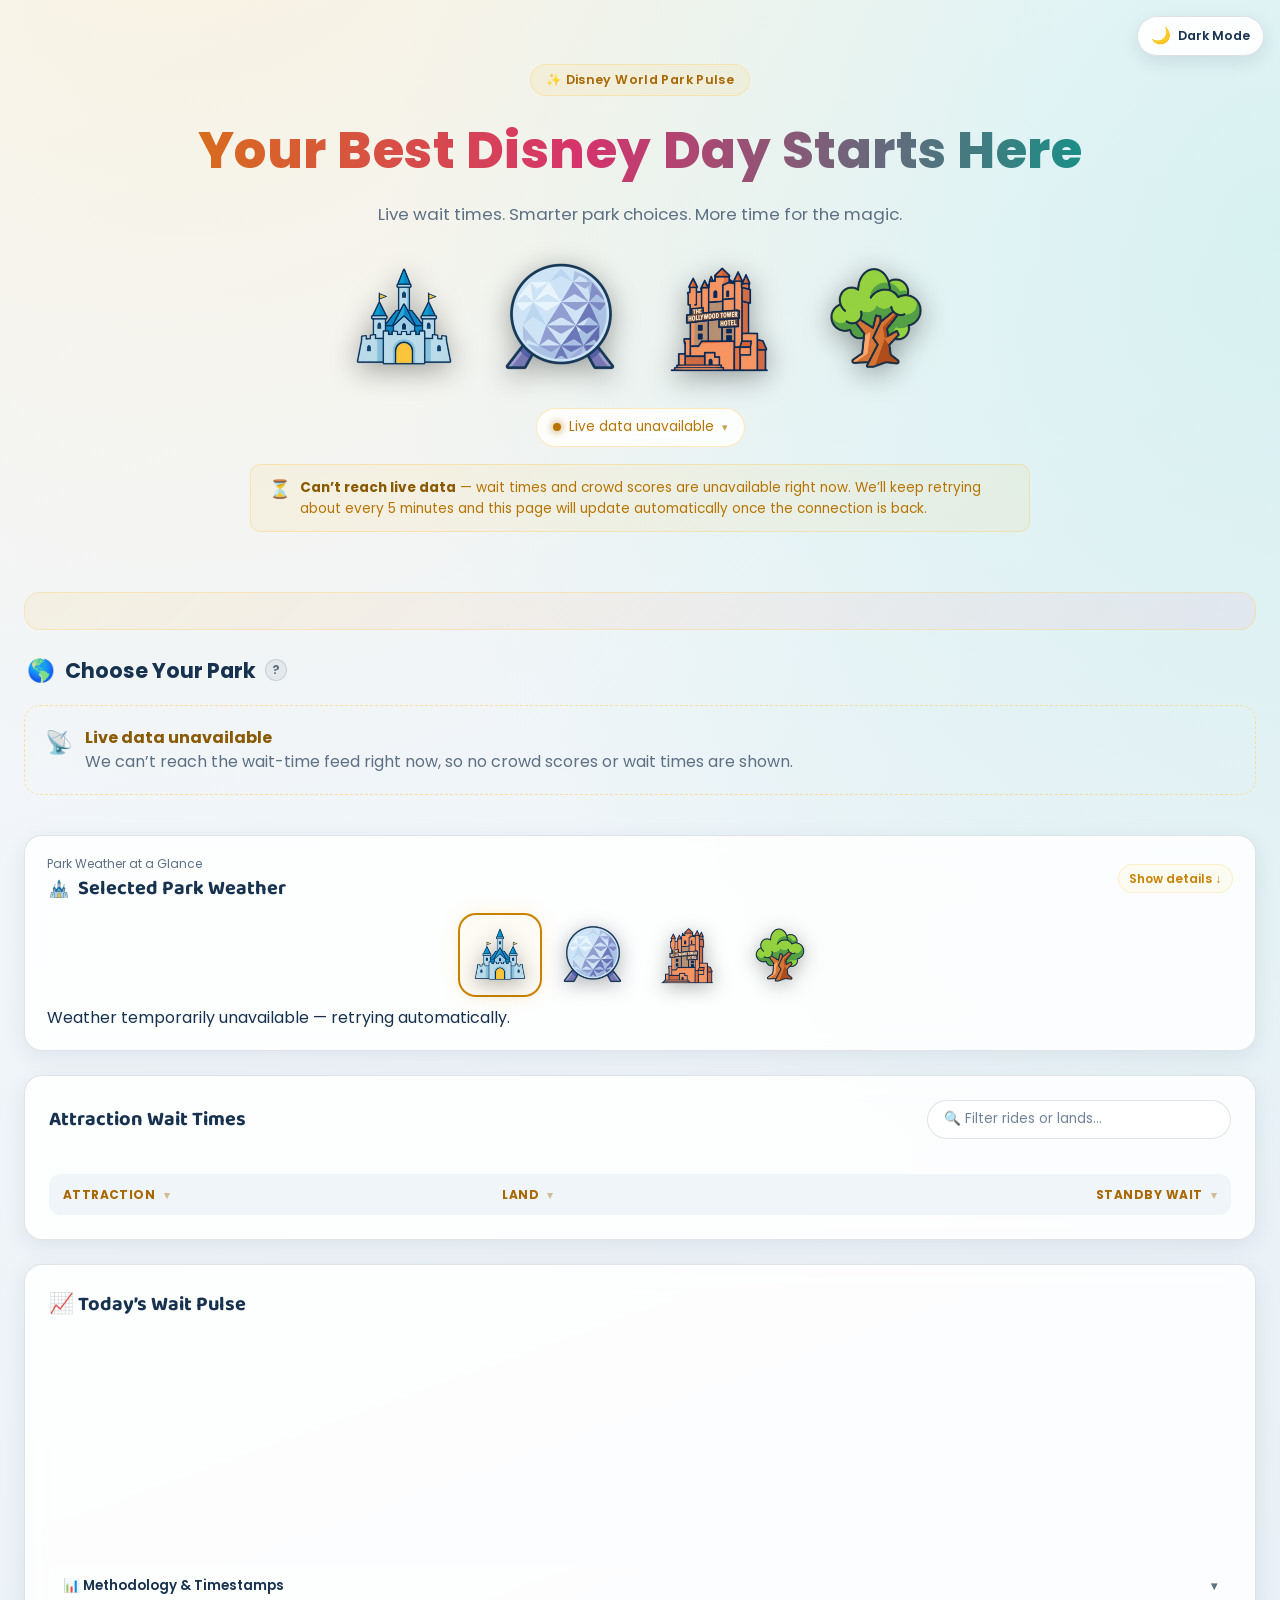
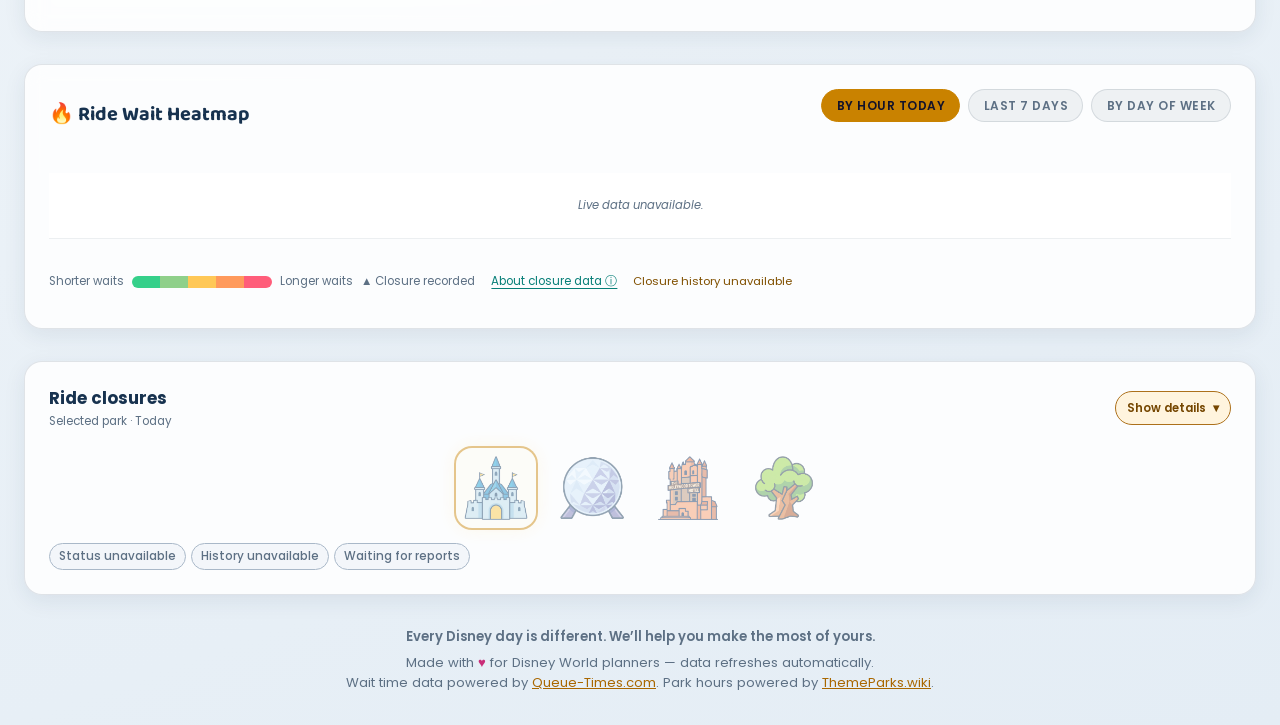
==== commit 6a708535: "Update title and content for Disney World Park Pulse" ====
--- a/index.html
+++ b/index.html
@@ -5,7 +5,7 @@
 <meta name="viewport" content="width=device-width, initial-scale=1.0" />
 <meta name="color-scheme" content="dark light" />
 <script src="assets/js/00-theme-bootstrap.js"></script>
-<title>Disney World Park Pulse | Plan Your Magical Day</title>
+<title>Park Pulse | Plan Your Magical Day</title>
 <script src="https://cdn.jsdelivr.net/npm/chart.js@4.5.1/dist/chart.umd.js"></script>
 <link rel="preconnect" href="https://fonts.googleapis.com">
 <link href="https://fonts.googleapis.com/css2?family=Baloo+2:wght@500;600;700;800&family=Poppins:wght@400;500;600;700;800&display=swap" rel="stylesheet">
@@ -36,9 +36,17 @@
 </button>
 <div class="container">
   <div class="hero">
-    <div class="hero-badge">✨ Live Crowd Intelligence</div>
-    <h1>Disney World Park Pulse</h1>
-    <p class="tagline">Real-time wait times and historical crowd trends across all four Walt Disney World parks — plan your perfect day before you go.</p>
+    <div class="hero-badge">✨ Disney World Park Pulse</div>
+
+    <h1>
+      <span class="hero-title-line hero-title-warm">Your Best Disney Day</span>
+      <span class="hero-title-line hero-title-cool">Starts Here</span>
+    </h1>
+
+    <p class="tagline">
+      <span>Live wait times. Smarter park choices.</span>
+      <span>More time for the magic.</span>
+    </p>
     <div class="hero-park-strip" id="heroParkStrip">
       <button type="button" class="park-select-btn" data-park-key="magic_kingdom" onclick="selectPark('magic_kingdom', this)">
         <img src="images/MKEmoji_1_1023x1023.png" alt="Magic Kingdom emoji" />
@@ -72,7 +80,7 @@
 
   <div class="section-label">
     <div class="section-label-left">
-      <span class="emoji">🎢</span> Choose Your Park
+      <span class="emoji">🌎</span> Choose Your Park
       <div class="info-btn-wrap">
         <div class="info-btn" id="crowdInfoBtn" onclick="toggleInfoPopover(event)">?</div>
         <div class="info-popover" id="crowdInfoPopover">
@@ -123,7 +131,7 @@
 
     <div class="panel">
       <div class="panel-header">
-        <h2>📈 Average Waits: Today vs. Typical</h2>
+        <h2>📈 Today’s Wait Pulse</h2>
       </div>
       <div class="panel-park-strip" id="chartPanelParkStrip"></div>
       <div class="chart-wrap">
@@ -367,12 +375,10 @@
 
 
 <script id="park-closure-visuals" src="assets/js/90-closure-history.js"></script>
-
-
-
-
 <script id="verified-park-event-catalog" src="assets/js/100-event-catalog.js"></script>
 <script id="park-card-event-details" src="assets/js/110-event-details.js"></script>
-
+<link rel="stylesheet" href="assets/css/160-history-calendar.css">
+<script src="assets/js/120-history-calendar.js"></script>
+<link rel="stylesheet" href="assets/css/170-header-layout.css">
 </body>
 </html>
--- a/assets/css/50-closure-panels.css
+++ b/assets/css/50-closure-panels.css
@@ -21,3 +21,285 @@
 [data-theme="light"] .pc-inline-warning{color:#805000}[data-theme="light"] .pc-count-chip,[data-theme="light"] .pc-subtle-tag{background:#f3f6fa;border-color:#a9b8c8}[data-theme="light"] .pc-state.is-open{color:#14603d}[data-theme="light"] .pc-count-chip.is-closed,[data-theme="light"] .pc-state.is-closed{color:#a91e36}[data-theme="light"] .pc-action:hover,[data-theme="light"] .pc-period-tab:hover,[data-theme="light"] .pc-current-ride:hover{filter:brightness(.97)}
 @media(max-width:500px){.pc-ride-row>summary{grid-template-columns:minmax(0,1fr) auto;gap:.25rem .4rem}.pc-row-count{grid-column:1;font-size:.68rem}.pc-row-action{grid-column:2;grid-row:1/3}.pc-current-list{grid-template-columns:1fr}.pc-card-cue{font-size:.69rem}.pc-card-title{font-size:1rem}.pc-count-chip{font-size:.68rem}.pc-dialog-heading h3{font-size:.9rem}}
 @media(prefers-reduced-motion:reduce){.pc-action,.pc-period-tab{transition:none}}
+
+
+/* Park-wide chart interruption details. Existing closure card rules above stay intact. */
+.pc-chart-note-park{font-size:.76rem;min-width:0;max-width:100%}
+.pc-chart-note-park [hidden]{display:none!important}
+.pc-chart-controls-park{justify-content:space-between;gap:.25rem .75rem;margin:.5rem 0}
+.pc-chart-marker-key{display:inline-flex;align-items:center;gap:.4rem;color:var(--text-muted);font-size:.72rem;line-height:1.4}
+.pc-chart-key-dot{display:inline-block;width:12px;height:12px;flex:0 0 12px;border-radius:50%;background:#ff5d7a;border:2px solid var(--card-bg-solid);box-shadow:0 0 0 1px #ff5d7a}
+.pc-chart-note-park .pc-chart-toggle{min-height:44px;gap:.5rem;font-size:.76rem}
+.pc-chart-note-park .pc-chart-toggle input{width:18px;height:18px;flex:0 0 18px}
+.pc-chart-disclosure{display:flex;align-items:center;justify-content:space-between;gap:.7rem;width:100%;min-height:56px;box-sizing:border-box;padding:.7rem .8rem;border:1px solid var(--card-border);border-radius:10px;background:var(--card-bg);color:var(--text);font:inherit;text-align:left;cursor:pointer}
+.pc-chart-disclosure strong{display:block;font-size:.8rem;line-height:1.45;overflow-wrap:anywhere}
+.pc-chart-disclosure small{display:block;font-size:.71rem;color:var(--text-muted);line-height:1.5;margin-top:.15rem}
+.pc-chart-disclosure[aria-expanded="true"]{border-color:var(--teal)}
+.pc-chart-detail-panel{margin-top:.5rem;border:1px solid var(--card-border);border-radius:10px;padding:.75rem;min-width:0;box-sizing:border-box;background:var(--card-bg)}
+.pc-chart-detail-header{display:flex;align-items:center;justify-content:space-between;flex-wrap:wrap;gap:.35rem .6rem}
+.pc-chart-detail-header h4{margin:0;font-size:.84rem;line-height:1.5;color:var(--text);overflow-wrap:anywhere}
+.pc-chart-context{font-size:.7rem;line-height:1.6;color:var(--text-muted);margin:.4rem 0 .7rem}
+.pc-chart-ride-list{display:flex;flex-direction:column;gap:.6rem}
+.pc-chart-ride{padding:.7rem;border:1px solid var(--card-border);border-radius:9px;background:var(--card-bg-solid);min-width:0}
+.pc-chart-ride-heading{display:flex;align-items:flex-start;justify-content:space-between;flex-wrap:wrap;gap:.35rem .5rem}
+.pc-chart-ride-heading h5{font:600 .8rem/1.5 'Poppins',sans-serif;margin:0;min-width:0;color:var(--text);overflow-wrap:anywhere}
+.pc-chart-ride-heading .pc-state{font-size:.66rem;line-height:1.4}
+.pc-chart-single-episode,.pc-chart-episodes{font-size:.73rem;line-height:1.65;color:var(--text);margin:.4rem 0;overflow-wrap:anywhere}
+.pc-chart-episodes{padding-left:1.1rem}.pc-chart-episodes li+li{margin-top:.35rem}
+.pc-chart-note-park button:not(.pc-chart-disclosure){font:inherit;font-size:.74rem;line-height:1.4;min-height:44px;box-sizing:border-box;cursor:pointer;border-radius:8px;padding:.5rem .65rem}
+.pc-chart-episodes-toggle{display:flex;align-items:center;justify-content:space-between;gap:.6rem;width:100%;margin-top:.4rem;border:1px solid var(--card-border);background:var(--card-bg);color:var(--text);text-align:left}
+.pc-chart-history{display:flex;align-items:center;justify-content:space-between;gap:.6rem;width:100%;margin-top:.45rem;border:1px solid var(--teal);background:rgba(76,214,192,.06);color:var(--teal);text-align:left}
+.pc-chart-all{border:1px solid var(--card-border);background:var(--card-bg-solid);color:var(--teal)}
+.pc-chart-close{margin-top:.6rem;border:1px solid var(--card-border);background:transparent;color:var(--text-muted);width:100%}
+.pc-chart-about{border-top:1px solid var(--card-border);margin-top:.7rem;padding-top:.4rem;color:var(--text-muted);font-size:.72rem}
+.pc-chart-about>summary{display:flex;align-items:center;min-height:44px;cursor:pointer;color:var(--teal)}
+.pc-chart-about p{font-size:.7rem;line-height:1.6;margin:.4rem 0;overflow-wrap:anywhere}
+.pc-chart-note-park button:hover{border-color:var(--teal)}
+.pc-chart-note-park button:focus-visible,.pc-chart-note-park input:focus-visible,.pc-chart-detail-panel:focus-visible,.pc-chart-about>summary:focus-visible{outline:2px solid var(--teal);outline-offset:3px}
+[data-theme="light"] .pc-chart-key-dot{background:#a91e36;box-shadow:0 0 0 1px #a91e36}
+[data-theme="light"] .pc-chart-disclosure,[data-theme="light"] .pc-chart-detail-panel{background:#f5f8fc;border-color:#b9c7d6}
+[data-theme="light"] .pc-chart-disclosure[aria-expanded="true"]{border-color:var(--teal)}
+@media(max-width:600px){.pc-chart-controls-park{align-items:flex-start;flex-direction:column;gap:.1rem}.pc-chart-disclosure{padding:.65rem .7rem}.pc-chart-detail-panel{padding:.6rem}.pc-chart-ride{padding:.6rem}.pc-chart-detail-header{align-items:flex-start}.pc-chart-all{width:100%}.pc-chart-ride-heading{flex-direction:column;align-items:flex-start}}
+
+/* Keep the park-wide trend popup inside the visible viewport. */
+#parkWaitModalOverlay {
+  box-sizing: border-box;
+  height: 100vh;
+  height: 100dvh;
+  padding: 12px;
+  padding-top: max(12px, env(safe-area-inset-top));
+  padding-bottom: max(12px, env(safe-area-inset-bottom));
+  overflow: hidden;
+}
+
+#parkWaitModalOverlay .ride-modal {
+  display: flex;
+  flex-direction: column;
+  min-height: 0;
+  max-height: 100%;
+  overflow: hidden;
+}
+
+/* Title and close button stay outside the scrolling content. */
+#parkWaitModalOverlay .ride-modal-header {
+  flex: 0 0 auto;
+}
+
+/* Only the modal body scrolls. */
+#parkWaitModalOverlay .ride-modal-body {
+  flex: 1 1 auto;
+  min-height: 0;
+  min-width: 0;
+  overflow-y: auto;
+  overflow-x: hidden;
+  overscroll-behavior-y: contain;
+  -webkit-overflow-scrolling: touch;
+}
+
+@media (max-width: 600px) {
+  #parkWaitModalOverlay .ride-modal-header {
+    padding: 0.85rem 0.9rem;
+    align-items: center;
+  }
+
+  #parkWaitModalOverlay .ride-modal-close {
+    width: 44px;
+    height: 44px;
+    flex-shrink: 0;
+  }
+
+  #parkWaitModalOverlay .ride-modal-body {
+    padding: 0.85rem 0.9rem 1rem;
+  }
+
+  /* Keep all three metrics, but use the width more efficiently. */
+  #parkWaitModalOverlay .ride-modal-stats {
+    grid-template-columns: repeat(3, minmax(0, 1fr));
+    gap: 0.4rem;
+    margin-bottom: 0.9rem;
+  }
+
+  #parkWaitModalOverlay .ride-modal-stat {
+    min-width: 0;
+    padding: 0.55rem 0.35rem;
+  }
+
+  #parkWaitModalOverlay .ride-modal-stat-label {
+    font-size: 0.6rem;
+    letter-spacing: 0.02em;
+  }
+
+  #parkWaitModalOverlay .ride-modal-stat-value {
+    font-size: 1rem;
+    line-height: 1.3;
+    overflow-wrap: anywhere;
+  }
+}
+
+/* Closure details: stronger visual hierarchy in both themes.
+   Append after the existing closure styles; this is not a full stylesheet. */
+.pc-chart-note-park {
+  --pc-detail-bg: #112c44;
+  --pc-detail-border: #668da5;
+  --pc-detail-accent: #65ddce;
+  --pc-detail-text: #f5f9fd;
+  --pc-detail-muted: #c0d2e0;
+  --pc-detail-card-bg: #21435e;
+  --pc-detail-card-border: #7895a9;
+  --pc-detail-action-bg: #17374d;
+  --pc-detail-shadow: 0 8px 22px rgba(0, 0, 0, .22);
+}
+
+[data-theme="light"] .pc-chart-note-park {
+  --pc-detail-bg: #e9f2f8;
+  --pc-detail-border: #819daf;
+  --pc-detail-accent: #066b65;
+  --pc-detail-text: #17324f;
+  --pc-detail-muted: #405a70;
+  --pc-detail-card-bg: #ffffff;
+  --pc-detail-card-border: #a1b7c8;
+  --pc-detail-action-bg: #e6f3f3;
+  --pc-detail-shadow: 0 6px 18px rgba(23, 50, 79, .10);
+}
+
+.pc-chart-note-park .pc-chart-detail-panel {
+  background: var(--pc-detail-bg);
+  border: 1px solid var(--pc-detail-border);
+  border-top: 3px solid var(--pc-detail-accent);
+  border-radius: 12px;
+  box-shadow: var(--pc-detail-shadow);
+  color: var(--pc-detail-text);
+}
+
+.pc-chart-note-park .pc-chart-detail-header {
+  padding-bottom: .65rem;
+  margin-bottom: .6rem;
+  border-bottom: 1px solid var(--pc-detail-border);
+}
+
+.pc-chart-note-park .pc-chart-detail-header h4 {
+  color: var(--pc-detail-text);
+  font-weight: 700;
+  font-size: .88rem;
+}
+
+.pc-chart-note-park .pc-chart-context {
+  color: var(--pc-detail-muted);
+  line-height: 1.65;
+  margin-bottom: .8rem;
+}
+
+.pc-chart-note-park .pc-chart-ride-list {
+  gap: .8rem;
+}
+
+.pc-chart-note-park .pc-chart-ride {
+  background: var(--pc-detail-card-bg);
+  border: 1px solid var(--pc-detail-card-border);
+  border-radius: 10px;
+  box-shadow: 0 2px 6px rgba(0, 0, 0, .08);
+}
+
+.pc-chart-note-park .pc-chart-ride-heading h5 {
+  color: var(--pc-detail-text);
+  font-weight: 700;
+}
+
+.pc-chart-note-park .pc-chart-single-episode,
+.pc-chart-note-park .pc-chart-episodes {
+  color: var(--pc-detail-text);
+}
+
+.pc-chart-note-park button.pc-chart-history {
+  background: var(--pc-detail-action-bg);
+  border-color: var(--pc-detail-accent);
+  color: var(--pc-detail-accent);
+  font-weight: 600;
+}
+
+.pc-chart-note-park .pc-chart-episodes-toggle,
+.pc-chart-note-park .pc-chart-all {
+  background: var(--pc-detail-action-bg);
+  border-color: var(--pc-detail-card-border);
+  color: var(--pc-detail-text);
+}
+
+.pc-chart-note-park .pc-chart-about {
+  border-color: var(--pc-detail-border);
+  color: var(--pc-detail-muted);
+}
+
+.pc-chart-note-park .pc-chart-about p {
+  color: var(--pc-detail-muted);
+}
+
+.pc-chart-note-park .pc-chart-close {
+  border-color: var(--pc-detail-border);
+  color: var(--pc-detail-muted);
+}
+
+/* Neutral closure interiors; red identifies only the outer frames.
+   Replace the previous red/rose palette patch with this block.
+   Keep all layout, modal-sizing and visual-hierarchy rules above it. */
+.pc-chart-note-park {
+  --pc-detail-bg: #112c44;
+  --pc-detail-border: #668da5;
+  --pc-detail-accent: #65ddce;
+  --pc-detail-text: #f5f9fd;
+  --pc-detail-muted: #c0d2e0;
+  --pc-detail-card-bg: #21435e;
+  --pc-detail-card-border: #7895a9;
+  --pc-detail-action-bg: #17374d;
+  --pc-detail-shadow: 0 8px 22px rgba(0, 0, 0, .22);
+  --pc-closure-frame: #e38a9b;
+}
+
+[data-theme="light"] .pc-chart-note-park {
+  --pc-detail-bg: #e9f2f8;
+  --pc-detail-border: #819daf;
+  --pc-detail-accent: #066b65;
+  --pc-detail-text: #17324f;
+  --pc-detail-muted: #405a70;
+  --pc-detail-card-bg: #ffffff;
+  --pc-detail-card-border: #a1b7c8;
+  --pc-detail-action-bg: #e6f3f3;
+  --pc-detail-shadow: 0 6px 18px rgba(23, 50, 79, .10);
+  --pc-closure-frame: #b54a62;
+}
+
+.pc-chart-note-park .pc-chart-detail-panel {
+  border-color: var(--pc-closure-frame);
+  border-top-color: var(--pc-closure-frame);
+}
+
+.pc-chart-note-park .pc-chart-disclosure,
+.pc-chart-note-park .pc-chart-disclosure[aria-expanded="true"],
+.pc-chart-note-park .pc-chart-disclosure:hover {
+  background: var(--card-bg);
+  border-color: var(--pc-closure-frame);
+  color: var(--pc-detail-text);
+}
+
+.pc-chart-note-park .pc-chart-disclosure small {
+  color: var(--pc-detail-muted);
+}
+
+/* Smooth chart-closure disclosures. Wrapper-only rules preserve panel colors/layout. */
+.pc-chart-note-park .pc-chart-panel-motion,
+.pc-chart-note-park .pc-chart-episode-motion {
+  display: flow-root;
+  min-height: 0;
+}
+.pc-chart-note-park .pc-closure-animating {
+  overflow: hidden;
+  overflow: clip;
+  will-change: height, opacity;
+}
+.pc-chart-note-park [data-pc-motion][hidden] {
+  display: none !important;
+}
+@media (prefers-reduced-motion: reduce) {
+  .pc-chart-note-park [data-pc-motion] {
+    will-change: auto;
+  }
+}
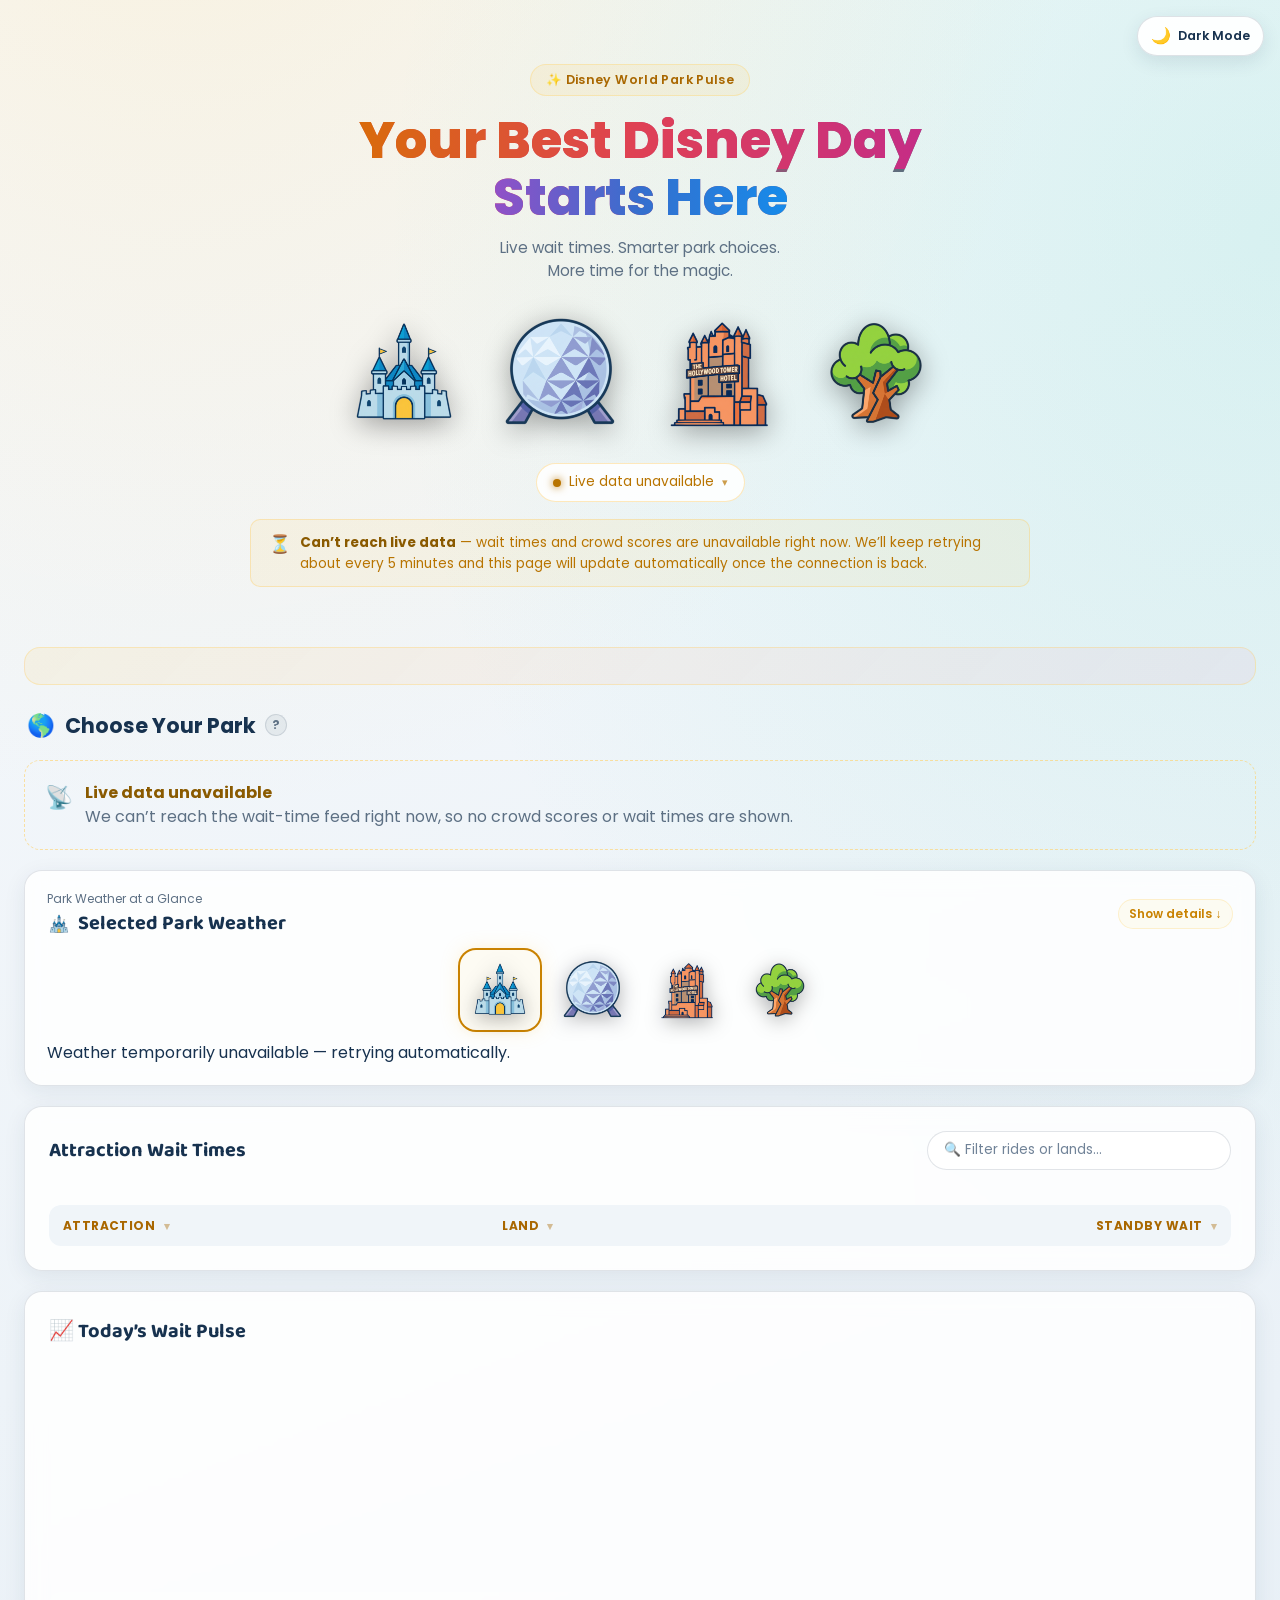
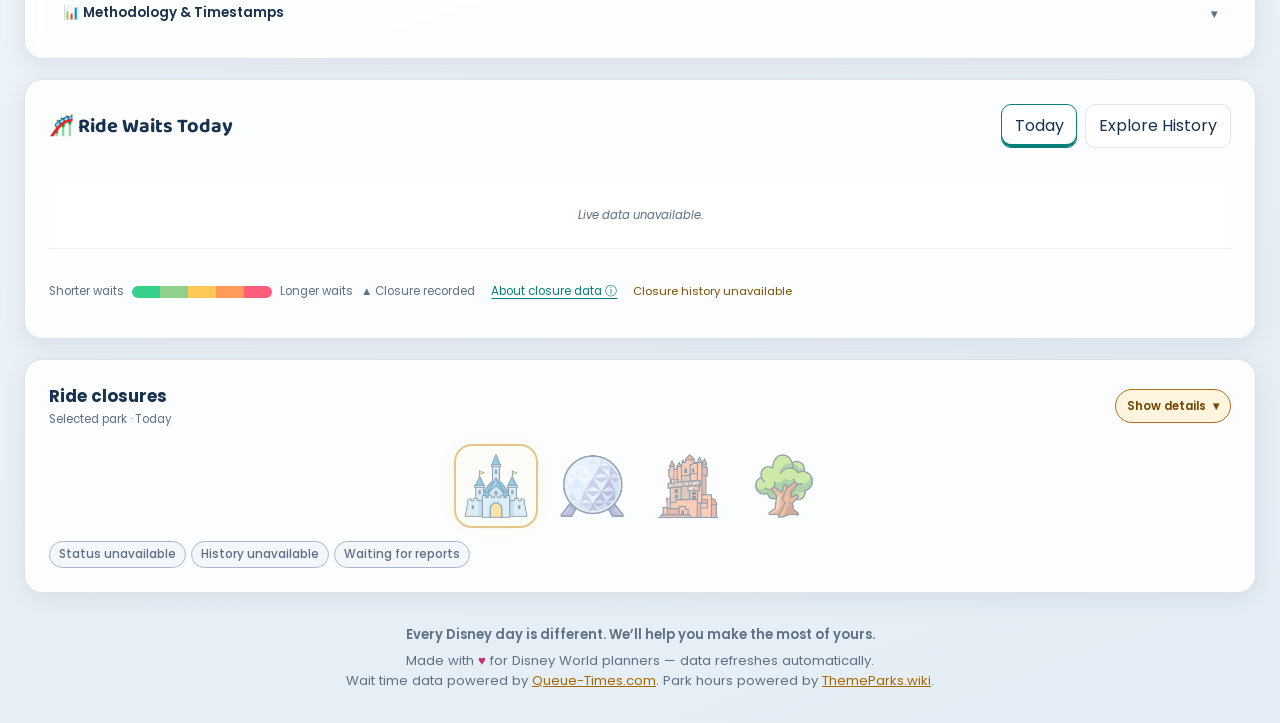
==== commit b73d3207: "Add card score gauge CSS and JS files" ====
--- a/index.html
+++ b/index.html
@@ -372,13 +372,13 @@
   </div>
 </div>
 
-
-
 <script id="park-closure-visuals" src="assets/js/90-closure-history.js"></script>
 <script id="verified-park-event-catalog" src="assets/js/100-event-catalog.js"></script>
 <script id="park-card-event-details" src="assets/js/110-event-details.js"></script>
 <link rel="stylesheet" href="assets/css/160-history-calendar.css">
 <script src="assets/js/120-history-calendar.js"></script>
 <link rel="stylesheet" href="assets/css/170-header-layout.css">
+<link rel="stylesheet" href="assets/css/180-card-score-gauge.css">
+<script src="assets/js/130-card-score-gauge.js"></script>
 </body>
 </html>
--- a/assets/css/160-history-calendar.css
+++ b/assets/css/160-history-calendar.css
@@ -0,0 +1,114 @@
+/* Park Pulse calendar revision 2. Existing queue/modal classes are reused. */
+.heatmap-panel .pp-legacy-title{display:none!important}
+.heatmap-panel [hidden]{display:none!important}
+.pp-sr-only{position:absolute;width:1px;height:1px;padding:0;margin:-1px;overflow:hidden;clip:rect(0,0,0,0);white-space:nowrap;border:0}
+.pp-history-primary,.pp-history-actions,.pp-month-navigation{display:flex;align-items:center;gap:.5rem;flex-wrap:wrap}
+.pp-history-primary button,.pp-history-toolbar button,.pp-history-toolbar select,.pp-month-navigation button,.pp-calendar>button[data-pp-action],.pp-history-list-sort select,.pp-history-list-sort button{font:inherit;color:var(--text,#f5f8fc);border:1px solid var(--card-border,#61758c);border-radius:10px;background:var(--card-bg-solid,#17324f);padding:.55rem .8rem;cursor:pointer}
+.pp-history-primary button[aria-pressed="true"]{border-color:var(--teal,#4cd6c0);box-shadow:inset 0 -3px 0 var(--teal,#4cd6c0)}
+.pp-history-toolbar button:disabled,.pp-month-navigation button:disabled{opacity:.4;cursor:not-allowed}
+.pp-history-primary button:focus-visible,.pp-history-toolbar :focus-visible,.pp-month-navigation button:focus-visible,#ppCalendar button:focus-visible,#ppDayOverview button:focus-visible,#ppDayOverview input:focus-visible,#ppDayOverview select:focus-visible,#ppLegacyPatterns summary:focus-visible,#ppHistoryInfo summary:focus-visible{outline:2px solid var(--teal,#4cd6c0);outline-offset:3px}
+.pp-history-toolbar{display:flex;align-items:end;justify-content:space-between;gap:.8rem;flex-wrap:wrap;margin:1rem 0 .5rem}
+.pp-history-select{display:grid;gap:.25rem;font-size:.8rem;max-width:100%;min-width:0}
+.pp-history-select select{max-width:100%;width:min(100%,25rem)}
+.pp-history-actions{font-size:.8rem}
+.pp-history-info{margin:.25rem 0 .5rem;color:var(--text-muted)}
+.pp-history-info>summary{cursor:pointer;list-style:none;display:flex;justify-content:flex-end;padding:2px}
+.pp-history-info>summary::-webkit-details-marker{display:none}
+.pp-history-info .info-btn{width:24px;height:24px;font-size:.8rem}
+.pp-history-info-body{padding:.75rem .85rem;border:1px solid var(--card-border);background:var(--card-bg-solid);border-radius:10px;font-size:.76rem;line-height:1.6;margin-top:.5rem}
+.pp-history-info-body p+p{margin-top:.55rem}
+.pp-month-navigation{flex-wrap:nowrap;justify-content:space-between;width:100%;margin:.4rem 0 .6rem}
+.pp-month-navigation h3{min-width:0;text-align:center;margin:0;font-size:1.05rem;color:var(--text)}
+.pp-month-navigation button{min-width:34px;min-height:40px}
+.pp-calendar{display:grid;grid-template-columns:repeat(7,minmax(0,1fr));gap:.45rem;margin-top:0}
+.pp-weekday{text-align:center;font-size:.75rem;color:var(--text-muted,#a9bdd4);padding:.3rem 0}
+.pp-calendar-cell{display:flex;min-width:0;min-height:100px;flex-direction:column;align-items:stretch;justify-content:space-between;gap:.25rem;border:1px solid var(--card-border,#61758c);border-radius:10px;padding:.6rem;color:#102a43;font:inherit}
+#ppCalendar>button.pp-calendar-cell{background:var(--pp-band);color:#102a43;text-align:left;border-color:transparent;padding:.6rem;cursor:pointer}
+.pp-calendar-cell time{font-size:.85rem;font-weight:600}
+.pp-cell-value{display:block;width:100%;min-width:0;font-weight:800;line-height:1.15}
+.pp-cell-number{display:block;width:100%;max-width:100%;font-size:1.2rem;font-weight:800;font-variant-numeric:tabular-nums;white-space:nowrap;line-height:1.2}
+.pp-cell-unit{display:block;font-weight:500;font-size:.65rem;line-height:1.3;margin-top:1px}
+.pp-cell-partial{font-size:.62rem;line-height:1.25;overflow-wrap:anywhere}
+#ppCalendar button[aria-pressed="true"]{outline:3px solid var(--text,#f5f8fc);outline-offset:1px;box-shadow:inset 0 0 0 2px #102a43}
+.pp-band-short{--pp-band:#35d08a}.pp-band-medium{--pp-band:#8fd08a}.pp-band-long{--pp-band:#ffc857}.pp-band-longer{--pp-band:#ff9a5c}.pp-band-longest{--pp-band:#ff5d7a}
+.pp-band-none{color:var(--text-muted,#a9bdd4);background:var(--card-bg-solid,#17324f)}
+.pp-future{opacity:.6}.pp-future .pp-cell-value{font-size:.75rem;font-weight:500}
+.pp-history-legend{display:flex;flex-wrap:wrap;gap:.35rem;margin-top:.8rem;font-size:.7rem}
+.pp-history-legend span{border-radius:5px;padding:.25rem .4rem;background:var(--pp-band,var(--card-bg-solid,#17324f));color:#102a43}
+.pp-history-legend .pp-band-none{color:var(--text-muted,#a9bdd4)}
+.pp-calendar>.pp-history-message,.pp-calendar>[data-pp-action]{grid-column:1/-1}
+.pp-history-message{background:var(--card-bg-solid,#17324f);border:1px solid var(--card-border,#61758c);border-radius:10px;padding:1rem;line-height:1.6;color:var(--text,#f5f8fc)}
+#ppDayOverview{margin-top:1.3rem}
+.pp-history-list-header h3{font-family:'Baloo 2','Poppins',sans-serif;color:var(--text);font-size:1.15rem;margin:0 0 .3rem;line-height:1.35}
+.pp-history-list-header p{font-size:.8rem;color:var(--text-muted);margin-bottom:.7rem}
+.pp-history-filter-label{display:block;margin-bottom:.7rem}
+#ppHistoryFilter{width:100%;border:1px solid var(--card-border);background:var(--card-bg-solid);color:var(--text);border-radius:999px;padding:.55rem .85rem;font:inherit;font-size:.85rem}
+#ppHistoryFilter::placeholder{color:var(--text-muted)}
+.pp-history-list-sort{display:flex;align-items:center;gap:.4rem;flex-wrap:wrap;margin-bottom:.7rem;color:var(--text-muted);font-size:.75rem}
+.pp-history-list-sort select,.pp-history-list-sort button{font:inherit;min-height:36px;padding:.35rem .5rem;border-radius:8px}
+.pp-history-list-sort select{flex:1;min-width:85px}
+.pp-history-table{width:100%;table-layout:fixed;border-collapse:collapse}
+.pp-history-table th:first-child{width:55%}.pp-history-table th:nth-child(2){width:20%}.pp-history-table th:last-child{width:25%}
+.pp-history-table .pp-history-ride-name{font:inherit;color:inherit;border:0;background:none;text-align:left;padding:0;cursor:pointer;line-height:1.4}
+.pp-history-table td{vertical-align:middle;overflow-wrap:anywhere}
+.pp-history-table .wait-pill{white-space:nowrap;font-variant-numeric:tabular-nums}
+.pp-history-table .pp-empty-rows{padding:1.5rem .8rem;text-align:center;color:var(--text-muted)}
+.pp-history-table-container{max-height:480px;overflow-y:auto;overflow-x:hidden;border-radius:12px}
+#ppLegacyPatterns{margin-top:1.5rem;border-top:1px solid var(--card-border,#61758c);padding-top:1rem}
+#ppLegacyPatterns>summary{cursor:pointer;font-size:.85rem;padding:.4rem 0}#ppLegacyBody>.heatmap-tabs{margin:.7rem 0}
+#ppSharedHistoryNote{font-size:.72rem;color:var(--text-muted);line-height:1.5;margin-top:.8rem}
+#ppSharedHistoryNote p+p{margin-top:.4rem}
+#ppSharedHistoryNote[hidden]{display:none!important}
+@media(max-width:600px){
+ .pp-history-toolbar{align-items:stretch}.pp-history-select,.pp-history-select select{width:100%}.pp-history-actions{width:100%;justify-content:space-between}
+ .pp-calendar{gap:.25rem}.pp-calendar-cell,#ppCalendar>button.pp-calendar-cell{min-height:88px;padding:.35rem .2rem;border-radius:7px}
+ .pp-calendar-cell time{font-size:.72rem}.pp-cell-number{font-size:clamp(.8rem,3.3vw,1.1rem)}.pp-cell-unit{font-size:.58rem}.pp-cell-partial{font-size:.53rem}.pp-weekday{font-size:.63rem}.pp-future .pp-cell-value{font-size:.6rem}
+ #ppHistoryFilter{font-size:16px}
+ .pp-history-table{font-size:.84rem}.pp-history-table th.pp-history-land,.pp-history-table td.pp-history-land{display:none}
+ .pp-history-table th:first-child{width:65%}.pp-history-table th:last-child{width:35%}
+ .pp-history-table th{padding:.6rem .4rem;font-size:.66rem;letter-spacing:.025em;white-space:normal}
+ .pp-history-table td{padding:.6rem .4rem}
+ .pp-history-table tr.ride-row td:first-child strong{display:block;font-size:.85rem;line-height:1.4}
+ .pp-history-table .queue-mobile-land{display:block;font-size:.72rem;line-height:1.35;color:var(--text-muted);margin-top:.15rem}
+ .pp-history-table .wait-pill{padding:.25rem .45rem;font-size:.78rem}
+ .pp-history-table-container{max-height:65vh}
+}
+@media(prefers-reduced-motion:reduce){.pp-calendar-cell{transition:none;animation:none}}
+/* Anchor the information icon to the history card. */
+.heatmap-panel {
+  position: relative;
+}
+
+/* Leave room for the icon beside the heading. */
+#ppHistoryTitle {
+  padding-right: 2.5rem;
+}
+
+/* Remove the disclosure's empty row when collapsed. */
+.pp-history-info {
+  position: static;
+  margin: 0;
+}
+
+/* Move only the clickable icon—not the expanded content. */
+.pp-history-info > summary {
+  position: absolute;
+  top: 1.5rem;
+  right: 1.5rem;
+  z-index: 3;
+  display: inline-flex;
+  align-items: center;
+  justify-content: center;
+  width: 28px;
+  height: 28px;
+  margin: 0;
+  padding: 2px;
+}
+
+/* Match the card's existing mobile padding. */
+@media (max-width: 600px) {
+  .pp-history-info > summary {
+    top: 1rem;
+    right: 0.75rem;
+  }
+}
--- a/assets/css/170-header-layout.css
+++ b/assets/css/170-header-layout.css
@@ -0,0 +1,138 @@
+/* =========================================================
+   Park Pulse Header and Section Layout
+   ========================================================= */
+
+:root {
+  --card-gap: 1.25rem;
+}
+
+/* ---------------------------------------------------------
+   Hero Headline — All Screen Sizes
+   --------------------------------------------------------- */
+
+.hero h1 {
+  font-size: clamp(1.35rem, 7vw, 3.2rem);
+  font-weight: 800;
+  line-height: 1.12;
+  letter-spacing: 0;
+  white-space: normal;
+  margin-bottom: 0.65rem;
+
+  /* Each line supplies its own gradient. */
+  background: none;
+  -webkit-background-clip: initial;
+  background-clip: initial;
+  -webkit-text-fill-color: initial;
+  color: var(--text);
+}
+
+.hero h1 .hero-title-line {
+  display: block;
+  width: fit-content;
+  max-width: 100%;
+  margin-inline: auto;
+
+  -webkit-background-clip: text;
+  background-clip: text;
+  -webkit-text-fill-color: transparent;
+  color: transparent;
+}
+
+/* Your Best Disney Day — vivid orange, coral, and pink. */
+[data-theme="light"] .hero h1 .hero-title-warm {
+  background-image: linear-gradient(
+    90deg,
+    #d96b0b 0%,
+    #df4055 50%,
+    #c52d86 100%
+  );
+}
+
+/* Starts Here — vibrant purple, blue, and teal. */
+[data-theme="light"] .hero h1 .hero-title-cool {
+  background-image: linear-gradient(
+    90deg,
+    #9250c7 0%,
+    #356fce 50%,
+    #168bea 100%
+  );
+}
+
+/* ---------------------------------------------------------
+   Supporting Description — All Screen Sizes
+   --------------------------------------------------------- */
+
+.hero p.tagline {
+  font-size: clamp(0.85rem, 2.3vw, 0.95rem);
+  line-height: 1.5;
+  font-weight: 400;
+  letter-spacing: 0;
+  max-width: 32rem;
+  margin: 0.45rem auto 0;
+  padding: 0 0.25rem;
+}
+
+.hero p.tagline > span {
+  display: block;
+}
+
+/* ---------------------------------------------------------
+   Compact Mobile Header Spacing
+   --------------------------------------------------------- */
+
+@media (max-width: 600px) {
+  .hero {
+    padding: 1.5rem 0 0.5rem;
+    margin-bottom: 0.65rem;
+  }
+
+  .best-park-banner {
+    margin-top: 0;
+    margin-bottom: 0.75rem;
+  }
+}
+
+/* ---------------------------------------------------------
+   Consistent Card and Section Spacing
+   --------------------------------------------------------- */
+
+.container > #parkGrid {
+  gap: var(--card-gap);
+  margin-bottom: 0;
+}
+
+.container > #weatherPanel,
+.container > .content-grid,
+.container > .heatmap-panel,
+.container > #pcAvailabilityPanel {
+  margin-top: var(--card-gap);
+  margin-bottom: 0;
+}
+
+.container > .content-grid {
+  gap: var(--card-gap);
+}
+
+.container > .content-grid > .panel {
+  margin-top: 0;
+  margin-bottom: 0;
+}	
+
+/* Brighter headline gradients for dark mode only. */
+[data-theme="dark"] .hero h1 .hero-title-warm {
+  background-image: linear-gradient(
+    90deg,
+    #ffbd69 0%,
+    #ff917b 50%,
+    #ff80ad 100%
+  );
+}
+
+[data-theme="dark"] .hero h1 .hero-title-cool {
+  background-image: linear-gradient(
+    90deg,
+    #c3a0ff 0%,
+    #8fc7ff 50%,
+    #75e0d1 100%
+  );
+}
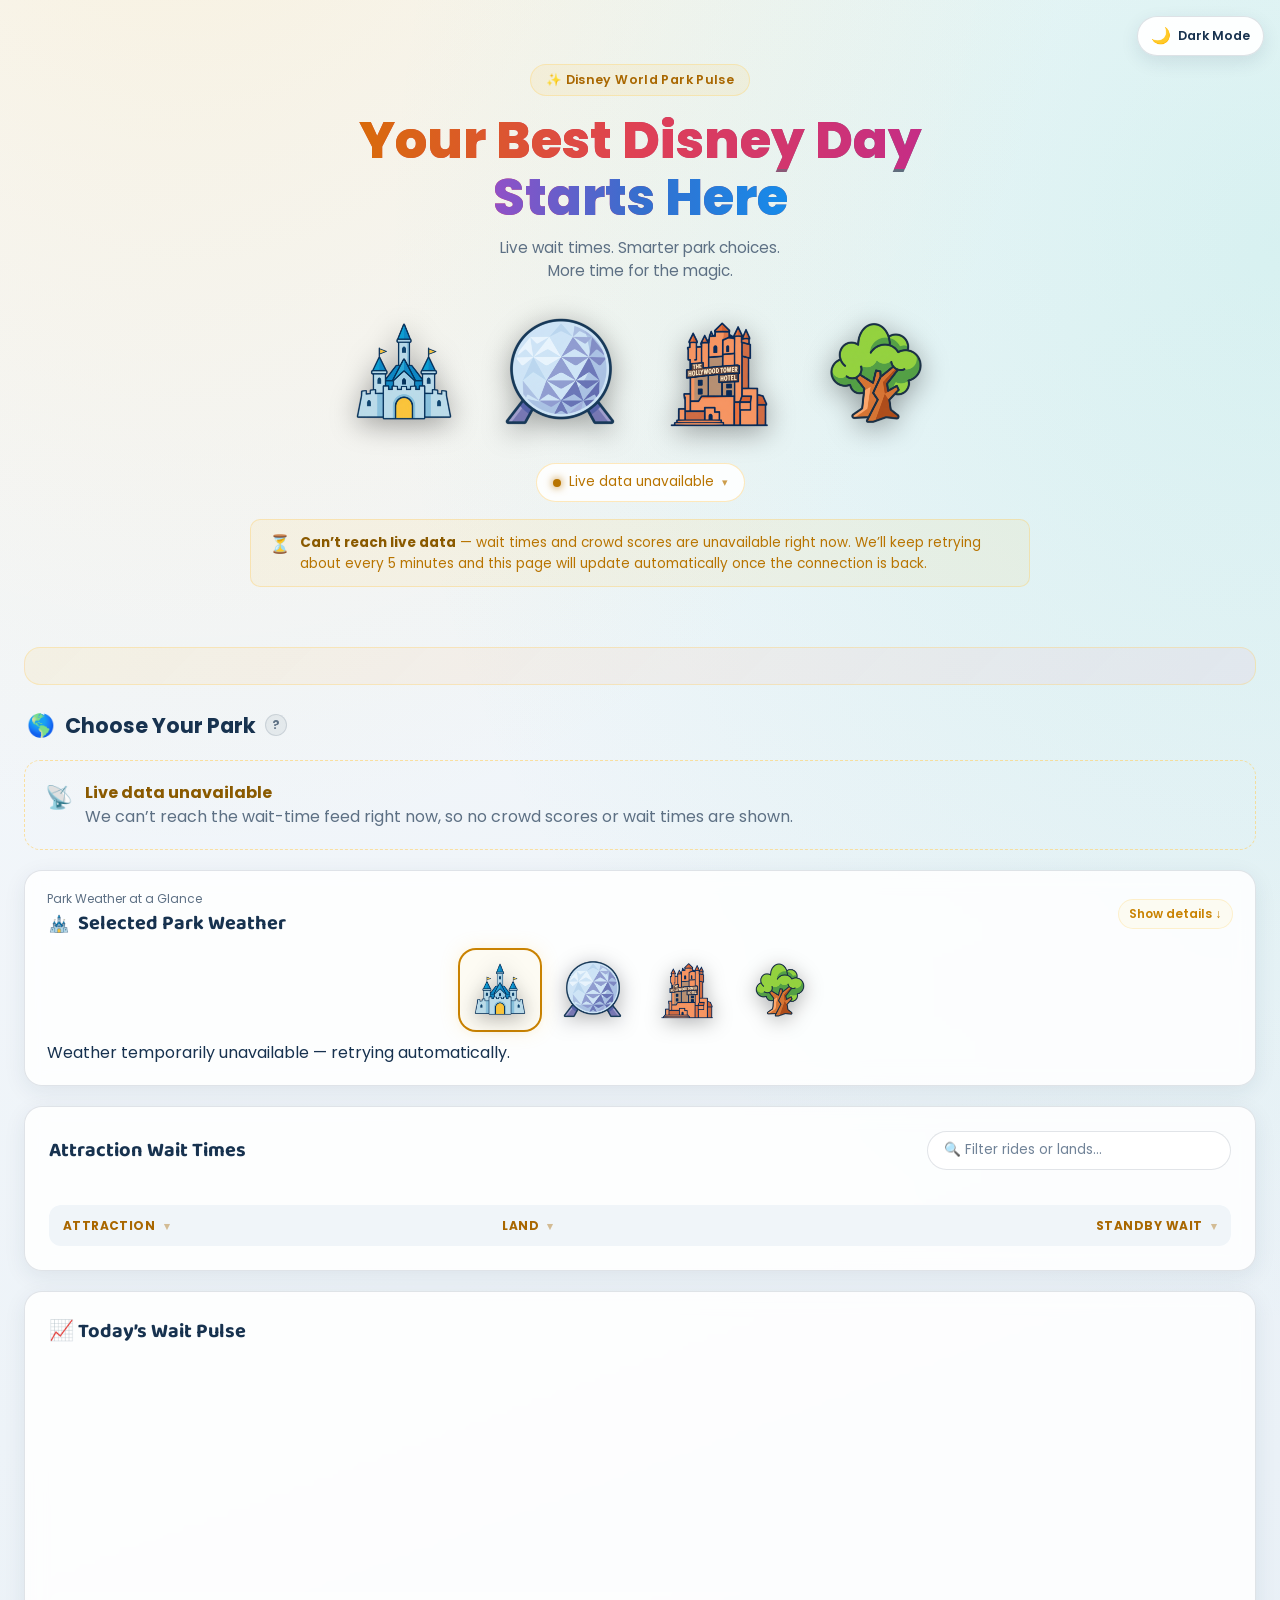
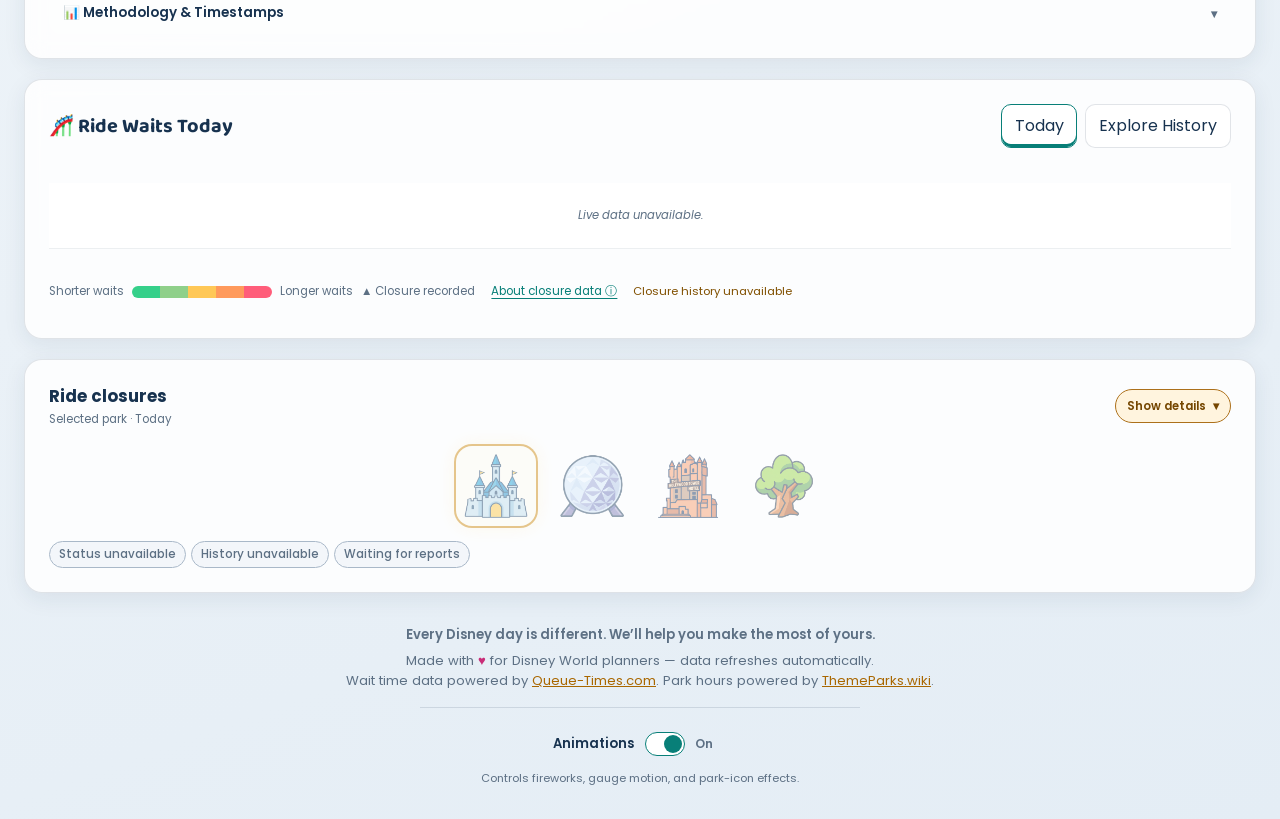
==== commit 7b848e0b: "Enhance SEO and social media metadata in index.html Added various meta tags for SEO and social media" ====
--- a/index.html
+++ b/index.html
@@ -5,7 +5,54 @@
 <meta name="viewport" content="width=device-width, initial-scale=1.0" />
 <meta name="color-scheme" content="dark light" />
 <script src="assets/js/00-theme-bootstrap.js"></script>
+<script src="assets/js/150-animations-preference.js"></script>
 <title>Park Pulse | Plan Your Magical Day</title>
+<!-- Browser tab icons -->
+<link rel="icon" href="images/favicon.ico">
+<link rel="icon" type="image/png" sizes="16x16"
+      href="images/favicon-16x16.png">
+<link rel="icon" type="image/png" sizes="32x32"
+      href="images/favicon-32x32.png">
+
+<!-- Apple home-screen icon -->
+<link rel="apple-touch-icon" sizes="180x180"
+      href="images/apple-touch-icon.png">
+
+<!-- Site name and Android/browser icon metadata -->
+<link rel="manifest" href="site.webmanifest">
+
+<!-- Page description -->
+<meta name="description"
+      content="Explore live Disney World attraction wait times, park comparisons, weather, and recorded ride interruptions with Park Pulse.">
+
+<!-- Open Graph link previews -->
+<meta property="og:type" content="website">
+<meta property="og:site_name" content="Disney World Park Pulse">
+<meta property="og:title"
+      content="Park Pulse | Your Best Disney Day Starts Here">
+<meta property="og:description"
+      content="Live wait times. Smarter park choices. More time for the magic.">
+<meta property="og:url"
+      content="https://jacocksr.github.io/disney-busyness-monitor/">
+<meta property="og:image"
+      content="https://jacocksr.github.io/disney-busyness-monitor/images/park-pulse-social.png">
+<meta property="og:image:type" content="image/png">
+<meta property="og:image:width" content="1200">
+<meta property="og:image:height" content="630">
+<meta property="og:image:alt"
+      content="Promotional graphic for Disney World Park Pulse.">
+
+<!-- Large-image preview for X and compatible services -->
+<meta name="twitter:card" content="summary_large_image">
+<meta name="twitter:title"
+      content="Park Pulse | Your Best Disney Day Starts Here">
+<meta name="twitter:description"
+      content="Live wait times. Smarter park choices. More time for the magic.">
+<meta name="twitter:image"
+      content="https://jacocksr.github.io/disney-busyness-monitor/images/park-pulse-social.png">
+<meta name="twitter:image:alt"
+      content="Promotional graphic for Disney World Park Pulse.">
+
 <script src="https://cdn.jsdelivr.net/npm/chart.js@4.5.1/dist/chart.umd.js"></script>
 <link rel="preconnect" href="https://fonts.googleapis.com">
 <link href="https://fonts.googleapis.com/css2?family=Baloo+2:wght@500;600;700;800&family=Poppins:wght@400;500;600;700;800&display=swap" rel="stylesheet">
@@ -188,7 +235,7 @@
 
   
 <details class="panel pc-panel" id="pcAvailabilityPanel" data-smooth-expand>
- <summary id="pcClosureSummary"><span class="pc-card-title">Ride closures<small>Loading current status and recorded interruptions</small></span><span class="pc-card-cue">View details ▾</span></summary>
+ <summary id="pcClosureSummary"><span class="pc-card-title">Ride Closures<small>Loading current status and recorded interruptions</small></span><span class="pc-card-cue">View details ▾</span></summary>
  <div id="pcAvailabilityBody" data-disclosure-content></div>
 </details>
 <footer>
@@ -380,5 +427,8 @@
 <link rel="stylesheet" href="assets/css/170-header-layout.css">
 <link rel="stylesheet" href="assets/css/180-card-score-gauge.css">
 <script src="assets/js/130-card-score-gauge.js"></script>
+<link rel="stylesheet" href="assets/css/190-park-icon-fireworks.css">
+<script src="assets/js/140-park-icon-fireworks.js"></script>
+<link rel="stylesheet" href="assets/css/200-animations-preference.css">
 </body>
 </html>
--- a/assets/css/180-card-score-gauge.css
+++ b/assets/css/180-card-score-gauge.css
@@ -0,0 +1,122 @@
+/* Park Pulse score-only presentation. Surrounding card layout is unchanged. */
+:root { --pp-score-gauge-ready: 1; }
+
+#parkGrid .park-card .score-badge.pp-score-gauge {
+  position: relative;
+  display: block;
+  width: 96px;
+  height: 64px;
+  min-width: 96px;
+  flex: 0 0 auto;
+  padding: 0;
+  margin: 0;
+  border: 0;
+  border-radius: 0;
+  background: none;
+  box-shadow: none;
+  color: var(--text, #f5f8fc);
+  text-align: center;
+  white-space: nowrap;
+  line-height: 1;
+}
+
+#parkGrid .pp-score-gauge .pp-score-dial {
+  display: block;
+  width: 100%;
+  height: 100%;
+  overflow: visible;
+  pointer-events: none;
+}
+
+#parkGrid .pp-score-gauge .pp-score-track {
+  fill: none;
+  stroke: var(--gray, #6b7d94);
+  stroke-width: 9;
+  stroke-linecap: round;
+  opacity: .25;
+}
+
+#parkGrid .pp-score-gauge .pp-score-arc {
+  fill: none;
+  stroke-width: 7;
+  stroke-linecap: round;
+}
+
+#parkGrid .pp-score-gauge .pp-score-stop-green { stop-color: var(--green, #35d08a); }
+#parkGrid .pp-score-gauge .pp-score-stop-yellow { stop-color: var(--yellow, #ffc857); }
+#parkGrid .pp-score-gauge .pp-score-stop-orange { stop-color: #ff9a5c; }
+#parkGrid .pp-score-gauge .pp-score-stop-red { stop-color: var(--red, #ff5d7a); }
+
+#parkGrid .pp-score-gauge .pp-score-wand-outline {
+  fill: none;
+  stroke: var(--card-bg-solid, #17324f);
+  stroke-width: 6;
+  stroke-linecap: round;
+}
+
+#parkGrid .pp-score-gauge .pp-score-wand {
+  fill: none;
+  stroke: var(--text, #f5f8fc);
+  stroke-width: 3.4;
+  stroke-linecap: round;
+}
+
+#parkGrid .pp-score-gauge .pp-score-star-outline {
+  fill: var(--card-bg-solid, #17324f);
+  stroke: var(--card-bg-solid, #17324f);
+  stroke-width: 3.4;
+  stroke-linejoin: round;
+}
+
+#parkGrid .pp-score-gauge .pp-score-star {
+  fill: var(--gold, #ffd166);
+  stroke: var(--text, #f5f8fc);
+  stroke-width: 1;
+  stroke-linejoin: round;
+}
+
+#parkGrid .pp-score-gauge .pp-score-pivot {
+  fill: var(--card-bg-solid, #17324f);
+  stroke: var(--text, #f5f8fc);
+  stroke-width: 1.7;
+}
+
+#parkGrid .pp-score-gauge .pp-score-reading {
+  position: absolute;
+  bottom: 0;
+  left: 0;
+  right: 0;
+  display: block;
+  color: var(--text, #f5f8fc);
+  font-size: .94rem;
+  font-weight: 800;
+  line-height: 1.1;
+  font-variant-numeric: tabular-nums;
+  pointer-events: none;
+}
+
+#parkGrid .pp-score-gauge .pp-score-denominator {
+  color: var(--text-muted, #a9bdd4);
+  font-size: .62rem;
+  font-weight: 500;
+}
+
+#parkGrid .pp-score-gauge[data-status="pending"] .pp-score-pointer,
+#parkGrid .pp-score-gauge[data-status="pending"] .pp-score-pivot,
+#parkGrid .pp-score-gauge[data-status="unavailable"] .pp-score-pointer,
+#parkGrid .pp-score-gauge[data-status="unavailable"] .pp-score-pivot,
+#parkGrid .pp-score-gauge[data-status="unavailable"] .pp-score-arc,
+#parkGrid .pp-score-gauge[data-status="unavailable"] .pp-score-denominator {
+  visibility: hidden;
+}
+
+#parkGrid .pp-score-gauge[data-status="unavailable"] .pp-score-reading {
+  color: var(--text-muted, #a9bdd4);
+  font-size: .82rem;
+  font-weight: 600;
+}
+
+/* Center N/A without reserving space for the hidden / 10. */
+#parkGrid .pp-score-gauge[data-status="unavailable"] .pp-score-denominator {
+  display: none;
+}
--- a/assets/css/190-park-icon-fireworks.css
+++ b/assets/css/190-park-icon-fireworks.css
@@ -0,0 +1,99 @@
+/* Click-local decorative layer. No existing image, button, or card layout changes. */
+:root { --pp-park-fireworks-ready: 1; }
+
+.pp-park-firework {
+  --pp-fw-gold: #ffd166;
+  --pp-fw-pink: #ff80ad;
+  --pp-fw-teal: #75e0d1;
+  --pp-fw-purple: #c3a0ff;
+  position: fixed;
+  width: 0;
+  height: 0;
+  z-index: 150;
+  overflow: visible;
+  pointer-events: none;
+  user-select: none;
+}
+
+[data-theme="light"] .pp-park-firework {
+  --pp-fw-gold: #ba7900;
+  --pp-fw-pink: #c52d86;
+  --pp-fw-teal: #087f78;
+  --pp-fw-purple: #8252bb;
+}
+
+.pp-park-firework > span {
+  position: absolute;
+  display: block;
+  pointer-events: none;
+  background: currentColor;
+  transform-origin: center;
+  opacity: 0;
+  box-shadow: 0 0 0 .65px rgba(15, 37, 69, .28);
+}
+
+[data-theme="light"] .pp-park-firework > span {
+  box-shadow: 0 0 0 .75px rgba(255, 255, 255, .8);
+}
+
+.pp-park-firework .pp-fw-flight {
+  position: absolute;
+  display: block;
+  overflow: visible;
+  pointer-events: none;
+}
+
+.pp-park-firework .pp-fw-trail,
+.pp-park-firework .pp-fw-trail-glow {
+  fill: none;
+  stroke-linecap: round;
+  opacity: 0;
+}
+
+.pp-park-firework .pp-fw-trail { stroke-width: 1.7; }
+.pp-park-firework .pp-fw-trail-glow { stroke-width: 4.5; }
+
+.pp-park-firework .pp-fw-comet-head {
+  left: -1.8px;
+  top: -1.8px;
+  width: 3.6px;
+  height: 3.6px;
+  border-radius: 50%;
+}
+
+.pp-park-firework .pp-fw-glint,
+.pp-park-firework .pp-fw-spark--star {
+  left: -3.5px;
+  top: -3.5px;
+  width: 7px;
+  height: 7px;
+  clip-path: polygon(50% 0, 65% 35%, 100% 50%, 65% 65%, 50% 100%, 35% 65%, 0 50%, 35% 35%);
+}
+
+.pp-park-firework .pp-fw-spark {
+  left: -1.4px;
+  top: -3.5px;
+  width: 2.8px;
+  height: 7px;
+  border-radius: 999px;
+}
+
+.pp-park-firework .pp-fw-spark.pp-fw-spark--star {
+  left: -3.5px;
+  width: 7px;
+  border-radius: 0;
+}
+
+@media (prefers-reduced-motion: reduce) {
+  .pp-park-firework { display: none; }
+}
+
+/* Stronger color without changing particle sizes or movement. */
+.pp-park-firework {
+  filter: saturate(1.5) contrast(1.5);
+}
+
+/* Give dark-mode fireworks a little extra luminosity. */
+[data-theme="dark"] .pp-park-firework {
+  filter: saturate(1.75) brightness(1.08);
+}
--- a/assets/css/200-animations-preference.css
+++ b/assets/css/200-animations-preference.css
@@ -0,0 +1,100 @@
+/* Decorative effects preference only; chart/disclosure behavior is untouched. */
+.pp-motion-settings {
+  max-width: 440px;
+  margin: 1rem auto 0;
+  padding-top: .9rem;
+  border-top: 1px solid var(--card-border, rgba(255,255,255,.12));
+  color: var(--text-muted, #a9bdd4);
+}
+
+.pp-motion-control {
+  position: relative;
+  display: inline-flex;
+  align-items: center;
+  justify-content: center;
+  gap: .65rem;
+  min-height: 44px;
+  padding: .15rem .35rem;
+  cursor: pointer;
+}
+
+.pp-motion-label {
+  color: var(--text, #f5f8fc);
+  font-size: .82rem;
+  font-weight: 600;
+}
+
+.pp-motion-input {
+  position: absolute;
+  width: 1px;
+  height: 1px;
+  padding: 0;
+  margin: -1px;
+  overflow: hidden;
+  clip-path: inset(50%);
+  white-space: nowrap;
+  border: 0;
+}
+
+.pp-motion-track {
+  position: relative;
+  display: inline-block;
+  flex: 0 0 40px;
+  width: 40px;
+  height: 24px;
+  border: 1px solid var(--gray, #6b7d94);
+  border-radius: 999px;
+  background: var(--card-bg-solid, #17324f);
+}
+
+.pp-motion-track::after {
+  content: '';
+  position: absolute;
+  top: 2px;
+  left: 2px;
+  width: 18px;
+  height: 18px;
+  border-radius: 50%;
+  background: var(--text-muted, #a9bdd4);
+  transition: transform .16s ease, background-color .16s ease;
+}
+
+.pp-motion-input:checked + .pp-motion-track {
+  border-color: var(--teal, #4cd6c0);
+}
+
+.pp-motion-input:checked + .pp-motion-track::after {
+  transform: translateX(16px);
+  background: var(--teal, #4cd6c0);
+}
+
+.pp-motion-input:focus-visible + .pp-motion-track {
+  outline: 2px solid var(--teal, #4cd6c0);
+  outline-offset: 3px;
+}
+
+.pp-motion-control.is-system-reduced { cursor: default; }
+.pp-motion-control.is-system-reduced .pp-motion-track { opacity: .7; }
+.pp-motion-state { min-width: 2rem; text-align: left; font-size: .75rem; font-weight: 600; }
+.pp-motion-help { margin: .25rem auto 0; font-size: .7rem; line-height: 1.5; }
+
+html[data-pp-animations="off"] .park-select-btn,
+html[data-pp-animations="off"] .park-select-btn img,
+html[data-pp-animations="off"] #parkGrid .park-card,
+html[data-pp-animations="off"] .pp-motion-track::after {
+  transition: none !important;
+}
+
+html[data-pp-animations="off"] .park-select-btn img.emoji-pulse,
+html[data-pp-animations="off"] .park-select-btn:hover img,
+html[data-pp-animations="off"] #parkGrid .park-card:hover,
+html[data-pp-animations="off"] #parkGrid .park-card.just-clicked {
+  animation: none !important;
+  transform: none !important;
+}
+
+html[data-pp-animations="off"] .pp-park-firework { display: none !important; }
+
+@media (prefers-reduced-motion: reduce) {
+  .pp-motion-track::after { transition: none; }
+}
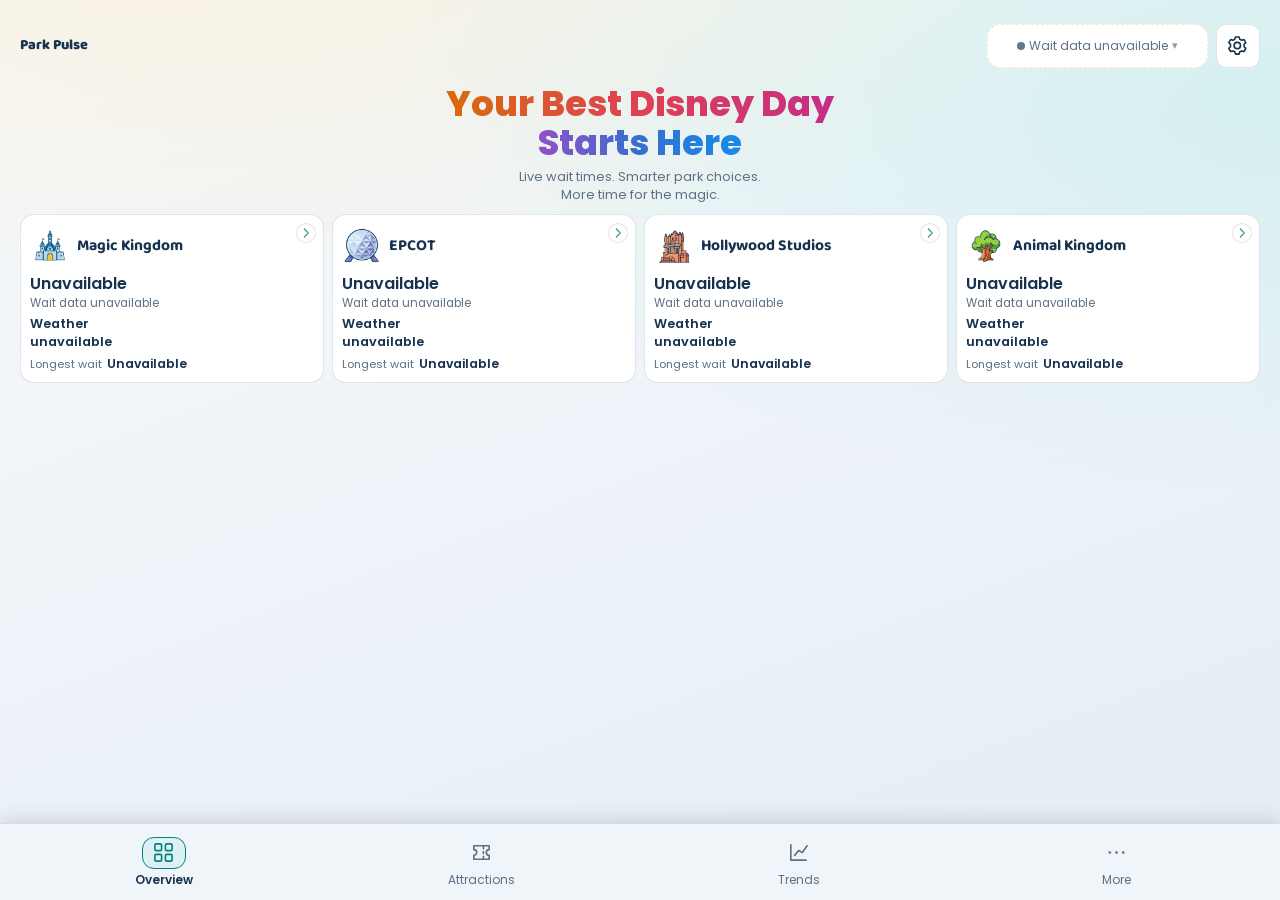
==== commit 21fbb4e9: "Refactor script and stylesheet inclusions in index.html Updated script and stylesheet references in " ====
--- a/index.html
+++ b/index.html
@@ -4,8 +4,7 @@
 <meta charset="UTF-8" />
 <meta name="viewport" content="width=device-width, initial-scale=1.0" />
 <meta name="color-scheme" content="dark light" />
-<script src="assets/js/00-theme-bootstrap.js"></script>
-<script src="assets/js/150-animations-preference.js"></script>
+<script src="assets/js/boot.js"></script>
 <title>Park Pulse | Plan Your Magical Day</title>
 <!-- Browser tab icons -->
 <link rel="icon" href="images/favicon.ico">
@@ -53,27 +52,14 @@
 <meta name="twitter:image:alt"
       content="Promotional graphic for Disney World Park Pulse.">
 
-<script src="https://cdn.jsdelivr.net/npm/chart.js@4.5.1/dist/chart.umd.js"></script>
 <link rel="preconnect" href="https://fonts.googleapis.com">
 <link href="https://fonts.googleapis.com/css2?family=Baloo+2:wght@500;600;700;800&family=Poppins:wght@400;500;600;700;800&display=swap" rel="stylesheet">
-<link rel="stylesheet" href="assets/css/00-foundation.css">
-
-<link rel="stylesheet" href="assets/css/10-weather-disclosure.css">
-<link rel="stylesheet" href="assets/css/20-weather-navigation.css">
-<link rel="stylesheet" href="assets/css/30-mobile-tables.css">
-
-<link rel="stylesheet" id="light-mode-wait-panel-contrast" href="assets/css/40-light-wait-contrast.css">
-
-<link rel="stylesheet" id="park-closure-visual-styles" href="assets/css/50-closure-panels.css">
-
-<link rel="stylesheet" id="park-card-pill-interactions" href="assets/css/60-card-interactions.css">
-
-<link rel="stylesheet" id="event-catalog-detail-styles" href="assets/css/70-event-details.css">
-
-<link rel="stylesheet" id="closure-card-layout-refinements" href="assets/css/80-closure-card-layout.css">
-
-<link rel="stylesheet" id="closure-direct-ride-refinements" href="assets/css/90-closure-direct-rides.css">
-<link rel="stylesheet" id="closure-park-icon-size" href="assets/css/100-closure-icons.css">
+<link rel="stylesheet" href="assets/css/base.css">
+<link rel="stylesheet" href="assets/css/weather-and-tables.css">
+<link rel="stylesheet" href="assets/css/park-cards-and-closures.css">
+<link rel="stylesheet" href="assets/css/history-calendar.css">
+<link rel="stylesheet" href="assets/css/effects.css">
+<link rel="stylesheet" href="assets/css/app-shell.css">
 </head>
 <body>
 <button type="button" class="theme-toggle-btn" id="themeToggleBtn"
@@ -342,43 +328,7 @@
     </div>
   </div>
 </div>
-<script src="assets/js/10-core.js"></script>
-<script src="assets/js/20-weather.js"></script>
-
-<!-- Park Pulse compact-card refinement (styles + scripts follow). -->
-<link rel="stylesheet" href="assets/css/110-card-score-layout.css">
-<script src="assets/js/30-card-descriptors.js"></script>
-<!-- Park Pulse: equal closure pills + clickable weather pill.
-Paste this entire block AFTER the previous card-refinement patch,
-immediately before </body>. This is NOT a complete replacement page.
--->
-<link rel="stylesheet" href="assets/css/120-card-closure-pills.css">
-<script src="assets/js/40-card-weather-actions.js"></script>
-<link rel="stylesheet" href="assets/css/130-heatmap-names.css">
-<!-- Park Pulse weather-glance repair.
-Paste this entire block immediately before the FINAL </body> tag,
-after all existing scripts. This is an additive patch, not a replacement page.
--->
-
-<!-- Park Pulse reusable smooth disclosures.
-Paste immediately before the FINAL </body>, after existing scripts.
-Applies to details.panel and details[data-smooth-expand]. No data/network changes.
--->
-<link rel="stylesheet" href="assets/css/140-disclosure-animation.css">
-<script src="assets/js/50-disclosure-animation.js"></script>
-
-<script src="assets/js/60-table-navigation.js"></script>
-<!-- Park Pulse positive-wait averages and compact secondary labels.
-Paste after all existing scripts, immediately before the FINAL </body>.
-Additive patch for the current compact/mobile implementation; not a replacement page.
--->
-<link rel="stylesheet" href="assets/css/150-card-label-wrapping.css">
-<script src="assets/js/70-comparison-and-card-labels.js"></script>
-
-<script src="assets/js/80-hours-and-park-trends.js"></script>
-
-
-<!-- Centered Modal: Simplified Park Wait Trend Curve -->
+<!-- Park wait-trend modal (opened from a park card's average wait) -->
 <div class="modal-overlay" id="parkWaitModalOverlay" onclick="if(event.target===this) closeParkWaitModal()">
   <div class="ride-modal" style="max-width: 520px;">
     <div class="ride-modal-header">
@@ -419,16 +369,11 @@
   </div>
 </div>
 
-<script id="park-closure-visuals" src="assets/js/90-closure-history.js"></script>
-<script id="verified-park-event-catalog" src="assets/js/100-event-catalog.js"></script>
-<script id="park-card-event-details" src="assets/js/110-event-details.js"></script>
-<link rel="stylesheet" href="assets/css/160-history-calendar.css">
-<script src="assets/js/120-history-calendar.js"></script>
-<link rel="stylesheet" href="assets/css/170-header-layout.css">
-<link rel="stylesheet" href="assets/css/180-card-score-gauge.css">
-<script src="assets/js/130-card-score-gauge.js"></script>
-<link rel="stylesheet" href="assets/css/190-park-icon-fireworks.css">
-<script src="assets/js/140-park-icon-fireworks.js"></script>
-<link rel="stylesheet" href="assets/css/200-animations-preference.css">
+<script src="https://cdn.jsdelivr.net/npm/chart.js@4.5.1/dist/chart.umd.js"></script>
+<script src="assets/js/core.js"></script>
+<script src="assets/js/park-cards.js"></script>
+<script src="assets/js/history.js"></script>
+<script src="assets/js/effects.js"></script>
+<script src="assets/js/app-shell.js"></script>
 </body>
 </html>
--- a/assets/css/base.css
+++ b/assets/css/base.css
@@ -0,0 +1,2323 @@
+/* Park Pulse — base.css
+   Design tokens, themes, layout primitives, hero, legacy cards, tables, modals, heatmap.
+   Sources consolidated: 00-foundation.css */
+
+/* ==== Foundation ==== */
+
+:root {
+  --bg-1: #0f2545;
+  --bg-2: #163a5f;
+  --bg-3: #1c4a72;
+  --card-bg: rgba(255,255,255,0.055);
+  --card-bg-solid: #17324f;
+  --header-bg-solid: #0f2545;
+  --header-bg-hover: #1b3d63;
+  --card-border: rgba(255,255,255,0.12);
+  --gold: #ffd166;
+  --gold-deep: #f4a300;
+  --pink: #ff6fb5;
+  --teal: #4cd6c0;
+  --purple: #a78bfa;
+  --text: #f5f8fc;
+  --text-muted: #a9bdd4;
+  --green: #35d08a;
+  --yellow: #ffc857;
+  --red: #ff5d7a;
+  --gray: #6b7d94;
+}
+
+* {
+  box-sizing: border-box;
+  margin: 0;
+  padding: 0;
+  font-family: "Poppins", -apple-system, BlinkMacSystemFont, "Segoe UI", Roboto, sans-serif;
+}
+
+body {
+  background: radial-gradient(ellipse 70% 45% at 15% -10%, rgba(255,209,102,0.08), transparent), radial-gradient(ellipse 70% 45% at 100% 10%, rgba(76,214,192,0.07), transparent), linear-gradient(160deg, var(--bg-1) 0%, var(--bg-2) 50%, var(--bg-3) 100%);
+  background-attachment: fixed;
+  color: var(--text);
+  padding: 1.5rem;
+  line-height: 1.5;
+  min-height: 100vh;
+  position: relative;
+  overflow-x: hidden;
+}
+
+body::before {
+  content: "";
+  position: fixed;
+  inset: 0;
+  background-image: radial-gradient(1.5px 1.5px at 10% 20%, rgba(255,255,255,0.35), transparent), radial-gradient(1.5px 1.5px at 80% 10%, rgba(255,255,255,0.3), transparent), radial-gradient(1px 1px at 60% 60%, rgba(255,255,255,0.25), transparent), radial-gradient(1.5px 1.5px at 30% 80%, rgba(255,255,255,0.3), transparent), radial-gradient(1px 1px at 90% 70%, rgba(255,255,255,0.2), transparent), radial-gradient(1px 1px at 45% 35%, rgba(255,255,255,0.18), transparent);
+  background-size: 100% 100%;
+  pointer-events: none;
+  z-index: 0;
+  opacity: 0.7;
+}
+
+.container {
+  max-width: 1240px;
+  margin: 0 auto;
+  position: relative;
+  z-index: 1;
+}
+
+.hero {
+  text-align: center;
+  padding: 2.5rem 1.5rem 2rem;
+  margin-bottom: 1.75rem;
+  position: relative;
+}
+
+.hero-badge {
+  display: inline-flex;
+  align-items: center;
+  gap: 0.4rem;
+  background: rgba(255,209,102,0.13);
+  border: 1px solid rgba(255,209,102,0.35);
+  color: var(--gold);
+  font-size: 0.78rem;
+  font-weight: 600;
+  padding: 0.35rem 0.9rem;
+  border-radius: 999px;
+  margin-bottom: 1rem;
+  letter-spacing: 0.03em;
+}
+
+.hero h1 {
+  font-family: "Baloo 2", "Poppins", sans-serif;
+  -webkit-background-clip: text;
+}
+
+.hero p.tagline {
+  color: var(--text-muted);
+}
+
+.hero-park-strip {
+  display: flex;
+  align-items: center;
+  justify-content: center;
+  gap: 1.1rem;
+  margin: 1.3rem auto 0;
+  flex-wrap: wrap;
+}
+
+.park-select-btn {
+  background: none;
+  border: none;
+  padding: 6px;
+  cursor: pointer;
+  border-radius: 16px;
+  transition: box-shadow 0.1s ease, background 0.1s ease;
+}
+
+.park-select-btn:hover {
+  background: rgba(255,255,255,0.06);
+}
+
+.park-select-btn.active-park {
+  box-shadow: 0 0 0 2px var(--gold), 0 0 18px rgba(255,209,102,0.35);
+  background: rgba(255,209,102,0.08);
+}
+
+.hero-park-strip img {
+  width: 128px;
+  height: 128px;
+  object-fit: contain;
+  filter: drop-shadow(0 6px 14px rgba(0,0,0,0.35));
+  transition: transform 0.2s ease;
+  display: block;
+}
+
+.park-select-btn:hover img {
+  transform: translateY(-4px) scale(1.06);
+}
+
+img.emoji-pulse {
+  animation: emojiPulse 0.4s ease;
+}
+
+@keyframes emojiPulse {
+  0% { transform: scale(1); }
+  35% { transform: scale(1.35); }
+  100% { transform: scale(1); }
+}
+
+.panel-park-strip {
+  display: flex;
+  align-items: center;
+  justify-content: center;
+  gap: 1rem;
+  margin-bottom: 1.1rem;
+  flex-wrap: wrap;
+}
+
+.panel-park-strip img {
+  width: 68px;
+  height: 68px;
+  object-fit: contain;
+  filter: drop-shadow(0 4px 10px rgba(0,0,0,0.3));
+  transition: transform 0.2s ease;
+  display: block;
+}
+
+.panel-park-strip .park-select-btn:hover img {
+  transform: translateY(-3px) scale(1.06);
+}
+
+.last-updated-wrap {
+  position: relative;
+  display: inline-block;
+  margin-top: 1.25rem;
+}
+
+.last-updated {
+  display: inline-flex;
+  align-items: center;
+  gap: 0.5rem;
+  background: var(--card-bg);
+  backdrop-filter: blur(8px);
+  padding: 0.5rem 1rem;
+  border-radius: 999px;
+  font-size: 0.85rem;
+  border: 1px solid var(--card-border);
+  color: var(--text-muted);
+  cursor: pointer;
+  transition: border-color 0.2s;
+}
+
+.last-updated:hover {
+  border-color: var(--gold);
+}
+
+.last-updated.is-stale {
+  border-color: rgba(255,200,87,0.4);
+  color: var(--yellow);
+}
+
+.last-updated.is-refreshing {
+  border-color: rgba(76,214,192,0.5);
+}
+
+.last-updated .dot {
+  width: 8px;
+  height: 8px;
+  border-radius: 50%;
+  background: var(--green);
+  box-shadow: 0 0 8px var(--green);
+  animation: pulse 2s infinite;
+}
+
+.last-updated.is-stale .dot {
+  background: var(--yellow);
+  box-shadow: 0 0 8px var(--yellow);
+}
+
+.last-updated.is-refreshing .dot {
+  background: var(--teal);
+  box-shadow: 0 0 8px var(--teal);
+  animation: pulse 0.8s infinite;
+}
+
+.last-updated .tz-caret {
+  font-size: 0.7rem;
+  opacity: 0.7;
+}
+
+@keyframes pulse {
+  0%, 100% { opacity: 1; }
+  50% { opacity: 0.4; }
+}
+
+.tz-dropdown {
+  display: none;
+  position: absolute;
+  top: calc(100% + 8px);
+  left: 50%;
+  transform: translateX(-50%);
+  background: var(--card-bg-solid);
+  border: 1px solid var(--card-border);
+  border-radius: 12px;
+  padding: 0.5rem;
+  min-width: 240px;
+  box-shadow: 0 10px 30px rgba(0,0,0,0.4);
+  z-index: 20;
+}
+
+.tz-dropdown.open {
+  display: block;
+}
+
+.tz-dropdown-label {
+  font-size: 0.72rem;
+  text-transform: uppercase;
+  letter-spacing: 0.04em;
+  color: var(--text-muted);
+  padding: 0.4rem 0.6rem 0.2rem;
+}
+
+.tz-option {
+  padding: 0.55rem 0.7rem;
+  border-radius: 8px;
+  font-size: 0.85rem;
+  cursor: pointer;
+  display: flex;
+  justify-content: space-between;
+  align-items: center;
+  color: var(--text);
+}
+
+.tz-option:hover {
+  background: rgba(255,255,255,0.07);
+}
+
+.tz-option.selected {
+  background: rgba(255,209,102,0.14);
+  color: var(--gold);
+  font-weight: 600;
+}
+
+.stale-banner {
+  display: none;
+  max-width: 780px;
+  margin: 1.1rem auto 0;
+  background: rgba(255,200,87,0.1);
+  border: 1px solid rgba(255,200,87,0.35);
+  color: var(--yellow);
+  padding: 0.75rem 1.1rem;
+  border-radius: 10px;
+  font-size: 0.85rem;
+  line-height: 1.55;
+  text-align: left;
+  align-items: flex-start;
+  gap: 0.6rem;
+}
+
+.stale-banner.visible {
+  display: flex;
+}
+
+.queue-closed-row td {
+  padding: 2.25rem 1rem;
+  text-align: center;
+  color: var(--text-muted);
+  line-height: 1.6;
+  border-bottom: none;
+}
+
+.queue-closed-row strong {
+  display: block;
+  color: var(--text, #fff);
+  font-size: 1rem;
+  margin-bottom: .2rem;
+}
+
+.queue-closed-icon {
+  font-size: 1.6rem;
+  margin-bottom: .35rem;
+}
+
+.pulse-hours {
+  display: flex;
+  flex-wrap: wrap;
+  align-items: center;
+  gap: .4rem .5rem;
+  margin: .65rem 0 .6rem;
+  font-size: .8rem;
+}
+
+.pulse-hours-event,
+.pulse-hours-festival {
+  display: inline-flex;
+  align-items: center;
+  gap: .4rem;
+  padding: .28rem .7rem;
+  border-radius: 999px;
+  font-size: .76rem;
+  line-height: 1.3;
+}
+
+.pulse-hours-event {
+  border: 1px solid rgba(255,140,0,.35);
+  background: rgba(255,140,0,.10);
+  color: #ffaa44;
+}
+
+.pulse-hours-event strong {
+  color: var(--text, #fff);
+  font-weight: 700;
+}
+
+.pulse-hours-event small {
+  opacity: .85;
+  font-size: .68rem;
+}
+
+.pulse-hours-festival {
+  border: 1px solid rgba(235,87,142,.32);
+  background: rgba(235,87,142,.09);
+  color: #f472b6;
+}
+
+.pulse-hours-festival strong {
+  color: var(--text, #fff);
+  font-weight: 700;
+}
+
+.pulse-hours-festival small {
+  opacity: .85;
+  font-size: .68rem;
+}
+
+[data-theme="light"] .pulse-hours-event {
+  border-color: rgba(217,119,6,.35);
+  background: rgba(217,119,6,.08);
+  color: #b45309;
+}
+
+[data-theme="light"] .pulse-hours-festival {
+  border-color: rgba(219,39,119,.32);
+  background: rgba(219,39,119,.08);
+  color: #9d174d;
+}
+
+.pulse-hours-main,
+.pulse-hours-ee {
+  display: inline-flex;
+  align-items: center;
+  gap: .4rem;
+  padding: .28rem .7rem;
+  border-radius: 999px;
+  border: 1px solid var(--card-border, rgba(255,255,255,.14));
+  background: rgba(255,255,255,.05);
+  color: var(--text-muted);
+  line-height: 1.3;
+}
+
+.pulse-hours-main strong {
+  color: var(--text, #fff);
+  font-weight: 700;
+}
+
+.pulse-hours-main small {
+  opacity: .75;
+  font-size: .68rem;
+}
+
+.pulse-hours-dot {
+  width: .55rem;
+  height: .55rem;
+  border-radius: 50%;
+  background: var(--gray);
+  flex-shrink: 0;
+}
+
+.pulse-hours.is-open .pulse-hours-dot {
+  background: var(--green);
+  box-shadow: 0 0 0 3px rgba(53,208,138,.2);
+}
+
+.pulse-hours.is-early .pulse-hours-dot {
+  background: var(--yellow, #ffd166);
+  box-shadow: 0 0 0 3px rgba(255,209,102,.2);
+}
+
+.hours-note {
+  font-size: .8rem;
+  color: var(--text-muted, #c9c9e3);
+  margin: .25rem 0 .75rem;
+}
+
+.hours-note[hidden] {
+  display: none;
+}
+
+.data-unavailable {
+  grid-column: 1 / -1;
+  display: flex;
+  gap: .75rem;
+  align-items: flex-start;
+  padding: 1.25rem;
+  border-radius: 16px;
+  border: 1px dashed rgba(255,209,102,.6);
+  color: var(--text-muted, #c9c9e3);
+  line-height: 1.5;
+}
+
+.data-unavailable strong {
+  color: #ffe4a3;
+}
+
+.data-unavailable-icon {
+  font-size: 1.4rem;
+}
+
+[data-theme="light"] .data-unavailable strong {
+  color: #8a5a00;
+}
+
+.stale-banner .stale-icon {
+  font-size: 1.1rem;
+  flex-shrink: 0;
+  line-height: 1.4;
+}
+
+.stale-banner strong {
+  color: #ffe4a3;
+}
+
+.section-label {
+  display: flex;
+  align-items: center;
+  justify-content: space-between;
+  gap: 0.6rem;
+  margin: 0 0 1.1rem 0.2rem;
+  color: var(--text);
+  font-family: "Baloo 2", sans-serif;
+  font-size: 1.3rem;
+  font-weight: 700;
+  flex-wrap: wrap;
+}
+
+.section-label-left {
+  display: flex;
+  align-items: center;
+  gap: 0.6rem;
+}
+
+.section-label .emoji {
+  font-size: 1.4rem;
+}
+
+.info-btn-wrap {
+  position: relative;
+  display: inline-flex;
+}
+
+.info-btn {
+  width: 22px;
+  height: 22px;
+  border-radius: 50%;
+  background: rgba(255,255,255,0.1);
+  border: 1px solid var(--card-border);
+  color: var(--text-muted);
+  font-size: 0.75rem;
+  font-weight: 700;
+  display: inline-flex;
+  align-items: center;
+  justify-content: center;
+  cursor: pointer;
+  font-family: "Poppins", sans-serif;
+}
+
+.info-btn:hover {
+  background: rgba(255,209,102,0.18);
+  color: var(--gold);
+  border-color: var(--gold);
+}
+
+.info-popover {
+  display: none;
+  position: absolute;
+  top: calc(100% + 10px);
+  left: 0;
+  background: var(--card-bg-solid);
+  border: 1px solid var(--card-border);
+  border-radius: 12px;
+  padding: 1rem 1.1rem;
+  width: 280px;
+  box-shadow: 0 12px 30px rgba(0,0,0,0.45);
+  z-index: 30;
+  font-size: 0.82rem;
+  font-weight: 400;
+  color: var(--text-muted);
+  line-height: 1.55;
+}
+
+.info-popover.open {
+  display: block;
+}
+
+.info-popover strong {
+  color: var(--gold);
+}
+
+.info-popover .legend-row {
+  display: flex;
+  align-items: center;
+  gap: 0.5rem;
+  margin-top: 0.5rem;
+}
+
+.info-popover .legend-dot {
+  width: 10px;
+  height: 10px;
+  border-radius: 50%;
+  flex-shrink: 0;
+}
+
+.best-park-banner {
+  background: linear-gradient(135deg, rgba(255,209,102,0.12), rgba(255,111,181,0.08));
+  border: 1px solid rgba(255,209,102,0.35);
+  border-radius: 16px;
+  padding: 1.1rem 1.4rem;
+  margin-bottom: 1.5rem;
+}
+
+.best-park-content {
+  display: flex;
+  align-items: flex-start;
+  gap: 0.9rem;
+}
+
+.best-park-icon {
+  font-size: 1.8rem;
+  line-height: 1;
+}
+
+.best-park-title {
+  font-family: "Baloo 2", sans-serif;
+  font-weight: 700;
+  font-size: 1.1rem;
+  color: #fff;
+  margin-bottom: 0.3rem;
+}
+
+.best-park-eyebrow {
+  font-size: .68rem;
+  font-weight: 700;
+  letter-spacing: .08em;
+  text-transform: uppercase;
+  color: var(--gold);
+  margin-bottom: .15rem;
+}
+
+[data-theme="light"] .best-park-eyebrow {
+  color: #8a5a00;
+}
+
+.best-park-note {
+  font-size: .74rem;
+  color: var(--text-muted);
+  opacity: .85;
+  margin-top: .3rem;
+  line-height: 1.4;
+}
+
+.best-park-sub {
+  font-size: 0.88rem;
+  color: var(--text-muted);
+  line-height: 1.5;
+}
+
+.vs-normal-pill {
+  display: inline-flex;
+  align-items: center;
+  gap: 0.3rem;
+  font-size: 0.72rem;
+  font-weight: 600;
+  padding: 0.15rem 0.55rem;
+  border-radius: 999px;
+  margin-top: 0.6rem;
+}
+
+.vs-normal-pill.below {
+  background: rgba(53,208,138,0.15);
+  color: var(--green);
+}
+
+.vs-normal-pill.typical {
+  background: rgba(88,166,255,0.15);
+  color: #6cb4ff;
+}
+
+[data-theme="light"] .vs-normal-pill.typical {
+  color: #1f64b5;
+}
+
+.vs-normal-pill.above {
+  background: rgba(255,170,60,0.16);
+  color: #ffb24d;
+}
+
+[data-theme="light"] .vs-normal-pill.above {
+  color: #a8620a;
+}
+
+.footer-tagline {
+  display: inline-block;
+  margin-bottom: .4rem;
+  font-weight: 600;
+}
+
+.average-wait-row {
+  display: flex;
+  align-items: center;
+  gap: 0.45rem;
+  flex-wrap: wrap;
+}
+
+.average-wait-row .vs-normal-pill {
+  margin-top: 0;
+}
+
+.park-grid {
+  display: grid;
+  grid-template-columns: repeat(2, 1fr);
+  gap: 1.5rem;
+  margin-bottom: 2.5rem;
+}
+
+@media (max-width: 720px) {
+  .park-grid {
+    grid-template-columns: 1fr;
+  }
+}
+
+.park-card {
+  background: var(--card-bg);
+  backdrop-filter: blur(10px);
+  border: 1px solid var(--card-border);
+  border-radius: 18px;
+  cursor: pointer;
+  transition: transform 0.35s cubic-bezier(0.16, 1, 0.3, 1), border-color 0.25s ease, box-shadow 0.35s ease;
+  position: relative;
+  overflow: hidden;
+}
+
+.park-card.just-clicked {
+  transform: scale(1.035);
+  box-shadow: 0 18px 36px rgba(255,209,102,0.22);
+}
+
+.park-card::after {
+  content: "";
+  position: absolute;
+  top: 0;
+  left: 0;
+  right: 0;
+  height: 4px;
+  background: var(--park-color, linear-gradient(90deg, var(--gold), var(--pink)));
+  opacity: 0.9;
+}
+
+.park-card.closed::after {
+  background: var(--gray);
+  opacity: 0.6;
+}
+
+.park-card:hover {
+  transform: translateY(-6px) scale(1.01);
+  box-shadow: 0 14px 30px rgba(0,0,0,0.35);
+}
+
+.park-card.active {
+  border-color: var(--gold);
+  box-shadow: 0 0 0 2px rgba(255,209,102,0.3), 0 14px 30px rgba(0,0,0,0.4);
+}
+
+.card-header {
+  display: flex;
+  justify-content: space-between;
+  align-items: flex-start;
+  margin-bottom: 1.1rem;
+  gap: 0.6rem;
+}
+
+.card-header h3 {
+  font-family: "Baloo 2", sans-serif;
+  font-size: 1.4rem;
+  font-weight: 700;
+  color: #fff;
+  display: flex;
+  align-items: center;
+  gap: 0.6rem;
+}
+
+.park-name-emoji {
+  width: 68px;
+  height: 68px;
+  object-fit: contain;
+  flex-shrink: 0;
+  display: inline-block;
+}
+
+.panel-title-emoji {
+  width: 24px;
+  height: 24px;
+  object-fit: contain;
+  flex-shrink: 0;
+  display: inline-block;
+  vertical-align: middle;
+  margin-right: 0.4rem;
+}
+
+.score-badge {
+  font-weight: 800;
+  font-size: 1.15rem;
+  padding: 0.35rem 0.8rem;
+  border-radius: 10px;
+  color: #12122a;
+  text-align: center;
+  white-space: nowrap;
+}
+
+.score-low {
+  background: var(--green);
+}
+
+.score-mod {
+  background: var(--yellow);
+}
+
+.score-high {
+  background: var(--red);
+  color: #fff;
+}
+
+.score-na {
+  background: var(--gray);
+  color: #fff;
+}
+
+.park-status-banner {
+  display: flex;
+  align-items: center;
+  gap: 0.4rem;
+  font-size: 0.85rem;
+  font-weight: 700;
+  padding: 0.5rem 0.7rem;
+  border-radius: 8px;
+  margin-bottom: 1rem;
+}
+
+.park-status-banner.special-event {
+  background: rgba(255, 111, 181, 0.14);
+  border: 1px solid rgba(255, 111, 181, 0.35);
+  color: var(--pink, #ff6fb5);
+  display: flex;
+  align-items: center;
+  gap: 0.6rem;
+  padding: 0.55rem 0.75rem;
+  border-radius: 8px;
+  margin-bottom: 0.85rem;
+}
+
+[data-theme="light"] .park-status-banner.special-event {
+  background: rgba(255, 111, 181, 0.10);
+  border-color: rgba(214, 51, 132, 0.35);
+  color: #b01a64;
+}
+
+.park-status-banner.pre-open {
+  background: rgba(255,200,87,0.15);
+  color: var(--yellow);
+  border: 1px solid rgba(255,200,87,0.3);
+}
+
+.park-status-banner.early-entry {
+  background: rgba(76,214,192,0.15);
+  color: var(--teal);
+  border: 1px solid rgba(76,214,192,0.3);
+}
+
+.card-metrics-top {
+  display: flex;
+  justify-content: space-between;
+  font-size: 0.9rem;
+  color: var(--text-muted);
+  border-top: 1px solid rgba(255,255,255,0.1);
+  padding-top: 1rem;
+  gap: 0.6rem;
+}
+
+.card-metrics-top > div {
+  min-width: 0;
+}
+
+.metric-value {
+  font-weight: 700;
+  color: #fff;
+  font-size: 1.15rem;
+  display: block;
+  white-space: nowrap;
+  overflow: hidden;
+  text-overflow: ellipsis;
+}
+
+.metric-label {
+  font-size: 0.76rem;
+  text-transform: uppercase;
+  letter-spacing: 0.04em;
+  opacity: 0.8;
+}
+
+.card-metrics-longest {
+  display: flex;
+  flex-direction: column;
+  gap: 0.2rem;
+  font-size: 0.9rem;
+  color: var(--text-muted);
+  border-top: 1px solid rgba(255,255,255,0.08);
+  margin-top: 0.8rem;
+  padding-top: 0.8rem;
+}
+
+.card-metrics-longest .metric-longest-name {
+  font-size: 0.82rem;
+  font-weight: 500;
+  color: var(--text);
+  white-space: nowrap;
+  overflow: hidden;
+  text-overflow: ellipsis;
+  min-width: 0;
+  flex: 1;
+}
+
+.card-metrics-longest .metric-value {
+  font-size: 1.15rem;
+  flex-shrink: 0;
+}
+
+.longest-wait-row {
+  display: flex;
+  justify-content: space-between;
+  align-items: baseline;
+  gap: 0.7rem;
+  min-width: 0;
+}
+
+.best-time-strip {
+  margin-top: 1rem;
+  font-size: 0.85rem;
+  color: var(--teal);
+  background: rgba(76,214,192,0.1);
+  border: 1px solid rgba(76,214,192,0.22);
+  padding: 0.5rem 0.7rem;
+  border-radius: 8px;
+  display: flex;
+  align-items: center;
+  gap: 0.5rem;
+  font-weight: 600;
+}
+
+.best-time-strip.muted {
+  color: var(--text-muted);
+  background: rgba(255,255,255,0.05);
+  border-color: var(--card-border);
+}
+
+.closure-row {
+  margin-top: 0.7rem;
+  font-size: 0.82rem;
+  font-weight: 600;
+  padding: 0.45rem 0.7rem;
+  border-radius: 8px;
+  display: flex;
+  align-items: center;
+  gap: 0.5rem;
+  cursor: pointer;
+  background: rgba(255,93,122,0.1);
+  border: 1px solid rgba(255,93,122,0.28);
+  color: var(--red);
+  transition: background 0.15s, border-color 0.15s;
+}
+
+.closure-row:hover {
+  background: rgba(255,93,122,0.16);
+  border-color: rgba(255,93,122,0.4);
+}
+
+.closure-row.info {
+  background: rgba(167,139,250,0.10);
+  border-color: rgba(167,139,250,0.28);
+  color: var(--purple);
+}
+
+.closure-row.info:hover {
+  background: rgba(167,139,250,0.17);
+  border-color: rgba(167,139,250,0.42);
+}
+
+.closure-section-title {
+  font-size: 0.7rem;
+  letter-spacing: 0.1em;
+  text-transform: uppercase;
+  color: var(--gold);
+  font-weight: 700;
+  margin: 0.9rem 0 0.1rem;
+}
+
+.closure-section-title:first-child {
+  margin-top: 0;
+}
+
+.closure-modal-item .closure-tag {
+  color: var(--purple);
+  font-size: 0.82rem;
+  font-weight: 600;
+  margin-top: 0.2rem;
+}
+
+.closure-modal-item .closure-muted {
+  color: var(--text-muted);
+  font-size: 0.82rem;
+  font-weight: 500;
+  margin-top: 0.2rem;
+}
+
+.closure-modal-item .closure-live {
+  color: var(--green);
+  font-size: 0.82rem;
+  font-weight: 600;
+  margin-top: 0.2rem;
+}
+
+.status-refurb {
+  color: var(--purple);
+  font-weight: 600;
+  font-size: 0.82rem;
+}
+
+.status-muted {
+  color: var(--text-muted);
+  font-weight: 500;
+  font-size: 0.82rem;
+}
+
+tr.special-group-row td {
+  cursor: pointer;
+  background: rgba(255,255,255,0.04);
+  color: var(--gold);
+  font-size: 0.78rem;
+  font-weight: 700;
+  letter-spacing: 0.04em;
+  text-transform: uppercase;
+  border-top: 1px solid rgba(255,255,255,0.12);
+}
+
+tr.special-group-row:hover td {
+  background: rgba(255,209,102,0.08);
+}
+
+.special-caret {
+  margin-left: 0.4rem;
+}
+
+.closure-row.none {
+  background: rgba(53,208,138,0.08);
+  border-color: rgba(53,208,138,0.22);
+  color: var(--green);
+  cursor: default;
+  font-weight: 500;
+}
+
+.closure-row .closure-caret {
+  margin-left: auto;
+  font-size: 0.7rem;
+  opacity: 0.7;
+}
+
+.closure-modal-body-scroll {
+  max-height: min(60vh, 480px);
+  overflow-y: auto;
+  padding-right: 0.3rem;
+}
+
+.closure-modal-body-scroll::-webkit-scrollbar {
+  width: 8px;
+}
+
+.closure-modal-body-scroll::-webkit-scrollbar-thumb {
+  background: rgba(255,255,255,0.15);
+  border-radius: 8px;
+}
+
+.closure-modal-list {
+  display: flex;
+  flex-direction: column;
+  gap: 0.6rem;
+}
+
+.closure-modal-item {
+  background: rgba(255,255,255,0.04);
+  border: 1px solid var(--card-border);
+  border-radius: 10px;
+  padding: 0.7rem 0.9rem;
+  display: flex;
+  flex-direction: column;
+  gap: 0.2rem;
+}
+
+.closure-modal-item .closure-ride-name {
+  color: #fff;
+  font-weight: 700;
+  font-size: 0.95rem;
+}
+
+.closure-modal-item .closure-ride-land {
+  color: var(--text-muted);
+  font-size: 0.78rem;
+}
+
+.closure-modal-item .closure-duration {
+  color: var(--red);
+  font-size: 0.82rem;
+  font-weight: 600;
+  margin-top: 0.2rem;
+}
+
+.closure-modal-empty {
+  text-align: center;
+  padding: 1.5rem 1rem;
+  color: var(--text-muted);
+  font-size: 0.85rem;
+  font-style: italic;
+}
+
+.heatmap-panel {
+  margin-top: 2rem;
+  margin-bottom: 2rem;
+}
+
+.heatmap-tabs {
+  display: flex;
+  gap: 0.5rem;
+  margin-bottom: 1rem;
+  flex-wrap: wrap;
+}
+
+.heatmap-tab {
+  background: rgba(255,255,255,0.06);
+  border: 1px solid var(--card-border);
+  color: var(--text-muted);
+  font-size: 0.75rem;
+  letter-spacing: 0.04em;
+  text-transform: uppercase;
+  font-weight: 600;
+  padding: 0.4rem 0.9rem;
+  border-radius: 999px;
+  cursor: pointer;
+  transition: all 0.18s;
+}
+
+.heatmap-tab:hover {
+  border-color: var(--gold);
+  color: var(--gold);
+}
+
+.heatmap-tab.active {
+  background: var(--gold);
+  border-color: var(--gold);
+  color: #12122a;
+}
+
+.heatmap-caveat {
+  display: none;
+  background: rgba(107,125,148,0.15);
+  border: 1px solid rgba(107,125,148,0.4);
+  color: var(--text-muted);
+  font-size: 0.82rem;
+  padding: 0.7rem 1rem;
+  border-radius: 10px;
+  margin-bottom: 1rem;
+  line-height: 1.5;
+}
+
+.heatmap-caveat.visible {
+  display: block;
+}
+
+.heatmap-caveat strong {
+  color: var(--gold);
+}
+
+.heatmap-scroll {
+  padding-bottom: 0.4rem;
+}
+
+.heatmap-scroll::-webkit-scrollbar {
+  height: 8px;
+}
+
+.heatmap-scroll::-webkit-scrollbar-thumb {
+  background: rgba(255,255,255,0.15);
+  border-radius: 8px;
+}
+
+.heatmap-table {
+  border-collapse: collapse;
+  font-size: 0.72rem;
+}
+
+.heatmap-table th {
+  font-size: 0.62rem;
+  letter-spacing: 0.06em;
+  text-transform: uppercase;
+  color: var(--text-muted);
+  padding: 0.3rem 0.35rem;
+  font-weight: 600;
+  text-align: center;
+  white-space: nowrap;
+  background: transparent;
+  position: static;
+  box-shadow: none;
+}
+
+.heatmap-table th.ride-col {
+  text-align: left;
+  min-width: 170px;
+  position: sticky;
+  left: 0;
+  background: var(--card-bg-solid);
+  z-index: 3;
+}
+
+.heatmap-table td.ride-name {
+  text-align: left;
+  font-size: 0.74rem;
+  color: var(--text);
+  white-space: nowrap;
+  padding: 0.25rem 0.6rem 0.25rem 0;
+  font-weight: 500;
+  position: sticky;
+  left: 0;
+  background: var(--card-bg-solid);
+  z-index: 1;
+  max-width: 170px;
+  overflow: hidden;
+  text-overflow: ellipsis;
+}
+
+.heatmap-table td {
+  padding: 2px;
+  text-align: center;
+}
+
+.heatmap-cell {
+  display: inline-flex;
+  align-items: center;
+  justify-content: center;
+  width: 30px;
+  height: 22px;
+  border-radius: 4px;
+  font-size: 0.62rem;
+  font-weight: 700;
+  color: rgba(255,255,255,0.85);
+  cursor: pointer;
+  transition: transform 0.12s;
+}
+
+.heatmap-cell.has-data:hover {
+  transform: scale(1.15);
+}
+
+.heatmap-table tbody tr[data-ride-id] {
+  cursor: pointer;
+}
+
+.heatmap-table tbody tr[data-ride-id]:hover td.ride-name {
+  color: var(--gold);
+  background: #1c3f61;
+}
+
+.heatmap-table tbody tr[data-ride-id]:hover td {
+  background: transparent;
+}
+
+.chart-title-row {
+  display: flex;
+  align-items: center;
+  justify-content: space-between;
+  gap: 0.5rem 0.8rem;
+  flex-wrap: wrap;
+  margin-bottom: 0.6rem;
+}
+
+.chart-title-row .ride-modal-chart-title {
+  margin-bottom: 0;
+}
+
+.day-nav {
+  display: inline-flex;
+  align-items: center;
+  gap: 0.4rem;
+}
+
+.day-nav-btn {
+  width: 28px;
+  height: 28px;
+  border-radius: 50%;
+  padding: 0;
+  background: rgba(255,255,255,0.08);
+  border: 1px solid var(--card-border);
+  color: var(--text-muted);
+  font-size: 0.65rem;
+  cursor: pointer;
+  display: inline-flex;
+  align-items: center;
+  justify-content: center;
+  transition: background 0.15s, color 0.15s, border-color 0.15s;
+}
+
+.day-nav-btn:hover:not(:disabled) {
+  background: rgba(255,209,102,0.18);
+  color: var(--gold);
+  border-color: var(--gold);
+}
+
+.day-nav-btn:disabled {
+  opacity: 0.3;
+  cursor: default;
+}
+
+.day-nav-label {
+  font-size: 0.72rem;
+  font-weight: 600;
+  color: var(--text-muted);
+  min-width: 8.5rem;
+  text-align: center;
+}
+
+.hm-stat-sub {
+  font-size: 0.66rem;
+  color: var(--text-muted);
+  margin-top: 0.25rem;
+  line-height: 1.3;
+}
+
+.hm-modal-note {
+  font-size: 0.72rem;
+  color: var(--text-muted);
+  margin-top: 0.9rem;
+  line-height: 1.5;
+  font-style: italic;
+}
+
+.heatmap-cell.no-data {
+  background: rgba(255,255,255,0.03);
+  color: rgba(255,255,255,0.15);
+}
+
+.heatmap-legend {
+  display: flex;
+  align-items: center;
+  gap: 0.5rem;
+  margin-top: 0.9rem;
+  font-size: 0.72rem;
+  color: var(--text-muted);
+  flex-wrap: wrap;
+}
+
+.heatmap-legend-gradient {
+  display: flex;
+  height: 12px;
+  width: 140px;
+  border-radius: 6px;
+  overflow: hidden;
+}
+
+.heatmap-legend-gradient span {
+  flex: 1;
+}
+
+.content-grid {
+  display: flex;
+  flex-direction: column;
+  gap: 1.5rem;
+  margin-bottom: 2rem;
+}
+
+.panel {
+  background: var(--card-bg);
+  backdrop-filter: blur(10px);
+  border: 1px solid var(--card-border);
+  border-radius: 18px;
+  padding: 1.5rem;
+}
+
+.panel-header {
+  display: flex;
+  justify-content: space-between;
+  align-items: center;
+  margin-bottom: 1.1rem;
+  flex-wrap: wrap;
+  gap: 0.6rem;
+}
+
+.panel-header h2 {
+  font-family: "Baloo 2", sans-serif;
+  font-size: 1.25rem;
+  font-weight: 700;
+  color: #fff;
+  display: flex;
+  align-items: center;
+}
+
+#rideSearch {
+  padding: 0.55rem 1rem;
+  border-radius: 999px;
+  border: 1px solid var(--card-border);
+  background: rgba(0,0,0,0.2);
+  color: #fff;
+  font-size: 0.85rem;
+  outline: none;
+  transition: border-color 0.2s;
+}
+
+#rideSearch:focus {
+  border-color: var(--gold);
+}
+
+#rideSearch::placeholder {
+  color: var(--text-muted);
+}
+
+.table-container {
+  max-height: 480px;
+  overflow-y: auto;
+  border-radius: 12px;
+}
+
+.table-container::-webkit-scrollbar {
+  width: 8px;
+}
+
+.table-container::-webkit-scrollbar-thumb {
+  background: rgba(255,255,255,0.15);
+  border-radius: 8px;
+}
+
+table {
+  width: 100%;
+  border-collapse: collapse;
+  text-align: left;
+  font-size: 0.88rem;
+}
+
+th {
+  background: var(--header-bg-solid);
+  padding: 0.7rem 0.85rem;
+  position: sticky;
+  top: 0;
+  color: var(--gold);
+  font-weight: 700;
+  font-size: 0.75rem;
+  text-transform: uppercase;
+  letter-spacing: 0.04em;
+  box-shadow: 0 1px 0 rgba(255,255,255,0.12);
+  z-index: 2;
+}
+
+th.sortable {
+  cursor: pointer;
+  user-select: none;
+  transition: color 0.15s, background 0.15s;
+}
+
+th.sortable:hover {
+  color: #fff;
+  background: var(--header-bg-hover);
+}
+
+th.sortable .sort-arrow {
+  display: inline-block;
+  margin-left: 0.3rem;
+  font-size: 0.7rem;
+  opacity: 0.4;
+  transition: opacity 0.15s;
+}
+
+th.sortable.sort-active .sort-arrow {
+  opacity: 1;
+  color: var(--gold);
+}
+
+th:first-child {
+  border-radius: 10px 0 0 0;
+}
+
+th:last-child {
+  border-radius: 0 10px 0 0;
+}
+
+td {
+  padding: 0.75rem 0.85rem;
+  border-bottom: 1px solid rgba(255,255,255,0.06);
+  background: var(--card-bg-solid);
+}
+
+tr:hover td {
+  background: #1c3f61;
+}
+
+tr.ride-row {
+  cursor: pointer;
+}
+
+.wait-pill {
+  display: inline-block;
+  padding: 0.3rem 0.65rem;
+  border-radius: 999px;
+  font-weight: 700;
+  font-size: 0.82rem;
+}
+
+.status-down {
+  color: var(--red);
+  font-weight: 600;
+  font-size: 0.82rem;
+}
+
+.land-tag {
+  font-size: 0.76rem;
+  color: var(--text-muted);
+  display: block;
+}
+
+.insights-panel {
+  margin-top: 1rem;
+  font-size: 0.88rem;
+  color: var(--text-muted);
+  line-height: 1.6;
+}
+
+.chart-notes-disclosure {
+  margin-top: 0.85rem;
+  border-radius: 12px;
+  background: rgba(255, 255, 255, 0.03);
+  border: 1px solid var(--border);
+}
+
+.chart-notes-summary {
+  display: flex;
+  align-items: center;
+  justify-content: space-between;
+  padding: 0.65rem 0.9rem;
+  cursor: pointer;
+  user-select: none;
+  font-size: 0.84rem;
+  font-weight: 600;
+  color: var(--text);
+  list-style: none;
+}
+
+.chart-notes-summary::-webkit-details-marker {
+  display: none;
+}
+
+.chart-notes-summary:focus-visible {
+  outline: 2px solid var(--gold);
+  outline-offset: -2px;
+  border-radius: 10px;
+}
+
+.chart-notes-summary-text {
+  display: inline-flex;
+  align-items: center;
+  gap: 0.45rem;
+}
+
+.chart-notes-summary-chevron {
+  font-size: 0.75rem;
+  color: var(--text-muted);
+  transition: transform 0.2s ease;
+}
+
+details[open].chart-notes-disclosure .chart-notes-summary-chevron {
+  transform: rotate(180deg);
+}
+
+.chart-notes-body {
+  padding: 0.2rem 0.85rem 0.85rem;
+}
+
+.insight-item {
+  margin-bottom: 0.65rem;
+  padding: 0.65rem 0.85rem;
+  border-left: 3px solid var(--gold);
+  background: rgba(255,209,102,0.05);
+  border-radius: 0 8px 8px 0;
+  font-size: 0.84rem;
+}
+
+.insight-item:last-child {
+  margin-bottom: 0;
+}
+
+.insight-item strong {
+  color: var(--gold);
+}
+
+.chart-wrap {
+  position: relative;
+  height: 195px;
+  width: 100%;
+}
+
+.chart-wrap canvas {
+  position: absolute;
+  inset: 0;
+}
+
+.modal-overlay {
+  display: none;
+  position: fixed;
+  inset: 0;
+  background: rgba(10,20,40,0.75);
+  backdrop-filter: blur(3px);
+  z-index: 200;
+  align-items: center;
+  justify-content: center;
+  padding: 1.5rem;
+}
+
+.modal-overlay.active {
+  display: flex;
+}
+
+.ride-modal {
+  background: var(--card-bg-solid);
+  border: 1px solid var(--card-border);
+  border-radius: 16px;
+  max-width: 560px;
+  width: 100%;
+  overflow: hidden;
+  animation: modalIn 0.2s ease;
+  box-shadow: 0 20px 60px rgba(0,0,0,0.5);
+}
+
+@keyframes modalIn {
+  from { opacity: 0; transform: scale(0.96) translateY(10px); }
+  to { opacity: 1; transform: scale(1) translateY(0); }
+}
+
+.ride-modal-header {
+  padding: 1.4rem 1.6rem 1.1rem;
+  border-bottom: 1px solid var(--card-border);
+  display: flex;
+  justify-content: space-between;
+  align-items: flex-start;
+  gap: 1rem;
+}
+
+.ride-modal-eyebrow {
+  font-size: 0.7rem;
+  letter-spacing: 0.12em;
+  text-transform: uppercase;
+  color: var(--gold);
+  margin-bottom: 0.3rem;
+  font-weight: 600;
+}
+
+.ride-modal-title {
+  font-family: "Baloo 2", sans-serif;
+  font-size: 1.3rem;
+  font-weight: 700;
+  color: #fff;
+  line-height: 1.25;
+}
+
+.ride-modal-close {
+  background: rgba(255,255,255,0.08);
+  border: none;
+  color: var(--text-muted);
+  width: 32px;
+  height: 32px;
+  border-radius: 50%;
+  cursor: pointer;
+  font-size: 0.9rem;
+  flex-shrink: 0;
+  display: flex;
+  align-items: center;
+  justify-content: center;
+  transition: background 0.15s;
+}
+
+.ride-modal-close:hover {
+  background: rgba(255,255,255,0.18);
+  color: #fff;
+}
+
+.ride-modal-body {
+  padding: 1.4rem 1.6rem 1.6rem;
+}
+
+.ride-modal-stats {
+  display: grid;
+  grid-template-columns: repeat(3, 1fr);
+  gap: 0.8rem;
+  margin-bottom: 1.4rem;
+}
+
+.ride-modal-stat {
+  background: rgba(255,255,255,0.04);
+  border: 1px solid var(--card-border);
+  border-radius: 10px;
+  padding: 0.7rem;
+  text-align: center;
+}
+
+.ride-modal-stat-label {
+  font-size: 0.65rem;
+  text-transform: uppercase;
+  letter-spacing: 0.06em;
+  color: var(--text-muted);
+  margin-bottom: 0.3rem;
+}
+
+.ride-modal-stat-value {
+  font-size: 1.2rem;
+  font-weight: 700;
+  color: #fff;
+}
+
+.ride-modal-chart-title {
+  font-size: 0.78rem;
+  color: var(--text-muted);
+  margin-bottom: 0.6rem;
+  font-weight: 600;
+}
+
+.ride-modal-sparkline-wrap {
+  background: rgba(255,255,255,0.03);
+  border-radius: 10px;
+  padding: 0.8rem;
+}
+
+.ride-modal-no-history {
+  text-align: center;
+  padding: 1.5rem 1rem;
+  color: var(--text-muted);
+  font-size: 0.85rem;
+  font-style: italic;
+  line-height: 1.6;
+}
+
+footer {
+  text-align: center;
+  padding: 2rem 1rem 0.5rem;
+  color: var(--text-muted);
+  font-size: 0.82rem;
+}
+
+footer .heart {
+  color: var(--pink);
+}
+
+@media (max-width: 600px) {
+  body {
+    padding: 1rem;
+  }
+  .hero-park-strip {
+    gap: 0.25rem;
+  }
+  .hero-park-strip .park-select-btn {
+    padding: 4px;
+  }
+  .hero-park-strip img {
+    width: 80px;
+    height: 80px;
+  }
+  .panel-park-strip img {
+    width: 48px;
+    height: 48px;
+  }
+  .info-popover {
+    left: auto;
+    right: 0;
+  }
+  .ride-modal-stats {
+    grid-template-columns: 1fr;
+  }
+}
+
+/* ============================================================
+   LIGHT / DARK THEME SYSTEM
+   The dark theme remains the original visual identity. The
+   light theme is intentionally warm and airy rather than plain
+   white, so the site still feels like a vacation experience.
+   ============================================================ */
+[data-theme="light"] {
+  --bg-1: #f7f9fc;
+  --bg-2: #edf3f8;
+  --bg-3: #e4edf5;
+  --card-bg: rgba(255,255,255,0.86);
+  --card-bg-solid: #ffffff;
+  --header-bg-solid: #f0f5f9;
+  --header-bg-hover: #e4edf5;
+  --card-border: rgba(23,50,79,0.13);
+  --gold: #c98200;
+  --gold-deep: #a96700;
+  --pink: #c92d78;
+  --teal: #087f78;
+  --purple: #6941c6;
+  --text: #17324f;
+  --text-muted: #5d7084;
+  --green: #168a58;
+  --yellow: #b87400;
+  --red: #c73a55;
+  --gray: #65788d;
+}
+
+[data-theme="light"] body {
+  background: radial-gradient(ellipse 70% 45% at 15% -10%, rgba(255,209,102,0.20), transparent), radial-gradient(ellipse 70% 45% at 100% 10%, rgba(76,214,192,0.16), transparent), linear-gradient(160deg, var(--bg-1) 0%, var(--bg-2) 50%, var(--bg-3) 100%);
+}
+
+[data-theme="light"] body::before {
+  opacity: 0.10;
+}
+
+/* Convert the small number of legacy hard-coded dark-theme surfaces
+   so the existing site components follow the selected theme too. */
+[data-theme="light"] .park-card,
+[data-theme="light"] .panel,
+[data-theme="light"] .ride-modal {
+  box-shadow: 0 6px 22px rgba(23,50,79,0.08);
+}
+
+[data-theme="light"] .park-card:hover {
+  box-shadow: 0 14px 30px rgba(23,50,79,0.13);
+}
+
+[data-theme="light"] .park-card.active {
+  box-shadow: 0 0 0 2px rgba(201,130,0,0.32), 0 14px 30px rgba(23,50,79,0.10);
+}
+
+[data-theme="light"] .card-header h3,
+[data-theme="light"] .panel-header h2,
+[data-theme="light"] .ride-modal-title,
+[data-theme="light"] .metric-value {
+  color: var(--text);
+}
+
+[data-theme="light"] .card-metrics-top {
+  border-top-color: var(--card-border);
+}
+
+[data-theme="light"] .card-metrics-longest {
+  border-top-color: var(--card-border);
+}
+
+[data-theme="light"] #rideSearch {
+  background: rgba(255,255,255,0.92);
+  color: var(--text);
+}
+
+[data-theme="light"] #rideSearch::placeholder {
+  color: #718398;
+}
+
+[data-theme="light"] tr:hover td {
+  background: #f2f6fa;
+}
+
+[data-theme="light"] td {
+  border-bottom-color: rgba(23,50,79,0.08);
+}
+
+[data-theme="light"] .heatmap-cell.no-data {
+  background: rgba(23,50,79,0.045);
+  color: rgba(23,50,79,0.25);
+}
+
+[data-theme="light"] .heatmap-scroll::-webkit-scrollbar-thumb,
+[data-theme="light"] .table-container::-webkit-scrollbar-thumb {
+  background: rgba(23,50,79,0.18);
+}
+
+[data-theme="light"] .ride-modal-stat,
+[data-theme="light"] .ride-modal-sparkline-wrap {
+  background: #f6f9fc;
+}
+
+[data-theme="light"] .ride-modal-close {
+  background: rgba(23,50,79,0.06);
+}
+
+[data-theme="light"] .ride-modal-close:hover {
+  background: rgba(23,50,79,0.12);
+  color: var(--text);
+}
+
+[data-theme="light"] .modal-overlay {
+  background: rgba(23,50,79,0.42);
+}
+
+[data-theme="light"] .best-time-strip.muted {
+  background: rgba(23,50,79,0.04);
+}
+
+[data-theme="light"] .theme-toggle-btn {
+  background: rgba(255,255,255,0.94);
+  border-color: rgba(23,50,79,0.14);
+  color: var(--text);
+  box-shadow: 0 6px 18px rgba(23,50,79,0.10);
+}
+
+.theme-toggle-btn {
+  position: fixed;
+  top: 1rem;
+  right: 1rem;
+  z-index: 100;
+  display: inline-flex;
+  align-items: center;
+  gap: 0.45rem;
+  min-height: 40px;
+  padding: 0.48rem 0.8rem;
+  border: 1px solid var(--card-border);
+  border-radius: 999px;
+  background: var(--card-bg-solid);
+  color: var(--text);
+  font: 600 0.78rem/1 "Poppins", sans-serif;
+  cursor: pointer;
+  box-shadow: 0 6px 18px rgba(0,0,0,0.16);
+  transition: transform 0.2s ease, border-color 0.2s ease, background 0.25s ease, color 0.25s ease;
+}
+
+.theme-toggle-btn:hover {
+  transform: translateY(-1px);
+  border-color: var(--gold);
+}
+
+.theme-toggle-btn:focus-visible,
+.park-select-btn:focus-visible,
+.info-btn:focus-visible,
+.last-updated:focus-visible,
+.heatmap-tab:focus-visible,
+.ride-modal-close:focus-visible,
+th.sortable:focus-visible {
+  outline: 3px solid rgba(76,214,192,0.55);
+  outline-offset: 3px;
+}
+
+.theme-toggle-icon {
+  font-size: 1rem;
+  line-height: 1;
+}
+
+.theme-toggle-btn .theme-toggle-label {
+  white-space: nowrap;
+}
+
+@media (max-width: 600px) {
+  .theme-toggle-btn {
+    top: 0.65rem;
+    right: 0.65rem;
+    min-height: 38px;
+    padding: 0.45rem 0.65rem;
+  }
+  .theme-toggle-btn .theme-toggle-label {
+    display: none;
+  }
+}
+
+@media (prefers-reduced-motion: reduce) {
+  *,
+  *::before,
+  *::after {
+    scroll-behavior: auto !important;
+    transition-duration: 0.01ms !important;
+    animation-duration: 0.01ms !important;
+    animation-iteration-count: 1 !important;
+  }
+}
+
+/* ── Light-mode overrides for components added after the theme prototype ── */
+[data-theme="light"] .hero h1 {
+  background: linear-gradient(90deg, #d98200, #d6336c 45%, #0f9488 90%);
+  -webkit-background-clip: text;
+  background-clip: text;
+  color: transparent;
+}
+
+[data-theme="light"] .park-select-btn:not(.active-park):hover,
+[data-theme="light"] .tz-option:hover {
+  background: rgba(23,50,79,0.06);
+}
+
+[data-theme="light"] .info-btn:not(:hover),
+[data-theme="light"] .heatmap-tab:not(.active),
+[data-theme="light"] .day-nav-btn {
+  background: rgba(23,50,79,0.06);
+}
+
+[data-theme="light"] .stale-banner strong {
+  color: #8a5a00;
+}
+
+[data-theme="light"] .best-park-title,
+[data-theme="light"] .closure-modal-item .closure-ride-name,
+[data-theme="light"] .ride-modal-stat-value {
+  color: var(--text);
+}
+
+[data-theme="light"] .score-low,
+[data-theme="light"] .score-mod {
+  color: #fff;
+}
+
+[data-theme="light"] th.sortable:hover {
+  color: var(--text);
+}
+
+[data-theme="light"] .heatmap-table tbody tr[data-ride-id]:hover td.ride-name {
+  background: #eaf1f7;
+}
+
+[data-theme="light"] .closure-modal-item {
+  background: rgba(23,50,79,0.04);
+}
+
+[data-theme="light"] tr.special-group-row td {
+  background: rgba(23,50,79,0.04);
+  border-top-color: var(--card-border);
+  color: var(--gold-deep);
+}
+
+[data-theme="light"] tr.special-group-row:hover td {
+  background: rgba(201,130,0,0.10);
+}
+
+[data-theme="light"] .closure-modal-body-scroll::-webkit-scrollbar-thumb {
+  background: rgba(23,50,79,0.18);
+}
+
+[data-theme="light"] th,
+[data-theme="light"] .hero-badge {
+  color: var(--gold-deep);
+}
+
+[data-theme="light"] th.sortable.sort-active .sort-arrow {
+  color: var(--gold-deep);
+}
+
+[data-theme="light"] footer a {
+  color: var(--gold-deep) !important;
+}
+
+/* Theme-only transition; existing theme colors remain unchanged. */
+::view-transition-old(root),
+::view-transition-new(root) {
+  animation-duration: 480ms;
+  animation-timing-function: ease-in-out;
+}
+
+html.theme-fading body,
+html.theme-fading body * {
+  transition: background-color 480ms ease-in-out, color 480ms ease-in-out, border-color 480ms ease-in-out, box-shadow 480ms ease-in-out, fill 480ms ease-in-out, stroke 480ms ease-in-out !important;
+}
+
+.theme-background-fade {
+  position: fixed;
+  inset: 0;
+  pointer-events: none;
+  z-index: 0;
+  opacity: 1;
+  transition: opacity 480ms ease-in-out;
+}
+
+@media (prefers-reduced-motion: reduce) {
+  ::view-transition-old(root),
+  ::view-transition-new(root) {
+    animation: none !important;
+  }
+  html.theme-fading body,
+  html.theme-fading body * {
+    transition: none !important;
+  }
+}
+
+/* Compact park cards */
+.park-card {
+  padding: 1.35rem;
+}
+
+.pulse-header {
+  display: flex;
+  justify-content: space-between;
+  align-items: flex-start;
+  gap: .7rem;
+  margin-bottom: 1rem;
+}
+
+.pulse-identity {
+  display: flex;
+  align-items: center;
+  gap: .65rem;
+  min-width: 0;
+}
+
+.pulse-identity > div {
+  min-width: 0;
+}
+
+.pulse-identity img {
+  width: 80px;
+  height: 80px;
+  object-fit: contain;
+  flex-shrink: 0;
+}
+
+.pulse-identity h3 {
+  font: 700 1.375rem/1.2 "Baloo 2",sans-serif;
+  color: var(--text);
+  white-space: normal;
+  overflow-wrap: break-word;
+}
+
+.pulse-descriptor {
+  font-size: .76rem;
+  color: var(--text-muted);
+  margin-top: .2rem;
+}
+
+.pulse-waits {
+  display: grid;
+  grid-template-columns: minmax(0, 1fr) minmax(0, 1fr);
+  gap: 0.75rem;
+  border-top: 1px solid var(--card-border);
+  padding-top: 0.75rem;
+  margin-top: 0.4rem;
+  margin-bottom: 0.5rem;
+  align-items: start;
+}
+
+.pulse-waits.pulse-waits-clickable {
+  cursor: pointer;
+  border-radius: 10px;
+  padding: 0.55rem 0.65rem;
+  margin: 0.35rem 0 0.5rem;
+  border: 1px solid rgba(255, 209, 102, 0.12);
+  background: rgba(255, 209, 102, 0.03);
+  transition: background 0.18s ease, border-color 0.18s ease;
+}
+
+.pulse-waits.pulse-waits-clickable:hover {
+  background: rgba(255, 209, 102, 0.08);
+  border-color: rgba(255, 209, 102, 0.3);
+}
+
+.pulse-waits.pulse-waits-clickable:focus-visible {
+  outline: 2px solid var(--gold);
+  outline-offset: 2px;
+}
+
+.pulse-waits > div {
+  min-width: 0;
+}
+
+.pulse-waits .label {
+  font-size: .68rem;
+  color: var(--text-muted);
+  letter-spacing: .05em;
+  text-transform: uppercase;
+}
+
+.pulse-waits .value {
+  font-size: 1.35rem;
+  font-weight: 700;
+  color: var(--text);
+  line-height: 1.2;
+  margin-bottom: 0.25rem;
+}
+
+.pulse-ride {
+  font-size: .73rem;
+  color: var(--text-muted);
+  line-height: 1.35;
+  min-height: 2.7em;
+  display: -webkit-box;
+  -webkit-line-clamp: 2;
+  -webkit-box-orient: vertical;
+  overflow: hidden;
+  word-break: normal;
+  overflow-wrap: break-word;
+}
+
+/* Encapsulated Pill for Tap for Hourly Wait Trend */
+.pulse-waits-pill-btn {
+  grid-column: 1 / -1;
+  display: flex;
+  align-items: center;
+  justify-content: space-between;
+  width: 100%;
+  margin-top: 0.5rem;
+  padding: 0.42rem 0.75rem;
+  background: rgba(255, 209, 102, 0.08);
+  border: 1px solid rgba(255, 209, 102, 0.28);
+  border-radius: 8px;
+  color: var(--gold);
+  font-size: 0.76rem;
+  font-weight: 600;
+  transition: all 0.2s ease;
+}
+
+.pulse-waits.pulse-waits-clickable:hover .pulse-waits-pill-btn {
+  background: rgba(255, 209, 102, 0.16);
+  border-color: var(--gold);
+}
+
+.pulse-closures {
+  font-size: .8rem;
+}
+
+.pulse-closure-main {
+  color: var(--green);
+}
+
+.pulse-closure-main.down {
+  color: var(--red);
+}
+
+.pulse-disclosure {
+  display: block;
+  background: none;
+  border: 0;
+  padding: .25rem 0;
+  color: var(--text-muted);
+  font: inherit;
+  font-size: .72rem;
+  text-align: left;
+  cursor: pointer;
+}
+
+.pulse-disclosure:hover {
+  color: var(--gold);
+}
+
+.pulse-insight {
+  display: flex;
+  gap: .4rem;
+  font-size: .8rem;
+}
+
+.pulse-insight strong {
+  display: block;
+}
+
+.pulse-insight small {
+  display: block;
+  font-size: .73rem;
+  margin-top: .12rem;
+}
+
+.pulse-footer {
+  border-top: 1px solid var(--card-border);
+  padding-top: .7rem;
+  display: flex;
+  justify-content: space-between;
+  align-items: center;
+  gap: .5rem;
+  font-size: .8rem;
+  color: var(--text);
+}
+
+.pulse-weather small {
+  display: block;
+  font-size: .65rem;
+  color: var(--text-muted);
+  margin-top: .1rem;
+}
+
+.pulse-weather-details {
+  border: 0;
+  background: none;
+  color: var(--gold);
+  font: 600 .75rem "Poppins",sans-serif;
+  cursor: pointer;
+  padding: .4rem .2rem;
+  white-space: nowrap;
+}
+
+.pulse-disclosure:focus-visible,
+.pulse-weather-details:focus-visible {
+  outline: 2px solid var(--teal);
+  outline-offset: 3px;
+}
+
+.weather-panel {
+  margin-bottom: 1.5rem;
+}
+
+.weather-panel h2 {
+  color: var(--text);
+}
+
+.weather-meta {
+  font-size: .75rem;
+  line-height: 1.5;
+  color: var(--text-muted);
+}
+
+.weather-hours {
+  display: grid;
+  grid-template-columns: repeat(6,minmax(0,1fr));
+  gap: .5rem;
+  margin: .8rem 0;
+}
+
+.weather-hour {
+  background: var(--card-bg-solid);
+  border: 1px solid var(--card-border);
+  border-radius: 10px;
+  padding: .7rem;
+  font-size: .72rem;
+  min-width: 0;
+  color: var(--text-muted);
+}
+
+.weather-hour strong {
+  display: block;
+  color: var(--text);
+  font-size: 1rem;
+}
+
+.weather-alert {
+  border: 1px solid var(--red);
+  padding: .7rem;
+  border-radius: 10px;
+  margin: .6rem 0;
+}
+
+.weather-alert summary {
+  color: var(--red);
+  cursor: pointer;
+}
+
+.weather-alert p {
+  font-size: .78rem;
+  white-space: pre-wrap;
+  color: var(--text);
+}
+
+@media (max-width:800px) {
+  .weather-hours {
+    grid-template-columns: repeat(3,minmax(0,1fr));
+  }
+}
+
+@media (max-width:450px) {
+  .weather-hours {
+    grid-template-columns: repeat(2,minmax(0,1fr));
+  }
+  .pulse-identity h3 {
+    font-size: 1.25rem;
+  }
+  .pulse-identity img {
+    width: 80px;
+    height: 80px;
+  }
+  .park-card {
+    padding: 1.1rem;
+  }
+  .score-badge {
+    font-size: .95rem;
+    padding: .35rem .5rem;
+  }
+}
+
+.curve-warning {
+  color: var(--yellow);
+  border-left-color: var(--yellow);
+}
--- a/assets/css/weather-and-tables.css
+++ b/assets/css/weather-and-tables.css
@@ -0,0 +1,630 @@
+/* Park Pulse — weather-and-tables.css
+   Weather panel and disclosure, weather park navigation, mobile queue/heatmap tables, light-mode wait contrast.
+   Sources consolidated: 10-weather-disclosure.css, 20-weather-navigation.css, 30-mobile-tables.css, 40-light-wait-contrast.css */
+
+/* ==== Weather disclosure ==== */
+
+/* One consolidated presentation layer for the existing weather disclosure. */
+#weatherPanel {
+  padding: 0;
+  overflow: hidden;
+}
+
+#weatherPanel .weather-summary {
+  display: block;
+  list-style: none;
+  cursor: pointer;
+  padding: 1.2rem 1.4rem;
+}
+
+#weatherPanel .weather-summary::-webkit-details-marker {
+  display: none;
+}
+
+#weatherPanel .weather-summary:focus-visible {
+  outline: 3px solid var(--teal);
+  outline-offset: -4px;
+  border-radius: 18px;
+}
+
+#weatherPanel .weather-summary-header {
+  display: flex;
+  justify-content: space-between;
+  align-items: center;
+  gap: 1rem;
+}
+
+#weatherPanel .weather-summary-header h2 {
+  font: 700 1.25rem/1.35 "Baloo 2",sans-serif;
+  color: var(--text);
+  display: flex;
+  align-items: center;
+  margin-top: .15rem;
+}
+
+#weatherPanel .weather-expand-label {
+  font-size: .75rem;
+  font-weight: 600;
+  color: var(--gold);
+  white-space: nowrap;
+  background: rgba(255,209,102,.08);
+  border: 1px solid rgba(255,209,102,.28);
+  border-radius: 999px;
+  padding: 0.3rem 0.65rem;
+  display: inline-flex;
+  align-items: center;
+  gap: 0.25rem;
+  transition: all .2s ease;
+}
+
+#weatherPanel .weather-summary:hover .weather-expand-label {
+  background: rgba(255,209,102,.16);
+  border-color: var(--gold);
+}
+
+#weatherPanel .ppwx-current {
+  font-size: 1.4rem;
+  font-weight: 700;
+  line-height: 1.35;
+  color: var(--text);
+  margin: .75rem 0 .15rem;
+}
+
+#weatherPanel .ppwx-metadata {
+  font-size: .8rem;
+  line-height: 1.5;
+  color: var(--text-muted);
+}
+
+#weatherPanel .ppwx-trend {
+  font-size: .85rem;
+  font-weight: 600;
+  color: var(--teal);
+  margin: .65rem 0 .25rem;
+}
+
+#weatherPanel .ppwx-strip-label {
+  font-size: .65rem;
+  color: var(--text-muted);
+  margin: .6rem 0 .15rem;
+}
+
+#weatherPanel .ppwx-glance-forecast {
+  display: grid;
+  margin: .3rem 0 .6rem;
+}
+
+#weatherPanel .ppwx-glance-hour {
+  min-width: 0;
+  color: var(--text);
+}
+
+#weatherPanel .ppwx-glance-hour time {
+  display: block;
+  font-size: .7rem;
+  color: var(--text-muted);
+}
+
+#weatherPanel .ppwx-glance-hour strong {
+  display: block;
+  font-size: .95rem;
+  margin: .2rem 0;
+}
+
+#weatherPanel .ppwx-glance-hour small {
+  font-size: .74rem;
+  color: var(--teal);
+}
+
+#weatherPanel .ppwx-glance-source {
+  font-size: .68rem;
+  color: var(--text-muted);
+  line-height: 1.5;
+}
+
+#weatherPanel .ppwx-warning {
+  font-size: .76rem;
+  color: var(--yellow);
+  margin: .5rem 0 0;
+}
+
+#weatherPanel .ppwx-alert-preview {
+  font-size: .8rem;
+  font-weight: 600;
+  color: var(--red);
+  margin: .5rem 0 0;
+}
+
+#weatherPanel .weather-expanded-content {
+  border-top: 1px solid var(--card-border);
+  padding: 1rem 1.4rem 1.2rem;
+}
+
+#weatherPanel .ppwx-detail-heading {
+  font-size: .95rem;
+  font-weight: 700;
+  color: var(--text);
+}
+
+#weatherPanel .ppwx-provenance {
+  font-size: .73rem;
+  line-height: 1.6;
+  color: var(--text-muted);
+  margin-top: .8rem;
+}
+
+#weatherPanel .ppwx-provenance p {
+  margin: .3rem 0;
+}
+
+#weatherPanel .ppwx-no-alert {
+  font-size: .73rem;
+  color: var(--text-muted);
+  margin: .65rem 0;
+}
+
+#weatherPanel[open] .ppwx-glance-forecast,
+#weatherPanel[open] .ppwx-strip-label,
+#weatherPanel[open] .ppwx-glance-source {
+  display: none;
+}
+
+@media (max-width:600px) {
+  #weatherPanel .weather-summary {
+    padding: 1rem;
+  }
+  #weatherPanel .weather-summary-header {
+    gap: .5rem;
+  }
+  #weatherPanel .weather-summary-header h2 {
+    font-size: 1.05rem;
+  }
+  #weatherPanel .weather-expand-label {
+    font-size: .7rem;
+    padding: 0.25rem 0.55rem;
+  }
+  #weatherPanel .ppwx-current {
+    font-size: 1.18rem;
+  }
+  #weatherPanel .ppwx-metadata {
+    font-size: .73rem;
+  }
+  #weatherPanel .weather-expanded-content {
+    padding: .9rem 1rem 1rem;
+  }
+  #weatherPanel .ppwx-glance-hour {
+    padding: .2rem .05rem;
+  }
+}
+
+/* ==== Weather navigation ==== */
+
+/* Weather park navigation and forecast browsing; all data fetching is unchanged. */
+#weatherPanel #weatherPanelParkStrip {
+  margin: .8rem 0 .7rem;
+  gap: .85rem;
+  justify-content: center;
+}
+
+#weatherPanel #weatherPanelParkStrip img {
+  width: 68px;
+  height: 68px;
+}
+
+#weatherPanel .ppwx-glance-forecast {
+  grid-template-columns: repeat(5,minmax(0,1fr));
+  max-width: none;
+  width: 100%;
+  gap: .5rem;
+  overflow-x: auto;
+}
+
+#weatherPanel .ppwx-glance-hour {
+  text-align: center;
+  box-sizing: border-box;
+  border: 1px solid var(--card-border);
+  border-radius: 10px;
+  background: rgba(255,255,255,.035);
+  padding: .35rem .12rem;
+}
+
+[data-theme="light"] #weatherPanel .ppwx-glance-hour {
+  background: rgba(15,35,55,.025);
+}
+
+#weatherPanel .ppwx-forecast-heading {
+  display: flex;
+  justify-content: space-between;
+  align-items: center;
+  gap: .75rem;
+  flex-wrap: wrap;
+}
+
+#weatherPanel .ppwx-forecast-hint {
+  display: block;
+  font-size: .68rem;
+  font-weight: 400;
+  color: var(--text-muted);
+  margin-top: .1rem;
+}
+
+#weatherPanel .ppwx-forecast-controls {
+  display: flex;
+  gap: .4rem;
+}
+
+#weatherPanel .ppwx-forecast-controls button {
+  width: 34px;
+  height: 34px;
+  border: 1px solid var(--card-border);
+  border-radius: 50%;
+  background: var(--card-bg-solid);
+  color: var(--gold);
+  font: 600 1.3rem/1 "Poppins",sans-serif;
+  cursor: pointer;
+}
+
+#weatherPanel .ppwx-forecast-controls button:disabled {
+  opacity: .35;
+  cursor: default;
+}
+
+#weatherPanel .ppwx-forecast-controls button:focus-visible,
+#weatherPanel .ppwx-forecast-scroller:focus-visible {
+  outline: 3px solid var(--teal);
+  outline-offset: 2px;
+}
+
+#weatherPanel .ppwx-forecast-scroller {
+  display: flex;
+  gap: .6rem;
+  overflow-x: auto;
+  scroll-snap-type: x proximity;
+  overscroll-behavior-x: contain;
+  position: relative;
+  padding: .25rem 0 .5rem;
+  scrollbar-width: thin;
+}
+
+#weatherPanel .ppwx-forecast-scroller .weather-hour {
+  flex: 0 0 calc((100% - 3rem)/6);
+  min-width: 155px;
+  scroll-snap-align: start;
+}
+
+@media (max-width:600px) {
+  #weatherPanel #weatherPanelParkStrip {
+    gap: .5rem;
+  }
+  #weatherPanel #weatherPanelParkStrip img {
+    width: 48px;
+    height: 48px;
+  }
+  #weatherPanel .ppwx-glance-forecast {
+    grid-template-columns: repeat(5,minmax(0,1fr));
+    gap: .15rem;
+    padding-bottom: .2rem;
+  }
+  #weatherPanel .ppwx-glance-hour strong {
+    font-size: .8rem;
+  }
+  #weatherPanel .ppwx-forecast-scroller .weather-hour {
+    flex-basis: 155px;
+  }
+}
+
+/* ==== Mobile tables ==== */
+
+/* Targeted mobile queue and heatmap layout; desktop remains unchanged. */
+.queue-mobile-land,
+.queue-mobile-sort,
+.queue-mobile-wait,
+.heatmap-mobile-nav {
+  display: none;
+}
+
+@media (max-width:600px) {
+  #ridesPanel,
+  .heatmap-panel {
+    padding: 1rem .75rem;
+    min-width: 0;
+    max-width: 100%;
+  }
+  #ridesPanel .panel-header {
+    display: block;
+    margin-bottom: .7rem;
+  }
+  #ridesPanel .panel-header h2 {
+    font-size: 1.14rem;
+    line-height: 1.35;
+    margin-bottom: .6rem;
+  }
+  #rideSearch {
+    width: 100%;
+    max-width: 100%;
+    font-size: 16px;
+    padding: .55rem .85rem;
+  }
+  .queue-mobile-sort {
+    display: flex;
+    gap: .4rem;
+    align-items: center;
+    margin-bottom: .7rem;
+    color: var(--text-muted);
+    font-size: .75rem;
+    flex-wrap: wrap;
+  }
+  .queue-mobile-sort select,
+  .queue-mobile-sort button {
+    border: 1px solid var(--card-border);
+    background: var(--card-bg-solid);
+    color: var(--text);
+    border-radius: 8px;
+    min-height: 36px;
+    padding: .35rem .5rem;
+    font: inherit;
+  }
+  .queue-mobile-sort select {
+    flex: 1;
+    min-width: 85px;
+  }
+  .queue-mobile-sort button {
+    cursor: pointer;
+  }
+  .queue-mobile-sort select:focus-visible,
+  .queue-mobile-sort button:focus-visible {
+    outline: 2px solid var(--teal);
+    outline-offset: 2px;
+  }
+  #ridesPanel .table-container {
+    overflow-x: hidden;
+    overflow-y: auto;
+    max-height: 65vh;
+  }
+  #ridesTable {
+    table-layout: fixed;
+    width: 100%;
+    min-width: 0;
+    font-size: .84rem;
+  }
+  #ridesTable th:nth-child(2),
+  #ridesTable tr.ride-row td:nth-child(2) {
+    display: none;
+  }
+  #ridesTable th:first-child,
+  #ridesTable tr.ride-row td:first-child {
+    width: 65%;
+  }
+  #ridesTable th:last-child,
+  #ridesTable tr.ride-row td:last-child {
+    width: 35%;
+  }
+  #ridesTable th {
+    padding: .6rem .4rem;
+    font-size: .66rem;
+    letter-spacing: .025em;
+    white-space: normal;
+  }
+  #ridesTable td {
+    padding: .6rem .4rem;
+    vertical-align: middle;
+    overflow-wrap: anywhere;
+  }
+  #ridesTable tr.ride-row td:first-child strong {
+    display: block;
+    font-size: .85rem;
+    line-height: 1.4;
+  }
+  #ridesTable .queue-mobile-land {
+    display: block;
+    font-size: .72rem;
+    line-height: 1.35;
+    color: var(--text-muted);
+    margin-top: .15rem;
+  }
+  .queue-desktop-wait {
+    display: none;
+  }
+  .queue-mobile-wait {
+    display: inline;
+  }
+  #ridesTable .wait-pill {
+    padding: .25rem .45rem;
+    font-size: .78rem;
+    white-space: nowrap;
+  }
+  #ridesTable .status-down,
+  #ridesTable .status-refurb,
+  #ridesTable .status-muted {
+    font-size: .7rem;
+    line-height: 1.3;
+  }
+  .heatmap-panel .panel-header {
+    display: block;
+    margin-bottom: .6rem;
+  }
+  .heatmap-panel .panel-header h2 {
+    font-size: 1.14rem;
+    line-height: 1.35;
+    margin-bottom: .55rem;
+  }
+  .heatmap-tabs {
+    flex-wrap: nowrap;
+    overflow-x: auto;
+    gap: .35rem;
+    max-width: 100%;
+    margin-bottom: .65rem;
+    padding: .1rem 0 .25rem;
+  }
+  .heatmap-tab {
+    white-space: nowrap;
+    flex: 0 0 auto;
+    font-size: .64rem;
+    padding: .42rem .55rem;
+  }
+  .heatmap-panel .panel-park-strip,
+  #ridesPanel .panel-park-strip {
+    gap: .55rem;
+    margin-bottom: .7rem;
+    flex-wrap: nowrap;
+  }
+  .heatmap-panel .heatmap-caveat {
+    font-size: .72rem;
+    padding: .55rem .65rem;
+    line-height: 1.45;
+    margin-bottom: .6rem;
+  }
+  .heatmap-mobile-nav {
+    display: flex;
+    justify-content: space-between;
+    align-items: center;
+    gap: .6rem;
+    font-size: .7rem;
+    color: var(--text-muted);
+    margin: .4rem 0;
+  }
+  .heatmap-mobile-nav>div {
+    display: flex;
+    gap: .35rem;
+  }
+  .heatmap-mobile-nav button {
+    width: 34px;
+    height: 34px;
+    border: 1px solid var(--card-border);
+    border-radius: 50%;
+    background: var(--card-bg-solid);
+    color: var(--gold);
+    font-size: 1.2rem;
+    cursor: pointer;
+  }
+  .heatmap-mobile-nav button:disabled {
+    opacity: .35;
+    cursor: default;
+  }
+  .heatmap-mobile-nav button:focus-visible,
+  .heatmap-scroll:focus-visible {
+    outline: 2px solid var(--teal);
+    outline-offset: 2px;
+  }
+  .heatmap-scroll {
+    width: 100%;
+    max-width: 100%;
+    overflow-x: auto;
+    overscroll-behavior-x: contain;
+    scrollbar-width: thin;
+  }
+  #heatmapTable {
+    --heatmap-name-width: 144px;
+    --heatmap-data-width: 52px;
+    table-layout: fixed;
+    width: calc(var(--heatmap-name-width) + var(--heatmap-columns,7)*var(--heatmap-data-width));
+    min-width: 0;
+    max-width: none;
+  }
+  #heatmapTable col.heatmap-name-col {
+    width: var(--heatmap-name-width);
+  }
+  #heatmapTable col.heatmap-data-col {
+    width: var(--heatmap-data-width);
+  }
+  #heatmapTable th.ride-col,
+  #heatmapTable td.ride-name {
+    width: var(--heatmap-name-width);
+    min-width: 0;
+    max-width: var(--heatmap-name-width);
+    white-space: normal;
+    overflow: visible;
+    text-overflow: clip;
+    overflow-wrap: anywhere;
+    word-break: normal;
+    padding: .4rem .4rem .4rem .1rem;
+    line-height: 1.35;
+  }
+  #heatmapTable td.ride-name {
+    font-size: .74rem;
+  }
+  #heatmapTable th:not(.ride-col) {
+    width: var(--heatmap-data-width);
+    min-width: 0;
+    max-width: var(--heatmap-data-width);
+    padding: .3rem .1rem;
+    font-size: .6rem;
+    letter-spacing: 0;
+    white-space: normal;
+    line-height: 1.35;
+  }
+  #heatmapTable .heatmap-label-day,
+  #heatmapTable .heatmap-label-date {
+    display: block;
+    white-space: nowrap;
+  }
+  #heatmapTable .heatmap-label-separator {
+    display: none;
+  }
+  #heatmapTable th .sort-arrow {
+    margin-left: .1rem;
+    font-size: .55rem;
+  }
+  #heatmapTable td {
+    vertical-align: middle;
+  }
+  #heatmapTable .heatmap-cell {
+    width: 34px;
+    height: 26px;
+    font-size: .68rem;
+  }
+  .heatmap-legend {
+    font-size: .68rem;
+    gap: .35rem;
+    margin-top: .65rem;
+  }
+  .heatmap-legend-gradient {
+    width: 100px;
+  }
+}
+
+@media (max-width:350px) {
+  #heatmapTable {
+    --heatmap-name-width: 128px;
+    --heatmap-data-width: 48px;
+  }
+}
+
+/* ==== Light wait contrast ==== */
+
+[data-theme="light"] .park-card .pulse-waits.pulse-waits-clickable {
+  background: #fff4de;
+  border-color: #b7791f;
+  box-shadow: 0 1px 3px rgba(80, 54, 15, 0.08);
+}
+
+[data-theme="light"] .park-card .pulse-waits.pulse-waits-clickable:hover {
+  background: #ffedc9;
+  border-color: #95601b;
+}
+
+[data-theme="light"] .park-card .pulse-waits.pulse-waits-clickable:focus-visible {
+  outline: 2px solid #805000;
+  outline-offset: 3px;
+}
+
+[data-theme="light"] .park-card .pulse-waits .label,
+[data-theme="light"] .park-card .pulse-waits .pulse-ride {
+  color: #475569;
+}
+
+[data-theme="light"] .park-card .pulse-waits .value {
+  color: #18324f;
+}
+
+[data-theme="light"] .park-card .pulse-waits .pulse-waits-pill-btn {
+  background: #f6dfb3;
+  border-color: #ac701b;
+  color: #754600;
+}
+
+[data-theme="light"] .park-card .pulse-waits.pulse-waits-clickable:hover .pulse-waits-pill-btn {
+  background: #efd29a;
+  border-color: #95601b;
+  color: #633a00;
+}
--- a/assets/css/park-cards-and-closures.css
+++ b/assets/css/park-cards-and-closures.css
@@ -0,0 +1,1617 @@
+/* Park Pulse — park-cards-and-closures.css
+   Ride Closures panel, park-card pills/interactions, event details, compact card score layout, heatmap names, smooth disclosures.
+   Sources consolidated: 50-closure-panels.css, 60-card-interactions.css, 70-event-details.css, 80-closure-card-layout.css, 90-closure-direct-rides.css, 100-closure-icons.css, 110-card-score-layout.css, 120-card-closure-pills.css, 130-heatmap-names.css, 140-disclosure-animation.css, 150-card-label-wrapping.css */
+
+/* ==== Closure panels ==== */
+
+.pc-panel>summary {
+  cursor: pointer;
+  display: grid;
+  grid-template-columns: minmax(0,1fr) auto;
+  gap: .55rem .8rem;
+  align-items: center;
+  list-style: none;
+  color: var(--text);
+}
+
+.pc-panel>summary::-webkit-details-marker {
+  display: none;
+}
+
+.pc-card-title {
+  font-size: 1.05rem;
+  font-weight: 700;
+}
+
+.pc-card-title small {
+  display: block;
+  font-size: .73rem;
+  color: var(--text-muted);
+  font-weight: 400;
+  margin-top: .15rem;
+}
+
+.pc-collapsed-stats {
+  grid-column: 1/-1;
+  display: flex;
+  flex-wrap: wrap;
+  gap: .35rem;
+}
+
+.pc-count-chip,
+.pc-subtle-tag,
+.pc-state {
+  display: inline-block;
+  border: 1px solid var(--card-border);
+  border-radius: 999px;
+  padding: .25rem .55rem;
+  font-size: .73rem;
+  font-weight: 500;
+  color: var(--text-muted);
+}
+
+.pc-count-chip.is-closed,
+.pc-state.is-closed {
+  color: var(--red);
+  background: rgba(255,93,122,.07);
+}
+
+.pc-state.is-open {
+  color: var(--green);
+}
+
+.pc-card-cue {
+  font-size: .75rem;
+  color: var(--teal);
+  white-space: nowrap;
+}
+
+.pc-panel[open] .pc-card-cue>span {
+  display: inline-block;
+  transform: rotate(180deg);
+}
+
+#pcAvailabilityBody {
+  padding-top: .8rem;
+}
+
+.pc-period-tabs {
+  display: flex;
+  gap: .35rem;
+  flex-wrap: wrap;
+}
+
+.pc-period-tab,
+.pc-action {
+  font: inherit;
+  font-size: .76rem;
+  min-height: 36px;
+  padding: .4rem .65rem;
+  border: 1px solid var(--card-border);
+  border-radius: 8px;
+  color: var(--text);
+  background: var(--card-bg);
+  cursor: pointer;
+  text-align: left;
+  text-decoration: none;
+}
+
+.pc-period-tab[aria-pressed="true"] {
+  border-color: var(--teal);
+  color: var(--teal);
+  background: rgba(76,214,192,.08);
+}
+
+.pc-period-tab:hover,
+.pc-action:hover,
+.pc-current-ride:hover {
+  filter: brightness(1.12);
+}
+
+.pc-action:focus-visible,
+.pc-period-tab:focus-visible,
+.pc-text-action:focus-visible,
+.pc-current-ride:focus-visible,
+.pc-ride-row>summary:focus-visible,
+.pc-other summary:focus-visible,
+.pc-data-info summary:focus-visible {
+  outline: 2px solid var(--teal);
+  outline-offset: 2px;
+}
+
+.pc-range-line {
+  display: flex;
+  align-items: center;
+  flex-wrap: wrap;
+  gap: .4rem .7rem;
+  font-size: .73rem;
+  color: var(--text-muted);
+  margin: .6rem 0 .8rem;
+}
+
+.pc-text-action {
+  font: inherit;
+  font-size: .73rem;
+  color: var(--teal);
+  background: transparent;
+  border: 0;
+  min-height: 34px;
+  padding: .3rem .2rem;
+  cursor: pointer;
+  text-decoration: underline;
+  text-underline-offset: 3px;
+}
+
+.pc-current {
+  margin: .7rem 0 1rem;
+}
+
+.pc-current h4,
+.pc-list-heading {
+  font-size: .86rem;
+  color: var(--text);
+  margin: .5rem 0;
+}
+
+.pc-current h4 small {
+  font-size: .7rem;
+  font-weight: 400;
+  color: var(--text-muted);
+  margin-left: .35rem;
+}
+
+.pc-current-list {
+  display: grid;
+  grid-template-columns: repeat(auto-fit,minmax(210px,1fr));
+  gap: .4rem;
+}
+
+.pc-current-ride {
+  display: flex;
+  align-items: center;
+  justify-content: space-between;
+  gap: .5rem;
+  border: 1px solid rgba(255,93,122,.3);
+  background: rgba(255,93,122,.06);
+  color: var(--text);
+  font: inherit;
+  font-size: .76rem;
+  min-height: 44px;
+  border-radius: 8px;
+  padding: .5rem .6rem;
+  cursor: pointer;
+  text-align: left;
+}
+
+.pc-current-ride span:last-child {
+  font-size: .69rem;
+  color: var(--text-muted);
+  flex-shrink: 0;
+}
+
+.pc-ride-list {
+  display: flex;
+  flex-direction: column;
+  gap: .4rem;
+}
+
+.pc-ride-row {
+  border: 1px solid var(--card-border);
+  border-radius: 9px;
+  overflow: hidden;
+}
+
+.pc-ride-row>summary {
+  display: grid;
+  grid-template-columns: minmax(0,1fr) auto auto;
+  align-items: center;
+  gap: .6rem;
+  min-height: 48px;
+  padding: .5rem .65rem;
+  cursor: pointer;
+  list-style: none;
+  color: var(--text);
+  font-size: .78rem;
+  background: var(--card-bg);
+}
+
+.pc-ride-row>summary::-webkit-details-marker {
+  display: none;
+}
+
+.pc-row-count {
+  font-size: .71rem;
+  color: var(--text-muted);
+  white-space: nowrap;
+}
+
+.pc-row-action {
+  font-size: .71rem;
+  color: var(--teal);
+  white-space: nowrap;
+}
+
+.pc-ride-row>summary:hover {
+  background: rgba(76,214,192,.055);
+}
+
+.pc-ride-name {
+  overflow-wrap: anywhere;
+}
+
+.pc-ride-body {
+  padding: .6rem .75rem;
+  font-size: .76rem;
+  color: var(--text);
+}
+
+.pc-ride-body ul,
+.pc-other ul {
+  padding-left: 1.15rem;
+  line-height: 1.6;
+}
+
+.pc-state {
+  font-size: .69rem;
+}
+
+.pc-show-all {
+  margin-top: .6rem;
+}
+
+.pc-empty,
+.pc-small-note {
+  font-size: .76rem;
+  color: var(--text-muted);
+  line-height: 1.5;
+}
+
+.pc-small-note {
+  display: block;
+  font-size: .69rem;
+}
+
+.pc-other,
+.pc-data-info {
+  margin-top: .9rem;
+  font-size: .76rem;
+  color: var(--text-muted);
+  border-top: 1px solid var(--card-border);
+  padding-top: .7rem;
+}
+
+.pc-other>summary,
+.pc-data-info>summary {
+  cursor: pointer;
+  min-height: 36px;
+  line-height: 1.6;
+}
+
+.pc-other>summary span {
+  font-size: .69rem;
+  margin-left: .35rem;
+}
+
+.pc-other-ride {
+  margin: .35rem 0;
+}
+
+.pc-other-ride>summary {
+  cursor: pointer;
+  min-height: 34px;
+  color: var(--text);
+}
+
+.pc-data-info p {
+  line-height: 1.6;
+  font-size: .72rem;
+}
+
+.pc-scheduled {
+  margin-top: .65rem;
+}
+
+.pc-combined-legend {
+  flex-wrap: wrap;
+}
+
+.pc-mini-legend {
+  display: flex;
+  align-items: center;
+  flex-wrap: wrap;
+  justify-content: center;
+  gap: .35rem .8rem;
+  font-size: .72rem;
+  color: var(--text-muted);
+  margin: .3rem 0;
+}
+
+.pc-inline-warning {
+  color: var(--yellow);
+  font-size: .71rem;
+}
+
+button.pc-heatmap-action {
+  position: relative;
+  box-sizing: border-box;
+  display: inline-flex;
+  align-items: center;
+  justify-content: center;
+  width: 30px;
+  min-width: 30px;
+  max-width: 30px;
+  height: 22px;
+  min-height: 22px;
+  max-height: 22px;
+  padding: 0;
+  font-family: inherit;
+  font-size: .62rem;
+  font-weight: 700;
+  line-height: 1;
+  cursor: pointer;
+  border: 0;
+  border-radius: 4px;
+  vertical-align: middle;
+  appearance: none;
+}
+
+button.pc-heatmap-action:hover {
+  filter: brightness(1.1);
+}
+
+button.pc-heatmap-action:focus-visible {
+  outline: 2px solid var(--teal);
+  outline-offset: -2px;
+}
+
+.pc-heatmap-badge {
+  position: absolute;
+  right: 2px;
+  top: 3px;
+  font-size: .58rem;
+  line-height: 1;
+  padding: 2px;
+  border-radius: 3px;
+  color: #fff;
+  background: #8e1830;
+}
+
+.pc-chart-note {
+  font-size: .72rem;
+  color: var(--text-muted);
+  margin: .45rem 0 .6rem;
+}
+
+.pc-chart-controls {
+  display: flex;
+  align-items: center;
+  gap: .4rem .6rem;
+  flex-wrap: wrap;
+}
+
+.pc-chart-controls .pc-action {
+  font-size: .7rem;
+  min-height: 34px;
+}
+
+.pc-chart-toggle {
+  display: inline-flex;
+  align-items: center;
+  gap: .25rem;
+  font-size: .7rem;
+  cursor: pointer;
+  min-height: 34px;
+}
+
+.pc-chart-toggle input {
+  accent-color: var(--teal);
+}
+
+[data-theme="light"] .pc-inline-warning {
+  color: #805000;
+}
+
+[data-theme="light"] .pc-count-chip,
+[data-theme="light"] .pc-subtle-tag {
+  background: #f3f6fa;
+  border-color: #a9b8c8;
+}
+
+[data-theme="light"] .pc-state.is-open {
+  color: #14603d;
+}
+
+[data-theme="light"] .pc-count-chip.is-closed,
+[data-theme="light"] .pc-state.is-closed {
+  color: #a91e36;
+}
+
+[data-theme="light"] .pc-action:hover,
+[data-theme="light"] .pc-period-tab:hover,
+[data-theme="light"] .pc-current-ride:hover {
+  filter: brightness(.97);
+}
+
+@media (max-width:500px) {
+  .pc-ride-row>summary {
+    grid-template-columns: minmax(0,1fr) auto;
+    gap: .25rem .4rem;
+  }
+  .pc-row-count {
+    grid-column: 1;
+    font-size: .68rem;
+  }
+  .pc-row-action {
+    grid-column: 2;
+    grid-row: 1/3;
+  }
+  .pc-current-list {
+    grid-template-columns: 1fr;
+  }
+  .pc-card-cue {
+    font-size: .69rem;
+  }
+  .pc-card-title {
+    font-size: 1rem;
+  }
+  .pc-count-chip {
+    font-size: .68rem;
+  }
+}
+
+@media (prefers-reduced-motion:reduce) {
+  .pc-action,
+  .pc-period-tab {
+    transition: none;
+  }
+}
+
+/* Park-wide chart interruption details. Existing closure card rules above stay intact. */
+.pc-chart-note-park {
+  font-size: .76rem;
+  min-width: 0;
+  max-width: 100%;
+}
+
+.pc-chart-note-park [hidden] {
+  display: none !important;
+}
+
+.pc-chart-controls-park {
+  justify-content: space-between;
+  gap: .25rem .75rem;
+  margin: .5rem 0;
+}
+
+.pc-chart-marker-key {
+  display: inline-flex;
+  align-items: center;
+  gap: .4rem;
+  color: var(--text-muted);
+  font-size: .72rem;
+  line-height: 1.4;
+}
+
+.pc-chart-key-dot {
+  display: inline-block;
+  width: 12px;
+  height: 12px;
+  flex: 0 0 12px;
+  border-radius: 50%;
+  background: #ff5d7a;
+  border: 2px solid var(--card-bg-solid);
+  box-shadow: 0 0 0 1px #ff5d7a;
+}
+
+.pc-chart-note-park .pc-chart-toggle {
+  min-height: 44px;
+  gap: .5rem;
+  font-size: .76rem;
+}
+
+.pc-chart-note-park .pc-chart-toggle input {
+  width: 18px;
+  height: 18px;
+  flex: 0 0 18px;
+}
+
+.pc-chart-disclosure {
+  display: flex;
+  align-items: center;
+  justify-content: space-between;
+  gap: .7rem;
+  width: 100%;
+  min-height: 56px;
+  box-sizing: border-box;
+  padding: .7rem .8rem;
+  border: 1px solid var(--card-border);
+  border-radius: 10px;
+  background: var(--card-bg);
+  color: var(--text);
+  font: inherit;
+  text-align: left;
+  cursor: pointer;
+}
+
+.pc-chart-disclosure strong {
+  display: block;
+  font-size: .8rem;
+  line-height: 1.45;
+  overflow-wrap: anywhere;
+}
+
+.pc-chart-disclosure small {
+  display: block;
+  font-size: .71rem;
+  color: var(--text-muted);
+  line-height: 1.5;
+  margin-top: .15rem;
+}
+
+.pc-chart-disclosure[aria-expanded="true"] {
+  border-color: var(--teal);
+}
+
+.pc-chart-detail-panel {
+  margin-top: .5rem;
+  border: 1px solid var(--card-border);
+  border-radius: 10px;
+  padding: .75rem;
+  min-width: 0;
+  box-sizing: border-box;
+  background: var(--card-bg);
+}
+
+.pc-chart-detail-header {
+  display: flex;
+  align-items: center;
+  justify-content: space-between;
+  flex-wrap: wrap;
+  gap: .35rem .6rem;
+}
+
+.pc-chart-detail-header h4 {
+  margin: 0;
+  font-size: .84rem;
+  line-height: 1.5;
+  color: var(--text);
+  overflow-wrap: anywhere;
+}
+
+.pc-chart-context {
+  font-size: .7rem;
+  line-height: 1.6;
+  color: var(--text-muted);
+  margin: .4rem 0 .7rem;
+}
+
+.pc-chart-ride-list {
+  display: flex;
+  flex-direction: column;
+  gap: .6rem;
+}
+
+.pc-chart-ride {
+  padding: .7rem;
+  border: 1px solid var(--card-border);
+  border-radius: 9px;
+  background: var(--card-bg-solid);
+  min-width: 0;
+}
+
+.pc-chart-ride-heading {
+  display: flex;
+  align-items: flex-start;
+  justify-content: space-between;
+  flex-wrap: wrap;
+  gap: .35rem .5rem;
+}
+
+.pc-chart-ride-heading h5 {
+  font: 600 .8rem/1.5 "Poppins",sans-serif;
+  margin: 0;
+  min-width: 0;
+  color: var(--text);
+  overflow-wrap: anywhere;
+}
+
+.pc-chart-ride-heading .pc-state {
+  font-size: .66rem;
+  line-height: 1.4;
+}
+
+.pc-chart-single-episode,
+.pc-chart-episodes {
+  font-size: .73rem;
+  line-height: 1.65;
+  color: var(--text);
+  margin: .4rem 0;
+  overflow-wrap: anywhere;
+}
+
+.pc-chart-episodes {
+  padding-left: 1.1rem;
+}
+
+.pc-chart-episodes li+li {
+  margin-top: .35rem;
+}
+
+.pc-chart-note-park button:not(.pc-chart-disclosure) {
+  font: inherit;
+  font-size: .74rem;
+  line-height: 1.4;
+  min-height: 44px;
+  box-sizing: border-box;
+  cursor: pointer;
+  border-radius: 8px;
+  padding: .5rem .65rem;
+}
+
+.pc-chart-episodes-toggle {
+  display: flex;
+  align-items: center;
+  justify-content: space-between;
+  gap: .6rem;
+  width: 100%;
+  margin-top: .4rem;
+  border: 1px solid var(--card-border);
+  background: var(--card-bg);
+  color: var(--text);
+  text-align: left;
+}
+
+.pc-chart-history {
+  display: flex;
+  align-items: center;
+  justify-content: space-between;
+  gap: .6rem;
+  width: 100%;
+  margin-top: .45rem;
+  border: 1px solid var(--teal);
+  background: rgba(76,214,192,.06);
+  color: var(--teal);
+  text-align: left;
+}
+
+.pc-chart-all {
+  border: 1px solid var(--card-border);
+  background: var(--card-bg-solid);
+  color: var(--teal);
+}
+
+.pc-chart-close {
+  margin-top: .6rem;
+  border: 1px solid var(--card-border);
+  background: transparent;
+  color: var(--text-muted);
+  width: 100%;
+}
+
+.pc-chart-about {
+  border-top: 1px solid var(--card-border);
+  margin-top: .7rem;
+  padding-top: .4rem;
+  color: var(--text-muted);
+  font-size: .72rem;
+}
+
+.pc-chart-about>summary {
+  display: flex;
+  align-items: center;
+  min-height: 44px;
+  cursor: pointer;
+  color: var(--teal);
+}
+
+.pc-chart-about p {
+  font-size: .7rem;
+  line-height: 1.6;
+  margin: .4rem 0;
+  overflow-wrap: anywhere;
+}
+
+.pc-chart-note-park button:hover {
+  border-color: var(--teal);
+}
+
+.pc-chart-note-park button:focus-visible,
+.pc-chart-note-park input:focus-visible,
+.pc-chart-detail-panel:focus-visible,
+.pc-chart-about>summary:focus-visible {
+  outline: 2px solid var(--teal);
+  outline-offset: 3px;
+}
+
+[data-theme="light"] .pc-chart-key-dot {
+  background: #a91e36;
+  box-shadow: 0 0 0 1px #a91e36;
+}
+
+[data-theme="light"] .pc-chart-disclosure,
+[data-theme="light"] .pc-chart-detail-panel {
+  background: #f5f8fc;
+  border-color: #b9c7d6;
+}
+
+[data-theme="light"] .pc-chart-disclosure[aria-expanded="true"] {
+  border-color: var(--teal);
+}
+
+@media (max-width:600px) {
+  .pc-chart-controls-park {
+    align-items: flex-start;
+    flex-direction: column;
+    gap: .1rem;
+  }
+  .pc-chart-disclosure {
+    padding: .65rem .7rem;
+  }
+  .pc-chart-detail-panel {
+    padding: .6rem;
+  }
+  .pc-chart-ride {
+    padding: .6rem;
+  }
+  .pc-chart-detail-header {
+    align-items: flex-start;
+  }
+  .pc-chart-all {
+    width: 100%;
+  }
+  .pc-chart-ride-heading {
+    flex-direction: column;
+    align-items: flex-start;
+  }
+}
+
+/* Keep the park-wide trend popup inside the visible viewport. */
+#parkWaitModalOverlay {
+  box-sizing: border-box;
+  height: 100vh;
+  height: 100dvh;
+  padding: 12px;
+  padding-top: max(12px, env(safe-area-inset-top));
+  padding-bottom: max(12px, env(safe-area-inset-bottom));
+  overflow: hidden;
+}
+
+#parkWaitModalOverlay .ride-modal {
+  display: flex;
+  flex-direction: column;
+  min-height: 0;
+  max-height: 100%;
+  overflow: hidden;
+}
+
+/* Title and close button stay outside the scrolling content. */
+#parkWaitModalOverlay .ride-modal-header {
+  flex: 0 0 auto;
+}
+
+/* Only the modal body scrolls. */
+#parkWaitModalOverlay .ride-modal-body {
+  flex: 1 1 auto;
+  min-height: 0;
+  min-width: 0;
+  overflow-y: auto;
+  overflow-x: hidden;
+  overscroll-behavior-y: contain;
+  -webkit-overflow-scrolling: touch;
+}
+
+@media (max-width: 600px) {
+  #parkWaitModalOverlay .ride-modal-header {
+    padding: 0.85rem 0.9rem;
+    align-items: center;
+  }
+  #parkWaitModalOverlay .ride-modal-close {
+    width: 44px;
+    height: 44px;
+    flex-shrink: 0;
+  }
+  #parkWaitModalOverlay .ride-modal-body {
+    padding: 0.85rem 0.9rem 1rem;
+  }
+  /* Keep all three metrics, but use the width more efficiently. */
+  #parkWaitModalOverlay .ride-modal-stats {
+    grid-template-columns: repeat(3, minmax(0, 1fr));
+    gap: 0.4rem;
+    margin-bottom: 0.9rem;
+  }
+  #parkWaitModalOverlay .ride-modal-stat {
+    min-width: 0;
+    padding: 0.55rem 0.35rem;
+  }
+  #parkWaitModalOverlay .ride-modal-stat-label {
+    font-size: 0.6rem;
+    letter-spacing: 0.02em;
+  }
+  #parkWaitModalOverlay .ride-modal-stat-value {
+    font-size: 1rem;
+    line-height: 1.3;
+    overflow-wrap: anywhere;
+  }
+}
+
+.pc-chart-note-park .pc-chart-detail-panel {
+  background: var(--pc-detail-bg);
+  border: 1px solid var(--pc-detail-border);
+  border-top: 3px solid var(--pc-detail-accent);
+  border-radius: 12px;
+  box-shadow: var(--pc-detail-shadow);
+  color: var(--pc-detail-text);
+}
+
+.pc-chart-note-park .pc-chart-detail-header {
+  padding-bottom: .65rem;
+  margin-bottom: .6rem;
+  border-bottom: 1px solid var(--pc-detail-border);
+}
+
+.pc-chart-note-park .pc-chart-detail-header h4 {
+  color: var(--pc-detail-text);
+  font-weight: 700;
+  font-size: .88rem;
+}
+
+.pc-chart-note-park .pc-chart-context {
+  color: var(--pc-detail-muted);
+  line-height: 1.65;
+  margin-bottom: .8rem;
+}
+
+.pc-chart-note-park .pc-chart-ride-list {
+  gap: .8rem;
+}
+
+.pc-chart-note-park .pc-chart-ride {
+  background: var(--pc-detail-card-bg);
+  border: 1px solid var(--pc-detail-card-border);
+  border-radius: 10px;
+  box-shadow: 0 2px 6px rgba(0, 0, 0, .08);
+}
+
+.pc-chart-note-park .pc-chart-ride-heading h5 {
+  color: var(--pc-detail-text);
+  font-weight: 700;
+}
+
+.pc-chart-note-park .pc-chart-single-episode,
+.pc-chart-note-park .pc-chart-episodes {
+  color: var(--pc-detail-text);
+}
+
+.pc-chart-note-park button.pc-chart-history {
+  background: var(--pc-detail-action-bg);
+  border-color: var(--pc-detail-accent);
+  color: var(--pc-detail-accent);
+  font-weight: 600;
+}
+
+.pc-chart-note-park .pc-chart-episodes-toggle,
+.pc-chart-note-park .pc-chart-all {
+  background: var(--pc-detail-action-bg);
+  border-color: var(--pc-detail-card-border);
+  color: var(--pc-detail-text);
+}
+
+.pc-chart-note-park .pc-chart-about {
+  border-color: var(--pc-detail-border);
+  color: var(--pc-detail-muted);
+}
+
+.pc-chart-note-park .pc-chart-about p {
+  color: var(--pc-detail-muted);
+}
+
+.pc-chart-note-park .pc-chart-close {
+  border-color: var(--pc-detail-border);
+  color: var(--pc-detail-muted);
+}
+
+/* Neutral closure interiors; red identifies only the outer frames.
+   Replace the previous red/rose palette patch with this block.
+   Keep all layout, modal-sizing and visual-hierarchy rules above it. */
+.pc-chart-note-park {
+  --pc-detail-bg: #112c44;
+  --pc-detail-border: #668da5;
+  --pc-detail-accent: #65ddce;
+  --pc-detail-text: #f5f9fd;
+  --pc-detail-muted: #c0d2e0;
+  --pc-detail-card-bg: #21435e;
+  --pc-detail-card-border: #7895a9;
+  --pc-detail-action-bg: #17374d;
+  --pc-detail-shadow: 0 8px 22px rgba(0, 0, 0, .22);
+  --pc-closure-frame: #e38a9b;
+}
+
+[data-theme="light"] .pc-chart-note-park {
+  --pc-detail-bg: #e9f2f8;
+  --pc-detail-border: #819daf;
+  --pc-detail-accent: #066b65;
+  --pc-detail-text: #17324f;
+  --pc-detail-muted: #405a70;
+  --pc-detail-card-bg: #ffffff;
+  --pc-detail-card-border: #a1b7c8;
+  --pc-detail-action-bg: #e6f3f3;
+  --pc-detail-shadow: 0 6px 18px rgba(23, 50, 79, .10);
+  --pc-closure-frame: #b54a62;
+}
+
+.pc-chart-note-park .pc-chart-detail-panel {
+  border-color: var(--pc-closure-frame);
+  border-top-color: var(--pc-closure-frame);
+}
+
+.pc-chart-note-park .pc-chart-disclosure,
+.pc-chart-note-park .pc-chart-disclosure[aria-expanded="true"],
+.pc-chart-note-park .pc-chart-disclosure:hover {
+  background: var(--card-bg);
+  border-color: var(--pc-closure-frame);
+  color: var(--pc-detail-text);
+}
+
+.pc-chart-note-park .pc-chart-disclosure small {
+  color: var(--pc-detail-muted);
+}
+
+/* Smooth chart-closure disclosures. Wrapper-only rules preserve panel colors/layout. */
+.pc-chart-note-park .pc-chart-panel-motion,
+.pc-chart-note-park .pc-chart-episode-motion {
+  display: flow-root;
+  min-height: 0;
+}
+
+.pc-chart-note-park .pc-closure-animating {
+  overflow: clip;
+  will-change: height, opacity;
+}
+
+.pc-chart-note-park [data-pc-motion][hidden] {
+  display: none !important;
+}
+
+@media (prefers-reduced-motion: reduce) {
+  .pc-chart-note-park [data-pc-motion] {
+    will-change: auto;
+  }
+}
+
+/* ==== Card interactions ==== */
+
+#parkGrid .park-card .pp-card-pill {
+  transition: background-color .18s ease,border-color .18s ease,box-shadow .18s ease,color .18s ease;
+  --pp-pill-wash: rgba(255,255,255,.065);
+}
+
+[data-theme="light"] #parkGrid .park-card .pp-card-pill {
+  --pp-pill-wash: rgba(20,45,75,.055);
+}
+
+#parkGrid .park-card .pp-card-pill:is(:hover,:focus-visible) {
+  filter: none;
+  box-shadow: inset 0 0 0 100vmax var(--pp-pill-wash);
+}
+
+#parkGrid .park-card .pp-card-pill:focus-visible {
+  outline: 2px solid var(--teal);
+  outline-offset: 3px;
+}
+
+#parkGrid .park-card button.pp-event-trigger {
+  font-family: inherit;
+  text-align: left;
+  cursor: pointer;
+  max-width: 100%;
+  white-space: normal;
+  flex-wrap: wrap;
+  appearance: none;
+}
+
+#parkGrid .pp-event-trigger .pp-event-chevron {
+  display: inline-block;
+  margin-left: auto;
+  font-size: .75rem;
+  transition: transform .18s ease;
+  flex: 0 0 auto;
+}
+
+#parkGrid .pp-event-trigger[aria-expanded="true"] .pp-event-chevron {
+  transform: rotate(180deg);
+}
+
+#parkGrid .pp-event-region {
+  box-sizing: border-box;
+  margin: .55rem 0 .7rem;
+  min-width: 0;
+  overflow-wrap: anywhere;
+}
+
+#parkGrid .pp-event-region[hidden] {
+  display: none !important;
+}
+
+#parkGrid .pp-event-region-inner {
+  border: 1px solid var(--card-border);
+  border-radius: 10px;
+  padding: .7rem .8rem;
+  background: rgba(255,255,255,.035);
+  color: var(--text);
+  font-size: .77rem;
+  line-height: 1.55;
+}
+
+[data-theme="light"] #parkGrid .pp-event-region-inner {
+  background: #f5f8fc;
+  border-color: #b9c7d6;
+}
+
+#parkGrid .pp-event-heading {
+  font-size: .9rem;
+  font-weight: 700;
+  margin: 0 0 .45rem;
+  color: var(--text);
+}
+
+#parkGrid .pp-event-link {
+  color: var(--teal);
+  text-decoration: underline;
+  display: inline-block;
+  margin-top: .5rem;
+}
+
+#parkGrid .pp-event-close {
+  display: block;
+  margin: .65rem 0 0;
+  padding: .25rem .45rem;
+  border: 1px solid var(--card-border);
+  border-radius: 6px;
+  background: transparent;
+  color: var(--text);
+  font: inherit;
+  font-size: .7rem;
+  cursor: pointer;
+}
+
+@media (prefers-reduced-motion:reduce) {
+  #parkGrid .pp-card-pill,
+  #parkGrid .pp-event-chevron {
+    transition: none !important;
+  }
+}
+
+/* ==== Closure card layout ==== */
+
+#pcClosureSummary .pc-card-title {
+  grid-column: 1;
+  grid-row: 1;
+}
+
+#pcClosureSummary .pc-collapsed-stats {
+  grid-column: 1/-1;
+  grid-row: 3;
+}
+
+#pcClosureSummary .pc-details-pill {
+  grid-column: 2;
+  grid-row: 1;
+  justify-self: end;
+  display: inline-flex;
+  align-items: center;
+  gap: .4rem;
+  white-space: nowrap;
+  min-height: 34px;
+  padding: .35rem .7rem;
+  border: 1px solid var(--gold);
+  border-radius: 999px;
+  background: rgba(255,209,102,.08);
+  color: var(--gold);
+  font: 600 .73rem "Poppins",sans-serif;
+  cursor: pointer;
+  transition: background .18s ease,border-color .18s ease;
+}
+
+#pcClosureSummary .pc-details-pill:hover {
+  background: rgba(255,209,102,.16);
+}
+
+#pcClosureSummary .pc-details-pill:focus-visible {
+  outline: 2px solid var(--teal);
+  outline-offset: 3px;
+}
+
+#pcClosureSummary .pc-closure-park-strip {
+  grid-column: 1/-1;
+  grid-row: 2;
+  display: flex;
+  align-items: center;
+  justify-content: center;
+  gap: 1rem;
+  padding: .55rem 0 .35rem;
+  cursor: default;
+}
+
+#pcClosureSummary .park-select-btn {
+  display: inline-flex;
+  align-items: center;
+  justify-content: center;
+  min-height: 58px;
+  min-width: 58px;
+  padding: 5px;
+}
+
+#pcClosureSummary .park-select-btn img {
+  width: 52px;
+  height: 52px;
+  object-fit: contain;
+  transition: transform .18s ease;
+}
+
+#pcClosureSummary .park-select-btn:disabled {
+  opacity: .45;
+  cursor: default;
+}
+
+#heatmapTable .pc-heatmap-action .pc-heatmap-badge {
+  right: 1px;
+  top: 1px;
+  width: 7px;
+  height: 7px;
+  padding: 0;
+  font-size: 5px;
+  line-height: 7px;
+  text-align: center;
+  border-radius: 2px;
+  pointer-events: none;
+}
+
+#heatmapTable .pc-heatmap-action:focus-visible {
+  outline: 2px solid var(--teal);
+  outline-offset: 2px;
+}
+
+.pp-event-brief .pp-event-heading {
+  margin-bottom: .3rem !important;
+}
+
+.pp-event-brief-hours {
+  font-size: .78rem;
+  font-weight: 600;
+  margin: .2rem 0;
+}
+
+.pp-event-brief-admission,
+.pp-event-brief-entry {
+  font-size: .74rem;
+  line-height: 1.5;
+  margin: .25rem 0;
+}
+
+.pp-event-brief-entry {
+  color: var(--text-muted);
+}
+
+.pp-event-brief-actions {
+  display: flex;
+  align-items: center;
+  justify-content: space-between;
+  flex-wrap: wrap;
+  gap: .4rem .8rem;
+  margin-top: .5rem;
+}
+
+.pp-event-brief-actions .pp-event-link,
+.pp-event-brief-actions .pp-event-close {
+  margin: 0 !important;
+}
+
+.pp-event-brief-caution {
+  font-size: .7rem;
+  color: var(--yellow);
+  margin: .3rem 0;
+}
+
+[data-theme="light"] #pcClosureSummary .pc-details-pill {
+  color: #754600;
+  border-color: #ac701b;
+  background: #fff4de;
+}
+
+[data-theme="light"] #pcClosureSummary .pc-details-pill:hover {
+  background: #ffedc9;
+}
+
+[data-theme="light"] .pp-event-brief-caution {
+  color: #805000;
+}
+
+@media (max-width:600px) {
+  #heatmapTable .heatmap-cell.pc-heatmap-action {
+    width: 34px;
+    min-width: 34px;
+    max-width: 34px;
+    height: 26px;
+    min-height: 26px;
+    max-height: 26px;
+    font-size: .68rem;
+  }
+}
+
+@media (max-width:500px) {
+  #pcClosureSummary .pc-closure-park-strip {
+    gap: .7rem;
+  }
+  #pcClosureSummary .park-select-btn {
+    min-width: 48px;
+    min-height: 48px;
+    padding: 4px;
+  }
+  #pcClosureSummary .park-select-btn img {
+    width: 42px;
+    height: 42px;
+  }
+  #pcClosureSummary .pc-details-pill {
+    padding: .3rem .55rem;
+    font-size: .68rem;
+  }
+}
+
+@media (prefers-reduced-motion:reduce) {
+  #pcClosureSummary .park-select-btn img,
+  #pcClosureSummary .pc-details-pill {
+    transition: none;
+  }
+}
+
+/* ==== Closure direct rides ==== */
+
+#pcClosureSummary .pc-closure-park-strip .park-select-btn {
+  box-sizing: border-box;
+}
+
+#pcClosureSummary .pc-closure-park-strip .park-select-btn img {
+  display: block;
+  aspect-ratio: 1;
+  object-position: center;
+}
+
+.pc-chart-rides {
+  font-size: .72rem;
+  margin-top: .25rem;
+  color: var(--text-muted);
+}
+
+.pc-chart-rides>summary {
+  cursor: pointer;
+  min-height: 32px;
+  display: flex;
+  align-items: center;
+  color: var(--teal);
+}
+
+.pc-chart-rides>div {
+  display: flex;
+  flex-wrap: wrap;
+  gap: .35rem;
+}
+
+.pc-chart-rides .pc-action {
+  font-size: .72rem;
+}
+
+.pc-current-ride {
+  flex-wrap: wrap;
+}
+
+.pc-current-ride span:first-child {
+  min-width: 0;
+  overflow-wrap: anywhere;
+}
+
+@media (max-width:500px) {
+  #pcClosureSummary .pc-closure-park-strip .park-select-btn {
+    flex-basis: 50px;
+    width: 50px;
+    min-width: 50px;
+    max-width: 50px;
+    height: 50px;
+    min-height: 50px;
+    max-height: 50px;
+    padding: 4px;
+  }
+  #pcClosureSummary .pc-closure-park-strip .park-select-btn img {
+    flex-basis: 42px;
+    width: 42px !important;
+    min-width: 42px;
+    max-width: 42px;
+    height: 42px !important;
+    min-height: 42px;
+    max-height: 42px;
+  }
+}
+
+/* ==== Closure icons ==== */
+
+/* Match the other panel park selectors. */
+#pcClosureSummary {
+  --closure-icon-size: 68px;
+  --closure-button-size: 80px;
+}
+
+#pcClosureSummary .pc-closure-park-strip .park-select-btn {
+  flex: 0 0 var(--closure-button-size);
+  width: var(--closure-button-size);
+  min-width: var(--closure-button-size);
+  max-width: var(--closure-button-size);
+  height: var(--closure-button-size);
+  min-height: var(--closure-button-size);
+  max-height: var(--closure-button-size);
+  padding: 6px;
+}
+
+#pcClosureSummary .pc-closure-park-strip .park-select-btn img {
+  flex: 0 0 var(--closure-icon-size);
+  width: var(--closure-icon-size) !important;
+  min-width: var(--closure-icon-size);
+  max-width: var(--closure-icon-size);
+  height: var(--closure-icon-size) !important;
+  min-height: var(--closure-icon-size);
+  max-height: var(--closure-icon-size);
+  object-fit: contain;
+}
+
+@media (max-width: 600px) {
+  /* Match the other cards' mobile image size. */
+  #pcClosureSummary {
+    --closure-icon-size: 48px;
+    --closure-button-size: 56px;
+  }
+  #pcClosureSummary .pc-closure-park-strip {
+    gap: 0.25rem;
+  }
+  #pcClosureSummary .pc-closure-park-strip .park-select-btn {
+    padding: 4px;
+  }
+}
+
+/* Match the shadow used by the other panel park selectors. */
+#pcClosureSummary .pc-closure-park-strip .park-select-btn img {
+  filter: drop-shadow(0 4px 10px rgba(0, 0, 0, 0.3));
+}
+
+/* ==== Card score layout ==== */
+
+.pulse-score-group {
+  display: flex;
+  flex-direction: column;
+  align-items: center;
+  gap: .25rem;
+  flex-shrink: 0;
+}
+
+.pulse-score-group .pulse-descriptor {
+  margin: 0;
+  text-align: center;
+  font-size: .72rem;
+  font-weight: 600;
+  line-height: 1.3;
+  max-width: 110px;
+}
+
+.pulse-score-group .score-badge {
+  display: block;
+}
+
+.pulse-closures {
+  display: flex;
+  flex-direction: column;
+  gap: .5rem;
+  margin: .5rem 0 0;
+}
+
+.pulse-closures .pulse-closure-main {
+  display: block;
+  width: 100%;
+  padding: .42rem .6rem;
+  border-radius: 8px;
+  border: 1px solid rgba(53,208,138,.22);
+  background: rgba(53,208,138,.08);
+  color: var(--green);
+  font-size: .78rem;
+  font-weight: 600;
+  line-height: 1.4;
+}
+
+.pulse-closures .pulse-closure-main.down {
+  background: rgba(255,93,122,.09);
+  border-color: rgba(255,93,122,.25);
+  color: var(--red);
+}
+
+.pulse-closures .pulse-secondary {
+  display: block;
+  width: 100%;
+  padding: .32rem .6rem;
+  border-radius: 8px;
+  border: 1px solid rgba(167,139,250,.20);
+  background: rgba(167,139,250,.07);
+  color: var(--purple);
+  font-size: .70rem;
+  font-weight: 500;
+  line-height: 1.4;
+}
+
+.pulse-closures button {
+  cursor: pointer;
+  text-align: left;
+}
+
+.pulse-closures button:hover {
+  filter: brightness(1.08);
+}
+
+.pulse-insight {
+  padding: .5rem .65rem;
+  border-radius: 8px;
+  border: 1px solid rgba(76,214,192,.20);
+  background: rgba(76,214,192,.08);
+  margin: .5rem 0 0;
+  color: var(--teal);
+}
+
+.pulse-insight small {
+  color: var(--text-muted);
+}
+
+[data-theme="light"] .pulse-score-group .pulse-descriptor {
+  color: var(--text-muted);
+}
+
+@media (max-width:450px) {
+  .pulse-score-group .pulse-descriptor {
+    max-width: 90px;
+    font-size: .66rem;
+  }
+}
+
+/* ==== Card closure pills ==== */
+
+#parkGrid .pulse-closures .pulse-closure-main,
+#parkGrid .pulse-closures .pulse-secondary {
+  height: 40px;
+  min-height: 40px;
+  padding: 0 .65rem;
+  margin: 0;
+  display: flex;
+  align-items: center;
+  width: 100%;
+  box-sizing: border-box;
+  font-size: .73rem;
+  line-height: 1.3;
+}
+
+#parkGrid .pulse-secondary {
+  overflow: hidden;
+}
+
+#parkGrid .pulse-secondary .pulse-pill-label {
+  display: block;
+  min-width: 0;
+}
+
+#parkGrid .pulse-footer.pulse-weather-pill {
+  display: flex;
+  align-items: center;
+  justify-content: space-between;
+  gap: .6rem;
+  width: 100%;
+  min-height: 56px;
+  padding: .5rem .65rem;
+  margin-top: .5rem;
+  background: rgba(255,209,102,.075);
+  border: 1px solid rgba(255,209,102,.24);
+  border-radius: 8px;
+  color: var(--text);
+  text-align: left;
+  font: inherit;
+  cursor: pointer;
+  transition: background .2s ease, border-color .2s ease;
+}
+
+#parkGrid .pulse-weather-pill:hover {
+  background: rgba(255,209,102,.14);
+  border-color: var(--gold);
+}
+
+#parkGrid .pulse-weather-pill:focus-visible {
+  outline: 3px solid var(--teal);
+  outline-offset: 3px;
+}
+
+#parkGrid .pulse-weather-pill .pulse-weather {
+  min-width: 0;
+  font-size: .8rem;
+  font-weight: 500;
+}
+
+#parkGrid .pulse-weather-pill .pulse-weather small {
+  font-size: .65rem;
+  font-weight: 400;
+}
+
+#parkGrid .pulse-weather-pill .pulse-weather-details {
+  padding: 0;
+  color: var(--gold);
+  font-size: .73rem;
+  font-weight: 600;
+  white-space: nowrap;
+}
+
+[data-theme="light"] #parkGrid .pulse-weather-pill {
+  background: rgba(201,130,0,.06);
+  border-color: rgba(201,130,0,.20);
+}
+
+[data-theme="light"] #parkGrid .pulse-weather-pill:hover {
+  background: rgba(201,130,0,.11);
+  border-color: var(--gold);
+}
+
+/* ==== Heatmap names ==== */
+
+/* Heatmap: preserve full attraction names in every view. */
+.heatmap-scroll {
+  max-width: 100%;
+  overflow-x: auto;
+}
+
+.heatmap-table {
+  table-layout: auto;
+  width: max-content;
+  min-width: 100%;
+}
+
+.heatmap-table th.ride-col,
+.heatmap-table td.ride-name {
+  min-width: 340px;
+  max-width: none;
+  width: auto;
+  white-space: nowrap;
+  overflow: visible;
+  text-overflow: clip;
+  padding-right: 1rem;
+}
+
+.heatmap-table th:not(.ride-col) {
+  min-width: 84px;
+  padding-left: .45rem;
+  padding-right: .45rem;
+}
+
+/* ==== Disclosure animation ==== */
+
+details.pp-smooth-disclosure.pp-disclosure-animating {
+  overflow: hidden;
+}
+
+@media (prefers-reduced-motion: reduce) {
+  details.pp-smooth-disclosure {
+    scroll-behavior: auto;
+  }
+}
+
+/* ==== Card label wrapping ==== */
+
+#parkGrid .pulse-secondary .pulse-pill-label {
+  white-space: normal;
+  overflow: visible;
+  text-overflow: clip;
+}
+
+#parkGrid .pulse-closures .pulse-secondary {
+  height: auto;
+  min-height: 40px;
+  padding: .4rem .65rem;
+  overflow: visible;
+}
--- a/assets/css/history-calendar.css
+++ b/assets/css/history-calendar.css
@@ -0,0 +1,578 @@
+/* Park Pulse — history-calendar.css
+   Attraction history calendar, Explore view and history card.
+   Sources consolidated: 160-history-calendar.css */
+
+/* ==== History calendar ==== */
+
+/* Park Pulse calendar revision 2. Existing queue/modal classes are reused. */
+.heatmap-panel .pp-legacy-title {
+  display: none !important;
+}
+
+.heatmap-panel [hidden] {
+  display: none !important;
+}
+
+.pp-sr-only {
+  position: absolute;
+  width: 1px;
+  height: 1px;
+  padding: 0;
+  margin: -1px;
+  overflow: hidden;
+  clip: rect(0,0,0,0);
+  white-space: nowrap;
+  border: 0;
+}
+
+.pp-history-primary,
+.pp-history-actions,
+.pp-month-navigation {
+  display: flex;
+  align-items: center;
+  gap: .5rem;
+  flex-wrap: wrap;
+}
+
+.pp-history-primary button,
+.pp-history-toolbar button,
+.pp-history-toolbar select,
+.pp-month-navigation button,
+.pp-calendar>button[data-pp-action],
+.pp-history-list-sort select,
+.pp-history-list-sort button {
+  font: inherit;
+  color: var(--text,#f5f8fc);
+  border: 1px solid var(--card-border,#61758c);
+  border-radius: 10px;
+  background: var(--card-bg-solid,#17324f);
+  padding: .55rem .8rem;
+  cursor: pointer;
+}
+
+.pp-history-primary button[aria-pressed="true"] {
+  border-color: var(--teal,#4cd6c0);
+  box-shadow: inset 0 -3px 0 var(--teal,#4cd6c0);
+}
+
+.pp-history-toolbar button:disabled,
+.pp-month-navigation button:disabled {
+  opacity: .4;
+  cursor: not-allowed;
+}
+
+.pp-history-primary button:focus-visible,
+.pp-history-toolbar :focus-visible,
+.pp-month-navigation button:focus-visible,
+#ppCalendar button:focus-visible,
+#ppDayOverview button:focus-visible,
+#ppDayOverview input:focus-visible,
+#ppDayOverview select:focus-visible,
+#ppLegacyPatterns summary:focus-visible,
+#ppHistoryInfo summary:focus-visible {
+  outline: 2px solid var(--teal,#4cd6c0);
+  outline-offset: 3px;
+}
+
+.pp-history-toolbar {
+  display: flex;
+  align-items: end;
+  justify-content: space-between;
+  gap: .8rem;
+  flex-wrap: wrap;
+  margin: 1rem 0 .5rem;
+}
+
+.pp-history-select {
+  display: grid;
+  gap: .25rem;
+  font-size: .8rem;
+  max-width: 100%;
+  min-width: 0;
+}
+
+.pp-history-select select {
+  max-width: 100%;
+  width: min(100%,25rem);
+}
+
+.pp-history-actions {
+  font-size: .8rem;
+}
+
+.pp-history-info {
+  color: var(--text-muted);
+}
+
+.pp-history-info>summary {
+  cursor: pointer;
+  list-style: none;
+}
+
+.pp-history-info>summary::-webkit-details-marker {
+  display: none;
+}
+
+.pp-history-info .info-btn {
+  width: 24px;
+  height: 24px;
+  font-size: .8rem;
+}
+
+.pp-history-info-body {
+  padding: .75rem .85rem;
+  border: 1px solid var(--card-border);
+  background: var(--card-bg-solid);
+  border-radius: 10px;
+  font-size: .76rem;
+  line-height: 1.6;
+  margin-top: .5rem;
+}
+
+.pp-history-info-body p+p {
+  margin-top: .55rem;
+}
+
+.pp-month-navigation {
+  flex-wrap: nowrap;
+  justify-content: space-between;
+  width: 100%;
+  margin: .4rem 0 .6rem;
+}
+
+.pp-month-navigation h3 {
+  min-width: 0;
+  text-align: center;
+  margin: 0;
+  font-size: 1.05rem;
+  color: var(--text);
+}
+
+.pp-month-navigation button {
+  min-width: 34px;
+  min-height: 40px;
+}
+
+.pp-calendar {
+  display: grid;
+  grid-template-columns: repeat(7,minmax(0,1fr));
+  gap: .45rem;
+  margin-top: 0;
+}
+
+.pp-weekday {
+  text-align: center;
+  font-size: .75rem;
+  color: var(--text-muted,#a9bdd4);
+  padding: .3rem 0;
+}
+
+.pp-calendar-cell {
+  display: flex;
+  min-width: 0;
+  min-height: 100px;
+  flex-direction: column;
+  align-items: stretch;
+  justify-content: space-between;
+  gap: .25rem;
+  border: 1px solid var(--card-border,#61758c);
+  border-radius: 10px;
+  padding: .6rem;
+  color: #102a43;
+  font: inherit;
+}
+
+#ppCalendar>button.pp-calendar-cell {
+  background: var(--pp-band);
+  color: #102a43;
+  text-align: left;
+  border-color: transparent;
+  padding: .6rem;
+  cursor: pointer;
+}
+
+.pp-calendar-cell time {
+  font-size: .85rem;
+  font-weight: 600;
+}
+
+.pp-cell-value {
+  display: block;
+  width: 100%;
+  min-width: 0;
+  font-weight: 800;
+  line-height: 1.15;
+}
+
+.pp-cell-number {
+  display: block;
+  width: 100%;
+  max-width: 100%;
+  font-size: 1.2rem;
+  font-weight: 800;
+  font-variant-numeric: tabular-nums;
+  white-space: nowrap;
+  line-height: 1.2;
+}
+
+.pp-cell-unit {
+  display: block;
+  font-weight: 500;
+  font-size: .65rem;
+  line-height: 1.3;
+  margin-top: 1px;
+}
+
+.pp-cell-partial {
+  font-size: .62rem;
+  line-height: 1.25;
+  overflow-wrap: anywhere;
+}
+
+#ppCalendar button[aria-pressed="true"] {
+  outline: 3px solid var(--text,#f5f8fc);
+  outline-offset: 1px;
+  box-shadow: inset 0 0 0 2px #102a43;
+}
+
+.pp-band-short {
+  --pp-band: #35d08a;
+}
+
+.pp-band-medium {
+  --pp-band: #8fd08a;
+}
+
+.pp-band-long {
+  --pp-band: #ffc857;
+}
+
+.pp-band-longer {
+  --pp-band: #ff9a5c;
+}
+
+.pp-band-longest {
+  --pp-band: #ff5d7a;
+}
+
+.pp-band-none {
+  color: var(--text-muted,#a9bdd4);
+  background: var(--card-bg-solid,#17324f);
+}
+
+.pp-future {
+  opacity: .6;
+}
+
+.pp-future .pp-cell-value {
+  font-size: .75rem;
+  font-weight: 500;
+}
+
+.pp-history-legend {
+  display: flex;
+  flex-wrap: wrap;
+  gap: .35rem;
+  margin-top: .8rem;
+  font-size: .7rem;
+}
+
+.pp-history-legend span {
+  border-radius: 5px;
+  padding: .25rem .4rem;
+  background: var(--pp-band,var(--card-bg-solid,#17324f));
+  color: #102a43;
+}
+
+.pp-history-legend .pp-band-none {
+  color: var(--text-muted,#a9bdd4);
+}
+
+.pp-calendar>.pp-history-message,
+.pp-calendar>[data-pp-action] {
+  grid-column: 1/-1;
+}
+
+.pp-history-message {
+  background: var(--card-bg-solid,#17324f);
+  border: 1px solid var(--card-border,#61758c);
+  border-radius: 10px;
+  padding: 1rem;
+  line-height: 1.6;
+  color: var(--text,#f5f8fc);
+}
+
+#ppDayOverview {
+  margin-top: 1.3rem;
+}
+
+.pp-history-list-header h3 {
+  font-family: "Baloo 2","Poppins",sans-serif;
+  color: var(--text);
+  font-size: 1.15rem;
+  margin: 0 0 .3rem;
+  line-height: 1.35;
+}
+
+.pp-history-list-header p {
+  font-size: .8rem;
+  color: var(--text-muted);
+  margin-bottom: .7rem;
+}
+
+.pp-history-filter-label {
+  display: block;
+  margin-bottom: .7rem;
+}
+
+#ppHistoryFilter {
+  width: 100%;
+  border: 1px solid var(--card-border);
+  background: var(--card-bg-solid);
+  color: var(--text);
+  border-radius: 999px;
+  padding: .55rem .85rem;
+  font: inherit;
+  font-size: .85rem;
+}
+
+#ppHistoryFilter::placeholder {
+  color: var(--text-muted);
+}
+
+.pp-history-list-sort {
+  display: flex;
+  align-items: center;
+  gap: .4rem;
+  flex-wrap: wrap;
+  margin-bottom: .7rem;
+  color: var(--text-muted);
+  font-size: .75rem;
+}
+
+.pp-history-list-sort select,
+.pp-history-list-sort button {
+  font: inherit;
+  min-height: 36px;
+  padding: .35rem .5rem;
+  border-radius: 8px;
+}
+
+.pp-history-list-sort select {
+  flex: 1;
+  min-width: 85px;
+}
+
+.pp-history-table {
+  width: 100%;
+  table-layout: fixed;
+  border-collapse: collapse;
+}
+
+.pp-history-table th:first-child {
+  width: 55%;
+}
+
+.pp-history-table th:nth-child(2) {
+  width: 20%;
+}
+
+.pp-history-table th:last-child {
+  width: 25%;
+}
+
+.pp-history-table .pp-history-ride-name {
+  font: inherit;
+  color: inherit;
+  border: 0;
+  background: none;
+  text-align: left;
+  padding: 0;
+  cursor: pointer;
+  line-height: 1.4;
+}
+
+.pp-history-table td {
+  vertical-align: middle;
+  overflow-wrap: anywhere;
+}
+
+.pp-history-table .wait-pill {
+  white-space: nowrap;
+  font-variant-numeric: tabular-nums;
+}
+
+.pp-history-table .pp-empty-rows {
+  padding: 1.5rem .8rem;
+  text-align: center;
+  color: var(--text-muted);
+}
+
+.pp-history-table-container {
+  max-height: 480px;
+  overflow-y: auto;
+  overflow-x: hidden;
+  border-radius: 12px;
+}
+
+#ppLegacyPatterns {
+  margin-top: 1.5rem;
+  border-top: 1px solid var(--card-border,#61758c);
+  padding-top: 1rem;
+}
+
+#ppLegacyPatterns>summary {
+  cursor: pointer;
+  font-size: .85rem;
+  padding: .4rem 0;
+}
+
+#ppLegacyBody>.heatmap-tabs {
+  margin: .7rem 0;
+}
+
+#ppSharedHistoryNote {
+  font-size: .72rem;
+  color: var(--text-muted);
+  line-height: 1.5;
+  margin-top: .8rem;
+}
+
+#ppSharedHistoryNote p+p {
+  margin-top: .4rem;
+}
+
+#ppSharedHistoryNote[hidden] {
+  display: none !important;
+}
+
+@media (max-width:600px) {
+  .pp-history-toolbar {
+    align-items: stretch;
+  }
+  .pp-history-select,
+  .pp-history-select select {
+    width: 100%;
+  }
+  .pp-history-actions {
+    width: 100%;
+    justify-content: space-between;
+  }
+  .pp-calendar {
+    gap: .25rem;
+  }
+  .pp-calendar-cell,
+  #ppCalendar>button.pp-calendar-cell {
+    min-height: 88px;
+    padding: .35rem .2rem;
+    border-radius: 7px;
+  }
+  .pp-calendar-cell time {
+    font-size: .72rem;
+  }
+  .pp-cell-number {
+    font-size: clamp(.8rem,3.3vw,1.1rem);
+  }
+  .pp-cell-unit {
+    font-size: .58rem;
+  }
+  .pp-cell-partial {
+    font-size: .53rem;
+  }
+  .pp-weekday {
+    font-size: .63rem;
+  }
+  .pp-future .pp-cell-value {
+    font-size: .6rem;
+  }
+  #ppHistoryFilter {
+    font-size: 16px;
+  }
+  .pp-history-table {
+    font-size: .84rem;
+  }
+  .pp-history-table th.pp-history-land,
+  .pp-history-table td.pp-history-land {
+    display: none;
+  }
+  .pp-history-table th:first-child {
+    width: 65%;
+  }
+  .pp-history-table th:last-child {
+    width: 35%;
+  }
+  .pp-history-table th {
+    padding: .6rem .4rem;
+    font-size: .66rem;
+    letter-spacing: .025em;
+    white-space: normal;
+  }
+  .pp-history-table td {
+    padding: .6rem .4rem;
+  }
+  .pp-history-table tr.ride-row td:first-child strong {
+    display: block;
+    font-size: .85rem;
+    line-height: 1.4;
+  }
+  .pp-history-table .queue-mobile-land {
+    display: block;
+    font-size: .72rem;
+    line-height: 1.35;
+    color: var(--text-muted);
+    margin-top: .15rem;
+  }
+  .pp-history-table .wait-pill {
+    padding: .25rem .45rem;
+    font-size: .78rem;
+  }
+  .pp-history-table-container {
+    max-height: 65vh;
+  }
+}
+
+@media (prefers-reduced-motion:reduce) {
+  .pp-calendar-cell {
+    transition: none;
+    animation: none;
+  }
+}
+
+/* Anchor the information icon to the history card. */
+.heatmap-panel {
+  position: relative;
+}
+
+/* Leave room for the icon beside the heading. */
+#ppHistoryTitle {
+  padding-right: 2.5rem;
+}
+
+/* Remove the disclosure's empty row when collapsed. */
+.pp-history-info {
+  position: static;
+  margin: 0;
+}
+
+/* Move only the clickable icon—not the expanded content. */
+.pp-history-info > summary {
+  position: absolute;
+  top: 1.5rem;
+  right: 1.5rem;
+  z-index: 3;
+  display: inline-flex;
+  align-items: center;
+  justify-content: center;
+  width: 28px;
+  height: 28px;
+  margin: 0;
+  padding: 2px;
+}
+
+@media (max-width: 600px) {
+  /* Match the card's existing mobile padding. */
+  .pp-history-info > summary {
+    top: 1rem;
+    right: 0.75rem;
+  }
+}
--- a/assets/css/effects.css
+++ b/assets/css/effects.css
@@ -0,0 +1,487 @@
+/* Park Pulse — effects.css
+   Hero/header gradients, card score gauge, park-icon fireworks, animations preference.
+   Sources consolidated: 170-header-layout.css, 180-card-score-gauge.css, 190-park-icon-fireworks.css, 200-animations-preference.css */
+
+/* ==== Header layout ==== */
+
+/* =========================================================
+   Park Pulse Header and Section Layout
+   ========================================================= */
+:root {
+  --card-gap: 1.25rem;
+}
+
+/* ---------------------------------------------------------
+   Hero Headline — All Screen Sizes
+   --------------------------------------------------------- */
+.hero h1 {
+  font-size: clamp(1.35rem, 7vw, 3.2rem);
+  font-weight: 800;
+  line-height: 1.12;
+  letter-spacing: 0;
+  white-space: normal;
+  margin-bottom: 0.65rem;
+  background: none;
+  -webkit-background-clip: initial;
+  background-clip: initial;
+  -webkit-text-fill-color: initial;
+  color: var(--text);
+}
+
+.hero h1 .hero-title-line {
+  display: block;
+  width: fit-content;
+  max-width: 100%;
+  margin-inline: auto;
+  -webkit-background-clip: text;
+  background-clip: text;
+  -webkit-text-fill-color: transparent;
+  color: transparent;
+}
+
+/* Your Best Disney Day — vivid orange, coral, and pink. */
+[data-theme="light"] .hero h1 .hero-title-warm {
+  background-image: linear-gradient( 90deg, #d96b0b 0%, #df4055 50%, #c52d86 100% );
+}
+
+/* Starts Here — vibrant purple, blue, and teal. */
+[data-theme="light"] .hero h1 .hero-title-cool {
+  background-image: linear-gradient( 90deg, #9250c7 0%, #356fce 50%, #168bea 100% );
+}
+
+/* ---------------------------------------------------------
+   Supporting Description — All Screen Sizes
+   --------------------------------------------------------- */
+.hero p.tagline {
+  font-size: clamp(0.85rem, 2.3vw, 0.95rem);
+  line-height: 1.5;
+  font-weight: 400;
+  letter-spacing: 0;
+  max-width: 32rem;
+  margin: 0.45rem auto 0;
+  padding: 0 0.25rem;
+}
+
+.hero p.tagline > span {
+  display: block;
+}
+
+@media (max-width: 600px) {
+  /* ---------------------------------------------------------
+     Compact Mobile Header Spacing
+     --------------------------------------------------------- */
+  .hero {
+    padding: 1.5rem 0 0.5rem;
+    margin-bottom: 0.65rem;
+  }
+  .best-park-banner {
+    margin-top: 0;
+    margin-bottom: 0.75rem;
+  }
+}
+
+/* ---------------------------------------------------------
+   Consistent Card and Section Spacing
+   --------------------------------------------------------- */
+.container > #parkGrid {
+  gap: var(--card-gap);
+  margin-bottom: 0;
+}
+
+.container > #weatherPanel,
+.container > .content-grid,
+.container > .heatmap-panel,
+.container > #pcAvailabilityPanel {
+  margin-top: var(--card-gap);
+  margin-bottom: 0;
+}
+
+.container > .content-grid {
+  gap: var(--card-gap);
+}
+
+.container > .content-grid > .panel {
+  margin-top: 0;
+  margin-bottom: 0;
+}
+
+/* Brighter headline gradients for dark mode only. */
+[data-theme="dark"] .hero h1 .hero-title-warm {
+  background-image: linear-gradient( 90deg, #ffbd69 0%, #ff917b 50%, #ff80ad 100% );
+}
+
+[data-theme="dark"] .hero h1 .hero-title-cool {
+  background-image: linear-gradient( 90deg, #c3a0ff 0%, #8fc7ff 50%, #75e0d1 100% );
+}
+
+/* ==== Card score gauge ==== */
+
+/* Park Pulse score-only presentation. Surrounding card layout is unchanged. */
+:root {
+  --pp-score-gauge-ready: 1;
+}
+
+#parkGrid .park-card .score-badge.pp-score-gauge {
+  position: relative;
+  display: block;
+  width: 96px;
+  height: 64px;
+  min-width: 96px;
+  flex: 0 0 auto;
+  padding: 0;
+  margin: 0;
+  border: 0;
+  border-radius: 0;
+  background: none;
+  box-shadow: none;
+  color: var(--text, #f5f8fc);
+  text-align: center;
+  white-space: nowrap;
+  line-height: 1;
+}
+
+#parkGrid .pp-score-gauge .pp-score-dial {
+  display: block;
+  width: 100%;
+  height: 100%;
+  overflow: visible;
+  pointer-events: none;
+}
+
+#parkGrid .pp-score-gauge .pp-score-track {
+  fill: none;
+  stroke: var(--gray, #6b7d94);
+  stroke-width: 9;
+  stroke-linecap: round;
+  opacity: .25;
+}
+
+#parkGrid .pp-score-gauge .pp-score-arc {
+  fill: none;
+  stroke-width: 7;
+  stroke-linecap: round;
+}
+
+#parkGrid .pp-score-gauge .pp-score-stop-green {
+  stop-color: var(--green, #35d08a);
+}
+
+#parkGrid .pp-score-gauge .pp-score-stop-yellow {
+  stop-color: var(--yellow, #ffc857);
+}
+
+#parkGrid .pp-score-gauge .pp-score-stop-orange {
+  stop-color: #ff9a5c;
+}
+
+#parkGrid .pp-score-gauge .pp-score-stop-red {
+  stop-color: var(--red, #ff5d7a);
+}
+
+#parkGrid .pp-score-gauge .pp-score-wand-outline {
+  fill: none;
+  stroke: var(--card-bg-solid, #17324f);
+  stroke-width: 6;
+  stroke-linecap: round;
+}
+
+#parkGrid .pp-score-gauge .pp-score-wand {
+  fill: none;
+  stroke: var(--text, #f5f8fc);
+  stroke-width: 3.4;
+  stroke-linecap: round;
+}
+
+#parkGrid .pp-score-gauge .pp-score-star-outline {
+  fill: var(--card-bg-solid, #17324f);
+  stroke: var(--card-bg-solid, #17324f);
+  stroke-width: 3.4;
+  stroke-linejoin: round;
+}
+
+#parkGrid .pp-score-gauge .pp-score-star {
+  fill: var(--gold, #ffd166);
+  stroke: var(--text, #f5f8fc);
+  stroke-width: 1;
+  stroke-linejoin: round;
+}
+
+#parkGrid .pp-score-gauge .pp-score-pivot {
+  fill: var(--card-bg-solid, #17324f);
+  stroke: var(--text, #f5f8fc);
+  stroke-width: 1.7;
+}
+
+#parkGrid .pp-score-gauge .pp-score-reading {
+  position: absolute;
+  bottom: 0;
+  left: 0;
+  right: 0;
+  display: block;
+  color: var(--text, #f5f8fc);
+  font-size: .94rem;
+  font-weight: 800;
+  line-height: 1.1;
+  font-variant-numeric: tabular-nums;
+  pointer-events: none;
+}
+
+#parkGrid .pp-score-gauge .pp-score-denominator {
+  color: var(--text-muted, #a9bdd4);
+  font-size: .62rem;
+  font-weight: 500;
+}
+
+#parkGrid .pp-score-gauge[data-status="pending"] .pp-score-pointer,
+#parkGrid .pp-score-gauge[data-status="pending"] .pp-score-pivot,
+#parkGrid .pp-score-gauge[data-status="unavailable"] .pp-score-pointer,
+#parkGrid .pp-score-gauge[data-status="unavailable"] .pp-score-pivot,
+#parkGrid .pp-score-gauge[data-status="unavailable"] .pp-score-arc,
+#parkGrid .pp-score-gauge[data-status="unavailable"] .pp-score-denominator {
+  visibility: hidden;
+}
+
+#parkGrid .pp-score-gauge[data-status="unavailable"] .pp-score-reading {
+  color: var(--text-muted, #a9bdd4);
+  font-size: .82rem;
+  font-weight: 600;
+}
+
+/* Center N/A without reserving space for the hidden / 10. */
+#parkGrid .pp-score-gauge[data-status="unavailable"] .pp-score-denominator {
+  display: none;
+}
+
+/* ==== Park icon fireworks ==== */
+
+/* Click-local decorative layer. No existing image, button, or card layout changes. */
+:root {
+  --pp-park-fireworks-ready: 1;
+}
+
+.pp-park-firework {
+  --pp-fw-gold: #ffd166;
+  --pp-fw-pink: #ff80ad;
+  --pp-fw-teal: #75e0d1;
+  --pp-fw-purple: #c3a0ff;
+  position: fixed;
+  width: 0;
+  height: 0;
+  z-index: 150;
+  overflow: visible;
+  pointer-events: none;
+  user-select: none;
+}
+
+[data-theme="light"] .pp-park-firework {
+  --pp-fw-gold: #ba7900;
+  --pp-fw-pink: #c52d86;
+  --pp-fw-teal: #087f78;
+  --pp-fw-purple: #8252bb;
+}
+
+.pp-park-firework > span {
+  position: absolute;
+  display: block;
+  pointer-events: none;
+  background: currentColor;
+  transform-origin: center;
+  opacity: 0;
+  box-shadow: 0 0 0 .65px rgba(15, 37, 69, .28);
+}
+
+[data-theme="light"] .pp-park-firework > span {
+  box-shadow: 0 0 0 .75px rgba(255, 255, 255, .8);
+}
+
+.pp-park-firework .pp-fw-flight {
+  position: absolute;
+  display: block;
+  overflow: visible;
+  pointer-events: none;
+}
+
+.pp-park-firework .pp-fw-trail,
+.pp-park-firework .pp-fw-trail-glow {
+  fill: none;
+  stroke-linecap: round;
+  opacity: 0;
+}
+
+.pp-park-firework .pp-fw-trail {
+  stroke-width: 1.7;
+}
+
+.pp-park-firework .pp-fw-trail-glow {
+  stroke-width: 4.5;
+}
+
+.pp-park-firework .pp-fw-comet-head {
+  left: -1.8px;
+  top: -1.8px;
+  width: 3.6px;
+  height: 3.6px;
+  border-radius: 50%;
+}
+
+.pp-park-firework .pp-fw-glint,
+.pp-park-firework .pp-fw-spark--star {
+  left: -3.5px;
+  top: -3.5px;
+  width: 7px;
+  height: 7px;
+  clip-path: polygon(50% 0, 65% 35%, 100% 50%, 65% 65%, 50% 100%, 35% 65%, 0 50%, 35% 35%);
+}
+
+.pp-park-firework .pp-fw-spark {
+  left: -1.4px;
+  top: -3.5px;
+  width: 2.8px;
+  height: 7px;
+  border-radius: 999px;
+}
+
+.pp-park-firework .pp-fw-spark.pp-fw-spark--star {
+  left: -3.5px;
+  width: 7px;
+  border-radius: 0;
+}
+
+@media (prefers-reduced-motion: reduce) {
+  .pp-park-firework {
+    display: none;
+  }
+}
+
+/* Stronger color without changing particle sizes or movement. */
+.pp-park-firework {
+  filter: saturate(1.5) contrast(1.5);
+}
+
+/* Give dark-mode fireworks a little extra luminosity. */
+[data-theme="dark"] .pp-park-firework {
+  filter: saturate(1.75) brightness(1.08);
+}
+
+/* ==== Animations preference ==== */
+
+/* Decorative effects preference only; chart/disclosure behavior is untouched. */
+.pp-motion-settings {
+  max-width: 440px;
+  margin: 1rem auto 0;
+  padding-top: .9rem;
+  border-top: 1px solid var(--card-border, rgba(255,255,255,.12));
+  color: var(--text-muted, #a9bdd4);
+}
+
+.pp-motion-control {
+  position: relative;
+  display: inline-flex;
+  align-items: center;
+  justify-content: center;
+  gap: .65rem;
+  min-height: 44px;
+  padding: .15rem .35rem;
+  cursor: pointer;
+}
+
+.pp-motion-label {
+  color: var(--text, #f5f8fc);
+  font-size: .82rem;
+  font-weight: 600;
+}
+
+.pp-motion-input {
+  position: absolute;
+  width: 1px;
+  height: 1px;
+  padding: 0;
+  margin: -1px;
+  overflow: hidden;
+  clip-path: inset(50%);
+  white-space: nowrap;
+  border: 0;
+}
+
+.pp-motion-track {
+  position: relative;
+  display: inline-block;
+  flex: 0 0 40px;
+  width: 40px;
+  height: 24px;
+  border: 1px solid var(--gray, #6b7d94);
+  border-radius: 999px;
+  background: var(--card-bg-solid, #17324f);
+}
+
+.pp-motion-track::after {
+  content: "";
+  position: absolute;
+  top: 2px;
+  left: 2px;
+  width: 18px;
+  height: 18px;
+  border-radius: 50%;
+  background: var(--text-muted, #a9bdd4);
+  transition: transform .16s ease, background-color .16s ease;
+}
+
+.pp-motion-input:checked + .pp-motion-track {
+  border-color: var(--teal, #4cd6c0);
+}
+
+.pp-motion-input:checked + .pp-motion-track::after {
+  transform: translateX(16px);
+  background: var(--teal, #4cd6c0);
+}
+
+.pp-motion-input:focus-visible + .pp-motion-track {
+  outline: 2px solid var(--teal, #4cd6c0);
+  outline-offset: 3px;
+}
+
+.pp-motion-control.is-system-reduced {
+  cursor: default;
+}
+
+.pp-motion-control.is-system-reduced .pp-motion-track {
+  opacity: .7;
+}
+
+.pp-motion-state {
+  min-width: 2rem;
+  text-align: left;
+  font-size: .75rem;
+  font-weight: 600;
+}
+
+.pp-motion-help {
+  margin: .25rem auto 0;
+  font-size: .7rem;
+  line-height: 1.5;
+}
+
+html[data-pp-animations="off"] .park-select-btn,
+html[data-pp-animations="off"] .park-select-btn img,
+html[data-pp-animations="off"] #parkGrid .park-card,
+html[data-pp-animations="off"] .pp-motion-track::after {
+  transition: none !important;
+}
+
+html[data-pp-animations="off"] .park-select-btn img.emoji-pulse,
+html[data-pp-animations="off"] .park-select-btn:hover img,
+html[data-pp-animations="off"] #parkGrid .park-card:hover,
+html[data-pp-animations="off"] #parkGrid .park-card.just-clicked {
+  animation: none !important;
+  transform: none !important;
+}
+
+html[data-pp-animations="off"] .pp-park-firework {
+  display: none !important;
+}
+
+@media (prefers-reduced-motion: reduce) {
+  .pp-motion-track::after {
+    transition: none;
+  }
+}
--- a/assets/css/app-shell.css
+++ b/assets/css/app-shell.css
@@ -0,0 +1,1544 @@
+/* Park Pulse — app-shell.css
+   App shell: header, bottom dock, park picker, compact overview, snapshot, settings dialog, logo, theme transition.
+   Sources consolidated: injected 160-navigation.css, injected 170-overview.css, injected 175-brand.css, injected 180-status-theme.css, injected 190-settings.css, injected 200-logo.css, injected 210-dock-picker.css, injected 220-context-cards.css */
+
+/* ==== Navigation ==== */
+
+body.pp-navigation-enabled {
+  padding-bottom: calc(var(--pp-bottom, 80px) + 16px);
+}
+
+.pp-navigation-enabled [data-pp-pane][hidden],
+.pp-navigation-enabled [hidden] {
+  display: none !important;
+}
+
+#ppNavigationHeader {
+  justify-content: space-between;
+  flex-wrap: wrap;
+  margin-bottom: 12px;
+}
+
+#ppNavigationHeader a {
+  color: var(--text);
+  font: 800 1.2rem "Baloo 2", sans-serif;
+  text-decoration: none;
+  min-height: 44px;
+  display: inline-flex;
+  align-items: center;
+}
+
+#ppNavigationHeader label {
+  display: flex;
+  align-items: center;
+  gap: 8px;
+  max-width: 100%;
+  min-width: 0;
+}
+
+#ppNavigationPark {
+  min-height: 44px;
+  max-width: 100%;
+  min-width: 0;
+  padding: 8px;
+  font: inherit;
+  color: var(--text);
+  background: var(--card-bg-solid);
+  border: 1px solid var(--card-border);
+  border-radius: 10px;
+}
+
+#ppNavigation {
+  position: fixed;
+  left: 0;
+  right: 0;
+  bottom: 0;
+  z-index: 100;
+  display: grid;
+  grid-template-columns: repeat(4, minmax(0, 1fr));
+}
+
+#ppNavigation a {
+  overflow-wrap: anywhere;
+}
+
+#ppNavigation a:focus-visible,
+#ppNavigationPark:focus-visible,
+#ppParkPicker button:focus-visible {
+  outline: 3px solid var(--teal);
+  outline-offset: 3px;
+}
+
+#ppParkPicker button {
+  display: block;
+  width: 100%;
+  min-height: 48px;
+  margin: 8px 0;
+  padding: 10px;
+  text-align: left;
+  font: inherit;
+  color: var(--text);
+  background: var(--card-bg-solid);
+  border: 1px solid var(--card-border);
+  border-radius: 10px;
+}
+
+[data-pp-pane] > .panel {
+  margin: 12px 0;
+}
+
+[data-pp-pane] .panel-park-strip {
+  display: none;
+}
+
+#ppNavigationContent:focus {
+  outline: none;
+}
+
+#ppNavigationUnavailable {
+  padding: 14px;
+  margin: 12px 0;
+  border: 1px solid var(--card-border);
+  border-radius: 10px;
+  background: var(--card-bg-solid);
+}
+
+.pp-navigation-enabled #themeToggleBtn {
+  position: static;
+  margin: 12px 0;
+}
+
+/* ==== Overview ==== */
+
+/* Nonnumeric Overview statuses must not inherit the large minute-value layout.
+   Important declarations override the later 220 presentation stylesheet only in this mode. */
+#ppCompactOverview .pp1b-card[data-pp-metric-kind="message"] .pp1b-value {
+  grid-column: 1/-1 !important;
+  grid-row: 1 !important;
+  font-size: 1rem !important;
+  line-height: 1.3 !important;
+  font-weight: 600;
+  min-width: 0;
+  max-width: 100%;
+  white-space: normal;
+  word-break: normal !important;
+  overflow-wrap: normal !important;
+  margin: 0;
+}
+
+#ppCompactOverview .pp1b-card[data-pp-metric-kind="message"] .pp1b-label {
+  grid-column: 1/-1 !important;
+  grid-row: 2 !important;
+  white-space: normal;
+  word-break: normal;
+  overflow-wrap: normal;
+}
+
+#ppCompactOverview .pp1b-card[data-pp-metric-kind="message"] .pp-card-weather {
+  grid-column: 1/-1 !important;
+  grid-row: 3 !important;
+  justify-self: start !important;
+  text-align: left !important;
+  margin-top: 2px;
+}
+
+#ppCompactOverview .pp1b-card[data-pp-metric-kind="message"] .pp-card-weather-warning {
+  grid-column: 1/-1 !important;
+  grid-row: 4 !important;
+  text-align: left !important;
+}
+
+#ppCompactOverview .pp1b-card[data-pp-metric-kind="message"] .pp-card-longest-value {
+  font-size: .78rem;
+  line-height: 1.35;
+  font-weight: 600;
+  max-width: 100%;
+  white-space: normal;
+  word-break: normal;
+  overflow-wrap: normal;
+}
+
+body.pp-overview-enabled {
+  padding-inline: 12px;
+}
+
+#ppCompactOverview {
+  container-type: inline-size;
+}
+
+#ppCompactOverview h1 {
+  font: 700 1.35rem/1.25 "Baloo 2",sans-serif;
+  margin: 4px 0 6px;
+  color: var(--text);
+}
+
+#ppCompactOverview .pp1b-intro,
+#ppCompactOverview .pp1b-source {
+  font-size: .8rem;
+  line-height: 1.45;
+  color: var(--text-muted);
+  margin: 0 0 8px;
+}
+
+#ppCompactOverview .pp1b-source {
+  margin-bottom: 12px;
+}
+
+#ppCompactOverview .pp1b-grid {
+  display: grid;
+  grid-template-columns: repeat(2,minmax(0,1fr));
+}
+
+#ppCompactOverview .pp1b-card {
+  display: flex;
+  flex-direction: column;
+  min-width: 0;
+  border: 1px solid var(--card-border);
+  border-radius: 14px;
+  background: var(--card-bg-solid);
+  color: var(--text);
+  text-decoration: none;
+  overflow-wrap: break-word;
+}
+
+#ppCompactOverview .pp1b-identity {
+  display: flex;
+  align-items: center;
+  gap: 7px;
+  min-height: 44px;
+}
+
+#ppCompactOverview .pp1b-identity img {
+  width: 40px;
+  height: 40px;
+  flex: 0 0 40px;
+  object-fit: contain;
+}
+
+#ppCompactOverview .pp1b-card h2 {
+  min-width: 0;
+  margin: 0;
+  font: 700 .98rem/1.25 "Baloo 2",sans-serif;
+  color: var(--text);
+}
+
+#ppCompactOverview .pp1b-value {
+  font-size: 1.65rem;
+  font-weight: 700;
+  line-height: 1.2;
+  margin-top: 4px;
+}
+
+#ppCompactOverview .pp1b-label,
+#ppCompactOverview .pp1b-schedule,
+#ppCompactOverview .pp1b-freshness {
+  font-size: .75rem;
+  line-height: 1.4;
+  color: var(--text-muted);
+}
+
+#ppCompactOverview .pp1b-action {
+  margin-top: auto;
+  padding-top: 7px;
+  font-size: .8rem;
+  font-weight: 600;
+  color: var(--teal);
+}
+
+#ppCompactOverview [data-state="delayed"] {
+  border-style: dashed;
+}
+
+#ppCompactOverview [data-state="unavailable"] .pp1b-value,
+#ppCompactOverview [data-state="loading"] .pp1b-value {
+  font-size: 1.05rem;
+}
+
+#ppCompactOverview a:focus-visible,
+#ppCompactOverview summary:focus-visible,
+#ppSelectedParkSnapshot button:focus-visible,
+#pp1bDisplayPreferences select:focus-visible {
+  outline: 3px solid var(--teal);
+  outline-offset: 3px;
+}
+
+#ppCompactOverview .pp1b-method {
+  margin: 12px 0 4px;
+  color: var(--text-muted);
+  font-size: .8rem;
+  line-height: 1.5;
+}
+
+#ppCompactOverview summary {
+  display: flex;
+  align-items: center;
+  min-height: 44px;
+  cursor: pointer;
+  color: var(--teal);
+}
+
+#ppCompactOverview .pp1b-more {
+  display: inline-flex;
+  align-items: center;
+  min-height: 44px;
+  color: var(--teal);
+  font-size: .85rem;
+}
+
+#ppDetailedParkConditions {
+  margin: 12px 0;
+  border: 1px solid var(--card-border);
+  border-radius: 12px;
+  padding: 12px;
+}
+
+#ppDetailedParkConditions>summary {
+  min-height: 44px;
+  cursor: pointer;
+  font-weight: 600;
+}
+
+#ppDetailedParkConditions .pp1b-legacy-body {
+  padding-top: 12px;
+}
+
+#pp1bDisplayPreferences {
+  margin: 12px 0;
+}
+
+#pp1bDisplayPreferences label {
+  display: block;
+  margin-bottom: 6px;
+}
+
+#pp1bDisplayPreferences select {
+  display: block;
+  min-height: 44px;
+  width: 100%;
+  max-width: 30rem;
+  padding: 8px;
+  font: inherit;
+  color: var(--text);
+  background: var(--card-bg-solid);
+  border: 1px solid var(--card-border);
+  border-radius: 9px;
+}
+
+#pp1bDisplayPreferences p {
+  color: var(--text-muted);
+  font-size: .8rem;
+  margin-top: 8px;
+}
+
+#ppSelectedParkSnapshot {
+  position: relative;
+  padding: 10px 58px 10px 10px;
+  margin-bottom: 10px;
+  border: 1px solid var(--card-border);
+  border-radius: 10px;
+  background: var(--card-bg-solid);
+  font-size: .8rem;
+  line-height: 1.4;
+}
+
+#ppSelectedParkSnapshot p {
+  margin: 4px 0 0;
+  color: var(--text-muted);
+  overflow-wrap: break-word;
+}
+
+#ppSelectedParkSnapshot .pp1b-about {
+  position: absolute;
+  top: 6px;
+  right: 6px;
+  width: 44px;
+  height: 44px;
+  border-radius: 50%;
+  border: 1px solid var(--card-border);
+  background: var(--card-bg);
+  color: var(--text);
+  font-family: inherit;
+  font-size: 1rem;
+  font-weight: 700;
+  cursor: pointer;
+}
+
+#ppSelectedParkSnapshot .pp1b-explanation {
+  margin-top: 10px;
+}
+
+.pp-overview-enabled #ridesPanel .panel-header h2 {
+  position: absolute;
+  width: 1px;
+  height: 1px;
+  overflow: hidden;
+  clip: rect(0,0,0,0);
+  white-space: nowrap;
+}
+
+.pp-overview-enabled #ridesPanel .panel-header {
+  display: block;
+  margin-bottom: 8px;
+}
+
+.pp-overview-enabled #rideSearch {
+  width: 100%;
+  min-height: 44px;
+  font-size: 16px;
+}
+
+@container (max-width:18.49rem) {
+  #ppCompactOverview .pp1b-grid {
+    grid-template-columns: 1fr;
+  }
+}
+
+@media (min-width:1200px) {
+  @container (min-width:58rem) {
+    #ppCompactOverview .pp1b-grid {
+      grid-template-columns: repeat(4,minmax(0,1fr));
+    }
+  }
+}
+
+@media (prefers-reduced-motion:reduce) {
+  #ppCompactOverview * {
+    transition: none !important;
+    animation: none !important;
+  }
+}
+
+/* ==== Brand ==== */
+
+#ppCompactOverview #pp1bOverviewTitle {
+  --pp-title-warm: linear-gradient(90deg,#ffbd69 0%,#ff917b 50%,#ff80ad 100%);
+  --pp-title-cool: linear-gradient(90deg,#c3a0ff 0%,#8fc7ff 50%,#75e0d1 100%);
+  font-family: "Baloo 2","Poppins",sans-serif;
+  font-size: clamp(1.4rem,5.8vw,2.2rem);
+  font-weight: 800;
+  line-height: 1.12;
+  letter-spacing: 0;
+  text-align: center;
+  background: none;
+  -webkit-text-fill-color: initial;
+  color: var(--text);
+  margin: 8px 0 10px;
+}
+
+[data-theme="light"] #ppCompactOverview #pp1bOverviewTitle {
+  --pp-title-warm: linear-gradient(90deg,#d96b0b 0%,#df4055 50%,#c52d86 100%);
+  --pp-title-cool: linear-gradient(90deg,#9250c7 0%,#356fce 50%,#168bea 100%);
+}
+
+#ppCompactOverview #pp1bOverviewTitle .hero-title-line {
+  display: block;
+  width: fit-content;
+  max-width: 100%;
+  margin-inline: auto;
+  overflow-wrap: normal;
+}
+
+#ppCompactOverview #pp1bOverviewTitle .hero-title-warm {
+  color: var(--gold);
+  background-image: var(--pp-title-warm);
+}
+
+#ppCompactOverview #pp1bOverviewTitle .hero-title-cool {
+  color: var(--teal);
+  background-image: var(--pp-title-cool);
+}
+
+@supports ((background-clip:text) or (-webkit-background-clip:text)) {
+  #ppCompactOverview #pp1bOverviewTitle .hero-title-line {
+    background-clip: text;
+    -webkit-background-clip: text;
+    color: transparent;
+    -webkit-text-fill-color: transparent;
+  }
+}
+
+#ppCompactOverview .pp1b-intro {
+  text-align: center;
+  line-height: 1.5;
+  margin-bottom: 10px;
+}
+
+#ppCompactOverview .pp1b-intro>span {
+  display: block;
+}
+
+#ppCompactOverview .pp1b-source {
+  font-size: .78rem;
+  line-height: 1.5;
+  text-align: center;
+  margin: 0 0 14px;
+  color: var(--text-muted);
+}
+
+#ppDetailedParkConditions #parkGrid .pulse-identity {
+  min-width: 0;
+  align-items: center;
+}
+
+#ppDetailedParkConditions #parkGrid .pulse-identity>img {
+  display: block;
+  width: 80px;
+  height: 80px;
+  min-width: 80px;
+  max-width: 80px;
+  flex: 0 0 80px;
+  object-fit: contain;
+  opacity: 1;
+  visibility: visible;
+}
+
+#ppDetailedParkConditions #parkGrid .pulse-identity>img.pp-icon-failed {
+  display: none;
+}
+
+#ppDetailedParkConditions .pp-icon-fallback {
+  display: inline-flex;
+  align-items: center;
+  justify-content: center;
+  width: 80px;
+  height: 80px;
+  flex: 0 0 80px;
+  border: 1px dashed var(--card-border);
+  border-radius: 12px;
+  font-weight: 700;
+  color: var(--text-muted);
+}
+
+#ppDetailedParkConditions .pp-icon-fallback[hidden] {
+  display: none !important;
+}
+
+@media (max-width:600px) {
+  #ppDetailedParkConditions #parkGrid .pulse-identity>img {
+    width: 60px;
+    height: 60px;
+    min-width: 60px;
+    max-width: 60px;
+    flex-basis: 60px;
+  }
+  #ppDetailedParkConditions .pp-icon-fallback {
+    width: 60px;
+    height: 60px;
+    flex-basis: 60px;
+  }
+}
+
+/* ==== Status theme ==== */
+
+#ppCompactOverview [data-source],
+#ppCompactOverview>.pp1b-intro {
+  display: none !important;
+}
+
+#ppNavigationHeader {
+  --pp-header-radius: 14px;
+  position: relative;
+  z-index: 60;
+}
+
+#ppNavigationHeader>.last-updated-wrap {
+  grid-column: 2;
+  grid-row: 1;
+  justify-self: end;
+  align-self: center;
+  position: relative;
+  display: block;
+  width: var(--pp-header-control-width,14rem);
+  max-width: none;
+  min-width: 0;
+  margin: 0;
+  transform: none;
+  z-index: 60;
+}
+
+#ppNavigationHeader #lastUpdated {
+  display: inline-flex;
+  align-items: center;
+  justify-content: center;
+  gap: 4px;
+  width: 100%;
+  max-width: 100%;
+  min-width: 0;
+  height: var(--pp-header-control-height,44px);
+  min-height: 44px;
+  box-sizing: border-box;
+  padding: var(--pp-header-control-pad-y,6px) var(--pp-header-control-pad-x,8px);
+  border-radius: var(--pp-header-radius);
+  font-size: var(--pp-header-control-font,.75rem);
+  line-height: var(--pp-header-control-line-height,1.35);
+  background: var(--card-bg-solid);
+  backdrop-filter: blur(8px);
+  -webkit-backdrop-filter: blur(8px);
+  border: 1px solid var(--card-border);
+  color: var(--text-muted);
+  cursor: pointer;
+}
+
+#ppNavigationHeader #lastUpdatedText {
+  min-width: 0;
+  white-space: normal;
+  overflow-wrap: break-word;
+  text-align: center;
+}
+
+#ppNavigationHeader #lastUpdated .dot {
+  width: 8px;
+  height: 8px;
+  border-radius: 50%;
+  flex: 0 0 8px;
+  background: var(--green);
+  box-shadow: 0 0 8px var(--green);
+}
+
+#ppNavigationHeader #lastUpdated.is-stale {
+  border-color: rgba(255,200,87,.4);
+  color: var(--yellow);
+}
+
+#ppNavigationHeader #lastUpdated.is-stale .dot {
+  background: var(--yellow);
+  box-shadow: 0 0 8px var(--yellow);
+}
+
+#ppNavigationHeader #lastUpdated.is-refreshing .dot {
+  background: var(--teal);
+  box-shadow: 0 0 8px var(--teal);
+}
+
+#ppNavigationHeader #lastUpdated[data-report-state="unknown"] {
+  color: var(--text-muted);
+  border-style: dashed;
+}
+
+#ppNavigationHeader #lastUpdated[data-report-state="unknown"] .dot {
+  background: var(--gray);
+  box-shadow: none;
+  animation: none;
+}
+
+#ppNavigationHeader #lastUpdated .tz-caret {
+  flex: 0 0 auto;
+  font-size: .7rem;
+  opacity: .7;
+}
+
+#ppNavigationHeader #lastUpdated:focus-visible,
+#ppNavigationHeader .tz-option:focus-visible {
+  outline: 3px solid var(--teal);
+  outline-offset: 3px;
+}
+
+#ppNavigationHeader #tzDropdown {
+  max-width: calc(100vw - 32px);
+  min-width: min(240px,calc(100vw - 32px));
+  text-align: left;
+  border-radius: var(--pp-header-radius);
+  left: auto;
+  right: 0;
+  transform: none;
+}
+
+#ppNavigationHeader #tzDropdown .tz-option {
+  display: flex;
+  align-items: center;
+  min-height: 44px;
+}
+
+#ppNavigationHeader>label {
+  position: relative;
+}
+
+#ppNavigationHeader #ppNavigationPark {
+  width: 100%;
+  max-width: 100%;
+  min-width: 0;
+  height: var(--pp-header-control-height,44px);
+  min-height: 44px;
+  box-sizing: border-box;
+  font-family: inherit;
+  font-size: var(--pp-header-control-font,.75rem);
+  line-height: var(--pp-header-control-line-height,1.35);
+  border-radius: var(--pp-header-radius);
+  padding: var(--pp-header-control-pad-y,6px) var(--pp-header-control-pad-x,8px);
+  padding-right: calc(var(--pp-header-control-pad-x,8px) + 20px);
+  background: var(--card-bg-solid);
+  color: var(--text);
+  border: 1px solid var(--card-border);
+  appearance: none;
+  -webkit-appearance: none;
+  background-image: none;
+}
+
+/* Chevron offset follows the shared text padding. Do not intercept native-select clicks. */
+#ppNavigationHeader>label::after {
+  content: "";
+  position: absolute;
+  right: calc(var(--pp-header-control-pad-x,8px) + var(--pp-header-arrow-offset,2px));
+  top: 50%;
+  width: 8px;
+  height: 8px;
+  box-sizing: border-box;
+  border-right: 2px solid var(--text-muted);
+  border-bottom: 2px solid var(--text-muted);
+  transform: translateY(-70%) rotate(45deg);
+  pointer-events: none;
+}
+
+#ppNavigationHeader[data-pp-header-controls="stacked"]>.last-updated-wrap,
+#ppNavigationHeader[data-pp-header-controls="stacked"]>label:not([hidden]) {
+  grid-column: 1/-1;
+  grid-row: 2;
+  justify-self: end;
+  width: var(--pp-header-control-width,100%);
+  max-width: 100%;
+  transform: none;
+}
+
+@keyframes ppThemeOut {
+  from { opacity: 1; }
+  to { opacity: 0; }
+}
+
+@keyframes ppThemeIn {
+  from { opacity: 0; }
+  to { opacity: 1; }
+}
+
+html.pp-native-theme-change::view-transition-old(root) {
+  animation: ppThemeOut 480ms ease-in-out both !important;
+}
+
+html.pp-native-theme-change::view-transition-new(root) {
+  animation: ppThemeIn 480ms ease-in-out both !important;
+}
+
+html.pp-native-theme-change::view-transition-group(root) {
+  animation-duration: 480ms !important;
+}
+
+html.pp-theme-blending body,
+html.pp-theme-blending body *:not(.pp-theme-background-overlay) {
+  transition: background-color 480ms ease-in-out,color 480ms ease-in-out,border-color 480ms ease-in-out,box-shadow 480ms ease-in-out,fill 480ms ease-in-out,stroke 480ms ease-in-out !important;
+}
+
+.pp-theme-background-overlay {
+  position: fixed;
+  inset: 0;
+  pointer-events: none;
+  z-index: 0;
+  opacity: 1;
+  transition: opacity 480ms ease-in-out !important;
+}
+
+@media (prefers-reduced-motion:reduce) {
+  html.pp-native-theme-change::view-transition-old(root),
+  html.pp-native-theme-change::view-transition-new(root) {
+    animation: none !important;
+  }
+  html.pp-theme-blending body,
+  html.pp-theme-blending body *,
+  .pp-theme-background-overlay {
+    transition: none !important;
+  }
+}
+
+/* ==== Settings ==== */
+
+#ppNavigationHeader {
+  container-type: inline-size;
+  display: grid;
+  grid-template-columns: auto minmax(0,1fr) 44px;
+  gap: var(--pp-header-gap,8px);
+  align-items: center;
+}
+
+#ppNavigationHeader>a:first-child {
+  grid-column: 1;
+  grid-row: 1;
+}
+
+#ppNavigationHeader>label {
+  grid-column: 2;
+  grid-row: 1;
+  display: flex;
+  align-items: center;
+  justify-self: end;
+  gap: 0;
+  min-width: 0;
+  max-width: none;
+  width: var(--pp-header-control-width,min(100%,24rem));
+  font-size: 0;
+}
+
+#ppNavigationHeader>label>select {
+  min-width: 0;
+  max-width: 100%;
+  width: 100%;
+}
+
+#ppGlobalSettingsButton {
+  grid-column: 3;
+  grid-row: 1;
+  display: inline-flex;
+  align-items: center;
+  justify-content: center;
+  width: 44px;
+  height: 44px;
+  padding: 8px;
+  border: 1px solid var(--card-border);
+  border-radius: 10px;
+  background: var(--card-bg-solid);
+  color: var(--text);
+  cursor: pointer;
+}
+
+#ppGlobalSettingsButton svg {
+  display: block;
+  fill: none;
+  stroke: currentColor;
+  stroke-width: 1.6;
+  stroke-linecap: round;
+  stroke-linejoin: round;
+}
+
+#ppGlobalSettingsButton:focus-visible,
+#ppGlobalSettingsDialog :is(button,input):focus-visible,
+.pp-open-display-settings:focus-visible {
+  outline: 3px solid var(--teal);
+  outline-offset: 3px;
+}
+
+#ppGlobalSettingsDialog {
+  --pp-safe-x: max(16px,env(safe-area-inset-left),env(safe-area-inset-right));
+  --pp-safe-y: max(16px,env(safe-area-inset-top),env(safe-area-inset-bottom));
+  inset: 0;
+  margin: auto;
+  width: 360px;
+  height: fit-content;
+  max-width: calc(100vw - var(--pp-safe-x) - var(--pp-safe-x));
+  max-height: calc(100vh - 32px);
+  max-height: calc(100dvh - var(--pp-safe-y) - var(--pp-safe-y));
+  padding: 16px;
+  border: 1px solid var(--card-border);
+  border-radius: 16px;
+  background: var(--card-bg-solid);
+  color: var(--text);
+  box-shadow: 0 16px 48px rgba(0,0,0,.3);
+  overflow-y: auto;
+  overscroll-behavior: contain;
+  scroll-padding-top: 80px;
+  transform-origin: center center;
+  font-family: "Poppins",sans-serif;
+}
+
+#ppGlobalSettingsDialog::backdrop {
+  background-color: rgba(10,20,40,.48);
+  backdrop-filter: blur(3px);
+}
+
+#ppGlobalSettingsDialog[data-motion="opening"]::backdrop {
+  animation: ppSettingsBackdropIn 260ms ease-out both;
+}
+
+#ppGlobalSettingsDialog[data-motion="closing"]::backdrop {
+  animation: ppSettingsBackdropOut 200ms ease-in both;
+}
+
+@keyframes ppSettingsBackdropIn {
+  from { background-color: rgba(10,20,40,0); backdrop-filter: blur(0); }
+  to { background-color: rgba(10,20,40,.48); backdrop-filter: blur(3px); }
+}
+
+@keyframes ppSettingsBackdropOut {
+  from { background-color: rgba(10,20,40,.48); backdrop-filter: blur(3px); }
+  to { background-color: rgba(10,20,40,0); backdrop-filter: blur(0); }
+}
+
+#ppGlobalSettingsDialog .pp-settings-heading {
+  position: sticky;
+  top: 0;
+  z-index: 1;
+  background: var(--card-bg-solid);
+  display: flex;
+  align-items: center;
+  justify-content: space-between;
+  gap: 10px;
+}
+
+#ppGlobalSettingsDialog h2 {
+  font: 700 1.35rem/1.3 "Baloo 2",sans-serif;
+  margin: 0;
+  color: var(--text);
+}
+
+#ppGlobalSettingsDialog h3 {
+  font-size: 1rem;
+  line-height: 1.4;
+  margin: 0 0 6px;
+  color: var(--text);
+}
+
+#ppGlobalSettingsDialog p {
+  font-size: .85rem;
+  line-height: 1.5;
+  color: var(--text-muted);
+  margin: 8px 0 12px;
+  overflow-wrap: break-word;
+}
+
+#ppGlobalSettingsDialog .pp-settings-close {
+  display: flex;
+  align-items: center;
+  justify-content: center;
+  width: 44px;
+  height: 44px;
+  flex: 0 0 44px;
+  border: 1px solid var(--card-border);
+  border-radius: 10px;
+  background: var(--card-bg);
+  color: var(--text);
+  font-size: 1rem;
+  cursor: pointer;
+}
+
+#ppGlobalSettingsDialog .pp-settings-section {
+  margin-top: 14px;
+  padding-top: 14px;
+  border-top: 1px solid var(--card-border);
+}
+
+#ppGlobalSettingsDialog #themeToggleBtn {
+  position: static;
+  inset: auto;
+  display: inline-flex;
+  align-items: center;
+  justify-content: center;
+  gap: 8px;
+  width: 100%;
+  min-height: 44px;
+  margin: 0;
+  padding: 10px 12px;
+  border: 1px solid var(--card-border);
+  border-radius: 10px;
+  background: var(--card-bg);
+  color: var(--text);
+  font: inherit;
+  cursor: pointer;
+}
+
+#ppGlobalSettingsDialog #themeToggleBtn .theme-toggle-label {
+  display: inline;
+}
+
+#ppGlobalSettingsDialog .pp-motion-settings {
+  margin: 0;
+  padding: 0;
+  border: 0;
+  text-align: left;
+}
+
+#ppGlobalSettingsDialog .pp-motion-control {
+  min-height: 44px;
+  max-width: 100%;
+  gap: 10px;
+  flex-wrap: wrap;
+  cursor: pointer;
+}
+
+#ppGlobalSettingsDialog .pp-motion-control:focus-within {
+  outline: 3px solid var(--teal);
+  outline-offset: 3px;
+  border-radius: 8px;
+}
+
+#ppGlobalSettingsDialog .pp-motion-help {
+  margin-bottom: 0;
+}
+
+.pp-open-display-settings {
+  display: inline-flex;
+  align-items: center;
+  justify-content: center;
+  min-height: 44px;
+  margin: 10px 0;
+  padding: 10px 12px;
+  font: inherit;
+  border: 1px solid var(--card-border);
+  border-radius: 10px;
+  background: var(--card-bg-solid);
+  color: var(--text);
+  cursor: pointer;
+}
+
+@media (max-width:600px) {
+  #ppNavigationHeader {
+    gap: var(--pp-header-gap,8px);
+  }
+  #ppNavigationHeader>a:first-child {
+    font-size: 1rem;
+  }
+  #ppNavigationHeader>label {
+    font-size: 0;
+    gap: 0;
+  }
+  #ppNavigationHeader>label>select {
+    font-size: var(--pp-header-control-font,.75rem);
+  }
+}
+
+#ppNavigationHeader[data-pp-header-controls="stacked"]>label:not([hidden]) {
+  grid-column: 1/-1;
+  grid-row: 2;
+  justify-self: end;
+  width: var(--pp-header-control-width,100%);
+  max-width: 100%;
+  font-size: 0;
+  gap: 0;
+}
+
+html[data-pp-animations="off"] #ppGlobalSettingsDialog::backdrop {
+  animation: none !important;
+}
+
+@media (prefers-reduced-motion:reduce) {
+  #ppGlobalSettingsDialog,
+  #ppGlobalSettingsDialog * {
+    scroll-behavior: auto !important;
+  }
+  #ppGlobalSettingsDialog::backdrop {
+    animation: none !important;
+  }
+}
+
+/* ==== Logo ==== */
+
+#ppNavigationHeader #ppHeaderLogoLink {
+  display: inline-flex;
+  align-items: center;
+  justify-content: flex-start;
+  width: clamp(100px, 32vw, 220px);
+  max-width: 100%;
+  min-width: 0;
+  min-height: 44px;
+  gap: 0;
+  line-height: 1;
+  text-decoration: none;
+}
+
+#ppNavigationHeader #ppHeaderLogoLink .pp-header-logo {
+  display: block;
+  width: 100%;
+  height: auto;
+  max-width: 100%;
+  max-height: 65px;
+  object-fit: contain;
+  object-position: left center;
+  flex: 0 1 auto;
+}
+
+#ppNavigationHeader #ppHeaderLogoLink .pp-header-logo[hidden],
+#ppNavigationHeader #ppHeaderLogoLink .pp-logo-fallback[hidden] {
+  display: none !important;
+}
+
+#ppNavigationHeader #ppHeaderLogoLink .pp-logo-fallback {
+  font-family: "Baloo 2","Poppins",sans-serif;
+  font-size: .9rem;
+  font-weight: 800;
+  line-height: 1.2;
+  color: var(--text);
+  overflow-wrap: anywhere;
+}
+
+#ppNavigationHeader #ppHeaderLogoLink:focus-visible {
+  outline: 3px solid var(--teal);
+  outline-offset: 3px;
+  border-radius: 6px;
+}
+
+/* ==== Dock picker ==== */
+
+#ppNavigation {
+  container-type: inline-size;
+  background: var(--header-bg-solid);
+  border-top: 1px solid var(--card-border);
+  box-shadow: 0 -4px 18px rgba(0,0,0,.12);
+  gap: 2px;
+  padding: 6px 6px max(6px,env(safe-area-inset-bottom));
+}
+
+#ppNavigation a {
+  display: flex;
+  flex-direction: column;
+  align-items: center;
+  justify-content: center;
+  gap: 4px;
+  min-height: 64px;
+  padding: 5px 3px;
+  border-radius: 10px;
+  font-size: .75rem;
+  line-height: 1.2;
+  color: var(--text-muted);
+  text-decoration: none;
+  text-align: center;
+  min-width: 0;
+}
+
+#ppNavigation a[aria-current="page"] {
+  background: transparent;
+  box-shadow: none;
+  color: var(--text);
+  font-weight: 600;
+}
+
+#ppNavigation .pp-dock-symbol {
+  display: flex;
+  align-items: center;
+  justify-content: center;
+  width: 44px;
+  height: 32px;
+  border: 1px solid transparent;
+  border-radius: 12px;
+  flex: 0 0 32px;
+  transition: background-color 160ms ease,border-color 160ms ease,color 160ms ease;
+}
+
+#ppNavigation .pp-dock-symbol svg {
+  display: block;
+  width: 23px;
+  height: 23px;
+  fill: none;
+  stroke: currentColor;
+  stroke-width: 1.7;
+  stroke-linecap: round;
+  stroke-linejoin: round;
+}
+
+#ppNavigation a[aria-current="page"] .pp-dock-symbol {
+  color: var(--teal);
+  border-color: var(--teal);
+  background: rgba(76,214,192,.12);
+}
+
+#ppNavigation a[data-view="more"] .pp-dock-symbol circle,
+#ppNavigation a[data-pp-view="more"] .pp-dock-symbol circle {
+  fill: currentColor;
+  stroke: none;
+}
+
+#ppNavigation .pp-dock-label {
+  display: block;
+  max-width: 100%;
+  overflow-wrap: anywhere;
+}
+
+#ppNavigation a:focus-visible {
+  outline: 3px solid var(--teal);
+  outline-offset: -3px;
+}
+
+#ppParkPicker.pp-branded-picker {
+  max-width: 42rem;
+  margin: 20px auto 0;
+}
+
+#ppParkPicker.pp-branded-picker>h1,
+#ppParkPicker.pp-branded-picker>h2 {
+  font-family: "Baloo 2","Poppins",sans-serif;
+  font-size: 1.5rem;
+  line-height: 1.25;
+  color: var(--text);
+  margin: 0 0 8px;
+}
+
+#ppParkPicker .pp-picker-intro {
+  color: var(--text-muted);
+  font-size: .9rem;
+  line-height: 1.5;
+  margin: 0 0 18px;
+  max-width: 36rem;
+}
+
+#ppParkPicker.pp-branded-picker button {
+  display: grid;
+  grid-template-columns: 48px minmax(0,1fr) 24px;
+  align-items: center;
+  gap: 12px;
+  width: 100%;
+  min-height: 76px;
+  padding: 10px 12px;
+  margin: 10px 0;
+  border: 1px solid var(--card-border);
+  border-radius: 14px;
+  background: var(--card-bg-solid);
+  color: var(--text);
+  text-align: left;
+  cursor: pointer;
+  transition: border-color 160ms ease,background-color 160ms ease,transform 160ms ease;
+}
+
+#ppParkPicker .pp-picker-icon {
+  display: block;
+  width: 48px;
+  height: 48px;
+  max-width: 48px;
+  object-fit: contain;
+}
+
+#ppParkPicker .pp-picker-fallback {
+  display: inline-flex;
+  align-items: center;
+  justify-content: center;
+  width: 48px;
+  height: 48px;
+  font-size: 1.9rem;
+}
+
+#ppParkPicker .pp-picker-icon[hidden],
+#ppParkPicker .pp-picker-fallback[hidden] {
+  display: none !important;
+}
+
+#ppParkPicker .pp-picker-name {
+  min-width: 0;
+  font-family: "Poppins",sans-serif;
+  font-size: 1rem;
+  font-weight: 600;
+  line-height: 1.35;
+  overflow-wrap: break-word;
+}
+
+#ppParkPicker .pp-picker-arrow {
+  display: flex;
+  align-items: center;
+  justify-content: center;
+  color: var(--text-muted);
+}
+
+#ppParkPicker .pp-picker-arrow svg {
+  display: block;
+  width: 20px;
+  height: 20px;
+  fill: none;
+  stroke: currentColor;
+  stroke-width: 1.7;
+  stroke-linecap: round;
+  stroke-linejoin: round;
+}
+
+#ppParkPicker.pp-branded-picker button:focus-visible {
+  outline: 3px solid var(--teal);
+  outline-offset: 3px;
+}
+
+#ppParkPicker.pp-branded-picker button:active {
+  transform: scale(.99);
+}
+
+@media (hover:hover) {
+  #ppParkPicker.pp-branded-picker button:hover {
+    border-color: var(--teal);
+  }
+}
+
+html[data-pp-animations="off"] #ppNavigation .pp-dock-symbol,
+html[data-pp-animations="off"] #ppParkPicker button {
+  transition: none !important;
+  transform: none !important;
+}
+
+@media (prefers-reduced-motion:reduce) {
+  #ppNavigation .pp-dock-symbol,
+  #ppParkPicker.pp-branded-picker button {
+    transition: none !important;
+    transform: none !important;
+  }
+}
+
+/* ==== Context cards ==== */
+
+/* Overview-only presentation; do not change the park images or freshness criteria. */
+#ppCompactOverview #pp1bOverviewTitle {
+  margin-block: 4px 5px;
+}
+
+#ppCompactOverview>.pp1b-intro.pp-overview-tagline {
+  display: block !important;
+  text-align: center;
+  font-size: .8rem;
+  line-height: 1.4;
+  margin: 0 0 10px;
+  color: var(--text-muted);
+}
+
+#ppCompactOverview>.pp1b-intro.pp-overview-tagline>span {
+  display: block;
+}
+
+#ppCompactOverview .pp1b-grid {
+  gap: 8px;
+  align-items: stretch;
+}
+
+#ppCompactOverview .pp1b-card {
+  position: relative;
+  padding: 9px;
+  gap: 4px;
+  justify-content: flex-start;
+}
+
+#ppCompactOverview .pp1b-card .pp1b-identity {
+  padding-right: 20px;
+  min-width: 0;
+}
+
+#ppCompactOverview .pp1b-card .pp-card-metrics {
+  display: grid;
+  grid-template-columns: minmax(0,1fr) auto;
+  align-items: center;
+  gap: 2px 8px;
+  min-width: 0;
+  width: 100%;
+  margin-top: 2px;
+}
+
+#ppCompactOverview .pp1b-card .pp-card-average,
+#ppCompactOverview .pp1b-card .pp-card-weather-group {
+  display: contents;
+}
+
+#ppCompactOverview .pp-card-average .pp1b-value,
+#ppCompactOverview .pp-card-average .pp1b-metric {
+  grid-column: 1;
+  grid-row: 1;
+  min-width: 0;
+  font-size: 1.55rem;
+  line-height: 1.15;
+  margin: 0;
+  white-space: normal;
+  overflow-wrap: break-word;
+}
+
+#ppCompactOverview .pp1b-card[data-state="loading"] .pp1b-value,
+#ppCompactOverview .pp1b-card[data-state="unavailable"] .pp1b-value {
+  font-size: 1.05rem;
+}
+
+#ppCompactOverview .pp-card-average .pp1b-label,
+#ppCompactOverview .pp-card-average .pp1b-caption {
+  grid-column: 1/-1;
+  grid-row: 2;
+  min-width: 0;
+  font-size: .72rem;
+  line-height: 1.3;
+  margin: 0;
+}
+
+#ppCompactOverview .pp-card-weather-group .pp-card-weather {
+  grid-column: 2;
+  grid-row: 1;
+  justify-self: end;
+  align-self: center;
+  min-width: 0;
+  max-width: 6rem;
+  font-size: .8rem;
+  line-height: 1.35;
+  text-align: right;
+  overflow-wrap: break-word;
+}
+
+/* The warning spans the grid so its width cannot push weather below the average. */
+#ppCompactOverview .pp-card-weather-group .pp-card-weather-warning {
+  grid-column: 1/-1;
+  grid-row: 3;
+  display: block;
+  margin: 1px 0 0;
+  text-align: right;
+  white-space: normal;
+}
+
+#ppCompactOverview .pp1b-card .pp-card-useful-context {
+  gap: 2px;
+  border-top: 0;
+  margin-top: 2px;
+  padding-top: 0;
+}
+
+#ppCompactOverview .pp1b-card .pp-card-longest-heading {
+  gap: 2px 5px;
+  margin-top: 0;
+  padding-right: 0;
+}
+
+#ppCompactOverview .pp1b-card .pp-card-longest-name {
+  line-height: 1.3;
+  padding-right: 0;
+  white-space: normal;
+  overflow: visible;
+  text-overflow: clip;
+  max-height: none;
+  -webkit-line-clamp: unset;
+}
+
+#ppCompactOverview .pp-card-longest-name:empty {
+  display: none;
+}
+
+#ppCompactOverview .pp1b-card>.pp1b-action {
+  position: absolute;
+  top: 8px;
+  right: 7px;
+  bottom: auto;
+  display: flex;
+  align-items: center;
+  justify-content: center;
+  width: 20px;
+  height: 20px;
+  box-sizing: border-box;
+  margin: 0;
+  padding: 0;
+  border: 1px solid var(--card-border);
+  border-radius: 50%;
+  background: var(--card-bg);
+  color: var(--teal);
+  pointer-events: none;
+}
+
+#ppCompactOverview .pp1b-card>.pp1b-action svg {
+  display: block;
+  width: 14px;
+  height: 14px;
+  fill: none;
+  stroke: currentColor;
+  stroke-width: 1.8;
+  stroke-linecap: round;
+  stroke-linejoin: round;
+}
+
+#ppCompactOverview>.pp1b-method,
+#ppCompactOverview>.pp1b-more {
+  display: none !important;
+}
+
+#ppCompactOverview .pp1b-card .pp1b-schedule,
+#ppCompactOverview .pp1b-card .pp1b-freshness,
+#ppCompactOverview .pp1b-card .pp1b-age {
+  display: none !important;
+}
+
+#ppCompactOverview .pp-card-useful-context {
+  display: flex;
+  flex-direction: column;
+  gap: 4px;
+  width: 100%;
+  min-width: 0;
+  border-top: 1px solid var(--card-border);
+  margin-top: 5px;
+  padding-top: 7px;
+}
+
+#ppCompactOverview .pp-card-weather {
+  font-size: .88rem;
+  font-weight: 600;
+  line-height: 1.4;
+  color: var(--text);
+  overflow-wrap: break-word;
+}
+
+#ppCompactOverview .pp-card-weather-warning {
+  font-size: .68rem;
+  line-height: 1.35;
+  color: var(--yellow);
+  margin: 0;
+}
+
+#ppCompactOverview .pp-card-weather-warning[hidden] {
+  display: none !important;
+}
+
+#ppCompactOverview .pp-card-longest-heading {
+  display: flex;
+  align-items: baseline;
+  flex-wrap: wrap;
+  gap: 3px 6px;
+  margin-top: 3px;
+  line-height: 1.35;
+}
+
+#ppCompactOverview .pp-card-longest-label {
+  font-size: .7rem;
+  color: var(--text-muted);
+}
+
+#ppCompactOverview .pp-card-longest-value {
+  font-size: .85rem;
+  font-weight: 700;
+  color: var(--text);
+  overflow-wrap: break-word;
+}
+
+#ppCompactOverview .pp-card-longest-name {
+  font-size: .77rem;
+  line-height: 1.4;
+  color: var(--text-muted);
+  overflow-wrap: break-word;
+}
+
+#ppSelectedParkSnapshot .pp-snapshot-identity {
+  display: flex;
+  align-items: center;
+  gap: 8px;
+  min-width: 0;
+}
+
+#ppSelectedParkSnapshot .pp-snapshot-identity strong {
+  min-width: 0;
+  overflow-wrap: break-word;
+}
+
+.pp-context-park-icon {
+  display: block;
+  width: 36px;
+  height: 36px;
+  max-width: 36px;
+  flex: 0 0 36px;
+  object-fit: contain;
+}
+
+.pp-context-park-icon[hidden] {
+  display: none !important;
+}
+
+[data-pp-pane="trends"] .panel-header .pp-park-heading,
+#ppHistoryTitle.pp-park-heading {
+  display: flex;
+  align-items: center;
+  gap: 8px;
+  min-width: 0;
+  color: var(--text);
+}
+
+.pp-context-heading-text {
+  display: block;
+  min-width: 0;
+  overflow-wrap: break-word;
+}
+
+#ppGlobalSettingsDialog #pp1bDisplayPreferences {
+  margin: 14px 0 0;
+  padding-top: 14px;
+}
+
+#ppGlobalSettingsDialog #pp1bDisplayPreferences select {
+  max-width: 100%;
+  font-size: 1rem;
+}
+
+#ppGlobalSettingsDialog #pp1bDisplayPreferences h3 {
+  margin-bottom: 8px;
+}
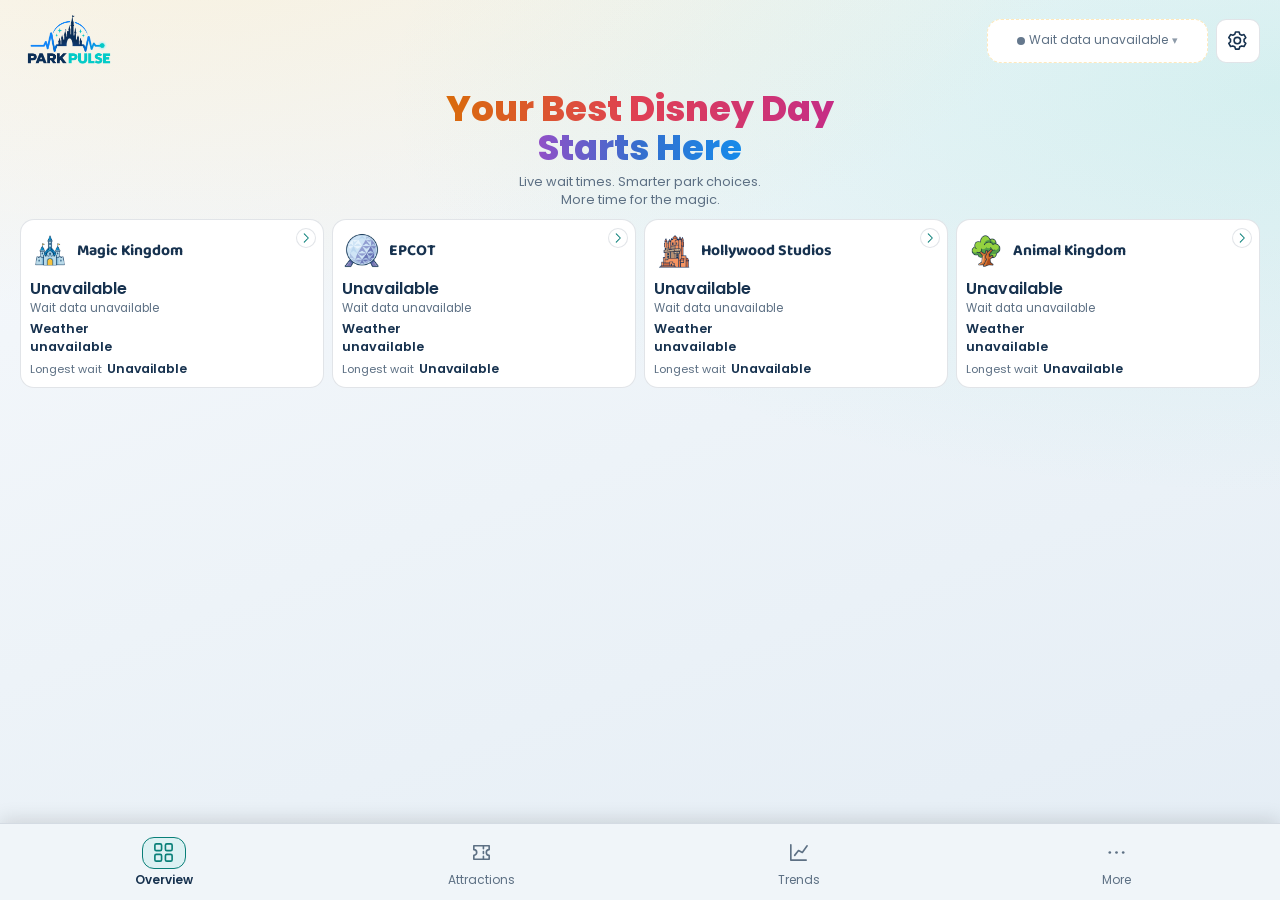
==== commit b4b9be0c: "index.html: viewport-fit=cover, theme-color and iOS web-app meta, top safe-area padding" ====
--- a/index.html
+++ b/index.html
@@ -2,8 +2,12 @@
 <html lang="en">
 <head>
 <meta charset="UTF-8" />
-<meta name="viewport" content="width=device-width, initial-scale=1.0" />
+<meta name="viewport" content="width=device-width, initial-scale=1.0, viewport-fit=cover" />
 <meta name="color-scheme" content="dark light" />
+<meta name="theme-color" content="#0f2545" />
+<meta name="apple-mobile-web-app-capable" content="yes" />
+<meta name="mobile-web-app-capable" content="yes" />
+<meta name="apple-mobile-web-app-status-bar-style" content="black-translucent" />
 <script src="assets/js/boot.js"></script>
 <title>Park Pulse | Plan Your Magical Day</title>
 <!-- Browser tab icons -->
@@ -60,6 +64,13 @@
 <link rel="stylesheet" href="assets/css/history-calendar.css">
 <link rel="stylesheet" href="assets/css/effects.css">
 <link rel="stylesheet" href="assets/css/app-shell.css">
+<style>
+/* iOS top spacing: replace the 1.5rem body top padding; respect notch / Dynamic Island in standalone mode.
+   TODO: move into assets/css/app-shell.css (Navigation section). */
+body.pp-navigation-enabled {
+  padding-top: max(8px, env(safe-area-inset-top));
+}
+</style>
 </head>
 <body>
 <button type="button" class="theme-toggle-btn" id="themeToggleBtn"
